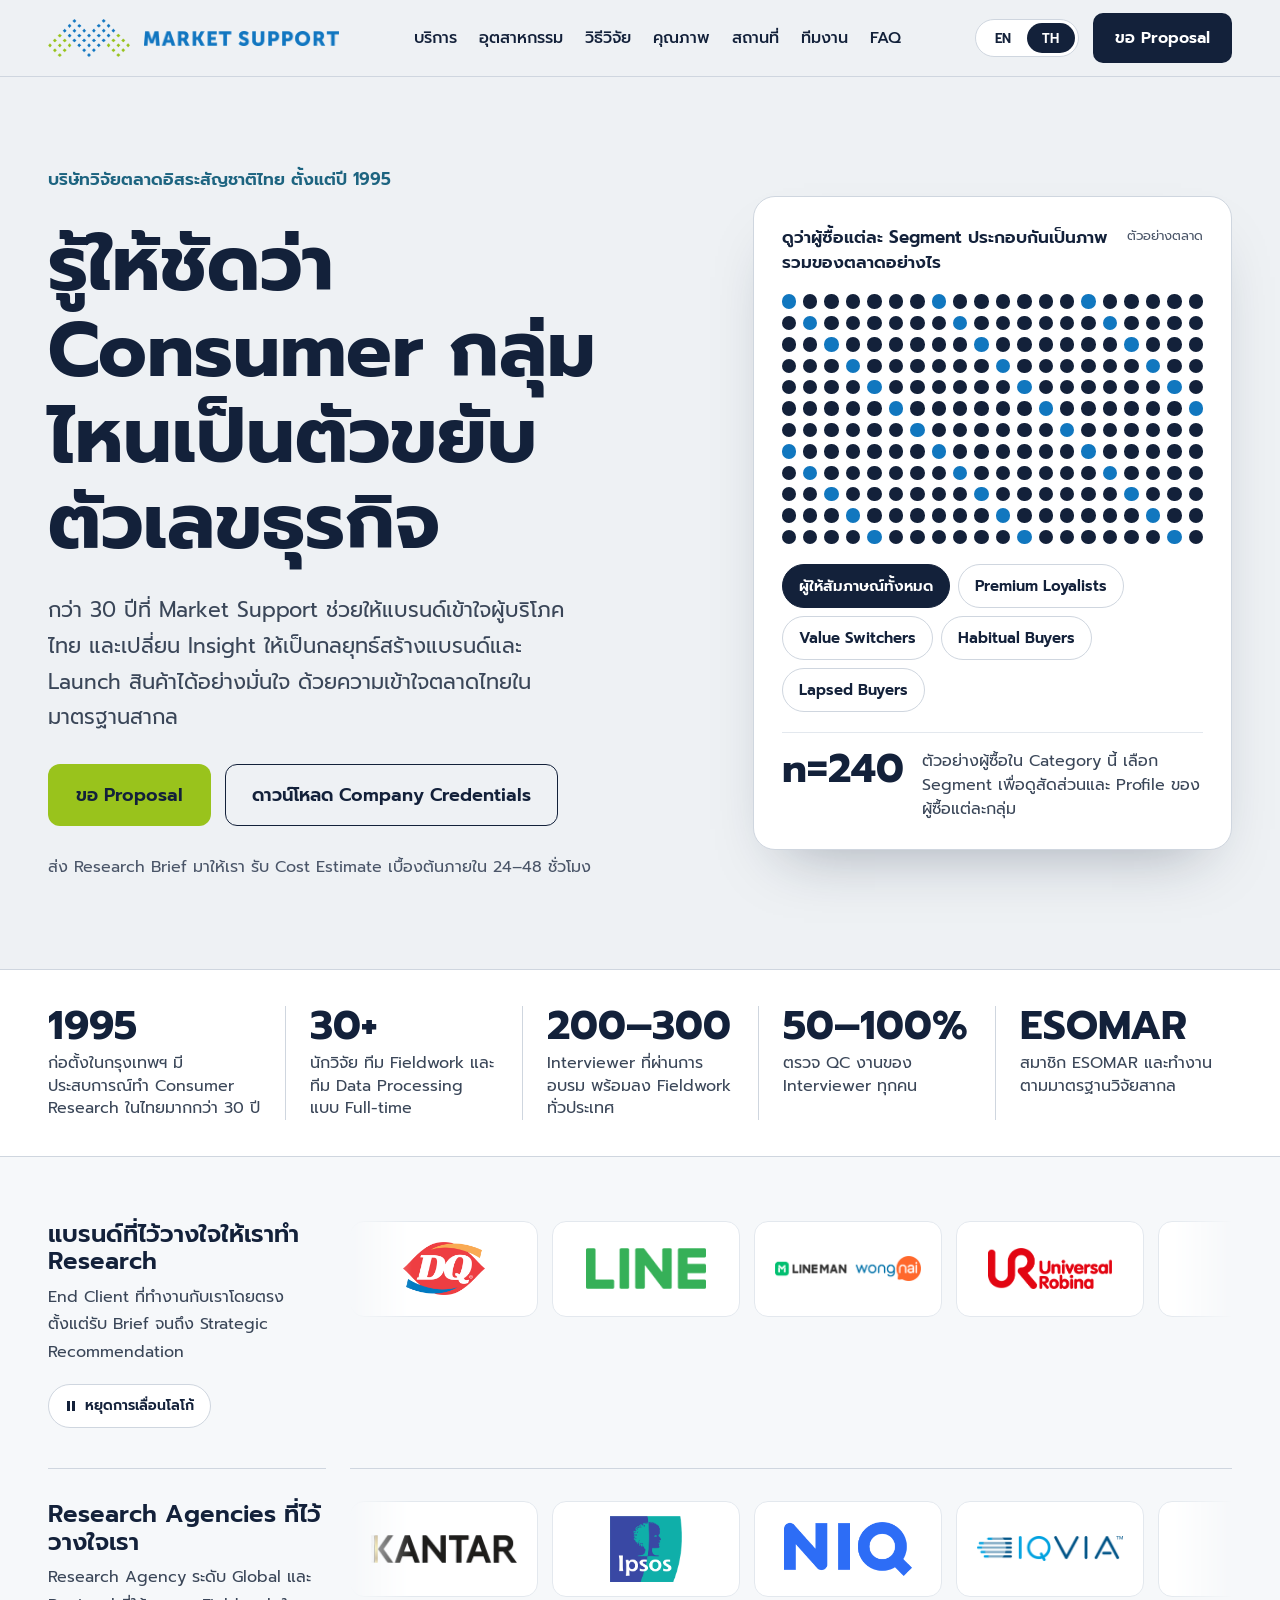
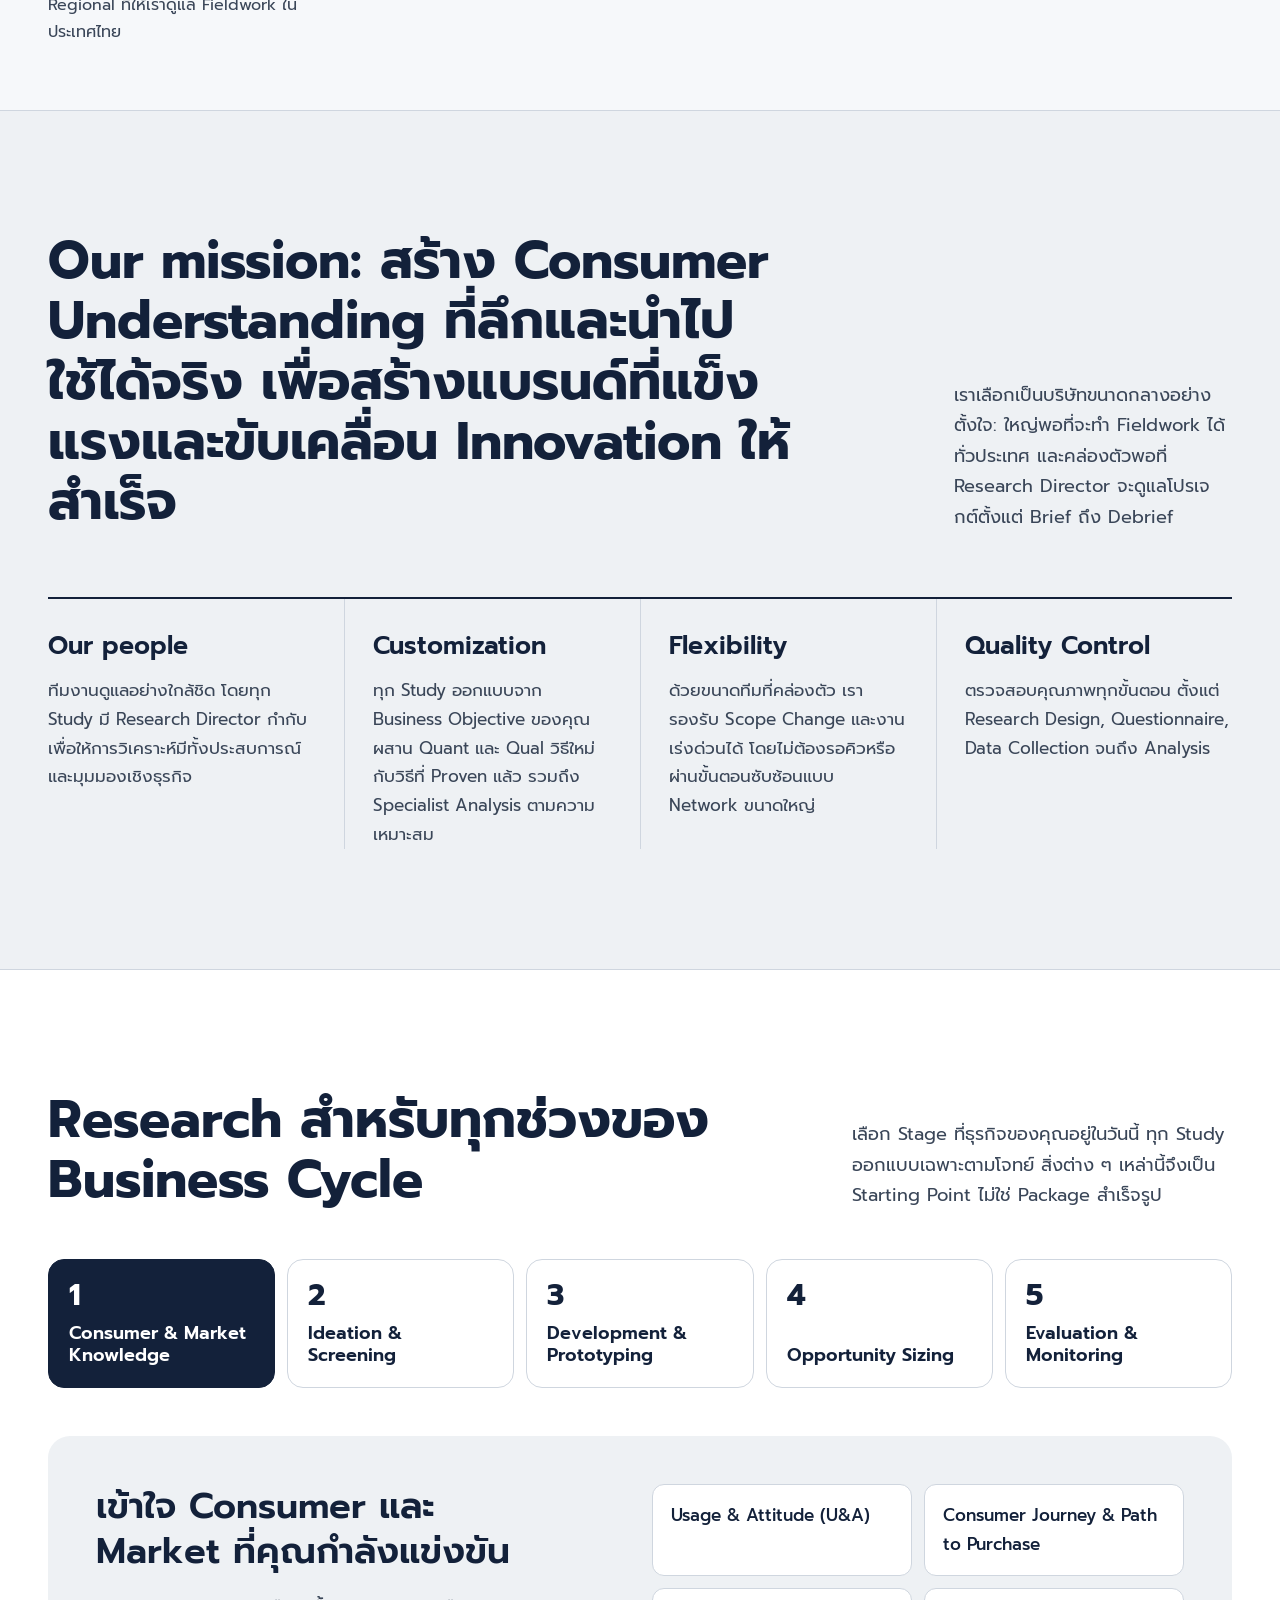
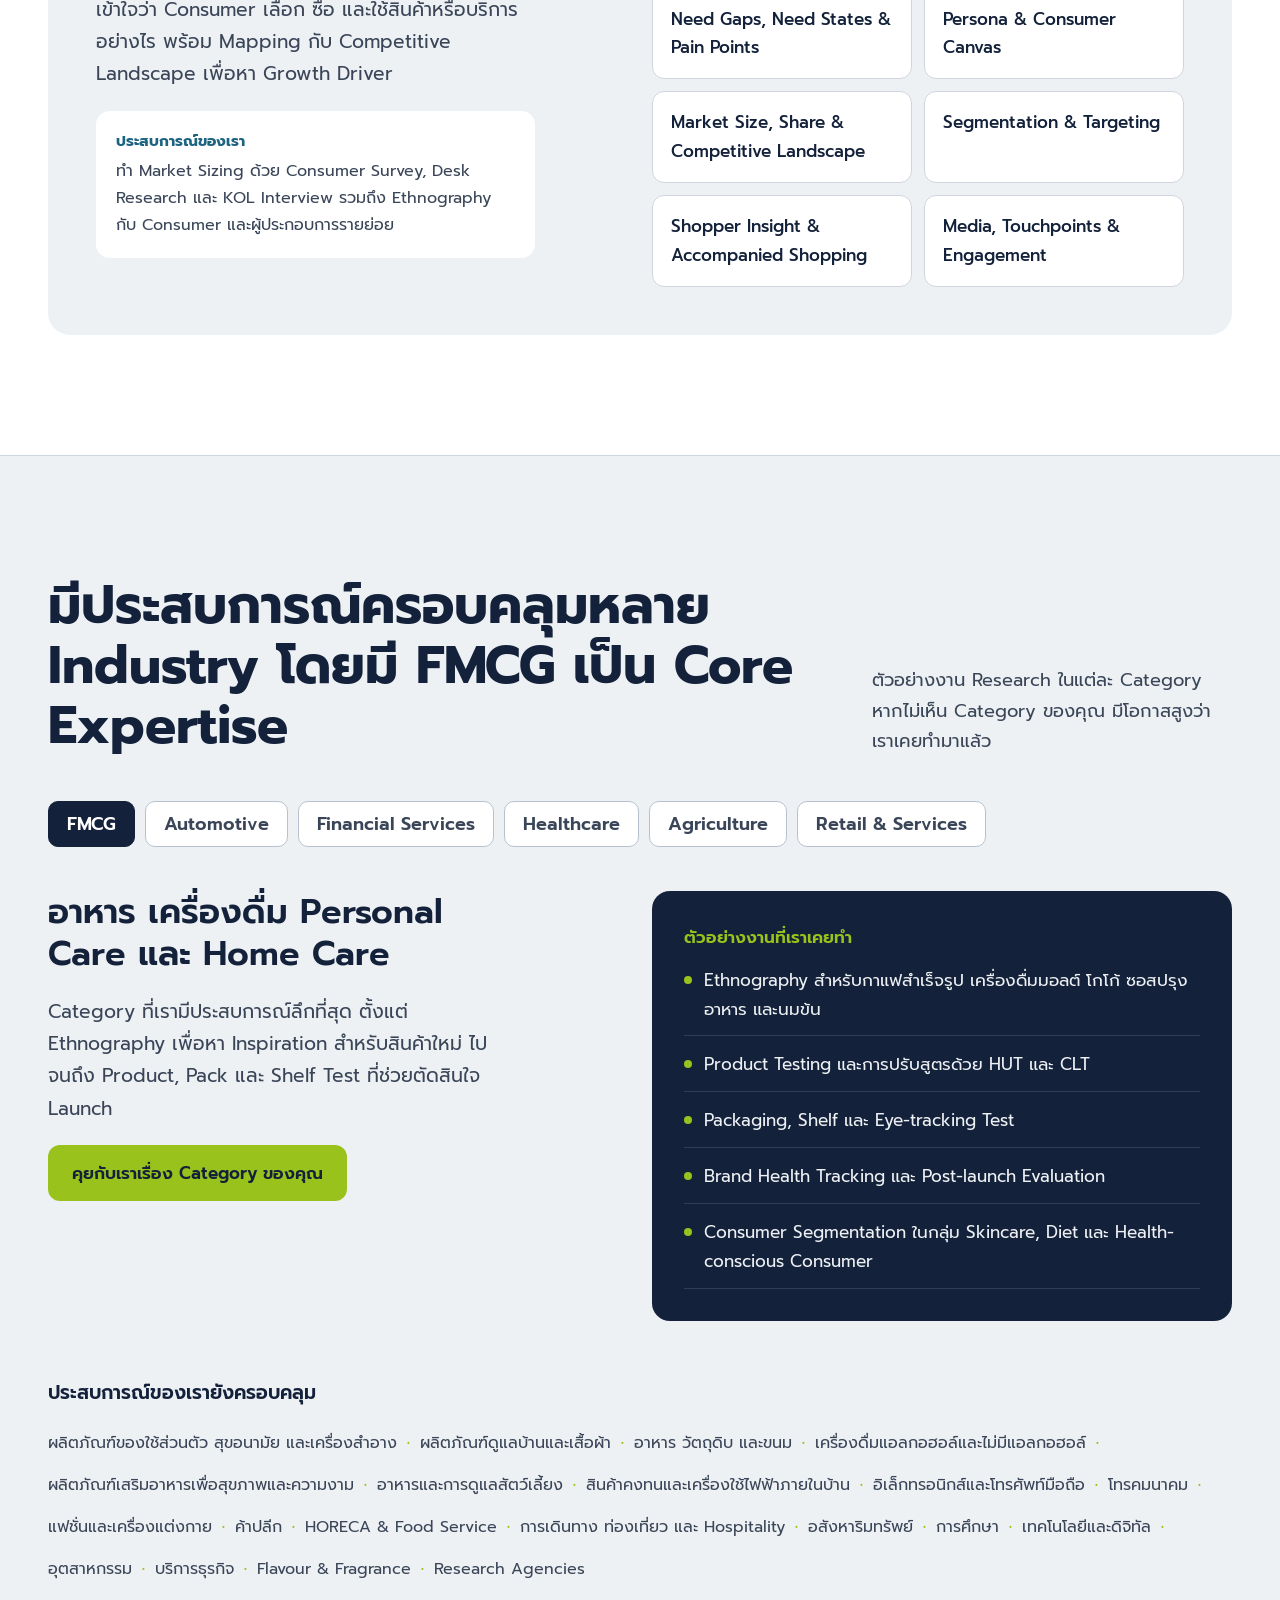
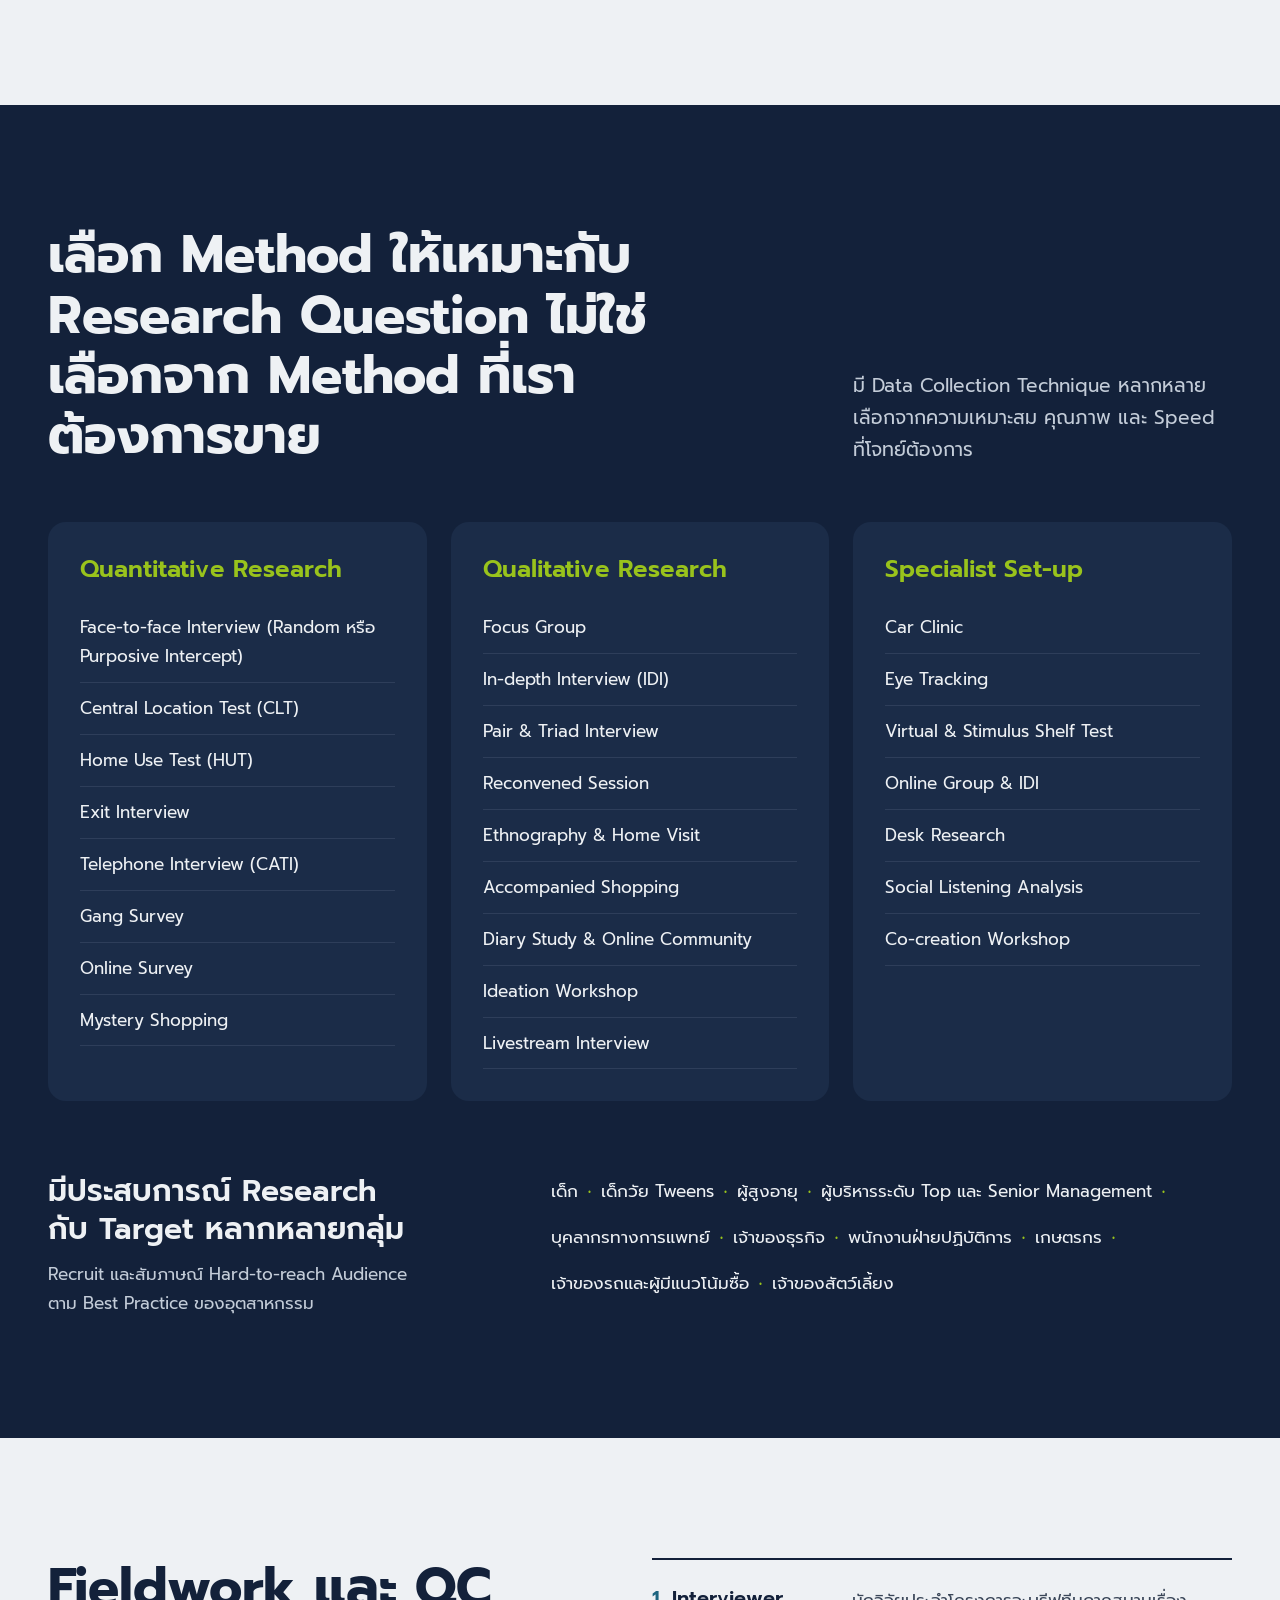
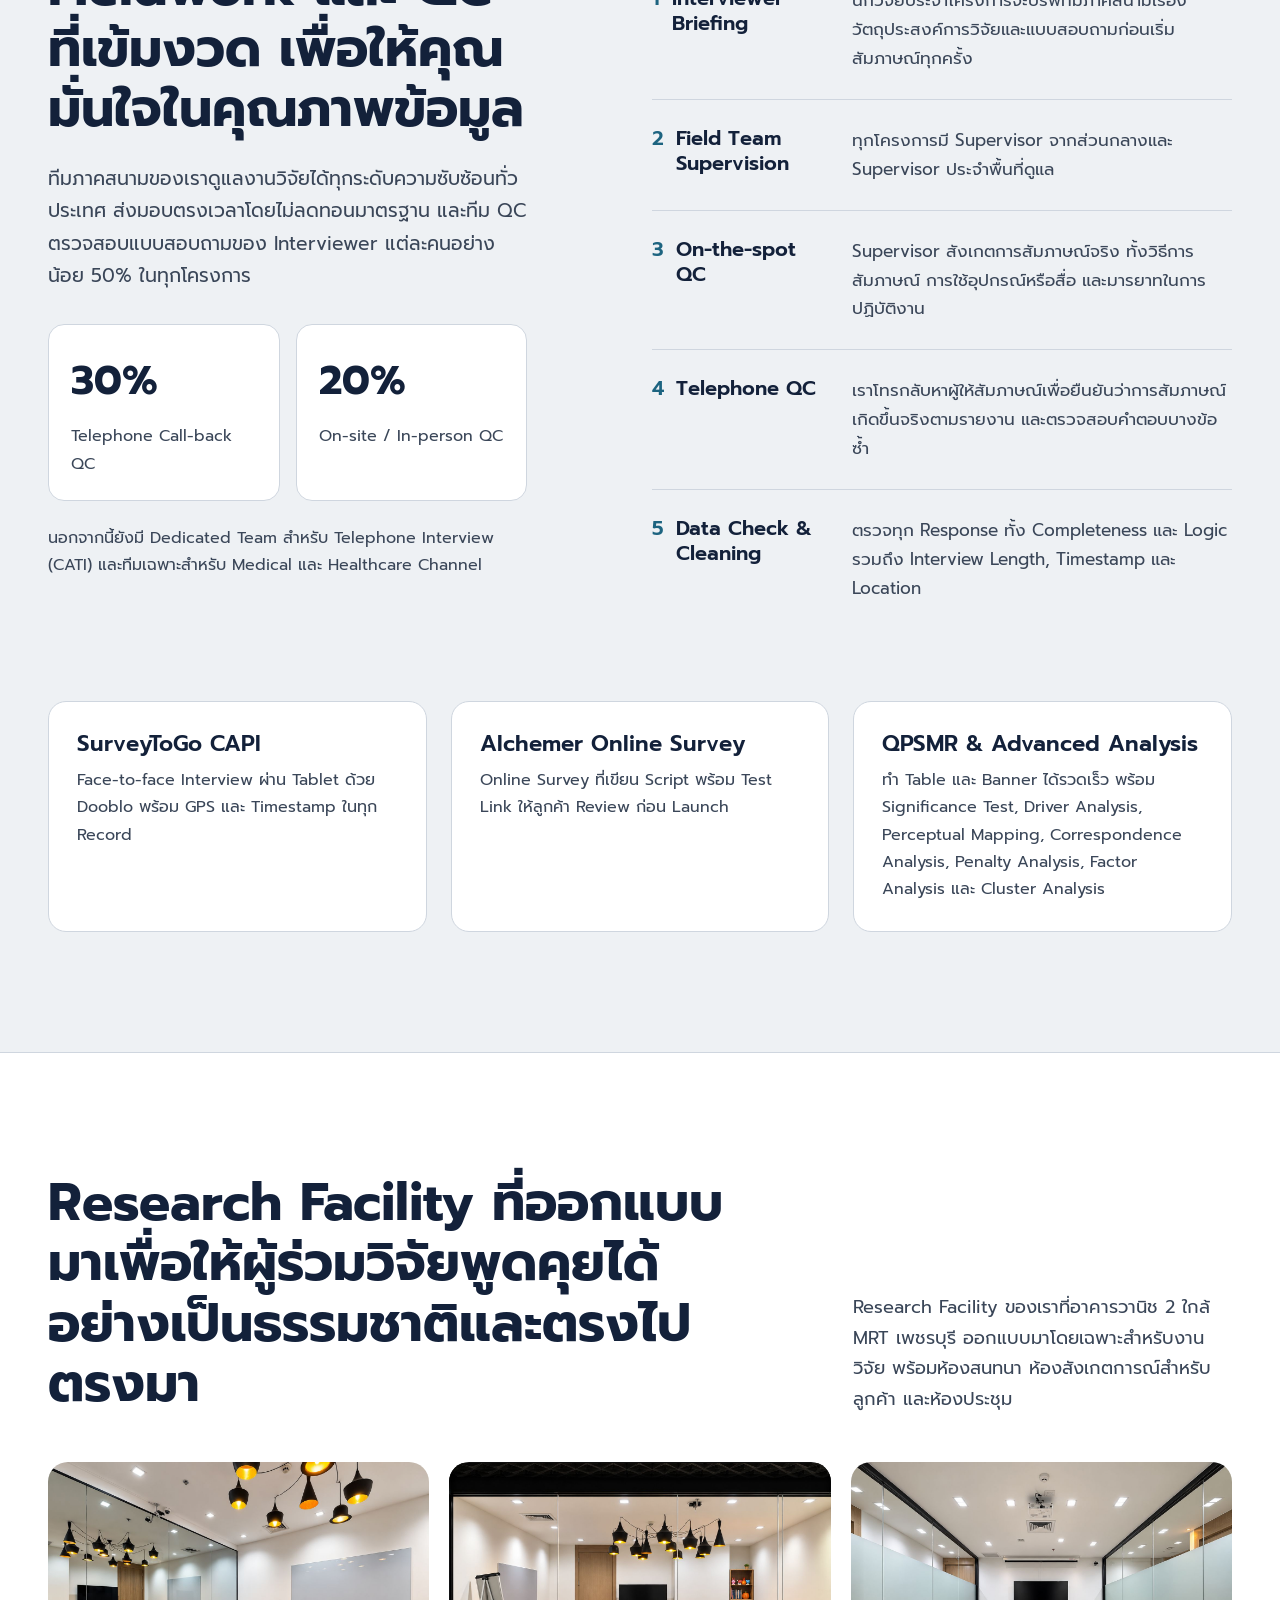
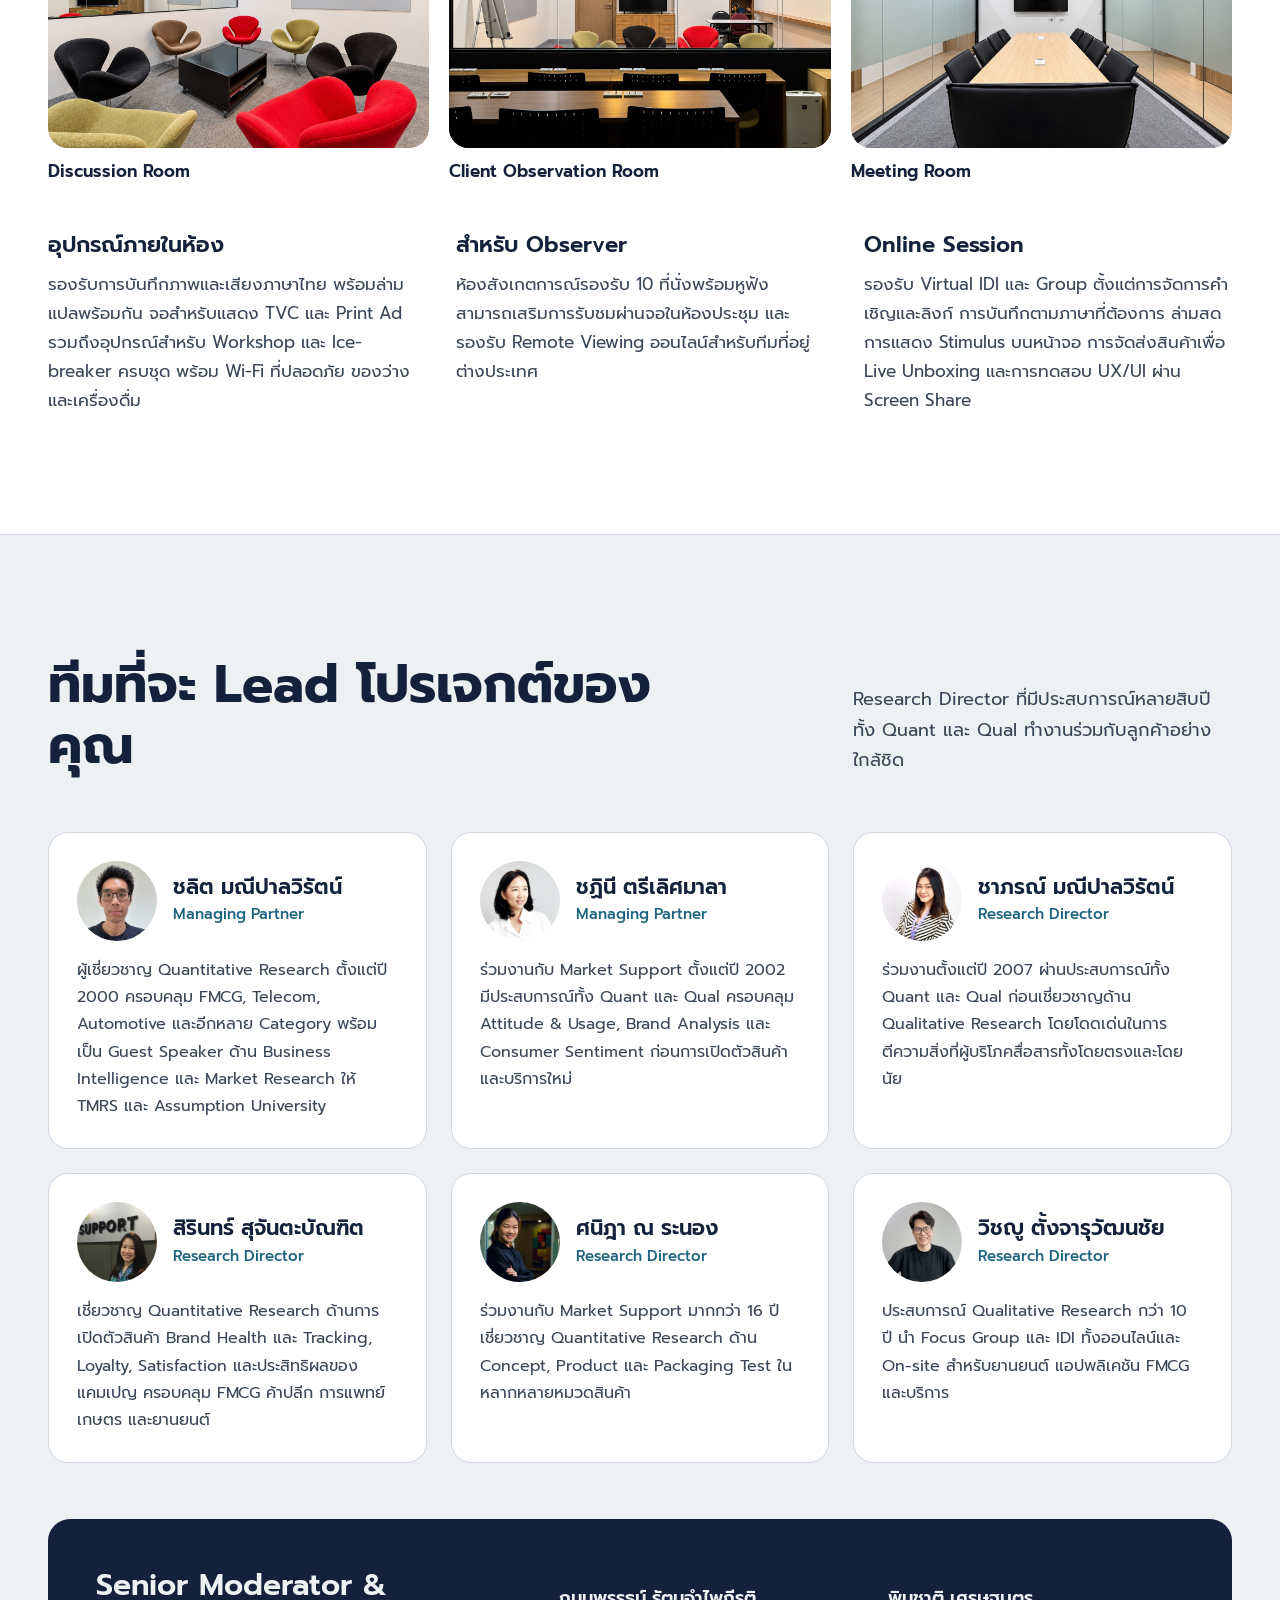
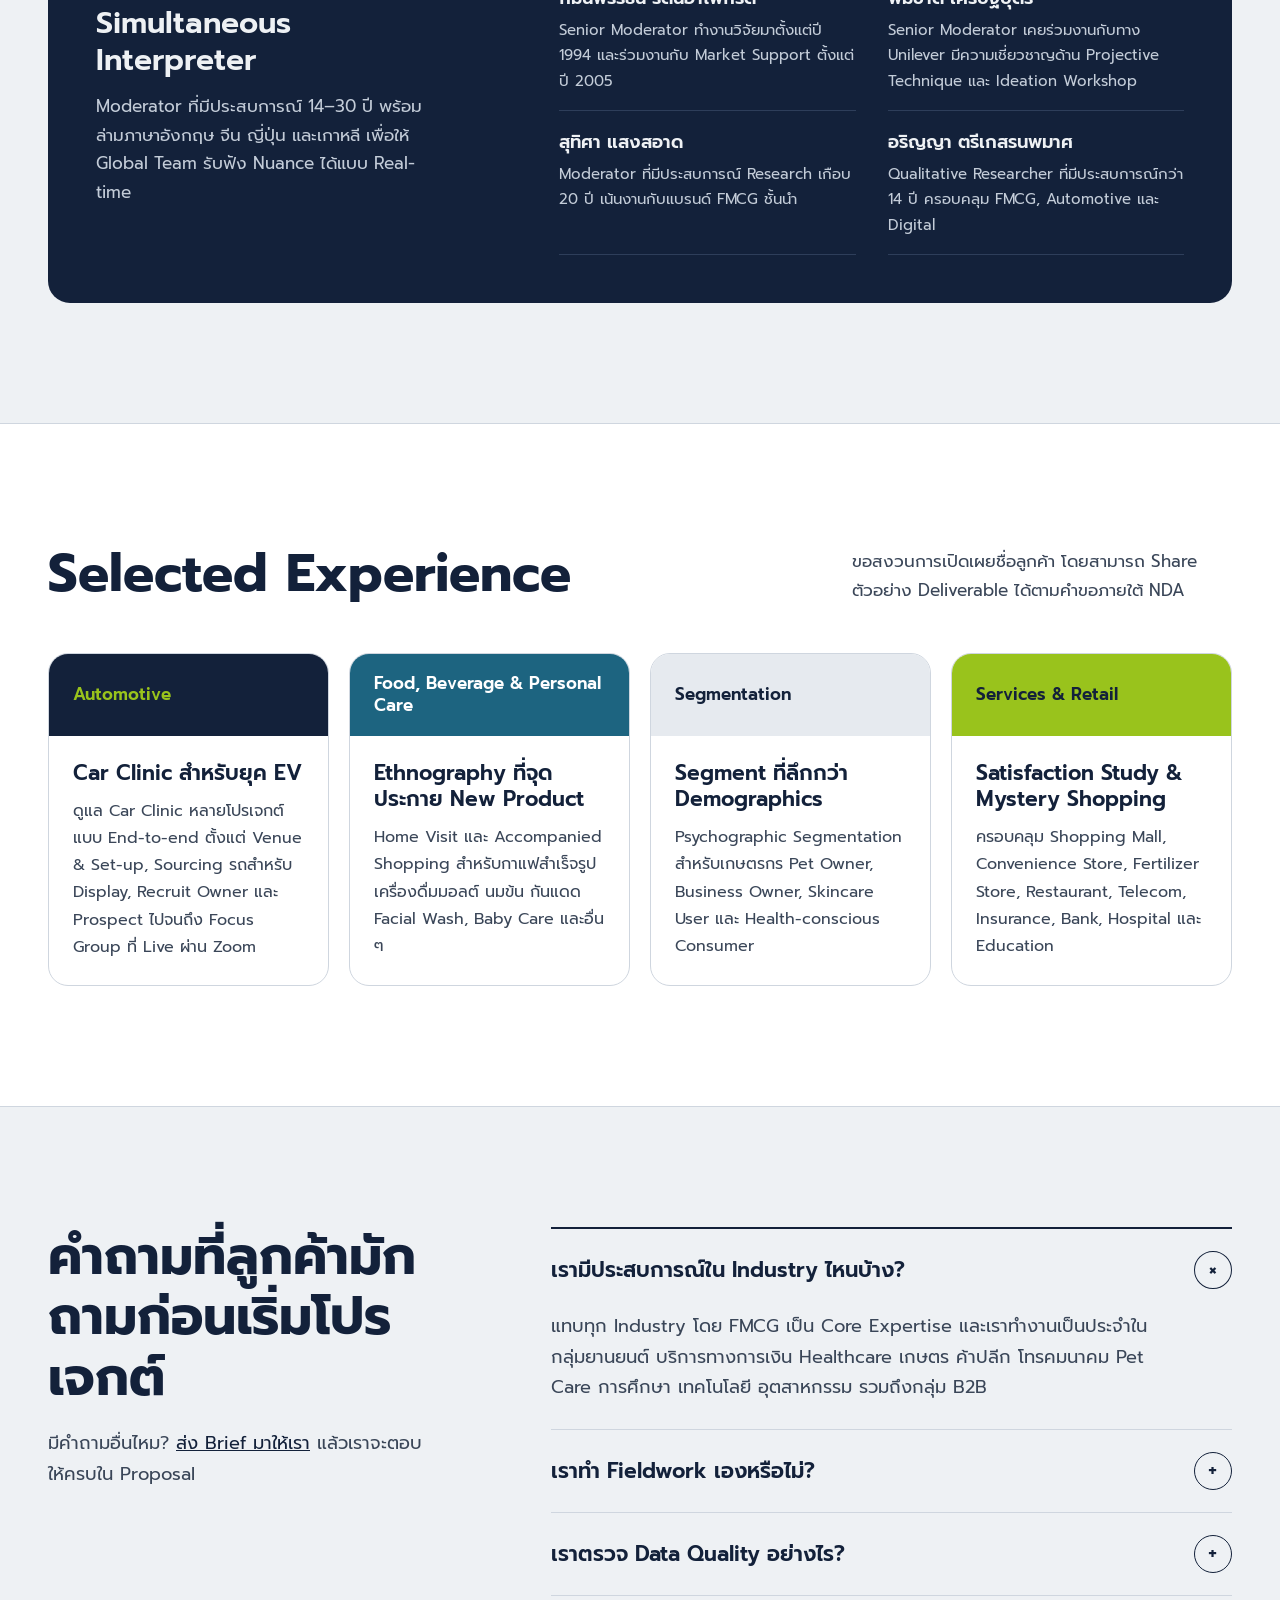
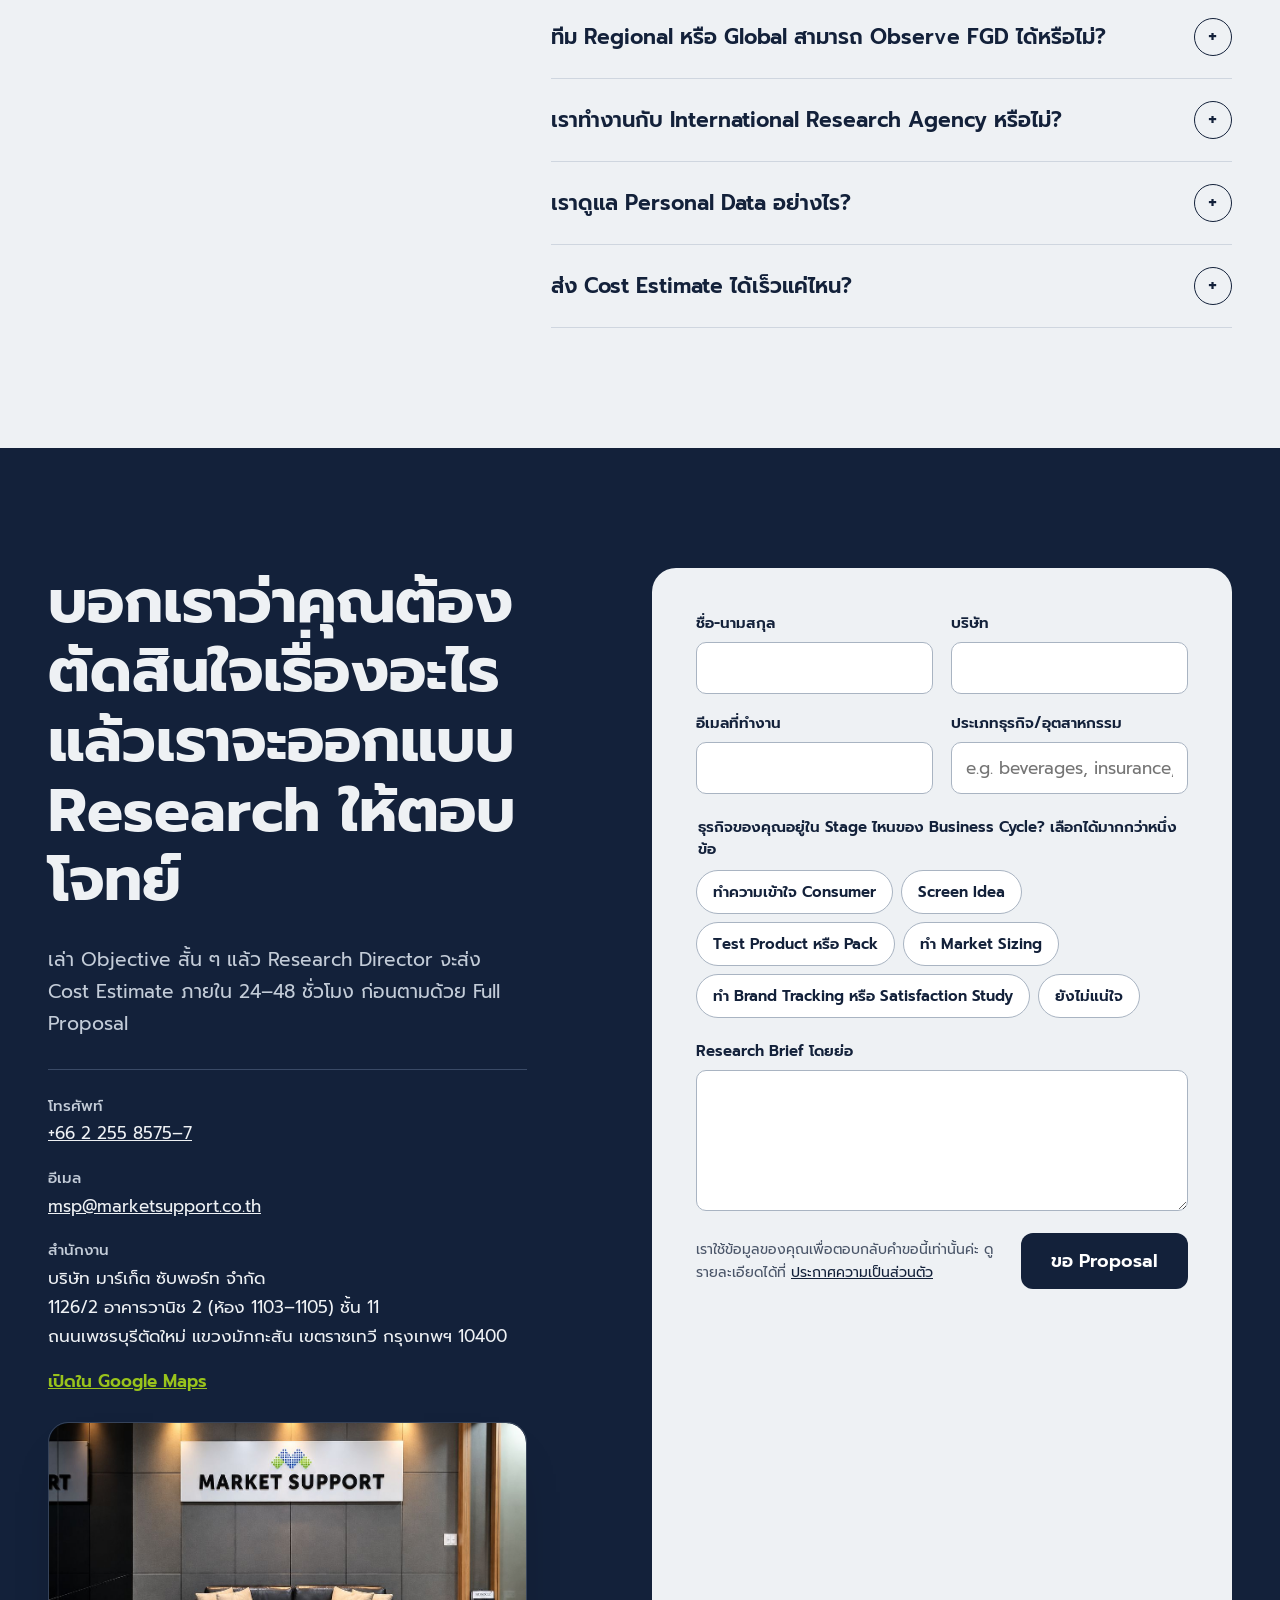
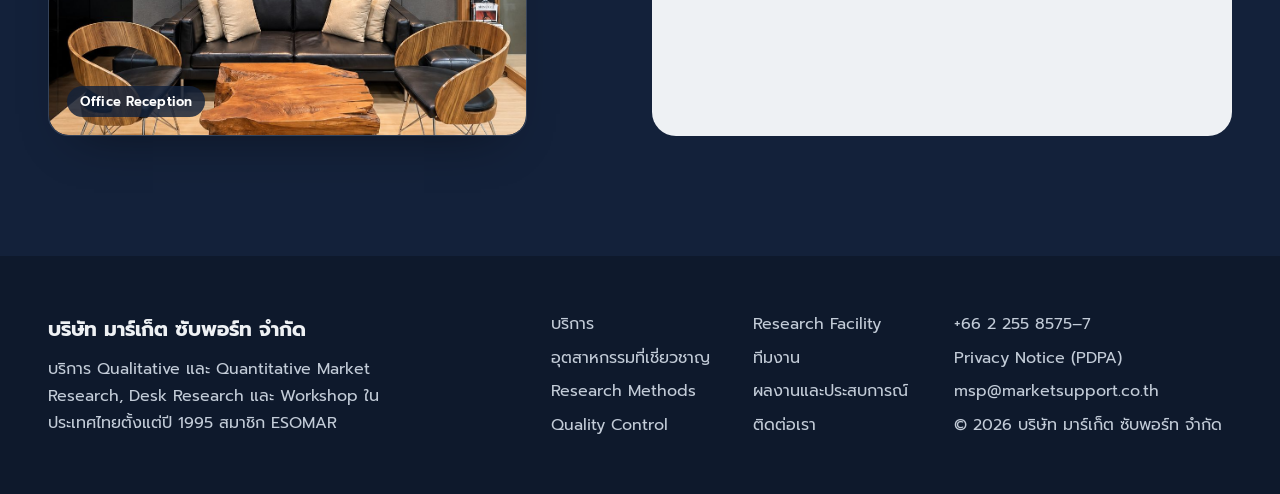
==== th/index.html @ feb3f74a "Update index.html" ====
<!doctype html>
<html lang="th">
<head>
<meta charset="utf-8">
<meta name="viewport" content="width=device-width, initial-scale=1">
<title>Market Support Co., Ltd. — บริษัทวิจัยตลาดในไทยตั้งแต่ปี 1995</title>
<meta name="description" content="มาร์เก็ต ซับพอร์ท บริษัทวิจัยตลาดอิสระสัญชาติไทยตั้งแต่ปี 1995 ให้บริการวิจัยเชิงปริมาณและเชิงคุณภาพ งานภาคสนามทั่วประเทศ และห้องสนทนากลุ่ม">
<link rel="canonical" href="https://u3621195.github.io/th/">
<link rel="alternate" hreflang="en" href="https://u3621195.github.io/">
<link rel="alternate" hreflang="th" href="https://u3621195.github.io/th/">
<link rel="alternate" hreflang="x-default" href="https://u3621195.github.io/">
<meta property="og:type" content="website">
<meta property="og:title" content="Market Support Co., Ltd. — บริษัทวิจัยตลาดในไทยตั้งแต่ปี 1995">
<meta property="og:description" content="มาร์เก็ต ซับพอร์ท บริษัทวิจัยตลาดอิสระสัญชาติไทยตั้งแต่ปี 1995 ให้บริการวิจัยเชิงปริมาณและเชิงคุณภาพ งานภาคสนามทั่วประเทศ และห้องสนทนากลุ่ม">
<meta property="og:url" content="https://u3621195.github.io/th/">
<meta property="og:image" content="https://u3621195.github.io/assets/img/og-image.jpg">
<meta property="og:locale" content="th_TH">
<meta name="theme-color" content="#13213A">
<meta name="robots" content="noindex, nofollow">
<link rel="icon" type="image/png" href="../assets/img/favicon.png">
<link rel="apple-touch-icon" href="../assets/img/apple-touch-icon.png">
<link rel="preload" href="../assets/fonts/prompt-thai-400-normal.woff2" as="font" type="font/woff2" crossorigin>
<link rel="preload" href="../assets/fonts/prompt-thai-600-normal.woff2" as="font" type="font/woff2" crossorigin>
<link rel="stylesheet" href="../assets/css/fonts-th.css">
<link rel="stylesheet" href="../assets/css/home.css">
<link rel="stylesheet" href="../assets/css/site.css">
<link rel="stylesheet" href="../assets/css/lang-th.css">
</head>
<body>
<div id="app">


<div style="width: 100%; min-width: 1200px; background: #EEF1F4; font-family: 'Source Serif 4', Georgia, serif; color: #13213A">


<header style="position: sticky; top: 0; z-index: 20; background: rgba(238,241,244,0.95); border-bottom: 1px solid #CFD6DF">
<nav aria-label="Main" style="max-width: 1240px; margin: 0 auto; padding: 0 48px; height: 76px; display: flex; align-items: center; justify-content: space-between; gap: 28px; font-family: 'Bricolage Grotesque', sans-serif">
<a href="#top" aria-label="Market Support — หน้าหลัก" style="display: flex; align-items: center; gap: 14px; text-decoration: none">
<img src="../assets/img/logo-mark.png" alt="" style="height: 38px; width: auto; display: block">
<img src="../assets/img/logo-wordmark.png" alt="Market Support" style="height: 15px; width: auto; display: block">
</a>
<div class="desktop-nav-links" style="display: flex; gap: 26px; font-size: 16px; font-weight: 500">
<a href="#services" style="text-decoration: none">บริการ</a>
<a href="#industries" style="text-decoration: none">อุตสาหกรรม</a>
<a href="#methods" style="text-decoration: none">วิธีวิจัย</a>
<a href="#quality" style="text-decoration: none">คุณภาพ</a>
<a href="#facilities" style="text-decoration: none">สถานที่</a>
<a href="#team" style="text-decoration: none">ทีมงาน</a>
<a href="#faq" style="text-decoration: none">FAQ</a>
</div>
<div class="lang-toggle" role="group" aria-label="Language / ภาษา"><a href="../index.html" hreflang="en" lang="en" data-lang="en">EN</a><a href="index.html" hreflang="th" lang="th" data-lang="th" aria-current="page">TH</a></div>
<a href="#contact" class="btn-primary" style="text-decoration: none; background: #13213A; color: #FFFFFF; font-size: 16px; font-weight: 600; padding: 13px 22px; border-radius: 10px">ขอ Proposal</a>
<details class="mobile-nav-menu">
<summary aria-label="เปิดเมนู">☰</summary>
<div class="mobile-nav-panel">
<a href="#top">หน้าหลัก</a>
<a href="#services">บริการ</a>
<a href="#industries">อุตสาหกรรมที่เชี่ยวชาญ</a>
<a href="#methods">Research Methods</a>
<a href="#quality">Quality Control</a>
<a href="#facilities">Research Facility</a>
<a href="#team">ทีมงาน</a>
<a href="#faq">คำถามที่พบบ่อย</a>
<a href="#contact">ติดต่อเรา</a>
</div>
</details>
</nav>
</header>


<section id="top" style="max-width: 1240px; margin: 0 auto; padding: 88px 48px 88px; display: grid; grid-template-columns: repeat(12, minmax(0, 1fr)); column-gap: 24px; align-items: center">
<div style="grid-column: span 6; display: flex; flex-direction: column; gap: 28px">
<p style="margin: 0; font-family: 'Bricolage Grotesque', sans-serif; font-size: 17px; font-weight: 600; color: #1D6480">บริษัทวิจัยตลาดอิสระสัญชาติไทย ตั้งแต่ปี 1995</p>
<h1 style="margin: 0; font-family: 'Bricolage Grotesque', sans-serif; font-size: 76px; line-height: 0.98; letter-spacing: -0.035em; font-weight: 700">รู้ให้ชัดว่า Consumer กลุ่มไหนเป็นตัวขยับตัวเลขธุรกิจ</h1>
<p style="margin: 0; font-size: 21px; line-height: 1.55; color: #3A4658; max-width: 540px">กว่า 30 ปีที่ Market Support ช่วยให้แบรนด์เข้าใจผู้บริโภคไทย และเปลี่ยน Insight ให้เป็นกลยุทธ์สร้างแบรนด์และ Launch สินค้าได้อย่างมั่นใจ ด้วยความเข้าใจตลาดไทยในมาตรฐานสากล</p>
<div style="display: flex; gap: 14px; flex-wrap: wrap; font-family: 'Bricolage Grotesque', sans-serif">
<a href="#contact" class="btn-primary" style="text-decoration: none; background: #99C31C; color: #13213A; font-size: 18px; font-weight: 600; padding: 17px 28px; border-radius: 12px">ขอ Proposal</a>
<a href="#contact" class="btn-ghost" style="text-decoration: none; color: #13213A; font-size: 18px; font-weight: 600; padding: 16px 26px; border-radius: 12px; border: 1.5px solid #13213A">ดาวน์โหลด Company Credentials</a>
</div>
<p style="margin: 0; font-size: 16px; color: #4A5568">ส่ง Research Brief มาให้เรา รับ Cost Estimate เบื้องต้นภายใน 24–48 ชั่วโมง</p>
</div>

<div style="grid-column: 8 / span 5; background: #FFFFFF; border: 1px solid #CFD6DF; border-radius: 22px; padding: 28px; display: flex; flex-direction: column; gap: 20px; box-shadow: 0 30px 60px -30px rgba(19,33,58,0.35)">
<div style="display: grid; grid-template-columns: minmax(0, 1fr) auto; gap: 16px; align-items: start; font-family: 'Bricolage Grotesque', sans-serif">
<span style="font-size: 17px; font-weight: 600; line-height: 1.45">ดูว่าผู้ซื้อแต่ละ Segment ประกอบกันเป็นภาพรวมของตลาดอย่างไร</span>
<span style="font-size: 13px; line-height: 1.45; color: #4A5568; white-space: nowrap; padding-top: 2px">ตัวอย่างตลาด</span>
</div>
<div style="display: grid; grid-template-columns: repeat(20, minmax(0, 1fr)); gap: 7px" data-seg-dots="">

<span style="display:block; aspect-ratio:1/1; border-radius:50%; background:#1177BF; transition: background .35s ease 0ms"></span>

<span style="display:block; aspect-ratio:1/1; border-radius:50%; background:#13213A; transition: background .35s ease 12ms"></span>

<span style="display:block; aspect-ratio:1/1; border-radius:50%; background:#13213A; transition: background .35s ease 24ms"></span>

<span style="display:block; aspect-ratio:1/1; border-radius:50%; background:#13213A; transition: background .35s ease 36ms"></span>

<span style="display:block; aspect-ratio:1/1; border-radius:50%; background:#13213A; transition: background .35s ease 48ms"></span>

<span style="display:block; aspect-ratio:1/1; border-radius:50%; background:#13213A; transition: background .35s ease 60ms"></span>

<span style="display:block; aspect-ratio:1/1; border-radius:50%; background:#13213A; transition: background .35s ease 72ms"></span>

<span style="display:block; aspect-ratio:1/1; border-radius:50%; background:#1177BF; transition: background .35s ease 84ms"></span>

<span style="display:block; aspect-ratio:1/1; border-radius:50%; background:#13213A; transition: background .35s ease 96ms"></span>

<span style="display:block; aspect-ratio:1/1; border-radius:50%; background:#13213A; transition: background .35s ease 108ms"></span>

<span style="display:block; aspect-ratio:1/1; border-radius:50%; background:#13213A; transition: background .35s ease 120ms"></span>

<span style="display:block; aspect-ratio:1/1; border-radius:50%; background:#13213A; transition: background .35s ease 132ms"></span>

<span style="display:block; aspect-ratio:1/1; border-radius:50%; background:#13213A; transition: background .35s ease 144ms"></span>

<span style="display:block; aspect-ratio:1/1; border-radius:50%; background:#13213A; transition: background .35s ease 156ms"></span>

<span style="display:block; aspect-ratio:1/1; border-radius:50%; background:#1177BF; transition: background .35s ease 168ms"></span>

<span style="display:block; aspect-ratio:1/1; border-radius:50%; background:#13213A; transition: background .35s ease 180ms"></span>

<span style="display:block; aspect-ratio:1/1; border-radius:50%; background:#13213A; transition: background .35s ease 192ms"></span>

<span style="display:block; aspect-ratio:1/1; border-radius:50%; background:#13213A; transition: background .35s ease 204ms"></span>

<span style="display:block; aspect-ratio:1/1; border-radius:50%; background:#13213A; transition: background .35s ease 216ms"></span>

<span style="display:block; aspect-ratio:1/1; border-radius:50%; background:#13213A; transition: background .35s ease 228ms"></span>

<span style="display:block; aspect-ratio:1/1; border-radius:50%; background:#13213A; transition: background .35s ease 0ms"></span>

<span style="display:block; aspect-ratio:1/1; border-radius:50%; background:#1177BF; transition: background .35s ease 12ms"></span>

<span style="display:block; aspect-ratio:1/1; border-radius:50%; background:#13213A; transition: background .35s ease 24ms"></span>

<span style="display:block; aspect-ratio:1/1; border-radius:50%; background:#13213A; transition: background .35s ease 36ms"></span>

<span style="display:block; aspect-ratio:1/1; border-radius:50%; background:#13213A; transition: background .35s ease 48ms"></span>

<span style="display:block; aspect-ratio:1/1; border-radius:50%; background:#13213A; transition: background .35s ease 60ms"></span>

<span style="display:block; aspect-ratio:1/1; border-radius:50%; background:#13213A; transition: background .35s ease 72ms"></span>

<span style="display:block; aspect-ratio:1/1; border-radius:50%; background:#13213A; transition: background .35s ease 84ms"></span>

<span style="display:block; aspect-ratio:1/1; border-radius:50%; background:#1177BF; transition: background .35s ease 96ms"></span>

<span style="display:block; aspect-ratio:1/1; border-radius:50%; background:#13213A; transition: background .35s ease 108ms"></span>

<span style="display:block; aspect-ratio:1/1; border-radius:50%; background:#13213A; transition: background .35s ease 120ms"></span>

<span style="display:block; aspect-ratio:1/1; border-radius:50%; background:#13213A; transition: background .35s ease 132ms"></span>

<span style="display:block; aspect-ratio:1/1; border-radius:50%; background:#13213A; transition: background .35s ease 144ms"></span>

<span style="display:block; aspect-ratio:1/1; border-radius:50%; background:#13213A; transition: background .35s ease 156ms"></span>

<span style="display:block; aspect-ratio:1/1; border-radius:50%; background:#13213A; transition: background .35s ease 168ms"></span>

<span style="display:block; aspect-ratio:1/1; border-radius:50%; background:#1177BF; transition: background .35s ease 180ms"></span>

<span style="display:block; aspect-ratio:1/1; border-radius:50%; background:#13213A; transition: background .35s ease 192ms"></span>

<span style="display:block; aspect-ratio:1/1; border-radius:50%; background:#13213A; transition: background .35s ease 204ms"></span>

<span style="display:block; aspect-ratio:1/1; border-radius:50%; background:#13213A; transition: background .35s ease 216ms"></span>

<span style="display:block; aspect-ratio:1/1; border-radius:50%; background:#13213A; transition: background .35s ease 228ms"></span>

<span style="display:block; aspect-ratio:1/1; border-radius:50%; background:#13213A; transition: background .35s ease 0ms"></span>

<span style="display:block; aspect-ratio:1/1; border-radius:50%; background:#13213A; transition: background .35s ease 12ms"></span>

<span style="display:block; aspect-ratio:1/1; border-radius:50%; background:#1177BF; transition: background .35s ease 24ms"></span>

<span style="display:block; aspect-ratio:1/1; border-radius:50%; background:#13213A; transition: background .35s ease 36ms"></span>

<span style="display:block; aspect-ratio:1/1; border-radius:50%; background:#13213A; transition: background .35s ease 48ms"></span>

<span style="display:block; aspect-ratio:1/1; border-radius:50%; background:#13213A; transition: background .35s ease 60ms"></span>

<span style="display:block; aspect-ratio:1/1; border-radius:50%; background:#13213A; transition: background .35s ease 72ms"></span>

<span style="display:block; aspect-ratio:1/1; border-radius:50%; background:#13213A; transition: background .35s ease 84ms"></span>

<span style="display:block; aspect-ratio:1/1; border-radius:50%; background:#13213A; transition: background .35s ease 96ms"></span>

<span style="display:block; aspect-ratio:1/1; border-radius:50%; background:#1177BF; transition: background .35s ease 108ms"></span>

<span style="display:block; aspect-ratio:1/1; border-radius:50%; background:#13213A; transition: background .35s ease 120ms"></span>

<span style="display:block; aspect-ratio:1/1; border-radius:50%; background:#13213A; transition: background .35s ease 132ms"></span>

<span style="display:block; aspect-ratio:1/1; border-radius:50%; background:#13213A; transition: background .35s ease 144ms"></span>

<span style="display:block; aspect-ratio:1/1; border-radius:50%; background:#13213A; transition: background .35s ease 156ms"></span>

<span style="display:block; aspect-ratio:1/1; border-radius:50%; background:#13213A; transition: background .35s ease 168ms"></span>

<span style="display:block; aspect-ratio:1/1; border-radius:50%; background:#13213A; transition: background .35s ease 180ms"></span>

<span style="display:block; aspect-ratio:1/1; border-radius:50%; background:#1177BF; transition: background .35s ease 192ms"></span>

<span style="display:block; aspect-ratio:1/1; border-radius:50%; background:#13213A; transition: background .35s ease 204ms"></span>

<span style="display:block; aspect-ratio:1/1; border-radius:50%; background:#13213A; transition: background .35s ease 216ms"></span>

<span style="display:block; aspect-ratio:1/1; border-radius:50%; background:#13213A; transition: background .35s ease 228ms"></span>

<span style="display:block; aspect-ratio:1/1; border-radius:50%; background:#13213A; transition: background .35s ease 0ms"></span>

<span style="display:block; aspect-ratio:1/1; border-radius:50%; background:#13213A; transition: background .35s ease 12ms"></span>

<span style="display:block; aspect-ratio:1/1; border-radius:50%; background:#13213A; transition: background .35s ease 24ms"></span>

<span style="display:block; aspect-ratio:1/1; border-radius:50%; background:#1177BF; transition: background .35s ease 36ms"></span>

<span style="display:block; aspect-ratio:1/1; border-radius:50%; background:#13213A; transition: background .35s ease 48ms"></span>

<span style="display:block; aspect-ratio:1/1; border-radius:50%; background:#13213A; transition: background .35s ease 60ms"></span>

<span style="display:block; aspect-ratio:1/1; border-radius:50%; background:#13213A; transition: background .35s ease 72ms"></span>

<span style="display:block; aspect-ratio:1/1; border-radius:50%; background:#13213A; transition: background .35s ease 84ms"></span>

<span style="display:block; aspect-ratio:1/1; border-radius:50%; background:#13213A; transition: background .35s ease 96ms"></span>

<span style="display:block; aspect-ratio:1/1; border-radius:50%; background:#13213A; transition: background .35s ease 108ms"></span>

<span style="display:block; aspect-ratio:1/1; border-radius:50%; background:#1177BF; transition: background .35s ease 120ms"></span>

<span style="display:block; aspect-ratio:1/1; border-radius:50%; background:#13213A; transition: background .35s ease 132ms"></span>

<span style="display:block; aspect-ratio:1/1; border-radius:50%; background:#13213A; transition: background .35s ease 144ms"></span>

<span style="display:block; aspect-ratio:1/1; border-radius:50%; background:#13213A; transition: background .35s ease 156ms"></span>

<span style="display:block; aspect-ratio:1/1; border-radius:50%; background:#13213A; transition: background .35s ease 168ms"></span>

<span style="display:block; aspect-ratio:1/1; border-radius:50%; background:#13213A; transition: background .35s ease 180ms"></span>

<span style="display:block; aspect-ratio:1/1; border-radius:50%; background:#13213A; transition: background .35s ease 192ms"></span>

<span style="display:block; aspect-ratio:1/1; border-radius:50%; background:#1177BF; transition: background .35s ease 204ms"></span>

<span style="display:block; aspect-ratio:1/1; border-radius:50%; background:#13213A; transition: background .35s ease 216ms"></span>

<span style="display:block; aspect-ratio:1/1; border-radius:50%; background:#13213A; transition: background .35s ease 228ms"></span>

<span style="display:block; aspect-ratio:1/1; border-radius:50%; background:#13213A; transition: background .35s ease 0ms"></span>

<span style="display:block; aspect-ratio:1/1; border-radius:50%; background:#13213A; transition: background .35s ease 12ms"></span>

<span style="display:block; aspect-ratio:1/1; border-radius:50%; background:#13213A; transition: background .35s ease 24ms"></span>

<span style="display:block; aspect-ratio:1/1; border-radius:50%; background:#13213A; transition: background .35s ease 36ms"></span>

<span style="display:block; aspect-ratio:1/1; border-radius:50%; background:#1177BF; transition: background .35s ease 48ms"></span>

<span style="display:block; aspect-ratio:1/1; border-radius:50%; background:#13213A; transition: background .35s ease 60ms"></span>

<span style="display:block; aspect-ratio:1/1; border-radius:50%; background:#13213A; transition: background .35s ease 72ms"></span>

<span style="display:block; aspect-ratio:1/1; border-radius:50%; background:#13213A; transition: background .35s ease 84ms"></span>

<span style="display:block; aspect-ratio:1/1; border-radius:50%; background:#13213A; transition: background .35s ease 96ms"></span>

<span style="display:block; aspect-ratio:1/1; border-radius:50%; background:#13213A; transition: background .35s ease 108ms"></span>

<span style="display:block; aspect-ratio:1/1; border-radius:50%; background:#13213A; transition: background .35s ease 120ms"></span>

<span style="display:block; aspect-ratio:1/1; border-radius:50%; background:#1177BF; transition: background .35s ease 132ms"></span>

<span style="display:block; aspect-ratio:1/1; border-radius:50%; background:#13213A; transition: background .35s ease 144ms"></span>

<span style="display:block; aspect-ratio:1/1; border-radius:50%; background:#13213A; transition: background .35s ease 156ms"></span>

<span style="display:block; aspect-ratio:1/1; border-radius:50%; background:#13213A; transition: background .35s ease 168ms"></span>

<span style="display:block; aspect-ratio:1/1; border-radius:50%; background:#13213A; transition: background .35s ease 180ms"></span>

<span style="display:block; aspect-ratio:1/1; border-radius:50%; background:#13213A; transition: background .35s ease 192ms"></span>

<span style="display:block; aspect-ratio:1/1; border-radius:50%; background:#13213A; transition: background .35s ease 204ms"></span>

<span style="display:block; aspect-ratio:1/1; border-radius:50%; background:#1177BF; transition: background .35s ease 216ms"></span>

<span style="display:block; aspect-ratio:1/1; border-radius:50%; background:#13213A; transition: background .35s ease 228ms"></span>

<span style="display:block; aspect-ratio:1/1; border-radius:50%; background:#13213A; transition: background .35s ease 0ms"></span>

<span style="display:block; aspect-ratio:1/1; border-radius:50%; background:#13213A; transition: background .35s ease 12ms"></span>

<span style="display:block; aspect-ratio:1/1; border-radius:50%; background:#13213A; transition: background .35s ease 24ms"></span>

<span style="display:block; aspect-ratio:1/1; border-radius:50%; background:#13213A; transition: background .35s ease 36ms"></span>

<span style="display:block; aspect-ratio:1/1; border-radius:50%; background:#13213A; transition: background .35s ease 48ms"></span>

<span style="display:block; aspect-ratio:1/1; border-radius:50%; background:#1177BF; transition: background .35s ease 60ms"></span>

<span style="display:block; aspect-ratio:1/1; border-radius:50%; background:#13213A; transition: background .35s ease 72ms"></span>

<span style="display:block; aspect-ratio:1/1; border-radius:50%; background:#13213A; transition: background .35s ease 84ms"></span>

<span style="display:block; aspect-ratio:1/1; border-radius:50%; background:#13213A; transition: background .35s ease 96ms"></span>

<span style="display:block; aspect-ratio:1/1; border-radius:50%; background:#13213A; transition: background .35s ease 108ms"></span>

<span style="display:block; aspect-ratio:1/1; border-radius:50%; background:#13213A; transition: background .35s ease 120ms"></span>

<span style="display:block; aspect-ratio:1/1; border-radius:50%; background:#13213A; transition: background .35s ease 132ms"></span>

<span style="display:block; aspect-ratio:1/1; border-radius:50%; background:#1177BF; transition: background .35s ease 144ms"></span>

<span style="display:block; aspect-ratio:1/1; border-radius:50%; background:#13213A; transition: background .35s ease 156ms"></span>

<span style="display:block; aspect-ratio:1/1; border-radius:50%; background:#13213A; transition: background .35s ease 168ms"></span>

<span style="display:block; aspect-ratio:1/1; border-radius:50%; background:#13213A; transition: background .35s ease 180ms"></span>

<span style="display:block; aspect-ratio:1/1; border-radius:50%; background:#13213A; transition: background .35s ease 192ms"></span>

<span style="display:block; aspect-ratio:1/1; border-radius:50%; background:#13213A; transition: background .35s ease 204ms"></span>

<span style="display:block; aspect-ratio:1/1; border-radius:50%; background:#13213A; transition: background .35s ease 216ms"></span>

<span style="display:block; aspect-ratio:1/1; border-radius:50%; background:#1177BF; transition: background .35s ease 228ms"></span>

<span style="display:block; aspect-ratio:1/1; border-radius:50%; background:#13213A; transition: background .35s ease 0ms"></span>

<span style="display:block; aspect-ratio:1/1; border-radius:50%; background:#13213A; transition: background .35s ease 12ms"></span>

<span style="display:block; aspect-ratio:1/1; border-radius:50%; background:#13213A; transition: background .35s ease 24ms"></span>

<span style="display:block; aspect-ratio:1/1; border-radius:50%; background:#13213A; transition: background .35s ease 36ms"></span>

<span style="display:block; aspect-ratio:1/1; border-radius:50%; background:#13213A; transition: background .35s ease 48ms"></span>

<span style="display:block; aspect-ratio:1/1; border-radius:50%; background:#13213A; transition: background .35s ease 60ms"></span>

<span style="display:block; aspect-ratio:1/1; border-radius:50%; background:#1177BF; transition: background .35s ease 72ms"></span>

<span style="display:block; aspect-ratio:1/1; border-radius:50%; background:#13213A; transition: background .35s ease 84ms"></span>

<span style="display:block; aspect-ratio:1/1; border-radius:50%; background:#13213A; transition: background .35s ease 96ms"></span>

<span style="display:block; aspect-ratio:1/1; border-radius:50%; background:#13213A; transition: background .35s ease 108ms"></span>

<span style="display:block; aspect-ratio:1/1; border-radius:50%; background:#13213A; transition: background .35s ease 120ms"></span>

<span style="display:block; aspect-ratio:1/1; border-radius:50%; background:#13213A; transition: background .35s ease 132ms"></span>

<span style="display:block; aspect-ratio:1/1; border-radius:50%; background:#13213A; transition: background .35s ease 144ms"></span>

<span style="display:block; aspect-ratio:1/1; border-radius:50%; background:#1177BF; transition: background .35s ease 156ms"></span>

<span style="display:block; aspect-ratio:1/1; border-radius:50%; background:#13213A; transition: background .35s ease 168ms"></span>

<span style="display:block; aspect-ratio:1/1; border-radius:50%; background:#13213A; transition: background .35s ease 180ms"></span>

<span style="display:block; aspect-ratio:1/1; border-radius:50%; background:#13213A; transition: background .35s ease 192ms"></span>

<span style="display:block; aspect-ratio:1/1; border-radius:50%; background:#13213A; transition: background .35s ease 204ms"></span>

<span style="display:block; aspect-ratio:1/1; border-radius:50%; background:#13213A; transition: background .35s ease 216ms"></span>

<span style="display:block; aspect-ratio:1/1; border-radius:50%; background:#13213A; transition: background .35s ease 228ms"></span>

<span style="display:block; aspect-ratio:1/1; border-radius:50%; background:#1177BF; transition: background .35s ease 0ms"></span>

<span style="display:block; aspect-ratio:1/1; border-radius:50%; background:#13213A; transition: background .35s ease 12ms"></span>

<span style="display:block; aspect-ratio:1/1; border-radius:50%; background:#13213A; transition: background .35s ease 24ms"></span>

<span style="display:block; aspect-ratio:1/1; border-radius:50%; background:#13213A; transition: background .35s ease 36ms"></span>

<span style="display:block; aspect-ratio:1/1; border-radius:50%; background:#13213A; transition: background .35s ease 48ms"></span>

<span style="display:block; aspect-ratio:1/1; border-radius:50%; background:#13213A; transition: background .35s ease 60ms"></span>

<span style="display:block; aspect-ratio:1/1; border-radius:50%; background:#13213A; transition: background .35s ease 72ms"></span>

<span style="display:block; aspect-ratio:1/1; border-radius:50%; background:#1177BF; transition: background .35s ease 84ms"></span>

<span style="display:block; aspect-ratio:1/1; border-radius:50%; background:#13213A; transition: background .35s ease 96ms"></span>

<span style="display:block; aspect-ratio:1/1; border-radius:50%; background:#13213A; transition: background .35s ease 108ms"></span>

<span style="display:block; aspect-ratio:1/1; border-radius:50%; background:#13213A; transition: background .35s ease 120ms"></span>

<span style="display:block; aspect-ratio:1/1; border-radius:50%; background:#13213A; transition: background .35s ease 132ms"></span>

<span style="display:block; aspect-ratio:1/1; border-radius:50%; background:#13213A; transition: background .35s ease 144ms"></span>

<span style="display:block; aspect-ratio:1/1; border-radius:50%; background:#13213A; transition: background .35s ease 156ms"></span>

<span style="display:block; aspect-ratio:1/1; border-radius:50%; background:#1177BF; transition: background .35s ease 168ms"></span>

<span style="display:block; aspect-ratio:1/1; border-radius:50%; background:#13213A; transition: background .35s ease 180ms"></span>

<span style="display:block; aspect-ratio:1/1; border-radius:50%; background:#13213A; transition: background .35s ease 192ms"></span>

<span style="display:block; aspect-ratio:1/1; border-radius:50%; background:#13213A; transition: background .35s ease 204ms"></span>

<span style="display:block; aspect-ratio:1/1; border-radius:50%; background:#13213A; transition: background .35s ease 216ms"></span>

<span style="display:block; aspect-ratio:1/1; border-radius:50%; background:#13213A; transition: background .35s ease 228ms"></span>

<span style="display:block; aspect-ratio:1/1; border-radius:50%; background:#13213A; transition: background .35s ease 0ms"></span>

<span style="display:block; aspect-ratio:1/1; border-radius:50%; background:#1177BF; transition: background .35s ease 12ms"></span>

<span style="display:block; aspect-ratio:1/1; border-radius:50%; background:#13213A; transition: background .35s ease 24ms"></span>

<span style="display:block; aspect-ratio:1/1; border-radius:50%; background:#13213A; transition: background .35s ease 36ms"></span>

<span style="display:block; aspect-ratio:1/1; border-radius:50%; background:#13213A; transition: background .35s ease 48ms"></span>

<span style="display:block; aspect-ratio:1/1; border-radius:50%; background:#13213A; transition: background .35s ease 60ms"></span>

<span style="display:block; aspect-ratio:1/1; border-radius:50%; background:#13213A; transition: background .35s ease 72ms"></span>

<span style="display:block; aspect-ratio:1/1; border-radius:50%; background:#13213A; transition: background .35s ease 84ms"></span>

<span style="display:block; aspect-ratio:1/1; border-radius:50%; background:#1177BF; transition: background .35s ease 96ms"></span>

<span style="display:block; aspect-ratio:1/1; border-radius:50%; background:#13213A; transition: background .35s ease 108ms"></span>

<span style="display:block; aspect-ratio:1/1; border-radius:50%; background:#13213A; transition: background .35s ease 120ms"></span>

<span style="display:block; aspect-ratio:1/1; border-radius:50%; background:#13213A; transition: background .35s ease 132ms"></span>

<span style="display:block; aspect-ratio:1/1; border-radius:50%; background:#13213A; transition: background .35s ease 144ms"></span>

<span style="display:block; aspect-ratio:1/1; border-radius:50%; background:#13213A; transition: background .35s ease 156ms"></span>

<span style="display:block; aspect-ratio:1/1; border-radius:50%; background:#13213A; transition: background .35s ease 168ms"></span>

<span style="display:block; aspect-ratio:1/1; border-radius:50%; background:#1177BF; transition: background .35s ease 180ms"></span>

<span style="display:block; aspect-ratio:1/1; border-radius:50%; background:#13213A; transition: background .35s ease 192ms"></span>

<span style="display:block; aspect-ratio:1/1; border-radius:50%; background:#13213A; transition: background .35s ease 204ms"></span>

<span style="display:block; aspect-ratio:1/1; border-radius:50%; background:#13213A; transition: background .35s ease 216ms"></span>

<span style="display:block; aspect-ratio:1/1; border-radius:50%; background:#13213A; transition: background .35s ease 228ms"></span>

<span style="display:block; aspect-ratio:1/1; border-radius:50%; background:#13213A; transition: background .35s ease 0ms"></span>

<span style="display:block; aspect-ratio:1/1; border-radius:50%; background:#13213A; transition: background .35s ease 12ms"></span>

<span style="display:block; aspect-ratio:1/1; border-radius:50%; background:#1177BF; transition: background .35s ease 24ms"></span>

<span style="display:block; aspect-ratio:1/1; border-radius:50%; background:#13213A; transition: background .35s ease 36ms"></span>

<span style="display:block; aspect-ratio:1/1; border-radius:50%; background:#13213A; transition: background .35s ease 48ms"></span>

<span style="display:block; aspect-ratio:1/1; border-radius:50%; background:#13213A; transition: background .35s ease 60ms"></span>

<span style="display:block; aspect-ratio:1/1; border-radius:50%; background:#13213A; transition: background .35s ease 72ms"></span>

<span style="display:block; aspect-ratio:1/1; border-radius:50%; background:#13213A; transition: background .35s ease 84ms"></span>

<span style="display:block; aspect-ratio:1/1; border-radius:50%; background:#13213A; transition: background .35s ease 96ms"></span>

<span style="display:block; aspect-ratio:1/1; border-radius:50%; background:#1177BF; transition: background .35s ease 108ms"></span>

<span style="display:block; aspect-ratio:1/1; border-radius:50%; background:#13213A; transition: background .35s ease 120ms"></span>

<span style="display:block; aspect-ratio:1/1; border-radius:50%; background:#13213A; transition: background .35s ease 132ms"></span>

<span style="display:block; aspect-ratio:1/1; border-radius:50%; background:#13213A; transition: background .35s ease 144ms"></span>

<span style="display:block; aspect-ratio:1/1; border-radius:50%; background:#13213A; transition: background .35s ease 156ms"></span>

<span style="display:block; aspect-ratio:1/1; border-radius:50%; background:#13213A; transition: background .35s ease 168ms"></span>

<span style="display:block; aspect-ratio:1/1; border-radius:50%; background:#13213A; transition: background .35s ease 180ms"></span>

<span style="display:block; aspect-ratio:1/1; border-radius:50%; background:#1177BF; transition: background .35s ease 192ms"></span>

<span style="display:block; aspect-ratio:1/1; border-radius:50%; background:#13213A; transition: background .35s ease 204ms"></span>

<span style="display:block; aspect-ratio:1/1; border-radius:50%; background:#13213A; transition: background .35s ease 216ms"></span>

<span style="display:block; aspect-ratio:1/1; border-radius:50%; background:#13213A; transition: background .35s ease 228ms"></span>

<span style="display:block; aspect-ratio:1/1; border-radius:50%; background:#13213A; transition: background .35s ease 0ms"></span>

<span style="display:block; aspect-ratio:1/1; border-radius:50%; background:#13213A; transition: background .35s ease 12ms"></span>

<span style="display:block; aspect-ratio:1/1; border-radius:50%; background:#13213A; transition: background .35s ease 24ms"></span>

<span style="display:block; aspect-ratio:1/1; border-radius:50%; background:#1177BF; transition: background .35s ease 36ms"></span>

<span style="display:block; aspect-ratio:1/1; border-radius:50%; background:#13213A; transition: background .35s ease 48ms"></span>

<span style="display:block; aspect-ratio:1/1; border-radius:50%; background:#13213A; transition: background .35s ease 60ms"></span>

<span style="display:block; aspect-ratio:1/1; border-radius:50%; background:#13213A; transition: background .35s ease 72ms"></span>

<span style="display:block; aspect-ratio:1/1; border-radius:50%; background:#13213A; transition: background .35s ease 84ms"></span>

<span style="display:block; aspect-ratio:1/1; border-radius:50%; background:#13213A; transition: background .35s ease 96ms"></span>

<span style="display:block; aspect-ratio:1/1; border-radius:50%; background:#13213A; transition: background .35s ease 108ms"></span>

<span style="display:block; aspect-ratio:1/1; border-radius:50%; background:#1177BF; transition: background .35s ease 120ms"></span>

<span style="display:block; aspect-ratio:1/1; border-radius:50%; background:#13213A; transition: background .35s ease 132ms"></span>

<span style="display:block; aspect-ratio:1/1; border-radius:50%; background:#13213A; transition: background .35s ease 144ms"></span>

<span style="display:block; aspect-ratio:1/1; border-radius:50%; background:#13213A; transition: background .35s ease 156ms"></span>

<span style="display:block; aspect-ratio:1/1; border-radius:50%; background:#13213A; transition: background .35s ease 168ms"></span>

<span style="display:block; aspect-ratio:1/1; border-radius:50%; background:#13213A; transition: background .35s ease 180ms"></span>

<span style="display:block; aspect-ratio:1/1; border-radius:50%; background:#13213A; transition: background .35s ease 192ms"></span>

<span style="display:block; aspect-ratio:1/1; border-radius:50%; background:#1177BF; transition: background .35s ease 204ms"></span>

<span style="display:block; aspect-ratio:1/1; border-radius:50%; background:#13213A; transition: background .35s ease 216ms"></span>

<span style="display:block; aspect-ratio:1/1; border-radius:50%; background:#13213A; transition: background .35s ease 228ms"></span>

<span style="display:block; aspect-ratio:1/1; border-radius:50%; background:#13213A; transition: background .35s ease 0ms"></span>

<span style="display:block; aspect-ratio:1/1; border-radius:50%; background:#13213A; transition: background .35s ease 12ms"></span>

<span style="display:block; aspect-ratio:1/1; border-radius:50%; background:#13213A; transition: background .35s ease 24ms"></span>

<span style="display:block; aspect-ratio:1/1; border-radius:50%; background:#13213A; transition: background .35s ease 36ms"></span>

<span style="display:block; aspect-ratio:1/1; border-radius:50%; background:#1177BF; transition: background .35s ease 48ms"></span>

<span style="display:block; aspect-ratio:1/1; border-radius:50%; background:#13213A; transition: background .35s ease 60ms"></span>

<span style="display:block; aspect-ratio:1/1; border-radius:50%; background:#13213A; transition: background .35s ease 72ms"></span>

<span style="display:block; aspect-ratio:1/1; border-radius:50%; background:#13213A; transition: background .35s ease 84ms"></span>

<span style="display:block; aspect-ratio:1/1; border-radius:50%; background:#13213A; transition: background .35s ease 96ms"></span>

<span style="display:block; aspect-ratio:1/1; border-radius:50%; background:#13213A; transition: background .35s ease 108ms"></span>

<span style="display:block; aspect-ratio:1/1; border-radius:50%; background:#13213A; transition: background .35s ease 120ms"></span>

<span style="display:block; aspect-ratio:1/1; border-radius:50%; background:#1177BF; transition: background .35s ease 132ms"></span>

<span style="display:block; aspect-ratio:1/1; border-radius:50%; background:#13213A; transition: background .35s ease 144ms"></span>

<span style="display:block; aspect-ratio:1/1; border-radius:50%; background:#13213A; transition: background .35s ease 156ms"></span>

<span style="display:block; aspect-ratio:1/1; border-radius:50%; background:#13213A; transition: background .35s ease 168ms"></span>

<span style="display:block; aspect-ratio:1/1; border-radius:50%; background:#13213A; transition: background .35s ease 180ms"></span>

<span style="display:block; aspect-ratio:1/1; border-radius:50%; background:#13213A; transition: background .35s ease 192ms"></span>

<span style="display:block; aspect-ratio:1/1; border-radius:50%; background:#13213A; transition: background .35s ease 204ms"></span>

<span style="display:block; aspect-ratio:1/1; border-radius:50%; background:#1177BF; transition: background .35s ease 216ms"></span>

<span style="display:block; aspect-ratio:1/1; border-radius:50%; background:#13213A; transition: background .35s ease 228ms"></span>

</div>
<div role="group" aria-label="Choose a segment" style="display: flex; flex-wrap: wrap; gap: 8px; font-family: 'Bricolage Grotesque', sans-serif">

<button type="button" aria-pressed="true" style="min-height:44px; padding:0 16px; border-radius:999px; font-family:inherit; font-size:15px; font-weight:600; cursor:pointer; border:1.5px solid #13213A; background:#13213A; color:#FFFFFF" data-seg="0">ผู้ให้สัมภาษณ์ทั้งหมด</button>

<button type="button" aria-pressed="false" style="min-height:44px; padding:0 16px; border-radius:999px; font-family:inherit; font-size:15px; font-weight:600; cursor:pointer; border:1.5px solid #CFD6DF; background:#FFFFFF; color:#13213A" data-seg="1">Premium Loyalists</button>

<button type="button" aria-pressed="false" style="min-height:44px; padding:0 16px; border-radius:999px; font-family:inherit; font-size:15px; font-weight:600; cursor:pointer; border:1.5px solid #CFD6DF; background:#FFFFFF; color:#13213A" data-seg="2">Value Switchers</button>

<button type="button" aria-pressed="false" style="min-height:44px; padding:0 16px; border-radius:999px; font-family:inherit; font-size:15px; font-weight:600; cursor:pointer; border:1.5px solid #CFD6DF; background:#FFFFFF; color:#13213A" data-seg="3">Habitual Buyers</button>

<button type="button" aria-pressed="false" style="min-height:44px; padding:0 16px; border-radius:999px; font-family:inherit; font-size:15px; font-weight:600; cursor:pointer; border:1.5px solid #CFD6DF; background:#FFFFFF; color:#13213A" data-seg="4">Lapsed Buyers</button>

</div>
<div style="min-height: 72px; border-top: 1px solid #E3E8EE; padding-top: 16px; display: flex; gap: 18px; align-items: flex-start">
<span style="font-family: 'Bricolage Grotesque', sans-serif; font-size: 40px; font-weight: 700; line-height: 1; min-width: 96px; flex-shrink: 0; white-space: nowrap" data-seg-share="">n=240</span>
<span style="font-size: 16px; line-height: 1.5; color: #3A4658" data-seg-text="">ตัวอย่างผู้ซื้อใน Category นี้ เลือก Segment เพื่อดูสัดส่วนและ Profile ของผู้ซื้อแต่ละกลุ่ม</span>
</div>
</div>
</section>


<section aria-label="Market Support at a glance" style="border-top: 1px solid #CFD6DF; border-bottom: 1px solid #CFD6DF; background: #FFFFFF">
<div style="max-width: 1240px; margin: 0 auto; padding: 36px 48px; display: grid; grid-template-columns: repeat(5, minmax(0, 1fr)); gap: 0">
<div style="padding-right: 24px; display: flex; flex-direction: column; gap: 6px">
<span style="font-family: 'Bricolage Grotesque', sans-serif; font-size: 40px; font-weight: 700; line-height: 1">1995</span>
<span style="font-size: 16px; line-height: 1.4; color: #3A4658">ก่อตั้งในกรุงเทพฯ มีประสบการณ์ทำ Consumer Research ในไทยมากกว่า 30 ปี</span>
</div>
<div style="padding: 0 24px; border-left: 1px solid #CFD6DF; display: flex; flex-direction: column; gap: 6px">
<span style="font-family: 'Bricolage Grotesque', sans-serif; font-size: 40px; font-weight: 700; line-height: 1">30+</span>
<span style="font-size: 16px; line-height: 1.4; color: #3A4658">นักวิจัย ทีม Fieldwork และทีม Data Processing แบบ Full-time</span>
</div>
<div style="padding: 0 24px; border-left: 1px solid #CFD6DF; display: flex; flex-direction: column; gap: 6px">
<span style="font-family: 'Bricolage Grotesque', sans-serif; font-size: 40px; font-weight: 700; line-height: 1">200–300</span>
<span style="font-size: 16px; line-height: 1.4; color: #3A4658">Interviewer ที่ผ่านการอบรม พร้อมลง Fieldwork ทั่วประเทศ</span>
</div>
<div style="padding: 0 24px; border-left: 1px solid #CFD6DF; display: flex; flex-direction: column; gap: 6px">
<span style="font-family: 'Bricolage Grotesque', sans-serif; font-size: 40px; font-weight: 700; line-height: 1">50–100%</span>
<span style="font-size: 16px; line-height: 1.4; color: #3A4658">ตรวจ QC งานของ Interviewer ทุกคน</span>
</div>
<div style="padding-left: 24px; border-left: 1px solid #CFD6DF; display: flex; flex-direction: column; gap: 6px">
<span style="font-family: 'Bricolage Grotesque', sans-serif; font-size: 40px; font-weight: 700; line-height: 1">ESOMAR</span>
<span style="font-size: 16px; line-height: 1.4; color: #3A4658">สมาชิก ESOMAR และทำงานตามมาตรฐานวิจัยสากล</span>
</div>
</div>
</section>



<section id="clients" aria-label="Clients" style="background: #F6F8FA; border-bottom: 1px solid #CFD6DF">
<div style="max-width: 1240px; margin: 0 auto; padding: 64px 48px; display: grid; grid-template-columns: repeat(12, minmax(0, 1fr)); column-gap: 24px; row-gap: 40px">
<div style="grid-column: span 3; display: flex; flex-direction: column; gap: 8px">
<h2 style="margin: 0; font-family: 'Bricolage Grotesque', sans-serif; font-size: 24px; font-weight: 600; line-height: 1.2">แบรนด์ที่ไว้วางใจให้เราทำ Research</h2>
<p style="margin: 0; font-size: 16px; line-height: 1.5; color: #3A4658">End Client ที่ทำงานกับเราโดยตรง ตั้งแต่รับ Brief จนถึง Strategic Recommendation</p>
<button type="button" class="mq-toggle" aria-pressed="false" style="align-self: flex-start; margin-top: 10px; min-height: 44px; padding: 0 16px; display: flex; align-items: center; gap: 8px; border: 1.5px solid #CFD6DF; border-radius: 999px; background: #FFFFFF; color: #13213A; font-family: 'Bricolage Grotesque', sans-serif; font-size: 14px; font-weight: 600; cursor: pointer" data-mq-toggle="">

<svg width="12" height="12" viewBox="0 0 12 12" aria-hidden="true"><rect x="2" y="1" width="3" height="10" fill="#13213A"></rect><rect x="7" y="1" width="3" height="10" fill="#13213A"></rect></svg>
<span>หยุดการเลื่อนโลโก้</span>
</button>
</div>
<div class="mq-wrap" role="group" aria-label="แบรนด์ที่ไว้วางใจให้เราทำ Research" style="grid-column: 4 / span 9; min-width: 0">
<div class="mq">
<ul class="mq-track" style="display:flex; list-style:none; margin:0; padding:0; width:max-content; animation-timing-function:linear; animation-iteration-count:infinite; animation-play-state:running; animation-name: mq-rtl; animation-duration: 52s">
<li style="width: 188px; flex-shrink: 0; margin-right: 14px; height: 96px; background: #FFFFFF; border: 1px solid #E3E8EE; border-radius: 14px; display: flex; align-items: center; justify-content: center; padding: 14px 20px; box-sizing: border-box"><img loading="lazy" decoding="async" src="../assets/img/client-dairy-queen.png" alt="Dairy Queen" style="max-height: 54px; max-width: 100%; width: auto; object-fit: contain; display: block"></li>
<li style="width: 188px; flex-shrink: 0; margin-right: 14px; height: 96px; background: #FFFFFF; border: 1px solid #E3E8EE; border-radius: 14px; display: flex; align-items: center; justify-content: center; padding: 14px 20px; box-sizing: border-box"><img loading="lazy" decoding="async" src="../assets/img/client-line.png" alt="LINE" style="max-height: 42px; max-width: 100%; width: auto; object-fit: contain; display: block"></li>
<li style="width: 188px; flex-shrink: 0; margin-right: 14px; height: 96px; background: #FFFFFF; border: 1px solid #E3E8EE; border-radius: 14px; display: flex; align-items: center; justify-content: center; padding: 14px 20px; box-sizing: border-box"><img loading="lazy" decoding="async" src="../assets/img/client-line-man-wongnai.png" alt="LINE MAN Wongnai" style="max-height: 32px; max-width: 100%; width: auto; object-fit: contain; display: block"></li>
<li style="width: 188px; flex-shrink: 0; margin-right: 14px; height: 96px; background: #FFFFFF; border: 1px solid #E3E8EE; border-radius: 14px; display: flex; align-items: center; justify-content: center; padding: 14px 20px; box-sizing: border-box"><img loading="lazy" decoding="async" src="../assets/img/client-universal-robina.png" alt="Universal Robina" style="max-height: 42px; max-width: 100%; width: auto; object-fit: contain; display: block"></li>
<li style="width: 188px; flex-shrink: 0; margin-right: 14px; height: 96px; background: #FFFFFF; border: 1px solid #E3E8EE; border-radius: 14px; display: flex; align-items: center; justify-content: center; padding: 14px 20px; box-sizing: border-box"><img loading="lazy" decoding="async" src="../assets/img/client-fn.png" alt="F&amp;N" style="max-height: 54px; max-width: 100%; width: auto; object-fit: contain; display: block"></li>
<li style="width: 188px; flex-shrink: 0; margin-right: 14px; height: 96px; background: #FFFFFF; border: 1px solid #E3E8EE; border-radius: 14px; display: flex; align-items: center; justify-content: center; padding: 14px 20px; box-sizing: border-box"><img loading="lazy" decoding="async" src="../assets/img/client-bjc-foods.png" alt="BJC Foods" style="max-height: 32px; max-width: 100%; width: auto; object-fit: contain; display: block"></li>
<li style="width: 188px; flex-shrink: 0; margin-right: 14px; height: 96px; background: #FFFFFF; border: 1px solid #E3E8EE; border-radius: 14px; display: flex; align-items: center; justify-content: center; padding: 14px 20px; box-sizing: border-box"><img loading="lazy" decoding="async" src="../assets/img/client-betagro.png" alt="Betagro" style="max-height: 66px; max-width: 100%; width: auto; object-fit: contain; display: block"></li>
<li style="width: 188px; flex-shrink: 0; margin-right: 14px; height: 96px; background: #FFFFFF; border: 1px solid #E3E8EE; border-radius: 14px; display: flex; align-items: center; justify-content: center; padding: 14px 20px; box-sizing: border-box"><img loading="lazy" decoding="async" src="../assets/img/client-dutch-mill.png" alt="Dutch Mill" style="max-height: 66px; max-width: 100%; width: auto; object-fit: contain; display: block"></li>
<li style="width: 188px; flex-shrink: 0; margin-right: 14px; height: 96px; background: #FFFFFF; border: 1px solid #E3E8EE; border-radius: 14px; display: flex; align-items: center; justify-content: center; padding: 14px 20px; box-sizing: border-box"><img loading="lazy" decoding="async" src="../assets/img/client-cpf.png" alt="CPF" style="max-height: 66px; max-width: 100%; width: auto; object-fit: contain; display: block"></li>
<li style="width: 188px; flex-shrink: 0; margin-right: 14px; height: 96px; background: #FFFFFF; border: 1px solid #E3E8EE; border-radius: 14px; display: flex; align-items: center; justify-content: center; padding: 14px 20px; box-sizing: border-box"><img loading="lazy" decoding="async" src="../assets/img/client-syngenta.png" alt="Syngenta" style="max-height: 42px; max-width: 100%; width: auto; object-fit: contain; display: block"></li>
<li style="width: 188px; flex-shrink: 0; margin-right: 14px; height: 96px; background: #FFFFFF; border: 1px solid #E3E8EE; border-radius: 14px; display: flex; align-items: center; justify-content: center; padding: 14px 20px; box-sizing: border-box"><img loading="lazy" decoding="async" src="../assets/img/client-takasago.png" alt="Takasago" style="max-height: 32px; max-width: 100%; width: auto; object-fit: contain; display: block"></li>
<li aria-hidden="true" style="width: 188px; flex-shrink: 0; margin-right: 14px; height: 96px; background: #FFFFFF; border: 1px solid #E3E8EE; border-radius: 14px; display: flex; align-items: center; justify-content: center; padding: 14px 20px; box-sizing: border-box"><img loading="lazy" decoding="async" src="../assets/img/client-dairy-queen.png" alt="" data-alt="Dairy Queen" style="max-height: 54px; max-width: 100%; width: auto; object-fit: contain; display: block"></li>
<li aria-hidden="true" style="width: 188px; flex-shrink: 0; margin-right: 14px; height: 96px; background: #FFFFFF; border: 1px solid #E3E8EE; border-radius: 14px; display: flex; align-items: center; justify-content: center; padding: 14px 20px; box-sizing: border-box"><img loading="lazy" decoding="async" src="../assets/img/client-line.png" alt="" data-alt="LINE" style="max-height: 42px; max-width: 100%; width: auto; object-fit: contain; display: block"></li>
<li aria-hidden="true" style="width: 188px; flex-shrink: 0; margin-right: 14px; height: 96px; background: #FFFFFF; border: 1px solid #E3E8EE; border-radius: 14px; display: flex; align-items: center; justify-content: center; padding: 14px 20px; box-sizing: border-box"><img loading="lazy" decoding="async" src="../assets/img/client-line-man-wongnai.png" alt="" data-alt="LINE MAN Wongnai" style="max-height: 32px; max-width: 100%; width: auto; object-fit: contain; display: block"></li>
<li aria-hidden="true" style="width: 188px; flex-shrink: 0; margin-right: 14px; height: 96px; background: #FFFFFF; border: 1px solid #E3E8EE; border-radius: 14px; display: flex; align-items: center; justify-content: center; padding: 14px 20px; box-sizing: border-box"><img loading="lazy" decoding="async" src="../assets/img/client-universal-robina.png" alt="" data-alt="Universal Robina" style="max-height: 42px; max-width: 100%; width: auto; object-fit: contain; display: block"></li>
<li aria-hidden="true" style="width: 188px; flex-shrink: 0; margin-right: 14px; height: 96px; background: #FFFFFF; border: 1px solid #E3E8EE; border-radius: 14px; display: flex; align-items: center; justify-content: center; padding: 14px 20px; box-sizing: border-box"><img loading="lazy" decoding="async" src="../assets/img/client-fn.png" alt="" data-alt="F&amp;N" style="max-height: 54px; max-width: 100%; width: auto; object-fit: contain; display: block"></li>
<li aria-hidden="true" style="width: 188px; flex-shrink: 0; margin-right: 14px; height: 96px; background: #FFFFFF; border: 1px solid #E3E8EE; border-radius: 14px; display: flex; align-items: center; justify-content: center; padding: 14px 20px; box-sizing: border-box"><img loading="lazy" decoding="async" src="../assets/img/client-bjc-foods.png" alt="" data-alt="BJC Foods" style="max-height: 32px; max-width: 100%; width: auto; object-fit: contain; display: block"></li>
<li aria-hidden="true" style="width: 188px; flex-shrink: 0; margin-right: 14px; height: 96px; background: #FFFFFF; border: 1px solid #E3E8EE; border-radius: 14px; display: flex; align-items: center; justify-content: center; padding: 14px 20px; box-sizing: border-box"><img loading="lazy" decoding="async" src="../assets/img/client-betagro.png" alt="" data-alt="Betagro" style="max-height: 66px; max-width: 100%; width: auto; object-fit: contain; display: block"></li>
<li aria-hidden="true" style="width: 188px; flex-shrink: 0; margin-right: 14px; height: 96px; background: #FFFFFF; border: 1px solid #E3E8EE; border-radius: 14px; display: flex; align-items: center; justify-content: center; padding: 14px 20px; box-sizing: border-box"><img loading="lazy" decoding="async" src="../assets/img/client-dutch-mill.png" alt="" data-alt="Dutch Mill" style="max-height: 66px; max-width: 100%; width: auto; object-fit: contain; display: block"></li>
<li aria-hidden="true" style="width: 188px; flex-shrink: 0; margin-right: 14px; height: 96px; background: #FFFFFF; border: 1px solid #E3E8EE; border-radius: 14px; display: flex; align-items: center; justify-content: center; padding: 14px 20px; box-sizing: border-box"><img loading="lazy" decoding="async" src="../assets/img/client-cpf.png" alt="" data-alt="CPF" style="max-height: 66px; max-width: 100%; width: auto; object-fit: contain; display: block"></li>
<li aria-hidden="true" style="width: 188px; flex-shrink: 0; margin-right: 14px; height: 96px; background: #FFFFFF; border: 1px solid #E3E8EE; border-radius: 14px; display: flex; align-items: center; justify-content: center; padding: 14px 20px; box-sizing: border-box"><img loading="lazy" decoding="async" src="../assets/img/client-syngenta.png" alt="" data-alt="Syngenta" style="max-height: 42px; max-width: 100%; width: auto; object-fit: contain; display: block"></li>
<li aria-hidden="true" style="width: 188px; flex-shrink: 0; margin-right: 14px; height: 96px; background: #FFFFFF; border: 1px solid #E3E8EE; border-radius: 14px; display: flex; align-items: center; justify-content: center; padding: 14px 20px; box-sizing: border-box"><img loading="lazy" decoding="async" src="../assets/img/client-takasago.png" alt="" data-alt="Takasago" style="max-height: 32px; max-width: 100%; width: auto; object-fit: contain; display: block"></li>
</ul>
</div>
</div>
<ul class="mq-static" style="grid-column: 4 / span 9; list-style: none; margin: 0; padding: 0; display: grid; grid-template-columns: repeat(4, minmax(0, 1fr)); gap: 14px">
<li style="height: 96px; background: #FFFFFF; border: 1px solid #E3E8EE; border-radius: 14px; display: flex; align-items: center; justify-content: center; padding: 14px 20px; box-sizing: border-box"><img loading="lazy" decoding="async" src="../assets/img/client-dairy-queen.png" alt="Dairy Queen" style="max-height: 54px; max-width: 100%; width: auto; object-fit: contain; display: block"></li>
<li style="height: 96px; background: #FFFFFF; border: 1px solid #E3E8EE; border-radius: 14px; display: flex; align-items: center; justify-content: center; padding: 14px 20px; box-sizing: border-box"><img loading="lazy" decoding="async" src="../assets/img/client-line.png" alt="LINE" style="max-height: 42px; max-width: 100%; width: auto; object-fit: contain; display: block"></li>
<li style="height: 96px; background: #FFFFFF; border: 1px solid #E3E8EE; border-radius: 14px; display: flex; align-items: center; justify-content: center; padding: 14px 20px; box-sizing: border-box"><img loading="lazy" decoding="async" src="../assets/img/client-line-man-wongnai.png" alt="LINE MAN Wongnai" style="max-height: 32px; max-width: 100%; width: auto; object-fit: contain; display: block"></li>
<li style="height: 96px; background: #FFFFFF; border: 1px solid #E3E8EE; border-radius: 14px; display: flex; align-items: center; justify-content: center; padding: 14px 20px; box-sizing: border-box"><img loading="lazy" decoding="async" src="../assets/img/client-universal-robina.png" alt="Universal Robina" style="max-height: 42px; max-width: 100%; width: auto; object-fit: contain; display: block"></li>
<li style="height: 96px; background: #FFFFFF; border: 1px solid #E3E8EE; border-radius: 14px; display: flex; align-items: center; justify-content: center; padding: 14px 20px; box-sizing: border-box"><img loading="lazy" decoding="async" src="../assets/img/client-fn.png" alt="F&amp;N" style="max-height: 54px; max-width: 100%; width: auto; object-fit: contain; display: block"></li>
<li style="height: 96px; background: #FFFFFF; border: 1px solid #E3E8EE; border-radius: 14px; display: flex; align-items: center; justify-content: center; padding: 14px 20px; box-sizing: border-box"><img loading="lazy" decoding="async" src="../assets/img/client-bjc-foods.png" alt="BJC Foods" style="max-height: 32px; max-width: 100%; width: auto; object-fit: contain; display: block"></li>
<li style="height: 96px; background: #FFFFFF; border: 1px solid #E3E8EE; border-radius: 14px; display: flex; align-items: center; justify-content: center; padding: 14px 20px; box-sizing: border-box"><img loading="lazy" decoding="async" src="../assets/img/client-betagro.png" alt="Betagro" style="max-height: 66px; max-width: 100%; width: auto; object-fit: contain; display: block"></li>
<li style="height: 96px; background: #FFFFFF; border: 1px solid #E3E8EE; border-radius: 14px; display: flex; align-items: center; justify-content: center; padding: 14px 20px; box-sizing: border-box"><img loading="lazy" decoding="async" src="../assets/img/client-dutch-mill.png" alt="Dutch Mill" style="max-height: 66px; max-width: 100%; width: auto; object-fit: contain; display: block"></li>
<li style="height: 96px; background: #FFFFFF; border: 1px solid #E3E8EE; border-radius: 14px; display: flex; align-items: center; justify-content: center; padding: 14px 20px; box-sizing: border-box"><img loading="lazy" decoding="async" src="../assets/img/client-cpf.png" alt="CPF" style="max-height: 66px; max-width: 100%; width: auto; object-fit: contain; display: block"></li>
<li style="height: 96px; background: #FFFFFF; border: 1px solid #E3E8EE; border-radius: 14px; display: flex; align-items: center; justify-content: center; padding: 14px 20px; box-sizing: border-box"><img loading="lazy" decoding="async" src="../assets/img/client-syngenta.png" alt="Syngenta" style="max-height: 42px; max-width: 100%; width: auto; object-fit: contain; display: block"></li>
<li style="height: 96px; background: #FFFFFF; border: 1px solid #E3E8EE; border-radius: 14px; display: flex; align-items: center; justify-content: center; padding: 14px 20px; box-sizing: border-box"><img loading="lazy" decoding="async" src="../assets/img/client-takasago.png" alt="Takasago" style="max-height: 32px; max-width: 100%; width: auto; object-fit: contain; display: block"></li>
</ul>
<div style="grid-column: span 3; display: flex; flex-direction: column; gap: 8px; padding-top: 32px; border-top: 1px solid #CFD6DF">
<h2 style="margin: 0; font-family: 'Bricolage Grotesque', sans-serif; font-size: 24px; font-weight: 600; line-height: 1.2">Research Agencies ที่ไว้วางใจเรา</h2>
<p style="margin: 0; font-size: 16px; line-height: 1.5; color: #3A4658">Research Agency ระดับ Global และ Regional ที่ให้เราดูแล Fieldwork ในประเทศไทย</p>
</div>
<div class="mq-wrap" role="group" aria-label="Research Agencies" style="grid-column: 4 / span 9; padding-top: 32px; border-top: 1px solid #CFD6DF; min-width: 0">
<div class="mq">
<ul class="mq-track" style="display:flex; list-style:none; margin:0; padding:0; width:max-content; animation-timing-function:linear; animation-iteration-count:infinite; animation-play-state:running; animation-name: mq-ltr; animation-duration: 40s">
<li style="width: 188px; flex-shrink: 0; margin-right: 14px; height: 96px; background: #FFFFFF; border: 1px solid #E3E8EE; border-radius: 14px; display: flex; align-items: center; justify-content: center; padding: 14px 20px; box-sizing: border-box"><img loading="lazy" decoding="async" src="../assets/img/client-kantar.png" alt="Kantar" style="max-height: 32px; max-width: 100%; width: auto; object-fit: contain; display: block"></li>
<li style="width: 188px; flex-shrink: 0; margin-right: 14px; height: 96px; background: #FFFFFF; border: 1px solid #E3E8EE; border-radius: 14px; display: flex; align-items: center; justify-content: center; padding: 14px 20px; box-sizing: border-box"><img loading="lazy" decoding="async" src="../assets/img/client-ipsos.png" alt="Ipsos" style="max-height: 66px; max-width: 100%; width: auto; object-fit: contain; display: block"></li>
<li style="width: 188px; flex-shrink: 0; margin-right: 14px; height: 96px; background: #FFFFFF; border: 1px solid #E3E8EE; border-radius: 14px; display: flex; align-items: center; justify-content: center; padding: 14px 20px; box-sizing: border-box"><img loading="lazy" decoding="async" src="../assets/img/client-niq.png" alt="NIQ" style="max-height: 54px; max-width: 100%; width: auto; object-fit: contain; display: block"></li>
<li style="width: 188px; flex-shrink: 0; margin-right: 14px; height: 96px; background: #FFFFFF; border: 1px solid #E3E8EE; border-radius: 14px; display: flex; align-items: center; justify-content: center; padding: 14px 20px; box-sizing: border-box"><img loading="lazy" decoding="async" src="../assets/img/client-iqvia.png" alt="IQVIA" style="max-height: 32px; max-width: 100%; width: auto; object-fit: contain; display: block"></li>
<li style="width: 188px; flex-shrink: 0; margin-right: 14px; height: 96px; background: #FFFFFF; border: 1px solid #E3E8EE; border-radius: 14px; display: flex; align-items: center; justify-content: center; padding: 14px 20px; box-sizing: border-box"><img loading="lazy" decoding="async" src="../assets/img/client-mdi.png" alt="mdi" style="max-height: 42px; max-width: 100%; width: auto; object-fit: contain; display: block"></li>
<li style="width: 188px; flex-shrink: 0; margin-right: 14px; height: 96px; background: #FFFFFF; border: 1px solid #E3E8EE; border-radius: 14px; display: flex; align-items: center; justify-content: center; padding: 14px 20px; box-sizing: border-box"><img loading="lazy" decoding="async" src="../assets/img/client-value-able.png" alt="Value Able" style="max-height: 54px; max-width: 100%; width: auto; object-fit: contain; display: block"></li>
<li style="width: 188px; flex-shrink: 0; margin-right: 14px; height: 96px; background: #FFFFFF; border: 1px solid #E3E8EE; border-radius: 14px; display: flex; align-items: center; justify-content: center; padding: 14px 20px; box-sizing: border-box"><img loading="lazy" decoding="async" src="../assets/img/client-just-worldwide.png" alt="Just Worldwide" style="max-height: 42px; max-width: 100%; width: auto; object-fit: contain; display: block"></li>
<li style="width: 188px; flex-shrink: 0; margin-right: 14px; height: 96px; background: #FFFFFF; border: 1px solid #E3E8EE; border-radius: 14px; display: flex; align-items: center; justify-content: center; padding: 14px 20px; box-sizing: border-box"><img loading="lazy" decoding="async" src="../assets/img/client-cargo-projects.png" alt="Cargo Projects" style="max-height: 46px; max-width: 100%; width: auto; object-fit: contain; display: block"></li>
<li aria-hidden="true" style="width: 188px; flex-shrink: 0; margin-right: 14px; height: 96px; background: #FFFFFF; border: 1px solid #E3E8EE; border-radius: 14px; display: flex; align-items: center; justify-content: center; padding: 14px 20px; box-sizing: border-box"><img loading="lazy" decoding="async" src="../assets/img/client-kantar.png" alt="" data-alt="Kantar" style="max-height: 32px; max-width: 100%; width: auto; object-fit: contain; display: block"></li>
<li aria-hidden="true" style="width: 188px; flex-shrink: 0; margin-right: 14px; height: 96px; background: #FFFFFF; border: 1px solid #E3E8EE; border-radius: 14px; display: flex; align-items: center; justify-content: center; padding: 14px 20px; box-sizing: border-box"><img loading="lazy" decoding="async" src="../assets/img/client-ipsos.png" alt="" data-alt="Ipsos" style="max-height: 66px; max-width: 100%; width: auto; object-fit: contain; display: block"></li>
<li aria-hidden="true" style="width: 188px; flex-shrink: 0; margin-right: 14px; height: 96px; background: #FFFFFF; border: 1px solid #E3E8EE; border-radius: 14px; display: flex; align-items: center; justify-content: center; padding: 14px 20px; box-sizing: border-box"><img loading="lazy" decoding="async" src="../assets/img/client-niq.png" alt="" data-alt="NIQ" style="max-height: 54px; max-width: 100%; width: auto; object-fit: contain; display: block"></li>
<li aria-hidden="true" style="width: 188px; flex-shrink: 0; margin-right: 14px; height: 96px; background: #FFFFFF; border: 1px solid #E3E8EE; border-radius: 14px; display: flex; align-items: center; justify-content: center; padding: 14px 20px; box-sizing: border-box"><img loading="lazy" decoding="async" src="../assets/img/client-iqvia.png" alt="" data-alt="IQVIA" style="max-height: 32px; max-width: 100%; width: auto; object-fit: contain; display: block"></li>
<li aria-hidden="true" style="width: 188px; flex-shrink: 0; margin-right: 14px; height: 96px; background: #FFFFFF; border: 1px solid #E3E8EE; border-radius: 14px; display: flex; align-items: center; justify-content: center; padding: 14px 20px; box-sizing: border-box"><img loading="lazy" decoding="async" src="../assets/img/client-mdi.png" alt="" data-alt="mdi" style="max-height: 42px; max-width: 100%; width: auto; object-fit: contain; display: block"></li>
<li aria-hidden="true" style="width: 188px; flex-shrink: 0; margin-right: 14px; height: 96px; background: #FFFFFF; border: 1px solid #E3E8EE; border-radius: 14px; display: flex; align-items: center; justify-content: center; padding: 14px 20px; box-sizing: border-box"><img loading="lazy" decoding="async" src="../assets/img/client-value-able.png" alt="" data-alt="Value Able" style="max-height: 54px; max-width: 100%; width: auto; object-fit: contain; display: block"></li>
<li aria-hidden="true" style="width: 188px; flex-shrink: 0; margin-right: 14px; height: 96px; background: #FFFFFF; border: 1px solid #E3E8EE; border-radius: 14px; display: flex; align-items: center; justify-content: center; padding: 14px 20px; box-sizing: border-box"><img loading="lazy" decoding="async" src="../assets/img/client-just-worldwide.png" alt="" data-alt="Just Worldwide" style="max-height: 42px; max-width: 100%; width: auto; object-fit: contain; display: block"></li>
<li aria-hidden="true" style="width: 188px; flex-shrink: 0; margin-right: 14px; height: 96px; background: #FFFFFF; border: 1px solid #E3E8EE; border-radius: 14px; display: flex; align-items: center; justify-content: center; padding: 14px 20px; box-sizing: border-box"><img loading="lazy" decoding="async" src="../assets/img/client-cargo-projects.png" alt="" data-alt="Cargo Projects" style="max-height: 46px; max-width: 100%; width: auto; object-fit: contain; display: block"></li>
</ul>
</div>
</div>
<ul class="mq-static" style="grid-column: 4 / span 9; list-style: none; margin: 0; padding: 32px 0 0; border-top: 1px solid #CFD6DF; display: grid; grid-template-columns: repeat(4, minmax(0, 1fr)); gap: 14px">
<li style="height: 96px; background: #FFFFFF; border: 1px solid #E3E8EE; border-radius: 14px; display: flex; align-items: center; justify-content: center; padding: 14px 20px; box-sizing: border-box"><img loading="lazy" decoding="async" src="../assets/img/client-kantar.png" alt="Kantar" style="max-height: 32px; max-width: 100%; width: auto; object-fit: contain; display: block"></li>
<li style="height: 96px; background: #FFFFFF; border: 1px solid #E3E8EE; border-radius: 14px; display: flex; align-items: center; justify-content: center; padding: 14px 20px; box-sizing: border-box"><img loading="lazy" decoding="async" src="../assets/img/client-ipsos.png" alt="Ipsos" style="max-height: 66px; max-width: 100%; width: auto; object-fit: contain; display: block"></li>
<li style="height: 96px; background: #FFFFFF; border: 1px solid #E3E8EE; border-radius: 14px; display: flex; align-items: center; justify-content: center; padding: 14px 20px; box-sizing: border-box"><img loading="lazy" decoding="async" src="../assets/img/client-niq.png" alt="NIQ" style="max-height: 54px; max-width: 100%; width: auto; object-fit: contain; display: block"></li>
<li style="height: 96px; background: #FFFFFF; border: 1px solid #E3E8EE; border-radius: 14px; display: flex; align-items: center; justify-content: center; padding: 14px 20px; box-sizing: border-box"><img loading="lazy" decoding="async" src="../assets/img/client-iqvia.png" alt="IQVIA" style="max-height: 32px; max-width: 100%; width: auto; object-fit: contain; display: block"></li>
<li style="height: 96px; background: #FFFFFF; border: 1px solid #E3E8EE; border-radius: 14px; display: flex; align-items: center; justify-content: center; padding: 14px 20px; box-sizing: border-box"><img loading="lazy" decoding="async" src="../assets/img/client-mdi.png" alt="mdi" style="max-height: 42px; max-width: 100%; width: auto; object-fit: contain; display: block"></li>
<li style="height: 96px; background: #FFFFFF; border: 1px solid #E3E8EE; border-radius: 14px; display: flex; align-items: center; justify-content: center; padding: 14px 20px; box-sizing: border-box"><img loading="lazy" decoding="async" src="../assets/img/client-value-able.png" alt="Value Able" style="max-height: 54px; max-width: 100%; width: auto; object-fit: contain; display: block"></li>
<li style="height: 96px; background: #FFFFFF; border: 1px solid #E3E8EE; border-radius: 14px; display: flex; align-items: center; justify-content: center; padding: 14px 20px; box-sizing: border-box"><img loading="lazy" decoding="async" src="../assets/img/client-just-worldwide.png" alt="Just Worldwide" style="max-height: 42px; max-width: 100%; width: auto; object-fit: contain; display: block"></li>
<li style="height: 96px; background: #FFFFFF; border: 1px solid #E3E8EE; border-radius: 14px; display: flex; align-items: center; justify-content: center; padding: 14px 20px; box-sizing: border-box"><img loading="lazy" decoding="async" src="../assets/img/client-cargo-projects.png" alt="Cargo Projects" style="max-height: 46px; max-width: 100%; width: auto; object-fit: contain; display: block"></li>
</ul>
</div>
</section>


<section style="max-width: 1240px; margin: 0 auto; padding: 120px 48px; display: grid; grid-template-columns: repeat(12, minmax(0, 1fr)); column-gap: 24px; row-gap: 64px">
<div style="grid-column: span 12; display: grid; grid-template-columns: repeat(12, minmax(0, 1fr)); column-gap: 24px; align-items: end">
<h2 style="grid-column: span 8; margin: 0; font-family: 'Bricolage Grotesque', sans-serif; font-size: 52px; line-height: 1.06; letter-spacing: -0.03em; font-weight: 700">Our mission: สร้าง Consumer Understanding ที่ลึกและนำไปใช้ได้จริง เพื่อสร้างแบรนด์ที่แข็งแรงและขับเคลื่อน Innovation ให้สำเร็จ</h2>
<p style="grid-column: 10 / span 3; margin: 0; font-size: 18px; line-height: 1.6; color: #3A4658">เราเลือกเป็นบริษัทขนาดกลางอย่างตั้งใจ: ใหญ่พอที่จะทำ Fieldwork ได้ทั่วประเทศ และคล่องตัวพอที่ Research Director จะดูแลโปรเจกต์ตั้งแต่ Brief ถึง Debrief</p>
</div>
<div style="grid-column: span 12; display: grid; grid-template-columns: repeat(4, minmax(0, 1fr)); gap: 0; border-top: 2px solid #13213A">
<div style="padding: 32px 28px 0 0; display: flex; flex-direction: column; gap: 14px">
<h3 style="margin: 0; font-family: 'Bricolage Grotesque', sans-serif; font-size: 25px; font-weight: 600">Our people</h3>
<p style="margin: 0; font-size: 17px; line-height: 1.6; color: #3A4658">ทีมงานดูแลอย่างใกล้ชิด โดยทุก Study มี Research Director กำกับ เพื่อให้การวิเคราะห์มีทั้งประสบการณ์และมุมมองเชิงธุรกิจ</p>
</div>
<div style="padding: 32px 28px 0; border-left: 1px solid #CFD6DF; display: flex; flex-direction: column; gap: 14px">
<h3 style="margin: 0; font-family: 'Bricolage Grotesque', sans-serif; font-size: 25px; font-weight: 600">Customization</h3>
<p style="margin: 0; font-size: 17px; line-height: 1.6; color: #3A4658">ทุก Study ออกแบบจาก Business Objective ของคุณ ผสาน Quant และ Qual วิธีใหม่กับวิธีที่ Proven แล้ว รวมถึง Specialist Analysis ตามความเหมาะสม</p>
</div>
<div style="padding: 32px 28px 0; border-left: 1px solid #CFD6DF; display: flex; flex-direction: column; gap: 14px">
<h3 style="margin: 0; font-family: 'Bricolage Grotesque', sans-serif; font-size: 25px; font-weight: 600">Flexibility</h3>
<p style="margin: 0; font-size: 17px; line-height: 1.6; color: #3A4658">ด้วยขนาดทีมที่คล่องตัว เรารองรับ Scope Change และงานเร่งด่วนได้ โดยไม่ต้องรอคิวหรือผ่านขั้นตอนซับซ้อนแบบ Network ขนาดใหญ่</p>
</div>
<div style="padding: 32px 0 0 28px; border-left: 1px solid #CFD6DF; display: flex; flex-direction: column; gap: 14px">
<h3 style="margin: 0; font-family: 'Bricolage Grotesque', sans-serif; font-size: 25px; font-weight: 600">Quality Control</h3>
<p style="margin: 0; font-size: 17px; line-height: 1.6; color: #3A4658">ตรวจสอบคุณภาพทุกขั้นตอน ตั้งแต่ Research Design, Questionnaire, Data Collection จนถึง Analysis</p>
</div>
</div>
</section>


<section id="services" style="background: #FFFFFF; border-top: 1px solid #CFD6DF; border-bottom: 1px solid #CFD6DF">
<div style="max-width: 1240px; margin: 0 auto; padding: 120px 48px; display: flex; flex-direction: column; gap: 48px">
<div style="display: flex; justify-content: space-between; align-items: flex-end; gap: 48px">
<h2 style="margin: 0; max-width: 720px; font-family: 'Bricolage Grotesque', sans-serif; font-size: 52px; line-height: 1.04; letter-spacing: -0.03em; font-weight: 700">Research สำหรับทุกช่วงของ Business Cycle</h2>
<p style="margin: 0; max-width: 380px; font-size: 18px; line-height: 1.55; color: #3A4658">เลือก Stage ที่ธุรกิจของคุณอยู่ในวันนี้ ทุก Study ออกแบบเฉพาะตามโจทย์ สิ่งต่าง ๆ เหล่านี้จึงเป็น Starting Point ไม่ใช่ Package สำเร็จรูป</p>
</div>
<div class="stage-tabs" role="tablist" aria-label="Stage ของ Business Cycle" style="display: grid; grid-template-columns: repeat(5, minmax(0, 1fr)); gap: 12px; font-family: 'Bricolage Grotesque', sans-serif" data-tabs="stage">

<button class="stage-tab" type="button" role="tab" aria-selected="true" style="min-height:128px; padding:20px; text-align:left; display:flex; flex-direction:column; justify-content:space-between; gap:12px; border-radius:16px; cursor:pointer; font-family:inherit; border:1.5px solid #13213A; background:#13213A; color:#FFFFFF">
<span style="font-size: 30px; font-weight: 700; line-height: 1">1</span>
<span class="stage-label-full" style="font-size: 18px; font-weight: 600; line-height: 1.25">Consumer &amp; Market Knowledge</span>
<span class="stage-label-mobile">Consumer Understanding</span>
</button>

<button class="stage-tab" type="button" role="tab" aria-selected="false" style="min-height:128px; padding:20px; text-align:left; display:flex; flex-direction:column; justify-content:space-between; gap:12px; border-radius:16px; cursor:pointer; font-family:inherit; border:1.5px solid #CFD6DF; background:#FFFFFF; color:#13213A">
<span style="font-size: 30px; font-weight: 700; line-height: 1">2</span>
<span class="stage-label-full" style="font-size: 18px; font-weight: 600; line-height: 1.25">Ideation &amp; Screening</span>
<span class="stage-label-mobile">Ideation</span>
</button>

<button class="stage-tab" type="button" role="tab" aria-selected="false" style="min-height:128px; padding:20px; text-align:left; display:flex; flex-direction:column; justify-content:space-between; gap:12px; border-radius:16px; cursor:pointer; font-family:inherit; border:1.5px solid #CFD6DF; background:#FFFFFF; color:#13213A">
<span style="font-size: 30px; font-weight: 700; line-height: 1">3</span>
<span class="stage-label-full" style="font-size: 18px; font-weight: 600; line-height: 1.25">Development &amp; Prototyping</span>
<span class="stage-label-mobile">Product Development</span>
</button>

<button class="stage-tab" type="button" role="tab" aria-selected="false" style="min-height:128px; padding:20px; text-align:left; display:flex; flex-direction:column; justify-content:space-between; gap:12px; border-radius:16px; cursor:pointer; font-family:inherit; border:1.5px solid #CFD6DF; background:#FFFFFF; color:#13213A">
<span style="font-size: 30px; font-weight: 700; line-height: 1">4</span>
<span class="stage-label-full" style="font-size: 18px; font-weight: 600; line-height: 1.25">Opportunity Sizing</span>
<span class="stage-label-mobile">Opportunity Sizing</span>
</button>

<button class="stage-tab" type="button" role="tab" aria-selected="false" style="min-height:128px; padding:20px; text-align:left; display:flex; flex-direction:column; justify-content:space-between; gap:12px; border-radius:16px; cursor:pointer; font-family:inherit; border:1.5px solid #CFD6DF; background:#FFFFFF; color:#13213A">
<span style="font-size: 30px; font-weight: 700; line-height: 1">5</span>
<span class="stage-label-full" style="font-size: 18px; font-weight: 600; line-height: 1.25">Evaluation &amp; Monitoring</span>
<span class="stage-label-mobile">Performance Evaluation</span>
</button>

</div>
<div style="display: grid; grid-template-columns: repeat(12, minmax(0, 1fr)); column-gap: 24px; min-height: 360px; background: #EEF1F4; border-radius: 22px; padding: 48px" data-panel="stage-0" id="stage-panel-0" role="tabpanel">
<div style="grid-column: span 5; display: flex; flex-direction: column; gap: 20px">
<h3 style="margin: 0; font-family: 'Bricolage Grotesque', sans-serif; font-size: 36px; line-height: 1.1; letter-spacing: -0.02em; font-weight: 600">เข้าใจ Consumer และ Market ที่คุณกำลังแข่งขัน</h3>
<p style="margin: 0; font-size: 19px; line-height: 1.6; color: #3A4658">เข้าใจว่า Consumer เลือก ซื้อ และใช้สินค้าหรือบริการอย่างไร พร้อม Mapping กับ Competitive Landscape เพื่อหา Growth Driver</p>
<p style="margin: 0; padding: 18px 20px; background: #FFFFFF; border-radius: 14px; font-size: 16px; line-height: 1.55; color: #3A4658"><strong style="display: block; font-family: 'Bricolage Grotesque', sans-serif; font-size: 15px; color: #1D6480; margin-bottom: 4px">ประสบการณ์ของเรา</strong>ทำ Market Sizing ด้วย Consumer Survey, Desk Research และ KOL Interview รวมถึง Ethnography กับ Consumer และผู้ประกอบการรายย่อย</p>
</div>
<div style="grid-column: 7 / span 6; display: grid; grid-template-columns: repeat(2, minmax(0, 1fr)); gap: 12px; align-content: start">

<p style="margin: 0; min-height: 60px; box-sizing: border-box; padding: 16px 18px; background: #FFFFFF; border: 1px solid #CFD6DF; border-radius: 12px; font-family: 'Bricolage Grotesque', sans-serif; font-size: 17px; font-weight: 500; line-height: 1.35">Usage &amp; Attitude (U&amp;A)</p>

<p style="margin: 0; min-height: 60px; box-sizing: border-box; padding: 16px 18px; background: #FFFFFF; border: 1px solid #CFD6DF; border-radius: 12px; font-family: 'Bricolage Grotesque', sans-serif; font-size: 17px; font-weight: 500; line-height: 1.35">Consumer Journey &amp; Path to Purchase</p>

<p style="margin: 0; min-height: 60px; box-sizing: border-box; padding: 16px 18px; background: #FFFFFF; border: 1px solid #CFD6DF; border-radius: 12px; font-family: 'Bricolage Grotesque', sans-serif; font-size: 17px; font-weight: 500; line-height: 1.35">Need Gaps, Need States &amp; Pain Points</p>

<p style="margin: 0; min-height: 60px; box-sizing: border-box; padding: 16px 18px; background: #FFFFFF; border: 1px solid #CFD6DF; border-radius: 12px; font-family: 'Bricolage Grotesque', sans-serif; font-size: 17px; font-weight: 500; line-height: 1.35">Persona &amp; Consumer Canvas</p>

<p style="margin: 0; min-height: 60px; box-sizing: border-box; padding: 16px 18px; background: #FFFFFF; border: 1px solid #CFD6DF; border-radius: 12px; font-family: 'Bricolage Grotesque', sans-serif; font-size: 17px; font-weight: 500; line-height: 1.35">Market Size, Share &amp; Competitive Landscape</p>

<p style="margin: 0; min-height: 60px; box-sizing: border-box; padding: 16px 18px; background: #FFFFFF; border: 1px solid #CFD6DF; border-radius: 12px; font-family: 'Bricolage Grotesque', sans-serif; font-size: 17px; font-weight: 500; line-height: 1.35">Segmentation &amp; Targeting</p>

<p style="margin: 0; min-height: 60px; box-sizing: border-box; padding: 16px 18px; background: #FFFFFF; border: 1px solid #CFD6DF; border-radius: 12px; font-family: 'Bricolage Grotesque', sans-serif; font-size: 17px; font-weight: 500; line-height: 1.35">Shopper Insight &amp; Accompanied Shopping</p>

<p style="margin: 0; min-height: 60px; box-sizing: border-box; padding: 16px 18px; background: #FFFFFF; border: 1px solid #CFD6DF; border-radius: 12px; font-family: 'Bricolage Grotesque', sans-serif; font-size: 17px; font-weight: 500; line-height: 1.35">Media, Touchpoints &amp; Engagement</p>

</div>
</div><div style="display: grid; grid-template-columns: repeat(12, minmax(0, 1fr)); column-gap: 24px; min-height: 360px; background: #EEF1F4; border-radius: 22px; padding: 48px" hidden="" data-panel="stage-1" id="stage-panel-1" role="tabpanel">
<div style="grid-column: span 5; display: flex; flex-direction: column; gap: 20px">
<h3 style="margin: 0; font-family: 'Bricolage Grotesque', sans-serif; font-size: 36px; line-height: 1.1; letter-spacing: -0.02em; font-weight: 600">หา Idea ที่มีศักยภาพและคุ้มค่าที่จะพัฒนาต่อ</h3>
<p style="margin: 0; font-size: 19px; line-height: 1.6; color: #3A4658">สำรวจและ Screen Product/Service Idea เทียบกับ Consumer Need จริง ก่อนลงทุนพัฒนา</p>
<p style="margin: 0; padding: 18px 20px; background: #FFFFFF; border-radius: 14px; font-size: 16px; line-height: 1.55; color: #3A4658"><strong style="display: block; font-family: 'Bricolage Grotesque', sans-serif; font-size: 15px; color: #1D6480; margin-bottom: 4px">ประสบการณ์ของเรา</strong>ใช้ Projective Techniques และ Co-creation Workshop เพื่อจุดประกาย Benefit ใหม่ ๆ แล้วทำ Concept Screening โดยดู Insight, Reason to Believe และ Trigger</p>
</div>
<div style="grid-column: 7 / span 6; display: grid; grid-template-columns: repeat(2, minmax(0, 1fr)); gap: 12px; align-content: start">

<p style="margin: 0; min-height: 60px; box-sizing: border-box; padding: 16px 18px; background: #FFFFFF; border: 1px solid #CFD6DF; border-radius: 12px; font-family: 'Bricolage Grotesque', sans-serif; font-size: 17px; font-weight: 500; line-height: 1.35">Idea Generation Workshop</p>

<p style="margin: 0; min-height: 60px; box-sizing: border-box; padding: 16px 18px; background: #FFFFFF; border: 1px solid #CFD6DF; border-radius: 12px; font-family: 'Bricolage Grotesque', sans-serif; font-size: 17px; font-weight: 500; line-height: 1.35">Consumer Co-creation</p>

<p style="margin: 0; min-height: 60px; box-sizing: border-box; padding: 16px 18px; background: #FFFFFF; border: 1px solid #CFD6DF; border-radius: 12px; font-family: 'Bricolage Grotesque', sans-serif; font-size: 17px; font-weight: 500; line-height: 1.35">NPD &amp; Idea Screening</p>

<p style="margin: 0; min-height: 60px; box-sizing: border-box; padding: 16px 18px; background: #FFFFFF; border: 1px solid #CFD6DF; border-radius: 12px; font-family: 'Bricolage Grotesque', sans-serif; font-size: 17px; font-weight: 500; line-height: 1.35">Concept Testing</p>

<p style="margin: 0; min-height: 60px; box-sizing: border-box; padding: 16px 18px; background: #FFFFFF; border: 1px solid #CFD6DF; border-radius: 12px; font-family: 'Bricolage Grotesque', sans-serif; font-size: 17px; font-weight: 500; line-height: 1.35">Communication Idea Testing</p>

<p style="margin: 0; min-height: 60px; box-sizing: border-box; padding: 16px 18px; background: #FFFFFF; border: 1px solid #CFD6DF; border-radius: 12px; font-family: 'Bricolage Grotesque', sans-serif; font-size: 17px; font-weight: 500; line-height: 1.35">Needs-to-Product Matching</p>

</div>
</div><div style="display: grid; grid-template-columns: repeat(12, minmax(0, 1fr)); column-gap: 24px; min-height: 360px; background: #EEF1F4; border-radius: 22px; padding: 48px" hidden="" data-panel="stage-2" id="stage-panel-2" role="tabpanel">
<div style="grid-column: span 5; display: flex; flex-direction: column; gap: 20px">
<h3 style="margin: 0; font-family: 'Bricolage Grotesque', sans-serif; font-size: 36px; line-height: 1.1; letter-spacing: -0.02em; font-weight: 600">Fine-tune ให้ลงตัวก่อน Launch หรือ Reformulate</h3>
<p style="margin: 0; font-size: 19px; line-height: 1.6; color: #3A4658">วัด Acceptance ของ Product, Pack, Price และ Message พร้อมชี้ชัดว่าควรปรับตรงไหน</p>
<p style="margin: 0; padding: 18px 20px; background: #FFFFFF; border-radius: 14px; font-size: 16px; line-height: 1.55; color: #3A4658"><strong style="display: block; font-family: 'Bricolage Grotesque', sans-serif; font-size: 15px; color: #1D6480; margin-bottom: 4px">ประสบการณ์ของเรา</strong>มีประสบการณ์ทำ Product Test ในกลุ่ม Personal Care และ Food &amp; Beverage ทั้ง B2C และ B2B โดยใช้ Directional Rating, Penalty Analysis และ Benchmarking</p>
</div>
<div style="grid-column: 7 / span 6; display: grid; grid-template-columns: repeat(2, minmax(0, 1fr)); gap: 12px; align-content: start">

<p style="margin: 0; min-height: 60px; box-sizing: border-box; padding: 16px 18px; background: #FFFFFF; border: 1px solid #CFD6DF; border-radius: 12px; font-family: 'Bricolage Grotesque', sans-serif; font-size: 17px; font-weight: 500; line-height: 1.35">Product Test (HUT, CLT)</p>

<p style="margin: 0; min-height: 60px; box-sizing: border-box; padding: 16px 18px; background: #FFFFFF; border: 1px solid #CFD6DF; border-radius: 12px; font-family: 'Bricolage Grotesque', sans-serif; font-size: 17px; font-weight: 500; line-height: 1.35">Reformulation Test</p>

<p style="margin: 0; min-height: 60px; box-sizing: border-box; padding: 16px 18px; background: #FFFFFF; border: 1px solid #CFD6DF; border-radius: 12px; font-family: 'Bricolage Grotesque', sans-serif; font-size: 17px; font-weight: 500; line-height: 1.35">Packaging &amp; Shelf Test</p>

<p style="margin: 0; min-height: 60px; box-sizing: border-box; padding: 16px 18px; background: #FFFFFF; border: 1px solid #CFD6DF; border-radius: 12px; font-family: 'Bricolage Grotesque', sans-serif; font-size: 17px; font-weight: 500; line-height: 1.35">Eye Tracking</p>

<p style="margin: 0; min-height: 60px; box-sizing: border-box; padding: 16px 18px; background: #FFFFFF; border: 1px solid #CFD6DF; border-radius: 12px; font-family: 'Bricolage Grotesque', sans-serif; font-size: 17px; font-weight: 500; line-height: 1.35">Ad &amp; Storyboard Test</p>

<p style="margin: 0; min-height: 60px; box-sizing: border-box; padding: 16px 18px; background: #FFFFFF; border: 1px solid #CFD6DF; border-radius: 12px; font-family: 'Bricolage Grotesque', sans-serif; font-size: 17px; font-weight: 500; line-height: 1.35">In-store Communication Test</p>

<p style="margin: 0; min-height: 60px; box-sizing: border-box; padding: 16px 18px; background: #FFFFFF; border: 1px solid #CFD6DF; border-radius: 12px; font-family: 'Bricolage Grotesque', sans-serif; font-size: 17px; font-weight: 500; line-height: 1.35">Pricing &amp; Price Sensitivity</p>

<p style="margin: 0; min-height: 60px; box-sizing: border-box; padding: 16px 18px; background: #FFFFFF; border: 1px solid #CFD6DF; border-radius: 12px; font-family: 'Bricolage Grotesque', sans-serif; font-size: 17px; font-weight: 500; line-height: 1.35">Car Clinic</p>

</div>
</div><div style="display: grid; grid-template-columns: repeat(12, minmax(0, 1fr)); column-gap: 24px; min-height: 360px; background: #EEF1F4; border-radius: 22px; padding: 48px" hidden="" data-panel="stage-3" id="stage-panel-3" role="tabpanel">
<div style="grid-column: span 5; display: flex; flex-direction: column; gap: 20px">
<h3 style="margin: 0; font-family: 'Bricolage Grotesque', sans-serif; font-size: 36px; line-height: 1.1; letter-spacing: -0.02em; font-weight: 600">ประเมินขนาด Opportunity และ Return</h3>
<p style="margin: 0; font-size: 19px; line-height: 1.6; color: #3A4658">ประเมิน Market Potential และผลตอบแทนที่เป็นไปได้ พร้อมหา Target และ Positioning ที่เหมาะสมก่อน Go-to-Market</p>
<p style="margin: 0; padding: 18px 20px; background: #FFFFFF; border-radius: 14px; font-size: 16px; line-height: 1.55; color: #3A4658"><strong style="display: block; font-family: 'Bricolage Grotesque', sans-serif; font-size: 15px; color: #1D6480; margin-bottom: 4px">ประสบการณ์ของเรา</strong>ทำ Bundle Test ที่รวม Concept, Product, Pack และ Intended Price พร้อม Conjoint, Market Simulation และ Financial Return Estimate โดยอ้างอิงสถิติระดับประเทศ</p>
</div>
<div style="grid-column: 7 / span 6; display: grid; grid-template-columns: repeat(2, minmax(0, 1fr)); gap: 12px; align-content: start">

<p style="margin: 0; min-height: 60px; box-sizing: border-box; padding: 16px 18px; background: #FFFFFF; border: 1px solid #CFD6DF; border-radius: 12px; font-family: 'Bricolage Grotesque', sans-serif; font-size: 17px; font-weight: 500; line-height: 1.35">Market Potential &amp; Volume Estimation</p>

<p style="margin: 0; min-height: 60px; box-sizing: border-box; padding: 16px 18px; background: #FFFFFF; border: 1px solid #CFD6DF; border-radius: 12px; font-family: 'Bricolage Grotesque', sans-serif; font-size: 17px; font-weight: 500; line-height: 1.35">Bundle Testing</p>

<p style="margin: 0; min-height: 60px; box-sizing: border-box; padding: 16px 18px; background: #FFFFFF; border: 1px solid #CFD6DF; border-radius: 12px; font-family: 'Bricolage Grotesque', sans-serif; font-size: 17px; font-weight: 500; line-height: 1.35">Conjoint &amp; Market Simulation</p>

<p style="margin: 0; min-height: 60px; box-sizing: border-box; padding: 16px 18px; background: #FFFFFF; border: 1px solid #CFD6DF; border-radius: 12px; font-family: 'Bricolage Grotesque', sans-serif; font-size: 17px; font-weight: 500; line-height: 1.35">Go-to-Market &amp; Market Entry Study</p>

<p style="margin: 0; min-height: 60px; box-sizing: border-box; padding: 16px 18px; background: #FFFFFF; border: 1px solid #CFD6DF; border-radius: 12px; font-family: 'Bricolage Grotesque', sans-serif; font-size: 17px; font-weight: 500; line-height: 1.35">Product Segmentation &amp; Market Mapping</p>

<p style="margin: 0; min-height: 60px; box-sizing: border-box; padding: 16px 18px; background: #FFFFFF; border: 1px solid #CFD6DF; border-radius: 12px; font-family: 'Bricolage Grotesque', sans-serif; font-size: 17px; font-weight: 500; line-height: 1.35">Brand Image &amp; Positioning</p>

<p style="margin: 0; min-height: 60px; box-sizing: border-box; padding: 16px 18px; background: #FFFFFF; border: 1px solid #CFD6DF; border-radius: 12px; font-family: 'Bricolage Grotesque', sans-serif; font-size: 17px; font-weight: 500; line-height: 1.35">Trend &amp; Opportunity Study</p>

</div>
</div><div style="display: grid; grid-template-columns: repeat(12, minmax(0, 1fr)); column-gap: 24px; min-height: 360px; background: #EEF1F4; border-radius: 22px; padding: 48px" hidden="" data-panel="stage-4" id="stage-panel-4" role="tabpanel">
<div style="grid-column: span 5; display: flex; flex-direction: column; gap: 20px">
<h3 style="margin: 0; font-family: 'Bricolage Grotesque', sans-serif; font-size: 36px; line-height: 1.1; letter-spacing: -0.02em; font-weight: 600">รักษาความสามารถในการแข่งขันหลัง Launch</h3>
<p style="margin: 0; font-size: 19px; line-height: 1.6; color: #3A4658">Track การตอบรับของตลาดและ Diagnose ว่าทำไมผลลัพธ์จึงเปลี่ยน เพื่อปรับ Strategy ได้เร็ว</p>
<p style="margin: 0; padding: 18px 20px; background: #FFFFFF; border-radius: 14px; font-size: 16px; line-height: 1.55; color: #3A4658"><strong style="display: block; font-family: 'Bricolage Grotesque', sans-serif; font-size: 15px; color: #1D6480; margin-bottom: 4px">ประสบการณ์ของเรา</strong>ทำ Satisfaction Study ในธุรกิจ Retail, Restaurant, Telecom, Insurance, Education, Hospital, Event และ Automotive รวมถึง Mystery Shopping สำหรับ Bank, Insurance, Retail และ Beauty</p>
</div>
<div style="grid-column: 7 / span 6; display: grid; grid-template-columns: repeat(2, minmax(0, 1fr)); gap: 12px; align-content: start">

<p style="margin: 0; min-height: 60px; box-sizing: border-box; padding: 16px 18px; background: #FFFFFF; border: 1px solid #CFD6DF; border-radius: 12px; font-family: 'Bricolage Grotesque', sans-serif; font-size: 17px; font-weight: 500; line-height: 1.35">Brand Health Tracking &amp; Brand Funnel</p>

<p style="margin: 0; min-height: 60px; box-sizing: border-box; padding: 16px 18px; background: #FFFFFF; border: 1px solid #CFD6DF; border-radius: 12px; font-family: 'Bricolage Grotesque', sans-serif; font-size: 17px; font-weight: 500; line-height: 1.35">Brand Preference Driver</p>

<p style="margin: 0; min-height: 60px; box-sizing: border-box; padding: 16px 18px; background: #FFFFFF; border: 1px solid #CFD6DF; border-radius: 12px; font-family: 'Bricolage Grotesque', sans-serif; font-size: 17px; font-weight: 500; line-height: 1.35">Post-launch &amp; Campaign Evaluation</p>

<p style="margin: 0; min-height: 60px; box-sizing: border-box; padding: 16px 18px; background: #FFFFFF; border: 1px solid #CFD6DF; border-radius: 12px; font-family: 'Bricolage Grotesque', sans-serif; font-size: 17px; font-weight: 500; line-height: 1.35">Sales Drop Diagnostic</p>

<p style="margin: 0; min-height: 60px; box-sizing: border-box; padding: 16px 18px; background: #FFFFFF; border: 1px solid #CFD6DF; border-radius: 12px; font-family: 'Bricolage Grotesque', sans-serif; font-size: 17px; font-weight: 500; line-height: 1.35">Customer Satisfaction, NPS &amp; VOC</p>

<p style="margin: 0; min-height: 60px; box-sizing: border-box; padding: 16px 18px; background: #FFFFFF; border: 1px solid #CFD6DF; border-radius: 12px; font-family: 'Bricolage Grotesque', sans-serif; font-size: 17px; font-weight: 500; line-height: 1.35">Retention &amp; Churn Driver</p>

<p style="margin: 0; min-height: 60px; box-sizing: border-box; padding: 16px 18px; background: #FFFFFF; border: 1px solid #CFD6DF; border-radius: 12px; font-family: 'Bricolage Grotesque', sans-serif; font-size: 17px; font-weight: 500; line-height: 1.35">Benchmarking &amp; Shelf Impact</p>

<p style="margin: 0; min-height: 60px; box-sizing: border-box; padding: 16px 18px; background: #FFFFFF; border: 1px solid #CFD6DF; border-radius: 12px; font-family: 'Bricolage Grotesque', sans-serif; font-size: 17px; font-weight: 500; line-height: 1.35">Mystery Shopping</p>

</div>
</div>
</div>
</section>


<section id="industries" style="max-width: 1240px; margin: 0 auto; padding: 120px 48px; display: flex; flex-direction: column; gap: 44px">
<div style="display: flex; justify-content: space-between; align-items: flex-end; gap: 48px">
<h2 style="margin: 0; max-width: 760px; font-family: 'Bricolage Grotesque', sans-serif; font-size: 52px; line-height: 1.04; letter-spacing: -0.03em; font-weight: 700">มีประสบการณ์ครอบคลุมหลาย Industry โดยมี FMCG เป็น Core Expertise</h2>
<p style="margin: 0; max-width: 360px; font-size: 18px; line-height: 1.55; color: #3A4658">ตัวอย่างงาน Research ในแต่ละ Category หากไม่เห็น Category ของคุณ มีโอกาสสูงว่าเราเคยทำมาแล้ว</p>
</div>
<div role="tablist" aria-label="ประเภทธุรกิจ/อุตสาหกรรม examples" style="display: flex; flex-wrap: wrap; gap: 4px; border-bottom: 1px solid #CFD6DF; font-family: 'Bricolage Grotesque', sans-serif" data-tabs="ind">

<button type="button" role="tab" aria-selected="true" style="min-height:52px; padding:0 20px; background:none; border:none; cursor:pointer; font-family:inherit; font-size:18px; font-weight:600; margin-bottom:-1px; border-bottom:3px solid #13213A; color:#13213A">FMCG</button>

<button type="button" role="tab" aria-selected="false" style="min-height:52px; padding:0 20px; background:none; border:none; cursor:pointer; font-family:inherit; font-size:18px; font-weight:600; margin-bottom:-1px; border-bottom:3px solid transparent; color:#4A5568">Automotive</button>

<button type="button" role="tab" aria-selected="false" style="min-height:52px; padding:0 20px; background:none; border:none; cursor:pointer; font-family:inherit; font-size:18px; font-weight:600; margin-bottom:-1px; border-bottom:3px solid transparent; color:#4A5568">Financial Services</button>

<button type="button" role="tab" aria-selected="false" style="min-height:52px; padding:0 20px; background:none; border:none; cursor:pointer; font-family:inherit; font-size:18px; font-weight:600; margin-bottom:-1px; border-bottom:3px solid transparent; color:#4A5568">Healthcare</button>

<button type="button" role="tab" aria-selected="false" style="min-height:52px; padding:0 20px; background:none; border:none; cursor:pointer; font-family:inherit; font-size:18px; font-weight:600; margin-bottom:-1px; border-bottom:3px solid transparent; color:#4A5568">Agriculture</button>

<button type="button" role="tab" aria-selected="false" style="min-height:52px; padding:0 20px; background:none; border:none; cursor:pointer; font-family:inherit; font-size:18px; font-weight:600; margin-bottom:-1px; border-bottom:3px solid transparent; color:#4A5568">Retail &amp; Services</button>

</div>
<div style="display: grid; grid-template-columns: repeat(12, minmax(0, 1fr)); column-gap: 24px; min-height: 340px" data-panel="ind-0" id="ind-panel-0" role="tabpanel">
<div style="grid-column: span 5; display: flex; flex-direction: column; gap: 20px">
<h3 style="margin: 0; font-family: 'Bricolage Grotesque', sans-serif; font-size: 34px; line-height: 1.12; letter-spacing: -0.02em; font-weight: 600">อาหาร เครื่องดื่ม Personal Care และ Home Care</h3>
<p style="margin: 0; font-size: 19px; line-height: 1.6; color: #3A4658">Category ที่เรามีประสบการณ์ลึกที่สุด ตั้งแต่ Ethnography เพื่อหา Inspiration สำหรับสินค้าใหม่ ไปจนถึง Product, Pack และ Shelf Test ที่ช่วยตัดสินใจ Launch</p>
<a href="#contact" class="btn-primary" style="align-self: flex-start; text-decoration: none; background: #99C31C; color: #13213A; font-family: 'Bricolage Grotesque', sans-serif; font-size: 17px; font-weight: 600; padding: 15px 24px; border-radius: 12px">คุยกับเราเรื่อง Category ของคุณ</a>
</div>
<div style="grid-column: 7 / span 6; background: #13213A; color: #EEF1F4; border-radius: 18px; padding: 32px; display: flex; flex-direction: column; gap: 14px">
<p style="margin: 0; font-family: 'Bricolage Grotesque', sans-serif; font-size: 17px; font-weight: 600; color: #99C31C">ตัวอย่างงานที่เราเคยทำ</p>

<p style="margin: 0; font-size: 17px; line-height: 1.5; display: flex; gap: 12px; align-items: baseline; padding-bottom: 12px; border-bottom: 1px solid #2E3E5A"><span style="width: 8px; height: 8px; border-radius: 50%; background: #99C31C; flex-shrink: 0; transform: translateY(-2px)"></span>Ethnography สำหรับกาแฟสำเร็จรูป เครื่องดื่มมอลต์ โกโก้ ซอสปรุงอาหาร และนมข้น</p>

<p style="margin: 0; font-size: 17px; line-height: 1.5; display: flex; gap: 12px; align-items: baseline; padding-bottom: 12px; border-bottom: 1px solid #2E3E5A"><span style="width: 8px; height: 8px; border-radius: 50%; background: #99C31C; flex-shrink: 0; transform: translateY(-2px)"></span>Product Testing และการปรับสูตรด้วย HUT และ CLT</p>

<p style="margin: 0; font-size: 17px; line-height: 1.5; display: flex; gap: 12px; align-items: baseline; padding-bottom: 12px; border-bottom: 1px solid #2E3E5A"><span style="width: 8px; height: 8px; border-radius: 50%; background: #99C31C; flex-shrink: 0; transform: translateY(-2px)"></span>Packaging, Shelf และ Eye-tracking Test</p>

<p style="margin: 0; font-size: 17px; line-height: 1.5; display: flex; gap: 12px; align-items: baseline; padding-bottom: 12px; border-bottom: 1px solid #2E3E5A"><span style="width: 8px; height: 8px; border-radius: 50%; background: #99C31C; flex-shrink: 0; transform: translateY(-2px)"></span>Brand Health Tracking และ Post-launch Evaluation</p>

<p style="margin: 0; font-size: 17px; line-height: 1.5; display: flex; gap: 12px; align-items: baseline; padding-bottom: 12px; border-bottom: 1px solid #2E3E5A"><span style="width: 8px; height: 8px; border-radius: 50%; background: #99C31C; flex-shrink: 0; transform: translateY(-2px)"></span>Consumer Segmentation ในกลุ่ม Skincare, Diet และ Health-conscious Consumer</p>

</div>
</div><div style="display: grid; grid-template-columns: repeat(12, minmax(0, 1fr)); column-gap: 24px; min-height: 340px" hidden="" data-panel="ind-1" id="ind-panel-1" role="tabpanel">
<div style="grid-column: span 5; display: flex; flex-direction: column; gap: 20px">
<h3 style="margin: 0; font-family: 'Bricolage Grotesque', sans-serif; font-size: 34px; line-height: 1.12; letter-spacing: -0.02em; font-weight: 600">รถยนต์ รถจักรยานยนต์ และยางรถยนต์</h3>
<p style="margin: 0; font-size: 19px; line-height: 1.6; color: #3A4658">ดูแล Car Clinic แบบ End-to-end รวมถึง Study ล่าสุดในช่วงที่ EV กำลัง Reshape ตลาด ตลอดจน Research กับ Owner และ Prospect</p>
<a href="#contact" class="btn-primary" style="align-self: flex-start; text-decoration: none; background: #99C31C; color: #13213A; font-family: 'Bricolage Grotesque', sans-serif; font-size: 17px; font-weight: 600; padding: 15px 24px; border-radius: 12px">คุยกับเราเรื่อง Category ของคุณ</a>
</div>
<div style="grid-column: 7 / span 6; background: #13213A; color: #EEF1F4; border-radius: 18px; padding: 32px; display: flex; flex-direction: column; gap: 14px">
<p style="margin: 0; font-family: 'Bricolage Grotesque', sans-serif; font-size: 17px; font-weight: 600; color: #99C31C">ตัวอย่างงานที่เราเคยทำ</p>

<p style="margin: 0; font-size: 17px; line-height: 1.5; display: flex; gap: 12px; align-items: baseline; padding-bottom: 12px; border-bottom: 1px solid #2E3E5A"><span style="width: 8px; height: 8px; border-radius: 50%; background: #99C31C; flex-shrink: 0; transform: translateY(-2px)"></span>Car Clinic: สถานที่ จัดหารถ Recruit ผู้เข้าร่วม และถ่ายทอดสด</p>

<p style="margin: 0; font-size: 17px; line-height: 1.5; display: flex; gap: 12px; align-items: baseline; padding-bottom: 12px; border-bottom: 1px solid #2E3E5A"><span style="width: 8px; height: 8px; border-radius: 50%; background: #99C31C; flex-shrink: 0; transform: translateY(-2px)"></span>Focus Group กับเจ้าของรถและผู้มีแนวโน้มซื้อ</p>

<p style="margin: 0; font-size: 17px; line-height: 1.5; display: flex; gap: 12px; align-items: baseline; padding-bottom: 12px; border-bottom: 1px solid #2E3E5A"><span style="width: 8px; height: 8px; border-radius: 50%; background: #99C31C; flex-shrink: 0; transform: translateY(-2px)"></span>Consumer Journey และปัจจัยในการพิจารณาเลือกซื้อ</p>

<p style="margin: 0; font-size: 17px; line-height: 1.5; display: flex; gap: 12px; align-items: baseline; padding-bottom: 12px; border-bottom: 1px solid #2E3E5A"><span style="width: 8px; height: 8px; border-radius: 50%; background: #99C31C; flex-shrink: 0; transform: translateY(-2px)"></span>Satisfaction Study ของเจ้าของรถ</p>

<p style="margin: 0; font-size: 17px; line-height: 1.5; display: flex; gap: 12px; align-items: baseline; padding-bottom: 12px; border-bottom: 1px solid #2E3E5A"><span style="width: 8px; height: 8px; border-radius: 50%; background: #99C31C; flex-shrink: 0; transform: translateY(-2px)"></span>การวิจัย Trade-off ระหว่างคุณสมบัติและราคา</p>

</div>
</div><div style="display: grid; grid-template-columns: repeat(12, minmax(0, 1fr)); column-gap: 24px; min-height: 340px" hidden="" data-panel="ind-2" id="ind-panel-2" role="tabpanel">
<div style="grid-column: span 5; display: flex; flex-direction: column; gap: 20px">
<h3 style="margin: 0; font-family: 'Bricolage Grotesque', sans-serif; font-size: 34px; line-height: 1.12; letter-spacing: -0.02em; font-weight: 600">Banking, Insurance และ Fintech</h3>
<p style="margin: 0; font-size: 19px; line-height: 1.6; color: #3A4658">ศึกษา Perception และ Decision Journey ในการเลือกผลิตภัณฑ์การเงิน ตั้งแต่ Ethnography เพื่อพัฒนา New Proposition ไปจนถึงการวัด Service Experience</p>
<a href="#contact" class="btn-primary" style="align-self: flex-start; text-decoration: none; background: #99C31C; color: #13213A; font-family: 'Bricolage Grotesque', sans-serif; font-size: 17px; font-weight: 600; padding: 15px 24px; border-radius: 12px">คุยกับเราเรื่อง Category ของคุณ</a>
</div>
<div style="grid-column: 7 / span 6; background: #13213A; color: #EEF1F4; border-radius: 18px; padding: 32px; display: flex; flex-direction: column; gap: 14px">
<p style="margin: 0; font-family: 'Bricolage Grotesque', sans-serif; font-size: 17px; font-weight: 600; color: #99C31C">ตัวอย่างงานที่เราเคยทำ</p>

<p style="margin: 0; font-size: 17px; line-height: 1.5; display: flex; gap: 12px; align-items: baseline; padding-bottom: 12px; border-bottom: 1px solid #2E3E5A"><span style="width: 8px; height: 8px; border-radius: 50%; background: #99C31C; flex-shrink: 0; transform: translateY(-2px)"></span>Ethnography เพื่อพัฒนาผลิตภัณฑ์ทางการเงิน</p>

<p style="margin: 0; font-size: 17px; line-height: 1.5; display: flex; gap: 12px; align-items: baseline; padding-bottom: 12px; border-bottom: 1px solid #2E3E5A"><span style="width: 8px; height: 8px; border-radius: 50%; background: #99C31C; flex-shrink: 0; transform: translateY(-2px)"></span>Satisfaction Study ด้านประกันและ Focus Group</p>

<p style="margin: 0; font-size: 17px; line-height: 1.5; display: flex; gap: 12px; align-items: baseline; padding-bottom: 12px; border-bottom: 1px solid #2E3E5A"><span style="width: 8px; height: 8px; border-radius: 50%; background: #99C31C; flex-shrink: 0; transform: translateY(-2px)"></span>Mystery Shopping สำหรับธนาคารและประกัน</p>

<p style="margin: 0; font-size: 17px; line-height: 1.5; display: flex; gap: 12px; align-items: baseline; padding-bottom: 12px; border-bottom: 1px solid #2E3E5A"><span style="width: 8px; height: 8px; border-radius: 50%; background: #99C31C; flex-shrink: 0; transform: translateY(-2px)"></span>การทดสอบ Proposition และ Concept</p>

<p style="margin: 0; font-size: 17px; line-height: 1.5; display: flex; gap: 12px; align-items: baseline; padding-bottom: 12px; border-bottom: 1px solid #2E3E5A"><span style="width: 8px; height: 8px; border-radius: 50%; background: #99C31C; flex-shrink: 0; transform: translateY(-2px)"></span>การวิจัย Customer Journey และช่องทางบริการ</p>

</div>
</div><div style="display: grid; grid-template-columns: repeat(12, minmax(0, 1fr)); column-gap: 24px; min-height: 340px" hidden="" data-panel="ind-3" id="ind-panel-3" role="tabpanel">
<div style="grid-column: span 5; display: flex; flex-direction: column; gap: 20px">
<h3 style="margin: 0; font-family: 'Bricolage Grotesque', sans-serif; font-size: 34px; line-height: 1.12; letter-spacing: -0.02em; font-weight: 600">Healthcare, Pharma และ Wellness</h3>
<p style="margin: 0; font-size: 19px; line-height: 1.6; color: #3A4658">มี Dedicated Field Team สำหรับ Medical และ Healthcare Channel เข้าถึงทั้ง Healthcare Professional, Patient และ Consumer</p>
<a href="#contact" class="btn-primary" style="align-self: flex-start; text-decoration: none; background: #99C31C; color: #13213A; font-family: 'Bricolage Grotesque', sans-serif; font-size: 17px; font-weight: 600; padding: 15px 24px; border-radius: 12px">คุยกับเราเรื่อง Category ของคุณ</a>
</div>
<div style="grid-column: 7 / span 6; background: #13213A; color: #EEF1F4; border-radius: 18px; padding: 32px; display: flex; flex-direction: column; gap: 14px">
<p style="margin: 0; font-family: 'Bricolage Grotesque', sans-serif; font-size: 17px; font-weight: 600; color: #99C31C">ตัวอย่างงานที่เราเคยทำ</p>

<p style="margin: 0; font-size: 17px; line-height: 1.5; display: flex; gap: 12px; align-items: baseline; padding-bottom: 12px; border-bottom: 1px solid #2E3E5A"><span style="width: 8px; height: 8px; border-radius: 50%; background: #99C31C; flex-shrink: 0; transform: translateY(-2px)"></span>สัมภาษณ์บุคลากรทางการแพทย์</p>

<p style="margin: 0; font-size: 17px; line-height: 1.5; display: flex; gap: 12px; align-items: baseline; padding-bottom: 12px; border-bottom: 1px solid #2E3E5A"><span style="width: 8px; height: 8px; border-radius: 50%; background: #99C31C; flex-shrink: 0; transform: translateY(-2px)"></span>ความพึงพอใจต่อบริการโรงพยาบาล</p>

<p style="margin: 0; font-size: 17px; line-height: 1.5; display: flex; gap: 12px; align-items: baseline; padding-bottom: 12px; border-bottom: 1px solid #2E3E5A"><span style="width: 8px; height: 8px; border-radius: 50%; background: #99C31C; flex-shrink: 0; transform: translateY(-2px)"></span>วิจัยผลิตภัณฑ์เสริมอาหารด้านสุขภาพและความงาม</p>

<p style="margin: 0; font-size: 17px; line-height: 1.5; display: flex; gap: 12px; align-items: baseline; padding-bottom: 12px; border-bottom: 1px solid #2E3E5A"><span style="width: 8px; height: 8px; border-radius: 50%; background: #99C31C; flex-shrink: 0; transform: translateY(-2px)"></span>Segmentation ผู้บริโภคที่ใส่ใจสุขภาพ</p>

<p style="margin: 0; font-size: 17px; line-height: 1.5; display: flex; gap: 12px; align-items: baseline; padding-bottom: 12px; border-bottom: 1px solid #2E3E5A"><span style="width: 8px; height: 8px; border-radius: 50%; background: #99C31C; flex-shrink: 0; transform: translateY(-2px)"></span>พันธมิตรงานวิจัยสำหรับบริษัทที่เชี่ยวชาญ Healthcare Insight</p>

</div>
</div><div style="display: grid; grid-template-columns: repeat(12, minmax(0, 1fr)); column-gap: 24px; min-height: 340px" hidden="" data-panel="ind-4" id="ind-panel-4" role="tabpanel">
<div style="grid-column: span 5; display: flex; flex-direction: column; gap: 20px">
<h3 style="margin: 0; font-family: 'Bricolage Grotesque', sans-serif; font-size: 34px; line-height: 1.12; letter-spacing: -0.02em; font-weight: 600">ผลิตภัณฑ์การเกษตรและเกษตรกร</h3>
<p style="margin: 0; font-size: 19px; line-height: 1.6; color: #3A4658">ทำ Face-to-face Research กับเกษตรกรทั่วประเทศ ทั้งในพื้นที่เพาะปลูกและหน้าร้าน</p>
<a href="#contact" class="btn-primary" style="align-self: flex-start; text-decoration: none; background: #99C31C; color: #13213A; font-family: 'Bricolage Grotesque', sans-serif; font-size: 17px; font-weight: 600; padding: 15px 24px; border-radius: 12px">คุยกับเราเรื่อง Category ของคุณ</a>
</div>
<div style="grid-column: 7 / span 6; background: #13213A; color: #EEF1F4; border-radius: 18px; padding: 32px; display: flex; flex-direction: column; gap: 14px">
<p style="margin: 0; font-family: 'Bricolage Grotesque', sans-serif; font-size: 17px; font-weight: 600; color: #99C31C">ตัวอย่างงานที่เราเคยทำ</p>

<p style="margin: 0; font-size: 17px; line-height: 1.5; display: flex; gap: 12px; align-items: baseline; padding-bottom: 12px; border-bottom: 1px solid #2E3E5A"><span style="width: 8px; height: 8px; border-radius: 50%; background: #99C31C; flex-shrink: 0; transform: translateY(-2px)"></span>Segmentation เกษตรกร</p>

<p style="margin: 0; font-size: 17px; line-height: 1.5; display: flex; gap: 12px; align-items: baseline; padding-bottom: 12px; border-bottom: 1px solid #2E3E5A"><span style="width: 8px; height: 8px; border-radius: 50%; background: #99C31C; flex-shrink: 0; transform: translateY(-2px)"></span>วิจัยสินค้าและราคาก่อนเปิดตัว</p>

<p style="margin: 0; font-size: 17px; line-height: 1.5; display: flex; gap: 12px; align-items: baseline; padding-bottom: 12px; border-bottom: 1px solid #2E3E5A"><span style="width: 8px; height: 8px; border-radius: 50%; background: #99C31C; flex-shrink: 0; transform: translateY(-2px)"></span>Satisfaction Study ของร้านค้าปุ๋ย</p>

<p style="margin: 0; font-size: 17px; line-height: 1.5; display: flex; gap: 12px; align-items: baseline; padding-bottom: 12px; border-bottom: 1px solid #2E3E5A"><span style="width: 8px; height: 8px; border-radius: 50%; background: #99C31C; flex-shrink: 0; transform: translateY(-2px)"></span>วิจัยอุปกรณ์การเกษตรและเมล็ดพันธุ์</p>

<p style="margin: 0; font-size: 17px; line-height: 1.5; display: flex; gap: 12px; align-items: baseline; padding-bottom: 12px; border-bottom: 1px solid #2E3E5A"><span style="width: 8px; height: 8px; border-radius: 50%; background: #99C31C; flex-shrink: 0; transform: translateY(-2px)"></span>สัมภาษณ์ร้านค้าและตัวแทนจำหน่าย</p>

</div>
</div><div style="display: grid; grid-template-columns: repeat(12, minmax(0, 1fr)); column-gap: 24px; min-height: 340px" hidden="" data-panel="ind-5" id="ind-panel-5" role="tabpanel">
<div style="grid-column: span 5; display: flex; flex-direction: column; gap: 20px">
<h3 style="margin: 0; font-family: 'Bricolage Grotesque', sans-serif; font-size: 34px; line-height: 1.12; letter-spacing: -0.02em; font-weight: 600">Retail, Telecom, Food Service และอื่น ๆ</h3>
<p style="margin: 0; font-size: 19px; line-height: 1.6; color: #3A4658">ทำ Customer Experience และ Satisfaction Research สำหรับธุรกิจที่ Service คือ Product</p>
<a href="#contact" class="btn-primary" style="align-self: flex-start; text-decoration: none; background: #99C31C; color: #13213A; font-family: 'Bricolage Grotesque', sans-serif; font-size: 17px; font-weight: 600; padding: 15px 24px; border-radius: 12px">คุยกับเราเรื่อง Category ของคุณ</a>
</div>
<div style="grid-column: 7 / span 6; background: #13213A; color: #EEF1F4; border-radius: 18px; padding: 32px; display: flex; flex-direction: column; gap: 14px">
<p style="margin: 0; font-family: 'Bricolage Grotesque', sans-serif; font-size: 17px; font-weight: 600; color: #99C31C">ตัวอย่างงานที่เราเคยทำ</p>

<p style="margin: 0; font-size: 17px; line-height: 1.5; display: flex; gap: 12px; align-items: baseline; padding-bottom: 12px; border-bottom: 1px solid #2E3E5A"><span style="width: 8px; height: 8px; border-radius: 50%; background: #99C31C; flex-shrink: 0; transform: translateY(-2px)"></span>ความพึงพอใจต่อศูนย์การค้าและร้านสะดวกซื้อ</p>

<p style="margin: 0; font-size: 17px; line-height: 1.5; display: flex; gap: 12px; align-items: baseline; padding-bottom: 12px; border-bottom: 1px solid #2E3E5A"><span style="width: 8px; height: 8px; border-radius: 50%; background: #99C31C; flex-shrink: 0; transform: translateY(-2px)"></span>สำรวจผู้เช่าและ Mystery Shopping</p>

<p style="margin: 0; font-size: 17px; line-height: 1.5; display: flex; gap: 12px; align-items: baseline; padding-bottom: 12px; border-bottom: 1px solid #2E3E5A"><span style="width: 8px; height: 8px; border-radius: 50%; background: #99C31C; flex-shrink: 0; transform: translateY(-2px)"></span>วิจัยร้านอาหารและ Food Service</p>

<p style="margin: 0; font-size: 17px; line-height: 1.5; display: flex; gap: 12px; align-items: baseline; padding-bottom: 12px; border-bottom: 1px solid #2E3E5A"><span style="width: 8px; height: 8px; border-radius: 50%; background: #99C31C; flex-shrink: 0; transform: translateY(-2px)"></span>ความพึงพอใจและการยกเลิกบริการโทรคมนาคม</p>

<p style="margin: 0; font-size: 17px; line-height: 1.5; display: flex; gap: 12px; align-items: baseline; padding-bottom: 12px; border-bottom: 1px solid #2E3E5A"><span style="width: 8px; height: 8px; border-radius: 50%; background: #99C31C; flex-shrink: 0; transform: translateY(-2px)"></span>การประเมินหลักสูตรการศึกษาและอีเวนต์</p>

</div>
</div>
<div style="display: flex; flex-direction: column; gap: 18px; padding-top: 12px">
<p style="margin: 0; font-family: 'Bricolage Grotesque', sans-serif; font-size: 19px; font-weight: 600">ประสบการณ์ของเรายังครอบคลุม</p>
<div style="display: flex; flex-wrap: wrap; gap: 10px">

<span class="info-tag industry-info-tag" style="padding: 10px 16px; border-radius: 999px; background: #FFFFFF; border: 1px solid #CFD6DF; font-family: 'Bricolage Grotesque', sans-serif; font-size: 16px">ผลิตภัณฑ์ของใช้ส่วนตัว สุขอนามัย และเครื่องสำอาง</span>

<span class="info-tag industry-info-tag" style="padding: 10px 16px; border-radius: 999px; background: #FFFFFF; border: 1px solid #CFD6DF; font-family: 'Bricolage Grotesque', sans-serif; font-size: 16px">ผลิตภัณฑ์ดูแลบ้านและเสื้อผ้า</span>

<span class="info-tag industry-info-tag" style="padding: 10px 16px; border-radius: 999px; background: #FFFFFF; border: 1px solid #CFD6DF; font-family: 'Bricolage Grotesque', sans-serif; font-size: 16px">อาหาร วัตถุดิบ และขนม</span>

<span class="info-tag industry-info-tag" style="padding: 10px 16px; border-radius: 999px; background: #FFFFFF; border: 1px solid #CFD6DF; font-family: 'Bricolage Grotesque', sans-serif; font-size: 16px">เครื่องดื่มแอลกอฮอล์และไม่มีแอลกอฮอล์</span>

<span class="info-tag industry-info-tag" style="padding: 10px 16px; border-radius: 999px; background: #FFFFFF; border: 1px solid #CFD6DF; font-family: 'Bricolage Grotesque', sans-serif; font-size: 16px">ผลิตภัณฑ์เสริมอาหารเพื่อสุขภาพและความงาม</span>

<span class="info-tag industry-info-tag" style="padding: 10px 16px; border-radius: 999px; background: #FFFFFF; border: 1px solid #CFD6DF; font-family: 'Bricolage Grotesque', sans-serif; font-size: 16px">อาหารและการดูแลสัตว์เลี้ยง</span>

<span class="info-tag industry-info-tag" style="padding: 10px 16px; border-radius: 999px; background: #FFFFFF; border: 1px solid #CFD6DF; font-family: 'Bricolage Grotesque', sans-serif; font-size: 16px">สินค้าคงทนและเครื่องใช้ไฟฟ้าภายในบ้าน</span>

<span class="info-tag industry-info-tag" style="padding: 10px 16px; border-radius: 999px; background: #FFFFFF; border: 1px solid #CFD6DF; font-family: 'Bricolage Grotesque', sans-serif; font-size: 16px">อิเล็กทรอนิกส์และโทรศัพท์มือถือ</span>

<span class="info-tag industry-info-tag" style="padding: 10px 16px; border-radius: 999px; background: #FFFFFF; border: 1px solid #CFD6DF; font-family: 'Bricolage Grotesque', sans-serif; font-size: 16px">โทรคมนาคม</span>

<span class="info-tag industry-info-tag" style="padding: 10px 16px; border-radius: 999px; background: #FFFFFF; border: 1px solid #CFD6DF; font-family: 'Bricolage Grotesque', sans-serif; font-size: 16px">แฟชั่นและเครื่องแต่งกาย</span>

<span class="info-tag industry-info-tag" style="padding: 10px 16px; border-radius: 999px; background: #FFFFFF; border: 1px solid #CFD6DF; font-family: 'Bricolage Grotesque', sans-serif; font-size: 16px">ค้าปลีก</span>

<span class="info-tag industry-info-tag" style="padding: 10px 16px; border-radius: 999px; background: #FFFFFF; border: 1px solid #CFD6DF; font-family: 'Bricolage Grotesque', sans-serif; font-size: 16px">HORECA &amp; Food Service</span>

<span class="info-tag industry-info-tag" style="padding: 10px 16px; border-radius: 999px; background: #FFFFFF; border: 1px solid #CFD6DF; font-family: 'Bricolage Grotesque', sans-serif; font-size: 16px">การเดินทาง ท่องเที่ยว และ Hospitality</span>

<span class="info-tag industry-info-tag" style="padding: 10px 16px; border-radius: 999px; background: #FFFFFF; border: 1px solid #CFD6DF; font-family: 'Bricolage Grotesque', sans-serif; font-size: 16px">อสังหาริมทรัพย์</span>

<span class="info-tag industry-info-tag" style="padding: 10px 16px; border-radius: 999px; background: #FFFFFF; border: 1px solid #CFD6DF; font-family: 'Bricolage Grotesque', sans-serif; font-size: 16px">การศึกษา</span>

<span class="info-tag industry-info-tag" style="padding: 10px 16px; border-radius: 999px; background: #FFFFFF; border: 1px solid #CFD6DF; font-family: 'Bricolage Grotesque', sans-serif; font-size: 16px">เทคโนโลยีและดิจิทัล</span>

<span class="info-tag industry-info-tag" style="padding: 10px 16px; border-radius: 999px; background: #FFFFFF; border: 1px solid #CFD6DF; font-family: 'Bricolage Grotesque', sans-serif; font-size: 16px">อุตสาหกรรม</span>

<span class="info-tag industry-info-tag" style="padding: 10px 16px; border-radius: 999px; background: #FFFFFF; border: 1px solid #CFD6DF; font-family: 'Bricolage Grotesque', sans-serif; font-size: 16px">บริการธุรกิจ</span>

<span class="info-tag industry-info-tag" style="padding: 10px 16px; border-radius: 999px; background: #FFFFFF; border: 1px solid #CFD6DF; font-family: 'Bricolage Grotesque', sans-serif; font-size: 16px">Flavour &amp; Fragrance</span>

<span class="info-tag industry-info-tag" style="padding: 10px 16px; border-radius: 999px; background: #FFFFFF; border: 1px solid #CFD6DF; font-family: 'Bricolage Grotesque', sans-serif; font-size: 16px">Research Agencies</span>

</div>
</div>
</section>


<section id="methods" style="background: #13213A; color: #EEF1F4">
<div style="max-width: 1240px; margin: 0 auto; padding: 120px 48px; display: flex; flex-direction: column; gap: 56px">
<div style="display: grid; grid-template-columns: repeat(12, minmax(0, 1fr)); column-gap: 24px">
<h2 style="grid-column: span 7; margin: 0; font-family: 'Bricolage Grotesque', sans-serif; font-size: 52px; line-height: 1.04; letter-spacing: -0.03em; font-weight: 700">เลือก Method ให้เหมาะกับ Research Question ไม่ใช่เลือกจาก Method ที่เราต้องการขาย</h2>
<p style="grid-column: 9 / span 4; margin: 0; align-self: end; font-size: 19px; line-height: 1.6; color: #C3CCD8">มี Data Collection Technique หลากหลาย เลือกจากความเหมาะสม คุณภาพ และ Speed ที่โจทย์ต้องการ</p>
</div>
<div style="display: grid; grid-template-columns: repeat(3, minmax(0, 1fr)); gap: 24px">

<div style="background: #1B2C48; border-radius: 18px; padding: 32px; display: flex; flex-direction: column; gap: 18px">
<h3 style="margin: 0; font-family: 'Bricolage Grotesque', sans-serif; font-size: 24px; font-weight: 600; color: #99C31C">Quantitative Research</h3>
<div style="display: flex; flex-direction: column; gap: 0">

<p style="margin: 0; padding: 11px 0; border-bottom: 1px solid #2E3E5A; font-size: 17px; line-height: 1.4">Face-to-face Interview (Random หรือ Purposive Intercept)</p>

<p style="margin: 0; padding: 11px 0; border-bottom: 1px solid #2E3E5A; font-size: 17px; line-height: 1.4">Central Location Test (CLT)</p>

<p style="margin: 0; padding: 11px 0; border-bottom: 1px solid #2E3E5A; font-size: 17px; line-height: 1.4">Home Use Test (HUT)</p>

<p style="margin: 0; padding: 11px 0; border-bottom: 1px solid #2E3E5A; font-size: 17px; line-height: 1.4">Exit Interview</p>

<p style="margin: 0; padding: 11px 0; border-bottom: 1px solid #2E3E5A; font-size: 17px; line-height: 1.4">Telephone Interview (CATI)</p>

<p style="margin: 0; padding: 11px 0; border-bottom: 1px solid #2E3E5A; font-size: 17px; line-height: 1.4">Gang Survey</p>

<p style="margin: 0; padding: 11px 0; border-bottom: 1px solid #2E3E5A; font-size: 17px; line-height: 1.4">Online Survey</p>

<p style="margin: 0; padding: 11px 0; border-bottom: 1px solid #2E3E5A; font-size: 17px; line-height: 1.4">Mystery Shopping</p>

</div>
</div>

<div style="background: #1B2C48; border-radius: 18px; padding: 32px; display: flex; flex-direction: column; gap: 18px">
<h3 style="margin: 0; font-family: 'Bricolage Grotesque', sans-serif; font-size: 24px; font-weight: 600; color: #99C31C">Qualitative Research</h3>
<div style="display: flex; flex-direction: column; gap: 0">

<p style="margin: 0; padding: 11px 0; border-bottom: 1px solid #2E3E5A; font-size: 17px; line-height: 1.4">Focus Group</p>

<p style="margin: 0; padding: 11px 0; border-bottom: 1px solid #2E3E5A; font-size: 17px; line-height: 1.4">In-depth Interview (IDI)</p>

<p style="margin: 0; padding: 11px 0; border-bottom: 1px solid #2E3E5A; font-size: 17px; line-height: 1.4">Pair &amp; Triad Interview</p>

<p style="margin: 0; padding: 11px 0; border-bottom: 1px solid #2E3E5A; font-size: 17px; line-height: 1.4">Reconvened Session</p>

<p style="margin: 0; padding: 11px 0; border-bottom: 1px solid #2E3E5A; font-size: 17px; line-height: 1.4">Ethnography &amp; Home Visit</p>

<p style="margin: 0; padding: 11px 0; border-bottom: 1px solid #2E3E5A; font-size: 17px; line-height: 1.4">Accompanied Shopping</p>

<p style="margin: 0; padding: 11px 0; border-bottom: 1px solid #2E3E5A; font-size: 17px; line-height: 1.4">Diary Study &amp; Online Community</p>

<p style="margin: 0; padding: 11px 0; border-bottom: 1px solid #2E3E5A; font-size: 17px; line-height: 1.4">Ideation Workshop</p>

<p style="margin: 0; padding: 11px 0; border-bottom: 1px solid #2E3E5A; font-size: 17px; line-height: 1.4">Livestream Interview</p>

</div>
</div>

<div style="background: #1B2C48; border-radius: 18px; padding: 32px; display: flex; flex-direction: column; gap: 18px">
<h3 style="margin: 0; font-family: 'Bricolage Grotesque', sans-serif; font-size: 24px; font-weight: 600; color: #99C31C">Specialist Set-up</h3>
<div style="display: flex; flex-direction: column; gap: 0">

<p style="margin: 0; padding: 11px 0; border-bottom: 1px solid #2E3E5A; font-size: 17px; line-height: 1.4">Car Clinic</p>

<p style="margin: 0; padding: 11px 0; border-bottom: 1px solid #2E3E5A; font-size: 17px; line-height: 1.4">Eye Tracking</p>

<p style="margin: 0; padding: 11px 0; border-bottom: 1px solid #2E3E5A; font-size: 17px; line-height: 1.4">Virtual &amp; Stimulus Shelf Test</p>

<p style="margin: 0; padding: 11px 0; border-bottom: 1px solid #2E3E5A; font-size: 17px; line-height: 1.4">Online Group &amp; IDI</p>

<p style="margin: 0; padding: 11px 0; border-bottom: 1px solid #2E3E5A; font-size: 17px; line-height: 1.4">Desk Research</p>

<p style="margin: 0; padding: 11px 0; border-bottom: 1px solid #2E3E5A; font-size: 17px; line-height: 1.4">Social Listening Analysis</p>

<p style="margin: 0; padding: 11px 0; border-bottom: 1px solid #2E3E5A; font-size: 17px; line-height: 1.4">Co-creation Workshop</p>

</div>
</div>

</div>
<div style="display: grid; grid-template-columns: repeat(12, minmax(0, 1fr)); column-gap: 24px; align-items: start; padding-top: 16px">
<div style="grid-column: span 4; display: flex; flex-direction: column; gap: 12px">
<h3 style="margin: 0; font-family: 'Bricolage Grotesque', sans-serif; font-size: 30px; line-height: 1.15; font-weight: 600">มีประสบการณ์ Research กับ Target หลากหลายกลุ่ม</h3>
<p style="margin: 0; font-size: 17px; line-height: 1.6; color: #C3CCD8">Recruit และสัมภาษณ์ Hard-to-reach Audience ตาม Best Practice ของอุตสาหกรรม</p>
</div>
<div style="grid-column: 6 / span 7; display: flex; flex-wrap: wrap; gap: 10px">

<span class="info-tag audience-info-tag" style="padding: 12px 18px; border-radius: 999px; border: 1px solid #3A4A66; font-family: 'Bricolage Grotesque', sans-serif; font-size: 17px">เด็ก</span>

<span class="info-tag audience-info-tag" style="padding: 12px 18px; border-radius: 999px; border: 1px solid #3A4A66; font-family: 'Bricolage Grotesque', sans-serif; font-size: 17px">เด็กวัย Tweens</span>

<span class="info-tag audience-info-tag" style="padding: 12px 18px; border-radius: 999px; border: 1px solid #3A4A66; font-family: 'Bricolage Grotesque', sans-serif; font-size: 17px">ผู้สูงอายุ</span>

<span class="info-tag audience-info-tag" style="padding: 12px 18px; border-radius: 999px; border: 1px solid #3A4A66; font-family: 'Bricolage Grotesque', sans-serif; font-size: 17px">ผู้บริหารระดับ Top และ Senior Management</span>

<span class="info-tag audience-info-tag" style="padding: 12px 18px; border-radius: 999px; border: 1px solid #3A4A66; font-family: 'Bricolage Grotesque', sans-serif; font-size: 17px">บุคลากรทางการแพทย์</span>

<span class="info-tag audience-info-tag" style="padding: 12px 18px; border-radius: 999px; border: 1px solid #3A4A66; font-family: 'Bricolage Grotesque', sans-serif; font-size: 17px">เจ้าของธุรกิจ</span>

<span class="info-tag audience-info-tag" style="padding: 12px 18px; border-radius: 999px; border: 1px solid #3A4A66; font-family: 'Bricolage Grotesque', sans-serif; font-size: 17px">พนักงานฝ่ายปฏิบัติการ</span>

<span class="info-tag audience-info-tag" style="padding: 12px 18px; border-radius: 999px; border: 1px solid #3A4A66; font-family: 'Bricolage Grotesque', sans-serif; font-size: 17px">เกษตรกร</span>

<span class="info-tag audience-info-tag" style="padding: 12px 18px; border-radius: 999px; border: 1px solid #3A4A66; font-family: 'Bricolage Grotesque', sans-serif; font-size: 17px">เจ้าของรถและผู้มีแนวโน้มซื้อ</span>

<span class="info-tag audience-info-tag" style="padding: 12px 18px; border-radius: 999px; border: 1px solid #3A4A66; font-family: 'Bricolage Grotesque', sans-serif; font-size: 17px">เจ้าของสัตว์เลี้ยง</span>

</div>
</div>
</div>
</section>


<section id="quality" style="max-width: 1240px; margin: 0 auto; padding: 120px 48px; display: grid; grid-template-columns: repeat(12, minmax(0, 1fr)); column-gap: 24px; row-gap: 48px; align-items: start">
<div style="grid-column: span 5; display: flex; flex-direction: column; gap: 24px">
<h2 style="margin: 0; font-family: 'Bricolage Grotesque', sans-serif; font-size: 52px; line-height: 1.04; letter-spacing: -0.03em; font-weight: 700">Fieldwork และ QC ที่เข้มงวด เพื่อให้คุณมั่นใจในคุณภาพข้อมูล</h2>
<p style="margin: 0; font-size: 19px; line-height: 1.6; color: #3A4658">ทีมภาคสนามของเราดูแลงานวิจัยได้ทุกระดับความซับซ้อนทั่วประเทศ ส่งมอบตรงเวลาโดยไม่ลดทอนมาตรฐาน และทีม QC ตรวจสอบแบบสอบถามของ Interviewer แต่ละคนอย่างน้อย 50% ในทุกโครงการ</p>
<div style="display: grid; grid-template-columns: repeat(2, minmax(0, 1fr)); gap: 16px; margin-top: 8px">
<div style="background: #FFFFFF; border: 1px solid #CFD6DF; border-radius: 16px; padding: 22px">
<p style="margin: 0; font-family: 'Bricolage Grotesque', sans-serif; font-size: 40px; font-weight: 700; line-height: 1">30%</p>
<p style="margin: 8px 0 0; font-size: 16px; color: #3A4658">Telephone Call-back QC</p>
</div>
<div style="background: #FFFFFF; border: 1px solid #CFD6DF; border-radius: 16px; padding: 22px">
<p style="margin: 0; font-family: 'Bricolage Grotesque', sans-serif; font-size: 40px; font-weight: 700; line-height: 1">20%</p>
<p style="margin: 8px 0 0; font-size: 16px; color: #3A4658">On-site / In-person QC</p>
</div>
</div>
<p style="margin: 0; font-size: 16px; line-height: 1.6; color: #3A4658">นอกจากนี้ยังมี Dedicated Team สำหรับ Telephone Interview (CATI) และทีมเฉพาะสำหรับ Medical และ Healthcare Channel</p>
</div>
<ol style="grid-column: 7 / span 6; list-style: none; margin: 0; padding: 0; border-top: 2px solid #13213A">
<li style="padding: 26px 0; border-bottom: 1px solid #CFD6DF; display: grid; grid-template-columns: repeat(6, minmax(0, 1fr)); gap: 20px">
<h3 style="grid-column: span 2; margin: 0; font-family: 'Bricolage Grotesque', sans-serif; font-size: 20px; font-weight: 600; display: flex; gap: 12px"><span style="color: #1D6480">1</span>Interviewer Briefing</h3>
<p style="grid-column: span 4; margin: 0; font-size: 17px; line-height: 1.6; color: #3A4658">นักวิจัยประจำโครงการจะบรีฟทีมภาคสนามเรื่องวัตถุประสงค์การวิจัยและแบบสอบถามก่อนเริ่มสัมภาษณ์ทุกครั้ง</p>
</li>
<li style="padding: 26px 0; border-bottom: 1px solid #CFD6DF; display: grid; grid-template-columns: repeat(6, minmax(0, 1fr)); gap: 20px">
<h3 style="grid-column: span 2; margin: 0; font-family: 'Bricolage Grotesque', sans-serif; font-size: 20px; font-weight: 600; display: flex; gap: 12px"><span style="color: #1D6480">2</span>Field Team Supervision</h3>
<p style="grid-column: span 4; margin: 0; font-size: 17px; line-height: 1.6; color: #3A4658">ทุกโครงการมี Supervisor จากส่วนกลางและ Supervisor ประจำพื้นที่ดูแล</p>
</li>
<li style="padding: 26px 0; border-bottom: 1px solid #CFD6DF; display: grid; grid-template-columns: repeat(6, minmax(0, 1fr)); gap: 20px">
<h3 style="grid-column: span 2; margin: 0; font-family: 'Bricolage Grotesque', sans-serif; font-size: 20px; font-weight: 600; display: flex; gap: 12px"><span style="color: #1D6480">3</span>On-the-spot QC</h3>
<p style="grid-column: span 4; margin: 0; font-size: 17px; line-height: 1.6; color: #3A4658">Supervisor สังเกตการสัมภาษณ์จริง ทั้งวิธีการสัมภาษณ์ การใช้อุปกรณ์หรือสื่อ และมารยาทในการปฏิบัติงาน</p>
</li>
<li style="padding: 26px 0; border-bottom: 1px solid #CFD6DF; display: grid; grid-template-columns: repeat(6, minmax(0, 1fr)); gap: 20px">
<h3 style="grid-column: span 2; margin: 0; font-family: 'Bricolage Grotesque', sans-serif; font-size: 20px; font-weight: 600; display: flex; gap: 12px"><span style="color: #1D6480">4</span>Telephone QC</h3>
<p style="grid-column: span 4; margin: 0; font-size: 17px; line-height: 1.6; color: #3A4658">เราโทรกลับหาผู้ให้สัมภาษณ์เพื่อยืนยันว่าการสัมภาษณ์เกิดขึ้นจริงตามรายงาน และตรวจสอบคำตอบบางข้อซ้ำ</p>
</li>
<li style="padding: 26px 0; display: grid; grid-template-columns: repeat(6, minmax(0, 1fr)); gap: 20px">
<h3 style="grid-column: span 2; margin: 0; font-family: 'Bricolage Grotesque', sans-serif; font-size: 20px; font-weight: 600; display: flex; gap: 12px"><span style="color: #1D6480">5</span>Data Check &amp; Cleaning</h3>
<p style="grid-column: span 4; margin: 0; font-size: 17px; line-height: 1.6; color: #3A4658">ตรวจทุก Response ทั้ง Completeness และ Logic รวมถึง Interview Length, Timestamp และ Location</p>
</li>
</ol>

<div style="grid-column: span 12; display: grid; grid-template-columns: repeat(3, minmax(0, 1fr)); gap: 24px; padding-top: 24px">
<div style="background: #FFFFFF; border: 1px solid #CFD6DF; border-radius: 18px; padding: 28px; display: flex; flex-direction: column; gap: 10px">
<h3 style="margin: 0; font-family: 'Bricolage Grotesque', sans-serif; font-size: 22px; font-weight: 600">SurveyToGo CAPI</h3>
<p style="margin: 0; font-size: 16px; line-height: 1.6; color: #3A4658">Face-to-face Interview ผ่าน Tablet ด้วย Dooblo พร้อม GPS และ Timestamp ในทุก Record</p>
</div>
<div style="background: #FFFFFF; border: 1px solid #CFD6DF; border-radius: 18px; padding: 28px; display: flex; flex-direction: column; gap: 10px">
<h3 style="margin: 0; font-family: 'Bricolage Grotesque', sans-serif; font-size: 22px; font-weight: 600">Alchemer Online Survey</h3>
<p style="margin: 0; font-size: 16px; line-height: 1.6; color: #3A4658">Online Survey ที่เขียน Script พร้อม Test Link ให้ลูกค้า Review ก่อน Launch</p>
</div>
<div style="background: #FFFFFF; border: 1px solid #CFD6DF; border-radius: 18px; padding: 28px; display: flex; flex-direction: column; gap: 10px">
<h3 style="margin: 0; font-family: 'Bricolage Grotesque', sans-serif; font-size: 22px; font-weight: 600">QPSMR &amp; Advanced Analysis</h3>
<p style="margin: 0; font-size: 16px; line-height: 1.6; color: #3A4658">ทำ Table และ Banner ได้รวดเร็ว พร้อม Significance Test, Driver Analysis, Perceptual Mapping, Correspondence Analysis, Penalty Analysis, Factor Analysis และ Cluster Analysis</p>
</div>
</div>
</section>


<section id="facilities" style="background: #FFFFFF; border-top: 1px solid #CFD6DF; border-bottom: 1px solid #CFD6DF">
<div style="max-width: 1240px; margin: 0 auto; padding: 120px 48px; display: flex; flex-direction: column; gap: 48px">
<div style="display: grid; grid-template-columns: repeat(12, minmax(0, 1fr)); column-gap: 24px">
<h2 style="grid-column: span 7; margin: 0; font-family: 'Bricolage Grotesque', sans-serif; font-size: 52px; line-height: 1.04; letter-spacing: -0.03em; font-weight: 700">Research Facility ที่ออกแบบมาเพื่อให้ผู้ร่วมวิจัยพูดคุยได้อย่างเป็นธรรมชาติและตรงไปตรงมา</h2>
<p style="grid-column: 9 / span 4; margin: 0; align-self: end; font-size: 18px; line-height: 1.6; color: #3A4658">Research Facility ของเราที่อาคารวานิช 2 ใกล้ MRT เพชรบุรี ออกแบบมาโดยเฉพาะสำหรับงานวิจัย พร้อมห้องสนทนา ห้องสังเกตการณ์สำหรับลูกค้า และห้องประชุม</p>
</div>
<div class="facility-gallery">
<figure class="facility-gallery-item">
<div class="facility-gallery-image"><img loading="lazy" decoding="async" src="../assets/img/facility-discussion-room.jpg" alt="Market Support discussion room with lounge chairs around a low table"></div>
<figcaption>Discussion Room</figcaption>
</figure>
<figure class="facility-gallery-item facility-observation-item">
<div class="facility-gallery-image"><img loading="lazy" decoding="async" src="../assets/img/facility-observation-room.jpg" alt="Client observation room with desks facing the one-way viewing window into the discussion room"></div>
<figcaption>Client Observation Room</figcaption>
</figure>
<figure class="facility-gallery-item">
<div class="facility-gallery-image"><img loading="lazy" decoding="async" src="../assets/img/facility-meeting-room.jpg" alt="Market Support meeting room with conference table and display screen"></div>
<figcaption>Meeting Room</figcaption>
</figure>
</div>
<div style="display: grid; grid-template-columns: repeat(3, minmax(0, 1fr)); gap: 40px">
<div style="display: flex; flex-direction: column; gap: 12px">
<h3 style="margin: 0; font-family: 'Bricolage Grotesque', sans-serif; font-size: 22px; font-weight: 600">อุปกรณ์ภายในห้อง</h3>
<p style="margin: 0; font-size: 17px; line-height: 1.6; color: #3A4658">รองรับการบันทึกภาพและเสียงภาษาไทย พร้อมล่ามแปลพร้อมกัน จอสำหรับแสดง TVC และ Print Ad รวมถึงอุปกรณ์สำหรับ Workshop และ Ice-breaker ครบชุด พร้อม Wi-Fi ที่ปลอดภัย ของว่าง และเครื่องดื่ม</p>
</div>
<div style="display: flex; flex-direction: column; gap: 12px">
<h3 style="margin: 0; font-family: 'Bricolage Grotesque', sans-serif; font-size: 22px; font-weight: 600">สำหรับ Observer</h3>
<p style="margin: 0; font-size: 17px; line-height: 1.6; color: #3A4658">ห้องสังเกตการณ์รองรับ 10 ที่นั่งพร้อมหูฟัง สามารถเสริมการรับชมผ่านจอในห้องประชุม และรองรับ Remote Viewing ออนไลน์สำหรับทีมที่อยู่ต่างประเทศ</p>
</div>
<div style="display: flex; flex-direction: column; gap: 12px">
<h3 style="margin: 0; font-family: 'Bricolage Grotesque', sans-serif; font-size: 22px; font-weight: 600">Online Session</h3>
<p style="margin: 0; font-size: 17px; line-height: 1.6; color: #3A4658">รองรับ Virtual IDI และ Group ตั้งแต่การจัดการคำเชิญและลิงก์ การบันทึกตามภาษาที่ต้องการ ล่ามสด การแสดง Stimulus บนหน้าจอ การจัดส่งสินค้าเพื่อ Live Unboxing และการทดสอบ UX/UI ผ่าน Screen Share</p>
</div>
</div>
</div>
</section>


<section id="team" style="max-width: 1240px; margin: 0 auto; padding: 120px 48px; display: flex; flex-direction: column; gap: 56px">
<div style="display: grid; grid-template-columns: repeat(12, minmax(0, 1fr)); column-gap: 24px">
<h2 style="grid-column: span 7; margin: 0; font-family: 'Bricolage Grotesque', sans-serif; font-size: 52px; line-height: 1.04; letter-spacing: -0.03em; font-weight: 700">ทีมที่จะ Lead โปรเจกต์ของคุณ</h2>
<p style="grid-column: 9 / span 4; margin: 0; align-self: end; font-size: 18px; line-height: 1.6; color: #3A4658">Research Director ที่มีประสบการณ์หลายสิบปีทั้ง Quant และ Qual ทำงานร่วมกับลูกค้าอย่างใกล้ชิด</p>
</div>
<div style="display: grid; grid-template-columns: repeat(3, minmax(0, 1fr)); gap: 24px">

<article style="background: #FFFFFF; border: 1px solid #CFD6DF; border-radius: 20px; padding: 28px; display: flex; flex-direction: column; gap: 16px">
<div style="display: flex; gap: 16px; align-items: center">
<img loading="lazy" decoding="async" src="../assets/img/team-chalit-manipalviratn.jpg" alt="ชลิต มณีปาลวิรัตน์" style="width: 80px; height: 80px; border-radius: 50%; object-fit: cover; flex-shrink: 0; background: #E3E8EE">
<div style="display: flex; flex-direction: column; gap: 2px; font-family: 'Bricolage Grotesque', sans-serif">
<h3 style="margin: 0; font-size: 21px; font-weight: 600; line-height: 1.2">ชลิต มณีปาลวิรัตน์</h3>
<p style="margin: 0; font-size: 15px; font-weight: 500; color: #1D6480">Managing Partner</p>
</div>
</div>
<p style="margin: 0; font-size: 16px; line-height: 1.6; color: #3A4658">ผู้เชี่ยวชาญ Quantitative Research ตั้งแต่ปี 2000 ครอบคลุม FMCG, Telecom, Automotive และอีกหลาย Category พร้อมเป็น Guest Speaker ด้าน Business Intelligence และ Market Research ให้ TMRS และ Assumption University</p>
</article>

<article style="background: #FFFFFF; border: 1px solid #CFD6DF; border-radius: 20px; padding: 28px; display: flex; flex-direction: column; gap: 16px">
<div style="display: flex; gap: 16px; align-items: center">
<img loading="lazy" decoding="async" src="../assets/img/team-chatinee-trilertmala.jpg" alt="ชฏินี ตรีเลิศมาลา" style="width: 80px; height: 80px; border-radius: 50%; object-fit: cover; flex-shrink: 0; background: #E3E8EE">
<div style="display: flex; flex-direction: column; gap: 2px; font-family: 'Bricolage Grotesque', sans-serif">
<h3 style="margin: 0; font-size: 21px; font-weight: 600; line-height: 1.2">ชฏินี ตรีเลิศมาลา</h3>
<p style="margin: 0; font-size: 15px; font-weight: 500; color: #1D6480">Managing Partner</p>
</div>
</div>
<p style="margin: 0; font-size: 16px; line-height: 1.6; color: #3A4658">ร่วมงานกับ Market Support ตั้งแต่ปี 2002 มีประสบการณ์ทั้ง Quant และ Qual ครอบคลุม Attitude &amp; Usage, Brand Analysis และ Consumer Sentiment ก่อนการเปิดตัวสินค้าและบริการใหม่</p>
</article>

<article style="background: #FFFFFF; border: 1px solid #CFD6DF; border-radius: 20px; padding: 28px; display: flex; flex-direction: column; gap: 16px">
<div style="display: flex; gap: 16px; align-items: center">
<img loading="lazy" decoding="async" src="../assets/img/team-chaporn-manipalviratn.jpg" alt="ชาภรณ์ มณีปาลวิรัตน์" style="width: 80px; height: 80px; border-radius: 50%; object-fit: cover; flex-shrink: 0; background: #E3E8EE">
<div style="display: flex; flex-direction: column; gap: 2px; font-family: 'Bricolage Grotesque', sans-serif">
<h3 style="margin: 0; font-size: 21px; font-weight: 600; line-height: 1.2">ชาภรณ์ มณีปาลวิรัตน์</h3>
<p style="margin: 0; font-size: 15px; font-weight: 500; color: #1D6480">Research Director</p>
</div>
</div>
<p style="margin: 0; font-size: 16px; line-height: 1.6; color: #3A4658">ร่วมงานตั้งแต่ปี 2007 ผ่านประสบการณ์ทั้ง Quant และ Qual ก่อนเชี่ยวชาญด้าน Qualitative Research โดยโดดเด่นในการตีความสิ่งที่ผู้บริโภคสื่อสารทั้งโดยตรงและโดยนัย</p>
</article>

<article style="background: #FFFFFF; border: 1px solid #CFD6DF; border-radius: 20px; padding: 28px; display: flex; flex-direction: column; gap: 16px">
<div style="display: flex; gap: 16px; align-items: center">
<img loading="lazy" decoding="async" src="../assets/img/team-sirin-suchintabandid.jpg" alt="สิรินทร์ สุจันตะบัณฑิต" style="width: 80px; height: 80px; border-radius: 50%; object-fit: cover; flex-shrink: 0; background: #E3E8EE">
<div style="display: flex; flex-direction: column; gap: 2px; font-family: 'Bricolage Grotesque', sans-serif">
<h3 style="margin: 0; font-size: 21px; font-weight: 600; line-height: 1.2">สิรินทร์ สุจันตะบัณฑิต</h3>
<p style="margin: 0; font-size: 15px; font-weight: 500; color: #1D6480">Research Director</p>
</div>
</div>
<p style="margin: 0; font-size: 16px; line-height: 1.6; color: #3A4658">เชี่ยวชาญ Quantitative Research ด้านการเปิดตัวสินค้า Brand Health และ Tracking, Loyalty, Satisfaction และประสิทธิผลของแคมเปญ ครอบคลุม FMCG ค้าปลีก การแพทย์ เกษตร และยานยนต์</p>
</article>

<article style="background: #FFFFFF; border: 1px solid #CFD6DF; border-radius: 20px; padding: 28px; display: flex; flex-direction: column; gap: 16px">
<div style="display: flex; gap: 16px; align-items: center">
<img loading="lazy" decoding="async" src="../assets/img/team-sanida-na-ranong.jpg" alt="ศนิฎา ณ ระนอง" style="width: 80px; height: 80px; border-radius: 50%; object-fit: cover; flex-shrink: 0; background: #E3E8EE">
<div style="display: flex; flex-direction: column; gap: 2px; font-family: 'Bricolage Grotesque', sans-serif">
<h3 style="margin: 0; font-size: 21px; font-weight: 600; line-height: 1.2">ศนิฎา ณ ระนอง</h3>
<p style="margin: 0; font-size: 15px; font-weight: 500; color: #1D6480">Research Director</p>
</div>
</div>
<p style="margin: 0; font-size: 16px; line-height: 1.6; color: #3A4658">ร่วมงานกับ Market Support มากกว่า 16 ปี เชี่ยวชาญ Quantitative Research ด้าน Concept, Product และ Packaging Test ในหลากหลายหมวดสินค้า</p>
</article>

<article style="background: #FFFFFF; border: 1px solid #CFD6DF; border-radius: 20px; padding: 28px; display: flex; flex-direction: column; gap: 16px">
<div style="display: flex; gap: 16px; align-items: center">
<img loading="lazy" decoding="async" src="../assets/img/team-wichayu-tangajaruwattanachai.jpg" alt="วิชญู ตั้งจารุวัฒนชัย" style="width: 80px; height: 80px; border-radius: 50%; object-fit: cover; flex-shrink: 0; background: #E3E8EE">
<div style="display: flex; flex-direction: column; gap: 2px; font-family: 'Bricolage Grotesque', sans-serif">
<h3 style="margin: 0; font-size: 21px; font-weight: 600; line-height: 1.2">วิชญู ตั้งจารุวัฒนชัย</h3>
<p style="margin: 0; font-size: 15px; font-weight: 500; color: #1D6480">Research Director</p>
</div>
</div>
<p style="margin: 0; font-size: 16px; line-height: 1.6; color: #3A4658">ประสบการณ์ Qualitative Research กว่า 10 ปี นำ Focus Group และ IDI ทั้งออนไลน์และ On-site สำหรับยานยนต์ แอปพลิเคชัน FMCG และบริการ</p>
</article>

</div>
<div style="display: grid; grid-template-columns: repeat(12, minmax(0, 1fr)); column-gap: 24px; row-gap: 24px; background: #13213A; color: #EEF1F4; border-radius: 22px; padding: 48px">
<div style="grid-column: span 4; display: flex; flex-direction: column; gap: 12px">
<h3 style="margin: 0; font-family: 'Bricolage Grotesque', sans-serif; font-size: 30px; line-height: 1.15; font-weight: 600">Senior Moderator &amp; Simultaneous Interpreter</h3>
<p style="margin: 0; font-size: 17px; line-height: 1.6; color: #C3CCD8">Moderator ที่มีประสบการณ์ 14–30 ปี พร้อมล่ามภาษาอังกฤษ จีน ญี่ปุ่น และเกาหลี เพื่อให้ Global Team รับฟัง Nuance ได้แบบ Real-time</p>
</div>
<div style="grid-column: 6 / span 7; display: grid; grid-template-columns: repeat(2, minmax(0, 1fr)); gap: 0 32px">

<div style="padding: 16px 0; border-bottom: 1px solid #2E3E5A; display: flex; flex-direction: column; gap: 4px">
<p style="margin: 0; font-family: 'Bricolage Grotesque', sans-serif; font-size: 18px; font-weight: 600">กมนพรรธน์ รัตนอำไพกีรติ</p>
<p style="margin: 0; font-size: 15px; line-height: 1.5; color: #C3CCD8">Senior Moderator ทำงานวิจัยมาตั้งแต่ปี 1994 และร่วมงานกับ Market Support ตั้งแต่ปี 2005</p>
</div>

<div style="padding: 16px 0; border-bottom: 1px solid #2E3E5A; display: flex; flex-direction: column; gap: 4px">
<p style="margin: 0; font-family: 'Bricolage Grotesque', sans-serif; font-size: 18px; font-weight: 600">พิมชาติ เศรษฐบุตร</p>
<p style="margin: 0; font-size: 15px; line-height: 1.5; color: #C3CCD8">Senior Moderator เคยร่วมงานกับทาง Unilever มีความเชี่ยวชาญด้าน Projective Technique และ Ideation Workshop</p>
</div>

<div style="padding: 16px 0; border-bottom: 1px solid #2E3E5A; display: flex; flex-direction: column; gap: 4px">
<p style="margin: 0; font-family: 'Bricolage Grotesque', sans-serif; font-size: 18px; font-weight: 600">สุทิศา แสงสอาด</p>
<p style="margin: 0; font-size: 15px; line-height: 1.5; color: #C3CCD8">Moderator ที่มีประสบการณ์ Research เกือบ 20 ปี เน้นงานกับแบรนด์ FMCG ชั้นนำ</p>
</div>

<div style="padding: 16px 0; border-bottom: 1px solid #2E3E5A; display: flex; flex-direction: column; gap: 4px">
<p style="margin: 0; font-family: 'Bricolage Grotesque', sans-serif; font-size: 18px; font-weight: 600">อริญญา ตรีเกสรนพมาศ</p>
<p style="margin: 0; font-size: 15px; line-height: 1.5; color: #C3CCD8">Qualitative Researcher ที่มีประสบการณ์กว่า 14 ปี ครอบคลุม FMCG, Automotive และ Digital</p>
</div>

</div>
</div>
</section>


<section id="work" style="background: #FFFFFF; border-top: 1px solid #CFD6DF; border-bottom: 1px solid #CFD6DF">
<div style="max-width: 1240px; margin: 0 auto; padding: 120px 48px; display: flex; flex-direction: column; gap: 48px">
<div style="display: flex; justify-content: space-between; align-items: flex-end; gap: 48px">
<h2 style="margin: 0; max-width: 700px; font-family: 'Bricolage Grotesque', sans-serif; font-size: 52px; line-height: 1.04; letter-spacing: -0.03em; font-weight: 700">Selected Experience</h2>
<p style="margin: 0; max-width: 380px; font-size: 17px; line-height: 1.55; color: #3A4658">ขอสงวนการเปิดเผยชื่อลูกค้า โดยสามารถ Share ตัวอย่าง Deliverable ได้ตามคำขอภายใต้ NDA</p>
</div>
<div style="display: grid; grid-template-columns: repeat(4, minmax(0, 1fr)); gap: 20px">
<article style="border: 1px solid #CFD6DF; border-radius: 20px; overflow: hidden; display: flex; flex-direction: column">
<div style="height: 120px; background: #13213A; padding: 24px; box-sizing: border-box; display: flex; align-items: flex-end"><span style="font-family: 'Bricolage Grotesque', sans-serif; font-size: 15px; font-weight: 600; color: #99C31C">Automotive</span></div>
<div style="padding: 24px; display: flex; flex-direction: column; gap: 12px; flex-grow: 1">
<h3 style="margin: 0; font-family: 'Bricolage Grotesque', sans-serif; font-size: 21px; font-weight: 600; line-height: 1.25">Car Clinic สำหรับยุค EV</h3>
<p style="margin: 0; font-size: 16px; line-height: 1.6; color: #3A4658">ดูแล Car Clinic หลายโปรเจกต์แบบ End-to-end ตั้งแต่ Venue &amp; Set-up, Sourcing รถสำหรับ Display, Recruit Owner และ Prospect ไปจนถึง Focus Group ที่ Live ผ่าน Zoom</p>
</div>
</article>
<article style="border: 1px solid #CFD6DF; border-radius: 20px; overflow: hidden; display: flex; flex-direction: column">
<div style="height: 120px; background: #1D6480; padding: 24px; box-sizing: border-box; display: flex; align-items: flex-end"><span style="font-family: 'Bricolage Grotesque', sans-serif; font-size: 15px; font-weight: 600; color: #FFFFFF">Food, Beverage &amp; Personal Care</span></div>
<div style="padding: 24px; display: flex; flex-direction: column; gap: 12px; flex-grow: 1">
<h3 style="margin: 0; font-family: 'Bricolage Grotesque', sans-serif; font-size: 21px; font-weight: 600; line-height: 1.25">Ethnography ที่จุดประกาย New Product</h3>
<p style="margin: 0; font-size: 16px; line-height: 1.6; color: #3A4658">Home Visit และ Accompanied Shopping สำหรับกาแฟสำเร็จรูป เครื่องดื่มมอลต์ นมข้น กันแดด Facial Wash, Baby Care และอื่น ๆ</p>
</div>
</article>
<article style="border: 1px solid #CFD6DF; border-radius: 20px; overflow: hidden; display: flex; flex-direction: column">
<div style="height: 120px; background: #E6EAEF; padding: 24px; box-sizing: border-box; display: flex; align-items: flex-end"><span style="font-family: 'Bricolage Grotesque', sans-serif; font-size: 15px; font-weight: 600; color: #13213A">Segmentation</span></div>
<div style="padding: 24px; display: flex; flex-direction: column; gap: 12px; flex-grow: 1">
<h3 style="margin: 0; font-family: 'Bricolage Grotesque', sans-serif; font-size: 21px; font-weight: 600; line-height: 1.25">Segment ที่ลึกกว่า Demographics</h3>
<p style="margin: 0; font-size: 16px; line-height: 1.6; color: #3A4658">Psychographic Segmentation สำหรับเกษตรกร Pet Owner, Business Owner, Skincare User และ Health-conscious Consumer</p>
</div>
</article>
<article style="border: 1px solid #CFD6DF; border-radius: 20px; overflow: hidden; display: flex; flex-direction: column">
<div style="height: 120px; background: #99C31C; padding: 24px; box-sizing: border-box; display: flex; align-items: flex-end"><span style="font-family: 'Bricolage Grotesque', sans-serif; font-size: 15px; font-weight: 600; color: #13213A">Services &amp; Retail</span></div>
<div style="padding: 24px; display: flex; flex-direction: column; gap: 12px; flex-grow: 1">
<h3 style="margin: 0; font-family: 'Bricolage Grotesque', sans-serif; font-size: 21px; font-weight: 600; line-height: 1.25">Satisfaction Study &amp; Mystery Shopping</h3>
<p style="margin: 0; font-size: 16px; line-height: 1.6; color: #3A4658">ครอบคลุม Shopping Mall, Convenience Store, Fertilizer Store, Restaurant, Telecom, Insurance, Bank, Hospital และ Education</p>
</div>
</article>
</div>
</div>
</section>


<section id="faq" style="max-width: 1240px; margin: 0 auto; padding: 120px 48px; display: grid; grid-template-columns: repeat(12, minmax(0, 1fr)); column-gap: 24px">
<div style="grid-column: span 4; display: flex; flex-direction: column; gap: 20px">
<h2 style="margin: 0; font-family: 'Bricolage Grotesque', sans-serif; font-size: 52px; line-height: 1.04; letter-spacing: -0.03em; font-weight: 700">คำถามที่ลูกค้ามักถามก่อนเริ่มโปรเจกต์</h2>
<p style="margin: 0; font-size: 18px; line-height: 1.6; color: #3A4658">มีคำถามอื่นไหม? <a href="#contact">ส่ง Brief มาให้เรา</a> แล้วเราจะตอบให้ครบใน Proposal</p>
</div>
<div style="grid-column: 6 / span 7; border-top: 2px solid #13213A">

<div style="border-bottom: 1px solid #CFD6DF" data-faq="0">
<button type="button" aria-expanded="true" style="width: 100%; min-height: 72px; padding: 22px 0; background: none; border: none; cursor: pointer; display: flex; justify-content: space-between; align-items: center; gap: 24px; text-align: left; font-family: 'Bricolage Grotesque', sans-serif; font-size: 21px; font-weight: 600; color: #13213A">
<span>เรามีประสบการณ์ใน Industry ไหนบ้าง?</span>
<span aria-hidden="true" style="flex-shrink:0; width:36px; height:36px; border-radius:50%; border:1.5px solid #13213A; display:flex; align-items:center; justify-content:center; font-size:22px; font-weight:500; line-height:1; transition: transform .25s ease; transform: rotate(45deg)">+</span>
</button>

<p style="margin: 0; padding: 0 64px 26px 0; font-size: 18px; line-height: 1.6; color: #3A4658">แทบทุก Industry โดย FMCG เป็น Core Expertise และเราทำงานเป็นประจำในกลุ่มยานยนต์ บริการทางการเงิน Healthcare เกษตร ค้าปลีก โทรคมนาคม Pet Care การศึกษา เทคโนโลยี อุตสาหกรรม รวมถึงกลุ่ม B2B</p>

</div>

<div style="border-bottom: 1px solid #CFD6DF" data-faq="1">
<button type="button" aria-expanded="false" style="width: 100%; min-height: 72px; padding: 22px 0; background: none; border: none; cursor: pointer; display: flex; justify-content: space-between; align-items: center; gap: 24px; text-align: left; font-family: 'Bricolage Grotesque', sans-serif; font-size: 21px; font-weight: 600; color: #13213A">
<span>เราทำ Fieldwork เองหรือไม่?</span>
<span aria-hidden="true" style="flex-shrink:0; width:36px; height:36px; border-radius:50%; border:1.5px solid #13213A; display:flex; align-items:center; justify-content:center; font-size:22px; font-weight:500; line-height:1; transition: transform .25s ease; transform: rotate(0deg)">+</span>
</button>

<p style="margin: 0; padding: 0 64px 26px 0; font-size: 18px; line-height: 1.6; color: #3A4658" hidden="">ใช่ เรามีทีมภาคสนามของเราเอง โดยมี Supervisor จากส่วนกลางและประจำพื้นที่ ครอบคลุมทั่วประเทศ พร้อมพนักงานสัมภาษณ์ที่ผ่านการฝึกอบรม 200–300 คน ทีมสัมภาษณ์ทางโทรศัพท์แยกต่างหาก และทีมเฉพาะด้านการแพทย์และ Healthcare</p>

</div>

<div style="border-bottom: 1px solid #CFD6DF" data-faq="2">
<button type="button" aria-expanded="false" style="width: 100%; min-height: 72px; padding: 22px 0; background: none; border: none; cursor: pointer; display: flex; justify-content: space-between; align-items: center; gap: 24px; text-align: left; font-family: 'Bricolage Grotesque', sans-serif; font-size: 21px; font-weight: 600; color: #13213A">
<span>เราตรวจ Data Quality อย่างไร?</span>
<span aria-hidden="true" style="flex-shrink:0; width:36px; height:36px; border-radius:50%; border:1.5px solid #13213A; display:flex; align-items:center; justify-content:center; font-size:22px; font-weight:500; line-height:1; transition: transform .25s ease; transform: rotate(0deg)">+</span>
</button>

<p style="margin: 0; padding: 0 64px 26px 0; font-size: 18px; line-height: 1.6; color: #3A4658" hidden="">QC ครอบคลุม 50–100% ของงาน เราตรวจสอบแบบสอบถามของพนักงานสัมภาษณ์แต่ละคนอย่างน้อย 50% ผ่านการโทรกลับ การ Back-check แบบพบตัว หรือการสังเกตหน้างาน จากนั้นตรวจสอบระยะเวลาสัมภาษณ์ เวลา และสถานที่จากข้อมูล</p>

</div>

<div style="border-bottom: 1px solid #CFD6DF" data-faq="3">
<button type="button" aria-expanded="false" style="width: 100%; min-height: 72px; padding: 22px 0; background: none; border: none; cursor: pointer; display: flex; justify-content: space-between; align-items: center; gap: 24px; text-align: left; font-family: 'Bricolage Grotesque', sans-serif; font-size: 21px; font-weight: 600; color: #13213A">
<span>ทีม Regional หรือ Global สามารถ Observe FGD ได้หรือไม่?</span>
<span aria-hidden="true" style="flex-shrink:0; width:36px; height:36px; border-radius:50%; border:1.5px solid #13213A; display:flex; align-items:center; justify-content:center; font-size:22px; font-weight:500; line-height:1; transition: transform .25s ease; transform: rotate(0deg)">+</span>
</button>

<p style="margin: 0; padding: 0 64px 26px 0; font-size: 18px; line-height: 1.6; color: #3A4658" hidden="">ได้ Observation room ของเราสามารถรองรับได้ 10 ที่นั่งพร้อมหูฟัง และสามารถ Remote Viewing ออนไลน์ได้ พร้อมล่ามแปลสำหรับภาษาอังกฤษ จีน ญี่ปุ่น และเกาหลี</p>

</div>

<div style="border-bottom: 1px solid #CFD6DF" data-faq="4">
<button type="button" aria-expanded="false" style="width: 100%; min-height: 72px; padding: 22px 0; background: none; border: none; cursor: pointer; display: flex; justify-content: space-between; align-items: center; gap: 24px; text-align: left; font-family: 'Bricolage Grotesque', sans-serif; font-size: 21px; font-weight: 600; color: #13213A">
<span>เราทำงานกับ International Research Agency หรือไม่?</span>
<span aria-hidden="true" style="flex-shrink:0; width:36px; height:36px; border-radius:50%; border:1.5px solid #13213A; display:flex; align-items:center; justify-content:center; font-size:22px; font-weight:500; line-height:1; transition: transform .25s ease; transform: rotate(0deg)">+</span>
</button>

<p style="margin: 0; padding: 0 64px 26px 0; font-size: 18px; line-height: 1.6; color: #3A4658" hidden="">ใช่ Research Agency เป็นหนึ่งในกลุ่มลูกค้าของเรา เราดูแลงานในประเทศไทยตามข้อกำหนดของคุณ ตั้งแต่การแปลและเขียน Script ไปจนถึง Fieldwork และข้อมูล</p>

</div>

<div style="border-bottom: 1px solid #CFD6DF" data-faq="5">
<button type="button" aria-expanded="false" style="width: 100%; min-height: 72px; padding: 22px 0; background: none; border: none; cursor: pointer; display: flex; justify-content: space-between; align-items: center; gap: 24px; text-align: left; font-family: 'Bricolage Grotesque', sans-serif; font-size: 21px; font-weight: 600; color: #13213A">
<span>เราดูแล Personal Data อย่างไร?</span>
<span aria-hidden="true" style="flex-shrink:0; width:36px; height:36px; border-radius:50%; border:1.5px solid #13213A; display:flex; align-items:center; justify-content:center; font-size:22px; font-weight:500; line-height:1; transition: transform .25s ease; transform: rotate(0deg)">+</span>
</button>

<p style="margin: 0; padding: 0 64px 26px 0; font-size: 18px; line-height: 1.6; color: #3A4658" hidden="">เราเป็นสมาชิก ESOMAR และจัดการข้อมูลส่วนบุคคลทั้งหมดภายใต้พระราชบัญญัติคุ้มครองข้อมูลส่วนบุคคล พ.ศ. 2562 (PDPA) ผู้ให้สัมภาษณ์เข้าร่วมโดยสมัครใจ ข้อมูลระบุตัวตนจะถูกเก็บเป็นความลับ และลูกค้าจะได้รับผลที่ไม่ระบุตัวบุคคล เว้นแต่ผู้ให้สัมภาษณ์ได้ให้ความยินยอมเป็นอย่างอื่น โดยมี Privacy Notice ฉบับเต็มที่ลิงก์ไว้ในส่วนท้ายของเว็บไซต์</p>

</div>

<div style="border-bottom: 1px solid #CFD6DF" data-faq="6">
<button type="button" aria-expanded="false" style="width: 100%; min-height: 72px; padding: 22px 0; background: none; border: none; cursor: pointer; display: flex; justify-content: space-between; align-items: center; gap: 24px; text-align: left; font-family: 'Bricolage Grotesque', sans-serif; font-size: 21px; font-weight: 600; color: #13213A">
<span>ส่ง Cost Estimate ได้เร็วแค่ไหน?</span>
<span aria-hidden="true" style="flex-shrink:0; width:36px; height:36px; border-radius:50%; border:1.5px solid #13213A; display:flex; align-items:center; justify-content:center; font-size:22px; font-weight:500; line-height:1; transition: transform .25s ease; transform: rotate(0deg)">+</span>
</button>

<p style="margin: 0; padding: 0 64px 26px 0; font-size: 18px; line-height: 1.6; color: #3A4658" hidden="">ภายใน 24–48 ชั่วโมงหลังได้รับบรีฟ จากนั้นจะส่ง Proposal ฉบับเต็มพร้อมรายละเอียด Research Design โดยระยะเวลาขึ้นอยู่กับความซับซ้อนของโครงการ</p>

</div>

</div>
</section>


<section id="contact" style="background: #13213A; color: #EEF1F4">
<div style="max-width: 1240px; margin: 0 auto; padding: 120px 48px; display: grid; grid-template-columns: repeat(12, minmax(0, 1fr)); column-gap: 24px">
<div style="grid-column: span 5; display: flex; flex-direction: column; gap: 28px">
<h2 style="margin: 0; font-family: 'Bricolage Grotesque', sans-serif; font-size: 60px; line-height: 1; letter-spacing: -0.035em; font-weight: 700">บอกเราว่าคุณต้องตัดสินใจเรื่องอะไร แล้วเราจะออกแบบ Research ให้ตอบโจทย์</h2>
<p style="margin: 0; font-size: 19px; line-height: 1.6; color: #C3CCD8">เล่า Objective สั้น ๆ แล้ว Research Director จะส่ง Cost Estimate ภายใน 24–48 ชั่วโมง ก่อนตามด้วย Full Proposal</p>
<div style="display: flex; flex-direction: column; gap: 18px; padding-top: 24px; border-top: 1px solid #3A4A66; font-size: 17px; line-height: 1.5">
<p style="margin: 0"><strong style="display: block; font-family: 'Bricolage Grotesque', sans-serif; font-size: 15px; font-weight: 500; color: #C3CCD8">โทรศัพท์</strong><a href="tel:+6622558575" style="color: #EEF1F4">+66 2 255 8575–7</a></p>
<p style="margin: 0"><strong style="display: block; font-family: 'Bricolage Grotesque', sans-serif; font-size: 15px; font-weight: 500; color: #C3CCD8">อีเมล</strong><a href="mailto:msp@marketsupport.co.th" style="color: #EEF1F4">msp@marketsupport.co.th</a></p>
<p style="margin: 0"><strong style="display: block; font-family: 'Bricolage Grotesque', sans-serif; font-size: 15px; font-weight: 500; color: #C3CCD8">สำนักงาน</strong>บริษัท มาร์เก็ต ซับพอร์ท จำกัด<br>1126/2 อาคารวานิช 2 (ห้อง 1103–1105) ชั้น 11<br>ถนนเพชรบุรีตัดใหม่ แขวงมักกะสัน เขตราชเทวี กรุงเทพฯ 10400</p>
<a href="https://goo.gl/maps/BrptdmpKo4R2" style="color: #99C31C; font-family: 'Bricolage Grotesque', sans-serif; font-weight: 600">เปิดใน Google Maps</a>
<div class="contact-photo-card" style="margin-top: 10px; border-radius: 20px; border: 1px solid rgba(195,204,216,0.2); box-shadow: 0 24px 50px -28px rgba(0,0,0,0.45)">
<img loading="lazy" decoding="async" src="../assets/img/office-reception.jpg" alt="Market Support office reception area with sofa seating and logo wall" style="width: 100%; height: auto; aspect-ratio: 1.53 / 1; object-fit: cover; object-position: center 35%; border-radius: 20px; display: block">
<span class="contact-photo-caption">Office Reception</span>
</div>
</div>
</div>

<div style="grid-column: 7 / span 6; background: #EEF1F4; color: #13213A; border-radius: 24px; padding: 44px">

<form style="display: flex; flex-direction: column; gap: 22px" aria-label="ขอ Proposal" id="contact-form" novalidate="">
<div style="display: grid; grid-template-columns: repeat(2, minmax(0, 1fr)); gap: 18px">
<label style="display: flex; flex-direction: column; gap: 8px; font-family: 'Bricolage Grotesque', sans-serif; font-size: 15px; font-weight: 600">ชื่อ-นามสกุล
<input type="text" name="name" autocomplete="name" style="height: 50px; border: 1px solid #A9B4C2; border-radius: 10px; padding: 0 14px; font-size: 17px; background: #FFFFFF; color: #13213A">
</label>
<label style="display: flex; flex-direction: column; gap: 8px; font-family: 'Bricolage Grotesque', sans-serif; font-size: 15px; font-weight: 600">บริษัท
<input type="text" name="company" autocomplete="organization" style="height: 50px; border: 1px solid #A9B4C2; border-radius: 10px; padding: 0 14px; font-size: 17px; background: #FFFFFF; color: #13213A">
</label>
<label style="display: flex; flex-direction: column; gap: 8px; font-family: 'Bricolage Grotesque', sans-serif; font-size: 15px; font-weight: 600">อีเมลที่ทำงาน
<input type="email" name="email" autocomplete="email" style="height: 50px; border: 1px solid #A9B4C2; border-radius: 10px; padding: 0 14px; font-size: 17px; background: #FFFFFF; color: #13213A">
</label>
<label style="display: flex; flex-direction: column; gap: 8px; font-family: 'Bricolage Grotesque', sans-serif; font-size: 15px; font-weight: 600">ประเภทธุรกิจ/อุตสาหกรรม
<input type="text" name="industry" placeholder="e.g. beverages, insurance, pet care" style="height: 50px; border: 1px solid #A9B4C2; border-radius: 10px; padding: 0 14px; font-size: 17px; background: #FFFFFF; color: #13213A">
</label>
</div>
<fieldset style="border: none; margin: 0; padding: 0; display: flex; flex-direction: column; gap: 10px">
<legend style="font-family: 'Bricolage Grotesque', sans-serif; font-size: 15px; font-weight: 600; margin-bottom: 10px">ธุรกิจของคุณอยู่ใน Stage ไหนของ Business Cycle? เลือกได้มากกว่าหนึ่งข้อ</legend>
<div style="display: flex; flex-wrap: wrap; gap: 8px; font-family: 'Bricolage Grotesque', sans-serif">

<button type="button" aria-pressed="false" style="min-height:44px; padding:0 16px; border-radius:999px; font-family:inherit; font-size:15px; font-weight:600; cursor:pointer; border:1.5px solid #A9B4C2; background:#FFFFFF; color:#13213A" data-need="0" data-label="ทำความเข้าใจ Consumer">ทำความเข้าใจ Consumer</button>

<button type="button" aria-pressed="false" style="min-height:44px; padding:0 16px; border-radius:999px; font-family:inherit; font-size:15px; font-weight:600; cursor:pointer; border:1.5px solid #A9B4C2; background:#FFFFFF; color:#13213A" data-need="1" data-label="Screen Idea">Screen Idea</button>

<button type="button" aria-pressed="false" style="min-height:44px; padding:0 16px; border-radius:999px; font-family:inherit; font-size:15px; font-weight:600; cursor:pointer; border:1.5px solid #A9B4C2; background:#FFFFFF; color:#13213A" data-need="2" data-label="Test Product หรือ Pack">Test Product หรือ Pack</button>

<button type="button" aria-pressed="false" style="min-height:44px; padding:0 16px; border-radius:999px; font-family:inherit; font-size:15px; font-weight:600; cursor:pointer; border:1.5px solid #A9B4C2; background:#FFFFFF; color:#13213A" data-need="3" data-label="ทำ Market Sizing">ทำ Market Sizing</button>

<button type="button" aria-pressed="false" style="min-height:44px; padding:0 16px; border-radius:999px; font-family:inherit; font-size:15px; font-weight:600; cursor:pointer; border:1.5px solid #A9B4C2; background:#FFFFFF; color:#13213A" data-need="4" data-label="ทำ Brand Tracking หรือ Satisfaction Study">ทำ Brand Tracking หรือ Satisfaction Study</button>

<button type="button" aria-pressed="false" style="min-height:44px; padding:0 16px; border-radius:999px; font-family:inherit; font-size:15px; font-weight:600; cursor:pointer; border:1.5px solid #A9B4C2; background:#FFFFFF; color:#13213A" data-need="5" data-label="ยังไม่แน่ใจ">ยังไม่แน่ใจ</button>

</div>
</fieldset>
<label style="display: flex; flex-direction: column; gap: 8px; font-family: 'Bricolage Grotesque', sans-serif; font-size: 15px; font-weight: 600">Research Brief โดยย่อ
<textarea name="brief" rows="4" style="border: 1px solid #A9B4C2; border-radius: 10px; padding: 12px 14px; font-size: 17px; line-height: 1.5; background: #FFFFFF; color: #13213A; resize: vertical"></textarea>
</label>
<div style="display: flex; align-items: center; justify-content: space-between; gap: 20px">
<p style="margin: 0; font-size: 14px; line-height: 1.5; color: #4A5568; max-width: 300px">เราใช้ข้อมูลของคุณเพื่อตอบกลับคำขอนี้เท่านั้นค่ะ ดูรายละเอียดได้ที่ <a href="privacy.html">ประกาศความเป็นส่วนตัว</a></p>
<button type="submit" class="btn-primary" style="height: 56px; padding: 0 30px; flex-shrink: 0; border: none; border-radius: 12px; background: #13213A; color: #FFFFFF; font-family: 'Bricolage Grotesque', sans-serif; font-size: 18px; font-weight: 600; cursor: pointer">ขอ Proposal</button>
</div>
</form>


<div data-sent="" hidden="">


<div style="min-height: 520px; display: flex; flex-direction: column; justify-content: center; gap: 20px" role="status">
<span style="width: 64px; height: 64px; border-radius: 50%; background: #1D6480; display: flex; align-items: center; justify-content: center">
<svg width="30" height="30" viewBox="0 0 24 24" fill="none" stroke="#FFFFFF" stroke-width="2.5" stroke-linecap="round" stroke-linejoin="round" aria-hidden="true"><path d="M5 12.5l4.5 4.5L19 7.5"></path></svg>
</span>
<h3 style="margin: 0; font-family: 'Bricolage Grotesque', sans-serif; font-size: 36px; font-weight: 700; letter-spacing: -0.02em">ส่งคำขอ Proposal เรียบร้อยแล้ว</h3>
<p style="margin: 0; font-size: 19px; line-height: 1.6; color: #3A4658; max-width: 440px">Research Director จะส่ง Cost Estimate ภายใน 24–48 ชั่วโมง หาก Timeline เร่งด่วน โทรหาเราได้ที่ +66 2 255 8575</p>
<button type="button" class="btn-ghost" style="align-self: flex-start; height: 50px; padding: 0 22px; border: 1.5px solid #13213A; border-radius: 12px; background: transparent; color: #13213A; font-family: 'Bricolage Grotesque', sans-serif; font-size: 16px; font-weight: 600; cursor: pointer" data-reset="">ส่ง Request ใหม่</button>
</div>

</div></div>
</div>
</section>


<footer style="background: #0E192C; color: #C3CCD8">
<div style="max-width: 1240px; margin: 0 auto; padding: 56px 48px; display: grid; grid-template-columns: repeat(12, minmax(0, 1fr)); column-gap: 24px; row-gap: 32px; font-size: 16px; line-height: 1.6">
<div style="grid-column: span 4; display: flex; flex-direction: column; gap: 10px">
<p style="margin: 0; font-family: 'Bricolage Grotesque', sans-serif; font-size: 20px; font-weight: 700; color: #EEF1F4">บริษัท มาร์เก็ต ซับพอร์ท จำกัด</p>
<p style="margin: 0; max-width: 340px">บริการ Qualitative และ Quantitative Market Research, Desk Research และ Workshop ในประเทศไทยตั้งแต่ปี 1995 สมาชิก ESOMAR</p>
</div>
<div style="grid-column: 6 / span 2; display: flex; flex-direction: column; gap: 8px; font-family: 'Bricolage Grotesque', sans-serif">
<a href="#services" style="color: #C3CCD8; text-decoration: none">บริการ</a>
<a href="#industries" style="color: #C3CCD8; text-decoration: none">อุตสาหกรรมที่เชี่ยวชาญ</a>
<a href="#methods" style="color: #C3CCD8; text-decoration: none">Research Methods</a>
<a href="#quality" style="color: #C3CCD8; text-decoration: none">Quality Control</a>
</div>
<div style="grid-column: span 2; display: flex; flex-direction: column; gap: 8px; font-family: 'Bricolage Grotesque', sans-serif">
<a href="#facilities" style="color: #C3CCD8; text-decoration: none">Research Facility</a>
<a href="#team" style="color: #C3CCD8; text-decoration: none">ทีมงาน</a>
<a href="#work" style="color: #C3CCD8; text-decoration: none">ผลงานและประสบการณ์</a>
<a href="#contact" style="color: #C3CCD8; text-decoration: none">ติดต่อเรา</a>
</div>
<div style="grid-column: span 3; display: flex; flex-direction: column; gap: 8px; font-family: 'Bricolage Grotesque', sans-serif">
<span>+66 2 255 8575–7</span>
<a href="privacy.html" style="color: #C3CCD8; text-decoration: none">Privacy Notice (PDPA)</a>
<a href="mailto:msp@marketsupport.co.th" style="color: #C3CCD8; text-decoration: none">msp@marketsupport.co.th</a>
<span>© 2026 บริษัท มาร์เก็ต ซับพอร์ท จำกัด</span>
</div>
</div>
</footer>

</div>
</div>
<button type="button" class="back-to-top" aria-label="กลับขึ้นด้านบน" title="กลับขึ้นด้านบน">↑</button>

<script type="application/json" id="ui-data">{"seg":[{"chips":["min-height:44px; padding:0 16px; border-radius:999px; font-family:inherit; font-size:15px; font-weight:600; cursor:pointer; border:1.5px solid #13213A; background:#13213A; color:#FFFFFF","min-height:44px; padding:0 16px; border-radius:999px; font-family:inherit; font-size:15px; font-weight:600; cursor:pointer; border:1.5px solid #CFD6DF; background:#FFFFFF; color:#13213A","min-height:44px; padding:0 16px; border-radius:999px; font-family:inherit; font-size:15px; font-weight:600; cursor:pointer; border:1.5px solid #CFD6DF; background:#FFFFFF; color:#13213A","min-height:44px; padding:0 16px; border-radius:999px; font-family:inherit; font-size:15px; font-weight:600; cursor:pointer; border:1.5px solid #CFD6DF; background:#FFFFFF; color:#13213A","min-height:44px; padding:0 16px; border-radius:999px; font-family:inherit; font-size:15px; font-weight:600; cursor:pointer; border:1.5px solid #CFD6DF; background:#FFFFFF; color:#13213A"],"dots":["#1177BF","#13213A","#13213A","#13213A","#13213A","#13213A","#13213A","#1177BF","#13213A","#13213A","#13213A","#13213A","#13213A","#13213A","#1177BF","#13213A","#13213A","#13213A","#13213A","#13213A","#13213A","#1177BF","#13213A","#13213A","#13213A","#13213A","#13213A","#13213A","#1177BF","#13213A","#13213A","#13213A","#13213A","#13213A","#13213A","#1177BF","#13213A","#13213A","#13213A","#13213A","#13213A","#13213A","#1177BF","#13213A","#13213A","#13213A","#13213A","#13213A","#13213A","#1177BF","#13213A","#13213A","#13213A","#13213A","#13213A","#13213A","#1177BF","#13213A","#13213A","#13213A","#13213A","#13213A","#13213A","#1177BF","#13213A","#13213A","#13213A","#13213A","#13213A","#13213A","#1177BF","#13213A","#13213A","#13213A","#13213A","#13213A","#13213A","#1177BF","#13213A","#13213A","#13213A","#13213A","#13213A","#13213A","#1177BF","#13213A","#13213A","#13213A","#13213A","#13213A","#13213A","#1177BF","#13213A","#13213A","#13213A","#13213A","#13213A","#13213A","#1177BF","#13213A","#13213A","#13213A","#13213A","#13213A","#13213A","#1177BF","#13213A","#13213A","#13213A","#13213A","#13213A","#13213A","#1177BF","#13213A","#13213A","#13213A","#13213A","#13213A","#13213A","#1177BF","#13213A","#13213A","#13213A","#13213A","#13213A","#13213A","#1177BF","#13213A","#13213A","#13213A","#13213A","#13213A","#13213A","#1177BF","#13213A","#13213A","#13213A","#13213A","#13213A","#13213A","#1177BF","#13213A","#13213A","#13213A","#13213A","#13213A","#13213A","#1177BF","#13213A","#13213A","#13213A","#13213A","#13213A","#13213A","#1177BF","#13213A","#13213A","#13213A","#13213A","#13213A","#13213A","#1177BF","#13213A","#13213A","#13213A","#13213A","#13213A","#13213A","#1177BF","#13213A","#13213A","#13213A","#13213A","#13213A","#13213A","#1177BF","#13213A","#13213A","#13213A","#13213A","#13213A","#13213A","#1177BF","#13213A","#13213A","#13213A","#13213A","#13213A","#13213A","#1177BF","#13213A","#13213A","#13213A","#13213A","#13213A","#13213A","#1177BF","#13213A","#13213A","#13213A","#13213A","#13213A","#13213A","#1177BF","#13213A","#13213A","#13213A","#13213A","#13213A","#13213A","#1177BF","#13213A","#13213A","#13213A","#13213A","#13213A","#13213A","#1177BF","#13213A","#13213A","#13213A","#13213A","#13213A","#13213A","#1177BF","#13213A","#13213A","#13213A","#13213A","#13213A","#13213A","#1177BF","#13213A","#13213A","#13213A","#13213A","#13213A","#13213A","#1177BF","#13213A"],"share":"n=240","text":"ตัวอย่างผู้ซื้อใน Category นี้ เลือก Segment เพื่อดูสัดส่วนและ Profile ของผู้ซื้อแต่ละกลุ่ม"},{"chips":["min-height:44px; padding:0 16px; border-radius:999px; font-family:inherit; font-size:15px; font-weight:600; cursor:pointer; border:1.5px solid #CFD6DF; background:#FFFFFF; color:#13213A","min-height:44px; padding:0 16px; border-radius:999px; font-family:inherit; font-size:15px; font-weight:600; cursor:pointer; border:1.5px solid #99C31C; background:#99C31C; color:#FFFFFF","min-height:44px; padding:0 16px; border-radius:999px; font-family:inherit; font-size:15px; font-weight:600; cursor:pointer; border:1.5px solid #CFD6DF; background:#FFFFFF; color:#13213A","min-height:44px; padding:0 16px; border-radius:999px; font-family:inherit; font-size:15px; font-weight:600; cursor:pointer; border:1.5px solid #CFD6DF; background:#FFFFFF; color:#13213A","min-height:44px; padding:0 16px; border-radius:999px; font-family:inherit; font-size:15px; font-weight:600; cursor:pointer; border:1.5px solid #CFD6DF; background:#FFFFFF; color:#13213A"],"dots":["#99C31C","#D3DAE3","#D3DAE3","#99C31C","#D3DAE3","#D3DAE3","#D3DAE3","#D3DAE3","#99C31C","#D3DAE3","#D3DAE3","#99C31C","#D3DAE3","#D3DAE3","#D3DAE3","#D3DAE3","#99C31C","#D3DAE3","#D3DAE3","#99C31C","#D3DAE3","#D3DAE3","#99C31C","#D3DAE3","#D3DAE3","#D3DAE3","#D3DAE3","#99C31C","#D3DAE3","#D3DAE3","#99C31C","#D3DAE3","#D3DAE3","#D3DAE3","#D3DAE3","#99C31C","#D3DAE3","#D3DAE3","#99C31C","#D3DAE3","#D3DAE3","#D3DAE3","#D3DAE3","#99C31C","#D3DAE3","#D3DAE3","#99C31C","#D3DAE3","#D3DAE3","#99C31C","#D3DAE3","#D3DAE3","#D3DAE3","#D3DAE3","#99C31C","#D3DAE3","#D3DAE3","#99C31C","#D3DAE3","#D3DAE3","#D3DAE3","#D3DAE3","#99C31C","#D3DAE3","#D3DAE3","#99C31C","#D3DAE3","#D3DAE3","#99C31C","#D3DAE3","#99C31C","#D3DAE3","#D3DAE3","#99C31C","#D3DAE3","#D3DAE3","#99C31C","#D3DAE3","#D3DAE3","#D3DAE3","#D3DAE3","#99C31C","#D3DAE3","#D3DAE3","#99C31C","#D3DAE3","#D3DAE3","#D3DAE3","#D3DAE3","#99C31C","#D3DAE3","#D3DAE3","#99C31C","#D3DAE3","#D3DAE3","#99C31C","#D3DAE3","#99C31C","#D3DAE3","#D3DAE3","#99C31C","#D3DAE3","#D3DAE3","#99C31C","#D3DAE3","#D3DAE3","#D3DAE3","#D3DAE3","#99C31C","#D3DAE3","#D3DAE3","#99C31C","#D3DAE3","#D3DAE3","#D3DAE3","#D3DAE3","#99C31C","#D3DAE3","#D3DAE3","#99C31C","#D3DAE3","#D3DAE3","#99C31C","#D3DAE3","#D3DAE3","#D3DAE3","#D3DAE3","#99C31C","#D3DAE3","#D3DAE3","#99C31C","#D3DAE3","#D3DAE3","#D3DAE3","#D3DAE3","#99C31C","#D3DAE3","#D3DAE3","#99C31C","#D3DAE3","#D3DAE3","#D3DAE3","#D3DAE3","#99C31C","#D3DAE3","#D3DAE3","#99C31C","#D3DAE3","#D3DAE3","#99C31C","#D3DAE3","#D3DAE3","#D3DAE3","#D3DAE3","#99C31C","#D3DAE3","#D3DAE3","#99C31C","#D3DAE3","#D3DAE3","#D3DAE3","#D3DAE3","#99C31C","#D3DAE3","#D3DAE3","#99C31C","#D3DAE3","#D3DAE3","#99C31C","#D3DAE3","#99C31C","#D3DAE3","#D3DAE3","#99C31C","#D3DAE3","#D3DAE3","#99C31C","#D3DAE3","#D3DAE3","#D3DAE3","#D3DAE3","#99C31C","#D3DAE3","#D3DAE3","#99C31C","#D3DAE3","#D3DAE3","#D3DAE3","#D3DAE3","#99C31C","#D3DAE3","#D3DAE3","#99C31C","#D3DAE3","#D3DAE3","#99C31C","#D3DAE3","#99C31C","#D3DAE3","#D3DAE3","#99C31C","#D3DAE3","#D3DAE3","#99C31C","#D3DAE3","#D3DAE3","#D3DAE3","#D3DAE3","#99C31C","#D3DAE3","#D3DAE3","#99C31C","#D3DAE3","#D3DAE3","#D3DAE3","#D3DAE3","#99C31C","#D3DAE3","#D3DAE3","#99C31C","#D3DAE3","#D3DAE3","#99C31C","#D3DAE3","#D3DAE3","#D3DAE3","#D3DAE3","#99C31C","#D3DAE3","#D3DAE3","#99C31C","#D3DAE3","#D3DAE3","#D3DAE3","#D3DAE3","#99C31C","#D3DAE3","#D3DAE3","#99C31C","#D3DAE3"],"share":"28%","text":"เลือกซื้อเพราะ Quality และแทบไม่ Switch แบรนด์ เป็น Segment ที่ช่วยปกป้อง Margin ให้คุณ"},{"chips":["min-height:44px; padding:0 16px; border-radius:999px; font-family:inherit; font-size:15px; font-weight:600; cursor:pointer; border:1.5px solid #CFD6DF; background:#FFFFFF; color:#13213A","min-height:44px; padding:0 16px; border-radius:999px; font-family:inherit; font-size:15px; font-weight:600; cursor:pointer; border:1.5px solid #CFD6DF; background:#FFFFFF; color:#13213A","min-height:44px; padding:0 16px; border-radius:999px; font-family:inherit; font-size:15px; font-weight:600; cursor:pointer; border:1.5px solid #1177BF; background:#1177BF; color:#FFFFFF","min-height:44px; padding:0 16px; border-radius:999px; font-family:inherit; font-size:15px; font-weight:600; cursor:pointer; border:1.5px solid #CFD6DF; background:#FFFFFF; color:#13213A","min-height:44px; padding:0 16px; border-radius:999px; font-family:inherit; font-size:15px; font-weight:600; cursor:pointer; border:1.5px solid #CFD6DF; background:#FFFFFF; color:#13213A"],"dots":["#D3DAE3","#1177BF","#D3DAE3","#D3DAE3","#D3DAE3","#D3DAE3","#1177BF","#D3DAE3","#D3DAE3","#1177BF","#D3DAE3","#D3DAE3","#D3DAE3","#D3DAE3","#1177BF","#D3DAE3","#D3DAE3","#1177BF","#D3DAE3","#D3DAE3","#1177BF","#D3DAE3","#D3DAE3","#D3DAE3","#D3DAE3","#1177BF","#D3DAE3","#D3DAE3","#1177BF","#D3DAE3","#D3DAE3","#D3DAE3","#D3DAE3","#1177BF","#D3DAE3","#D3DAE3","#1177BF","#D3DAE3","#D3DAE3","#1177BF","#D3DAE3","#1177BF","#D3DAE3","#D3DAE3","#1177BF","#D3DAE3","#D3DAE3","#1177BF","#D3DAE3","#D3DAE3","#D3DAE3","#D3DAE3","#1177BF","#D3DAE3","#D3DAE3","#1177BF","#D3DAE3","#D3DAE3","#D3DAE3","#D3DAE3","#1177BF","#D3DAE3","#D3DAE3","#1177BF","#D3DAE3","#D3DAE3","#1177BF","#D3DAE3","#D3DAE3","#D3DAE3","#D3DAE3","#1177BF","#D3DAE3","#D3DAE3","#1177BF","#D3DAE3","#D3DAE3","#D3DAE3","#D3DAE3","#1177BF","#D3DAE3","#D3DAE3","#1177BF","#D3DAE3","#D3DAE3","#D3DAE3","#D3DAE3","#1177BF","#D3DAE3","#D3DAE3","#1177BF","#D3DAE3","#D3DAE3","#1177BF","#D3DAE3","#D3DAE3","#D3DAE3","#D3DAE3","#1177BF","#D3DAE3","#D3DAE3","#1177BF","#D3DAE3","#D3DAE3","#D3DAE3","#D3DAE3","#1177BF","#D3DAE3","#D3DAE3","#1177BF","#D3DAE3","#D3DAE3","#D3DAE3","#D3DAE3","#1177BF","#D3DAE3","#D3DAE3","#1177BF","#D3DAE3","#D3DAE3","#1177BF","#D3DAE3","#D3DAE3","#D3DAE3","#D3DAE3","#1177BF","#D3DAE3","#D3DAE3","#1177BF","#D3DAE3","#D3DAE3","#D3DAE3","#D3DAE3","#1177BF","#D3DAE3","#D3DAE3","#1177BF","#D3DAE3","#D3DAE3","#1177BF","#D3DAE3","#1177BF","#D3DAE3","#D3DAE3","#1177BF","#D3DAE3","#D3DAE3","#1177BF","#D3DAE3","#D3DAE3","#D3DAE3","#D3DAE3","#1177BF","#D3DAE3","#D3DAE3","#1177BF","#D3DAE3","#D3DAE3","#D3DAE3","#D3DAE3","#1177BF","#D3DAE3","#D3DAE3","#1177BF","#D3DAE3","#D3DAE3","#1177BF","#D3DAE3","#D3DAE3","#D3DAE3","#D3DAE3","#1177BF","#D3DAE3","#D3DAE3","#1177BF","#D3DAE3","#D3DAE3","#D3DAE3","#D3DAE3","#1177BF","#D3DAE3","#D3DAE3","#1177BF","#D3DAE3","#D3DAE3","#D3DAE3","#D3DAE3","#1177BF","#D3DAE3","#D3DAE3","#1177BF","#D3DAE3","#D3DAE3","#1177BF","#D3DAE3","#D3DAE3","#D3DAE3","#D3DAE3","#1177BF","#D3DAE3","#D3DAE3","#1177BF","#D3DAE3","#D3DAE3","#D3DAE3","#D3DAE3","#1177BF","#D3DAE3","#D3DAE3","#1177BF","#D3DAE3","#D3DAE3","#D3DAE3","#D3DAE3","#1177BF","#D3DAE3","#D3DAE3","#1177BF","#D3DAE3","#D3DAE3","#1177BF","#D3DAE3","#D3DAE3","#D3DAE3","#D3DAE3","#1177BF","#D3DAE3","#D3DAE3","#1177BF","#D3DAE3","#D3DAE3","#D3DAE3","#D3DAE3","#1177BF","#D3DAE3","#D3DAE3","#1177BF","#D3DAE3","#D3DAE3","#1177BF"],"share":"27%","text":"ตัดสินใจตาม Promotion และไม่ยึดติดกับแบรนด์ เป็น Segment ที่คู่แข่งมีโอกาสแย่ง Share จากคุณ"},{"chips":["min-height:44px; padding:0 16px; border-radius:999px; font-family:inherit; font-size:15px; font-weight:600; cursor:pointer; border:1.5px solid #CFD6DF; background:#FFFFFF; color:#13213A","min-height:44px; padding:0 16px; border-radius:999px; font-family:inherit; font-size:15px; font-weight:600; cursor:pointer; border:1.5px solid #CFD6DF; background:#FFFFFF; color:#13213A","min-height:44px; padding:0 16px; border-radius:999px; font-family:inherit; font-size:15px; font-weight:600; cursor:pointer; border:1.5px solid #CFD6DF; background:#FFFFFF; color:#13213A","min-height:44px; padding:0 16px; border-radius:999px; font-family:inherit; font-size:15px; font-weight:600; cursor:pointer; border:1.5px solid #1D6480; background:#1D6480; color:#FFFFFF","min-height:44px; padding:0 16px; border-radius:999px; font-family:inherit; font-size:15px; font-weight:600; cursor:pointer; border:1.5px solid #CFD6DF; background:#FFFFFF; color:#13213A"],"dots":["#D3DAE3","#D3DAE3","#D3DAE3","#D3DAE3","#1D6480","#D3DAE3","#D3DAE3","#1D6480","#D3DAE3","#D3DAE3","#D3DAE3","#D3DAE3","#1D6480","#D3DAE3","#D3DAE3","#1D6480","#D3DAE3","#D3DAE3","#1D6480","#D3DAE3","#D3DAE3","#D3DAE3","#D3DAE3","#1D6480","#D3DAE3","#D3DAE3","#1D6480","#D3DAE3","#D3DAE3","#D3DAE3","#D3DAE3","#1D6480","#D3DAE3","#D3DAE3","#1D6480","#D3DAE3","#D3DAE3","#D3DAE3","#D3DAE3","#D3DAE3","#D3DAE3","#D3DAE3","#1D6480","#D3DAE3","#D3DAE3","#1D6480","#D3DAE3","#D3DAE3","#D3DAE3","#D3DAE3","#1D6480","#D3DAE3","#D3DAE3","#1D6480","#D3DAE3","#D3DAE3","#D3DAE3","#D3DAE3","#1D6480","#D3DAE3","#D3DAE3","#1D6480","#D3DAE3","#D3DAE3","#1D6480","#D3DAE3","#D3DAE3","#D3DAE3","#D3DAE3","#1D6480","#D3DAE3","#D3DAE3","#1D6480","#D3DAE3","#D3DAE3","#D3DAE3","#D3DAE3","#1D6480","#D3DAE3","#D3DAE3","#1D6480","#D3DAE3","#D3DAE3","#D3DAE3","#D3DAE3","#1D6480","#D3DAE3","#D3DAE3","#1D6480","#D3DAE3","#D3DAE3","#1D6480","#D3DAE3","#D3DAE3","#D3DAE3","#D3DAE3","#1D6480","#D3DAE3","#D3DAE3","#1D6480","#D3DAE3","#D3DAE3","#D3DAE3","#D3DAE3","#1D6480","#D3DAE3","#D3DAE3","#1D6480","#D3DAE3","#D3DAE3","#D3DAE3","#D3DAE3","#1D6480","#D3DAE3","#D3DAE3","#1D6480","#D3DAE3","#D3DAE3","#1D6480","#D3DAE3","#D3DAE3","#D3DAE3","#D3DAE3","#1D6480","#D3DAE3","#D3DAE3","#1D6480","#D3DAE3","#D3DAE3","#D3DAE3","#D3DAE3","#1D6480","#D3DAE3","#D3DAE3","#1D6480","#D3DAE3","#D3DAE3","#D3DAE3","#D3DAE3","#D3DAE3","#D3DAE3","#D3DAE3","#1D6480","#D3DAE3","#D3DAE3","#1D6480","#D3DAE3","#D3DAE3","#D3DAE3","#D3DAE3","#1D6480","#D3DAE3","#D3DAE3","#1D6480","#D3DAE3","#D3DAE3","#D3DAE3","#D3DAE3","#1D6480","#D3DAE3","#D3DAE3","#1D6480","#D3DAE3","#D3DAE3","#1D6480","#D3DAE3","#D3DAE3","#D3DAE3","#D3DAE3","#1D6480","#D3DAE3","#D3DAE3","#1D6480","#D3DAE3","#D3DAE3","#D3DAE3","#D3DAE3","#1D6480","#D3DAE3","#D3DAE3","#1D6480","#D3DAE3","#D3DAE3","#D3DAE3","#D3DAE3","#1D6480","#D3DAE3","#D3DAE3","#1D6480","#D3DAE3","#D3DAE3","#1D6480","#D3DAE3","#D3DAE3","#D3DAE3","#D3DAE3","#1D6480","#D3DAE3","#D3DAE3","#1D6480","#D3DAE3","#D3DAE3","#D3DAE3","#D3DAE3","#1D6480","#D3DAE3","#D3DAE3","#1D6480","#D3DAE3","#D3DAE3","#D3DAE3","#D3DAE3","#1D6480","#D3DAE3","#D3DAE3","#1D6480","#D3DAE3","#D3DAE3","#1D6480","#D3DAE3","#D3DAE3","#D3DAE3","#D3DAE3","#1D6480","#D3DAE3","#D3DAE3","#1D6480","#D3DAE3","#D3DAE3","#D3DAE3","#D3DAE3","#1D6480","#D3DAE3","#D3DAE3","#1D6480","#D3DAE3","#D3DAE3","#D3DAE3","#D3DAE3","#D3DAE3"],"share":"25%","text":"ซื้อแบรนด์เดิมเพราะความเคยชิน ไม่ใช่ Brand Love หากสินค้าและ Visibility บน Shelf เปลี่ยน กลุ่มนี้ก็พร้อม Switch"},{"chips":["min-height:44px; padding:0 16px; border-radius:999px; font-family:inherit; font-size:15px; font-weight:600; cursor:pointer; border:1.5px solid #CFD6DF; background:#FFFFFF; color:#13213A","min-height:44px; padding:0 16px; border-radius:999px; font-family:inherit; font-size:15px; font-weight:600; cursor:pointer; border:1.5px solid #CFD6DF; background:#FFFFFF; color:#13213A","min-height:44px; padding:0 16px; border-radius:999px; font-family:inherit; font-size:15px; font-weight:600; cursor:pointer; border:1.5px solid #CFD6DF; background:#FFFFFF; color:#13213A","min-height:44px; padding:0 16px; border-radius:999px; font-family:inherit; font-size:15px; font-weight:600; cursor:pointer; border:1.5px solid #CFD6DF; background:#FFFFFF; color:#13213A","min-height:44px; padding:0 16px; border-radius:999px; font-family:inherit; font-size:15px; font-weight:600; cursor:pointer; border:1.5px solid #B85C38; background:#B85C38; color:#FFFFFF"],"dots":["#D3DAE3","#D3DAE3","#B85C38","#D3DAE3","#D3DAE3","#B85C38","#D3DAE3","#D3DAE3","#D3DAE3","#D3DAE3","#B85C38","#D3DAE3","#D3DAE3","#B85C38","#D3DAE3","#D3DAE3","#D3DAE3","#D3DAE3","#D3DAE3","#D3DAE3","#D3DAE3","#B85C38","#D3DAE3","#D3DAE3","#B85C38","#D3DAE3","#D3DAE3","#D3DAE3","#D3DAE3","#B85C38","#D3DAE3","#D3DAE3","#B85C38","#D3DAE3","#D3DAE3","#D3DAE3","#D3DAE3","#B85C38","#D3DAE3","#D3DAE3","#B85C38","#D3DAE3","#D3DAE3","#D3DAE3","#D3DAE3","#D3DAE3","#D3DAE3","#D3DAE3","#B85C38","#D3DAE3","#D3DAE3","#B85C38","#D3DAE3","#D3DAE3","#D3DAE3","#D3DAE3","#B85C38","#D3DAE3","#D3DAE3","#B85C38","#D3DAE3","#D3DAE3","#D3DAE3","#D3DAE3","#D3DAE3","#D3DAE3","#D3DAE3","#B85C38","#D3DAE3","#D3DAE3","#D3DAE3","#D3DAE3","#D3DAE3","#D3DAE3","#D3DAE3","#B85C38","#D3DAE3","#D3DAE3","#B85C38","#D3DAE3","#D3DAE3","#D3DAE3","#D3DAE3","#B85C38","#D3DAE3","#D3DAE3","#B85C38","#D3DAE3","#D3DAE3","#D3DAE3","#D3DAE3","#D3DAE3","#D3DAE3","#D3DAE3","#B85C38","#D3DAE3","#D3DAE3","#D3DAE3","#D3DAE3","#D3DAE3","#D3DAE3","#D3DAE3","#B85C38","#D3DAE3","#D3DAE3","#B85C38","#D3DAE3","#D3DAE3","#D3DAE3","#D3DAE3","#B85C38","#D3DAE3","#D3DAE3","#B85C38","#D3DAE3","#D3DAE3","#D3DAE3","#D3DAE3","#D3DAE3","#D3DAE3","#D3DAE3","#B85C38","#D3DAE3","#D3DAE3","#B85C38","#D3DAE3","#D3DAE3","#D3DAE3","#D3DAE3","#B85C38","#D3DAE3","#D3DAE3","#B85C38","#D3DAE3","#D3DAE3","#D3DAE3","#D3DAE3","#B85C38","#D3DAE3","#D3DAE3","#B85C38","#D3DAE3","#D3DAE3","#D3DAE3","#D3DAE3","#D3DAE3","#D3DAE3","#D3DAE3","#B85C38","#D3DAE3","#D3DAE3","#B85C38","#D3DAE3","#D3DAE3","#D3DAE3","#D3DAE3","#B85C38","#D3DAE3","#D3DAE3","#B85C38","#D3DAE3","#D3DAE3","#D3DAE3","#D3DAE3","#D3DAE3","#D3DAE3","#D3DAE3","#B85C38","#D3DAE3","#D3DAE3","#D3DAE3","#D3DAE3","#D3DAE3","#D3DAE3","#D3DAE3","#B85C38","#D3DAE3","#D3DAE3","#B85C38","#D3DAE3","#D3DAE3","#D3DAE3","#D3DAE3","#B85C38","#D3DAE3","#D3DAE3","#B85C38","#D3DAE3","#D3DAE3","#D3DAE3","#D3DAE3","#D3DAE3","#D3DAE3","#D3DAE3","#B85C38","#D3DAE3","#D3DAE3","#D3DAE3","#D3DAE3","#D3DAE3","#D3DAE3","#D3DAE3","#B85C38","#D3DAE3","#D3DAE3","#B85C38","#D3DAE3","#D3DAE3","#D3DAE3","#D3DAE3","#B85C38","#D3DAE3","#D3DAE3","#B85C38","#D3DAE3","#D3DAE3","#D3DAE3","#D3DAE3","#D3DAE3","#D3DAE3","#D3DAE3","#B85C38","#D3DAE3","#D3DAE3","#B85C38","#D3DAE3","#D3DAE3","#D3DAE3","#D3DAE3","#B85C38","#D3DAE3","#D3DAE3","#B85C38","#D3DAE3","#D3DAE3","#D3DAE3","#D3DAE3","#B85C38","#D3DAE3","#D3DAE3"],"share":"20%","text":"เลิกซื้อไปแล้ว ไม่ว่าจะออกจาก Category หรือเปลี่ยนจากแบรนด์คุณ ควรเจาะให้ชัดว่าเกิดจากอะไร"}],"stage":{"tabs":["\n\n<button class=\"stage-tab\" type=\"button\" role=\"tab\" aria-selected=\"true\" style=\"min-height:128px; padding:20px; text-align:left; display:flex; flex-direction:column; justify-content:space-between; gap:12px; border-radius:16px; cursor:pointer; font-family:inherit; border:1.5px solid #13213A; background:#13213A; color:#FFFFFF\">\n<span style=\"font-size: 30px; font-weight: 700; line-height: 1\">1</span>\n<span class=\"stage-label-full\" style=\"font-size: 18px; font-weight: 600; line-height: 1.25\">Consumer &amp; Market Knowledge</span>\n<span class=\"stage-label-mobile\">Consumer Understanding</span>\n</button>\n\n<button class=\"stage-tab\" type=\"button\" role=\"tab\" aria-selected=\"false\" style=\"min-height:128px; padding:20px; text-align:left; display:flex; flex-direction:column; justify-content:space-between; gap:12px; border-radius:16px; cursor:pointer; font-family:inherit; border:1.5px solid #CFD6DF; background:#FFFFFF; color:#13213A\">\n<span style=\"font-size: 30px; font-weight: 700; line-height: 1\">2</span>\n<span class=\"stage-label-full\" style=\"font-size: 18px; font-weight: 600; line-height: 1.25\">Ideation &amp; Screening</span>\n<span class=\"stage-label-mobile\">Ideation</span>\n</button>\n\n<button class=\"stage-tab\" type=\"button\" role=\"tab\" aria-selected=\"false\" style=\"min-height:128px; padding:20px; text-align:left; display:flex; flex-direction:column; justify-content:space-between; gap:12px; border-radius:16px; cursor:pointer; font-family:inherit; border:1.5px solid #CFD6DF; background:#FFFFFF; color:#13213A\">\n<span style=\"font-size: 30px; font-weight: 700; line-height: 1\">3</span>\n<span class=\"stage-label-full\" style=\"font-size: 18px; font-weight: 600; line-height: 1.25\">Development &amp; Prototyping</span>\n<span class=\"stage-label-mobile\">Product Development</span>\n</button>\n\n<button class=\"stage-tab\" type=\"button\" role=\"tab\" aria-selected=\"false\" style=\"min-height:128px; padding:20px; text-align:left; display:flex; flex-direction:column; justify-content:space-between; gap:12px; border-radius:16px; cursor:pointer; font-family:inherit; border:1.5px solid #CFD6DF; background:#FFFFFF; color:#13213A\">\n<span style=\"font-size: 30px; font-weight: 700; line-height: 1\">4</span>\n<span class=\"stage-label-full\" style=\"font-size: 18px; font-weight: 600; line-height: 1.25\">Opportunity Sizing</span>\n<span class=\"stage-label-mobile\">Opportunity Sizing</span>\n</button>\n\n<button class=\"stage-tab\" type=\"button\" role=\"tab\" aria-selected=\"false\" style=\"min-height:128px; padding:20px; text-align:left; display:flex; flex-direction:column; justify-content:space-between; gap:12px; border-radius:16px; cursor:pointer; font-family:inherit; border:1.5px solid #CFD6DF; background:#FFFFFF; color:#13213A\">\n<span style=\"font-size: 30px; font-weight: 700; line-height: 1\">5</span>\n<span class=\"stage-label-full\" style=\"font-size: 18px; font-weight: 600; line-height: 1.25\">Evaluation &amp; Monitoring</span>\n<span class=\"stage-label-mobile\">Performance Evaluation</span>\n</button>\n\n","\n\n<button class=\"stage-tab\" type=\"button\" role=\"tab\" aria-selected=\"false\" style=\"min-height:128px; padding:20px; text-align:left; display:flex; flex-direction:column; justify-content:space-between; gap:12px; border-radius:16px; cursor:pointer; font-family:inherit; border:1.5px solid #CFD6DF; background:#FFFFFF; color:#13213A\">\n<span style=\"font-size: 30px; font-weight: 700; line-height: 1\">1</span>\n<span class=\"stage-label-full\" style=\"font-size: 18px; font-weight: 600; line-height: 1.25\">Consumer &amp; Market Knowledge</span>\n<span class=\"stage-label-mobile\">Consumer Understanding</span>\n</button>\n\n<button class=\"stage-tab\" type=\"button\" role=\"tab\" aria-selected=\"true\" style=\"min-height:128px; padding:20px; text-align:left; display:flex; flex-direction:column; justify-content:space-between; gap:12px; border-radius:16px; cursor:pointer; font-family:inherit; border:1.5px solid #13213A; background:#13213A; color:#FFFFFF\">\n<span style=\"font-size: 30px; font-weight: 700; line-height: 1\">2</span>\n<span class=\"stage-label-full\" style=\"font-size: 18px; font-weight: 600; line-height: 1.25\">Ideation &amp; Screening</span>\n<span class=\"stage-label-mobile\">Ideation</span>\n</button>\n\n<button class=\"stage-tab\" type=\"button\" role=\"tab\" aria-selected=\"false\" style=\"min-height:128px; padding:20px; text-align:left; display:flex; flex-direction:column; justify-content:space-between; gap:12px; border-radius:16px; cursor:pointer; font-family:inherit; border:1.5px solid #CFD6DF; background:#FFFFFF; color:#13213A\">\n<span style=\"font-size: 30px; font-weight: 700; line-height: 1\">3</span>\n<span class=\"stage-label-full\" style=\"font-size: 18px; font-weight: 600; line-height: 1.25\">Development &amp; Prototyping</span>\n<span class=\"stage-label-mobile\">Product Development</span>\n</button>\n\n<button class=\"stage-tab\" type=\"button\" role=\"tab\" aria-selected=\"false\" style=\"min-height:128px; padding:20px; text-align:left; display:flex; flex-direction:column; justify-content:space-between; gap:12px; border-radius:16px; cursor:pointer; font-family:inherit; border:1.5px solid #CFD6DF; background:#FFFFFF; color:#13213A\">\n<span style=\"font-size: 30px; font-weight: 700; line-height: 1\">4</span>\n<span class=\"stage-label-full\" style=\"font-size: 18px; font-weight: 600; line-height: 1.25\">Opportunity Sizing</span>\n<span class=\"stage-label-mobile\">Opportunity Sizing</span>\n</button>\n\n<button class=\"stage-tab\" type=\"button\" role=\"tab\" aria-selected=\"false\" style=\"min-height:128px; padding:20px; text-align:left; display:flex; flex-direction:column; justify-content:space-between; gap:12px; border-radius:16px; cursor:pointer; font-family:inherit; border:1.5px solid #CFD6DF; background:#FFFFFF; color:#13213A\">\n<span style=\"font-size: 30px; font-weight: 700; line-height: 1\">5</span>\n<span class=\"stage-label-full\" style=\"font-size: 18px; font-weight: 600; line-height: 1.25\">Evaluation &amp; Monitoring</span>\n<span class=\"stage-label-mobile\">Performance Evaluation</span>\n</button>\n\n","\n\n<button class=\"stage-tab\" type=\"button\" role=\"tab\" aria-selected=\"false\" style=\"min-height:128px; padding:20px; text-align:left; display:flex; flex-direction:column; justify-content:space-between; gap:12px; border-radius:16px; cursor:pointer; font-family:inherit; border:1.5px solid #CFD6DF; background:#FFFFFF; color:#13213A\">\n<span style=\"font-size: 30px; font-weight: 700; line-height: 1\">1</span>\n<span class=\"stage-label-full\" style=\"font-size: 18px; font-weight: 600; line-height: 1.25\">Consumer &amp; Market Knowledge</span>\n<span class=\"stage-label-mobile\">Consumer Understanding</span>\n</button>\n\n<button class=\"stage-tab\" type=\"button\" role=\"tab\" aria-selected=\"false\" style=\"min-height:128px; padding:20px; text-align:left; display:flex; flex-direction:column; justify-content:space-between; gap:12px; border-radius:16px; cursor:pointer; font-family:inherit; border:1.5px solid #CFD6DF; background:#FFFFFF; color:#13213A\">\n<span style=\"font-size: 30px; font-weight: 700; line-height: 1\">2</span>\n<span class=\"stage-label-full\" style=\"font-size: 18px; font-weight: 600; line-height: 1.25\">Ideation &amp; Screening</span>\n<span class=\"stage-label-mobile\">Ideation</span>\n</button>\n\n<button class=\"stage-tab\" type=\"button\" role=\"tab\" aria-selected=\"true\" style=\"min-height:128px; padding:20px; text-align:left; display:flex; flex-direction:column; justify-content:space-between; gap:12px; border-radius:16px; cursor:pointer; font-family:inherit; border:1.5px solid #13213A; background:#13213A; color:#FFFFFF\">\n<span style=\"font-size: 30px; font-weight: 700; line-height: 1\">3</span>\n<span class=\"stage-label-full\" style=\"font-size: 18px; font-weight: 600; line-height: 1.25\">Development &amp; Prototyping</span>\n<span class=\"stage-label-mobile\">Product Development</span>\n</button>\n\n<button class=\"stage-tab\" type=\"button\" role=\"tab\" aria-selected=\"false\" style=\"min-height:128px; padding:20px; text-align:left; display:flex; flex-direction:column; justify-content:space-between; gap:12px; border-radius:16px; cursor:pointer; font-family:inherit; border:1.5px solid #CFD6DF; background:#FFFFFF; color:#13213A\">\n<span style=\"font-size: 30px; font-weight: 700; line-height: 1\">4</span>\n<span class=\"stage-label-full\" style=\"font-size: 18px; font-weight: 600; line-height: 1.25\">Opportunity Sizing</span>\n<span class=\"stage-label-mobile\">Opportunity Sizing</span>\n</button>\n\n<button class=\"stage-tab\" type=\"button\" role=\"tab\" aria-selected=\"false\" style=\"min-height:128px; padding:20px; text-align:left; display:flex; flex-direction:column; justify-content:space-between; gap:12px; border-radius:16px; cursor:pointer; font-family:inherit; border:1.5px solid #CFD6DF; background:#FFFFFF; color:#13213A\">\n<span style=\"font-size: 30px; font-weight: 700; line-height: 1\">5</span>\n<span class=\"stage-label-full\" style=\"font-size: 18px; font-weight: 600; line-height: 1.25\">Evaluation &amp; Monitoring</span>\n<span class=\"stage-label-mobile\">Performance Evaluation</span>\n</button>\n\n","\n\n<button class=\"stage-tab\" type=\"button\" role=\"tab\" aria-selected=\"false\" style=\"min-height:128px; padding:20px; text-align:left; display:flex; flex-direction:column; justify-content:space-between; gap:12px; border-radius:16px; cursor:pointer; font-family:inherit; border:1.5px solid #CFD6DF; background:#FFFFFF; color:#13213A\">\n<span style=\"font-size: 30px; font-weight: 700; line-height: 1\">1</span>\n<span class=\"stage-label-full\" style=\"font-size: 18px; font-weight: 600; line-height: 1.25\">Consumer &amp; Market Knowledge</span>\n<span class=\"stage-label-mobile\">Consumer Understanding</span>\n</button>\n\n<button class=\"stage-tab\" type=\"button\" role=\"tab\" aria-selected=\"false\" style=\"min-height:128px; padding:20px; text-align:left; display:flex; flex-direction:column; justify-content:space-between; gap:12px; border-radius:16px; cursor:pointer; font-family:inherit; border:1.5px solid #CFD6DF; background:#FFFFFF; color:#13213A\">\n<span style=\"font-size: 30px; font-weight: 700; line-height: 1\">2</span>\n<span class=\"stage-label-full\" style=\"font-size: 18px; font-weight: 600; line-height: 1.25\">Ideation &amp; Screening</span>\n<span class=\"stage-label-mobile\">Ideation</span>\n</button>\n\n<button class=\"stage-tab\" type=\"button\" role=\"tab\" aria-selected=\"false\" style=\"min-height:128px; padding:20px; text-align:left; display:flex; flex-direction:column; justify-content:space-between; gap:12px; border-radius:16px; cursor:pointer; font-family:inherit; border:1.5px solid #CFD6DF; background:#FFFFFF; color:#13213A\">\n<span style=\"font-size: 30px; font-weight: 700; line-height: 1\">3</span>\n<span class=\"stage-label-full\" style=\"font-size: 18px; font-weight: 600; line-height: 1.25\">Development &amp; Prototyping</span>\n<span class=\"stage-label-mobile\">Product Development</span>\n</button>\n\n<button class=\"stage-tab\" type=\"button\" role=\"tab\" aria-selected=\"true\" style=\"min-height:128px; padding:20px; text-align:left; display:flex; flex-direction:column; justify-content:space-between; gap:12px; border-radius:16px; cursor:pointer; font-family:inherit; border:1.5px solid #13213A; background:#13213A; color:#FFFFFF\">\n<span style=\"font-size: 30px; font-weight: 700; line-height: 1\">4</span>\n<span class=\"stage-label-full\" style=\"font-size: 18px; font-weight: 600; line-height: 1.25\">Opportunity Sizing</span>\n<span class=\"stage-label-mobile\">Opportunity Sizing</span>\n</button>\n\n<button class=\"stage-tab\" type=\"button\" role=\"tab\" aria-selected=\"false\" style=\"min-height:128px; padding:20px; text-align:left; display:flex; flex-direction:column; justify-content:space-between; gap:12px; border-radius:16px; cursor:pointer; font-family:inherit; border:1.5px solid #CFD6DF; background:#FFFFFF; color:#13213A\">\n<span style=\"font-size: 30px; font-weight: 700; line-height: 1\">5</span>\n<span class=\"stage-label-full\" style=\"font-size: 18px; font-weight: 600; line-height: 1.25\">Evaluation &amp; Monitoring</span>\n<span class=\"stage-label-mobile\">Performance Evaluation</span>\n</button>\n\n","\n\n<button class=\"stage-tab\" type=\"button\" role=\"tab\" aria-selected=\"false\" style=\"min-height:128px; padding:20px; text-align:left; display:flex; flex-direction:column; justify-content:space-between; gap:12px; border-radius:16px; cursor:pointer; font-family:inherit; border:1.5px solid #CFD6DF; background:#FFFFFF; color:#13213A\">\n<span style=\"font-size: 30px; font-weight: 700; line-height: 1\">1</span>\n<span class=\"stage-label-full\" style=\"font-size: 18px; font-weight: 600; line-height: 1.25\">Consumer &amp; Market Knowledge</span>\n<span class=\"stage-label-mobile\">Consumer Understanding</span>\n</button>\n\n<button class=\"stage-tab\" type=\"button\" role=\"tab\" aria-selected=\"false\" style=\"min-height:128px; padding:20px; text-align:left; display:flex; flex-direction:column; justify-content:space-between; gap:12px; border-radius:16px; cursor:pointer; font-family:inherit; border:1.5px solid #CFD6DF; background:#FFFFFF; color:#13213A\">\n<span style=\"font-size: 30px; font-weight: 700; line-height: 1\">2</span>\n<span class=\"stage-label-full\" style=\"font-size: 18px; font-weight: 600; line-height: 1.25\">Ideation &amp; Screening</span>\n<span class=\"stage-label-mobile\">Ideation</span>\n</button>\n\n<button class=\"stage-tab\" type=\"button\" role=\"tab\" aria-selected=\"false\" style=\"min-height:128px; padding:20px; text-align:left; display:flex; flex-direction:column; justify-content:space-between; gap:12px; border-radius:16px; cursor:pointer; font-family:inherit; border:1.5px solid #CFD6DF; background:#FFFFFF; color:#13213A\">\n<span style=\"font-size: 30px; font-weight: 700; line-height: 1\">3</span>\n<span class=\"stage-label-full\" style=\"font-size: 18px; font-weight: 600; line-height: 1.25\">Development &amp; Prototyping</span>\n<span class=\"stage-label-mobile\">Product Development</span>\n</button>\n\n<button class=\"stage-tab\" type=\"button\" role=\"tab\" aria-selected=\"false\" style=\"min-height:128px; padding:20px; text-align:left; display:flex; flex-direction:column; justify-content:space-between; gap:12px; border-radius:16px; cursor:pointer; font-family:inherit; border:1.5px solid #CFD6DF; background:#FFFFFF; color:#13213A\">\n<span style=\"font-size: 30px; font-weight: 700; line-height: 1\">4</span>\n<span class=\"stage-label-full\" style=\"font-size: 18px; font-weight: 600; line-height: 1.25\">Opportunity Sizing</span>\n<span class=\"stage-label-mobile\">Opportunity Sizing</span>\n</button>\n\n<button class=\"stage-tab\" type=\"button\" role=\"tab\" aria-selected=\"true\" style=\"min-height:128px; padding:20px; text-align:left; display:flex; flex-direction:column; justify-content:space-between; gap:12px; border-radius:16px; cursor:pointer; font-family:inherit; border:1.5px solid #13213A; background:#13213A; color:#FFFFFF\">\n<span style=\"font-size: 30px; font-weight: 700; line-height: 1\">5</span>\n<span class=\"stage-label-full\" style=\"font-size: 18px; font-weight: 600; line-height: 1.25\">Evaluation &amp; Monitoring</span>\n<span class=\"stage-label-mobile\">Performance Evaluation</span>\n</button>\n\n"]},"ind":{"tabs":["\n\n<button type=\"button\" role=\"tab\" aria-selected=\"true\" style=\"min-height:52px; padding:0 20px; background:none; border:none; cursor:pointer; font-family:inherit; font-size:18px; font-weight:600; margin-bottom:-1px; border-bottom:3px solid #13213A; color:#13213A\">FMCG</button>\n\n<button type=\"button\" role=\"tab\" aria-selected=\"false\" style=\"min-height:52px; padding:0 20px; background:none; border:none; cursor:pointer; font-family:inherit; font-size:18px; font-weight:600; margin-bottom:-1px; border-bottom:3px solid transparent; color:#4A5568\">Automotive</button>\n\n<button type=\"button\" role=\"tab\" aria-selected=\"false\" style=\"min-height:52px; padding:0 20px; background:none; border:none; cursor:pointer; font-family:inherit; font-size:18px; font-weight:600; margin-bottom:-1px; border-bottom:3px solid transparent; color:#4A5568\">Financial Services</button>\n\n<button type=\"button\" role=\"tab\" aria-selected=\"false\" style=\"min-height:52px; padding:0 20px; background:none; border:none; cursor:pointer; font-family:inherit; font-size:18px; font-weight:600; margin-bottom:-1px; border-bottom:3px solid transparent; color:#4A5568\">Healthcare</button>\n\n<button type=\"button\" role=\"tab\" aria-selected=\"false\" style=\"min-height:52px; padding:0 20px; background:none; border:none; cursor:pointer; font-family:inherit; font-size:18px; font-weight:600; margin-bottom:-1px; border-bottom:3px solid transparent; color:#4A5568\">Agriculture</button>\n\n<button type=\"button\" role=\"tab\" aria-selected=\"false\" style=\"min-height:52px; padding:0 20px; background:none; border:none; cursor:pointer; font-family:inherit; font-size:18px; font-weight:600; margin-bottom:-1px; border-bottom:3px solid transparent; color:#4A5568\">Retail &amp; Services</button>\n\n","\n\n<button type=\"button\" role=\"tab\" aria-selected=\"false\" style=\"min-height:52px; padding:0 20px; background:none; border:none; cursor:pointer; font-family:inherit; font-size:18px; font-weight:600; margin-bottom:-1px; border-bottom:3px solid transparent; color:#4A5568\">FMCG</button>\n\n<button type=\"button\" role=\"tab\" aria-selected=\"true\" style=\"min-height:52px; padding:0 20px; background:none; border:none; cursor:pointer; font-family:inherit; font-size:18px; font-weight:600; margin-bottom:-1px; border-bottom:3px solid #13213A; color:#13213A\">Automotive</button>\n\n<button type=\"button\" role=\"tab\" aria-selected=\"false\" style=\"min-height:52px; padding:0 20px; background:none; border:none; cursor:pointer; font-family:inherit; font-size:18px; font-weight:600; margin-bottom:-1px; border-bottom:3px solid transparent; color:#4A5568\">Financial Services</button>\n\n<button type=\"button\" role=\"tab\" aria-selected=\"false\" style=\"min-height:52px; padding:0 20px; background:none; border:none; cursor:pointer; font-family:inherit; font-size:18px; font-weight:600; margin-bottom:-1px; border-bottom:3px solid transparent; color:#4A5568\">Healthcare</button>\n\n<button type=\"button\" role=\"tab\" aria-selected=\"false\" style=\"min-height:52px; padding:0 20px; background:none; border:none; cursor:pointer; font-family:inherit; font-size:18px; font-weight:600; margin-bottom:-1px; border-bottom:3px solid transparent; color:#4A5568\">Agriculture</button>\n\n<button type=\"button\" role=\"tab\" aria-selected=\"false\" style=\"min-height:52px; padding:0 20px; background:none; border:none; cursor:pointer; font-family:inherit; font-size:18px; font-weight:600; margin-bottom:-1px; border-bottom:3px solid transparent; color:#4A5568\">Retail &amp; Services</button>\n\n","\n\n<button type=\"button\" role=\"tab\" aria-selected=\"false\" style=\"min-height:52px; padding:0 20px; background:none; border:none; cursor:pointer; font-family:inherit; font-size:18px; font-weight:600; margin-bottom:-1px; border-bottom:3px solid transparent; color:#4A5568\">FMCG</button>\n\n<button type=\"button\" role=\"tab\" aria-selected=\"false\" style=\"min-height:52px; padding:0 20px; background:none; border:none; cursor:pointer; font-family:inherit; font-size:18px; font-weight:600; margin-bottom:-1px; border-bottom:3px solid transparent; color:#4A5568\">Automotive</button>\n\n<button type=\"button\" role=\"tab\" aria-selected=\"true\" style=\"min-height:52px; padding:0 20px; background:none; border:none; cursor:pointer; font-family:inherit; font-size:18px; font-weight:600; margin-bottom:-1px; border-bottom:3px solid #13213A; color:#13213A\">Financial Services</button>\n\n<button type=\"button\" role=\"tab\" aria-selected=\"false\" style=\"min-height:52px; padding:0 20px; background:none; border:none; cursor:pointer; font-family:inherit; font-size:18px; font-weight:600; margin-bottom:-1px; border-bottom:3px solid transparent; color:#4A5568\">Healthcare</button>\n\n<button type=\"button\" role=\"tab\" aria-selected=\"false\" style=\"min-height:52px; padding:0 20px; background:none; border:none; cursor:pointer; font-family:inherit; font-size:18px; font-weight:600; margin-bottom:-1px; border-bottom:3px solid transparent; color:#4A5568\">Agriculture</button>\n\n<button type=\"button\" role=\"tab\" aria-selected=\"false\" style=\"min-height:52px; padding:0 20px; background:none; border:none; cursor:pointer; font-family:inherit; font-size:18px; font-weight:600; margin-bottom:-1px; border-bottom:3px solid transparent; color:#4A5568\">Retail &amp; Services</button>\n\n","\n\n<button type=\"button\" role=\"tab\" aria-selected=\"false\" style=\"min-height:52px; padding:0 20px; background:none; border:none; cursor:pointer; font-family:inherit; font-size:18px; font-weight:600; margin-bottom:-1px; border-bottom:3px solid transparent; color:#4A5568\">FMCG</button>\n\n<button type=\"button\" role=\"tab\" aria-selected=\"false\" style=\"min-height:52px; padding:0 20px; background:none; border:none; cursor:pointer; font-family:inherit; font-size:18px; font-weight:600; margin-bottom:-1px; border-bottom:3px solid transparent; color:#4A5568\">Automotive</button>\n\n<button type=\"button\" role=\"tab\" aria-selected=\"false\" style=\"min-height:52px; padding:0 20px; background:none; border:none; cursor:pointer; font-family:inherit; font-size:18px; font-weight:600; margin-bottom:-1px; border-bottom:3px solid transparent; color:#4A5568\">Financial Services</button>\n\n<button type=\"button\" role=\"tab\" aria-selected=\"true\" style=\"min-height:52px; padding:0 20px; background:none; border:none; cursor:pointer; font-family:inherit; font-size:18px; font-weight:600; margin-bottom:-1px; border-bottom:3px solid #13213A; color:#13213A\">Healthcare</button>\n\n<button type=\"button\" role=\"tab\" aria-selected=\"false\" style=\"min-height:52px; padding:0 20px; background:none; border:none; cursor:pointer; font-family:inherit; font-size:18px; font-weight:600; margin-bottom:-1px; border-bottom:3px solid transparent; color:#4A5568\">Agriculture</button>\n\n<button type=\"button\" role=\"tab\" aria-selected=\"false\" style=\"min-height:52px; padding:0 20px; background:none; border:none; cursor:pointer; font-family:inherit; font-size:18px; font-weight:600; margin-bottom:-1px; border-bottom:3px solid transparent; color:#4A5568\">Retail &amp; Services</button>\n\n","\n\n<button type=\"button\" role=\"tab\" aria-selected=\"false\" style=\"min-height:52px; padding:0 20px; background:none; border:none; cursor:pointer; font-family:inherit; font-size:18px; font-weight:600; margin-bottom:-1px; border-bottom:3px solid transparent; color:#4A5568\">FMCG</button>\n\n<button type=\"button\" role=\"tab\" aria-selected=\"false\" style=\"min-height:52px; padding:0 20px; background:none; border:none; cursor:pointer; font-family:inherit; font-size:18px; font-weight:600; margin-bottom:-1px; border-bottom:3px solid transparent; color:#4A5568\">Automotive</button>\n\n<button type=\"button\" role=\"tab\" aria-selected=\"false\" style=\"min-height:52px; padding:0 20px; background:none; border:none; cursor:pointer; font-family:inherit; font-size:18px; font-weight:600; margin-bottom:-1px; border-bottom:3px solid transparent; color:#4A5568\">Financial Services</button>\n\n<button type=\"button\" role=\"tab\" aria-selected=\"false\" style=\"min-height:52px; padding:0 20px; background:none; border:none; cursor:pointer; font-family:inherit; font-size:18px; font-weight:600; margin-bottom:-1px; border-bottom:3px solid transparent; color:#4A5568\">Healthcare</button>\n\n<button type=\"button\" role=\"tab\" aria-selected=\"true\" style=\"min-height:52px; padding:0 20px; background:none; border:none; cursor:pointer; font-family:inherit; font-size:18px; font-weight:600; margin-bottom:-1px; border-bottom:3px solid #13213A; color:#13213A\">Agriculture</button>\n\n<button type=\"button\" role=\"tab\" aria-selected=\"false\" style=\"min-height:52px; padding:0 20px; background:none; border:none; cursor:pointer; font-family:inherit; font-size:18px; font-weight:600; margin-bottom:-1px; border-bottom:3px solid transparent; color:#4A5568\">Retail &amp; Services</button>\n\n","\n\n<button type=\"button\" role=\"tab\" aria-selected=\"false\" style=\"min-height:52px; padding:0 20px; background:none; border:none; cursor:pointer; font-family:inherit; font-size:18px; font-weight:600; margin-bottom:-1px; border-bottom:3px solid transparent; color:#4A5568\">FMCG</button>\n\n<button type=\"button\" role=\"tab\" aria-selected=\"false\" style=\"min-height:52px; padding:0 20px; background:none; border:none; cursor:pointer; font-family:inherit; font-size:18px; font-weight:600; margin-bottom:-1px; border-bottom:3px solid transparent; color:#4A5568\">Automotive</button>\n\n<button type=\"button\" role=\"tab\" aria-selected=\"false\" style=\"min-height:52px; padding:0 20px; background:none; border:none; cursor:pointer; font-family:inherit; font-size:18px; font-weight:600; margin-bottom:-1px; border-bottom:3px solid transparent; color:#4A5568\">Financial Services</button>\n\n<button type=\"button\" role=\"tab\" aria-selected=\"false\" style=\"min-height:52px; padding:0 20px; background:none; border:none; cursor:pointer; font-family:inherit; font-size:18px; font-weight:600; margin-bottom:-1px; border-bottom:3px solid transparent; color:#4A5568\">Healthcare</button>\n\n<button type=\"button\" role=\"tab\" aria-selected=\"false\" style=\"min-height:52px; padding:0 20px; background:none; border:none; cursor:pointer; font-family:inherit; font-size:18px; font-weight:600; margin-bottom:-1px; border-bottom:3px solid transparent; color:#4A5568\">Agriculture</button>\n\n<button type=\"button\" role=\"tab\" aria-selected=\"true\" style=\"min-height:52px; padding:0 20px; background:none; border:none; cursor:pointer; font-family:inherit; font-size:18px; font-weight:600; margin-bottom:-1px; border-bottom:3px solid #13213A; color:#13213A\">Retail &amp; Services</button>\n\n"]},"faq":{"iconOpen":"flex-shrink:0; width:36px; height:36px; border-radius:50%; border:1.5px solid #13213A; display:flex; align-items:center; justify-content:center; font-size:22px; font-weight:500; line-height:1; transition: transform .25s ease; transform: rotate(45deg)","iconClosed":"flex-shrink:0; width:36px; height:36px; border-radius:50%; border:1.5px solid #13213A; display:flex; align-items:center; justify-content:center; font-size:22px; font-weight:500; line-height:1; transition: transform .25s ease; transform: rotate(0deg)"},"need":{"on":"min-height:44px; padding:0 16px; border-radius:999px; font-family:inherit; font-size:15px; font-weight:600; cursor:pointer; border:1.5px solid #1D6480; background:#1D6480; color:#FFFFFF","off":"min-height:44px; padding:0 16px; border-radius:999px; font-family:inherit; font-size:15px; font-weight:600; cursor:pointer; border:1.5px solid #A9B4C2; background:#FFFFFF; color:#13213A"},"mq":{"playHTML":"\n\n<svg width=\"12\" height=\"12\" viewBox=\"0 0 12 12\" aria-hidden=\"true\"><rect x=\"2\" y=\"1\" width=\"3\" height=\"10\" fill=\"#13213A\"></rect><rect x=\"7\" y=\"1\" width=\"3\" height=\"10\" fill=\"#13213A\"></rect></svg>\n<span>หยุดการเลื่อนโลโก้</span>\n","pausedHTML":"\n<svg width=\"12\" height=\"12\" viewBox=\"0 0 12 12\" aria-hidden=\"true\"><path d=\"M2 1l9 5-9 5z\" fill=\"#13213A\"></path></svg>\n\n<span>เริ่มการเลื่อนโลโก้</span>\n"}}</script>
<script src="../assets/js/site.js" defer></script>
</body>
</html>
---- assets/css/fonts-th.css ----
@font-face{font-family:'Prompt';font-style:normal;font-weight:300;font-display:swap;src:url(../fonts/prompt-thai-300-normal.woff2) format('woff2');unicode-range:U+02D7,U+0303,U+0331,U+0E01-0E5B,U+200C-200D,U+25CC}
@font-face{font-family:'Prompt';font-style:normal;font-weight:300;font-display:swap;src:url(../fonts/prompt-latin-300-normal.woff2) format('woff2');unicode-range:U+0000-00FF,U+0131,U+0152-0153,U+02BB-02BC,U+02C6,U+02DA,U+02DC,U+0304,U+0308,U+0329,U+2000-206F,U+20AC,U+2122,U+2191,U+2193,U+2212,U+2215,U+FEFF,U+FFFD}
@font-face{font-family:'Prompt';font-style:normal;font-weight:400;font-display:swap;src:url(../fonts/prompt-thai-400-normal.woff2) format('woff2');unicode-range:U+02D7,U+0303,U+0331,U+0E01-0E5B,U+200C-200D,U+25CC}
@font-face{font-family:'Prompt';font-style:normal;font-weight:400;font-display:swap;src:url(../fonts/prompt-latin-400-normal.woff2) format('woff2');unicode-range:U+0000-00FF,U+0131,U+0152-0153,U+02BB-02BC,U+02C6,U+02DA,U+02DC,U+0304,U+0308,U+0329,U+2000-206F,U+20AC,U+2122,U+2191,U+2193,U+2212,U+2215,U+FEFF,U+FFFD}
@font-face{font-family:'Prompt';font-style:normal;font-weight:500;font-display:swap;src:url(../fonts/prompt-thai-500-normal.woff2) format('woff2');unicode-range:U+02D7,U+0303,U+0331,U+0E01-0E5B,U+200C-200D,U+25CC}
@font-face{font-family:'Prompt';font-style:normal;font-weight:500;font-display:swap;src:url(../fonts/prompt-latin-500-normal.woff2) format('woff2');unicode-range:U+0000-00FF,U+0131,U+0152-0153,U+02BB-02BC,U+02C6,U+02DA,U+02DC,U+0304,U+0308,U+0329,U+2000-206F,U+20AC,U+2122,U+2191,U+2193,U+2212,U+2215,U+FEFF,U+FFFD}
@font-face{font-family:'Prompt';font-style:normal;font-weight:600;font-display:swap;src:url(../fonts/prompt-thai-600-normal.woff2) format('woff2');unicode-range:U+02D7,U+0303,U+0331,U+0E01-0E5B,U+200C-200D,U+25CC}
@font-face{font-family:'Prompt';font-style:normal;font-weight:600;font-display:swap;src:url(../fonts/prompt-latin-600-normal.woff2) format('woff2');unicode-range:U+0000-00FF,U+0131,U+0152-0153,U+02BB-02BC,U+02C6,U+02DA,U+02DC,U+0304,U+0308,U+0329,U+2000-206F,U+20AC,U+2122,U+2191,U+2193,U+2212,U+2215,U+FEFF,U+FFFD}
@font-face{font-family:'Prompt';font-style:normal;font-weight:700;font-display:swap;src:url(../fonts/prompt-thai-700-normal.woff2) format('woff2');unicode-range:U+02D7,U+0303,U+0331,U+0E01-0E5B,U+200C-200D,U+25CC}
@font-face{font-family:'Prompt';font-style:normal;font-weight:700;font-display:swap;src:url(../fonts/prompt-latin-700-normal.woff2) format('woff2');unicode-range:U+0000-00FF,U+0131,U+0152-0153,U+02BB-02BC,U+02C6,U+02DA,U+02DC,U+0304,U+0308,U+0329,U+2000-206F,U+20AC,U+2122,U+2191,U+2193,U+2212,U+2215,U+FEFF,U+FFFD}
---- assets/css/home.css ----
body{margin:0;background:#EEF1F4;color:#13213A;font-family:'Source Serif 4',Georgia,serif}
a{color:#13213A}a:hover{color:#1D6480}
.btn-primary:hover{filter:brightness(1.08)}
.btn-ghost:hover{background:rgba(19,33,58,.06) !important}
a:focus-visible,button:focus-visible,input:focus-visible,select:focus-visible,textarea:focus-visible{outline:3px solid #1177BF;outline-offset:2px}
input,select,textarea{font-family:'Source Serif 4',Georgia,serif}
.mq{overflow:hidden;-webkit-mask-image:linear-gradient(90deg,transparent 0,#000 7%,#000 93%,transparent 100%);mask-image:linear-gradient(90deg,transparent 0,#000 7%,#000 93%,transparent 100%)}
.mq:hover .mq-track{animation-play-state:paused !important}
@keyframes mq-rtl{from{transform:translateX(0)}to{transform:translateX(-50%)}}
@keyframes mq-ltr{from{transform:translateX(-50%)}to{transform:translateX(0)}}
.mq-static{display:none !important}
@media (prefers-reduced-motion: reduce){.mq-wrap{display:none !important}.mq-static{display:grid !important}.mq-toggle{display:none !important}}
/* ---------- Responsive: tablet & mobile ---------- */
@media (max-width: 960px){
[style*="min-width: 1200px"]{min-width:0 !important}
[style*="max-width: 1240px"]{padding-left:24px !important;padding-right:24px !important}
[style*="padding: 120px 48px"]{padding-top:72px !important;padding-bottom:72px !important}
[style*="padding: 88px 48px"]{padding-top:48px !important;padding-bottom:64px !important}
[style*="padding: 64px 48px"],[style*="padding: 56px 48px"]{padding-top:48px !important;padding-bottom:48px !important}
[style*="repeat(12"]{grid-template-columns:minmax(0,1fr) !important;row-gap:28px !important}
[style*="grid-column"]{grid-column:1 / -1 !important}
[style*="repeat(6"]{grid-template-columns:minmax(0,1fr) !important;gap:6px !important}
[style*="repeat(5"],[style*="repeat(4"],[style*="repeat(3"]{grid-template-columns:repeat(2,minmax(0,1fr)) !important}
[style*="justify-content: space-between; align-items: flex-end"]{flex-direction:column !important;align-items:flex-start !important;gap:16px !important}
[style*="font-size: 76px"]{font-size:52px !important}
[style*="font-size: 60px"]{font-size:44px !important}
[style*="font-size: 52px"]{font-size:38px !important}
[style*="padding: 48px"],[style*="padding: 56px"]{padding:28px !important}
[style*="padding: 44px"]{padding:24px !important}
nav[aria-label="Main"]{height:auto !important;flex-wrap:wrap !important;row-gap:4px !important;padding-top:12px !important;padding-bottom:4px !important}
nav[aria-label="Main"] > div{order:3;width:100%;overflow-x:auto;-webkit-overflow-scrolling:touch;scrollbar-width:none;white-space:nowrap;padding:8px 0 10px;gap:22px !important}
nav[aria-label="Main"] > div::-webkit-scrollbar{display:none}
html{scroll-padding-top:120px}
aside[style*="sticky"]{display:none !important}
[style*="repeat(5, minmax(0, 1fr)); gap: 0"]{grid-template-columns:repeat(2,minmax(0,1fr)) !important;row-gap:24px !important;column-gap:16px !important}
[style*="repeat(5"] > [style*="border-left: 1px solid"],[style*="repeat(4"] > [style*="border-left: 1px solid"],[style*="repeat(3"] > [style*="border-left: 1px solid"]{border-left:none !important;padding-left:0 !important}
[style*="repeat(5"] > [style*="padding-right: 24px"],[style*="repeat(4"] > [style*="padding: 32px 28px 0 0"]{padding-right:0 !important}
[style*="repeat(4"][style*="gap: 0"] > *{padding-top:24px !important}
[style*="grid-column: 8 / span 5"]{max-width:520px;width:100%;box-sizing:border-box}
}
@media (max-width: 600px){
[style*="max-width: 1240px"]{padding-left:18px !important;padding-right:18px !important}
[style*="repeat(5"],[style*="repeat(4"],[style*="repeat(3"],[style*="repeat(2,"]{grid-template-columns:minmax(0,1fr) !important}
#top [style*="repeat(20"]{gap:5px !important}
[style*="font-size: 76px"]{font-size:44px !important}
[style*="font-size: 60px"]{font-size:38px !important}
[style*="font-size: 52px"]{font-size:32px !important}
[style*="font-size: 44px"],[style*="font-size: 40px"]{font-size:32px !important}
[style*="font-size: 36px"],[style*="font-size: 34px"]{font-size:27px !important}
[style*="font-size: 30px"]{font-size:23px !important}
[style*="font-size: 21px"]{font-size:19px !important}
[style*="min-height: 128px"]{min-height:0 !important}
nav[aria-label="Main"]{column-gap:10px !important}
nav[aria-label="Main"] > a:last-child{padding:10px 12px !important;font-size:13px !important;white-space:nowrap}
[style*="align-items: center; justify-content: space-between; gap: 20px"]{flex-direction:column-reverse !important;align-items:stretch !important;gap:14px !important}
nav[aria-label="Main"] img[alt="Market Support"]{height:10px !important}
nav[aria-label="Main"] img[alt=""]{height:24px !important}
nav[aria-label="Main"] > a:first-child{gap:8px !important}
.mq-track li{width:150px !important;height:80px !important}
[style*="padding: 0 64px 26px 0"]{padding-right:0 !important}
}

/* ---------- Mobile navigation ---------- */
.mobile-nav-menu{display:none}
.stage-label-mobile{display:none}
@media (max-width: 600px){
  nav[aria-label="Main"]{flex-wrap:nowrap !important;padding-top:10px !important;padding-bottom:10px !important;position:relative}
  nav[aria-label="Main"] > .desktop-nav-links{display:none !important}
  nav[aria-label="Main"] > a:last-of-type{margin-left:auto;padding:10px 12px !important;font-size:13px !important;white-space:nowrap}
  .mobile-nav-menu{display:block;position:relative;flex-shrink:0}
  .mobile-nav-menu > summary{list-style:none;width:42px;height:42px;border:1.5px solid #13213A;border-radius:10px;display:flex;align-items:center;justify-content:center;cursor:pointer;font-family:'Bricolage Grotesque',sans-serif;font-size:24px;font-weight:600;line-height:1;background:#EEF1F4;color:#13213A}
  .mobile-nav-menu > summary::-webkit-details-marker{display:none}
  .mobile-nav-menu[open] > summary{background:#13213A;color:#FFFFFF}
  .mobile-nav-panel{position:absolute;right:0;top:50px;min-width:220px;padding:10px;background:#FFFFFF;border:1px solid #CFD6DF;border-radius:14px;box-shadow:0 18px 40px rgba(19,33,58,.18);display:flex;flex-direction:column;gap:2px;z-index:40}
  .mobile-nav-panel a{padding:11px 12px;border-radius:9px;text-decoration:none;font-family:'Bricolage Grotesque',sans-serif;font-size:16px;font-weight:600;color:#13213A}
  .mobile-nav-panel a:active{background:#EEF1F4}
  html{scroll-padding-top:76px !important}

  /* Business-cycle tabs: compact horizontal selector with content directly below */
  #services .stage-tabs{display:flex !important;grid-template-columns:none !important;overflow-x:auto;-webkit-overflow-scrolling:touch;scroll-snap-type:x proximity;gap:8px !important;padding:2px 0 8px;scrollbar-width:none}
  #services .stage-tabs::-webkit-scrollbar{display:none}
  #services .stage-tab{flex:0 0 126px !important;min-width:126px !important;min-height:76px !important;padding:13px 14px !important;gap:8px !important;scroll-snap-align:start;border-radius:14px !important}
  #services .stage-label-full{display:none !important}
  #services .stage-label-mobile{display:block !important;font-size:15px !important;font-weight:600;line-height:1.15}
  #services .stage-tab > span:first-child{font-size:20px !important}
  #services > div{gap:28px !important}
  #services [style*="min-height: 360px"]{margin-top:-4px}
}

.facility-photo-card,.contact-photo-card{position:relative;overflow:hidden}
.facility-photo-card img,.contact-photo-card img{display:block;width:100%}
.facility-label{position:absolute;left:16px;bottom:16px;background:rgba(19,33,58,.82);color:#FFFFFF;padding:8px 12px;border-radius:999px;font-family:'Bricolage Grotesque',sans-serif;font-size:13px;font-weight:600;letter-spacing:.01em;line-height:1}
.contact-photo-caption{position:absolute;left:18px;bottom:18px;background:rgba(19,33,58,.82);color:#FFFFFF;padding:9px 13px;border-radius:999px;font-family:'Bricolage Grotesque',sans-serif;font-size:13px;font-weight:600;letter-spacing:.01em;line-height:1}
@media (max-width: 960px){
  .facility-label,.contact-photo-caption{left:12px;bottom:12px;font-size:12px;padding:7px 11px}
}

/* ---------- v2.1 usability refinements ---------- */
/* Featured industries are interactive: make that affordance explicit. */
#industries [data-tabs="ind"]{gap:10px !important;border-bottom:none !important}
#industries [data-tabs="ind"] [role="tab"]{
  min-height:46px !important;padding:0 18px !important;margin-bottom:0 !important;
  border:1px solid #B8C2CE !important;border-radius:10px !important;
  background:#FFFFFF !important;color:#3A4658 !important;
  transition:background .18s ease,border-color .18s ease,color .18s ease,transform .18s ease;
}
#industries [data-tabs="ind"] [role="tab"]:hover{border-color:#13213A !important;color:#13213A !important;background:#F7F9FA !important}
#industries [data-tabs="ind"] [role="tab"][aria-selected="true"]{background:#13213A !important;border-color:#13213A !important;color:#FFFFFF !important}

/* Informational lists must not resemble controls. */
#industries .industry-info-tag{
  padding:4px 0 !important;border:0 !important;border-radius:0 !important;background:transparent !important;
  color:#3A4658;display:inline-flex;align-items:center;
}
#industries .industry-info-tag:not(:last-child)::after{content:"·";margin-left:10px;color:#99C31C;font-weight:700}
#methods .audience-info-tag{
  padding:5px 0 !important;border:0 !important;border-radius:0 !important;background:transparent !important;
  color:#EEF1F4;display:inline-flex;align-items:center;
}
#methods .audience-info-tag:not(:last-child)::after{content:"·";margin-left:10px;color:#99C31C;font-weight:700}

/* Selected-experience card headers: tighter field, stronger category label. */
#work article > div:first-child{height:82px !important;padding:20px 24px !important;align-items:center !important}
#work article > div:first-child > span{font-size:17px !important;line-height:1.25 !important}

/* Desktop-only back-to-top shortcut. */
.back-to-top{position:fixed;right:24px;bottom:24px;z-index:18;width:46px;height:46px;border-radius:50%;border:1px solid #A9B4C2;background:rgba(255,255,255,.94);color:#13213A;font:600 23px/1 'Bricolage Grotesque',sans-serif;box-shadow:0 8px 24px rgba(19,33,58,.14);cursor:pointer;opacity:0;visibility:hidden;transform:translateY(8px);transition:opacity .2s ease,transform .2s ease,visibility .2s ease}
.back-to-top.is-visible{opacity:1;visibility:visible;transform:translateY(0)}
.back-to-top:hover{background:#13213A;color:#FFFFFF;border-color:#13213A}

@media (max-width:600px){
  #industries [data-tabs="ind"]{display:grid !important;grid-template-columns:repeat(2,minmax(0,1fr)) !important;gap:8px !important}
  #industries [data-tabs="ind"] [role="tab"]{width:100%;min-height:48px !important;padding:7px 10px !important;font-size:16px !important;line-height:1.15}
  #industries .industry-info-tag,#methods .audience-info-tag{font-size:16px !important;padding:4px 0 !important}
  #facilities .facility-photo-card{height:auto !important;aspect-ratio:16/10 !important}
  #facilities .facility-photo-card img{height:100% !important;width:100% !important;object-fit:cover !important}
  #facilities .facility-observation-card{background:#13213A !important}
  #facilities .facility-observation-card img{object-fit:contain !important;object-position:center center !important}
  #work article > div:first-child{height:78px !important;padding:18px 24px !important}
  #work article > div:first-child > span{font-size:18px !important}
  .back-to-top{display:none !important}
}


/* ---------- v2.3 facilities editorial gallery ---------- */
#facilities .facility-gallery{display:grid;grid-template-columns:repeat(3,minmax(0,1fr));gap:20px;align-items:start}
#facilities .facility-gallery-item{margin:0;min-width:0}
#facilities .facility-gallery-image{width:100%;aspect-ratio:4/3;border-radius:20px;overflow:hidden;background:#EEF1F4}
#facilities .facility-gallery-image img{display:block;width:100%;height:100%;object-fit:cover;object-position:center}
#facilities .facility-observation-item .facility-gallery-image img{object-fit:contain;object-position:center;background:#111}
#facilities .facility-gallery-item figcaption{margin-top:12px;font-family:'Bricolage Grotesque',sans-serif;font-size:17px;line-height:1.3;font-weight:600;color:#13213A}
@media (max-width:600px){
  #facilities .facility-gallery{grid-template-columns:1fr;gap:28px}
  #facilities .facility-gallery-image{aspect-ratio:4/3;border-radius:18px}
  #facilities .facility-gallery-item figcaption{margin-top:10px;font-size:17px}
}
---- assets/css/site.css ----
/* Market Support — shared site rules (loaded after page CSS) */
[hidden]{display:none !important}
html{scroll-behavior:smooth;scroll-padding-top:84px}
.form-error{margin:0;padding:12px 14px;border-radius:10px;background:#FDECEC;color:#8A1C1C;font-size:15px;line-height:1.5}
#clients.is-paused .mq-track{animation-play-state:paused !important}

/* Language toggle */
.lang-toggle{display:flex;align-items:center;border:1.5px solid #CFD6DF;border-radius:999px;padding:3px;background:#FFFFFF;flex-shrink:0;font-family:'Bricolage Grotesque','Prompt',sans-serif}
.lang-toggle a{display:flex;align-items:center;justify-content:center;min-width:30px;height:30px;padding:0 9px;border-radius:999px;font-size:13px;font-weight:600;text-decoration:none;color:#13213A;letter-spacing:.02em}
.lang-toggle a[aria-current="page"]{background:#13213A;color:#FFFFFF}
.lang-toggle a:not([aria-current]):hover{background:#EEF1F4;color:#13213A}

/* Header layout: logo | links (centred) | EN/TH + CTA */
nav[aria-label="Main"] .desktop-nav-links a,nav[aria-label="Main"] > a.btn-primary{white-space:nowrap}
nav[aria-label="Main"] > .lang-toggle{margin-left:auto}
@media (min-width: 961px){
  nav[aria-label="Main"]{gap:20px !important}
  nav[aria-label="Main"] > .desktop-nav-links{margin-left:auto;gap:22px !important}
  nav[aria-label="Main"] > .lang-toggle + a.btn-primary{margin-left:-6px}
}
@media (max-width: 1240px) and (min-width: 961px){
  nav[aria-label="Main"] > .desktop-nav-links{gap:16px !important;font-size:15px !important}
}
@media (max-width: 960px){
  nav[aria-label="Main"] > .lang-toggle{order:0 !important;width:auto !important;overflow:visible !important;white-space:nowrap !important;padding:3px !important;gap:0 !important;margin-left:auto !important}
}
@media (max-width: 600px){
  nav[aria-label="Main"] > a.btn-primary{display:none !important}
  nav[aria-label="Main"] > .lang-toggle{order:1 !important}
  nav[aria-label="Main"] > .mobile-nav-menu{order:2}
  nav[aria-label="Main"] > .lang-toggle + a:not(.btn-primary){display:none !important}
}
@media (max-width: 960px){ nav[aria-label="Main"] > .lang-toggle + a:not(.btn-primary){margin-left:10px} }
---- assets/css/lang-th.css ----
html[lang="th"] body,html[lang="th"] body *{font-family:'Prompt',Tahoma,sans-serif !important;}
html[lang="th"] h1,html[lang="th"] h2,html[lang="th"] h3,html[lang="th"] h4,html[lang="th"] button,html[lang="th"] a,html[lang="th"] label,html[lang="th"] strong{letter-spacing:0 !important;}
html[lang="th"] h1{line-height:1.13 !important;}
html[lang="th"] h2{line-height:1.16 !important;}
html[lang="th"] h3{line-height:1.25 !important;}
html[lang="th"] p,html[lang="th"] li,html[lang="th"] input,html[lang="th"] select,html[lang="th"] textarea{line-height:1.7 !important;}
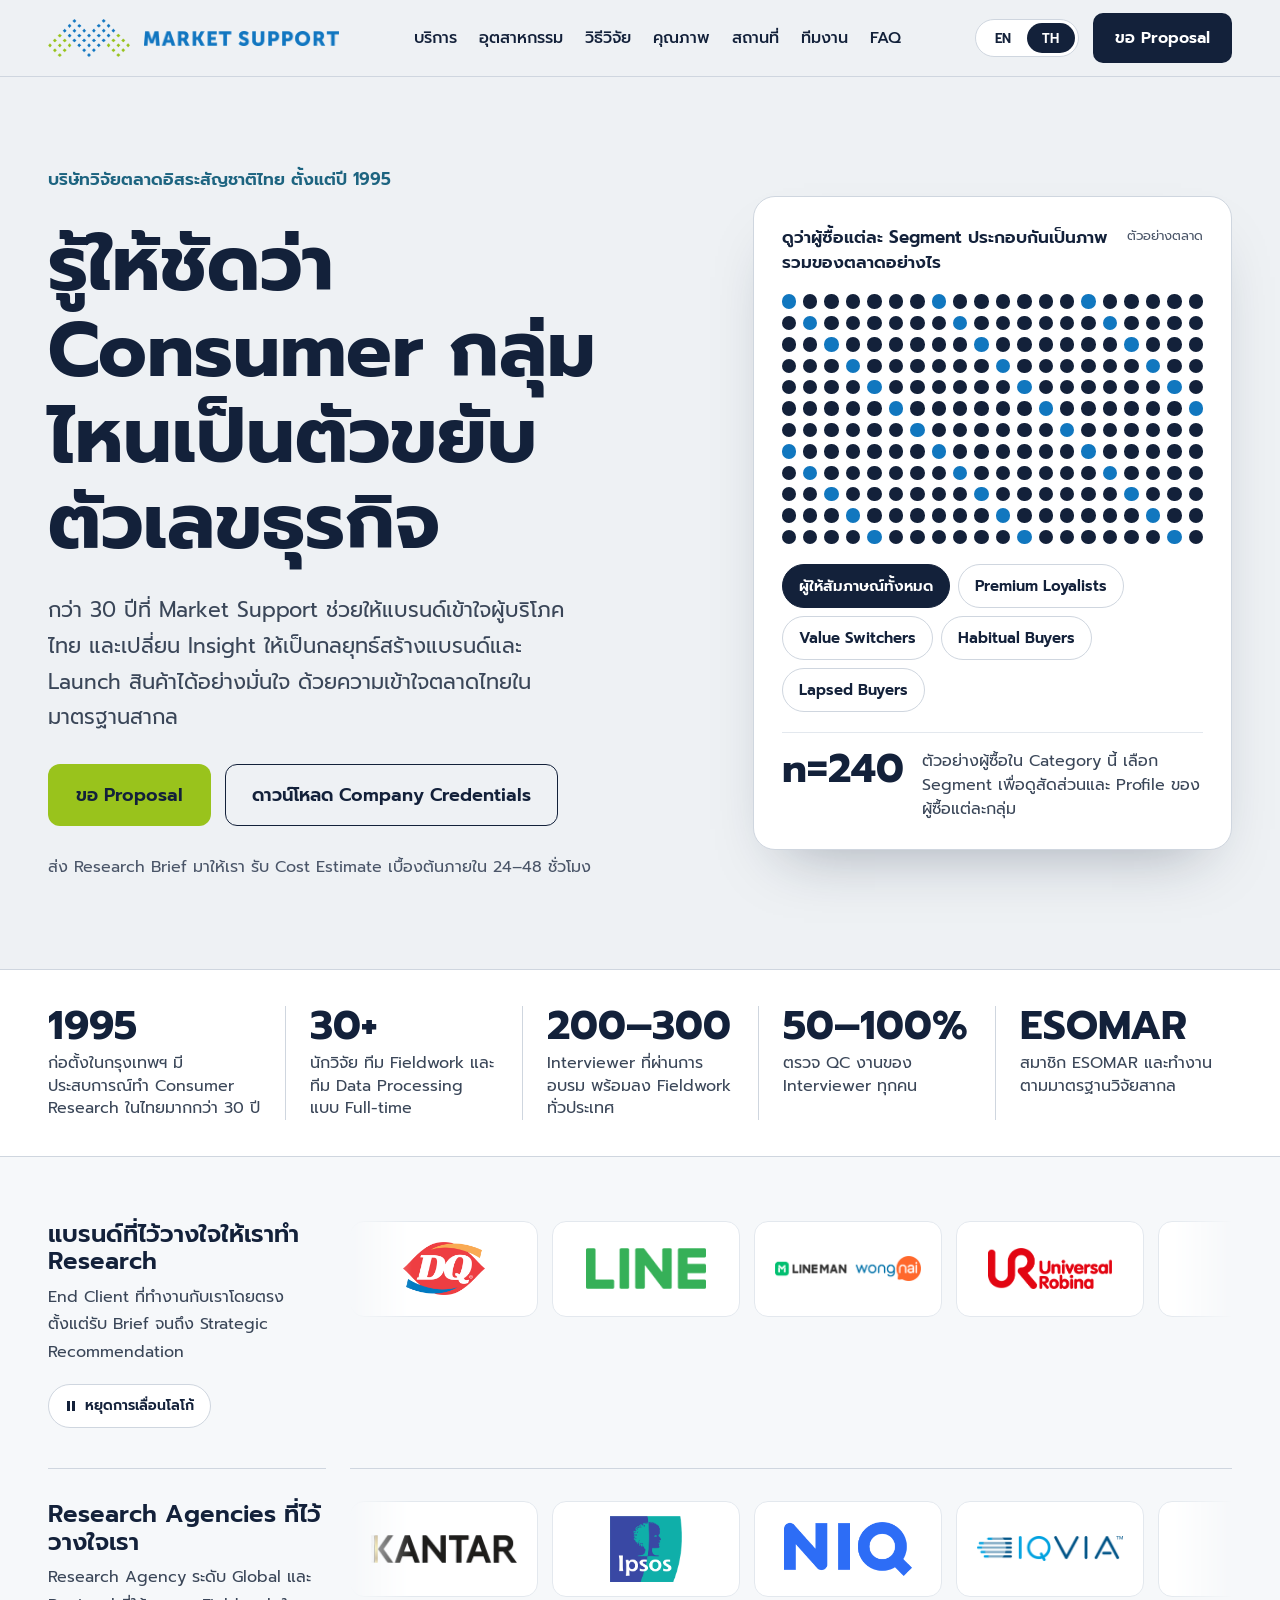
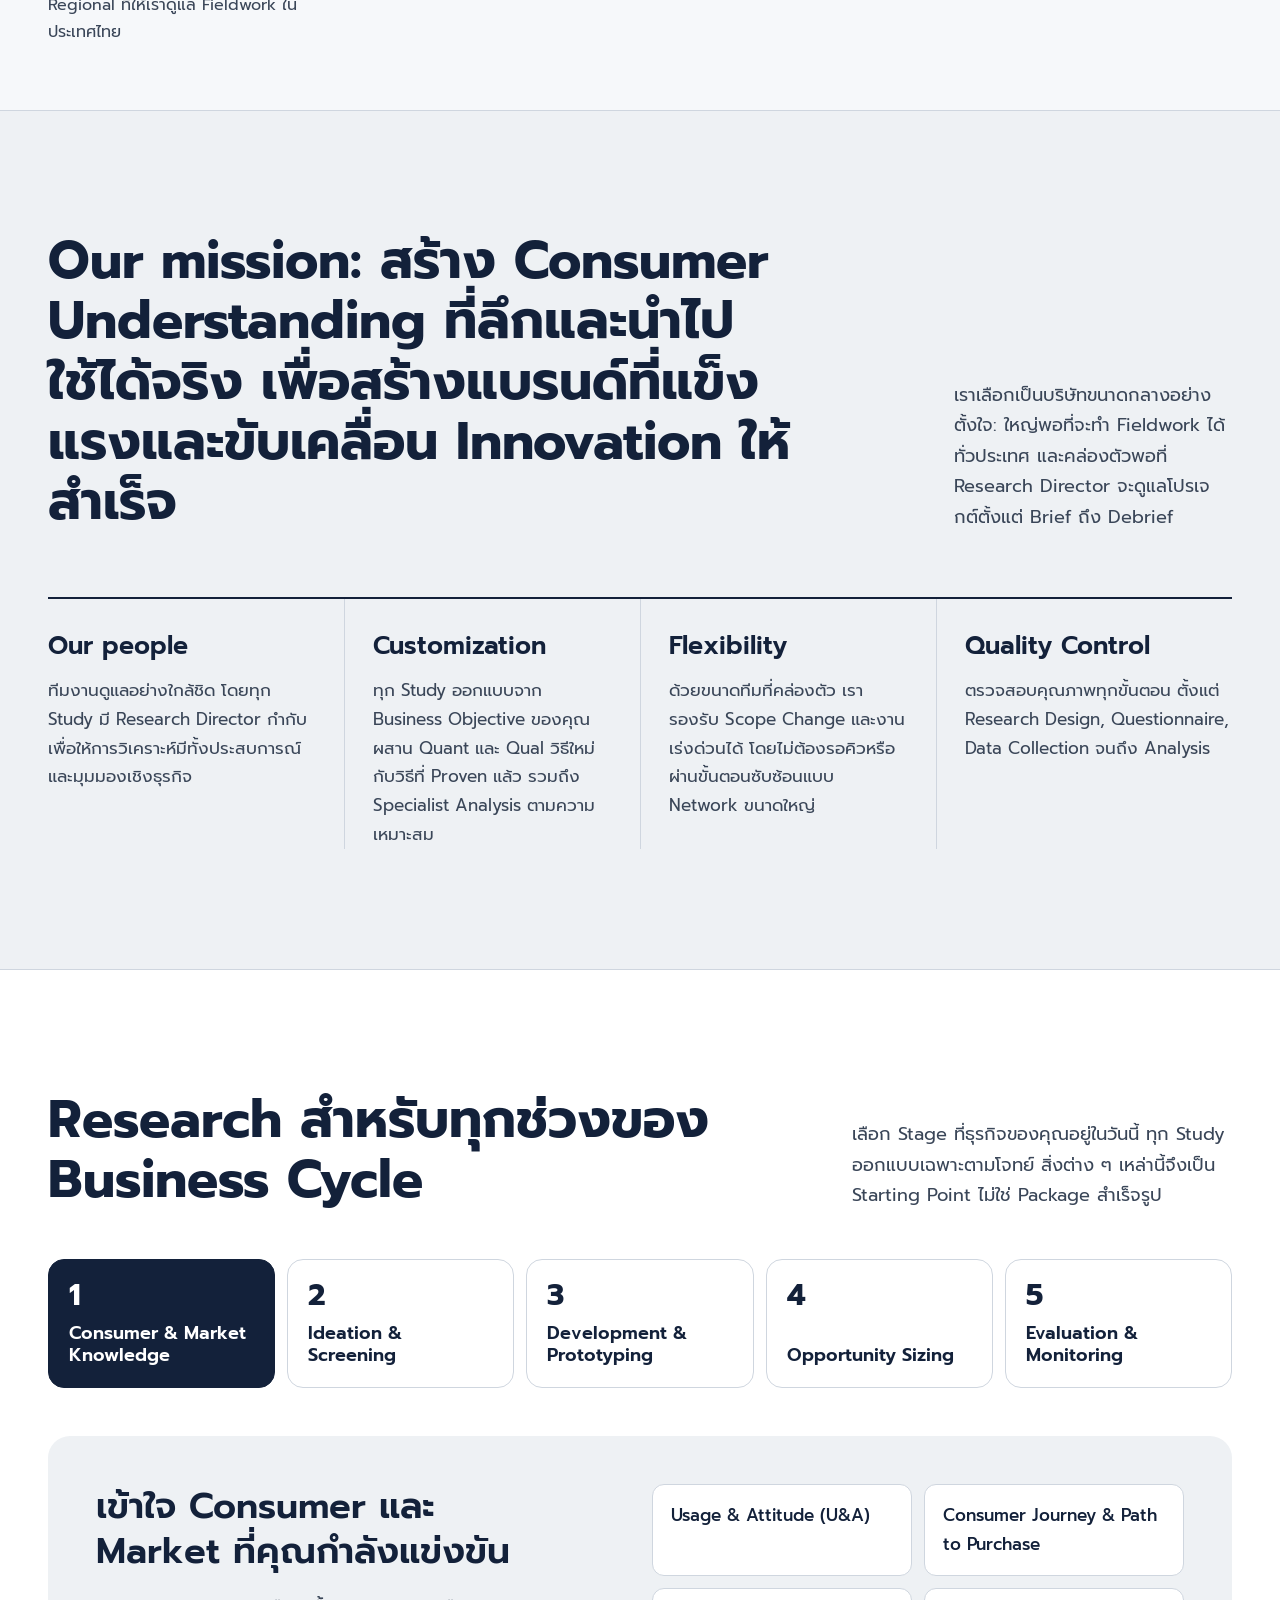
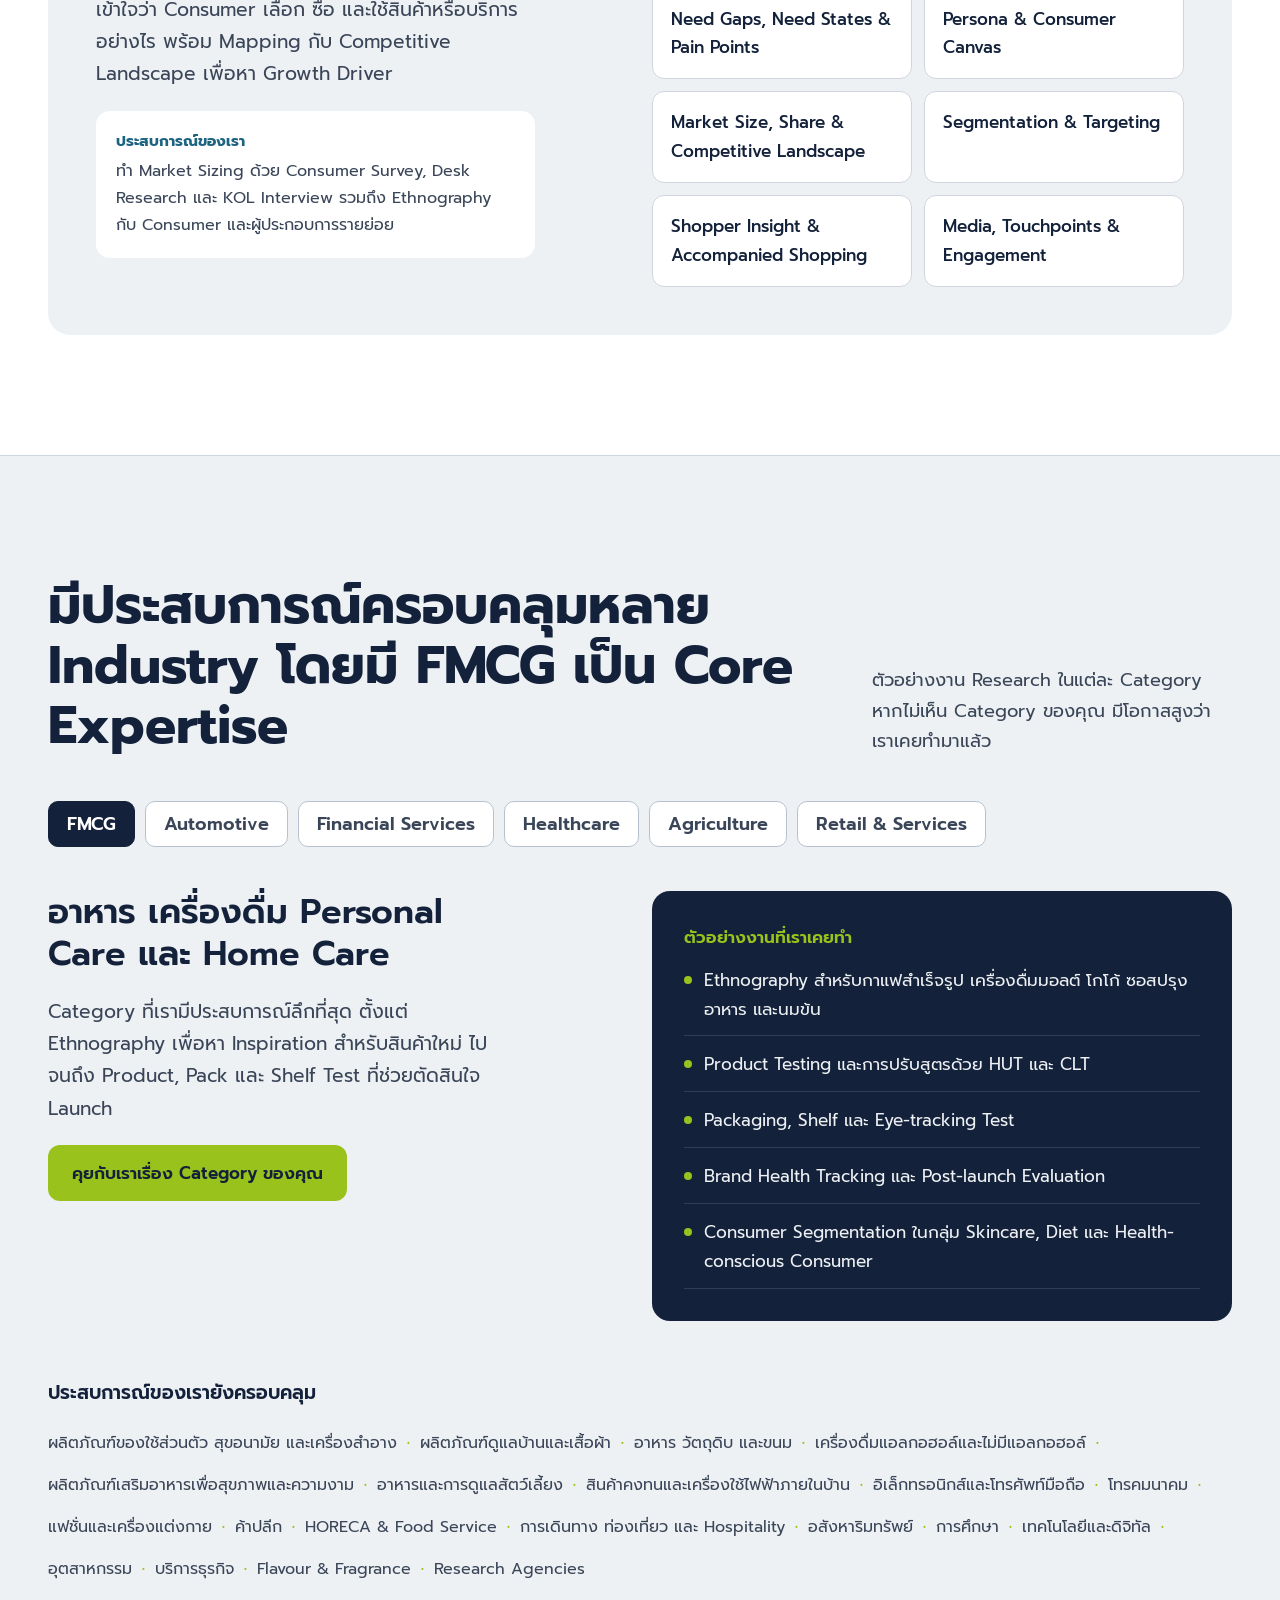
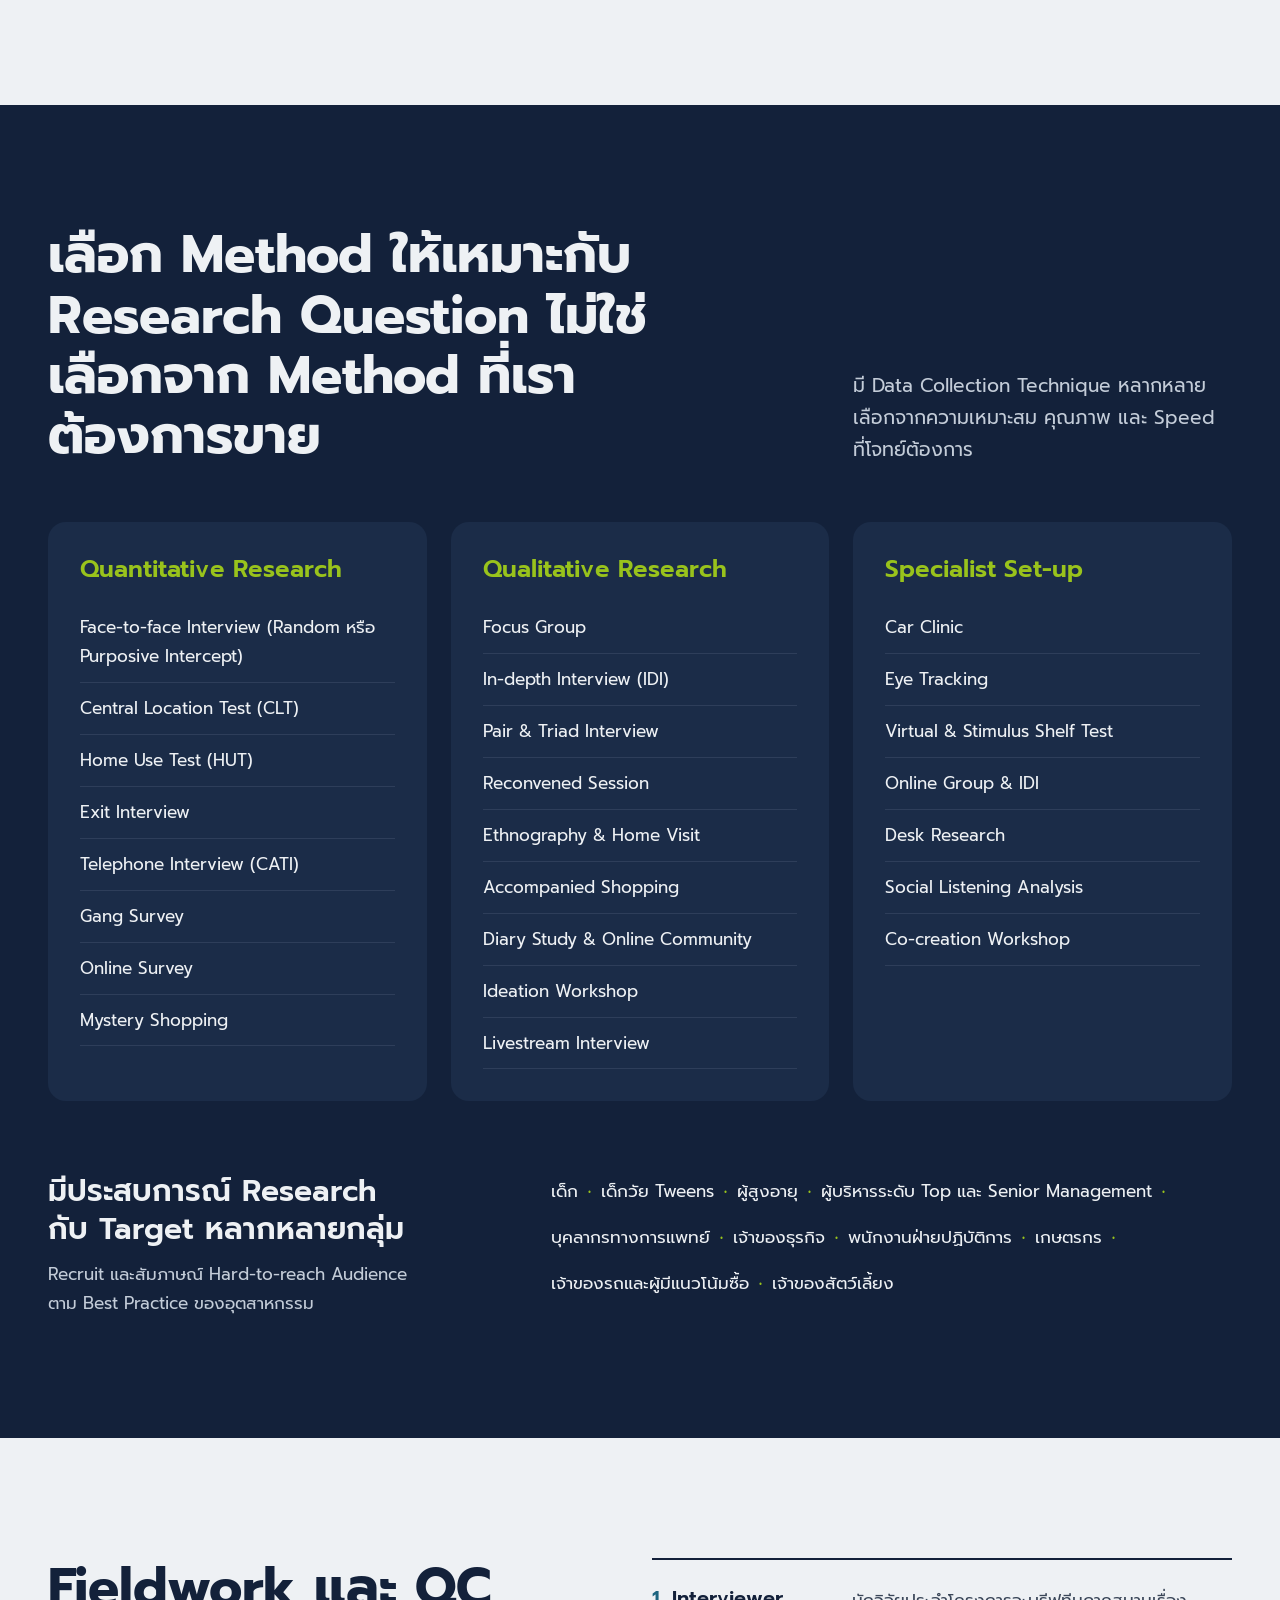
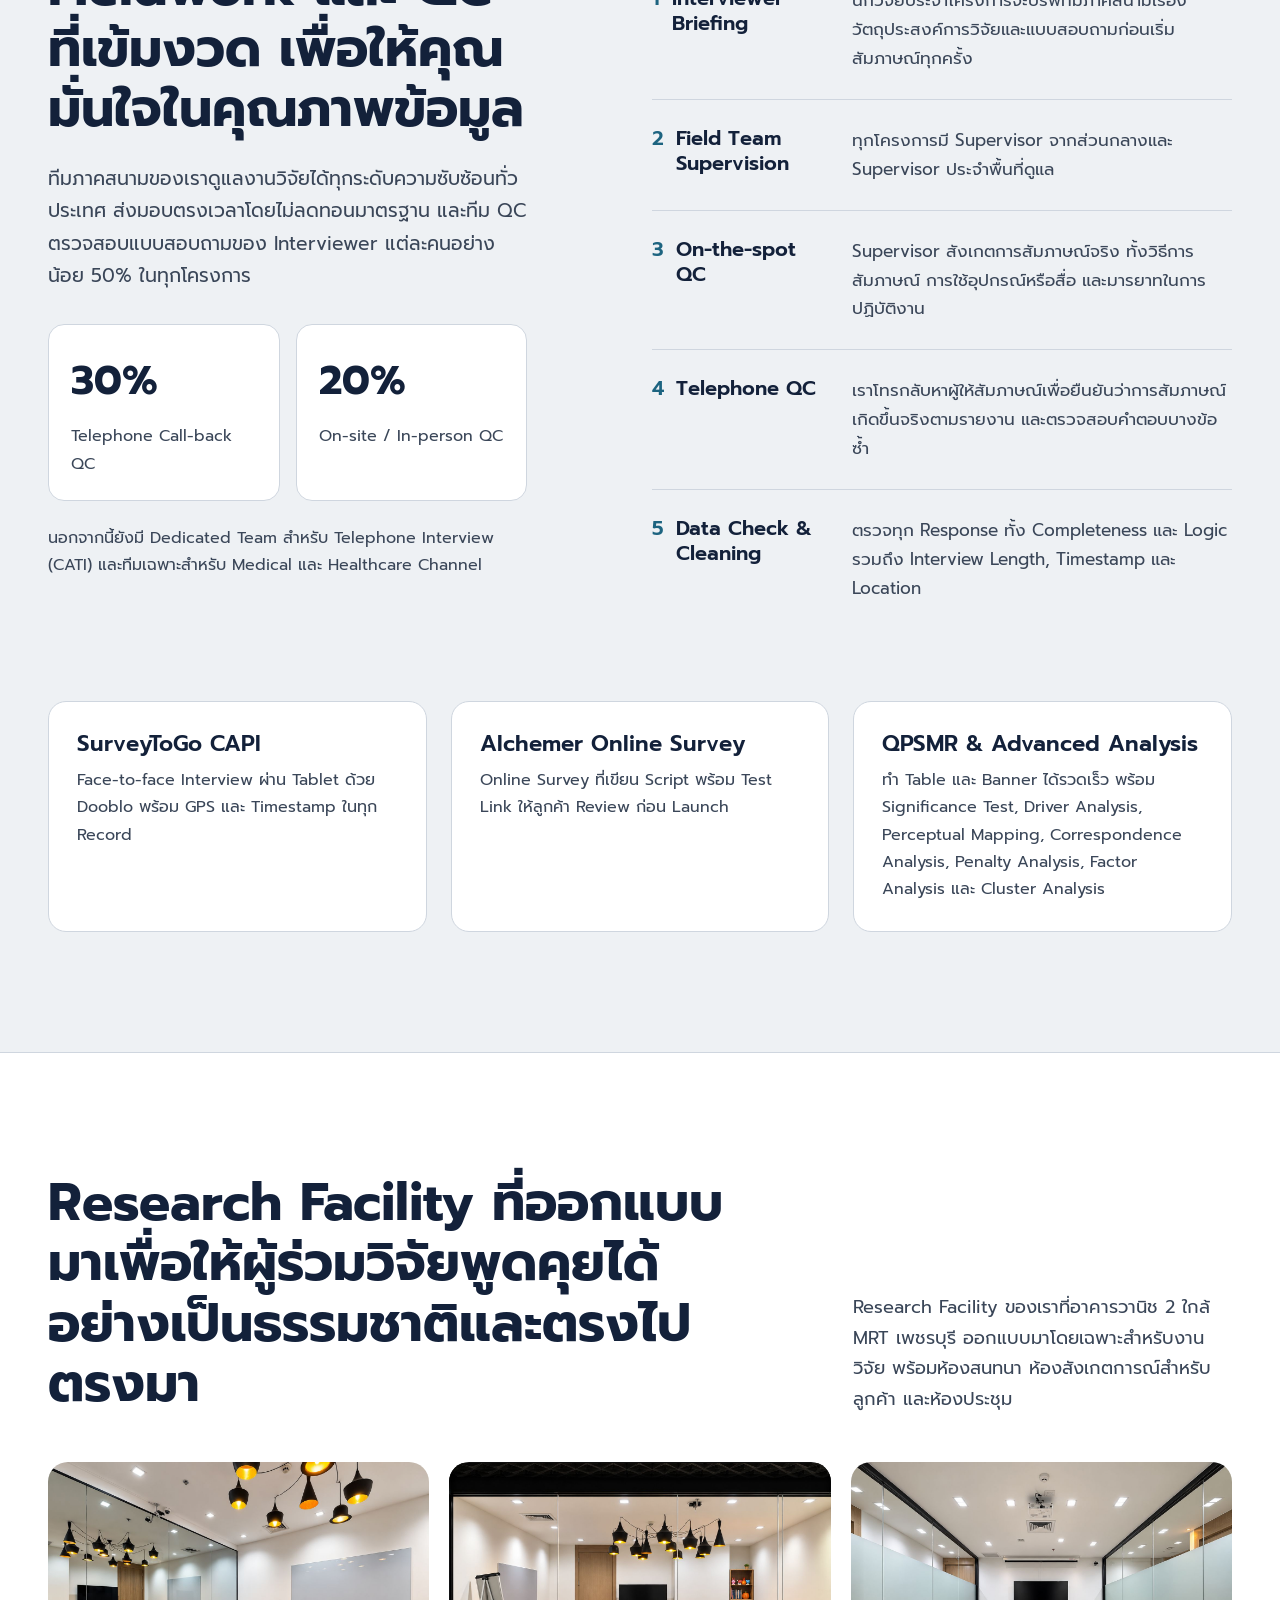
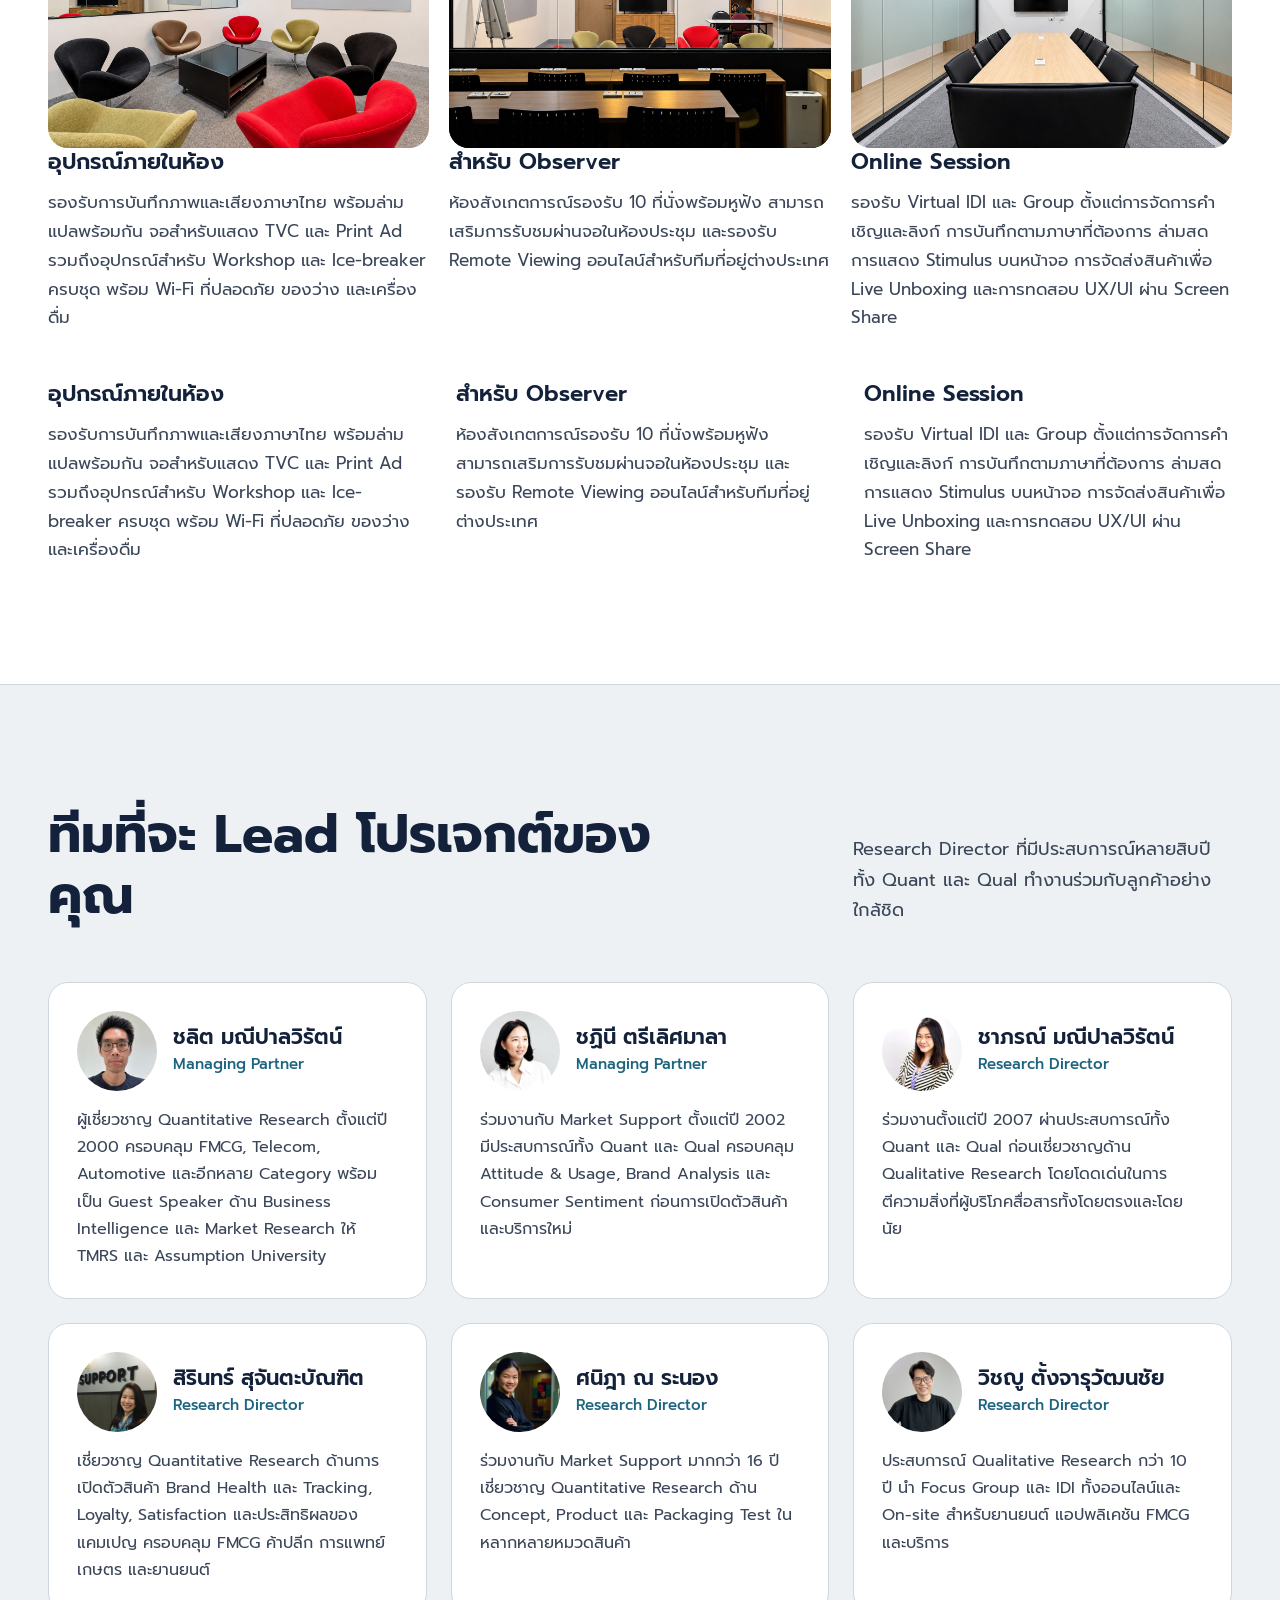
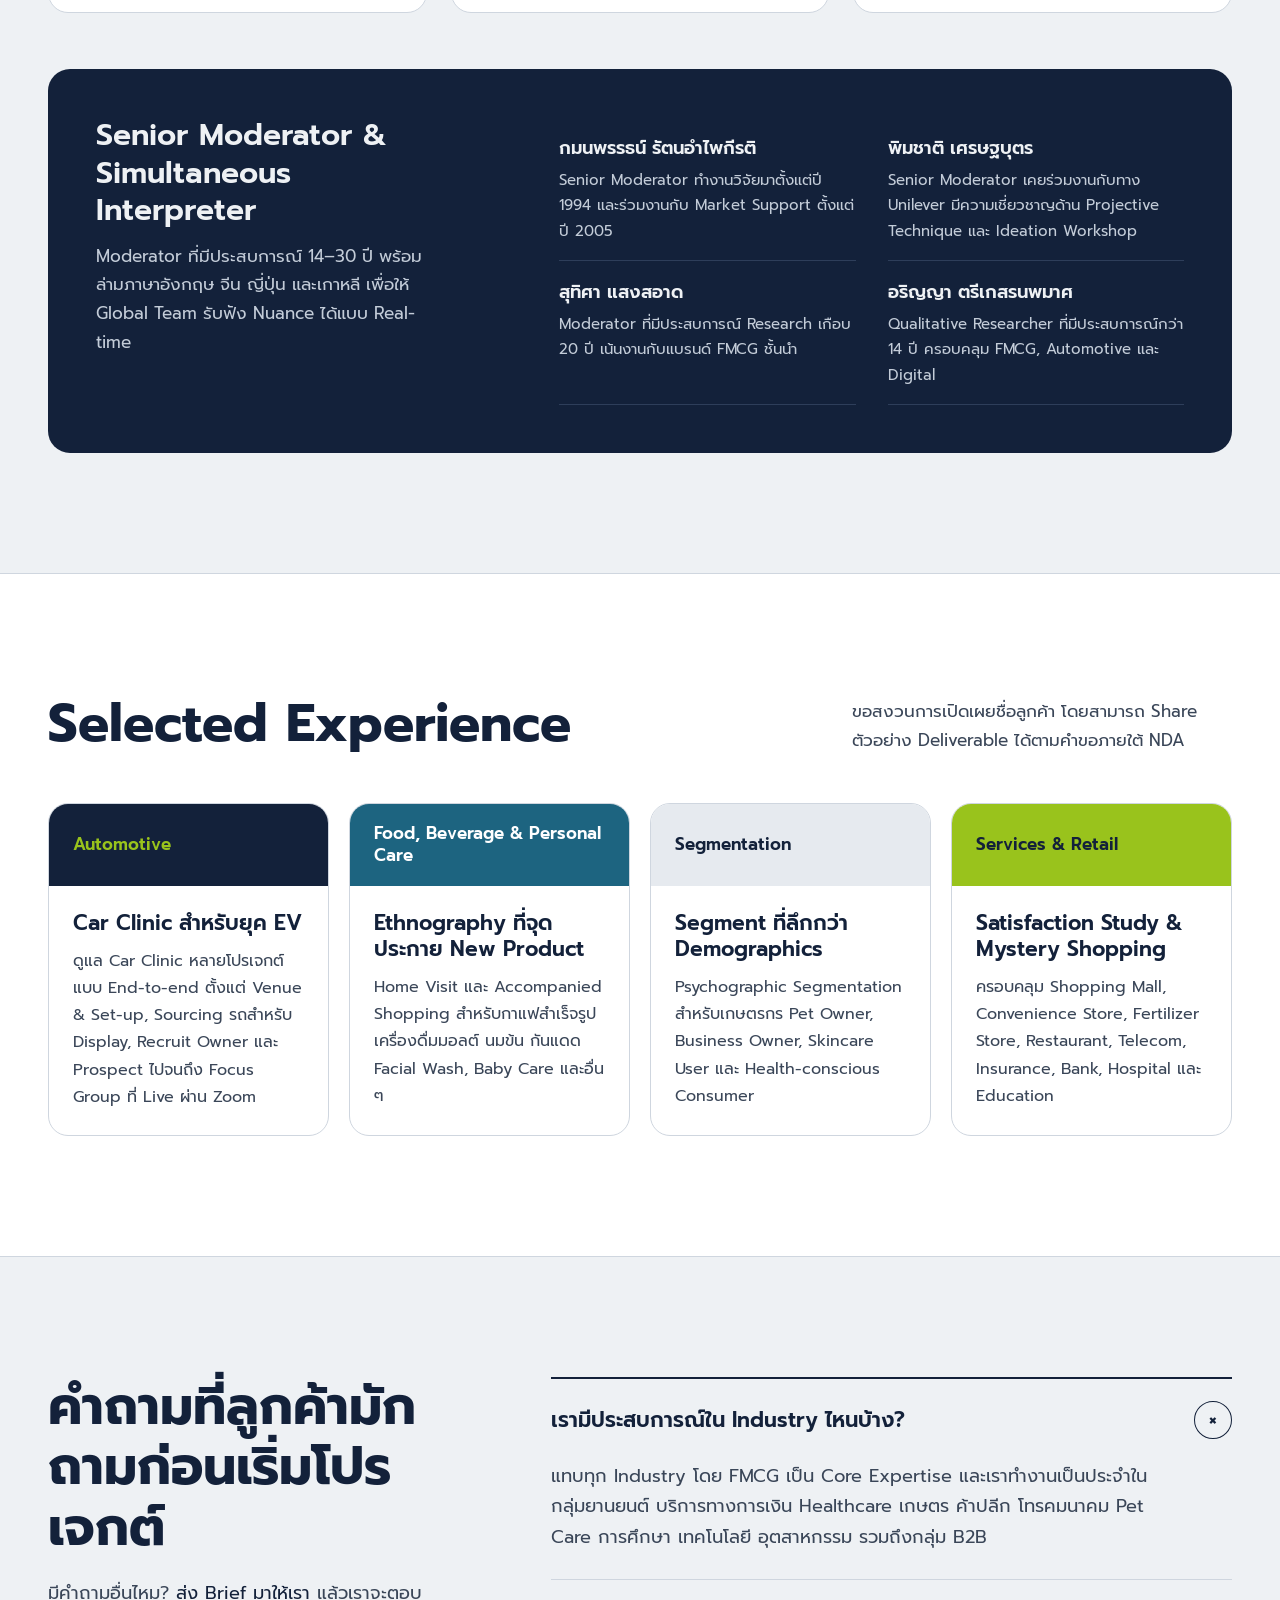
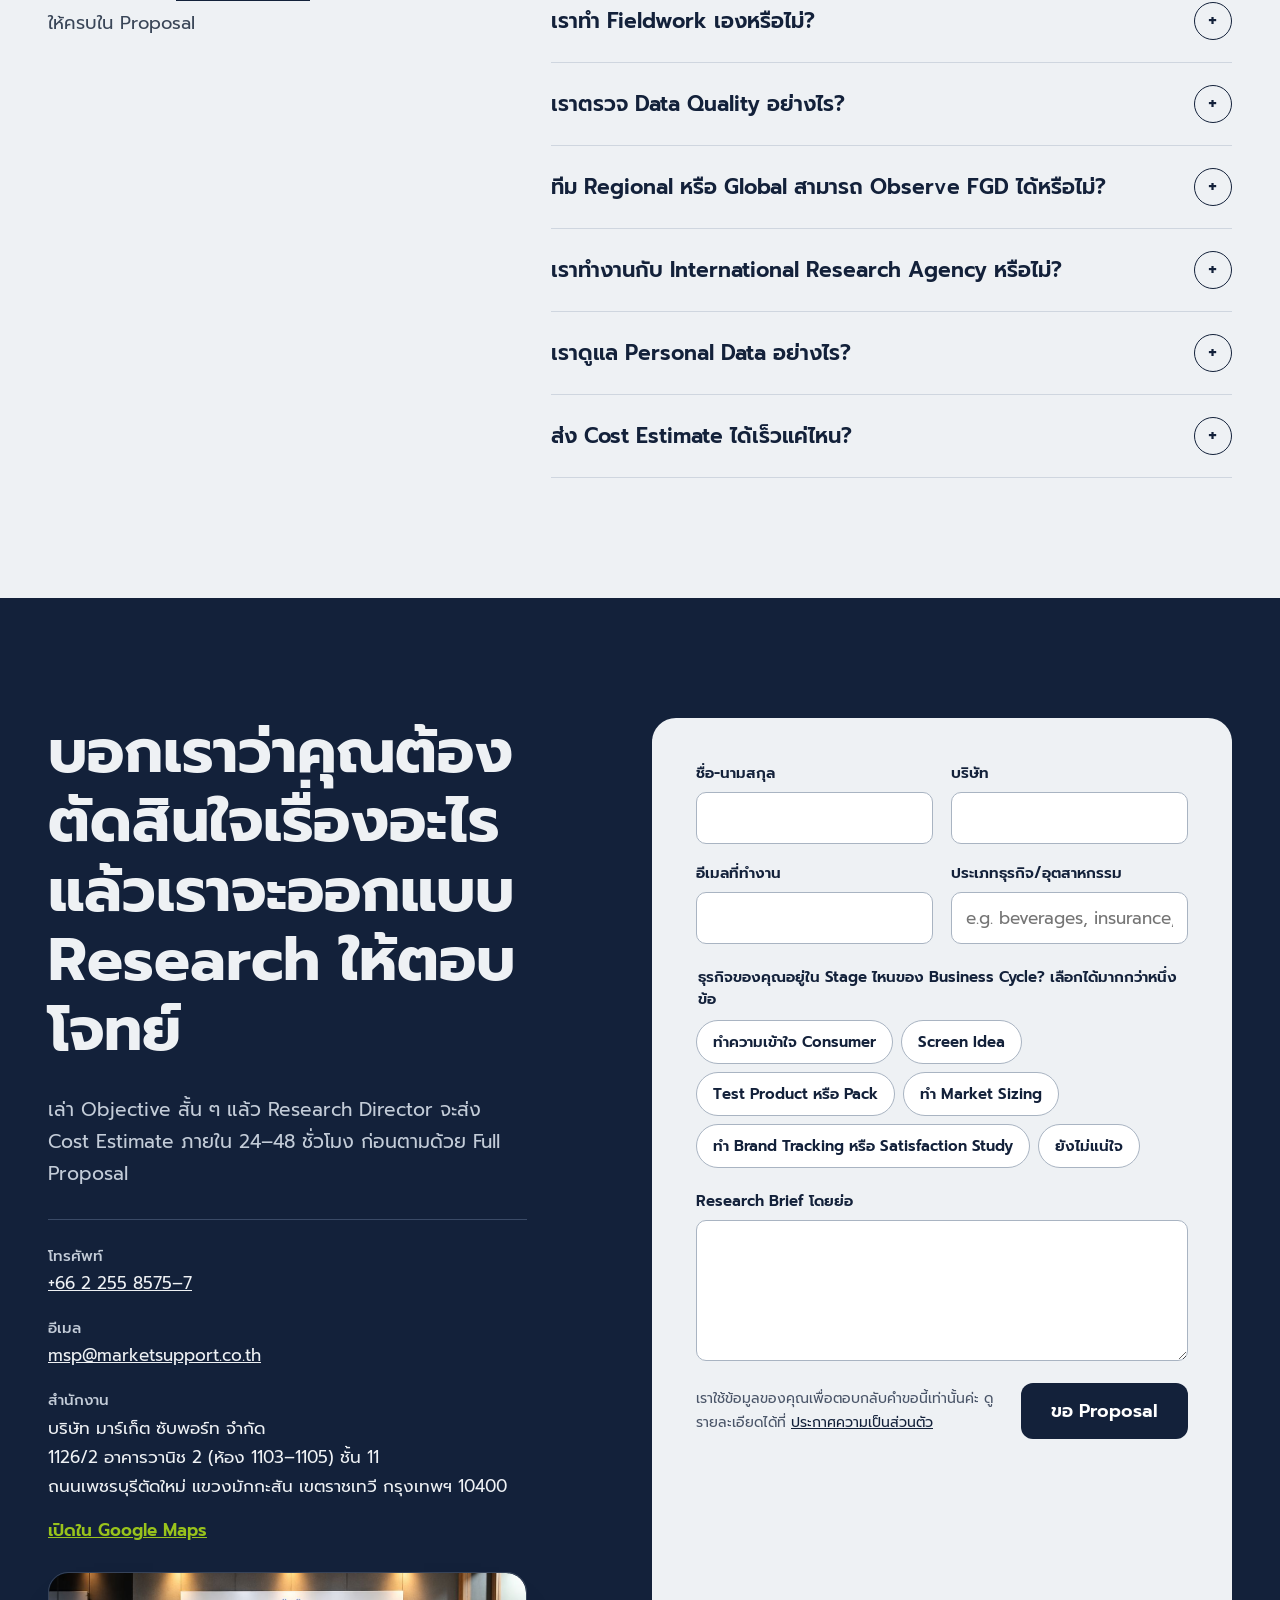
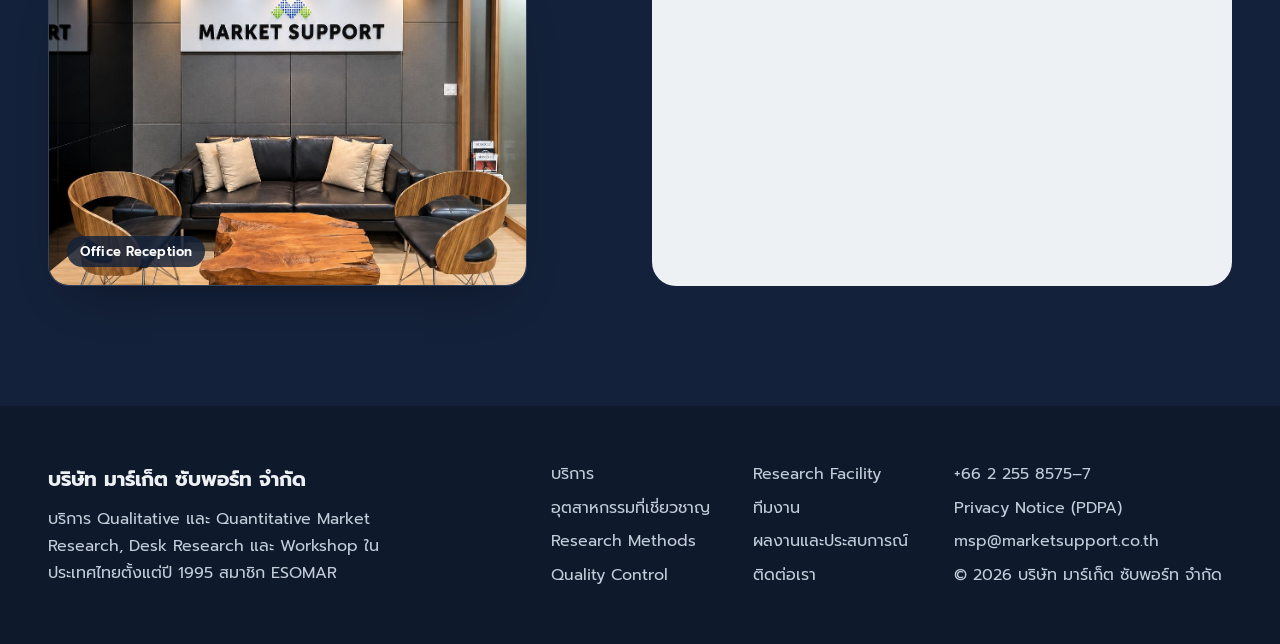
==== commit b3b4d130: "Add files via upload" ====
--- a/th/index.html
+++ b/th/index.html
@@ -1262,19 +1262,28 @@
 </div>
 <div class="facility-gallery">
 <figure class="facility-gallery-item">
-<div class="facility-gallery-image"><img loading="lazy" decoding="async" src="../assets/img/facility-discussion-room.jpg" alt="Market Support discussion room with lounge chairs around a low table"></div>
-<figcaption>Discussion Room</figcaption>
+<div class="facility-gallery-image"><img loading="lazy" decoding="async" src="../assets/img/facility-discussion-room.jpg" alt="Market Support discussion room with lounge chairs around a low table"><figcaption>Discussion Room</figcaption></div>
+<div class="facility-mobile-description" style="display: flex; flex-direction: column; gap: 12px">
+<h3 style="margin: 0; font-family: 'Bricolage Grotesque', sans-serif; font-size: 22px; font-weight: 600">อุปกรณ์ภายในห้อง</h3>
+<p style="margin: 0; font-size: 17px; line-height: 1.6; color: #3A4658">รองรับการบันทึกภาพและเสียงภาษาไทย พร้อมล่ามแปลพร้อมกัน จอสำหรับแสดง TVC และ Print Ad รวมถึงอุปกรณ์สำหรับ Workshop และ Ice-breaker ครบชุด พร้อม Wi-Fi ที่ปลอดภัย ของว่าง และเครื่องดื่ม</p>
+</div>
 </figure>
 <figure class="facility-gallery-item facility-observation-item">
-<div class="facility-gallery-image"><img loading="lazy" decoding="async" src="../assets/img/facility-observation-room.jpg" alt="Client observation room with desks facing the one-way viewing window into the discussion room"></div>
-<figcaption>Client Observation Room</figcaption>
+<div class="facility-gallery-image"><img loading="lazy" decoding="async" src="../assets/img/facility-observation-room.jpg" alt="Client observation room with desks facing the one-way viewing window into the discussion room"><figcaption>Client Observation Room</figcaption></div>
+<div class="facility-mobile-description" style="display: flex; flex-direction: column; gap: 12px">
+<h3 style="margin: 0; font-family: 'Bricolage Grotesque', sans-serif; font-size: 22px; font-weight: 600">สำหรับ Observer</h3>
+<p style="margin: 0; font-size: 17px; line-height: 1.6; color: #3A4658">ห้องสังเกตการณ์รองรับ 10 ที่นั่งพร้อมหูฟัง สามารถเสริมการรับชมผ่านจอในห้องประชุม และรองรับ Remote Viewing ออนไลน์สำหรับทีมที่อยู่ต่างประเทศ</p>
+</div>
 </figure>
 <figure class="facility-gallery-item">
-<div class="facility-gallery-image"><img loading="lazy" decoding="async" src="../assets/img/facility-meeting-room.jpg" alt="Market Support meeting room with conference table and display screen"></div>
-<figcaption>Meeting Room</figcaption>
+<div class="facility-gallery-image"><img loading="lazy" decoding="async" src="../assets/img/facility-meeting-room.jpg" alt="Market Support meeting room with conference table and display screen"><figcaption>Meeting Room</figcaption></div>
+<div class="facility-mobile-description" style="display: flex; flex-direction: column; gap: 12px">
+<h3 style="margin: 0; font-family: 'Bricolage Grotesque', sans-serif; font-size: 22px; font-weight: 600">Online Session</h3>
+<p style="margin: 0; font-size: 17px; line-height: 1.6; color: #3A4658">รองรับ Virtual IDI และ Group ตั้งแต่การจัดการคำเชิญและลิงก์ การบันทึกตามภาษาที่ต้องการ ล่ามสด การแสดง Stimulus บนหน้าจอ การจัดส่งสินค้าเพื่อ Live Unboxing และการทดสอบ UX/UI ผ่าน Screen Share</p>
+</div>
 </figure>
 </div>
-<div style="display: grid; grid-template-columns: repeat(3, minmax(0, 1fr)); gap: 40px">
+<div class="facility-descriptions-desktop" style="display: grid; grid-template-columns: repeat(3, minmax(0, 1fr)); gap: 40px">
 <div style="display: flex; flex-direction: column; gap: 12px">
 <h3 style="margin: 0; font-family: 'Bricolage Grotesque', sans-serif; font-size: 22px; font-weight: 600">อุปกรณ์ภายในห้อง</h3>
 <p style="margin: 0; font-size: 17px; line-height: 1.6; color: #3A4658">รองรับการบันทึกภาพและเสียงภาษาไทย พร้อมล่ามแปลพร้อมกัน จอสำหรับแสดง TVC และ Print Ad รวมถึงอุปกรณ์สำหรับ Workshop และ Ice-breaker ครบชุด พร้อม Wi-Fi ที่ปลอดภัย ของว่าง และเครื่องดื่ม</p>
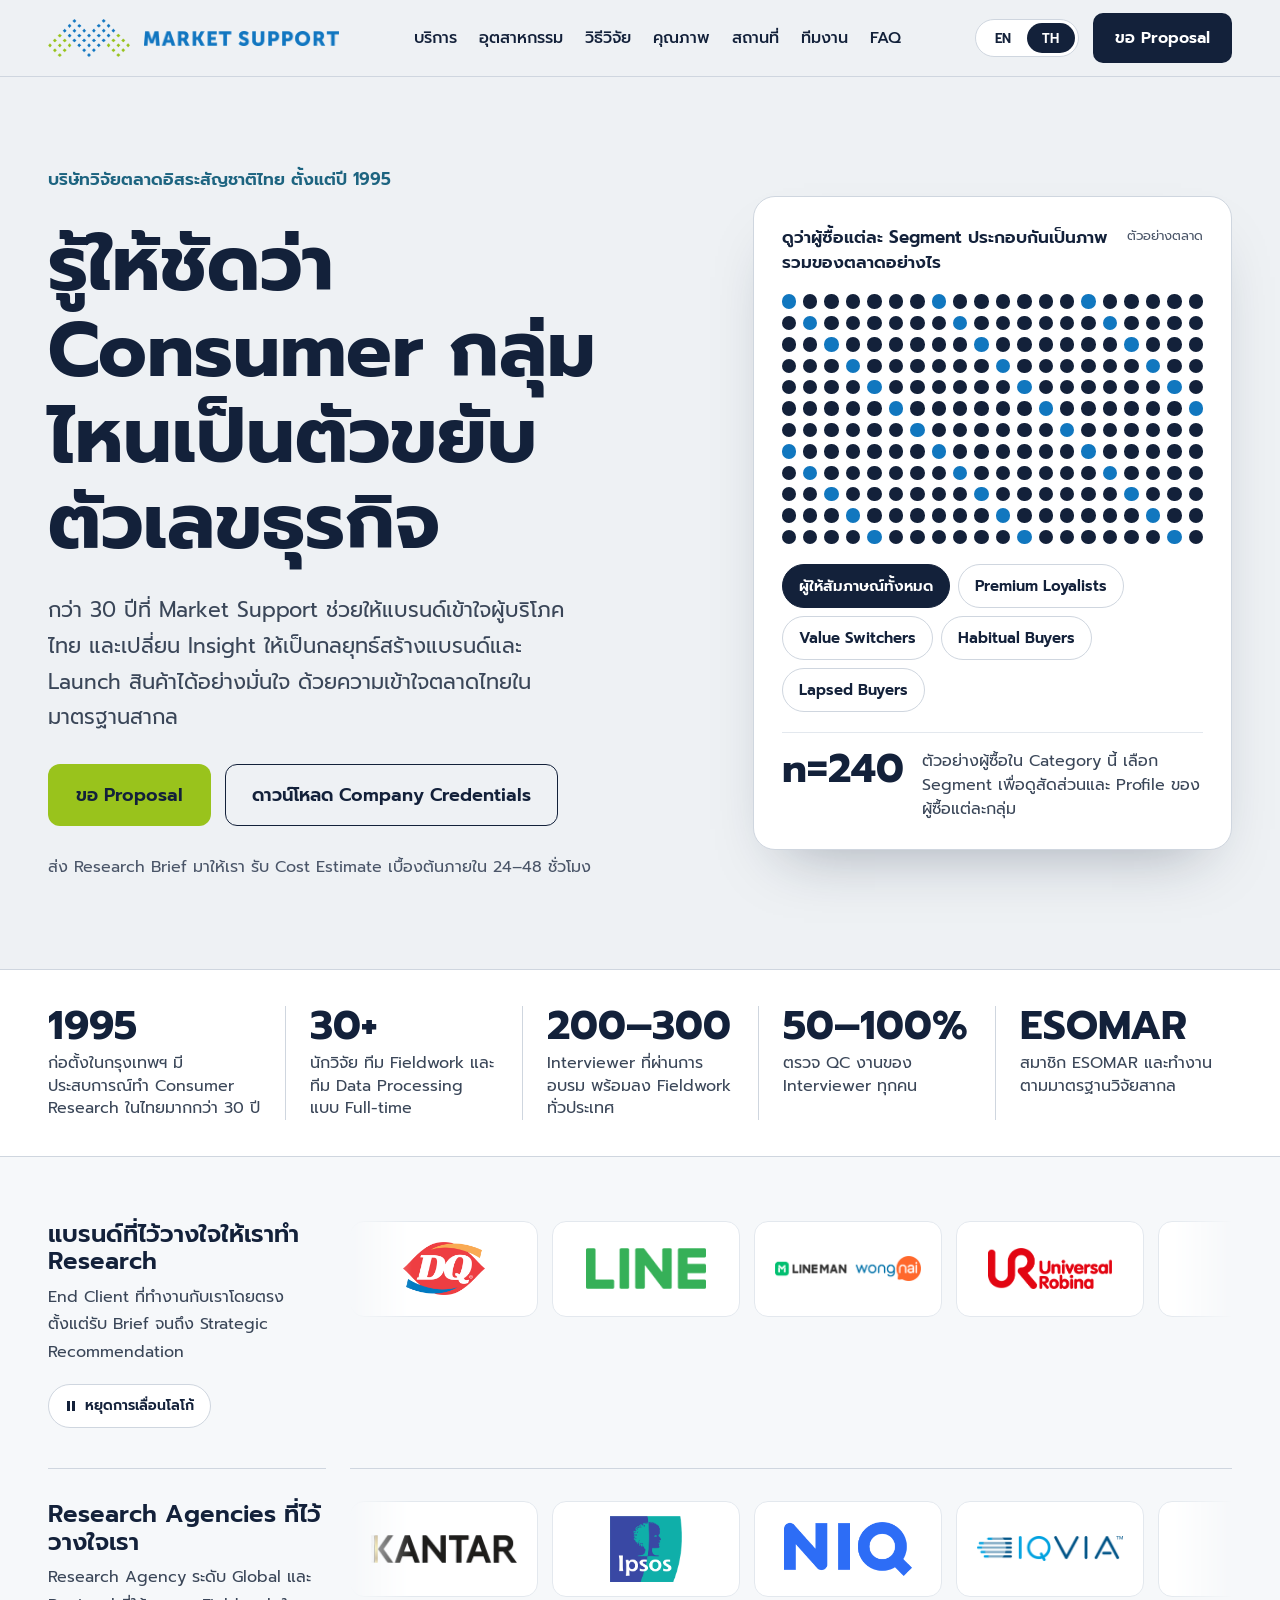
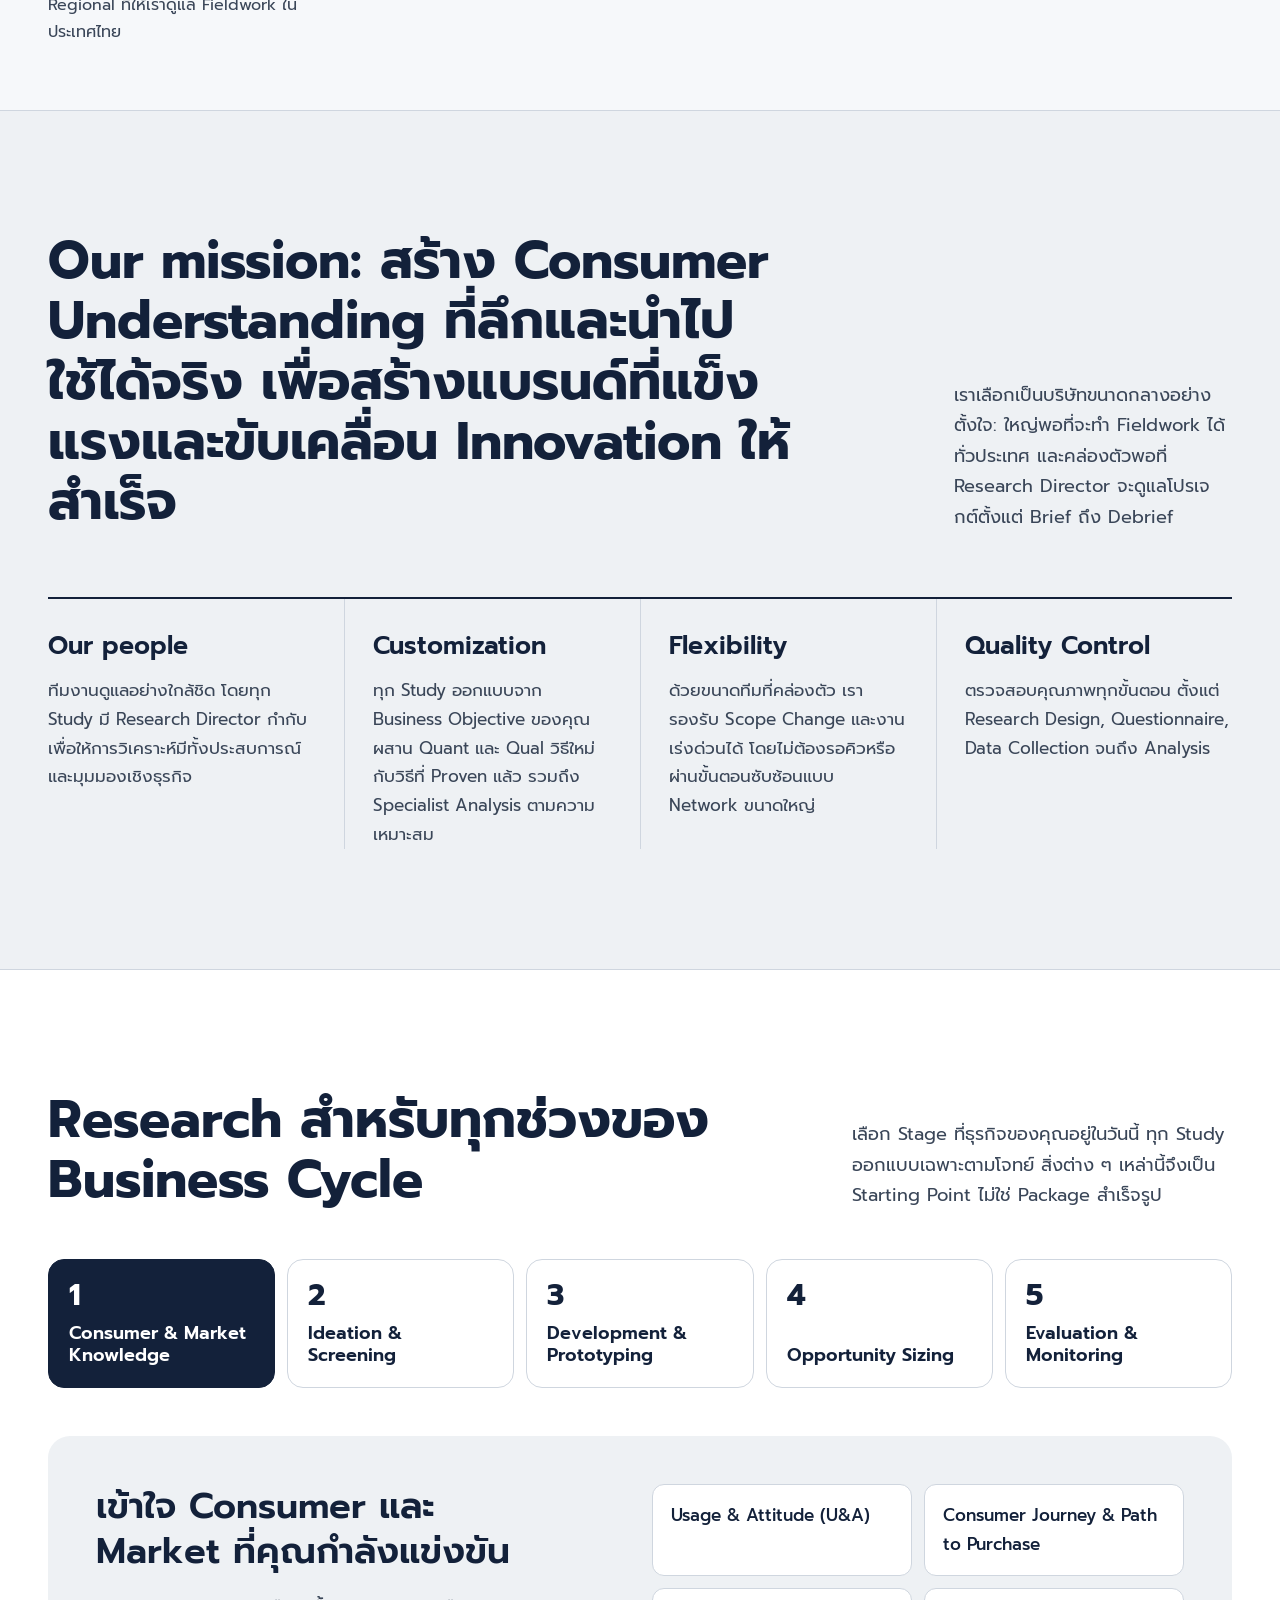
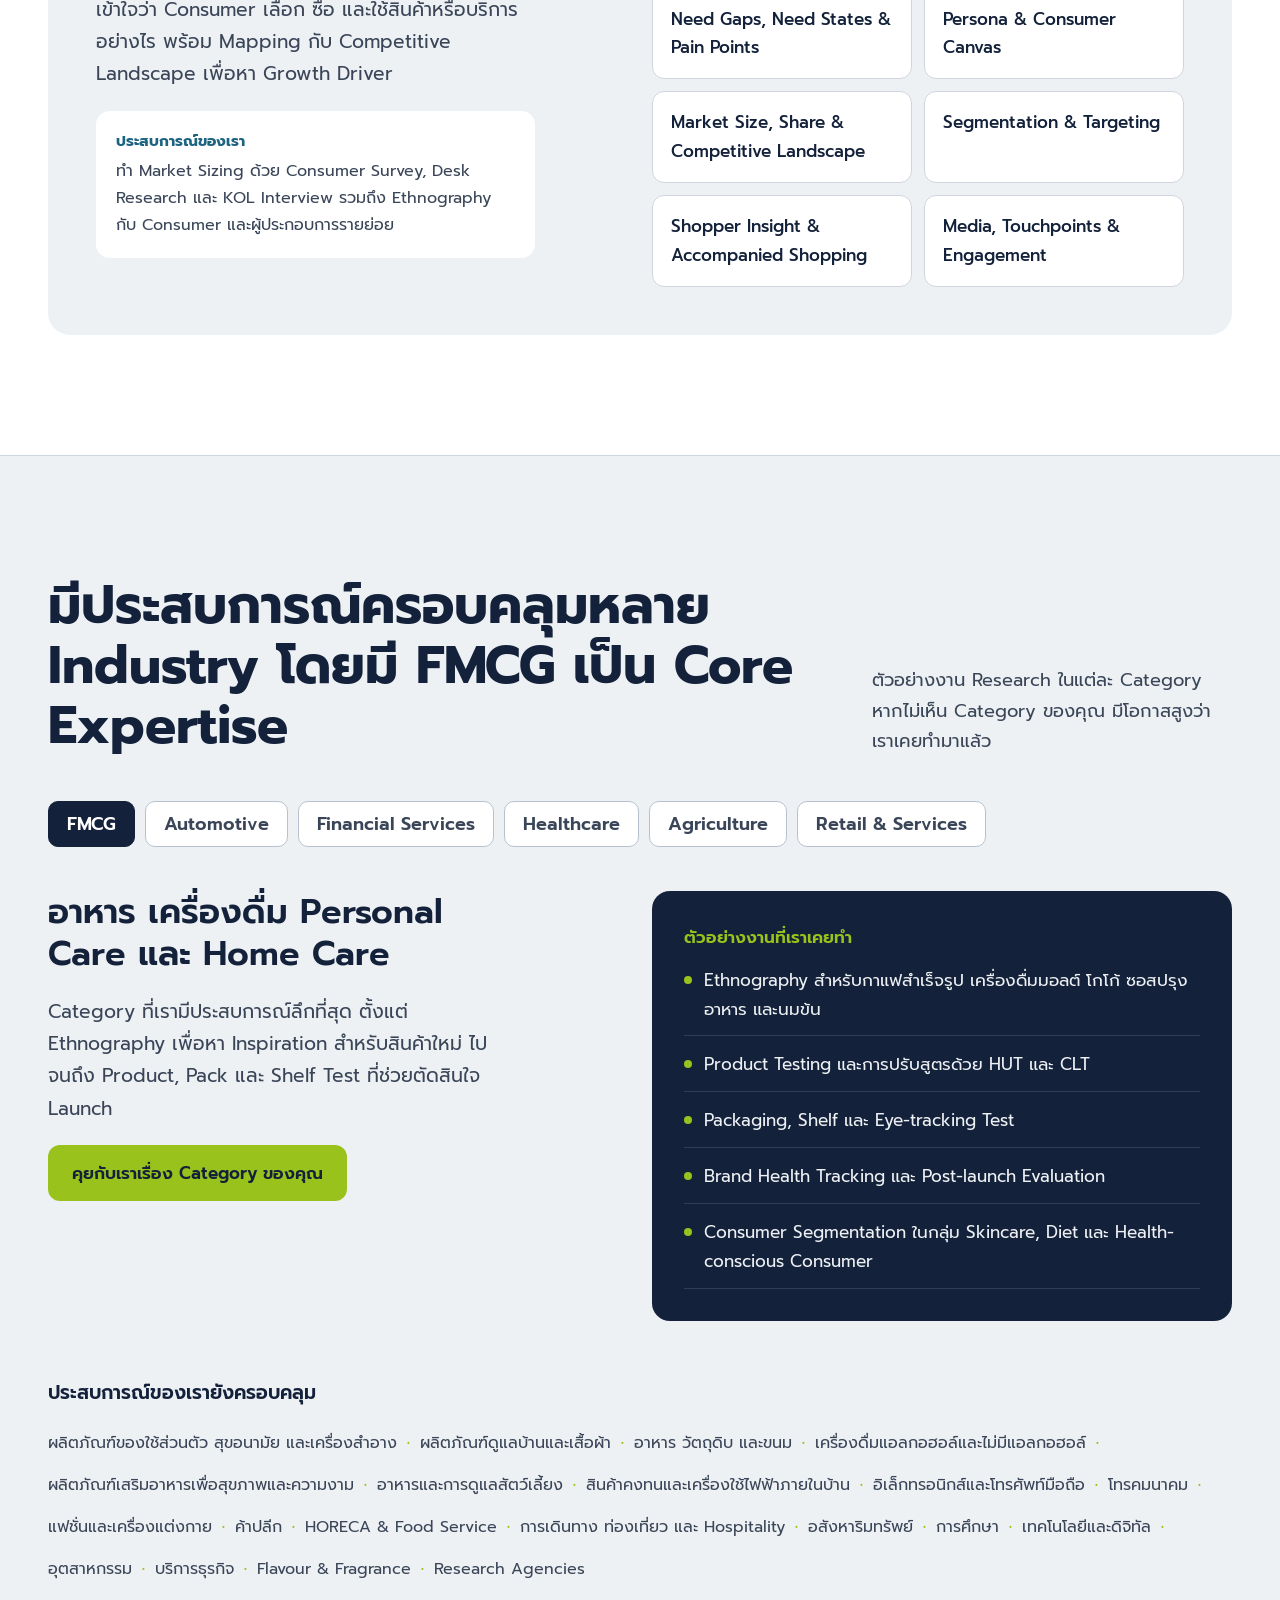
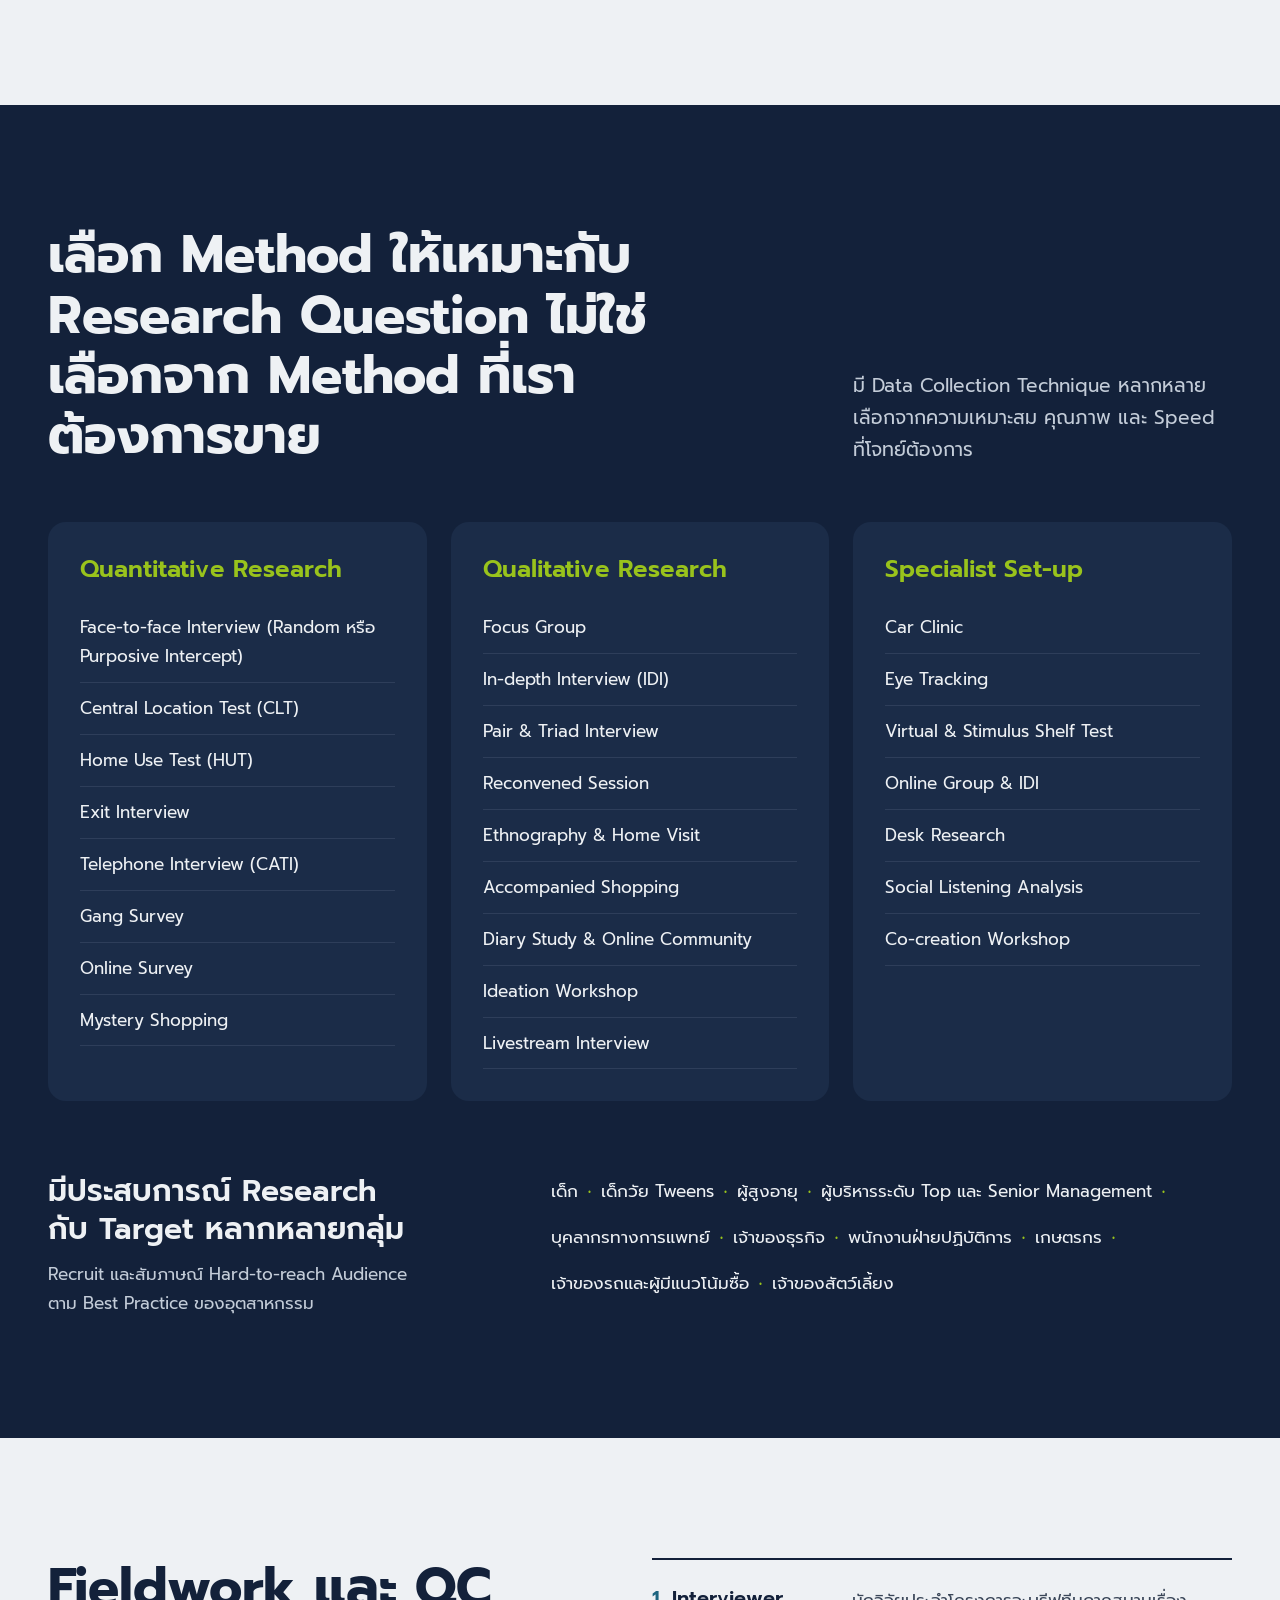
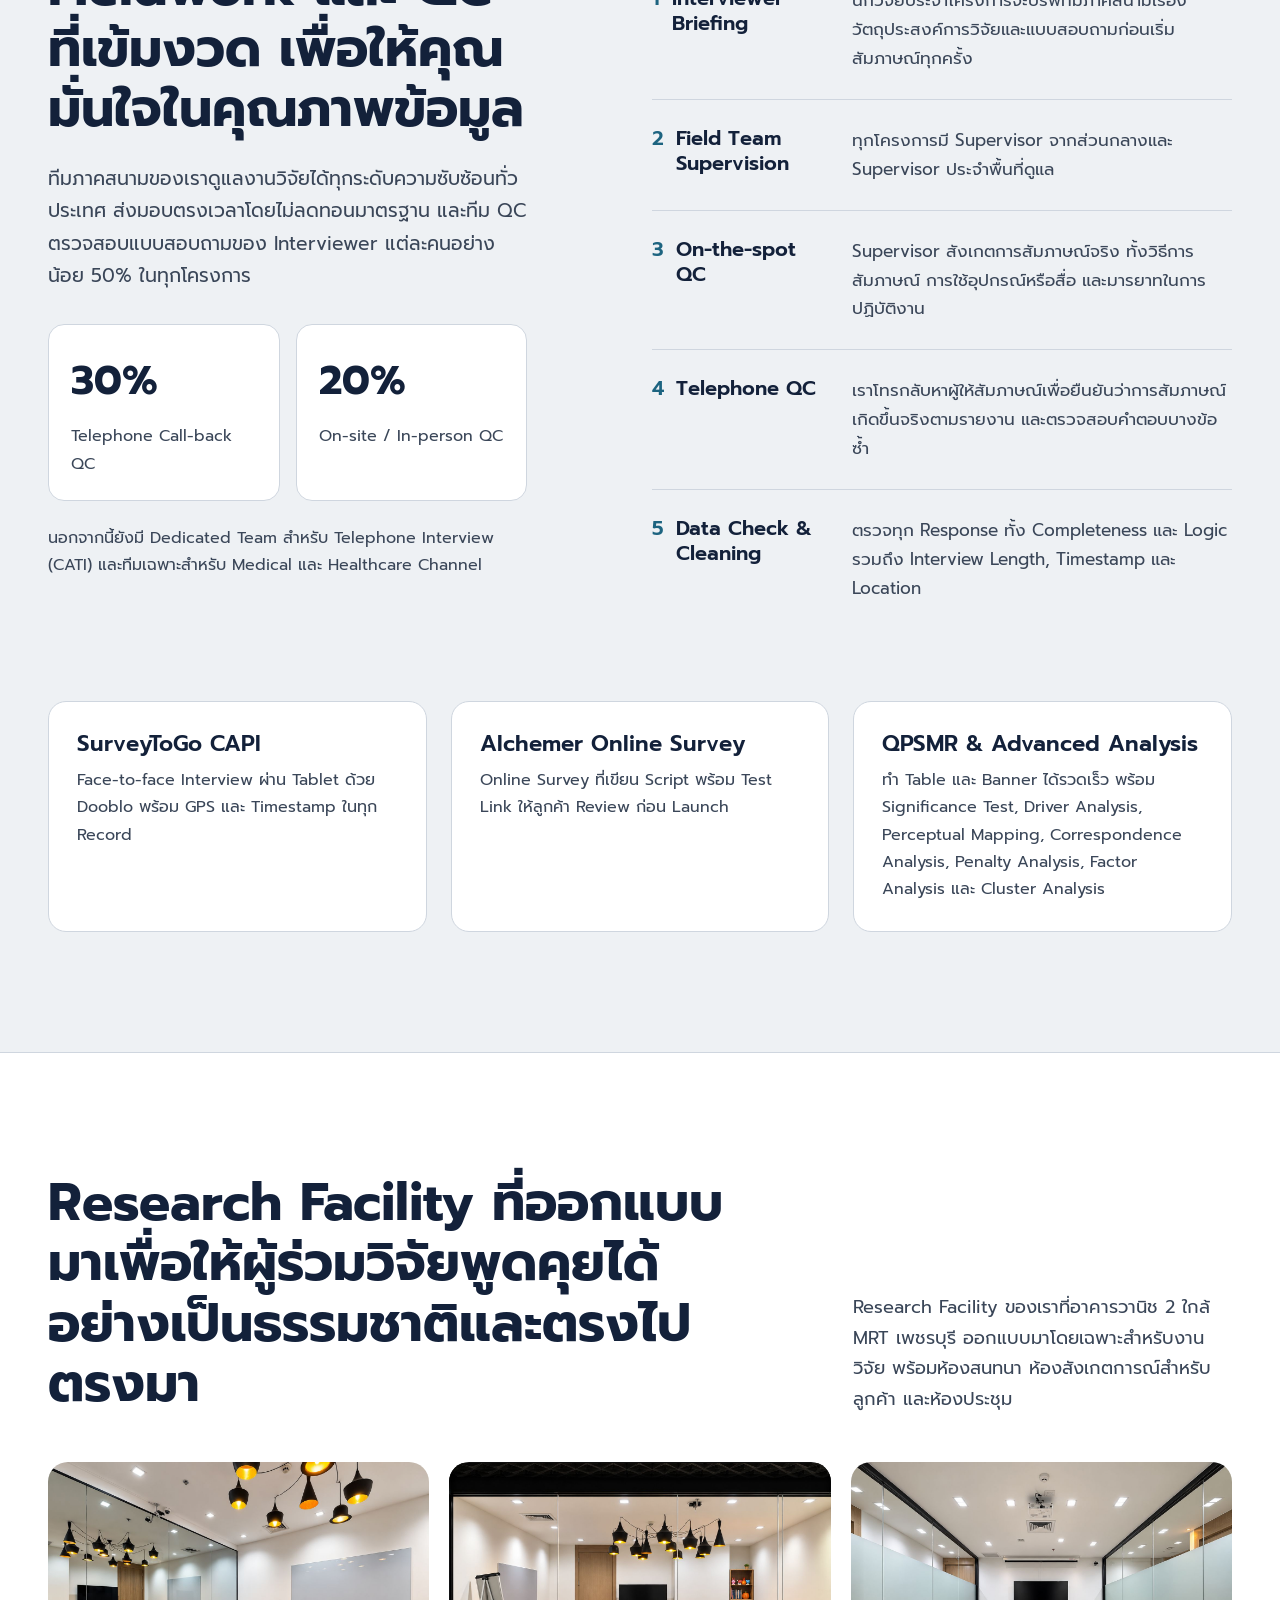
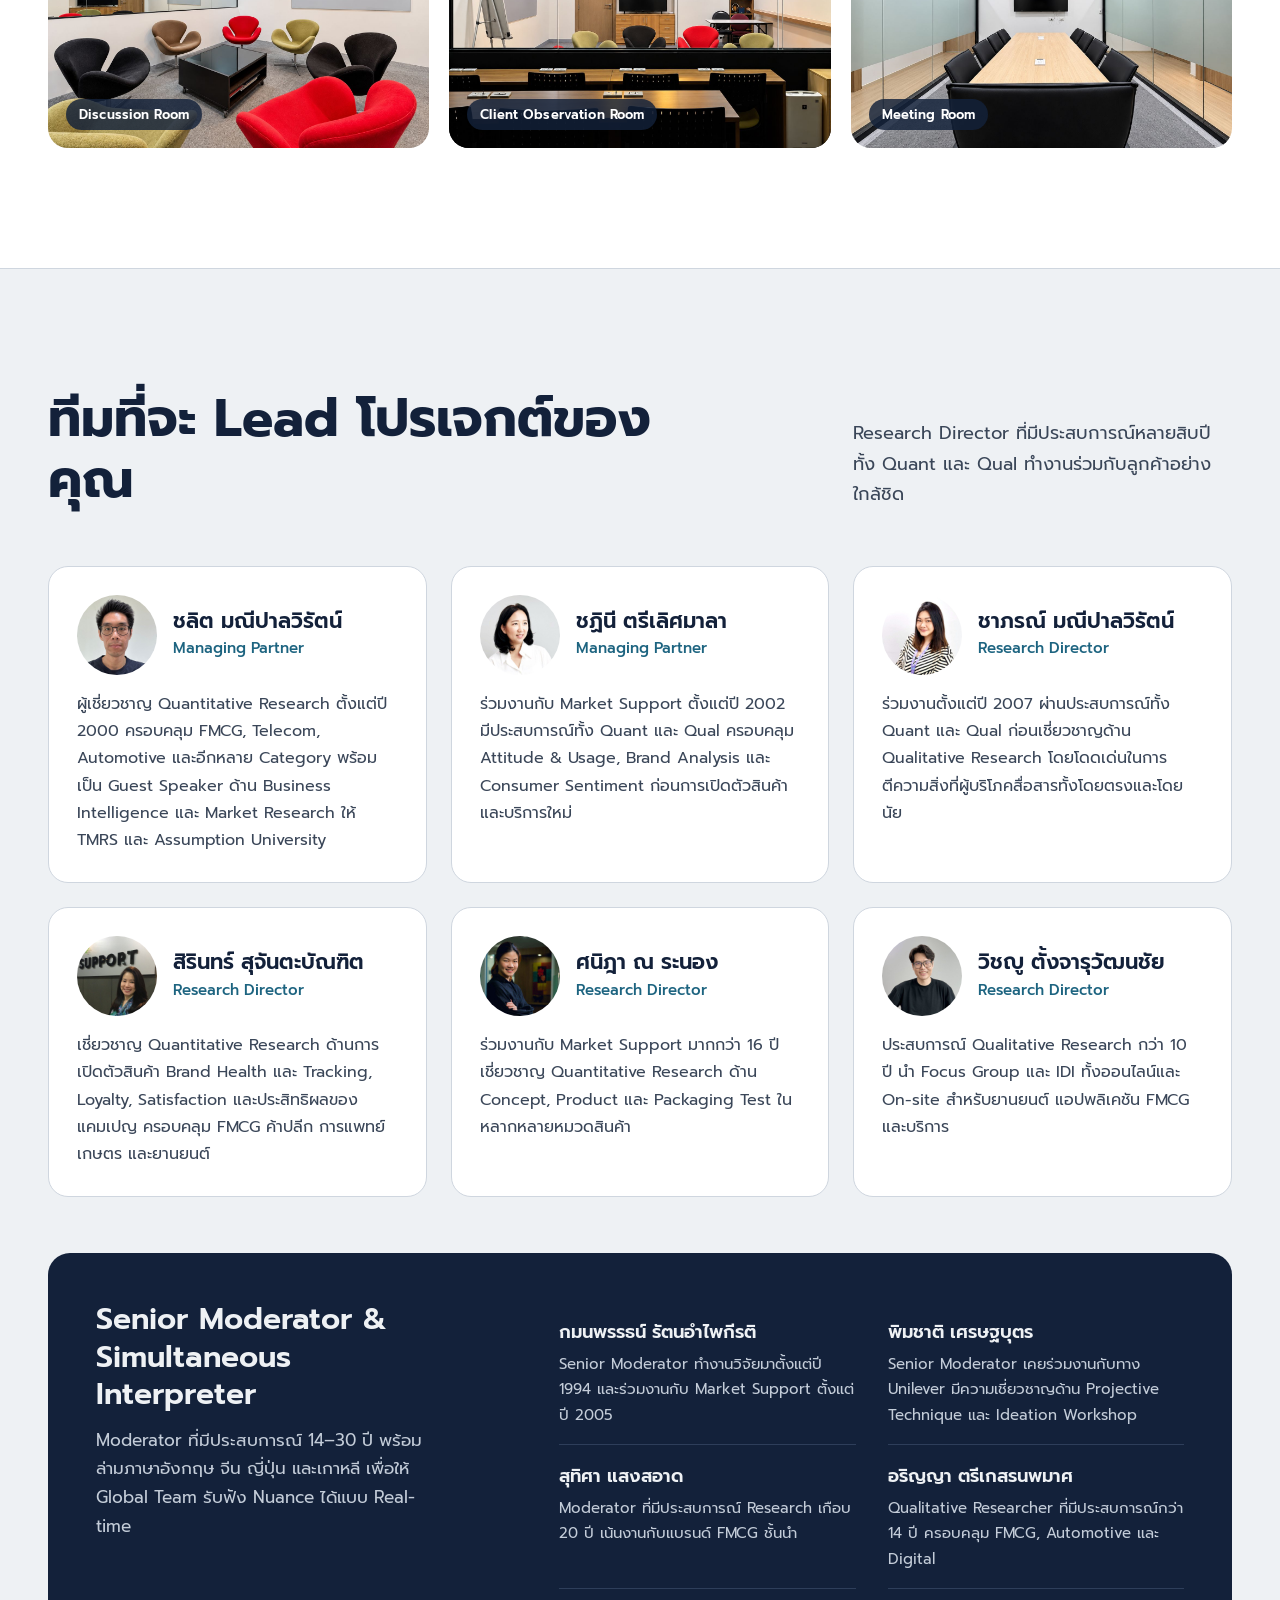
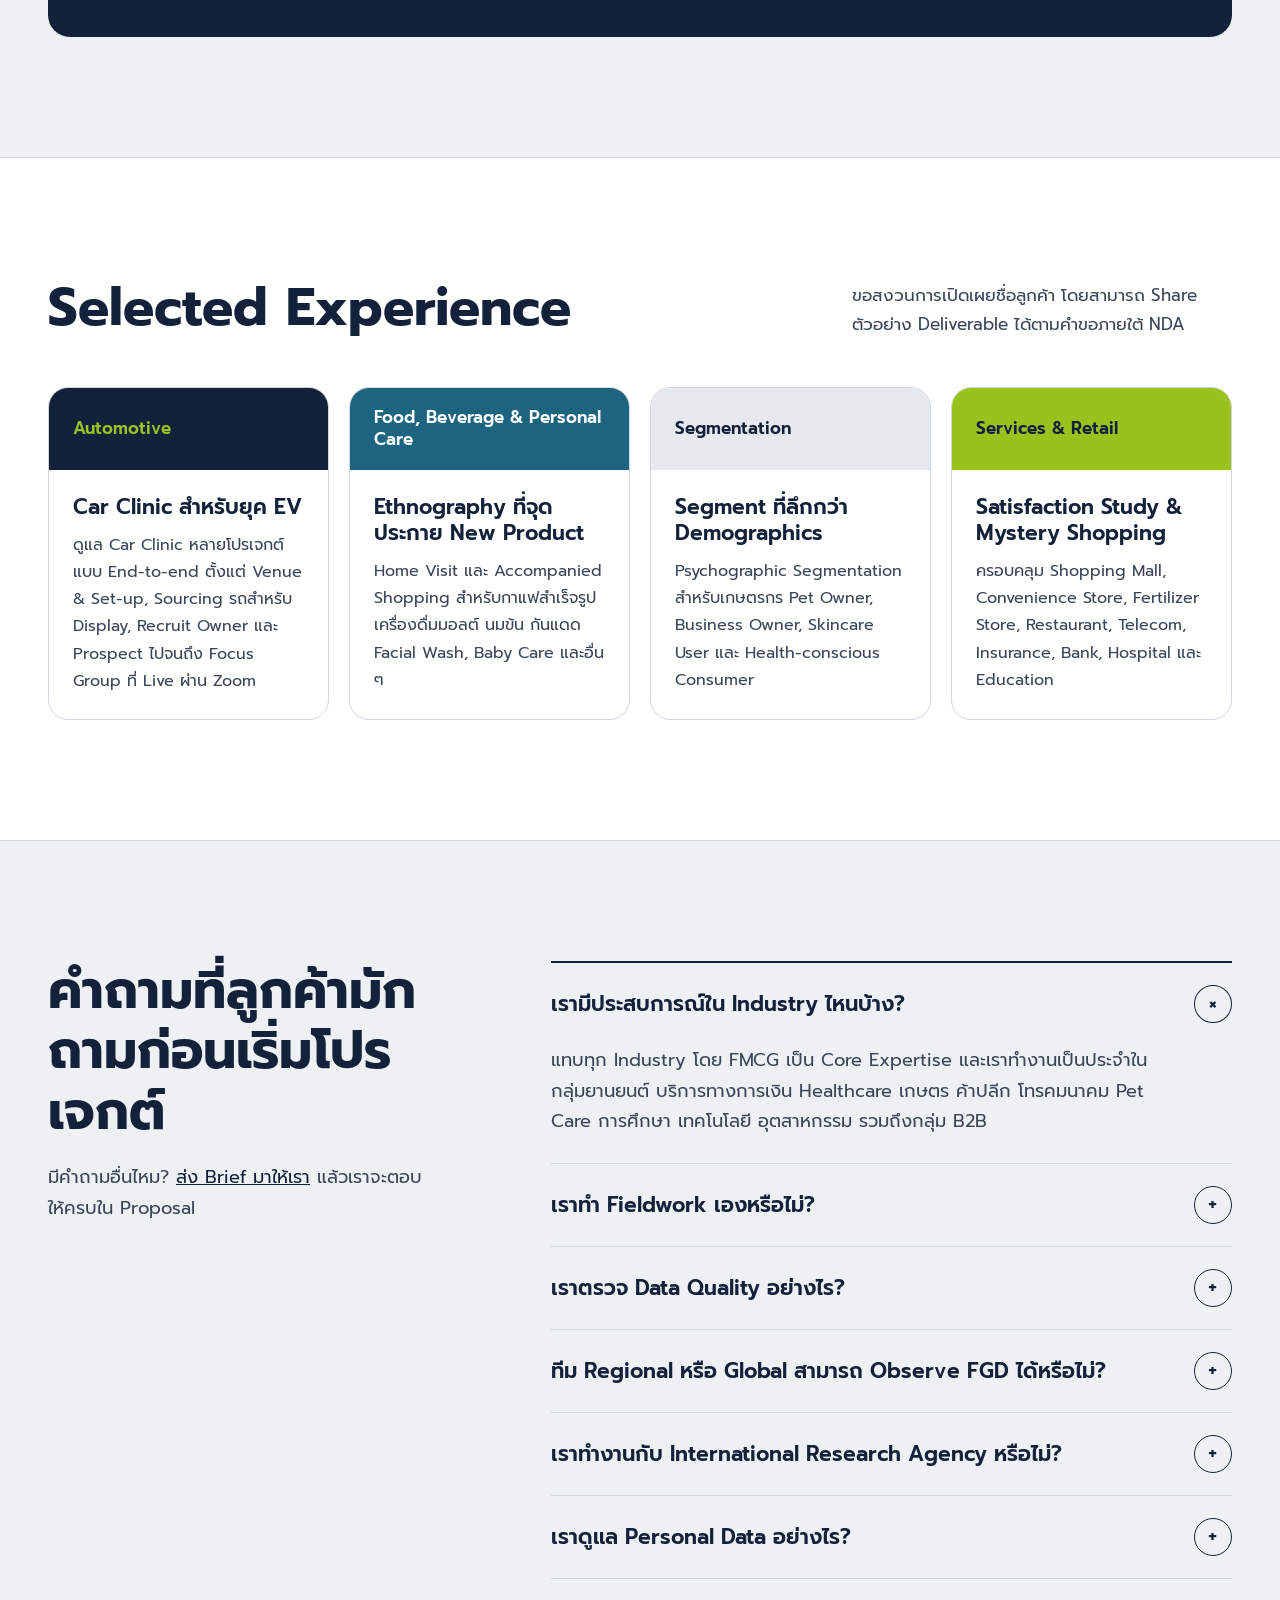
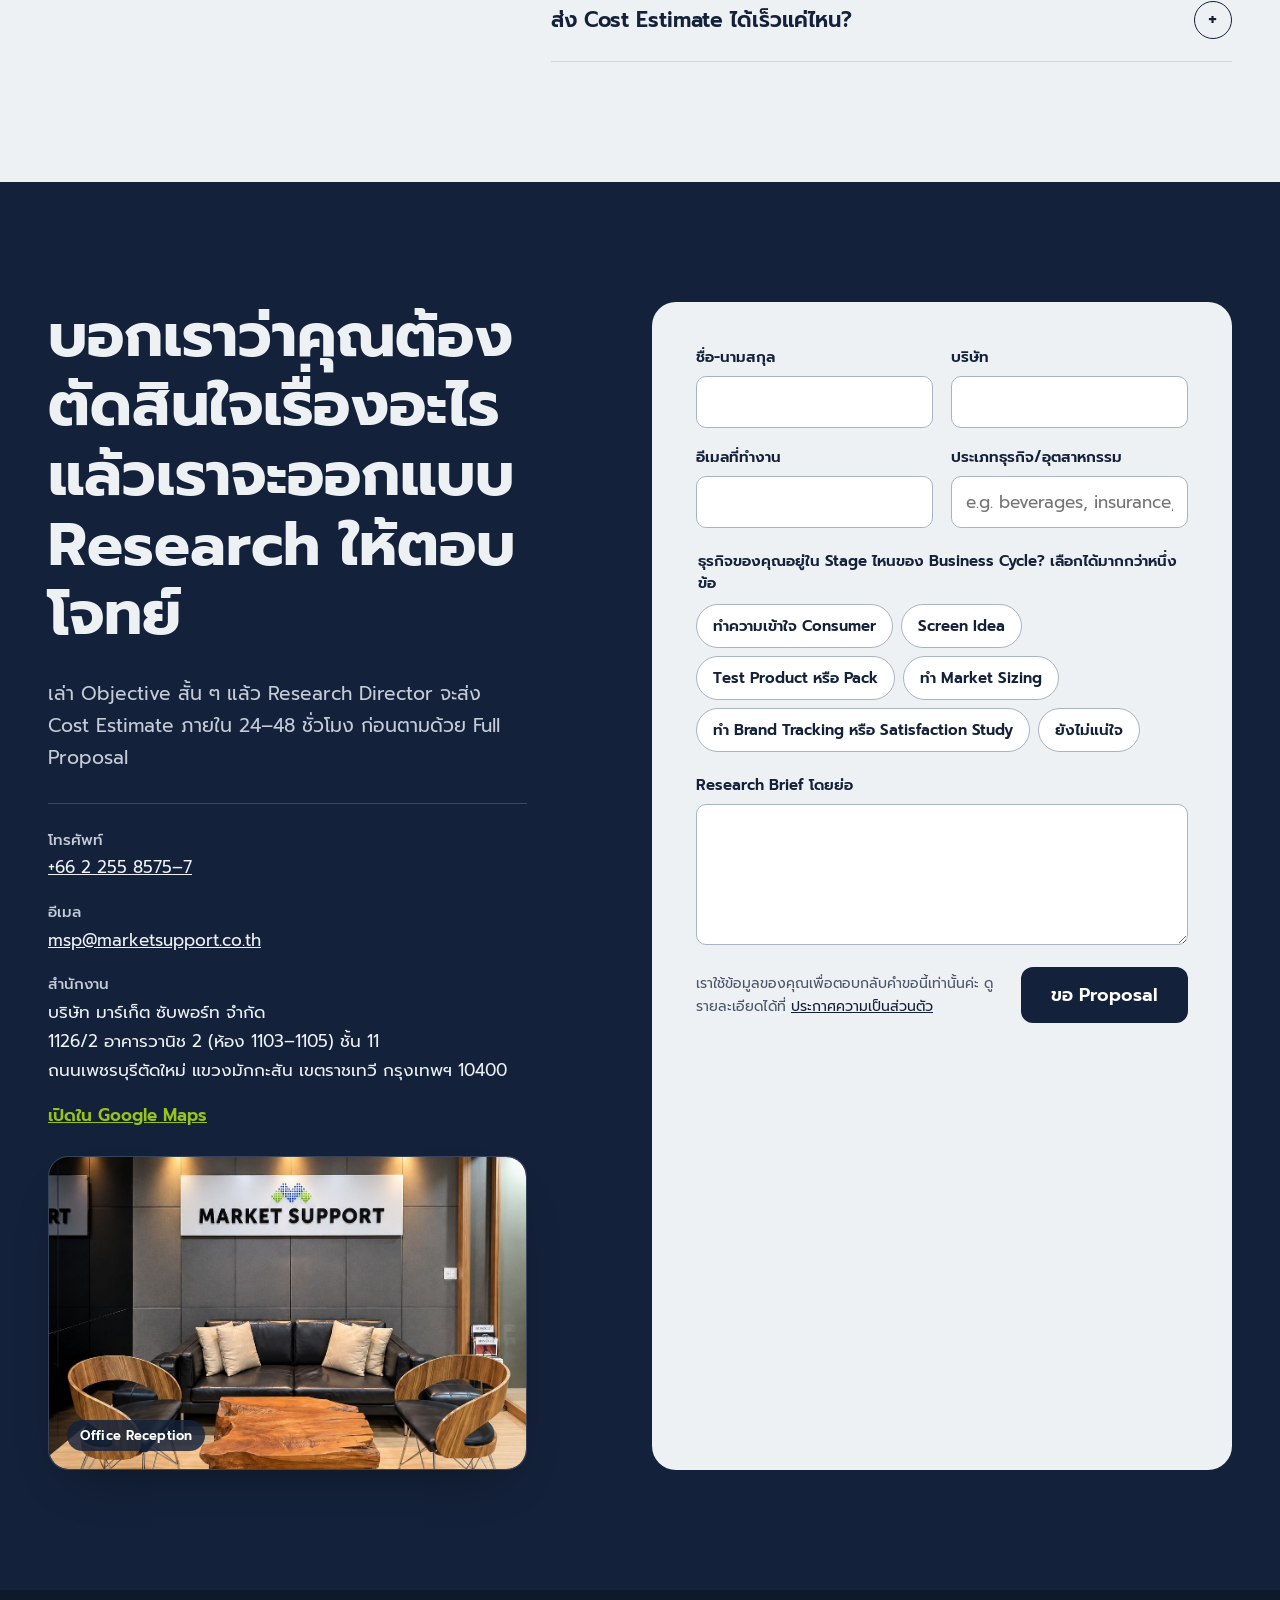
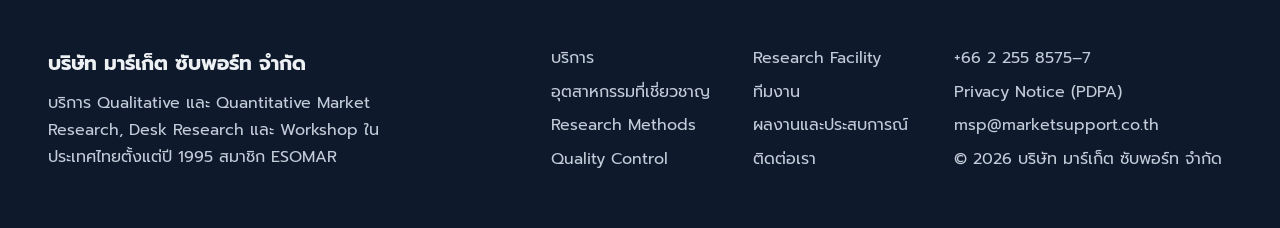
==== commit 8111ef75: "Add files via upload" ====
--- a/th/index.html
+++ b/th/index.html
@@ -1262,40 +1262,26 @@
 </div>
 <div class="facility-gallery">
 <figure class="facility-gallery-item">
-<div class="facility-gallery-image"><img loading="lazy" decoding="async" src="../assets/img/facility-discussion-room.jpg" alt="Market Support discussion room with lounge chairs around a low table"><figcaption>Discussion Room</figcaption></div>
-<div class="facility-mobile-description" style="display: flex; flex-direction: column; gap: 12px">
+<div class="facility-gallery-image"><img loading="lazy" decoding="async" src="../assets/img/facility-discussion-room.jpg" alt="Market Support discussion room with lounge chairs around a low table"><figcaption style="position:absolute;left:18px;bottom:18px;margin:0;background:rgba(19,33,58,.82);color:#fff;padding:9px 13px;border-radius:999px;font-family:'Bricolage Grotesque',sans-serif;font-size:13px;line-height:1;font-weight:600;letter-spacing:.01em">Discussion Room</figcaption></div>
+<div class="facility-mobile-description" style="display: flex; flex-direction: column; gap: 12px; margin-top: 20px">
 <h3 style="margin: 0; font-family: 'Bricolage Grotesque', sans-serif; font-size: 22px; font-weight: 600">อุปกรณ์ภายในห้อง</h3>
 <p style="margin: 0; font-size: 17px; line-height: 1.6; color: #3A4658">รองรับการบันทึกภาพและเสียงภาษาไทย พร้อมล่ามแปลพร้อมกัน จอสำหรับแสดง TVC และ Print Ad รวมถึงอุปกรณ์สำหรับ Workshop และ Ice-breaker ครบชุด พร้อม Wi-Fi ที่ปลอดภัย ของว่าง และเครื่องดื่ม</p>
 </div>
 </figure>
 <figure class="facility-gallery-item facility-observation-item">
-<div class="facility-gallery-image"><img loading="lazy" decoding="async" src="../assets/img/facility-observation-room.jpg" alt="Client observation room with desks facing the one-way viewing window into the discussion room"><figcaption>Client Observation Room</figcaption></div>
-<div class="facility-mobile-description" style="display: flex; flex-direction: column; gap: 12px">
+<div class="facility-gallery-image"><img loading="lazy" decoding="async" src="../assets/img/facility-observation-room.jpg" alt="Client observation room with desks facing the one-way viewing window into the discussion room"><figcaption style="position:absolute;left:18px;bottom:18px;margin:0;background:rgba(19,33,58,.82);color:#fff;padding:9px 13px;border-radius:999px;font-family:'Bricolage Grotesque',sans-serif;font-size:13px;line-height:1;font-weight:600;letter-spacing:.01em">Client Observation Room</figcaption></div>
+<div class="facility-mobile-description" style="display: flex; flex-direction: column; gap: 12px; margin-top: 20px">
 <h3 style="margin: 0; font-family: 'Bricolage Grotesque', sans-serif; font-size: 22px; font-weight: 600">สำหรับ Observer</h3>
 <p style="margin: 0; font-size: 17px; line-height: 1.6; color: #3A4658">ห้องสังเกตการณ์รองรับ 10 ที่นั่งพร้อมหูฟัง สามารถเสริมการรับชมผ่านจอในห้องประชุม และรองรับ Remote Viewing ออนไลน์สำหรับทีมที่อยู่ต่างประเทศ</p>
 </div>
 </figure>
 <figure class="facility-gallery-item">
-<div class="facility-gallery-image"><img loading="lazy" decoding="async" src="../assets/img/facility-meeting-room.jpg" alt="Market Support meeting room with conference table and display screen"><figcaption>Meeting Room</figcaption></div>
-<div class="facility-mobile-description" style="display: flex; flex-direction: column; gap: 12px">
+<div class="facility-gallery-image"><img loading="lazy" decoding="async" src="../assets/img/facility-meeting-room.jpg" alt="Market Support meeting room with conference table and display screen"><figcaption style="position:absolute;left:18px;bottom:18px;margin:0;background:rgba(19,33,58,.82);color:#fff;padding:9px 13px;border-radius:999px;font-family:'Bricolage Grotesque',sans-serif;font-size:13px;line-height:1;font-weight:600;letter-spacing:.01em">Meeting Room</figcaption></div>
+<div class="facility-mobile-description" style="display: flex; flex-direction: column; gap: 12px; margin-top: 20px">
 <h3 style="margin: 0; font-family: 'Bricolage Grotesque', sans-serif; font-size: 22px; font-weight: 600">Online Session</h3>
 <p style="margin: 0; font-size: 17px; line-height: 1.6; color: #3A4658">รองรับ Virtual IDI และ Group ตั้งแต่การจัดการคำเชิญและลิงก์ การบันทึกตามภาษาที่ต้องการ ล่ามสด การแสดง Stimulus บนหน้าจอ การจัดส่งสินค้าเพื่อ Live Unboxing และการทดสอบ UX/UI ผ่าน Screen Share</p>
 </div>
 </figure>
-</div>
-<div class="facility-descriptions-desktop" style="display: grid; grid-template-columns: repeat(3, minmax(0, 1fr)); gap: 40px">
-<div style="display: flex; flex-direction: column; gap: 12px">
-<h3 style="margin: 0; font-family: 'Bricolage Grotesque', sans-serif; font-size: 22px; font-weight: 600">อุปกรณ์ภายในห้อง</h3>
-<p style="margin: 0; font-size: 17px; line-height: 1.6; color: #3A4658">รองรับการบันทึกภาพและเสียงภาษาไทย พร้อมล่ามแปลพร้อมกัน จอสำหรับแสดง TVC และ Print Ad รวมถึงอุปกรณ์สำหรับ Workshop และ Ice-breaker ครบชุด พร้อม Wi-Fi ที่ปลอดภัย ของว่าง และเครื่องดื่ม</p>
-</div>
-<div style="display: flex; flex-direction: column; gap: 12px">
-<h3 style="margin: 0; font-family: 'Bricolage Grotesque', sans-serif; font-size: 22px; font-weight: 600">สำหรับ Observer</h3>
-<p style="margin: 0; font-size: 17px; line-height: 1.6; color: #3A4658">ห้องสังเกตการณ์รองรับ 10 ที่นั่งพร้อมหูฟัง สามารถเสริมการรับชมผ่านจอในห้องประชุม และรองรับ Remote Viewing ออนไลน์สำหรับทีมที่อยู่ต่างประเทศ</p>
-</div>
-<div style="display: flex; flex-direction: column; gap: 12px">
-<h3 style="margin: 0; font-family: 'Bricolage Grotesque', sans-serif; font-size: 22px; font-weight: 600">Online Session</h3>
-<p style="margin: 0; font-size: 17px; line-height: 1.6; color: #3A4658">รองรับ Virtual IDI และ Group ตั้งแต่การจัดการคำเชิญและลิงก์ การบันทึกตามภาษาที่ต้องการ ล่ามสด การแสดง Stimulus บนหน้าจอ การจัดส่งสินค้าเพื่อ Live Unboxing และการทดสอบ UX/UI ผ่าน Screen Share</p>
-</div>
 </div>
 </div>
 </section>
--- a/assets/css/home.css
+++ b/assets/css/home.css
@@ -145,12 +145,15 @@
 /* ---------- v2.3 facilities editorial gallery ---------- */
 #facilities .facility-gallery{display:grid;grid-template-columns:repeat(3,minmax(0,1fr));gap:20px;align-items:start}
 #facilities .facility-gallery-item{margin:0;min-width:0}
-#facilities .facility-gallery-image{width:100%;aspect-ratio:4/3;border-radius:20px;overflow:hidden;background:#EEF1F4}
+#facilities .facility-gallery-image{position:relative;width:100%;aspect-ratio:4/3;border-radius:20px;overflow:hidden;background:#EEF1F4}
 #facilities .facility-gallery-image img{display:block;width:100%;height:100%;object-fit:cover;object-position:center}
 #facilities .facility-observation-item .facility-gallery-image img{object-fit:contain;object-position:center;background:#111}
-#facilities .facility-gallery-item figcaption{margin-top:12px;font-family:'Bricolage Grotesque',sans-serif;font-size:17px;line-height:1.3;font-weight:600;color:#13213A}
+#facilities .facility-gallery-item figcaption{position:absolute;left:18px;bottom:18px;margin:0;background:rgba(19,33,58,.82);color:#fff;padding:9px 13px;border-radius:999px;font-family:'Bricolage Grotesque',sans-serif;font-size:13px;line-height:1;font-weight:600;letter-spacing:.01em}
+#facilities .facility-mobile-description{display:none !important}
 @media (max-width:600px){
-  #facilities .facility-gallery{grid-template-columns:1fr;gap:28px}
+  #facilities .facility-gallery{grid-template-columns:1fr;gap:36px}
   #facilities .facility-gallery-image{aspect-ratio:4/3;border-radius:18px}
-  #facilities .facility-gallery-item figcaption{margin-top:10px;font-size:17px}
+  #facilities .facility-gallery-item figcaption{left:12px;bottom:12px;font-size:12px;padding:7px 11px}
+  #facilities .facility-mobile-description{display:flex !important;margin-top:20px}
+  #facilities .facility-descriptions-desktop{display:none !important}
 }
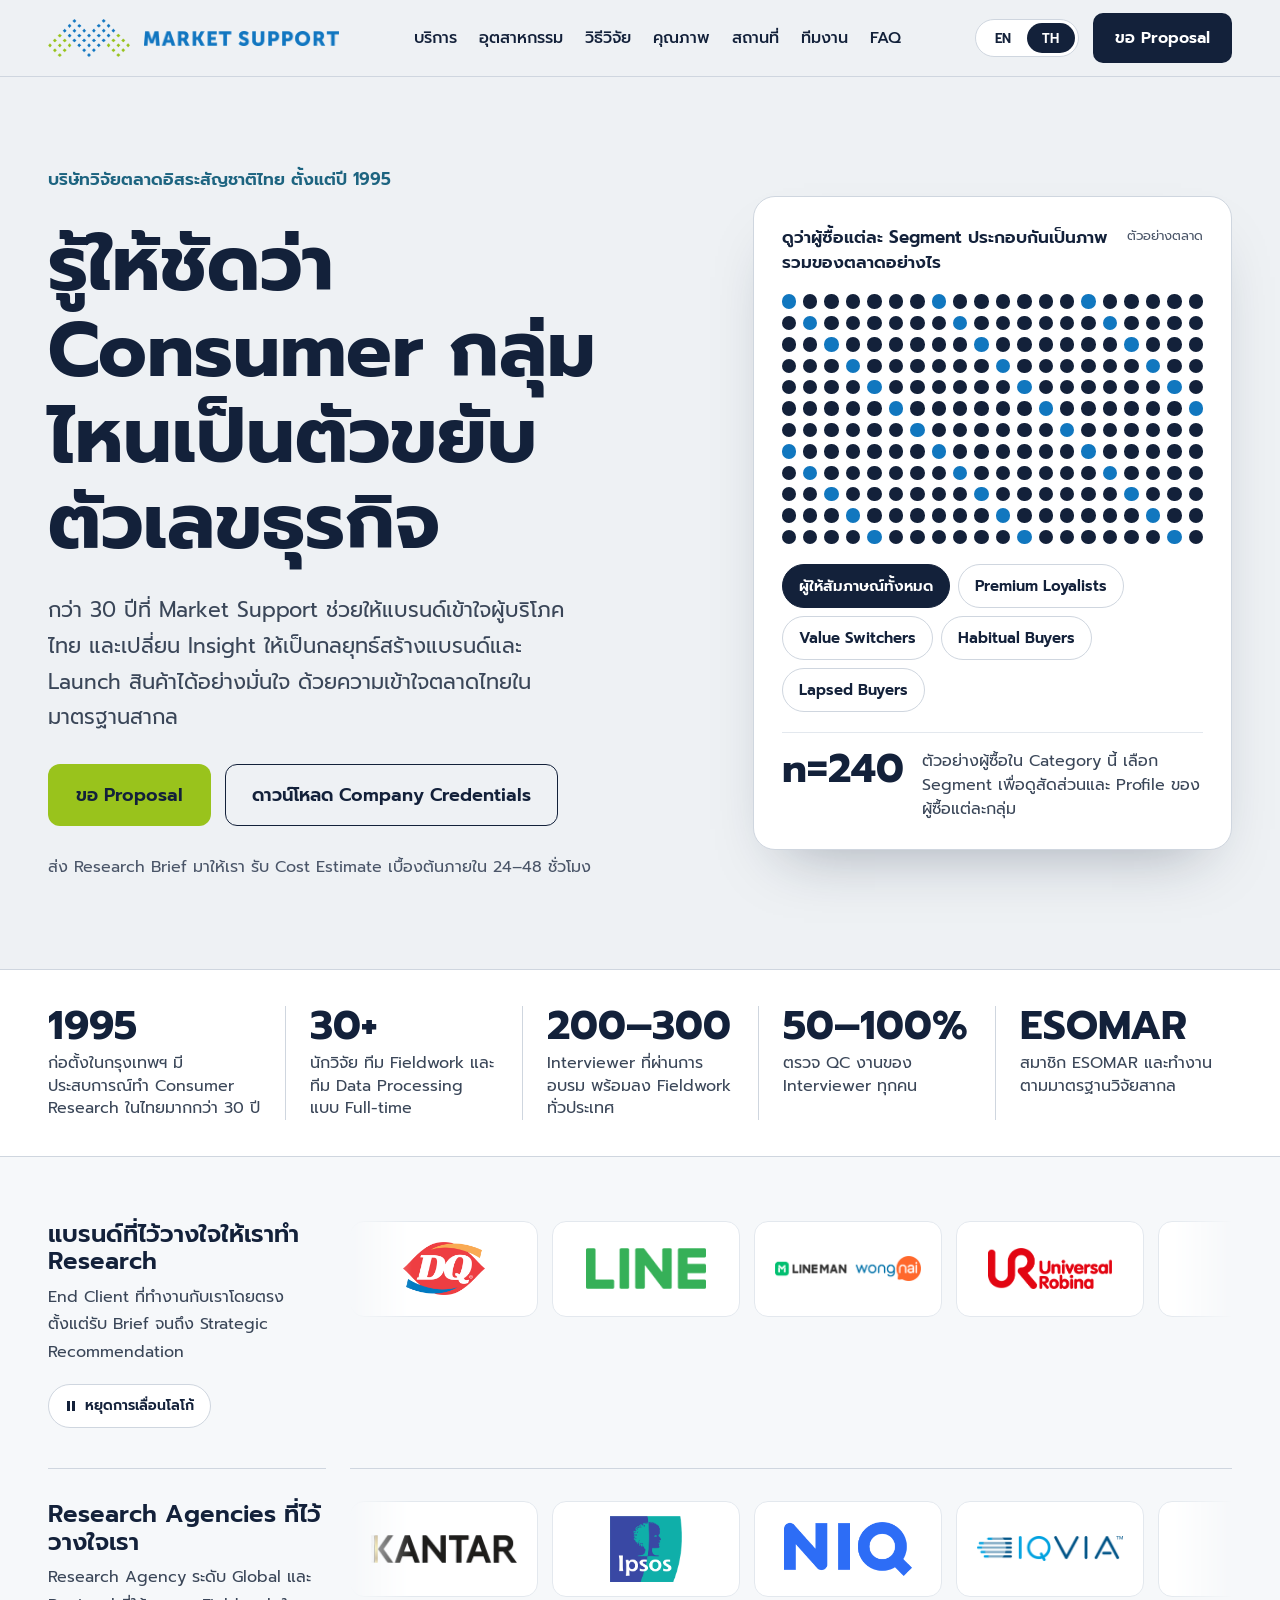
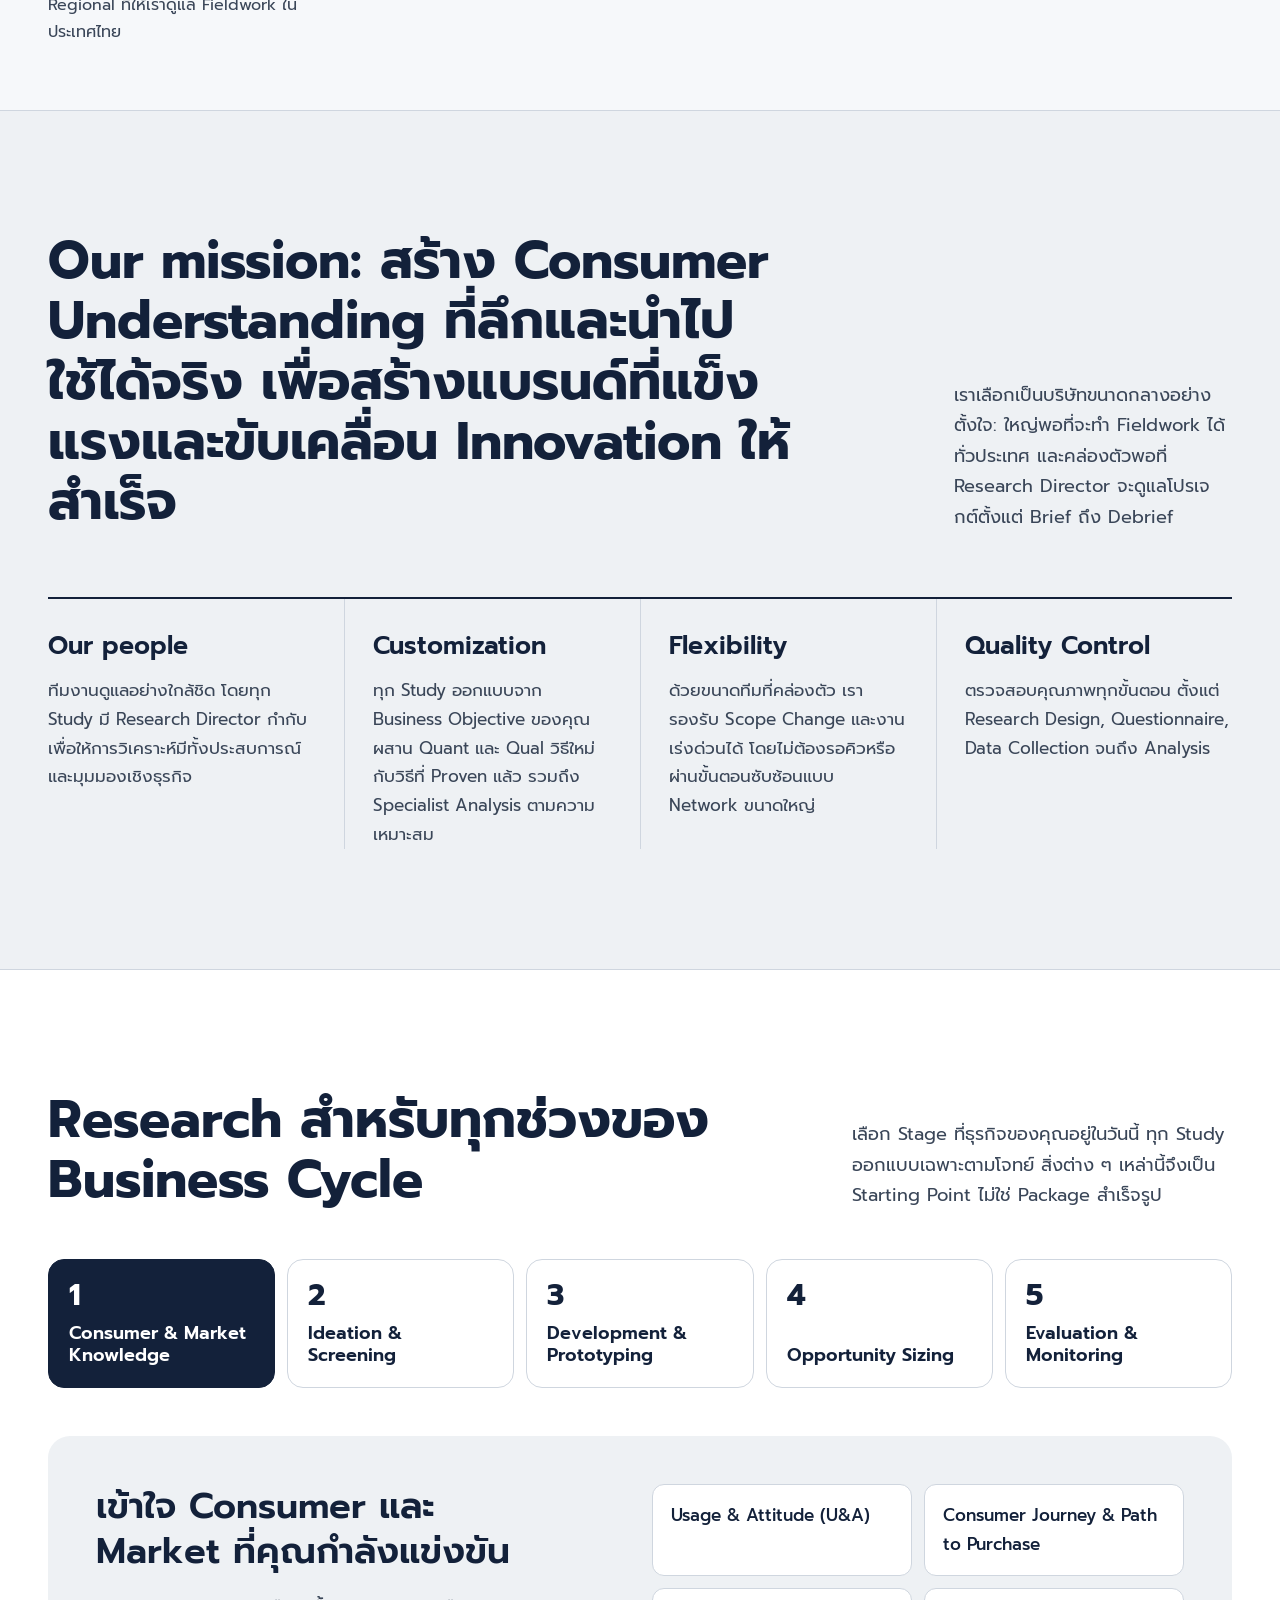
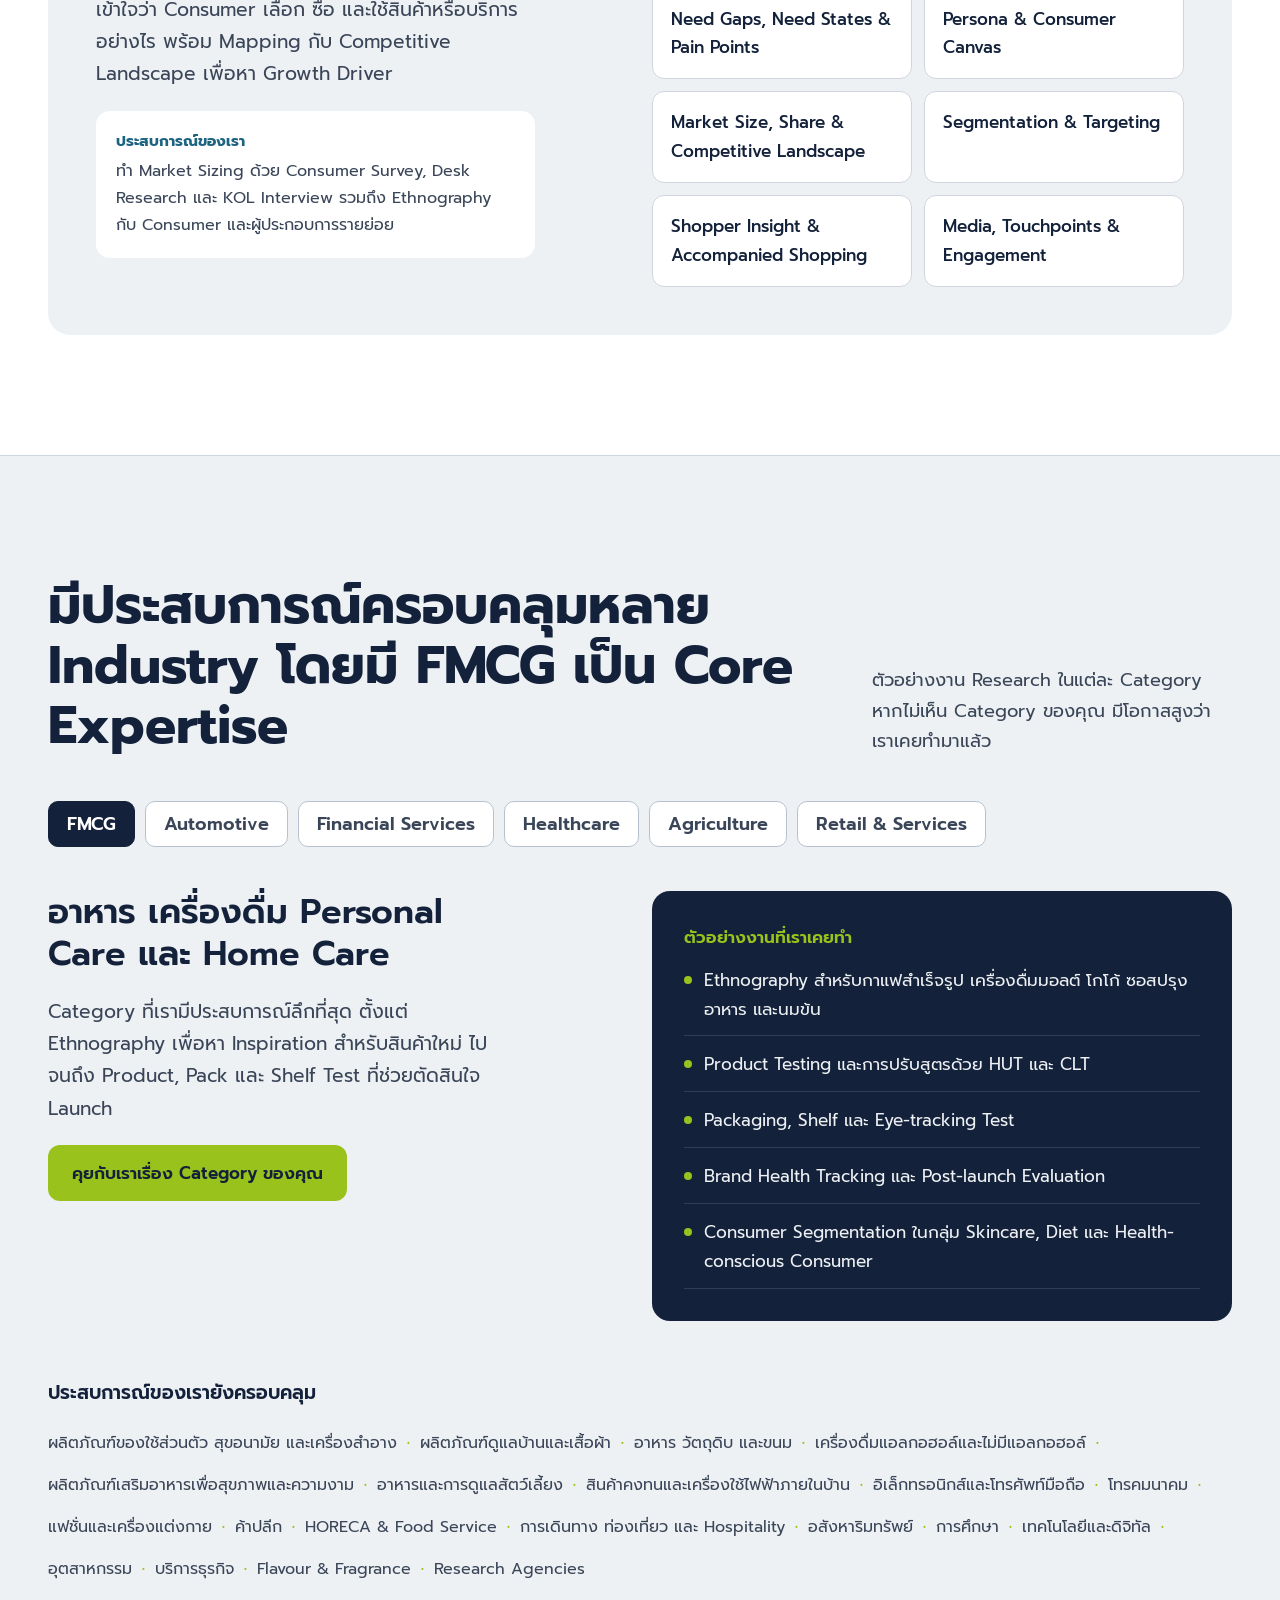
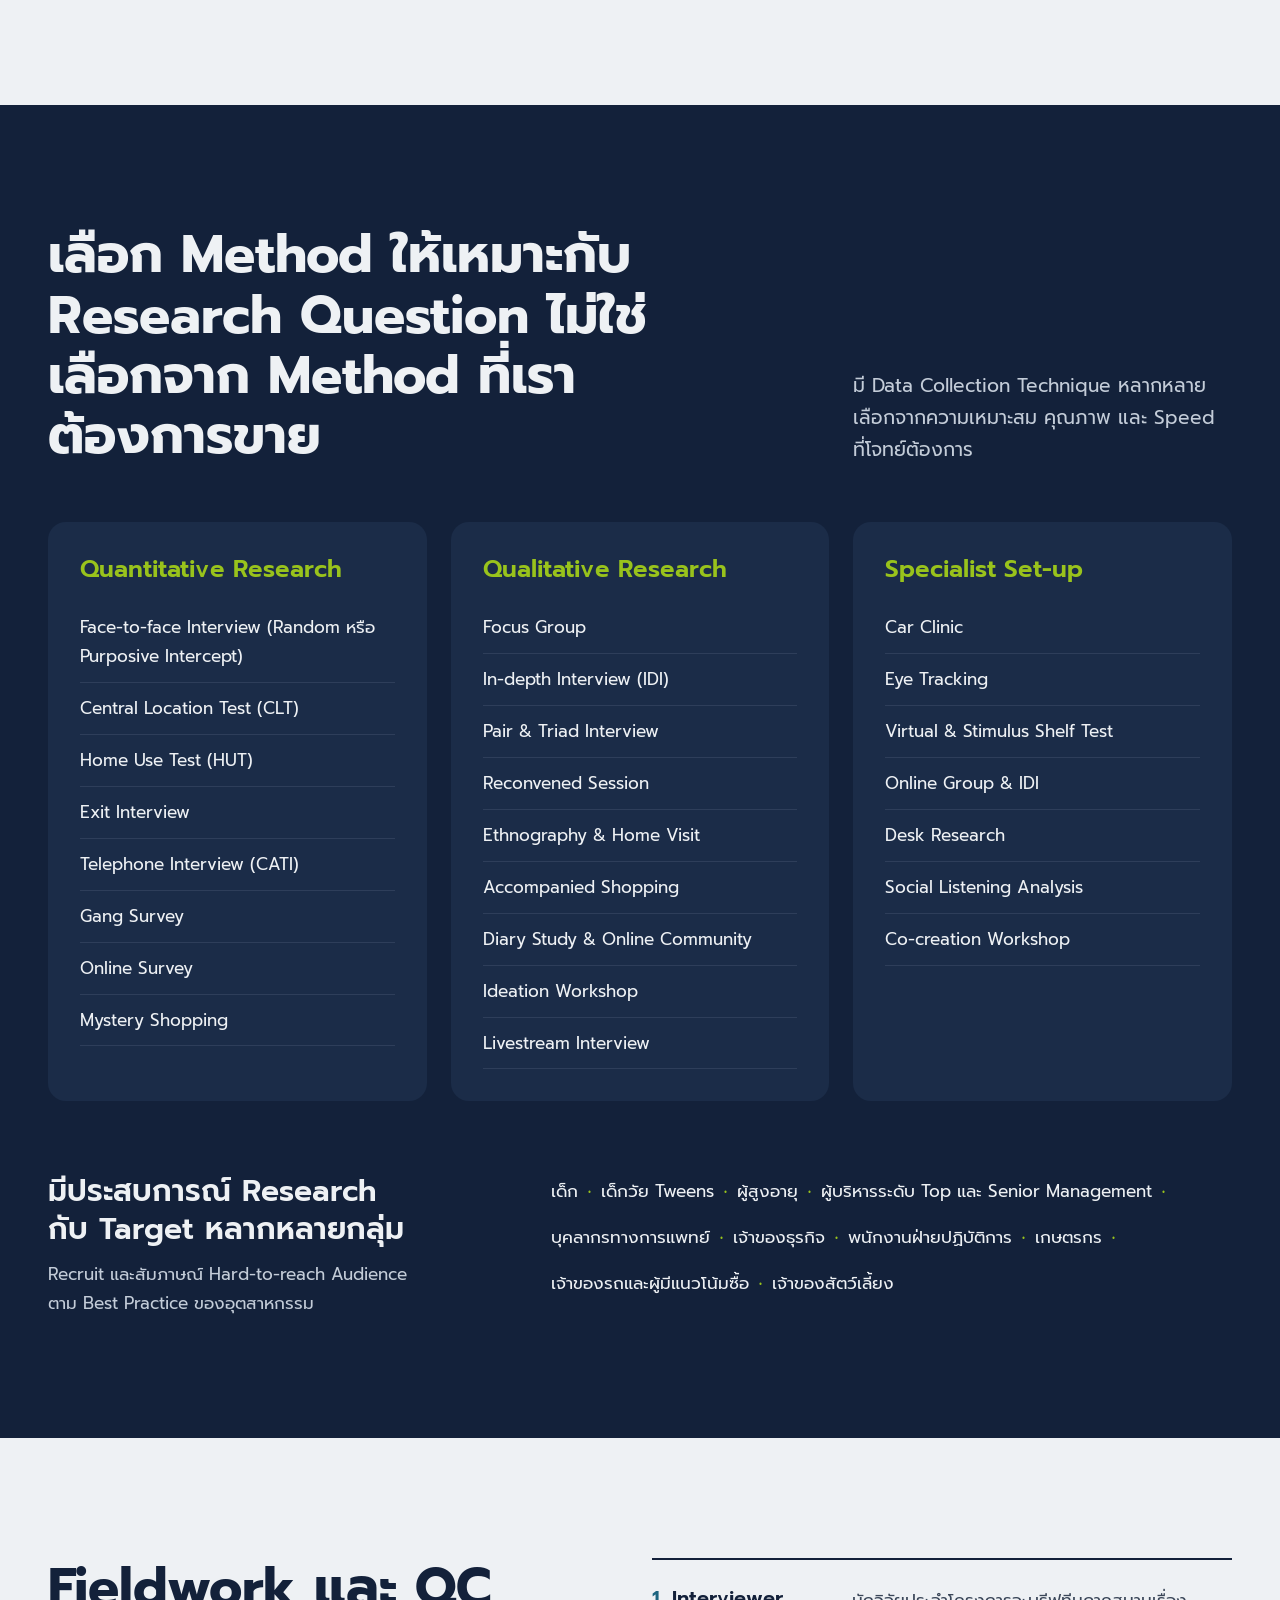
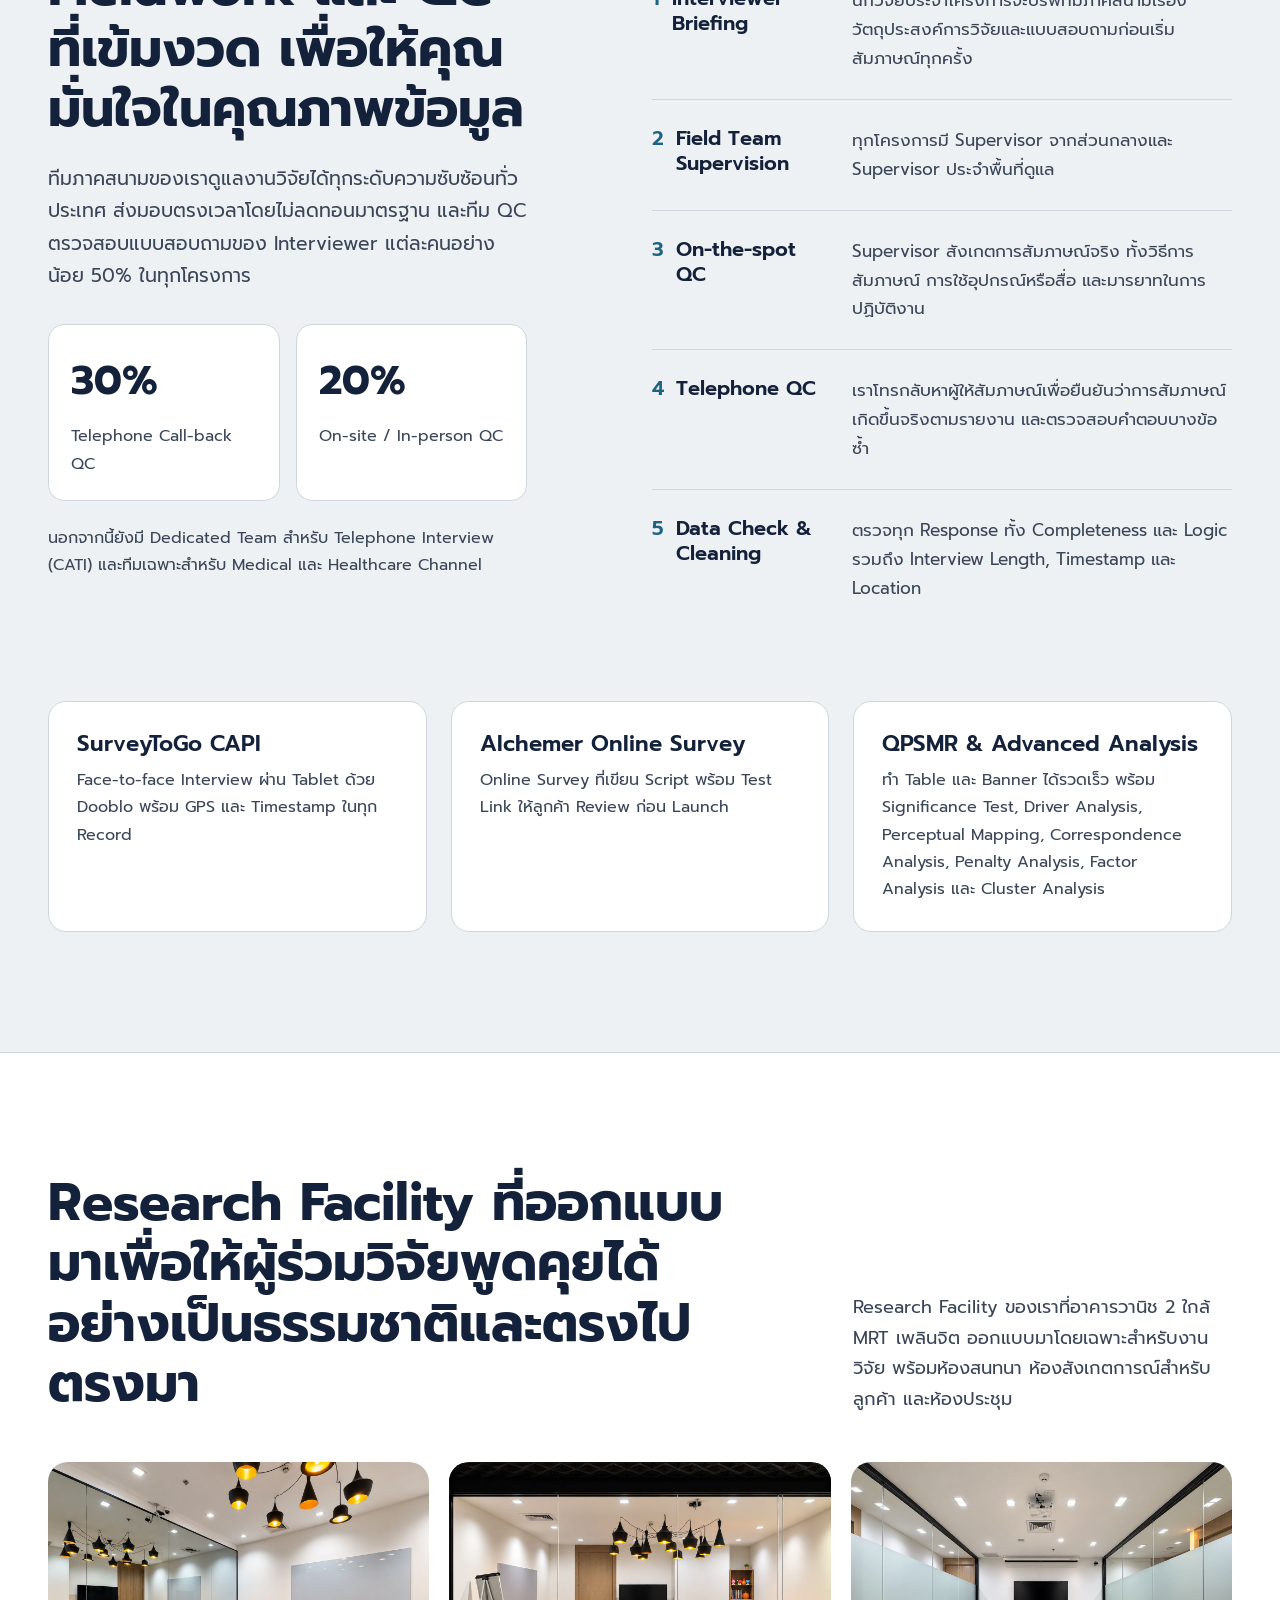
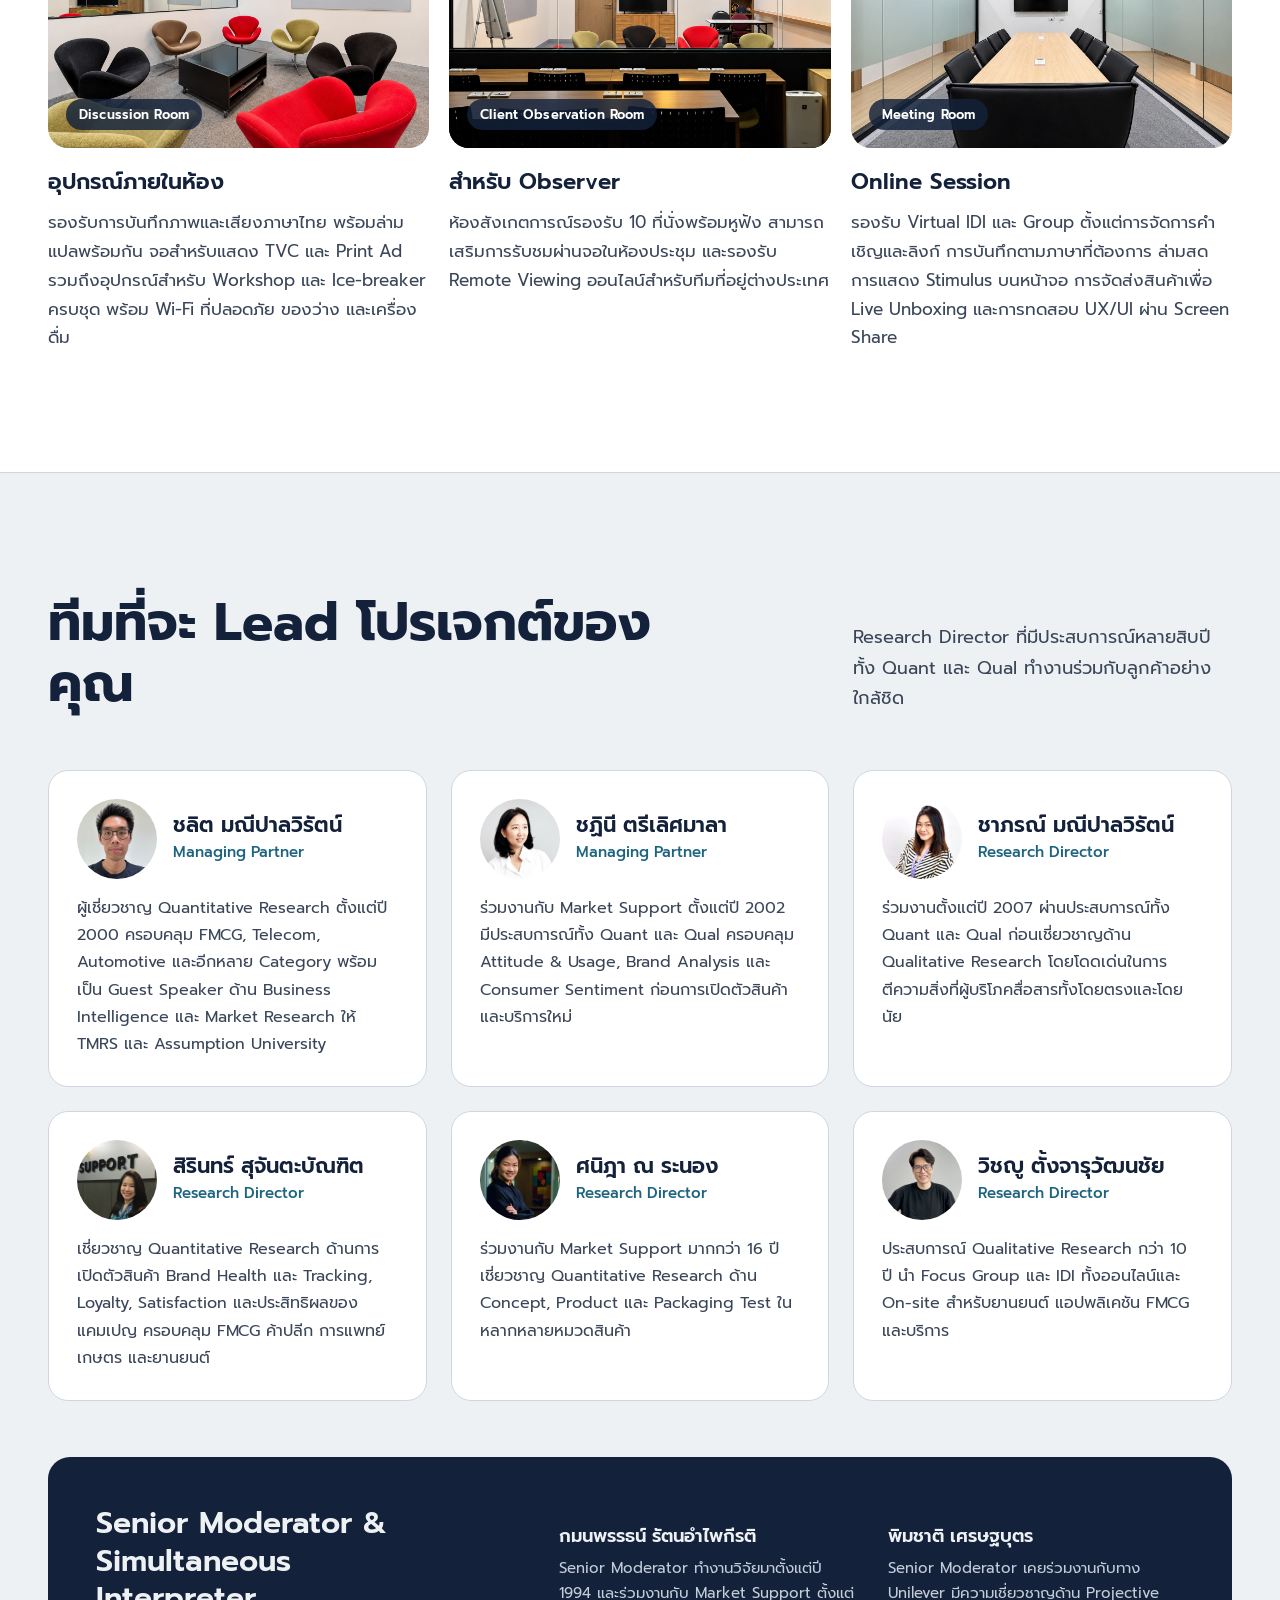
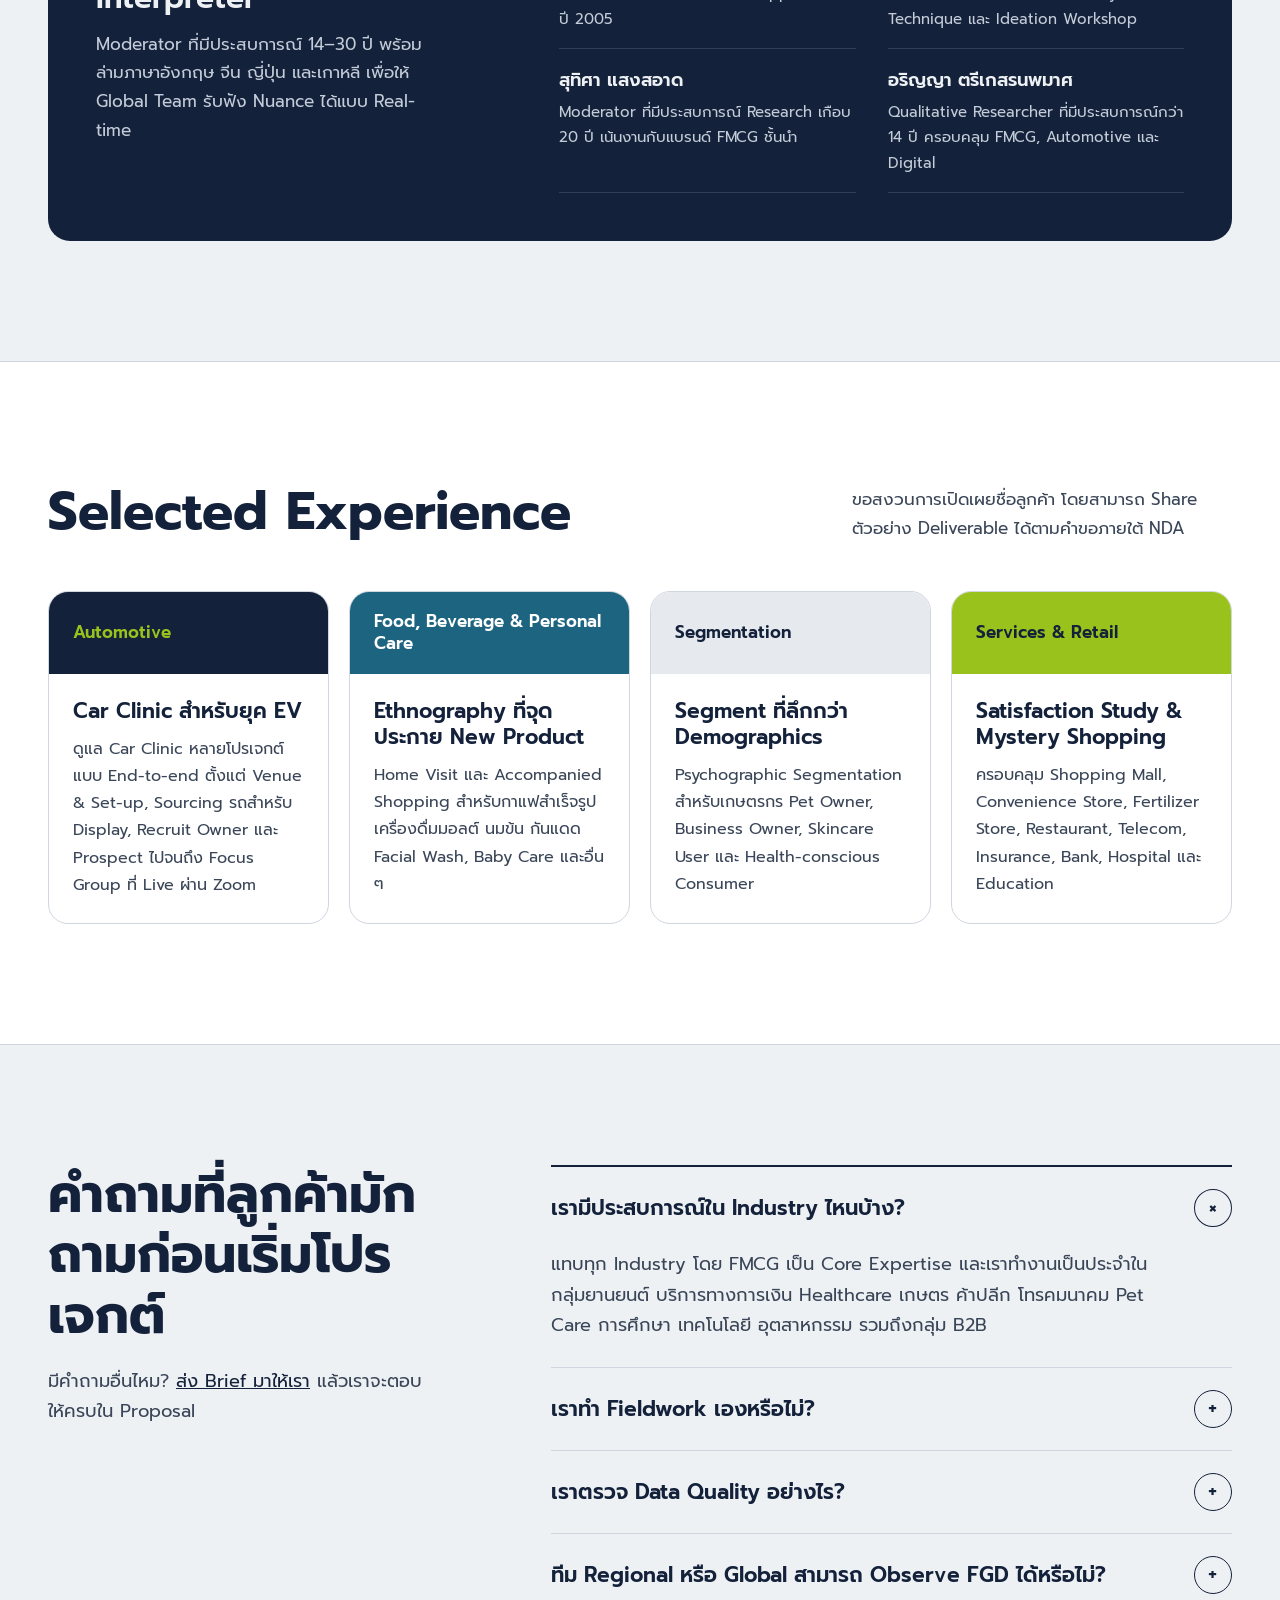
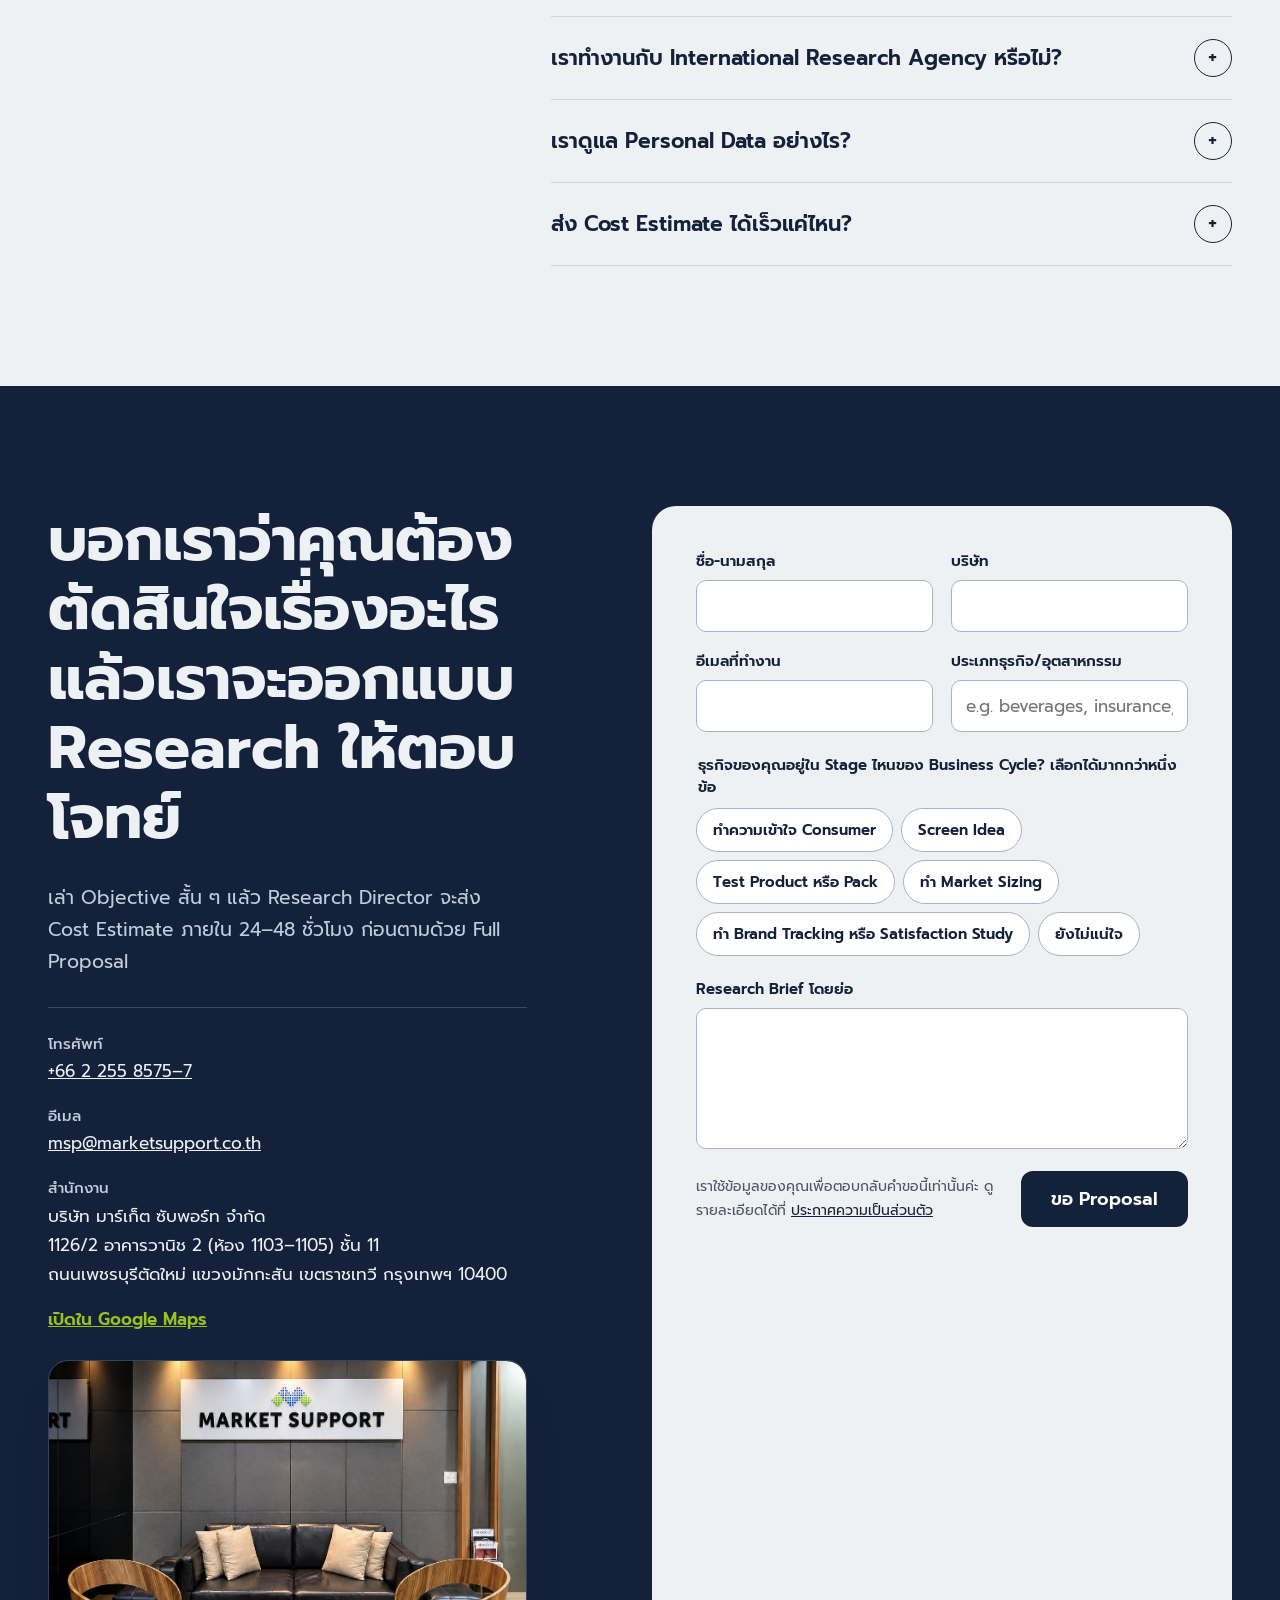
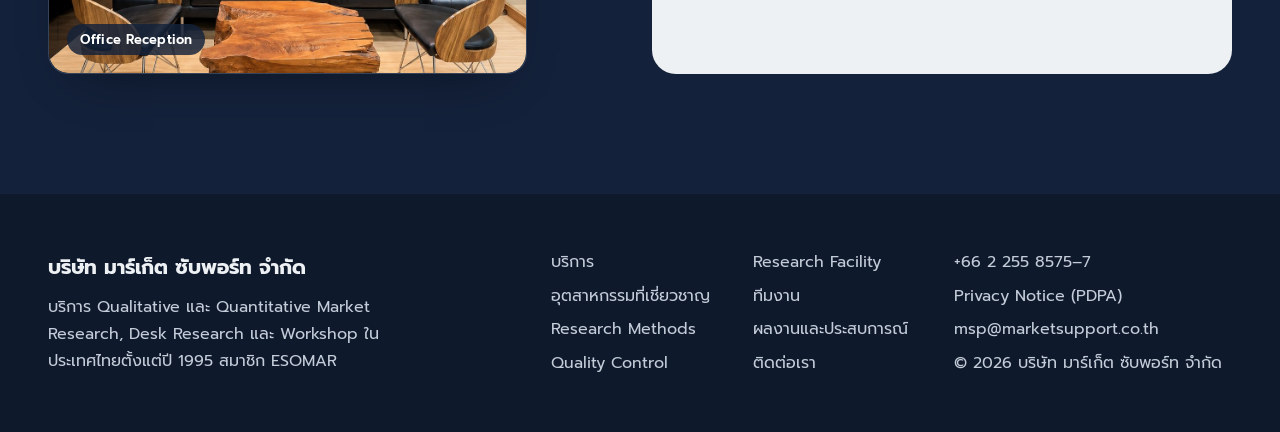
==== commit ad42e37f: "Update location reference in research facility description" ====
--- a/th/index.html
+++ b/th/index.html
@@ -1258,7 +1258,7 @@
 <div style="max-width: 1240px; margin: 0 auto; padding: 120px 48px; display: flex; flex-direction: column; gap: 48px">
 <div style="display: grid; grid-template-columns: repeat(12, minmax(0, 1fr)); column-gap: 24px">
 <h2 style="grid-column: span 7; margin: 0; font-family: 'Bricolage Grotesque', sans-serif; font-size: 52px; line-height: 1.04; letter-spacing: -0.03em; font-weight: 700">Research Facility ที่ออกแบบมาเพื่อให้ผู้ร่วมวิจัยพูดคุยได้อย่างเป็นธรรมชาติและตรงไปตรงมา</h2>
-<p style="grid-column: 9 / span 4; margin: 0; align-self: end; font-size: 18px; line-height: 1.6; color: #3A4658">Research Facility ของเราที่อาคารวานิช 2 ใกล้ MRT เพชรบุรี ออกแบบมาโดยเฉพาะสำหรับงานวิจัย พร้อมห้องสนทนา ห้องสังเกตการณ์สำหรับลูกค้า และห้องประชุม</p>
+<p style="grid-column: 9 / span 4; margin: 0; align-self: end; font-size: 18px; line-height: 1.6; color: #3A4658">Research Facility ของเราที่อาคารวานิช 2 ใกล้ MRT เพลินจิต ออกแบบมาโดยเฉพาะสำหรับงานวิจัย พร้อมห้องสนทนา ห้องสังเกตการณ์สำหรับลูกค้า และห้องประชุม</p>
 </div>
 <div class="facility-gallery">
 <figure class="facility-gallery-item">
--- a/assets/css/home.css
+++ b/assets/css/home.css
@@ -149,11 +149,8 @@
 #facilities .facility-gallery-image img{display:block;width:100%;height:100%;object-fit:cover;object-position:center}
 #facilities .facility-observation-item .facility-gallery-image img{object-fit:contain;object-position:center;background:#111}
 #facilities .facility-gallery-item figcaption{position:absolute;left:18px;bottom:18px;margin:0;background:rgba(19,33,58,.82);color:#fff;padding:9px 13px;border-radius:999px;font-family:'Bricolage Grotesque',sans-serif;font-size:13px;line-height:1;font-weight:600;letter-spacing:.01em}
-#facilities .facility-mobile-description{display:none !important}
 @media (max-width:600px){
   #facilities .facility-gallery{grid-template-columns:1fr;gap:36px}
   #facilities .facility-gallery-image{aspect-ratio:4/3;border-radius:18px}
   #facilities .facility-gallery-item figcaption{left:12px;bottom:12px;font-size:12px;padding:7px 11px}
-  #facilities .facility-mobile-description{display:flex !important;margin-top:20px}
-  #facilities .facility-descriptions-desktop{display:none !important}
 }
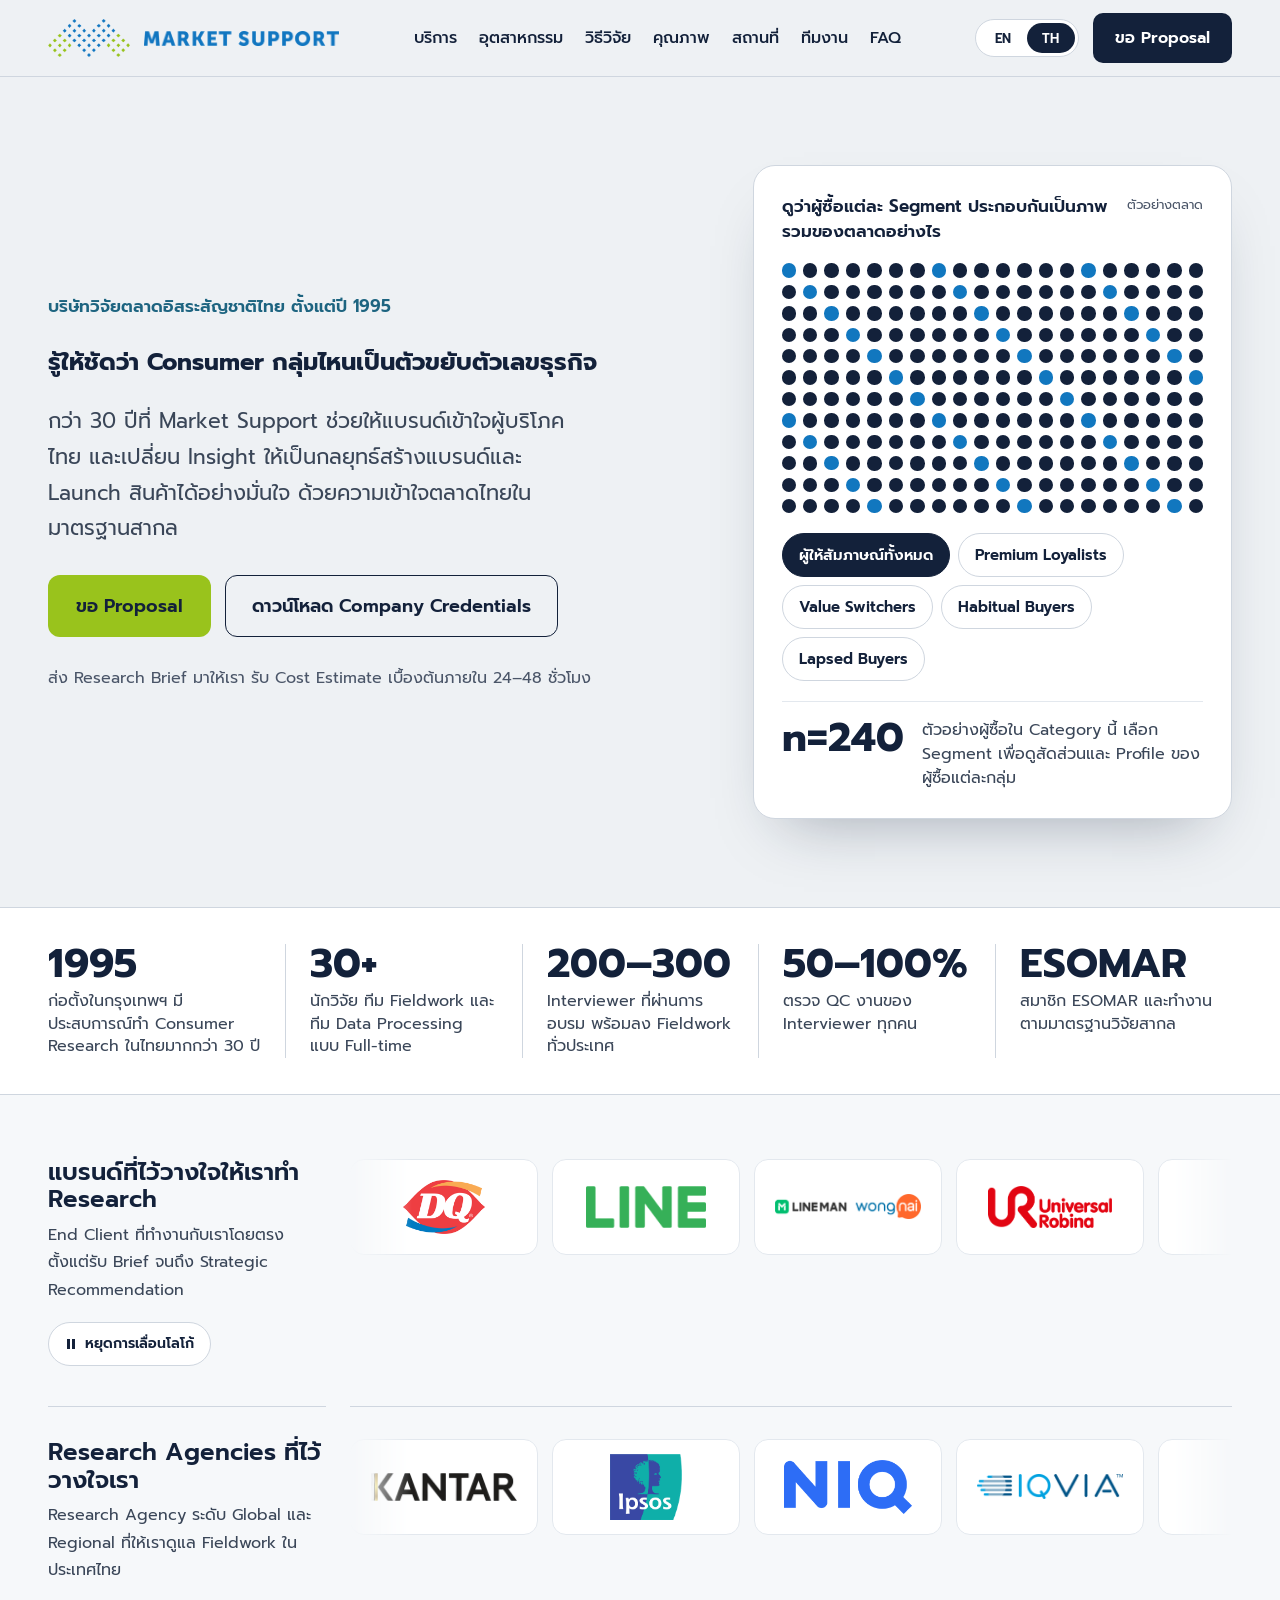
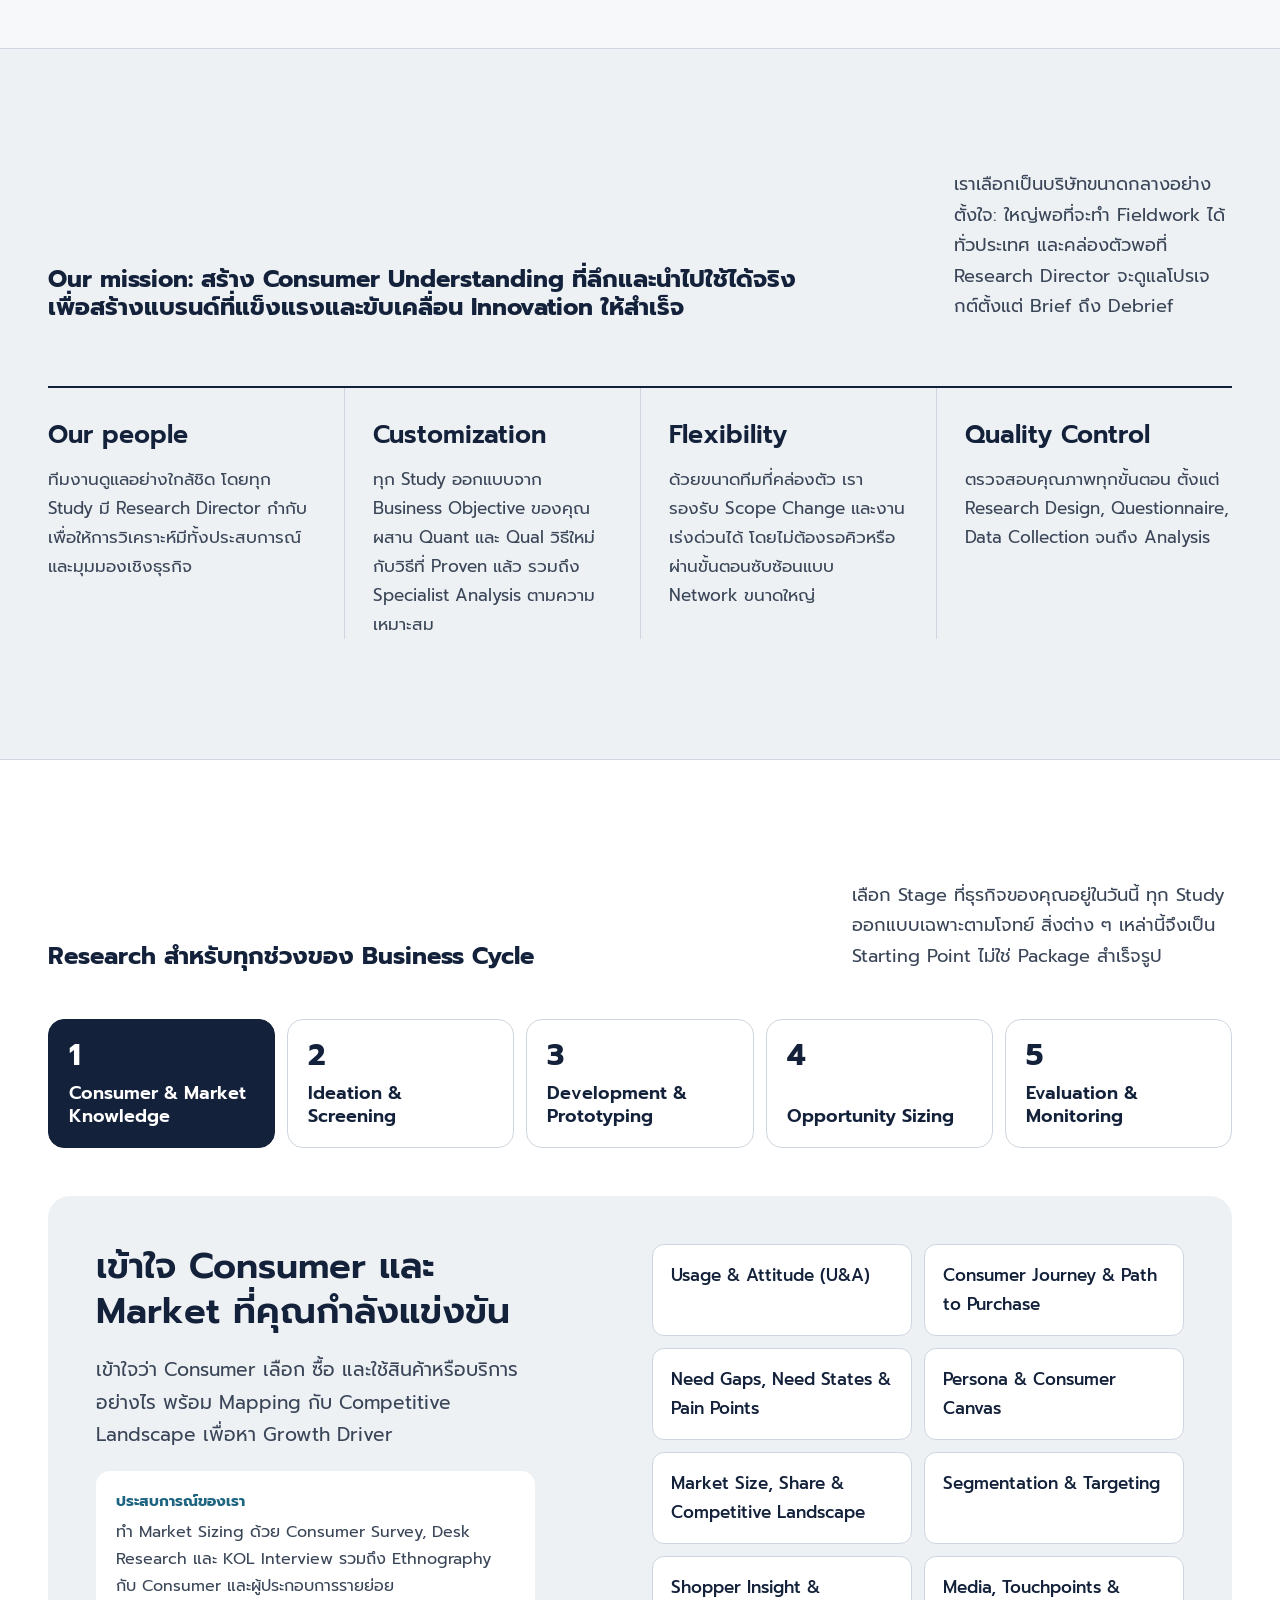
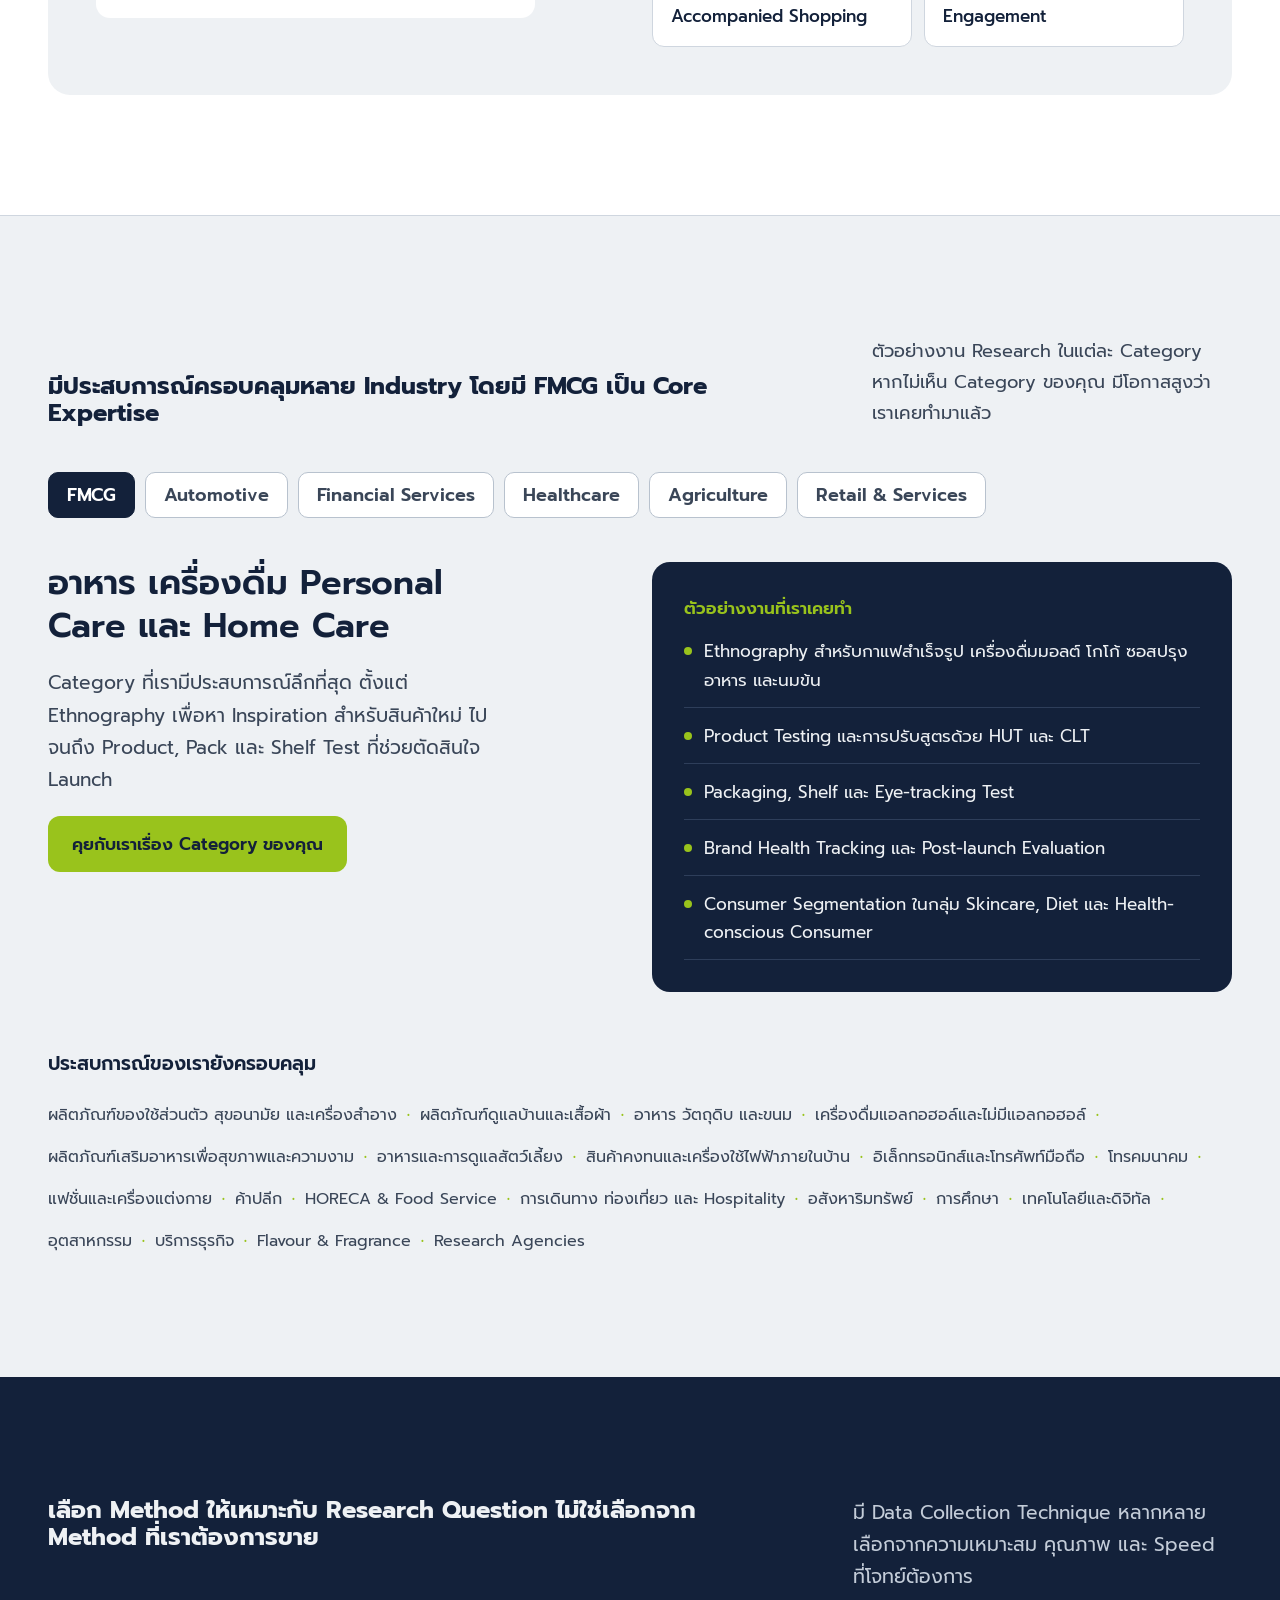
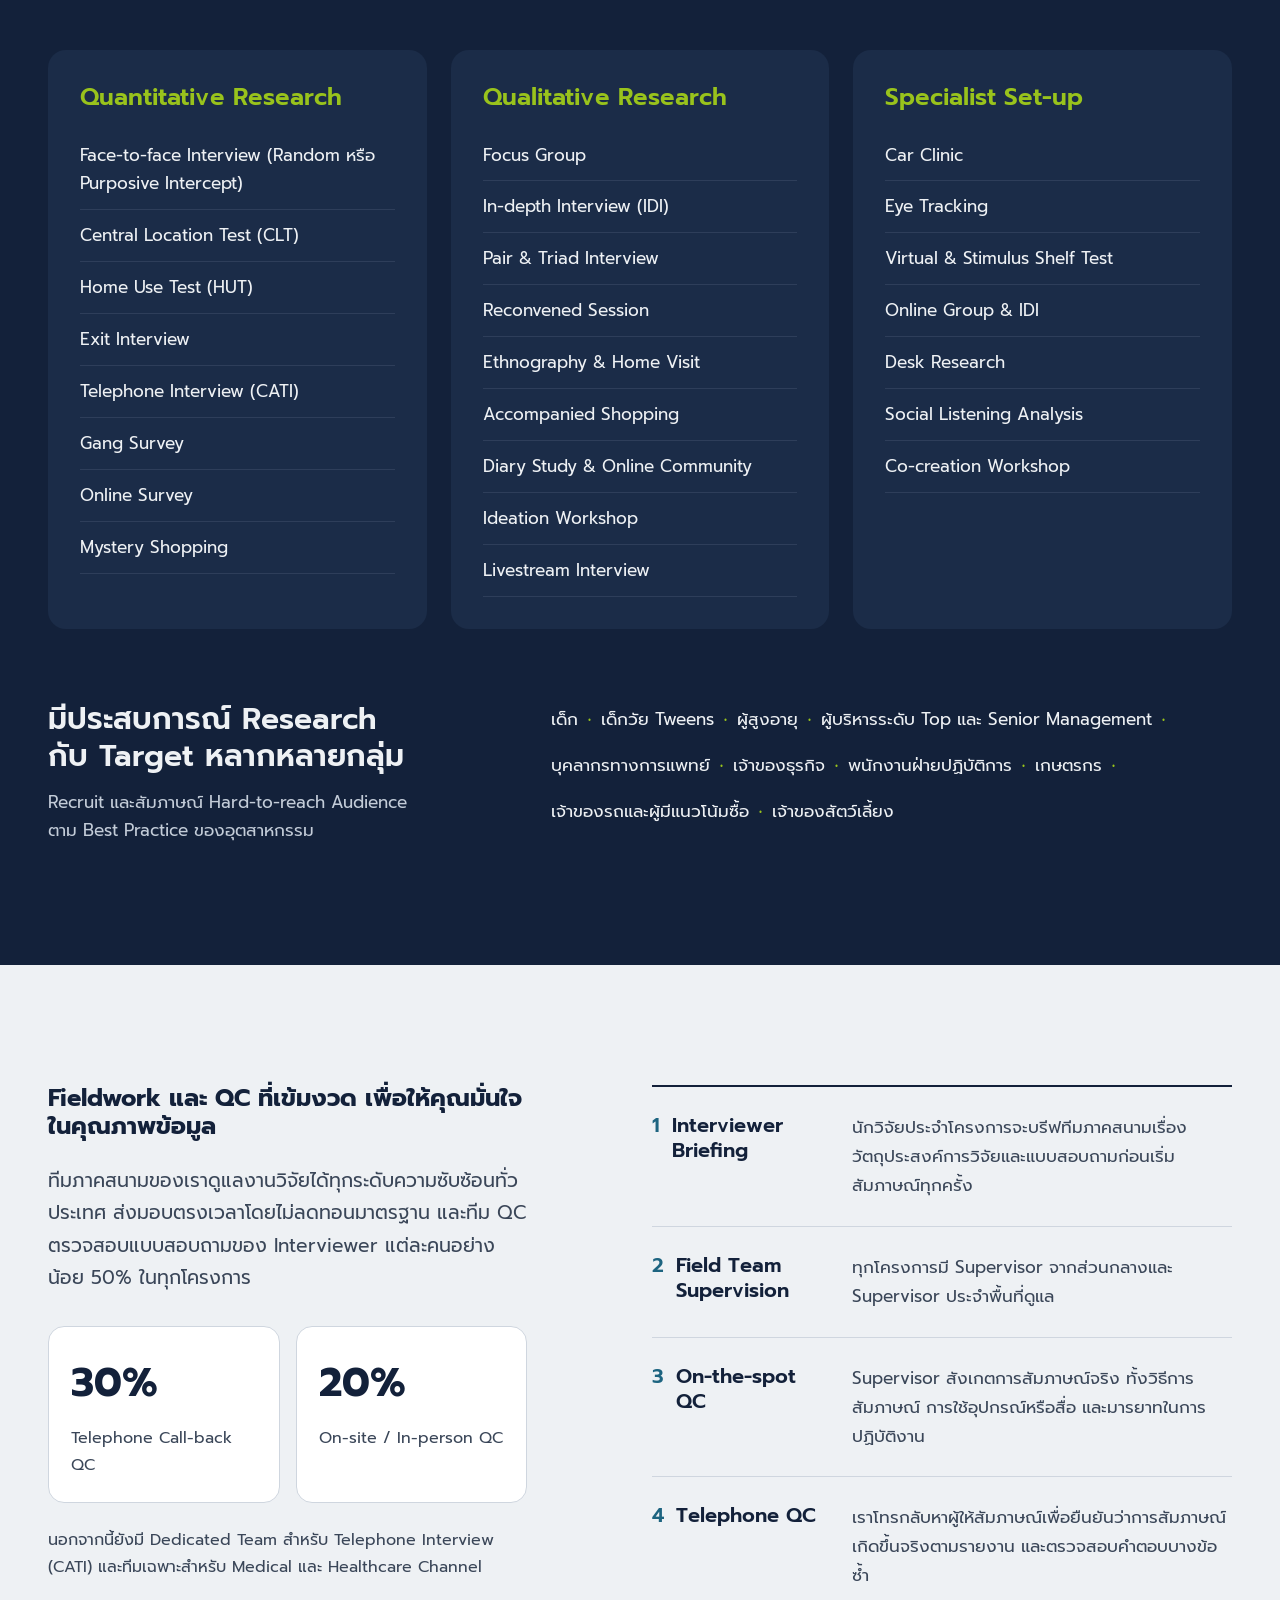
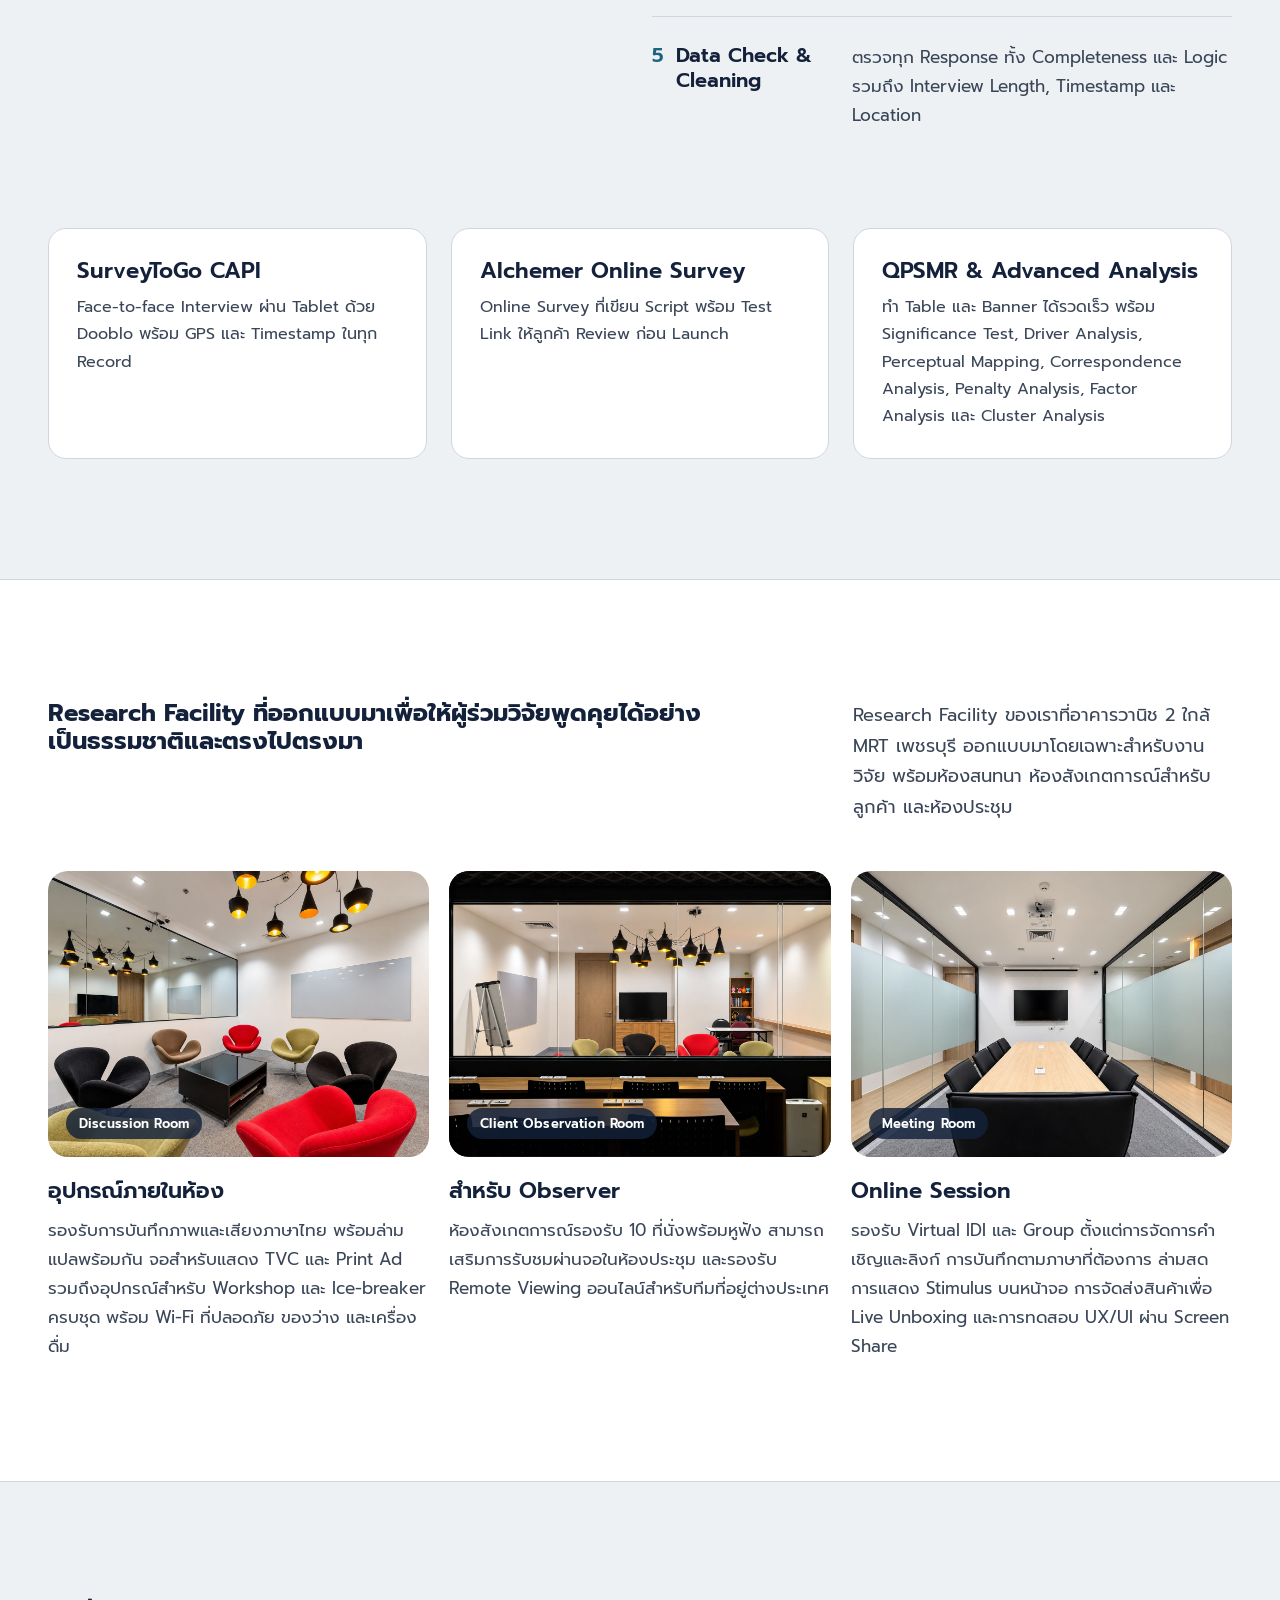
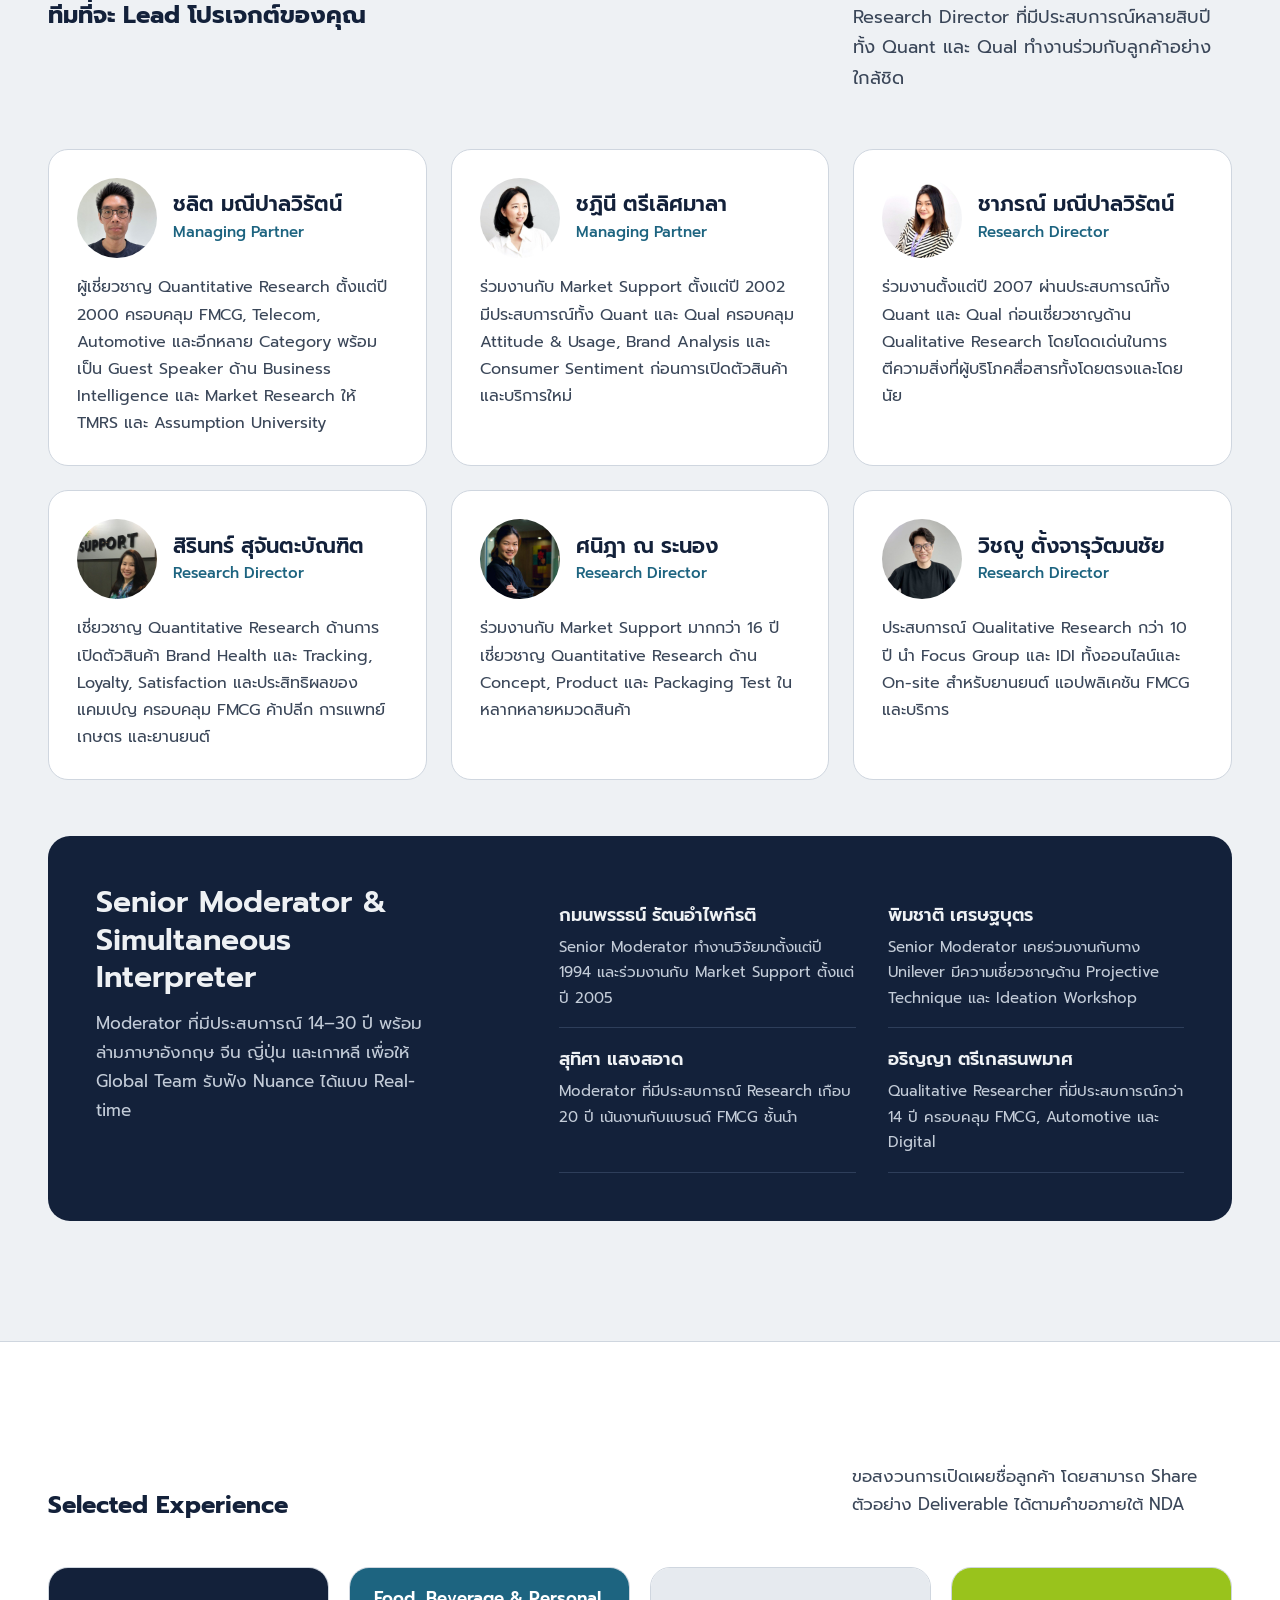
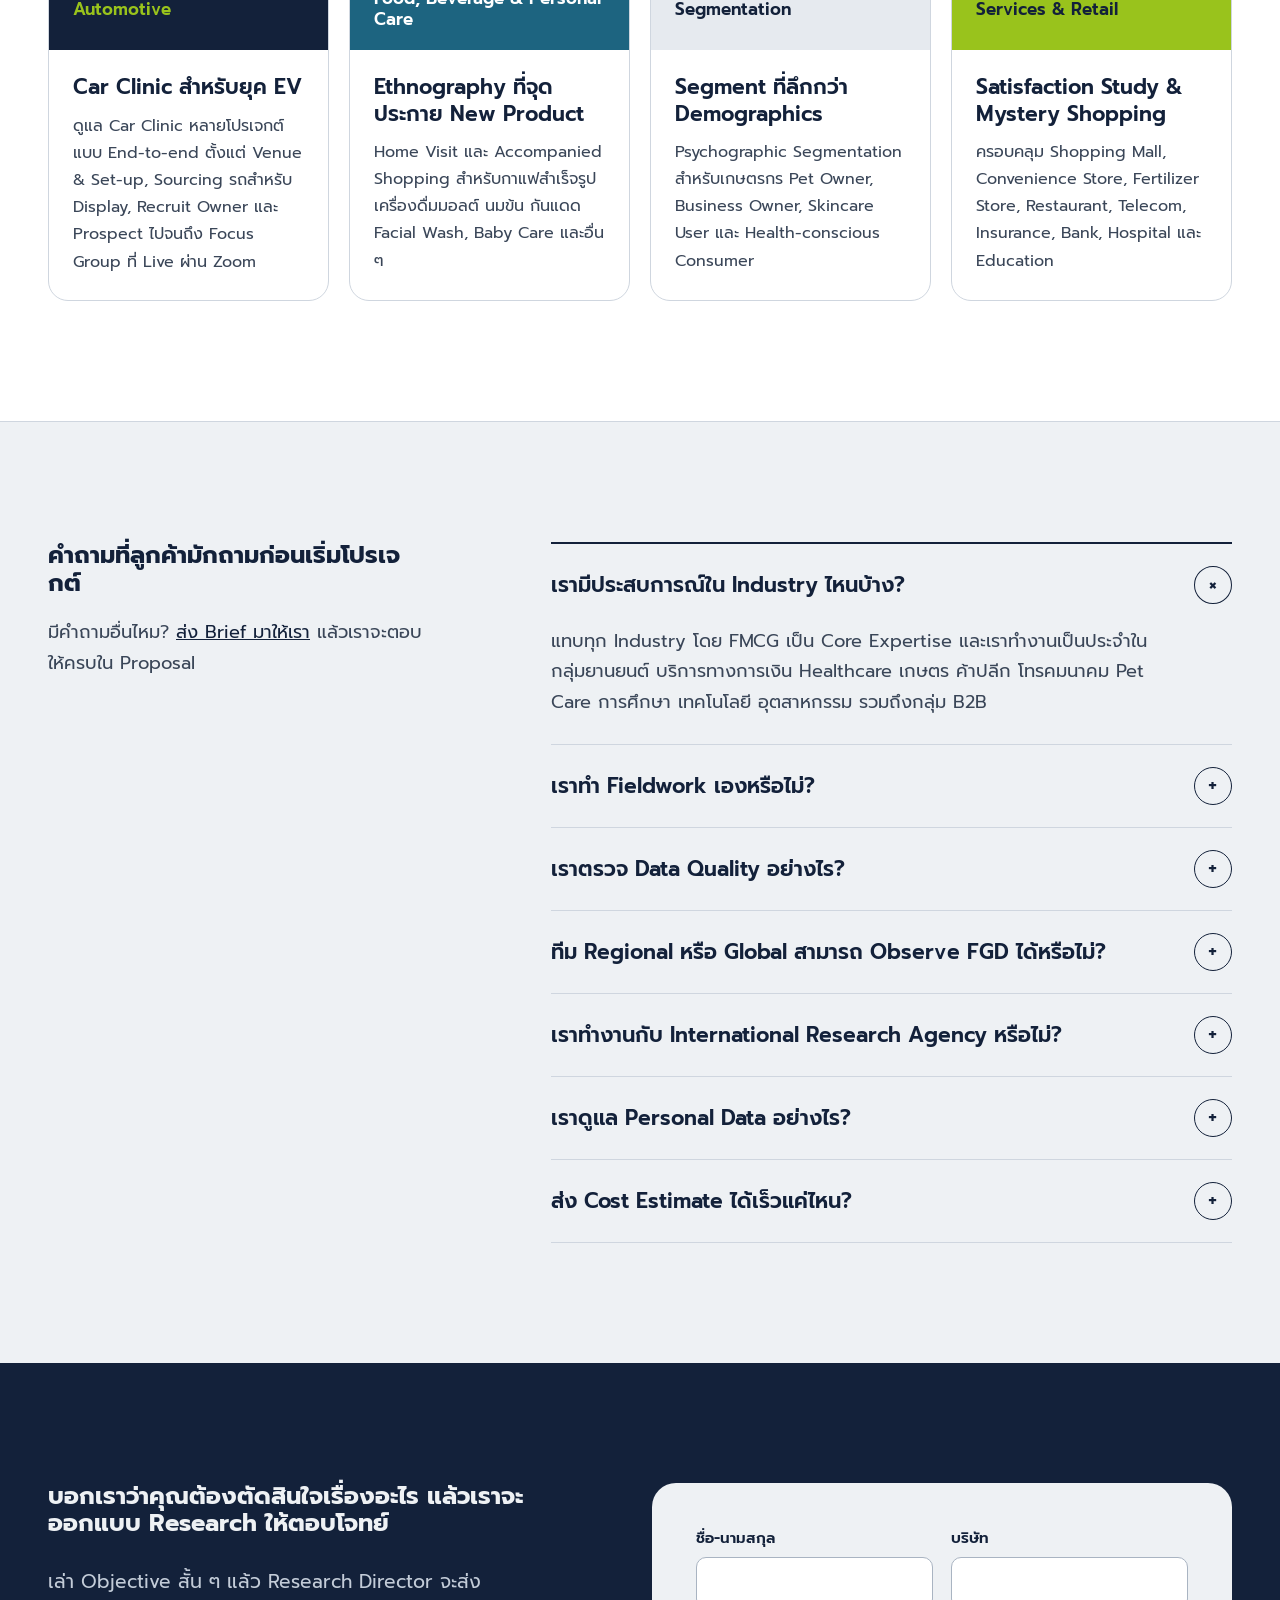
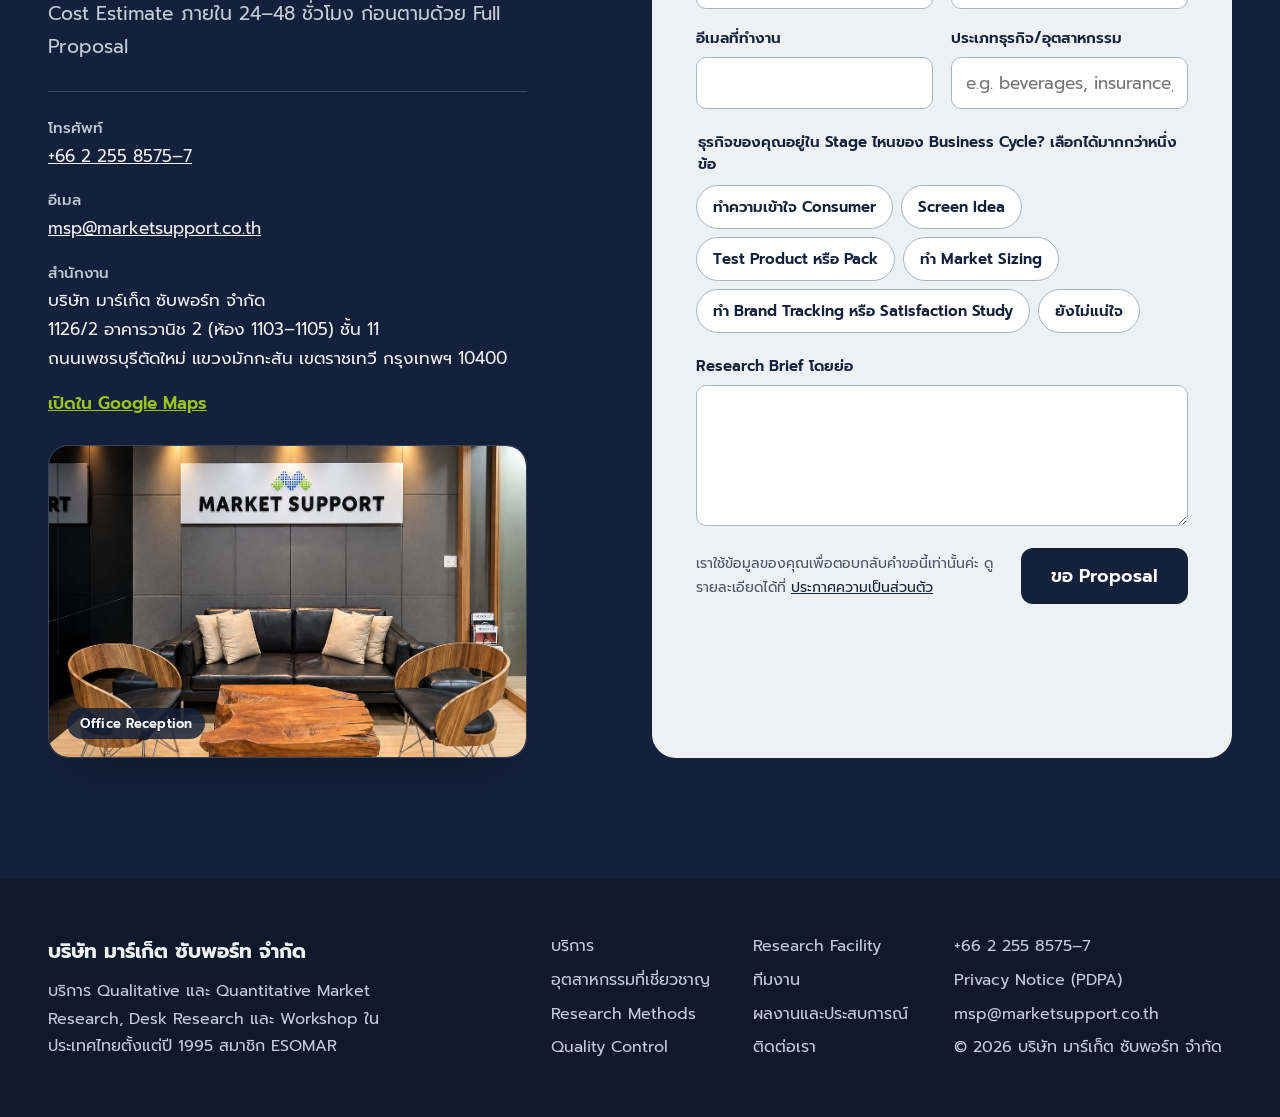
==== commit 5a66f8cb: "Add files via upload" ====
--- a/th/index.html
+++ b/th/index.html
@@ -71,7 +71,7 @@
 <section id="top" style="max-width: 1240px; margin: 0 auto; padding: 88px 48px 88px; display: grid; grid-template-columns: repeat(12, minmax(0, 1fr)); column-gap: 24px; align-items: center">
 <div style="grid-column: span 6; display: flex; flex-direction: column; gap: 28px">
 <p style="margin: 0; font-family: 'Bricolage Grotesque', sans-serif; font-size: 17px; font-weight: 600; color: #1D6480">บริษัทวิจัยตลาดอิสระสัญชาติไทย ตั้งแต่ปี 1995</p>
-<h1 style="margin: 0; font-family: 'Bricolage Grotesque', sans-serif; font-size: 76px; line-height: 0.98; letter-spacing: -0.035em; font-weight: 700">รู้ให้ชัดว่า Consumer กลุ่มไหนเป็นตัวขยับตัวเลขธุรกิจ</h1>
+<h1 class="hero-title" style="margin: 0; font-family: 'Bricolage Grotesque', sans-serif; line-height: 0.98; letter-spacing: -0.035em; font-weight: 700">รู้ให้ชัดว่า Consumer กลุ่มไหนเป็นตัวขยับตัวเลขธุรกิจ</h1>
 <p style="margin: 0; font-size: 21px; line-height: 1.55; color: #3A4658; max-width: 540px">กว่า 30 ปีที่ Market Support ช่วยให้แบรนด์เข้าใจผู้บริโภคไทย และเปลี่ยน Insight ให้เป็นกลยุทธ์สร้างแบรนด์และ Launch สินค้าได้อย่างมั่นใจ ด้วยความเข้าใจตลาดไทยในมาตรฐานสากล</p>
 <div style="display: flex; gap: 14px; flex-wrap: wrap; font-family: 'Bricolage Grotesque', sans-serif">
 <a href="#contact" class="btn-primary" style="text-decoration: none; background: #99C31C; color: #13213A; font-size: 18px; font-weight: 600; padding: 17px 28px; border-radius: 12px">ขอ Proposal</a>
@@ -710,7 +710,7 @@
 
 <section style="max-width: 1240px; margin: 0 auto; padding: 120px 48px; display: grid; grid-template-columns: repeat(12, minmax(0, 1fr)); column-gap: 24px; row-gap: 64px">
 <div style="grid-column: span 12; display: grid; grid-template-columns: repeat(12, minmax(0, 1fr)); column-gap: 24px; align-items: end">
-<h2 style="grid-column: span 8; margin: 0; font-family: 'Bricolage Grotesque', sans-serif; font-size: 52px; line-height: 1.06; letter-spacing: -0.03em; font-weight: 700">Our mission: สร้าง Consumer Understanding ที่ลึกและนำไปใช้ได้จริง เพื่อสร้างแบรนด์ที่แข็งแรงและขับเคลื่อน Innovation ให้สำเร็จ</h2>
+<h2 class="section-title" style="grid-column: span 8; margin: 0; font-family: 'Bricolage Grotesque', sans-serif; line-height: 1.06; letter-spacing: -0.03em; font-weight: 700">Our mission: สร้าง Consumer Understanding ที่ลึกและนำไปใช้ได้จริง เพื่อสร้างแบรนด์ที่แข็งแรงและขับเคลื่อน Innovation ให้สำเร็จ</h2>
 <p style="grid-column: 10 / span 3; margin: 0; font-size: 18px; line-height: 1.6; color: #3A4658">เราเลือกเป็นบริษัทขนาดกลางอย่างตั้งใจ: ใหญ่พอที่จะทำ Fieldwork ได้ทั่วประเทศ และคล่องตัวพอที่ Research Director จะดูแลโปรเจกต์ตั้งแต่ Brief ถึง Debrief</p>
 </div>
 <div style="grid-column: span 12; display: grid; grid-template-columns: repeat(4, minmax(0, 1fr)); gap: 0; border-top: 2px solid #13213A">
@@ -737,7 +737,7 @@
 <section id="services" style="background: #FFFFFF; border-top: 1px solid #CFD6DF; border-bottom: 1px solid #CFD6DF">
 <div style="max-width: 1240px; margin: 0 auto; padding: 120px 48px; display: flex; flex-direction: column; gap: 48px">
 <div style="display: flex; justify-content: space-between; align-items: flex-end; gap: 48px">
-<h2 style="margin: 0; max-width: 720px; font-family: 'Bricolage Grotesque', sans-serif; font-size: 52px; line-height: 1.04; letter-spacing: -0.03em; font-weight: 700">Research สำหรับทุกช่วงของ Business Cycle</h2>
+<h2 class="section-title" style="margin: 0; max-width: 720px; font-family: 'Bricolage Grotesque', sans-serif; line-height: 1.04; letter-spacing: -0.03em; font-weight: 700">Research สำหรับทุกช่วงของ Business Cycle</h2>
 <p style="margin: 0; max-width: 380px; font-size: 18px; line-height: 1.55; color: #3A4658">เลือก Stage ที่ธุรกิจของคุณอยู่ในวันนี้ ทุก Study ออกแบบเฉพาะตามโจทย์ สิ่งต่าง ๆ เหล่านี้จึงเป็น Starting Point ไม่ใช่ Package สำเร็จรูป</p>
 </div>
 <div class="stage-tabs" role="tablist" aria-label="Stage ของ Business Cycle" style="display: grid; grid-template-columns: repeat(5, minmax(0, 1fr)); gap: 12px; font-family: 'Bricolage Grotesque', sans-serif" data-tabs="stage">
@@ -899,7 +899,7 @@
 
 <section id="industries" style="max-width: 1240px; margin: 0 auto; padding: 120px 48px; display: flex; flex-direction: column; gap: 44px">
 <div style="display: flex; justify-content: space-between; align-items: flex-end; gap: 48px">
-<h2 style="margin: 0; max-width: 760px; font-family: 'Bricolage Grotesque', sans-serif; font-size: 52px; line-height: 1.04; letter-spacing: -0.03em; font-weight: 700">มีประสบการณ์ครอบคลุมหลาย Industry โดยมี FMCG เป็น Core Expertise</h2>
+<h2 class="section-title" style="margin: 0; max-width: 760px; font-family: 'Bricolage Grotesque', sans-serif; line-height: 1.04; letter-spacing: -0.03em; font-weight: 700">มีประสบการณ์ครอบคลุมหลาย Industry โดยมี FMCG เป็น Core Expertise</h2>
 <p style="margin: 0; max-width: 360px; font-size: 18px; line-height: 1.55; color: #3A4658">ตัวอย่างงาน Research ในแต่ละ Category หากไม่เห็น Category ของคุณ มีโอกาสสูงว่าเราเคยทำมาแล้ว</p>
 </div>
 <div role="tablist" aria-label="ประเภทธุรกิจ/อุตสาหกรรม examples" style="display: flex; flex-wrap: wrap; gap: 4px; border-bottom: 1px solid #CFD6DF; font-family: 'Bricolage Grotesque', sans-serif" data-tabs="ind">
@@ -1090,7 +1090,7 @@
 <section id="methods" style="background: #13213A; color: #EEF1F4">
 <div style="max-width: 1240px; margin: 0 auto; padding: 120px 48px; display: flex; flex-direction: column; gap: 56px">
 <div style="display: grid; grid-template-columns: repeat(12, minmax(0, 1fr)); column-gap: 24px">
-<h2 style="grid-column: span 7; margin: 0; font-family: 'Bricolage Grotesque', sans-serif; font-size: 52px; line-height: 1.04; letter-spacing: -0.03em; font-weight: 700">เลือก Method ให้เหมาะกับ Research Question ไม่ใช่เลือกจาก Method ที่เราต้องการขาย</h2>
+<h2 class="section-title" style="grid-column: span 7; margin: 0; font-family: 'Bricolage Grotesque', sans-serif; line-height: 1.04; letter-spacing: -0.03em; font-weight: 700">เลือก Method ให้เหมาะกับ Research Question ไม่ใช่เลือกจาก Method ที่เราต้องการขาย</h2>
 <p style="grid-column: 9 / span 4; margin: 0; align-self: end; font-size: 19px; line-height: 1.6; color: #C3CCD8">มี Data Collection Technique หลากหลาย เลือกจากความเหมาะสม คุณภาพ และ Speed ที่โจทย์ต้องการ</p>
 </div>
 <div style="display: grid; grid-template-columns: repeat(3, minmax(0, 1fr)); gap: 24px">
@@ -1200,7 +1200,7 @@
 
 <section id="quality" style="max-width: 1240px; margin: 0 auto; padding: 120px 48px; display: grid; grid-template-columns: repeat(12, minmax(0, 1fr)); column-gap: 24px; row-gap: 48px; align-items: start">
 <div style="grid-column: span 5; display: flex; flex-direction: column; gap: 24px">
-<h2 style="margin: 0; font-family: 'Bricolage Grotesque', sans-serif; font-size: 52px; line-height: 1.04; letter-spacing: -0.03em; font-weight: 700">Fieldwork และ QC ที่เข้มงวด เพื่อให้คุณมั่นใจในคุณภาพข้อมูล</h2>
+<h2 class="section-title" style="margin: 0; font-family: 'Bricolage Grotesque', sans-serif; line-height: 1.04; letter-spacing: -0.03em; font-weight: 700">Fieldwork และ QC ที่เข้มงวด เพื่อให้คุณมั่นใจในคุณภาพข้อมูล</h2>
 <p style="margin: 0; font-size: 19px; line-height: 1.6; color: #3A4658">ทีมภาคสนามของเราดูแลงานวิจัยได้ทุกระดับความซับซ้อนทั่วประเทศ ส่งมอบตรงเวลาโดยไม่ลดทอนมาตรฐาน และทีม QC ตรวจสอบแบบสอบถามของ Interviewer แต่ละคนอย่างน้อย 50% ในทุกโครงการ</p>
 <div style="display: grid; grid-template-columns: repeat(2, minmax(0, 1fr)); gap: 16px; margin-top: 8px">
 <div style="background: #FFFFFF; border: 1px solid #CFD6DF; border-radius: 16px; padding: 22px">
@@ -1257,8 +1257,8 @@
 <section id="facilities" style="background: #FFFFFF; border-top: 1px solid #CFD6DF; border-bottom: 1px solid #CFD6DF">
 <div style="max-width: 1240px; margin: 0 auto; padding: 120px 48px; display: flex; flex-direction: column; gap: 48px">
 <div style="display: grid; grid-template-columns: repeat(12, minmax(0, 1fr)); column-gap: 24px">
-<h2 style="grid-column: span 7; margin: 0; font-family: 'Bricolage Grotesque', sans-serif; font-size: 52px; line-height: 1.04; letter-spacing: -0.03em; font-weight: 700">Research Facility ที่ออกแบบมาเพื่อให้ผู้ร่วมวิจัยพูดคุยได้อย่างเป็นธรรมชาติและตรงไปตรงมา</h2>
-<p style="grid-column: 9 / span 4; margin: 0; align-self: end; font-size: 18px; line-height: 1.6; color: #3A4658">Research Facility ของเราที่อาคารวานิช 2 ใกล้ MRT เพลินจิต ออกแบบมาโดยเฉพาะสำหรับงานวิจัย พร้อมห้องสนทนา ห้องสังเกตการณ์สำหรับลูกค้า และห้องประชุม</p>
+<h2 class="section-title" style="grid-column: span 7; margin: 0; font-family: 'Bricolage Grotesque', sans-serif; line-height: 1.04; letter-spacing: -0.03em; font-weight: 700">Research Facility ที่ออกแบบมาเพื่อให้ผู้ร่วมวิจัยพูดคุยได้อย่างเป็นธรรมชาติและตรงไปตรงมา</h2>
+<p style="grid-column: 9 / span 4; margin: 0; align-self: end; font-size: 18px; line-height: 1.6; color: #3A4658">Research Facility ของเราที่อาคารวานิช 2 ใกล้ MRT เพชรบุรี ออกแบบมาโดยเฉพาะสำหรับงานวิจัย พร้อมห้องสนทนา ห้องสังเกตการณ์สำหรับลูกค้า และห้องประชุม</p>
 </div>
 <div class="facility-gallery">
 <figure class="facility-gallery-item">
@@ -1289,7 +1289,7 @@
 
 <section id="team" style="max-width: 1240px; margin: 0 auto; padding: 120px 48px; display: flex; flex-direction: column; gap: 56px">
 <div style="display: grid; grid-template-columns: repeat(12, minmax(0, 1fr)); column-gap: 24px">
-<h2 style="grid-column: span 7; margin: 0; font-family: 'Bricolage Grotesque', sans-serif; font-size: 52px; line-height: 1.04; letter-spacing: -0.03em; font-weight: 700">ทีมที่จะ Lead โปรเจกต์ของคุณ</h2>
+<h2 class="section-title" style="grid-column: span 7; margin: 0; font-family: 'Bricolage Grotesque', sans-serif; line-height: 1.04; letter-spacing: -0.03em; font-weight: 700">ทีมที่จะ Lead โปรเจกต์ของคุณ</h2>
 <p style="grid-column: 9 / span 4; margin: 0; align-self: end; font-size: 18px; line-height: 1.6; color: #3A4658">Research Director ที่มีประสบการณ์หลายสิบปีทั้ง Quant และ Qual ทำงานร่วมกับลูกค้าอย่างใกล้ชิด</p>
 </div>
 <div style="display: grid; grid-template-columns: repeat(3, minmax(0, 1fr)); gap: 24px">
@@ -1396,7 +1396,7 @@
 <section id="work" style="background: #FFFFFF; border-top: 1px solid #CFD6DF; border-bottom: 1px solid #CFD6DF">
 <div style="max-width: 1240px; margin: 0 auto; padding: 120px 48px; display: flex; flex-direction: column; gap: 48px">
 <div style="display: flex; justify-content: space-between; align-items: flex-end; gap: 48px">
-<h2 style="margin: 0; max-width: 700px; font-family: 'Bricolage Grotesque', sans-serif; font-size: 52px; line-height: 1.04; letter-spacing: -0.03em; font-weight: 700">Selected Experience</h2>
+<h2 class="section-title" style="margin: 0; max-width: 700px; font-family: 'Bricolage Grotesque', sans-serif; line-height: 1.04; letter-spacing: -0.03em; font-weight: 700">Selected Experience</h2>
 <p style="margin: 0; max-width: 380px; font-size: 17px; line-height: 1.55; color: #3A4658">ขอสงวนการเปิดเผยชื่อลูกค้า โดยสามารถ Share ตัวอย่าง Deliverable ได้ตามคำขอภายใต้ NDA</p>
 </div>
 <div style="display: grid; grid-template-columns: repeat(4, minmax(0, 1fr)); gap: 20px">
@@ -1435,7 +1435,7 @@
 
 <section id="faq" style="max-width: 1240px; margin: 0 auto; padding: 120px 48px; display: grid; grid-template-columns: repeat(12, minmax(0, 1fr)); column-gap: 24px">
 <div style="grid-column: span 4; display: flex; flex-direction: column; gap: 20px">
-<h2 style="margin: 0; font-family: 'Bricolage Grotesque', sans-serif; font-size: 52px; line-height: 1.04; letter-spacing: -0.03em; font-weight: 700">คำถามที่ลูกค้ามักถามก่อนเริ่มโปรเจกต์</h2>
+<h2 class="section-title" style="margin: 0; font-family: 'Bricolage Grotesque', sans-serif; line-height: 1.04; letter-spacing: -0.03em; font-weight: 700">คำถามที่ลูกค้ามักถามก่อนเริ่มโปรเจกต์</h2>
 <p style="margin: 0; font-size: 18px; line-height: 1.6; color: #3A4658">มีคำถามอื่นไหม? <a href="#contact">ส่ง Brief มาให้เรา</a> แล้วเราจะตอบให้ครบใน Proposal</p>
 </div>
 <div style="grid-column: 6 / span 7; border-top: 2px solid #13213A">
@@ -1517,7 +1517,7 @@
 <section id="contact" style="background: #13213A; color: #EEF1F4">
 <div style="max-width: 1240px; margin: 0 auto; padding: 120px 48px; display: grid; grid-template-columns: repeat(12, minmax(0, 1fr)); column-gap: 24px">
 <div style="grid-column: span 5; display: flex; flex-direction: column; gap: 28px">
-<h2 style="margin: 0; font-family: 'Bricolage Grotesque', sans-serif; font-size: 60px; line-height: 1; letter-spacing: -0.035em; font-weight: 700">บอกเราว่าคุณต้องตัดสินใจเรื่องอะไร แล้วเราจะออกแบบ Research ให้ตอบโจทย์</h2>
+<h2 class="cta-title" style="margin: 0; font-family: 'Bricolage Grotesque', sans-serif; line-height: 1; letter-spacing: -0.035em; font-weight: 700">บอกเราว่าคุณต้องตัดสินใจเรื่องอะไร แล้วเราจะออกแบบ Research ให้ตอบโจทย์</h2>
 <p style="margin: 0; font-size: 19px; line-height: 1.6; color: #C3CCD8">เล่า Objective สั้น ๆ แล้ว Research Director จะส่ง Cost Estimate ภายใน 24–48 ชั่วโมง ก่อนตามด้วย Full Proposal</p>
 <div style="display: flex; flex-direction: column; gap: 18px; padding-top: 24px; border-top: 1px solid #3A4A66; font-size: 17px; line-height: 1.5">
 <p style="margin: 0"><strong style="display: block; font-family: 'Bricolage Grotesque', sans-serif; font-size: 15px; font-weight: 500; color: #C3CCD8">โทรศัพท์</strong><a href="tel:+6622558575" style="color: #EEF1F4">+66 2 255 8575–7</a></p>
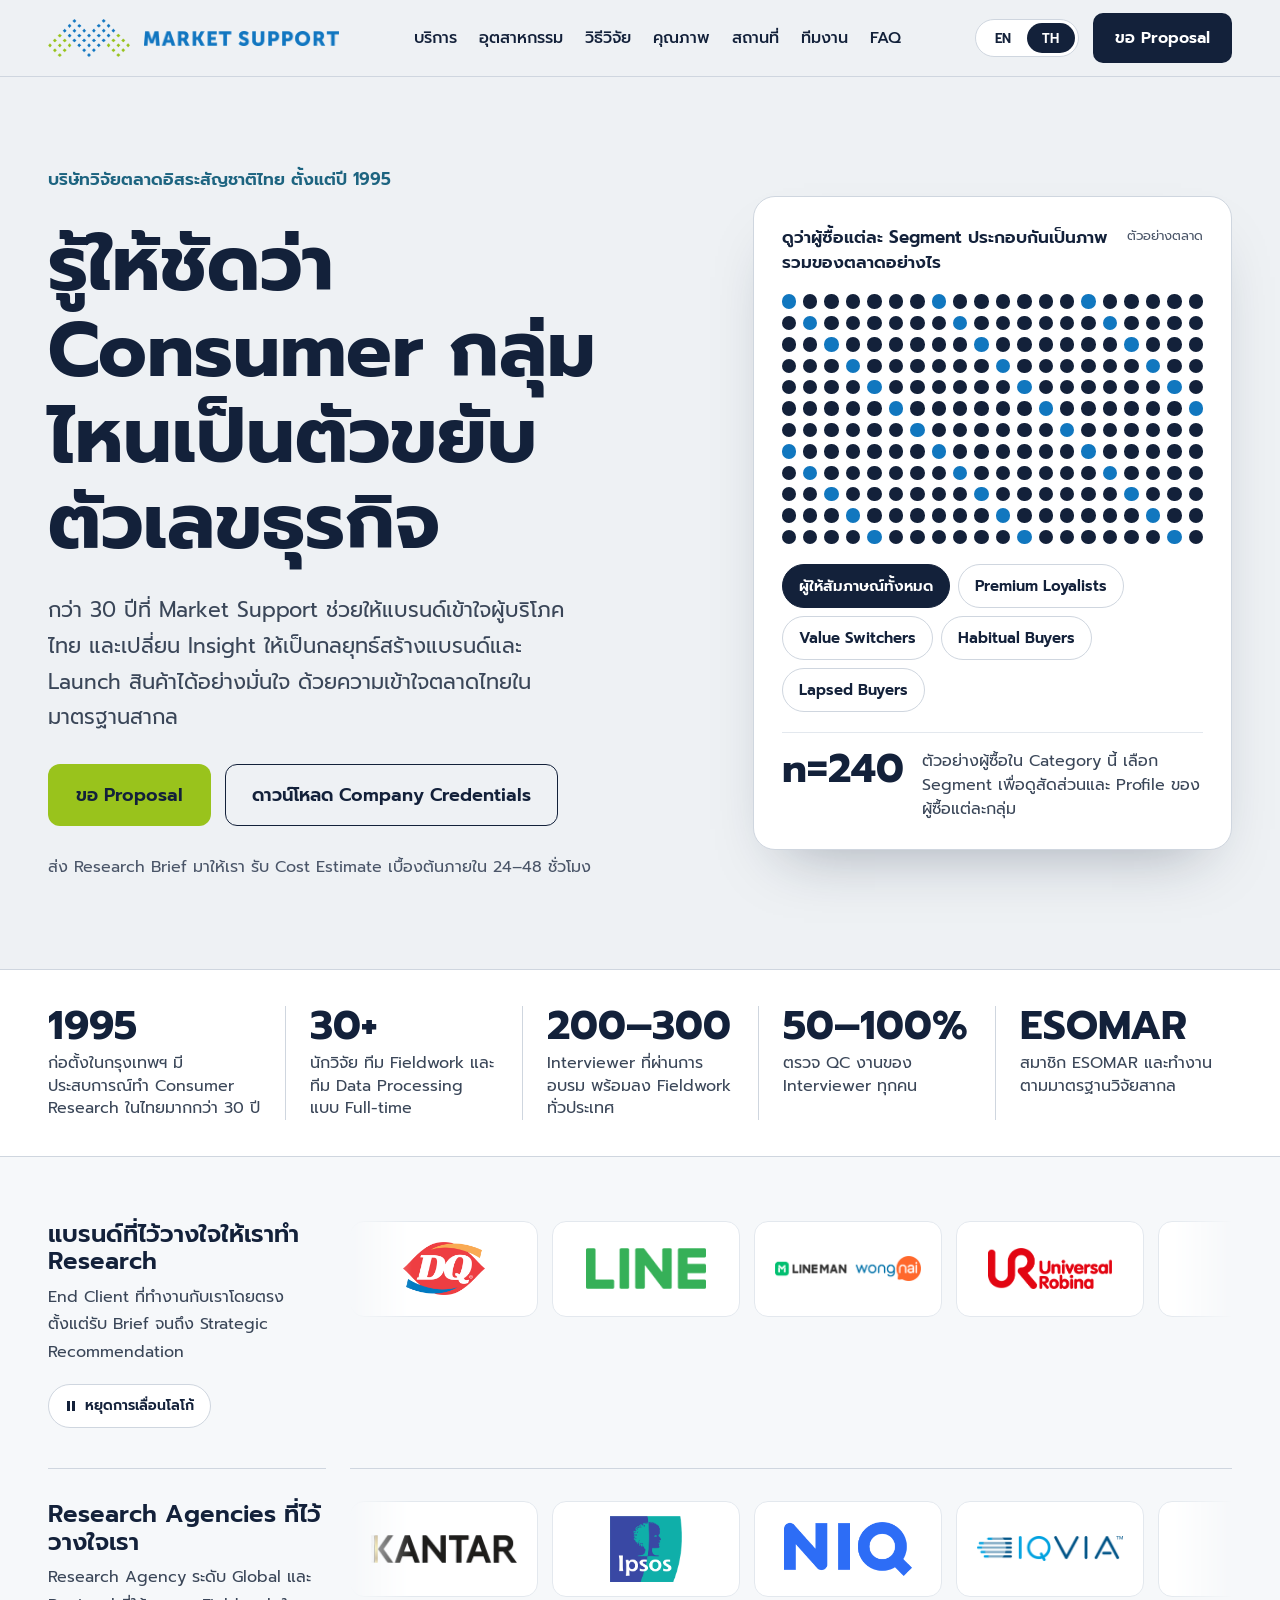
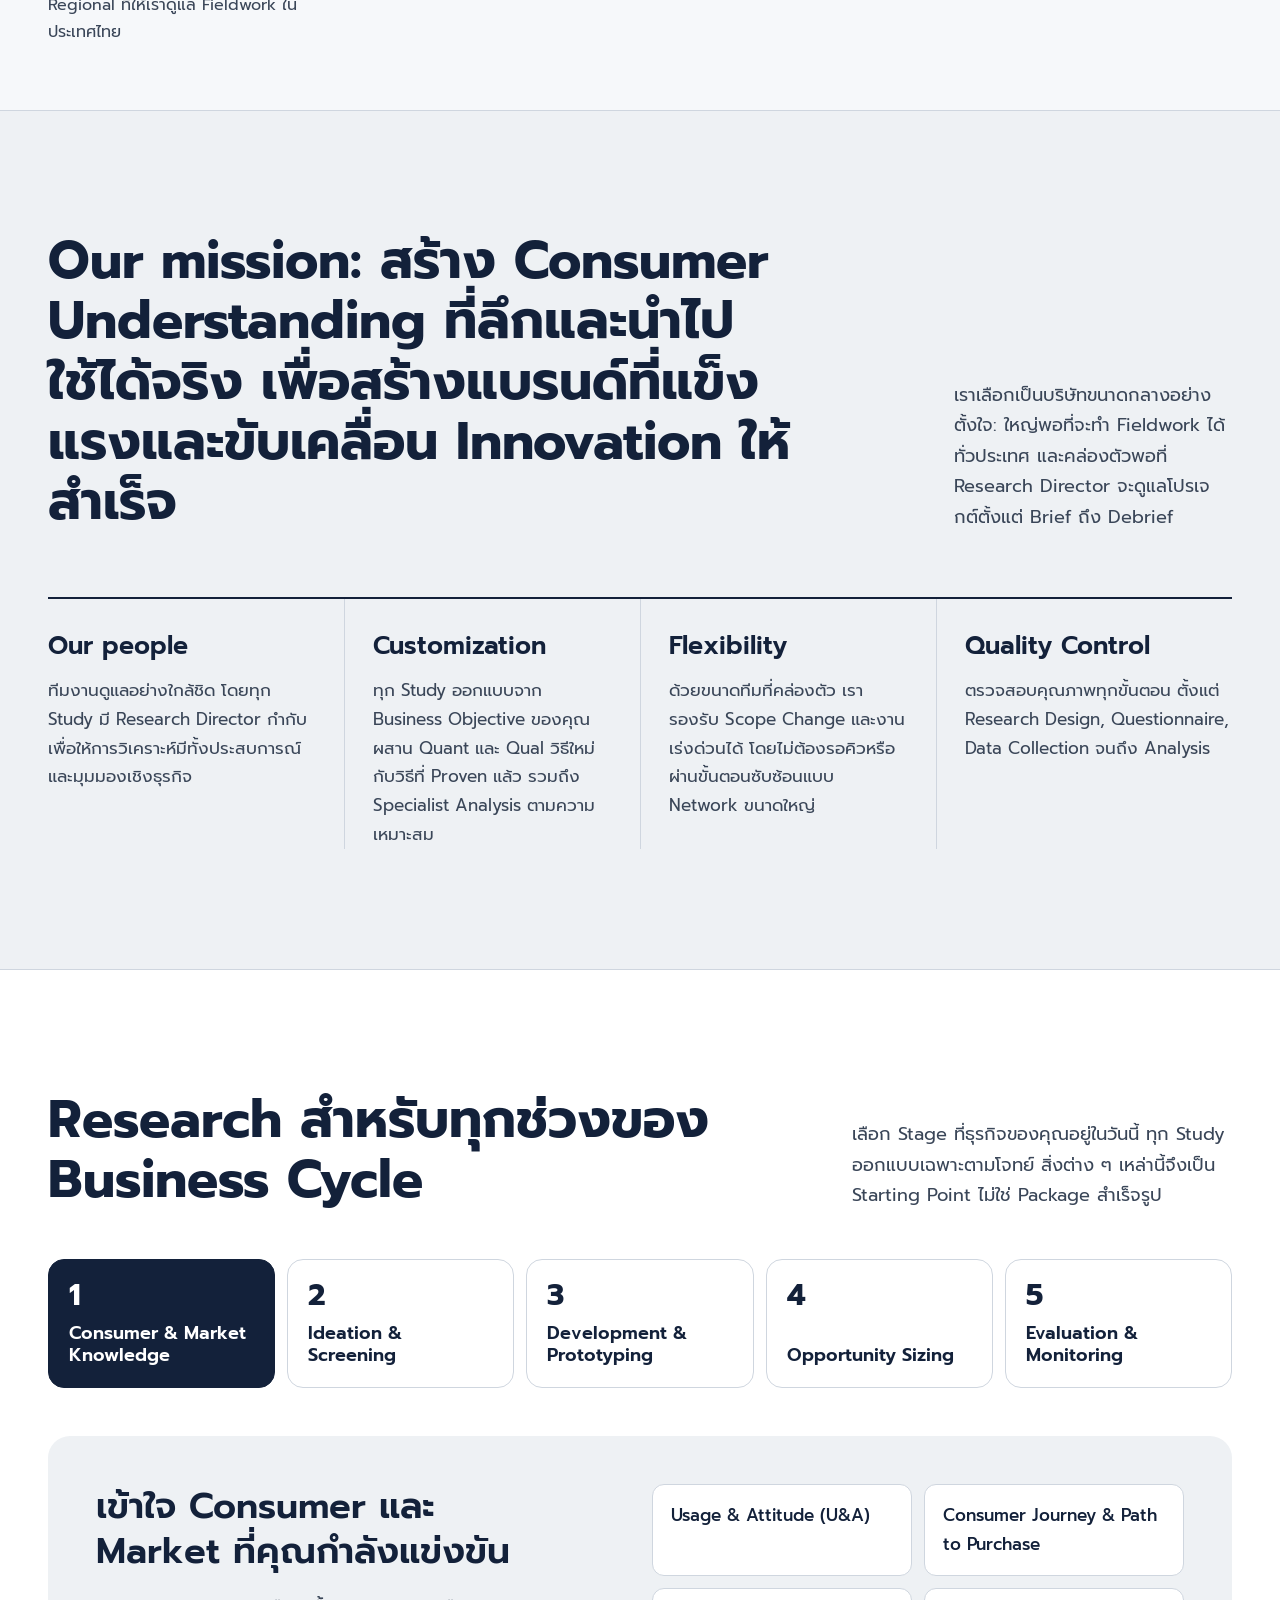
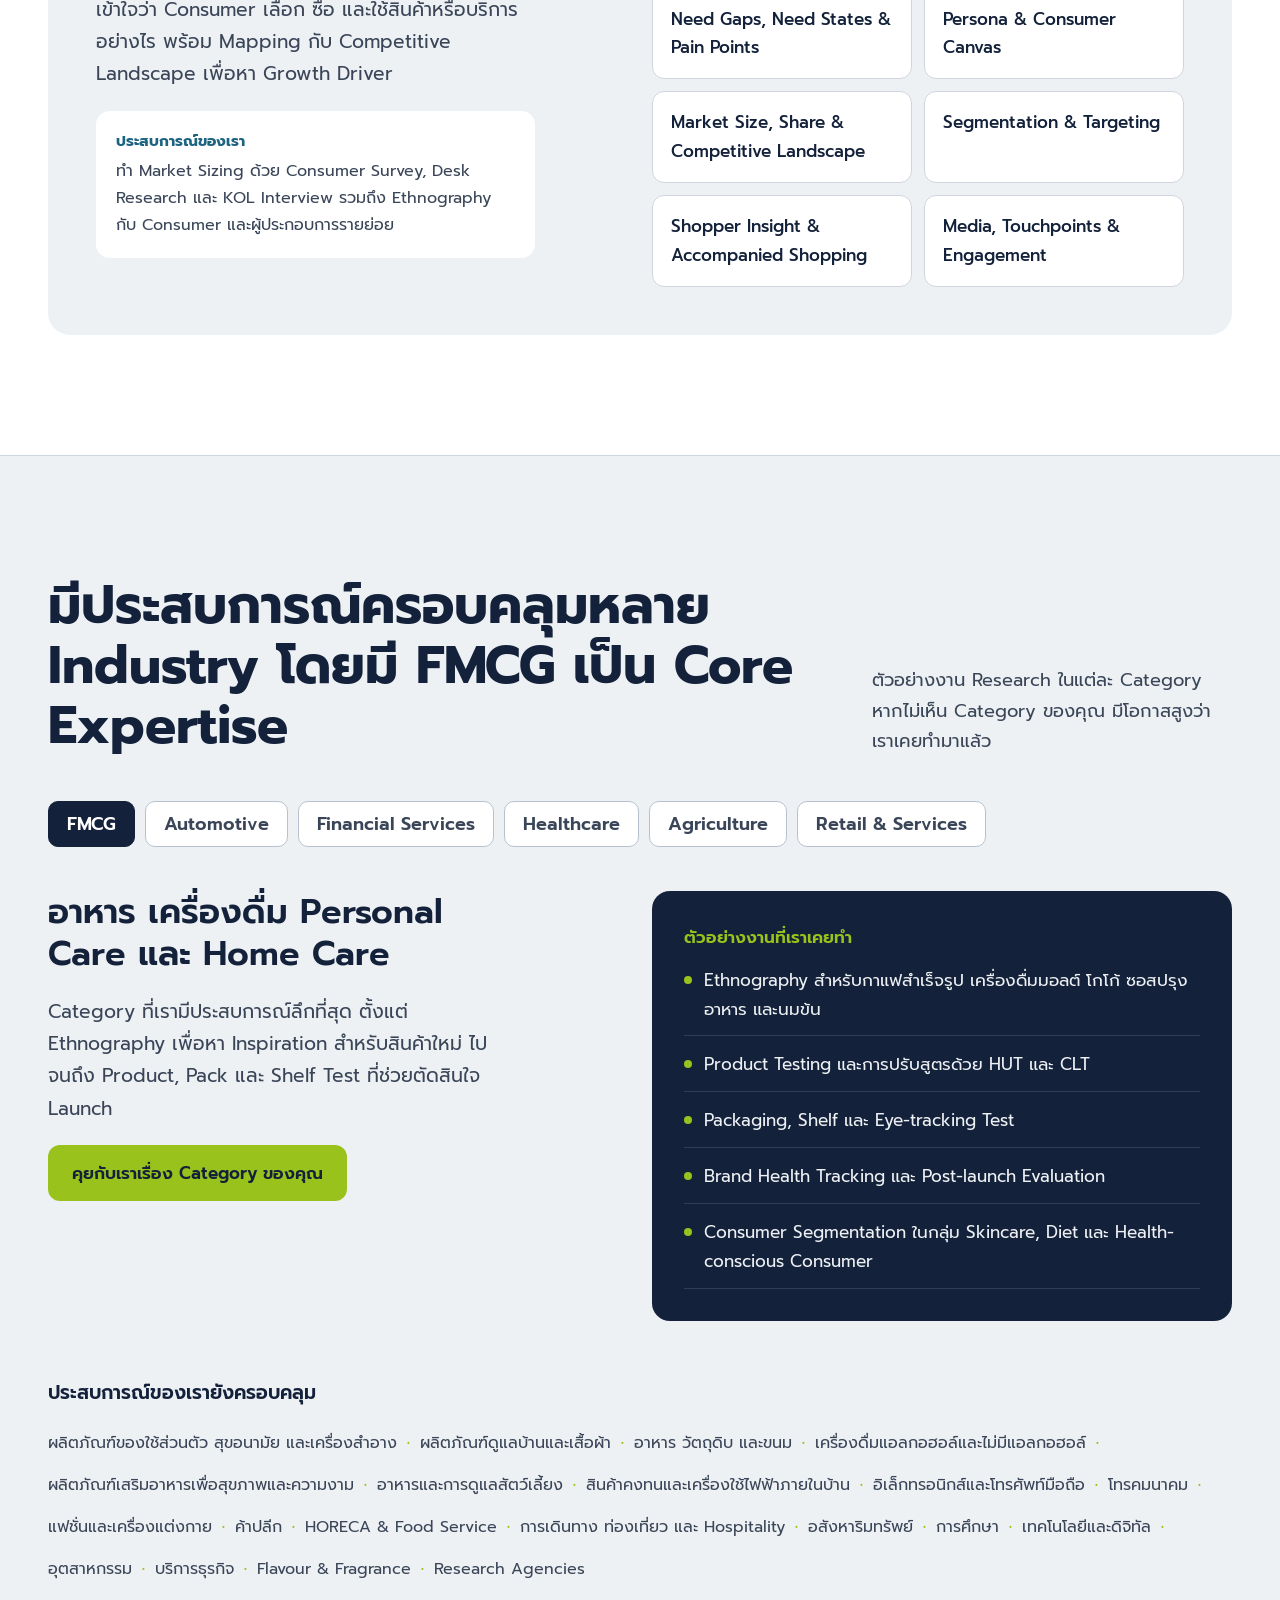
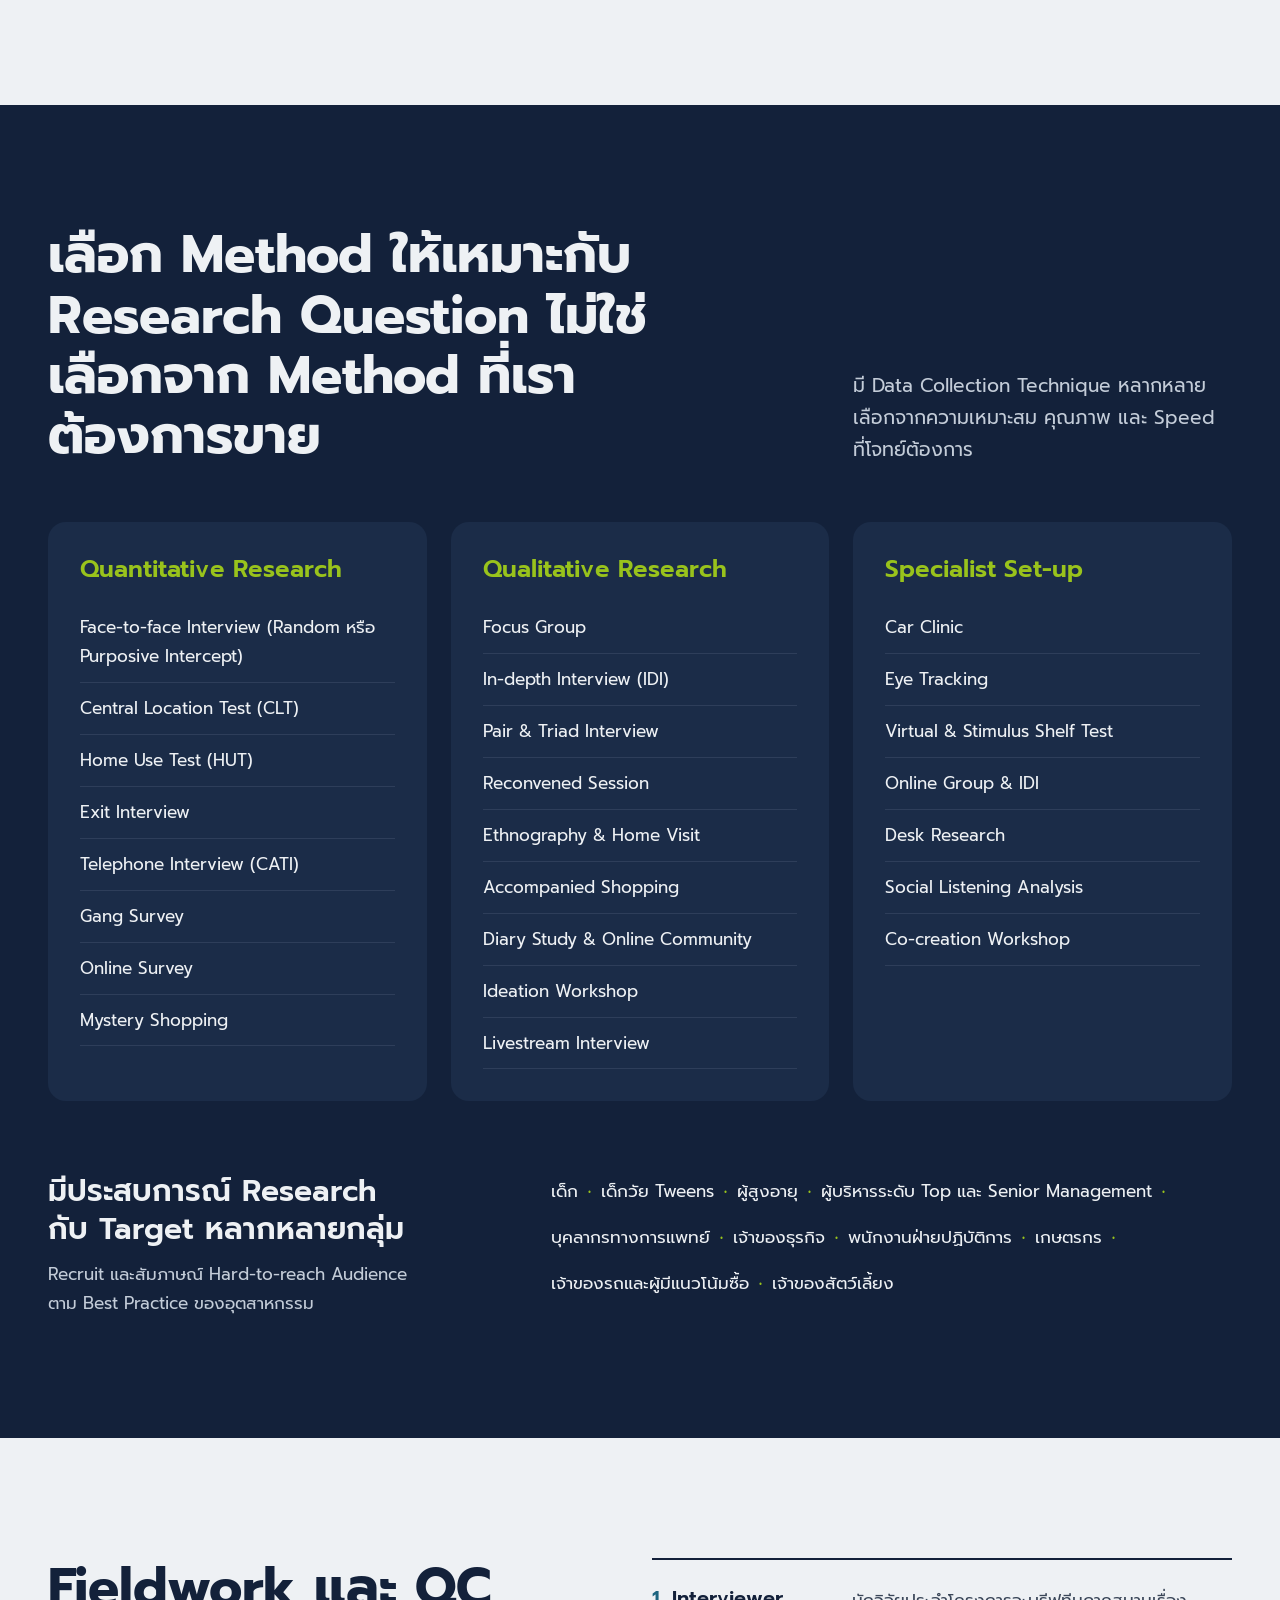
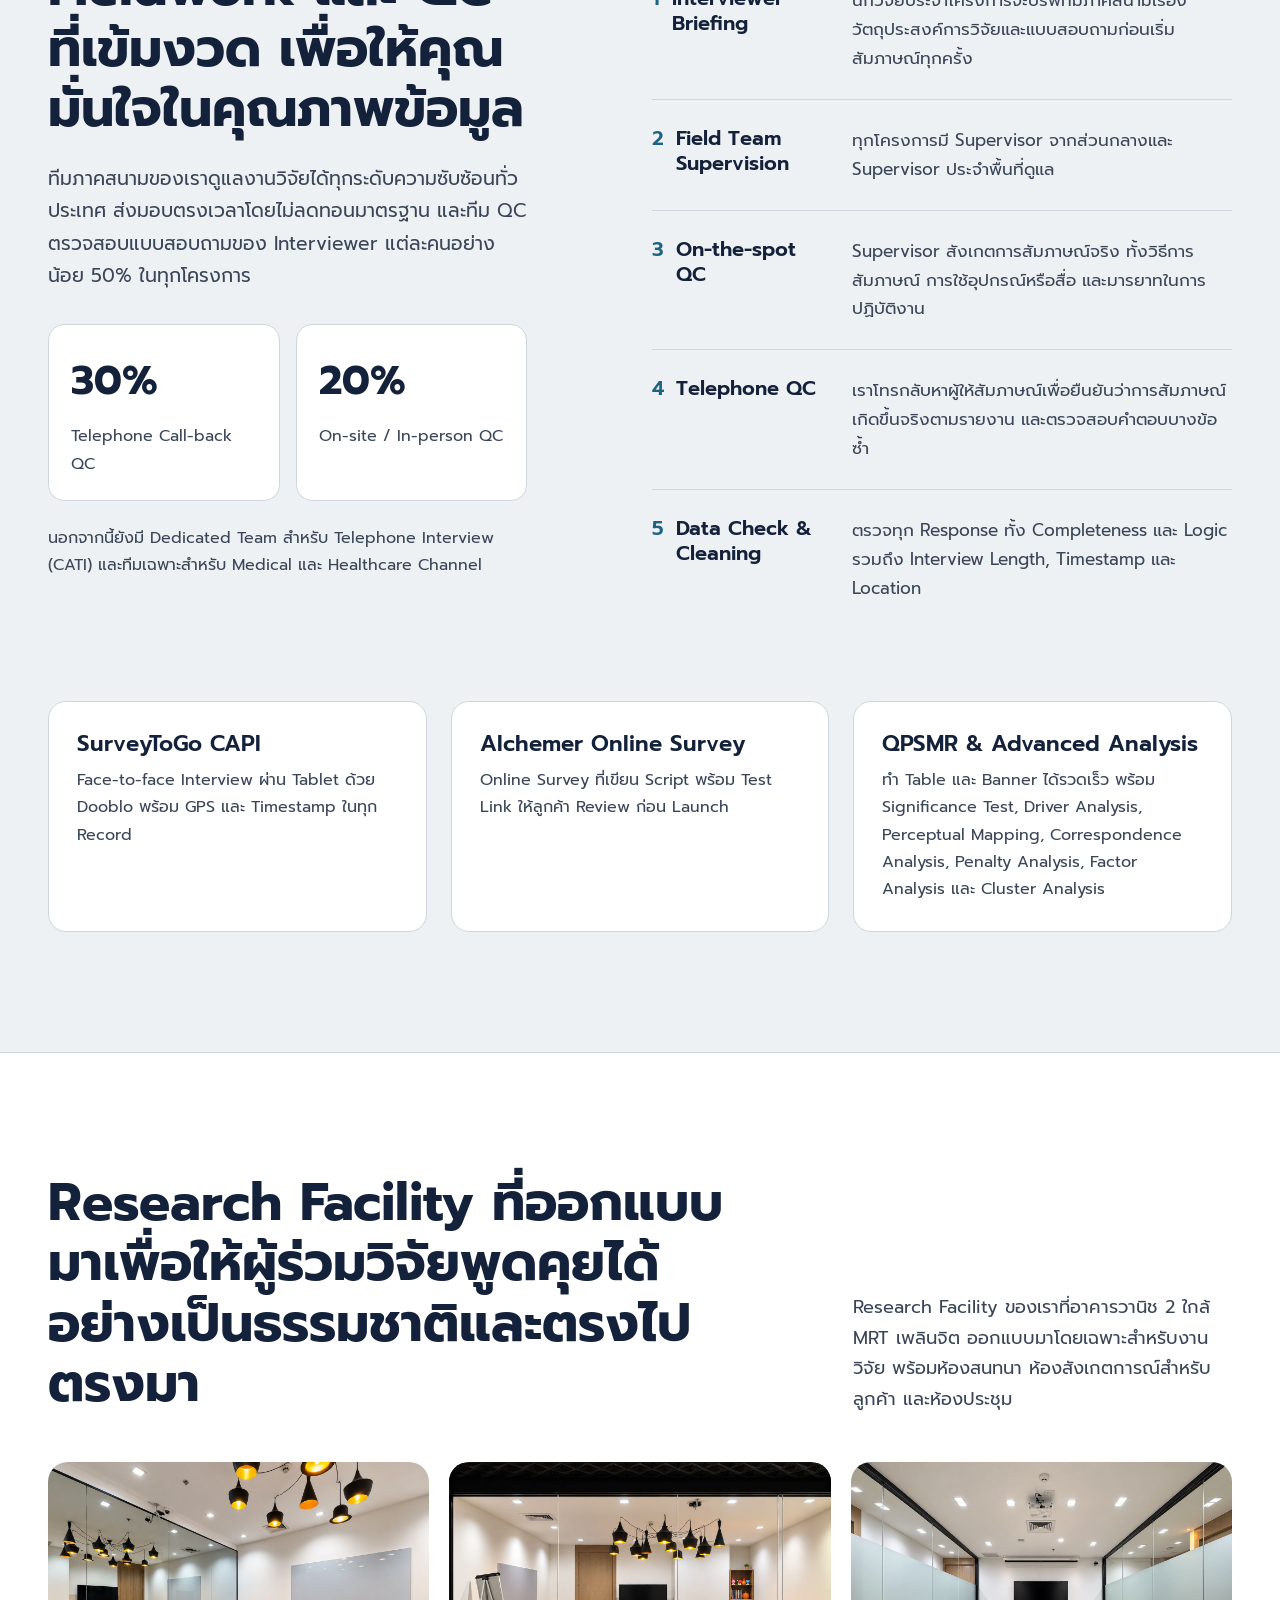
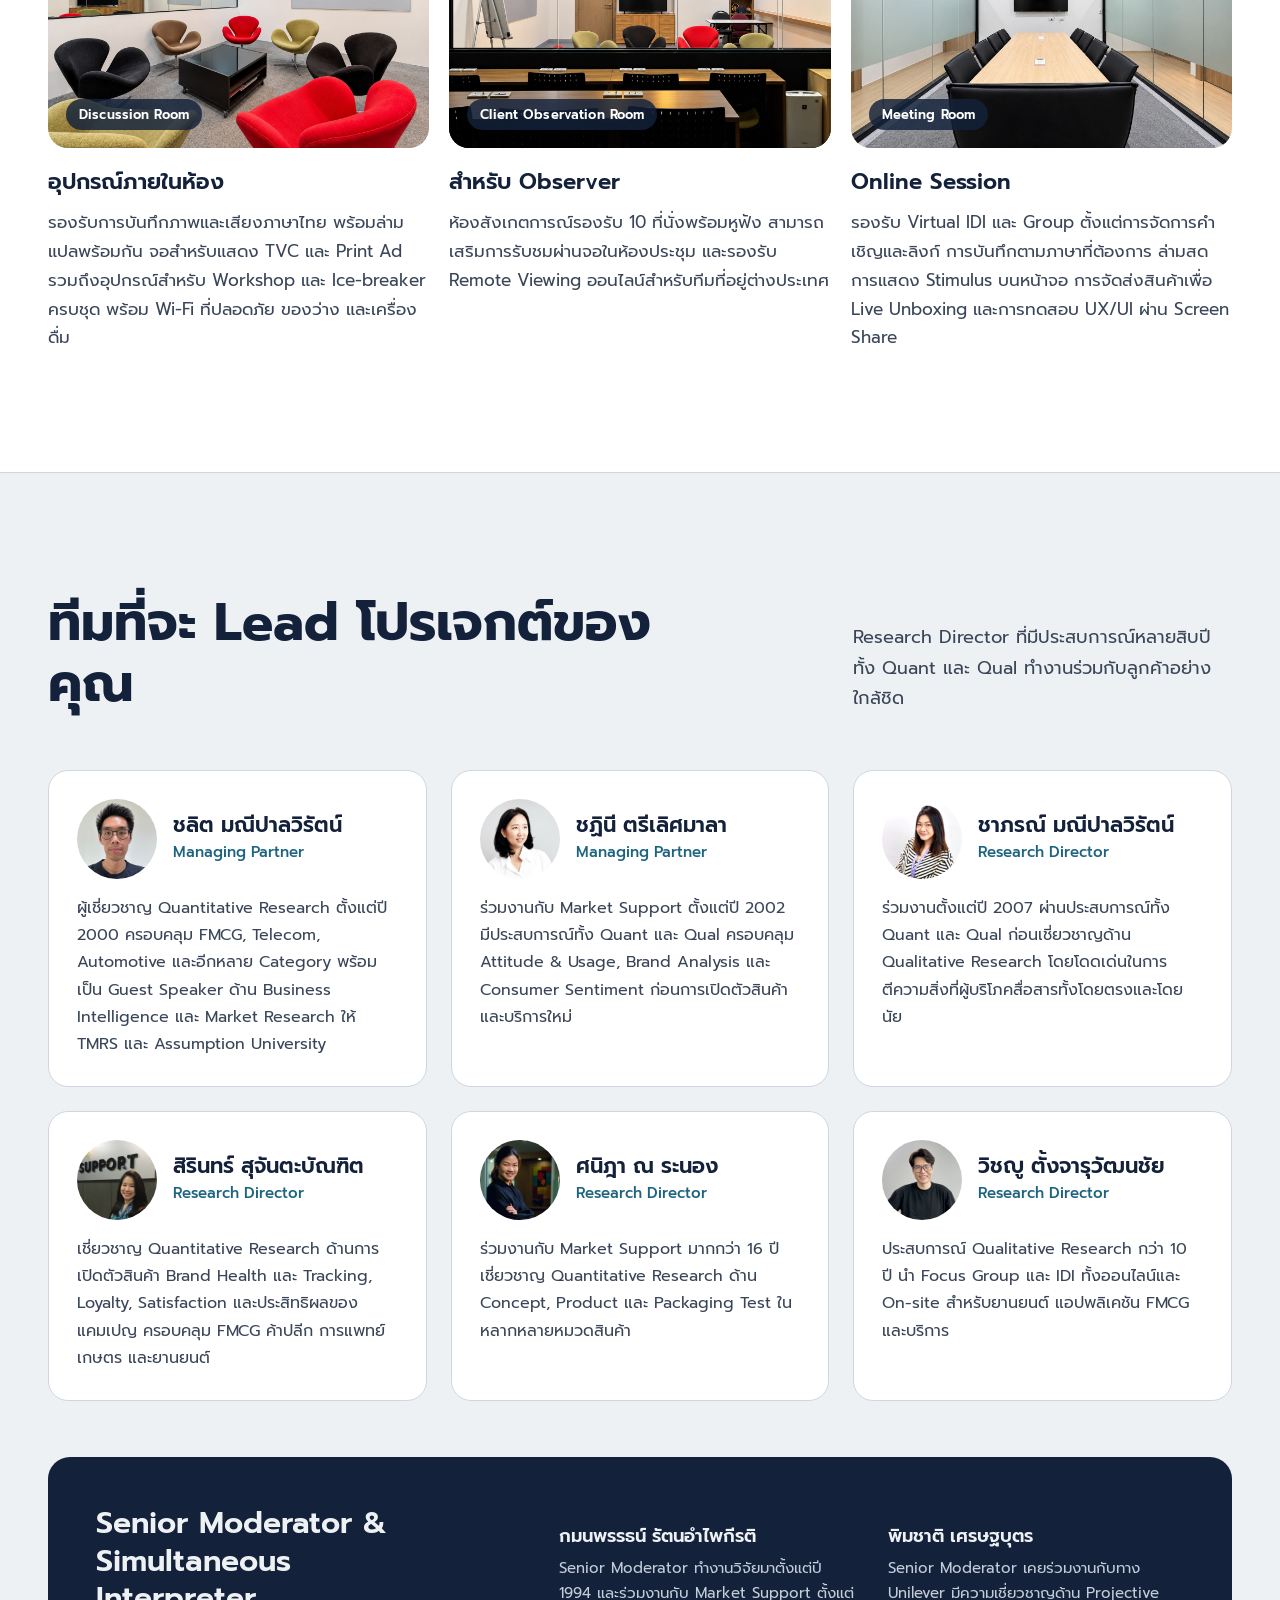
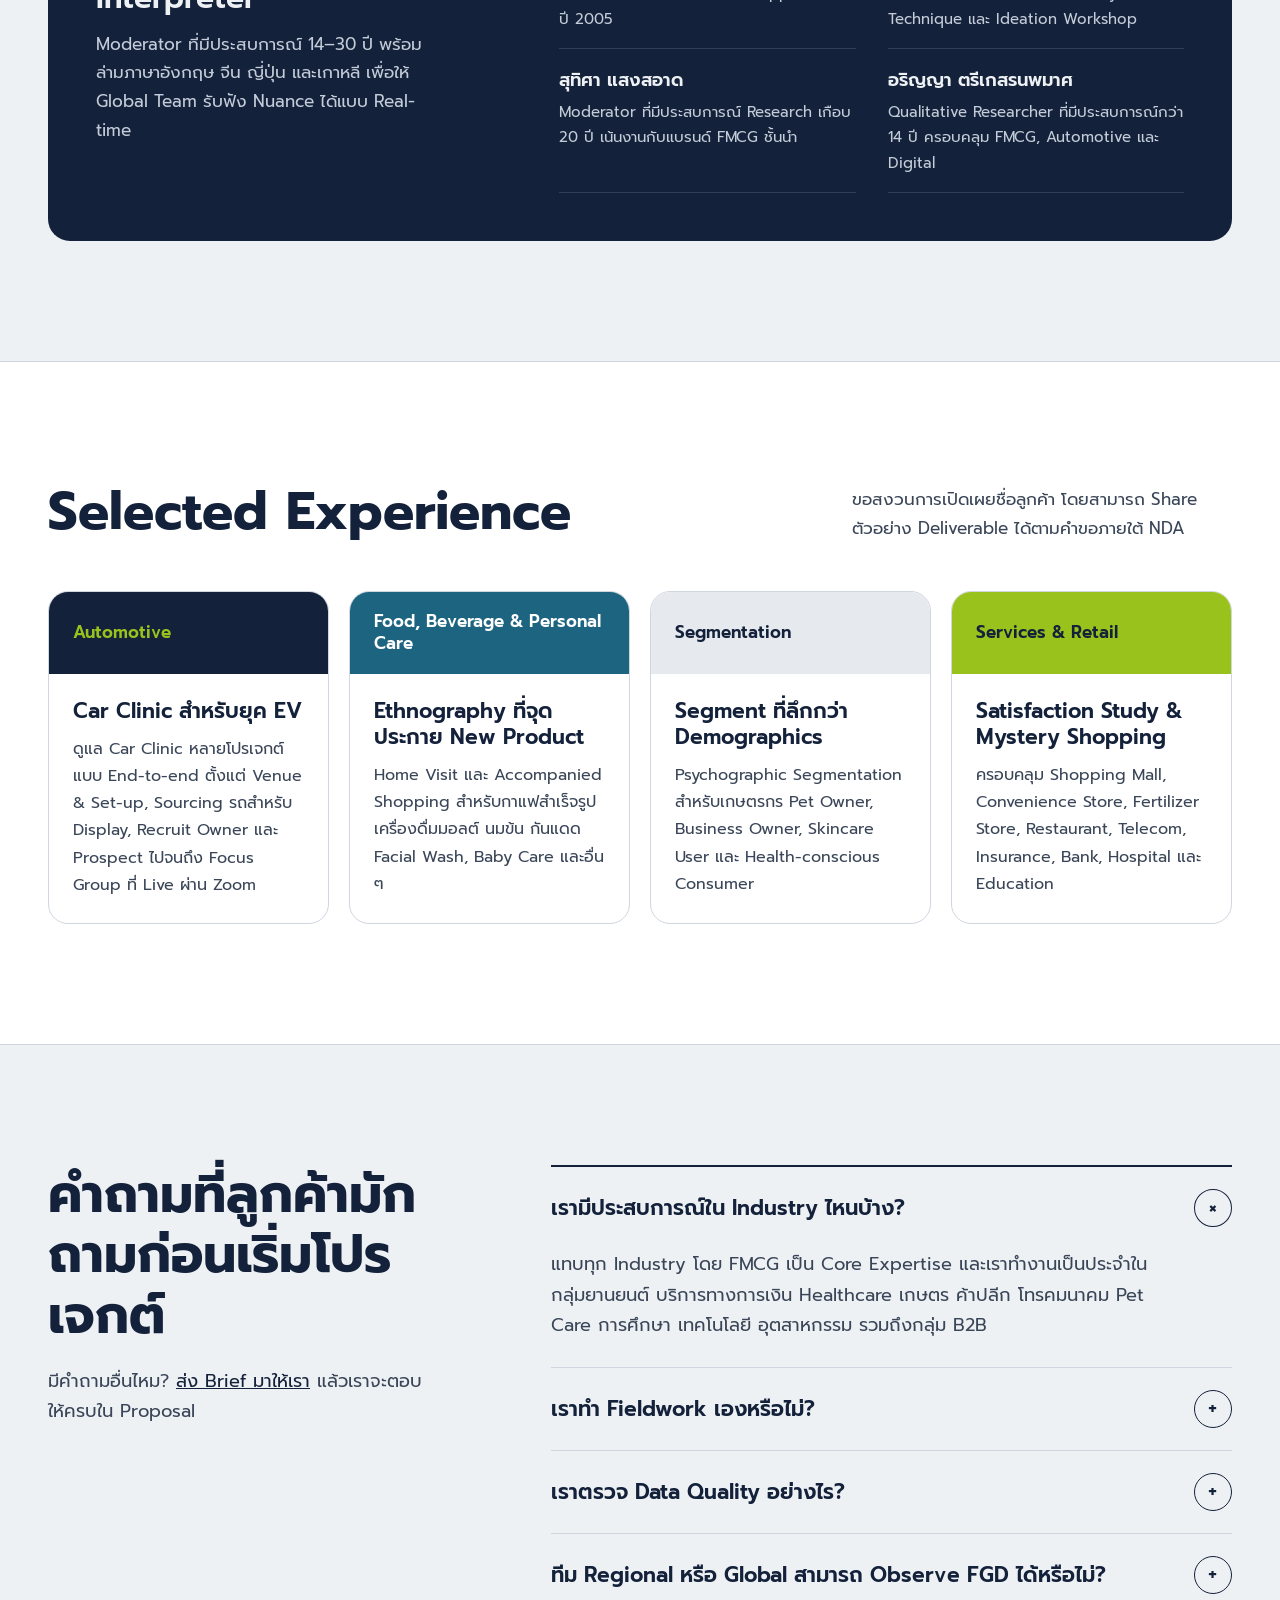
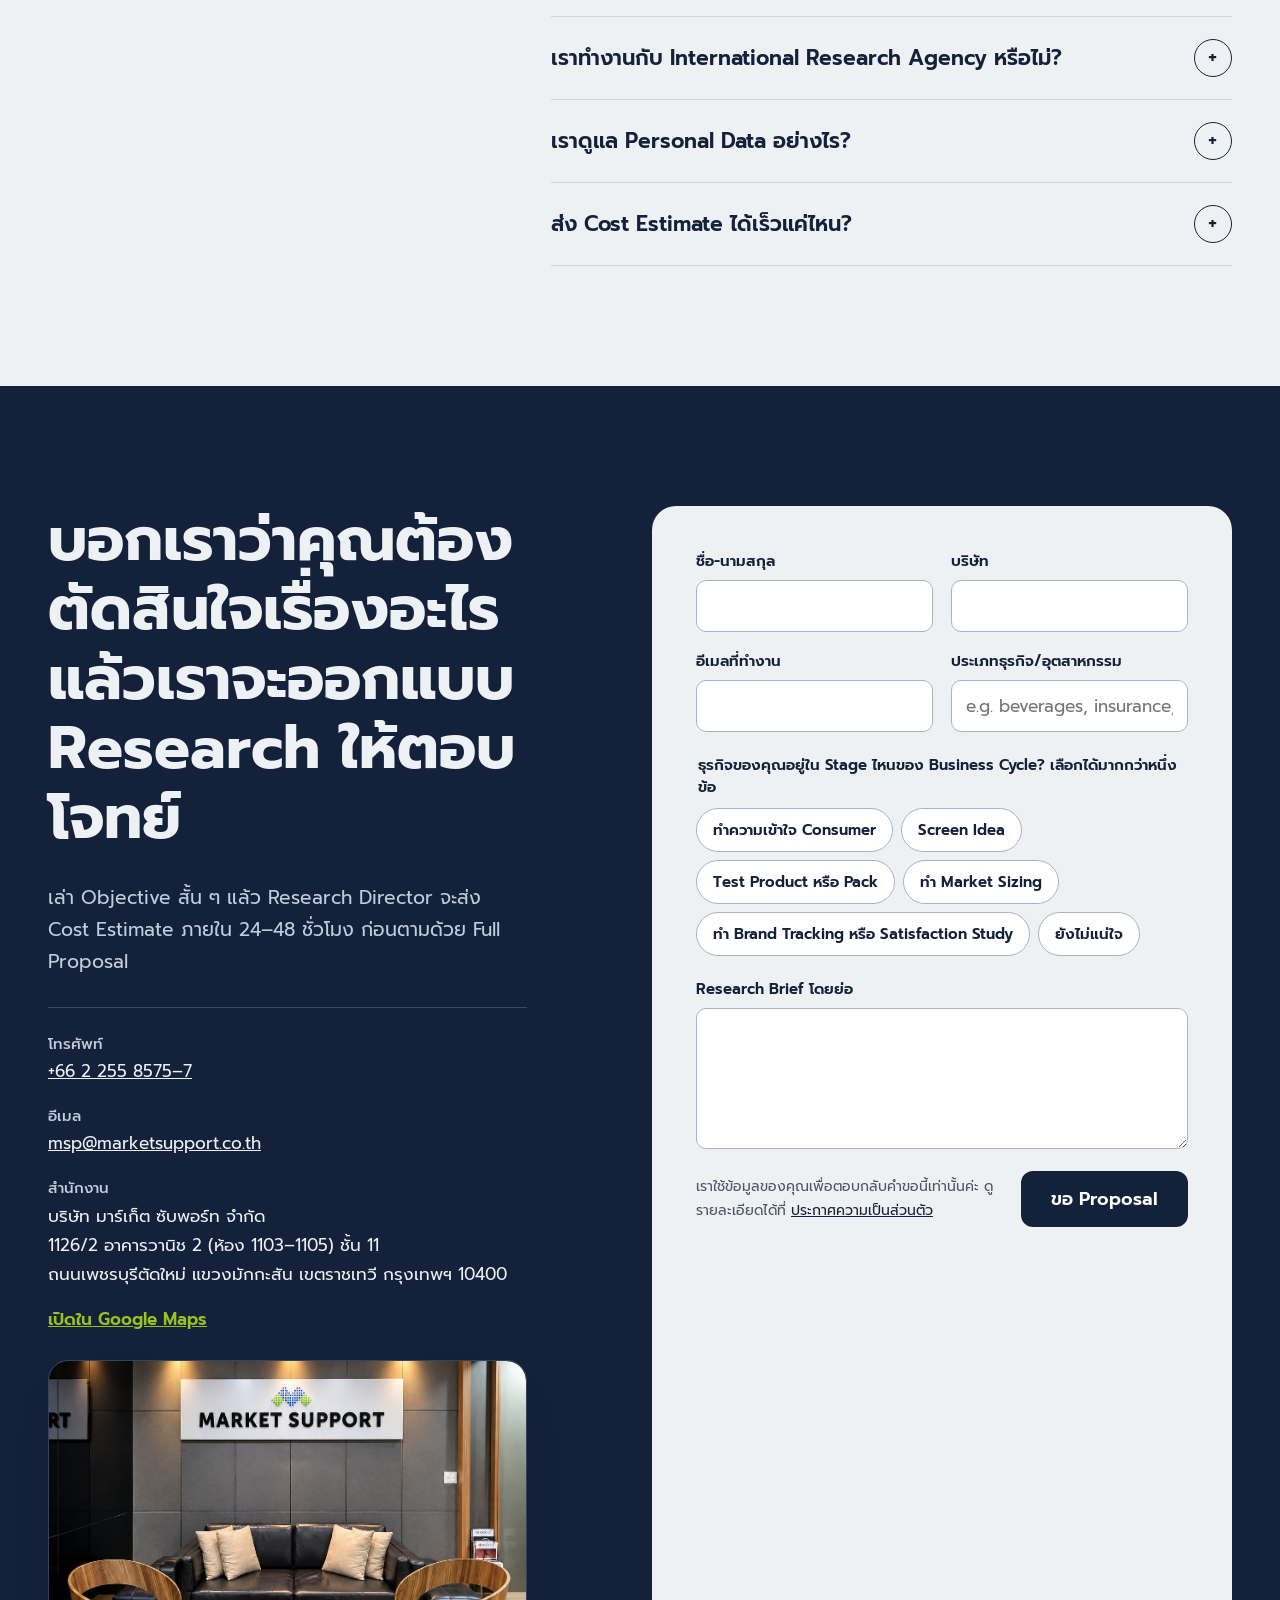
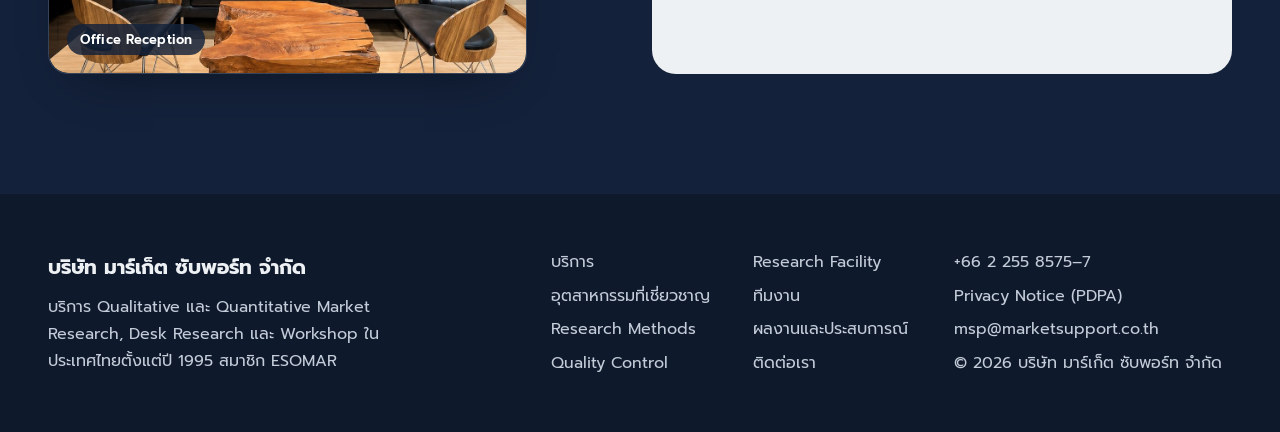
==== commit 9c5cf892: "Update index.html" ====
--- a/th/index.html
+++ b/th/index.html
@@ -1258,7 +1258,7 @@
 <div style="max-width: 1240px; margin: 0 auto; padding: 120px 48px; display: flex; flex-direction: column; gap: 48px">
 <div style="display: grid; grid-template-columns: repeat(12, minmax(0, 1fr)); column-gap: 24px">
 <h2 class="section-title" style="grid-column: span 7; margin: 0; font-family: 'Bricolage Grotesque', sans-serif; line-height: 1.04; letter-spacing: -0.03em; font-weight: 700">Research Facility ที่ออกแบบมาเพื่อให้ผู้ร่วมวิจัยพูดคุยได้อย่างเป็นธรรมชาติและตรงไปตรงมา</h2>
-<p style="grid-column: 9 / span 4; margin: 0; align-self: end; font-size: 18px; line-height: 1.6; color: #3A4658">Research Facility ของเราที่อาคารวานิช 2 ใกล้ MRT เพชรบุรี ออกแบบมาโดยเฉพาะสำหรับงานวิจัย พร้อมห้องสนทนา ห้องสังเกตการณ์สำหรับลูกค้า และห้องประชุม</p>
+<p style="grid-column: 9 / span 4; margin: 0; align-self: end; font-size: 18px; line-height: 1.6; color: #3A4658">Research Facility ของเราที่อาคารวานิช 2 ใกล้ MRT เพลินจิต ออกแบบมาโดยเฉพาะสำหรับงานวิจัย พร้อมห้องสนทนา ห้องสังเกตการณ์สำหรับลูกค้า และห้องประชุม</p>
 </div>
 <div class="facility-gallery">
 <figure class="facility-gallery-item">
--- a/assets/css/home.css
+++ b/assets/css/home.css
@@ -154,3 +154,46 @@
   #facilities .facility-gallery-image{aspect-ratio:4/3;border-radius:18px}
   #facilities .facility-gallery-item figcaption{left:12px;bottom:12px;font-size:12px;padding:7px 11px}
 }
+
+
+/* ---------- Heading size controls ----------
+   English and Thai are separated so each language can be tuned independently.
+   Current values reproduce the existing design exactly.
+   Change only the values in the screen-size group you want to test. */
+
+/* ===== DESKTOP / DEFAULT ===== */
+/* English */
+html[lang="en"] .hero-title{font-size:76px !important}
+html[lang="en"] .section-title{font-size:52px !important}
+html[lang="en"] .cta-title{font-size:60px !important}
+
+/* Thai */
+html[lang="th"] .hero-title{font-size:76px !important}
+html[lang="th"] .section-title{font-size:52px !important}
+html[lang="th"] .cta-title{font-size:60px !important}
+
+/* ===== TABLET / SMALL DESKTOP ===== */
+@media (max-width:960px){
+  /* English */
+  html[lang="en"] .hero-title{font-size:52px !important}
+  html[lang="en"] .section-title{font-size:38px !important}
+  html[lang="en"] .cta-title{font-size:44px !important}
+
+  /* Thai */
+  html[lang="th"] .hero-title{font-size:52px !important}
+  html[lang="th"] .section-title{font-size:38px !important}
+  html[lang="th"] .cta-title{font-size:44px !important}
+}
+
+/* ===== MOBILE ===== */
+@media (max-width:600px){
+  /* English */
+  html[lang="en"] .hero-title{font-size:44px !important}
+  html[lang="en"] .section-title{font-size:32px !important}
+  html[lang="en"] .cta-title{font-size:38px !important}
+
+  /* Thai */
+  html[lang="th"] .hero-title{font-size:44px !important}
+  html[lang="th"] .section-title{font-size:32px !important}
+  html[lang="th"] .cta-title{font-size:38px !important}
+}
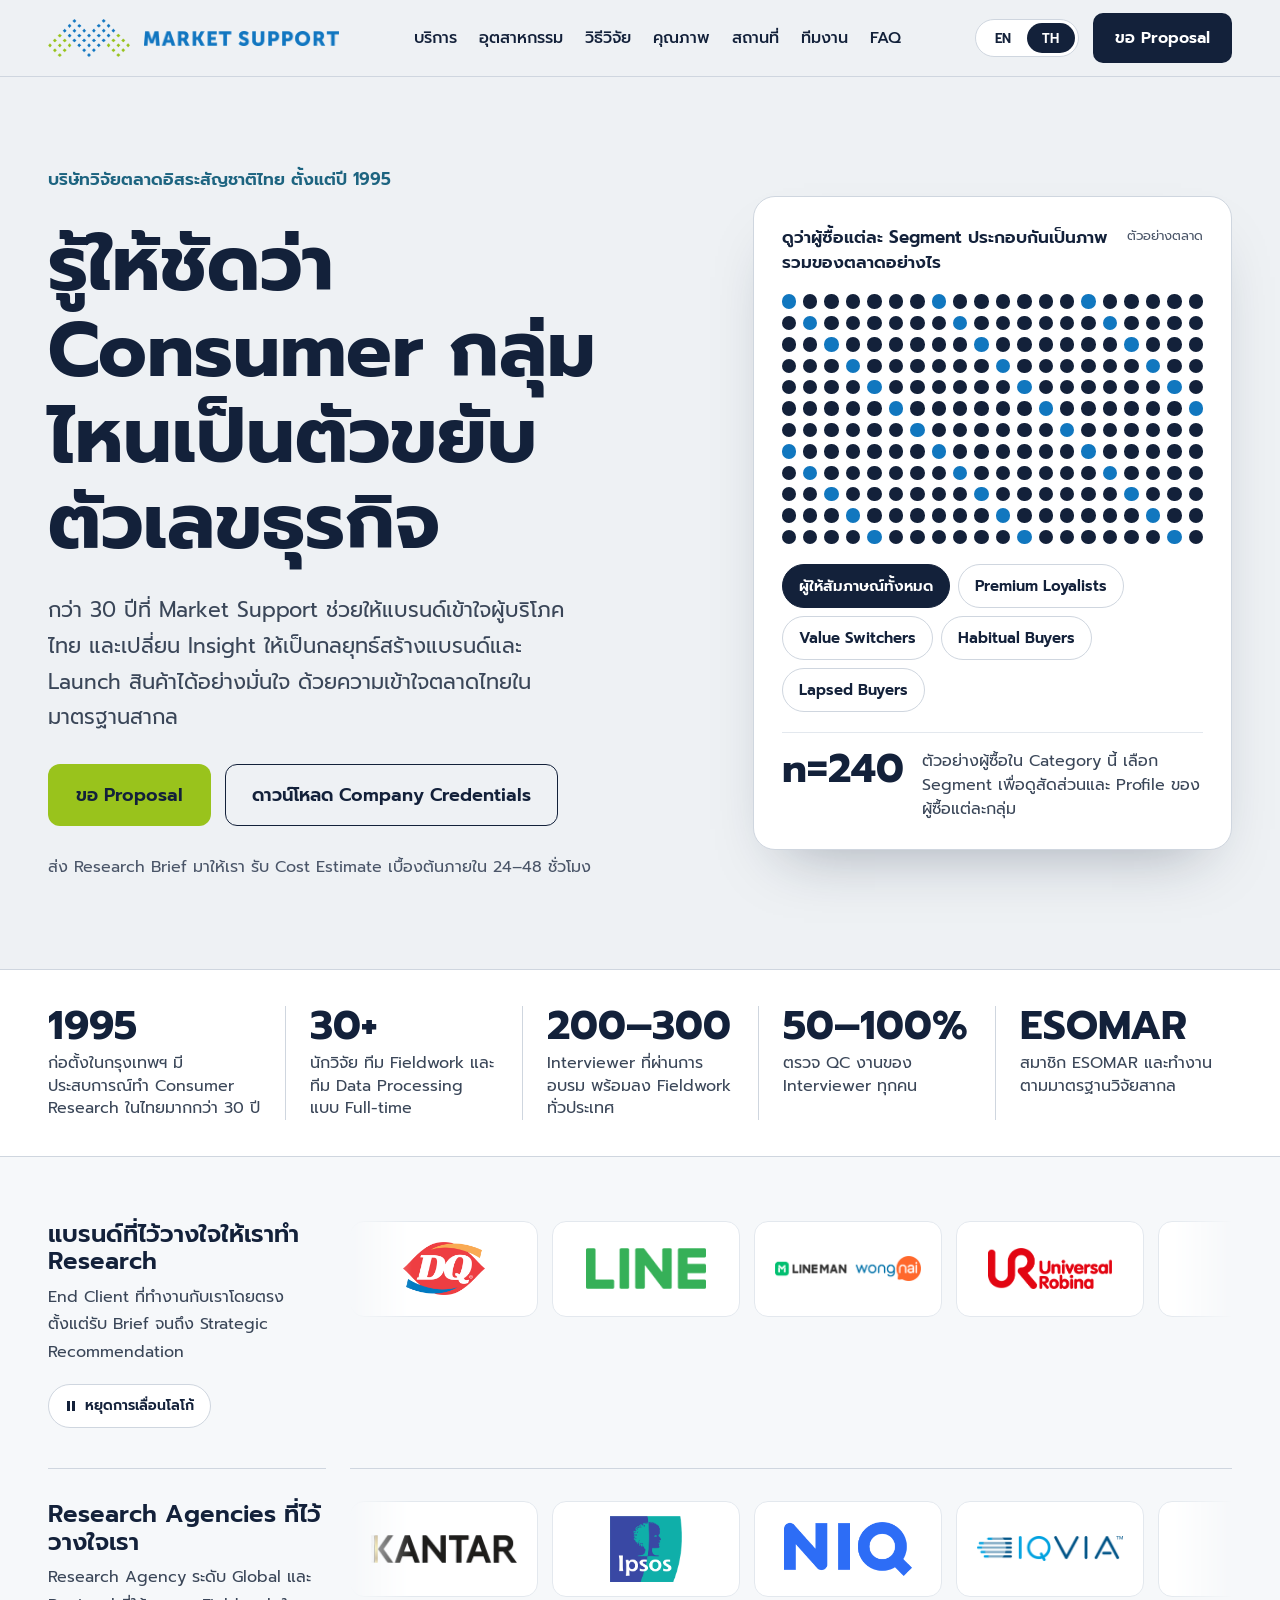
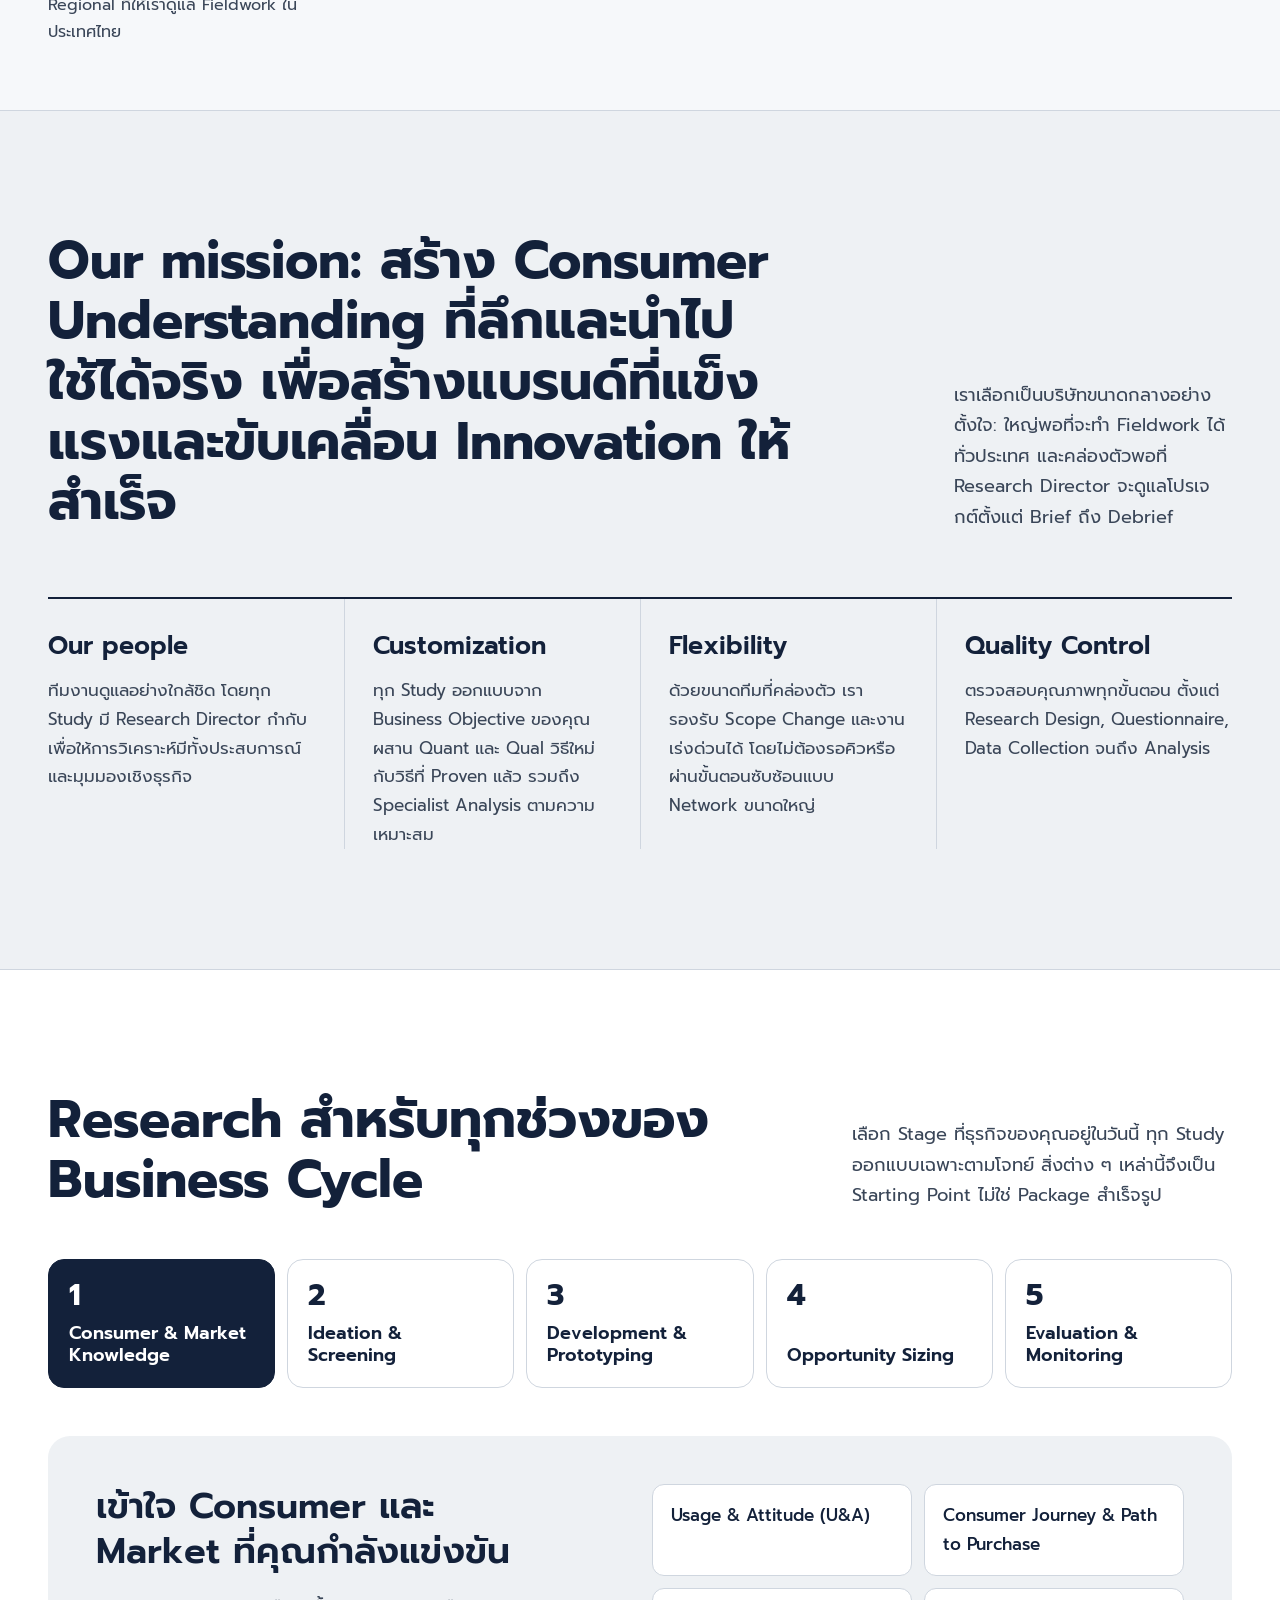
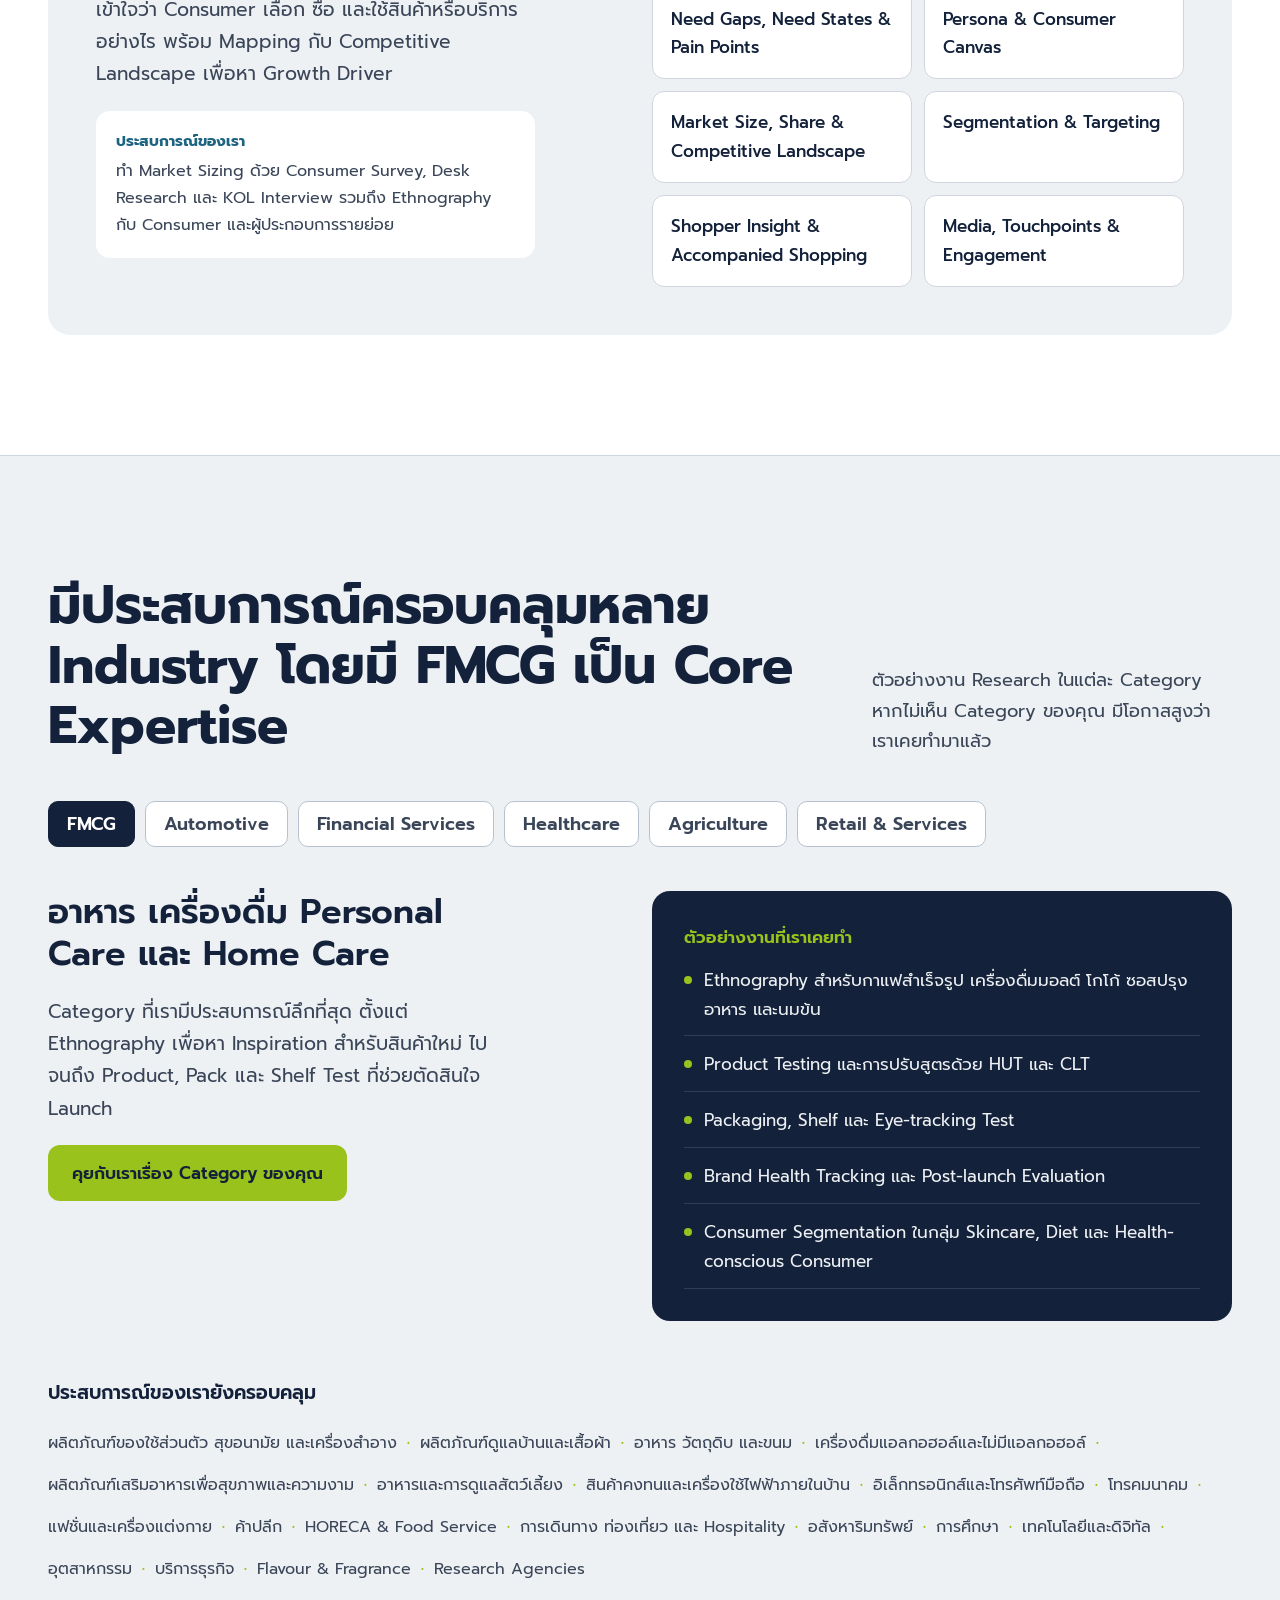
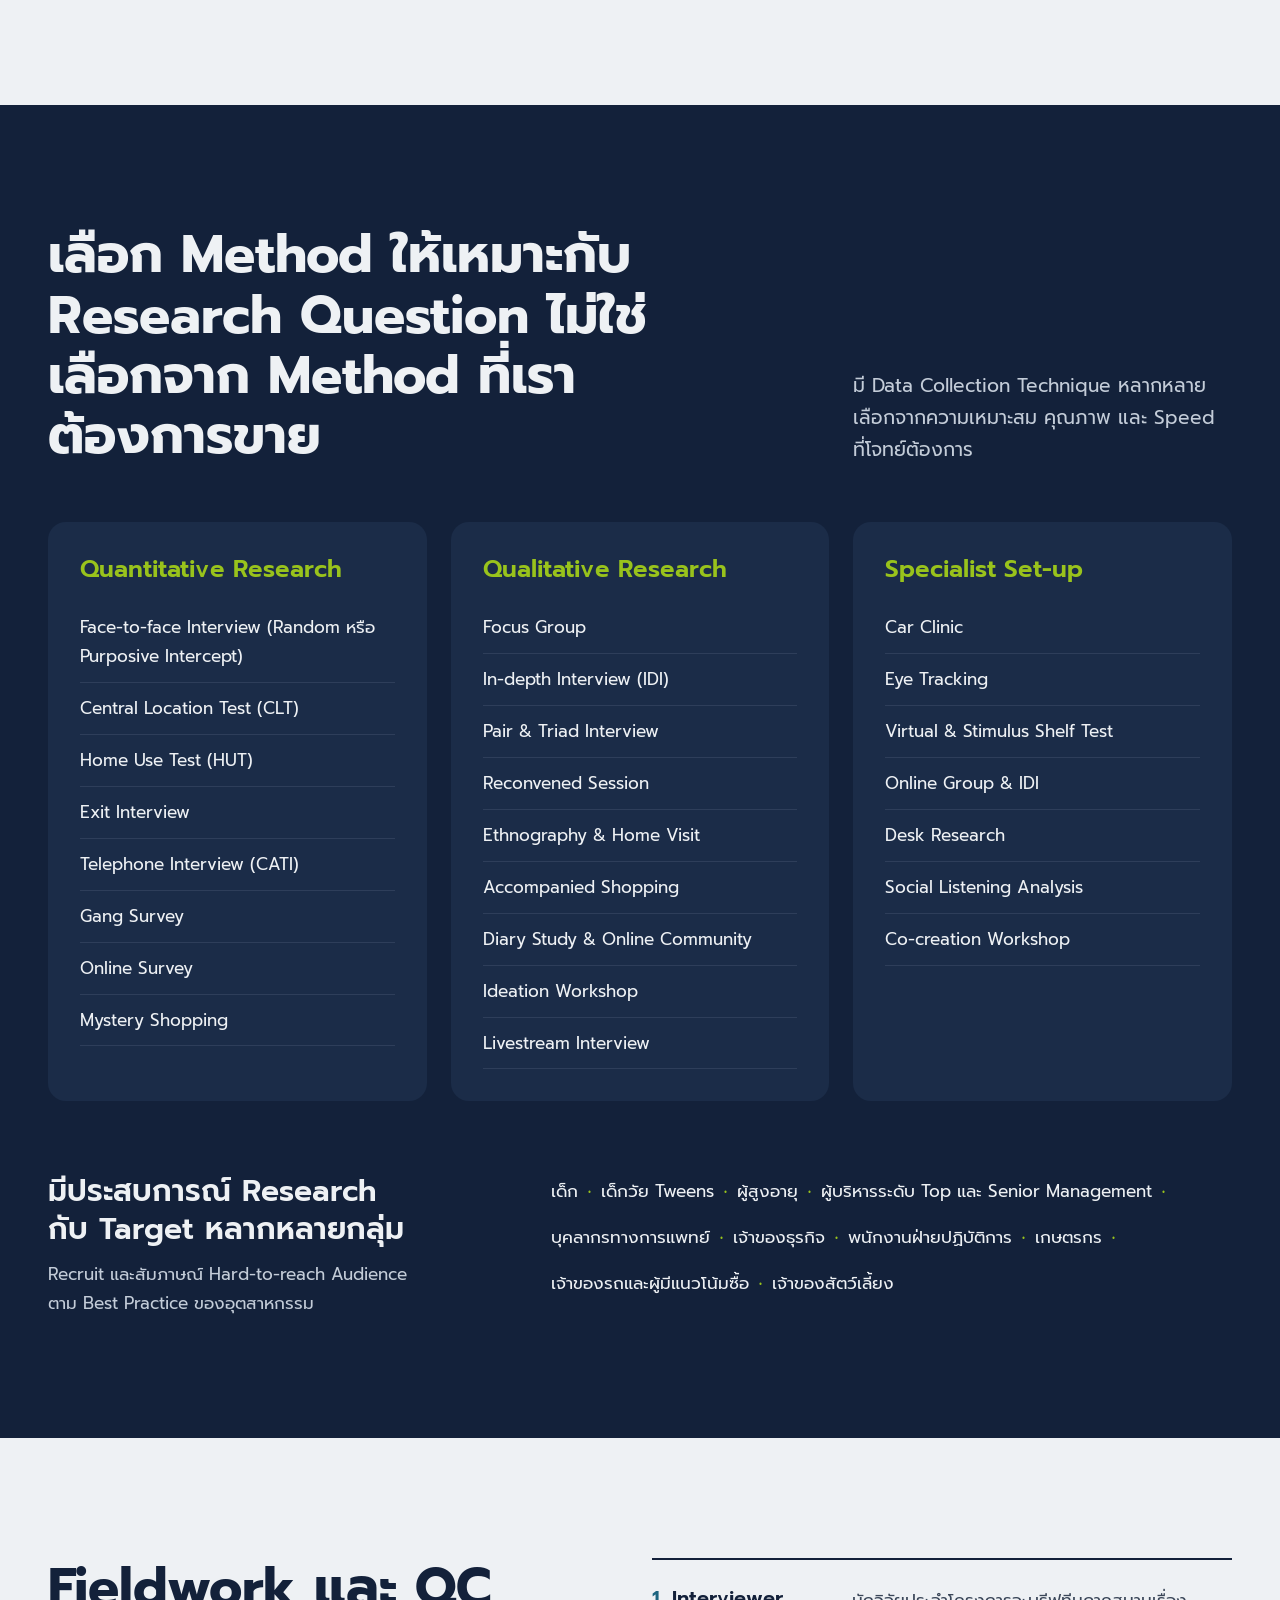
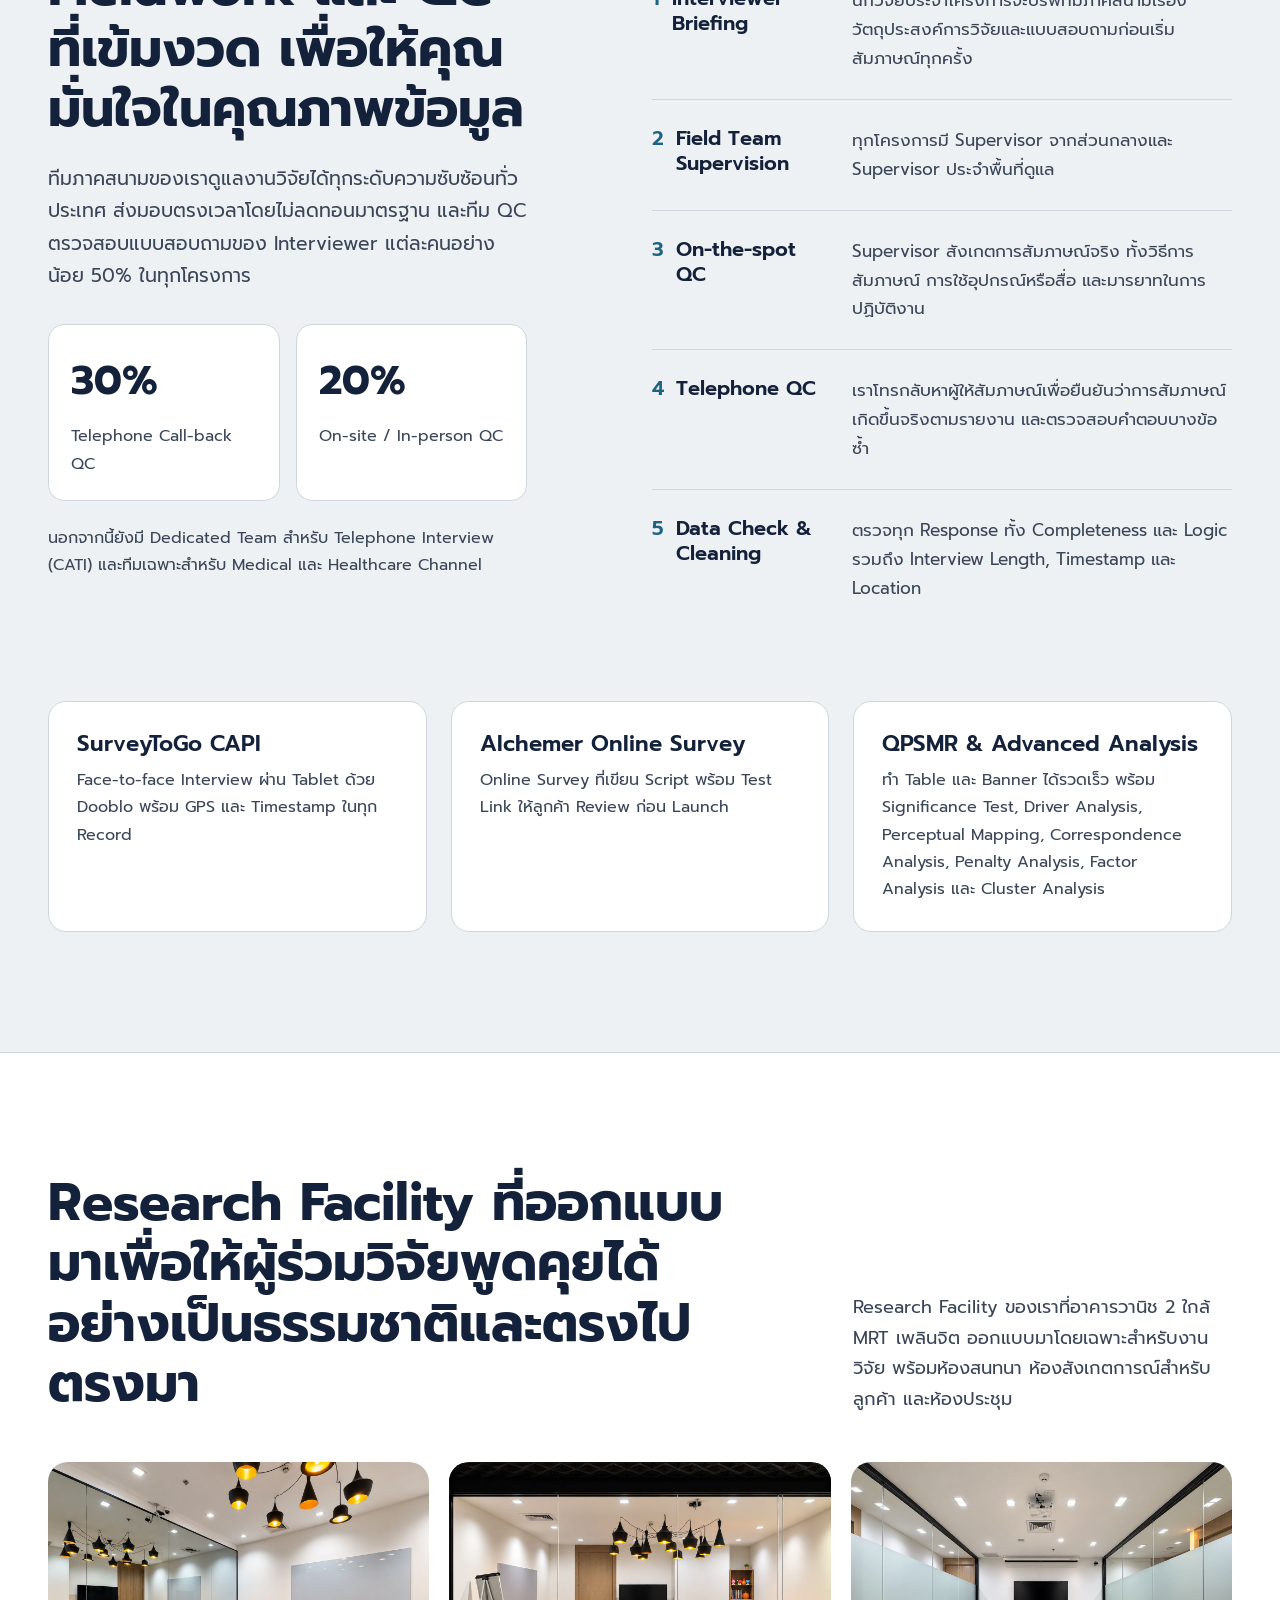
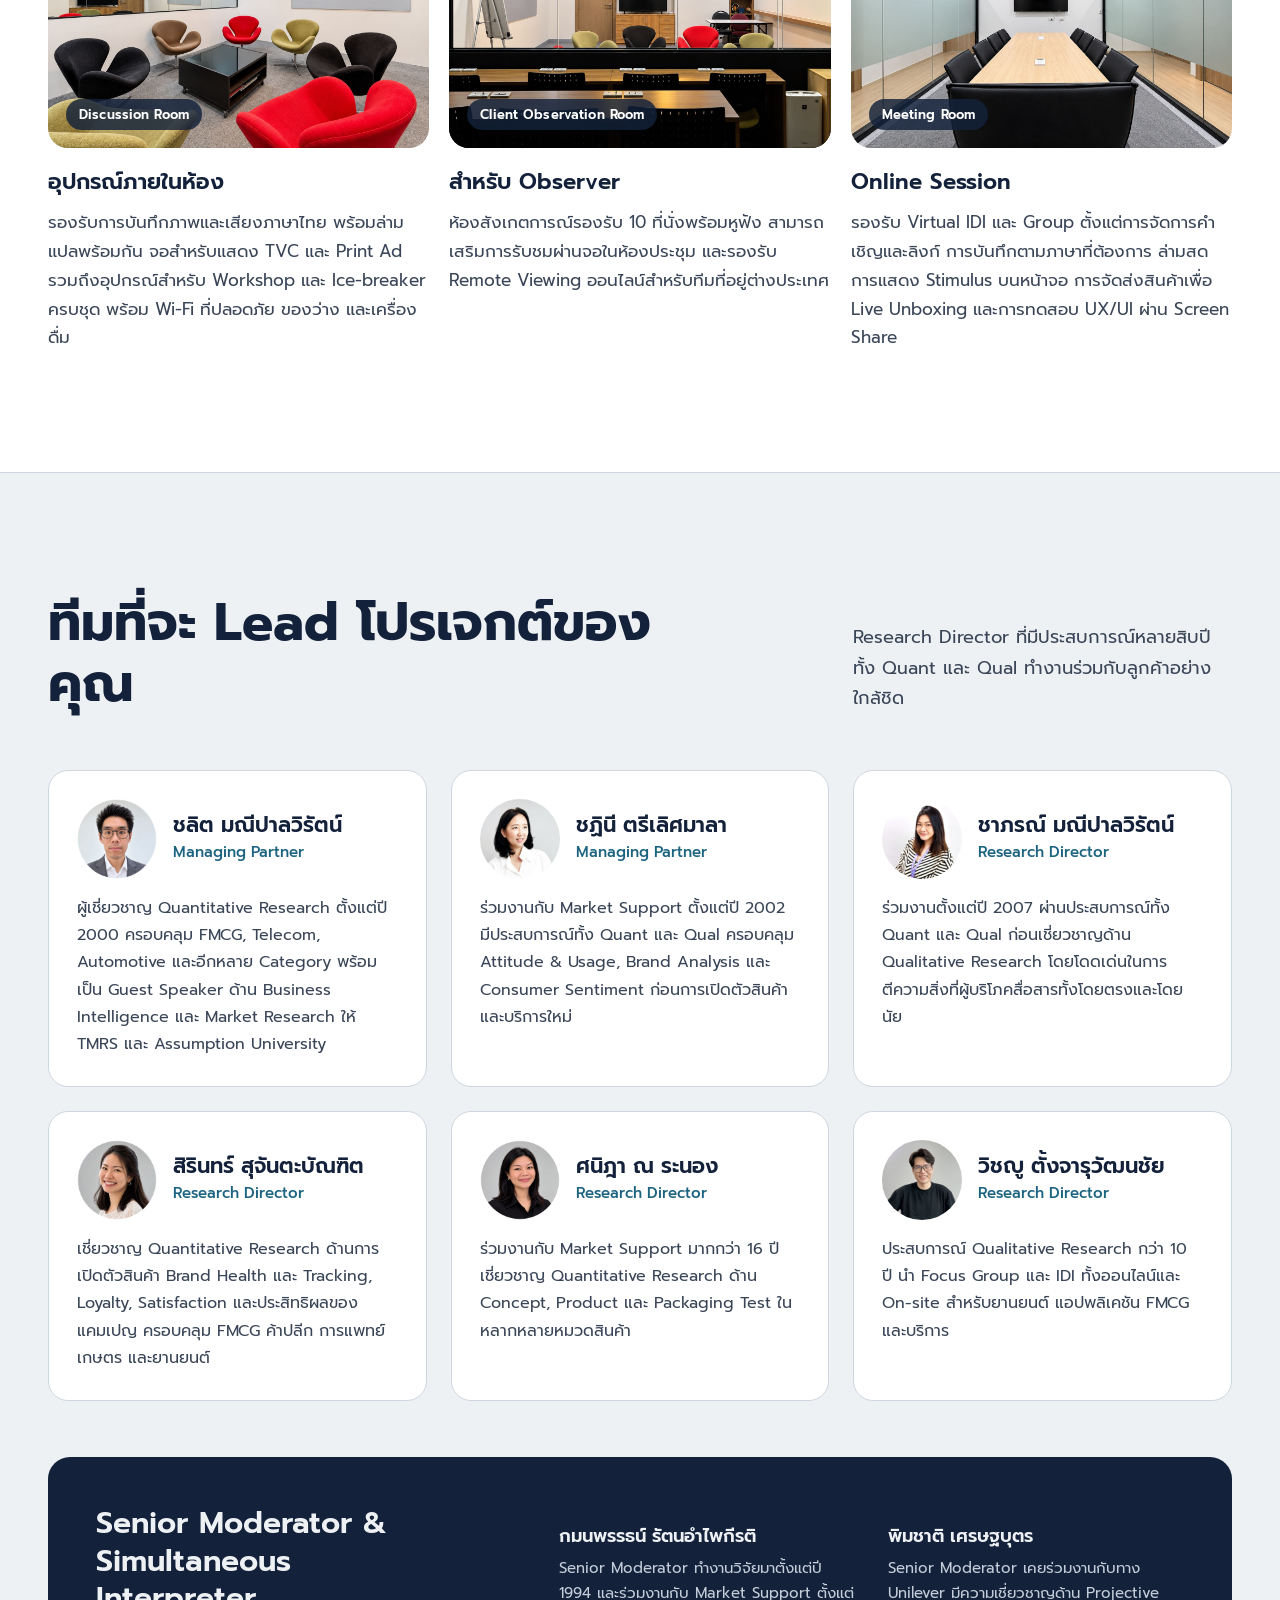
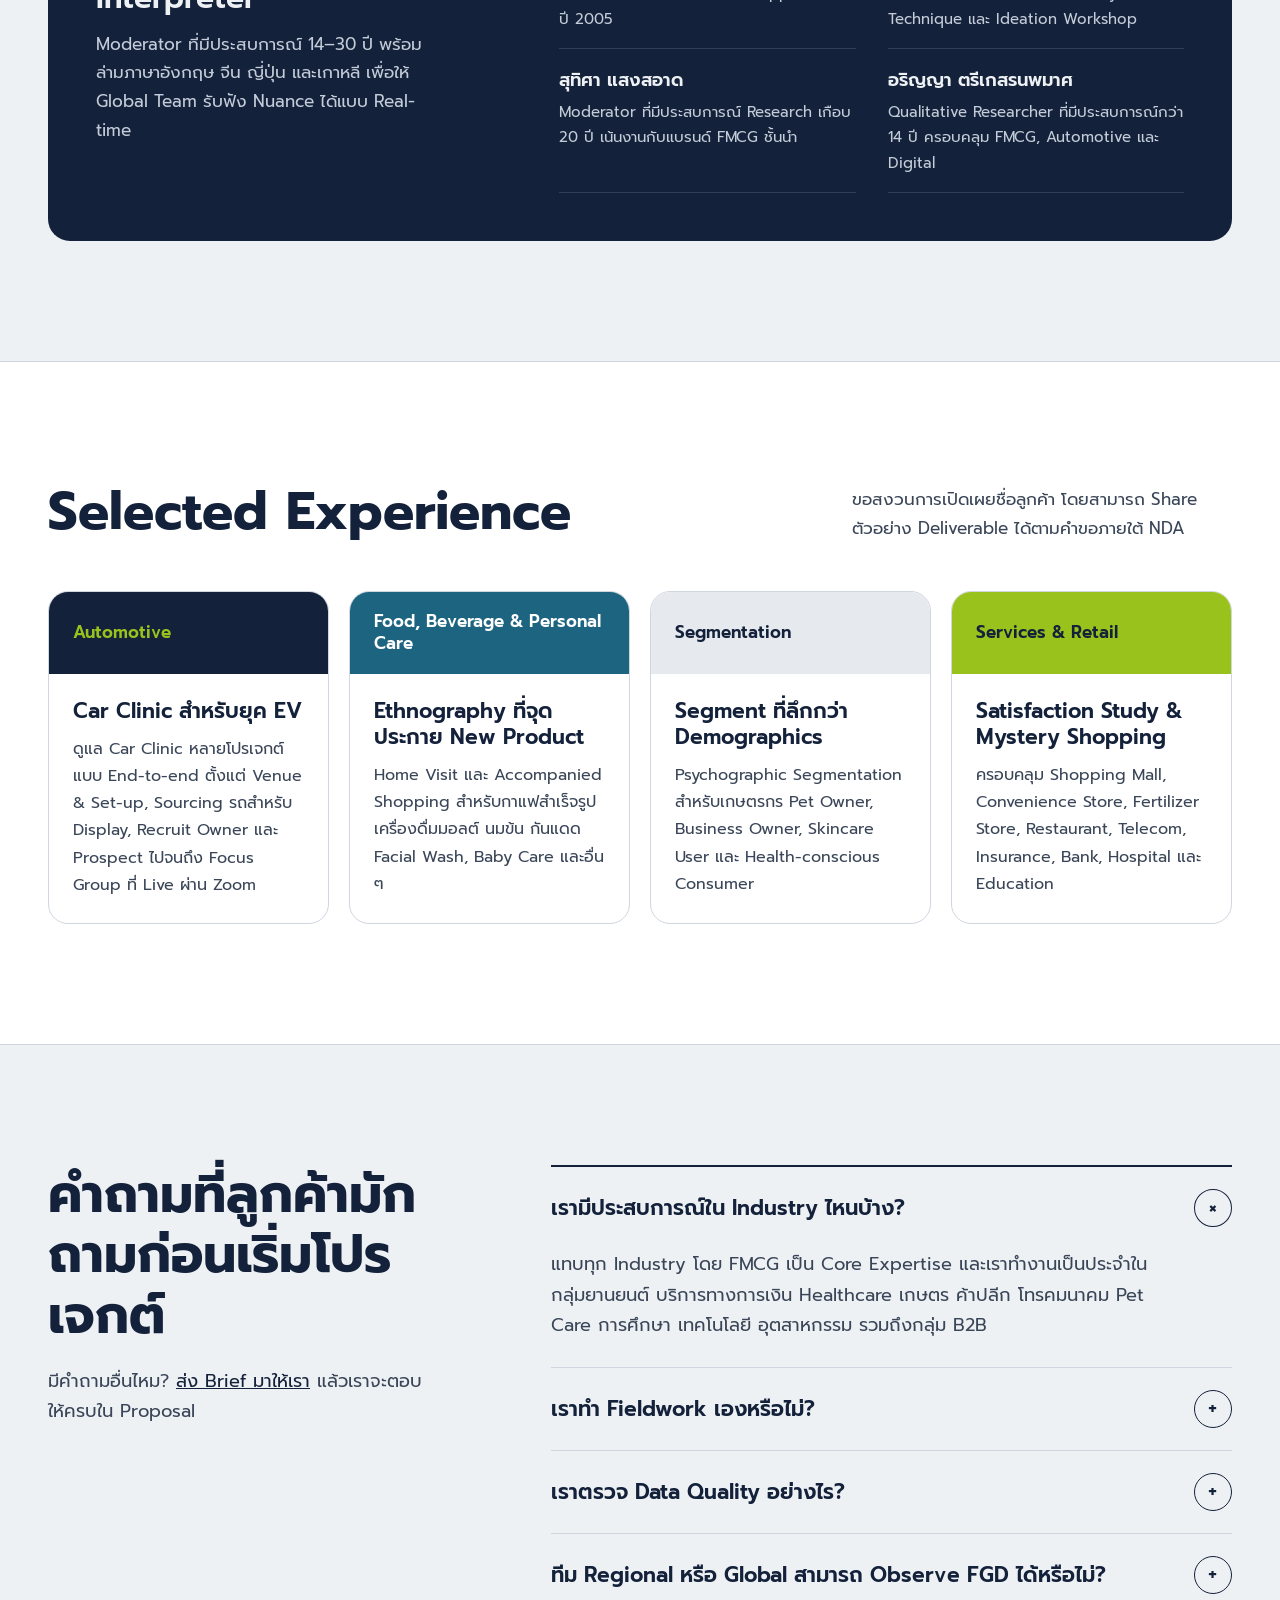
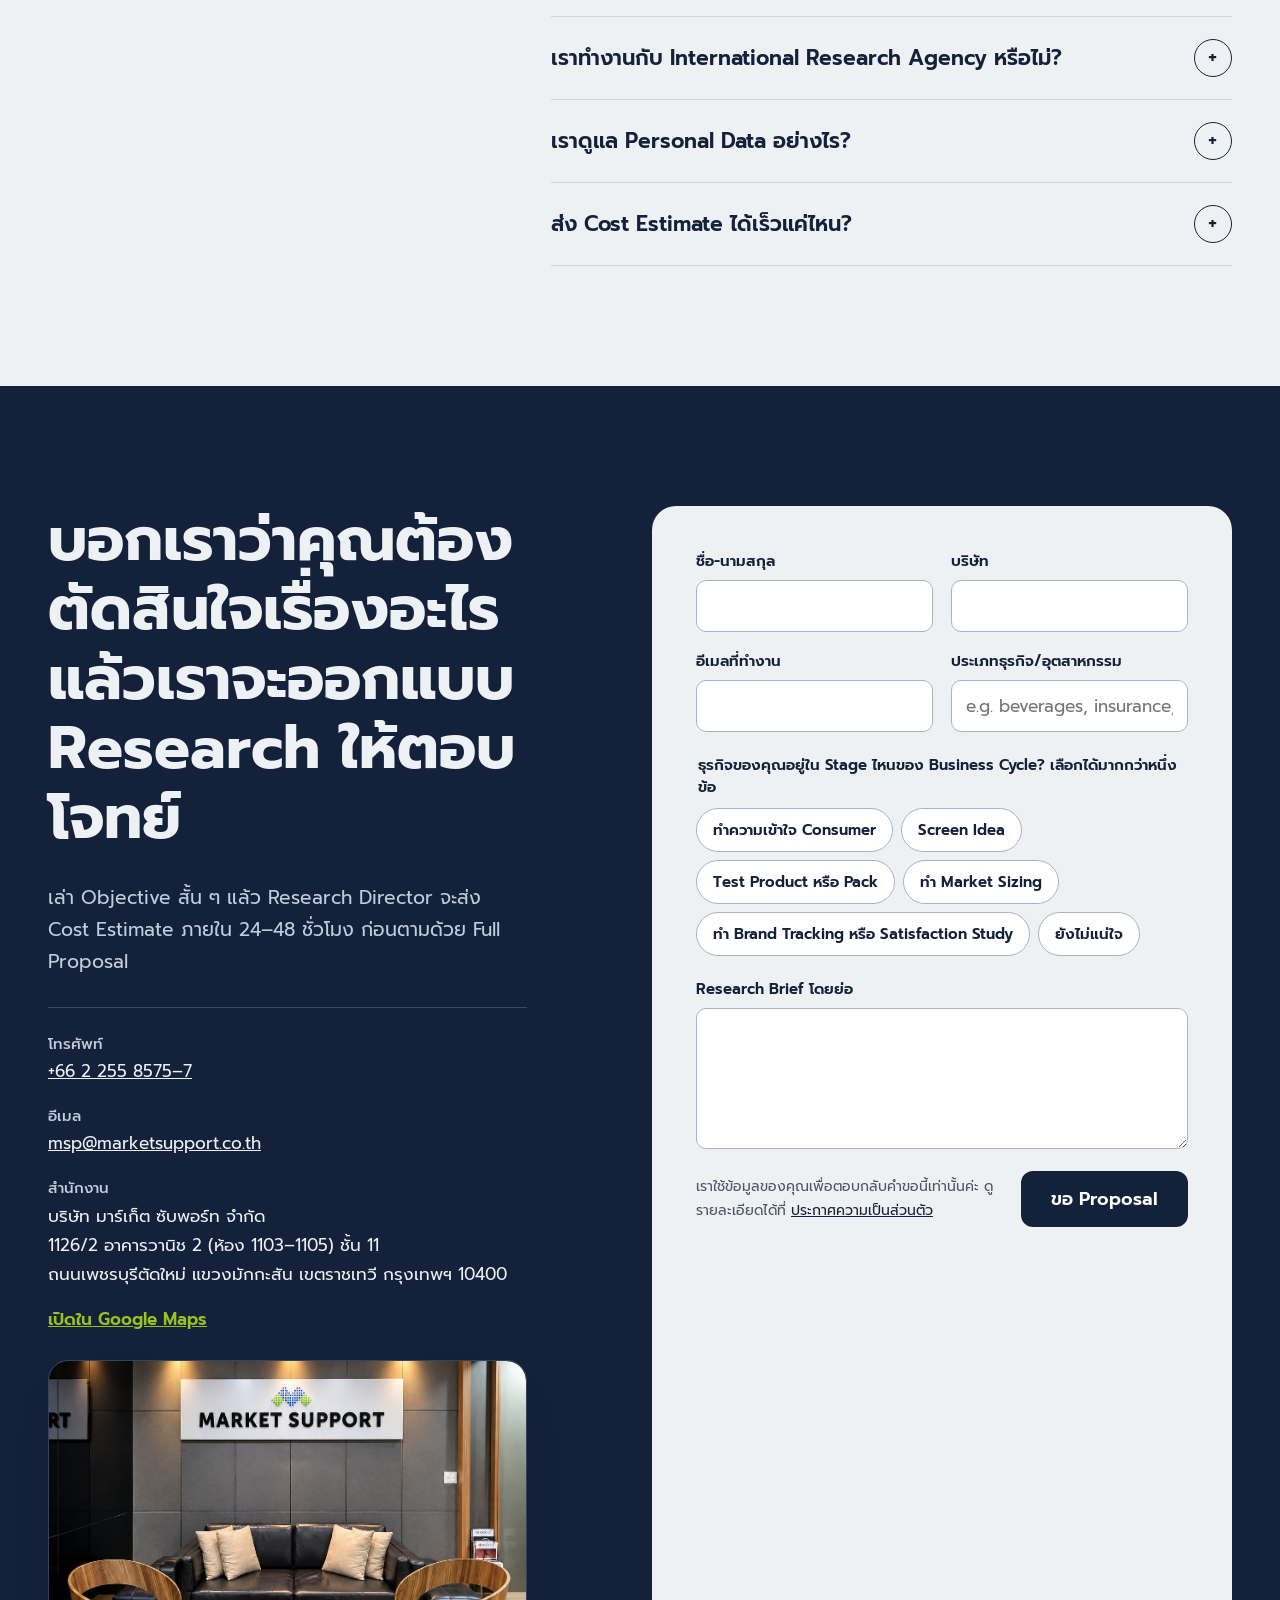
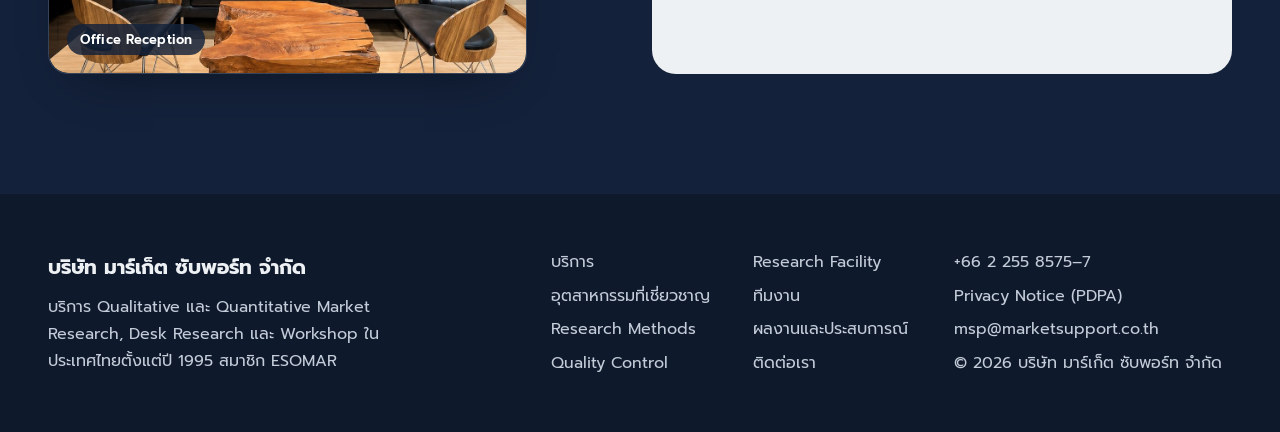
==== commit ec4d2684: "Fix typo in alt attribute for team member image" ====
--- a/th/index.html
+++ b/th/index.html
@@ -1329,7 +1329,7 @@
 
 <article style="background: #FFFFFF; border: 1px solid #CFD6DF; border-radius: 20px; padding: 28px; display: flex; flex-direction: column; gap: 16px">
 <div style="display: flex; gap: 16px; align-items: center">
-<img loading="lazy" decoding="async" src="../assets/img/team-sirin-suchintabandid.jpg" alt="สิรินทร์ สุจันตะบัณฑิต" style="width: 80px; height: 80px; border-radius: 50%; object-fit: cover; flex-shrink: 0; background: #E3E8EE">
+<img loading="lazy" decoding="async" src="../assets/img/team-sirin-suchintabandid.jpg" alt="สิรินทร์ สุจินตะบัณฑิต" style="width: 80px; height: 80px; border-radius: 50%; object-fit: cover; flex-shrink: 0; background: #E3E8EE">
 <div style="display: flex; flex-direction: column; gap: 2px; font-family: 'Bricolage Grotesque', sans-serif">
 <h3 style="margin: 0; font-size: 21px; font-weight: 600; line-height: 1.2">สิรินทร์ สุจันตะบัณฑิต</h3>
 <p style="margin: 0; font-size: 15px; font-weight: 500; color: #1D6480">Research Director</p>
--- a/assets/css/home.css
+++ b/assets/css/home.css
@@ -197,3 +197,44 @@
   html[lang="th"] .section-title{font-size:32px !important}
   html[lang="th"] .cta-title{font-size:38px !important}
 }
+
+/* ---------- v2.7 compact desktop / tablet landscape ----------
+   Covers the gap between the tablet layout (<=960px) and full desktop.
+   Keeps the desktop two-column content layout, but removes the forced
+   1200px page width and gives the header/hero more room to breathe. */
+@media (min-width:961px) and (max-width:1150px){
+  /* Prevent the desktop wrapper from forcing horizontal page overflow. */
+  [style*="min-width: 1200px"]{min-width:0 !important}
+
+  /* Slightly tighter page gutters at this width. */
+  [style*="max-width: 1240px"]{padding-left:32px !important;padding-right:32px !important}
+
+  /* Header: keep logo/language/CTA on the first row and navigation below. */
+  nav[aria-label="Main"]{
+    height:auto !important;
+    flex-wrap:wrap !important;
+    column-gap:18px !important;
+    row-gap:2px !important;
+    padding-top:12px !important;
+    padding-bottom:5px !important;
+  }
+  nav[aria-label="Main"] > .desktop-nav-links{
+    order:3;
+    width:100%;
+    justify-content:flex-start;
+    overflow-x:auto;
+    -webkit-overflow-scrolling:touch;
+    scrollbar-width:none;
+    white-space:nowrap;
+    padding:8px 0 10px;
+    gap:26px !important;
+  }
+  nav[aria-label="Main"] > .desktop-nav-links::-webkit-scrollbar{display:none}
+  html{scroll-padding-top:120px}
+
+  /* Hero: retain two columns, but use a size suited to tablet landscape. */
+  #top{column-gap:20px !important}
+  html[lang="en"] .hero-title{font-size:60px !important}
+  html[lang="th"] .hero-title{font-size:60px !important}
+  #top [style*="grid-column: 8 / span 5"]{padding:24px !important}
+}
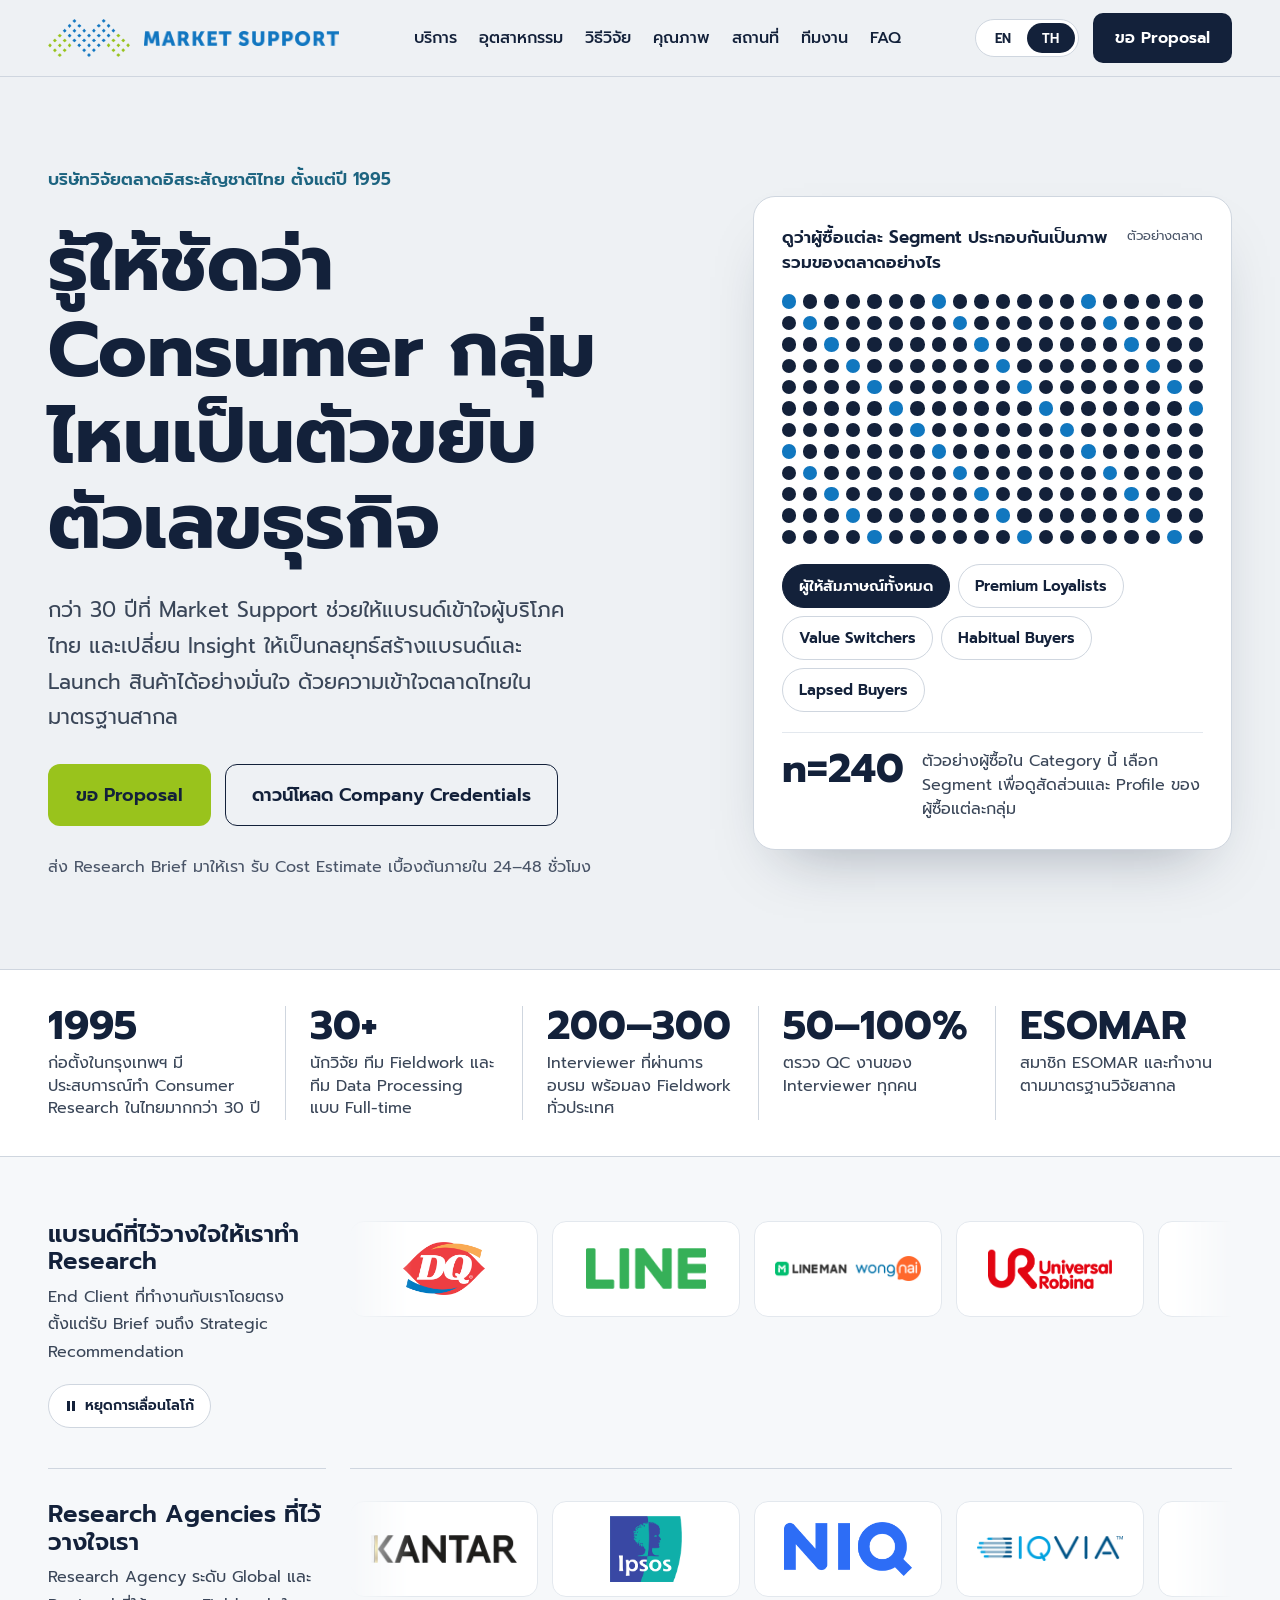
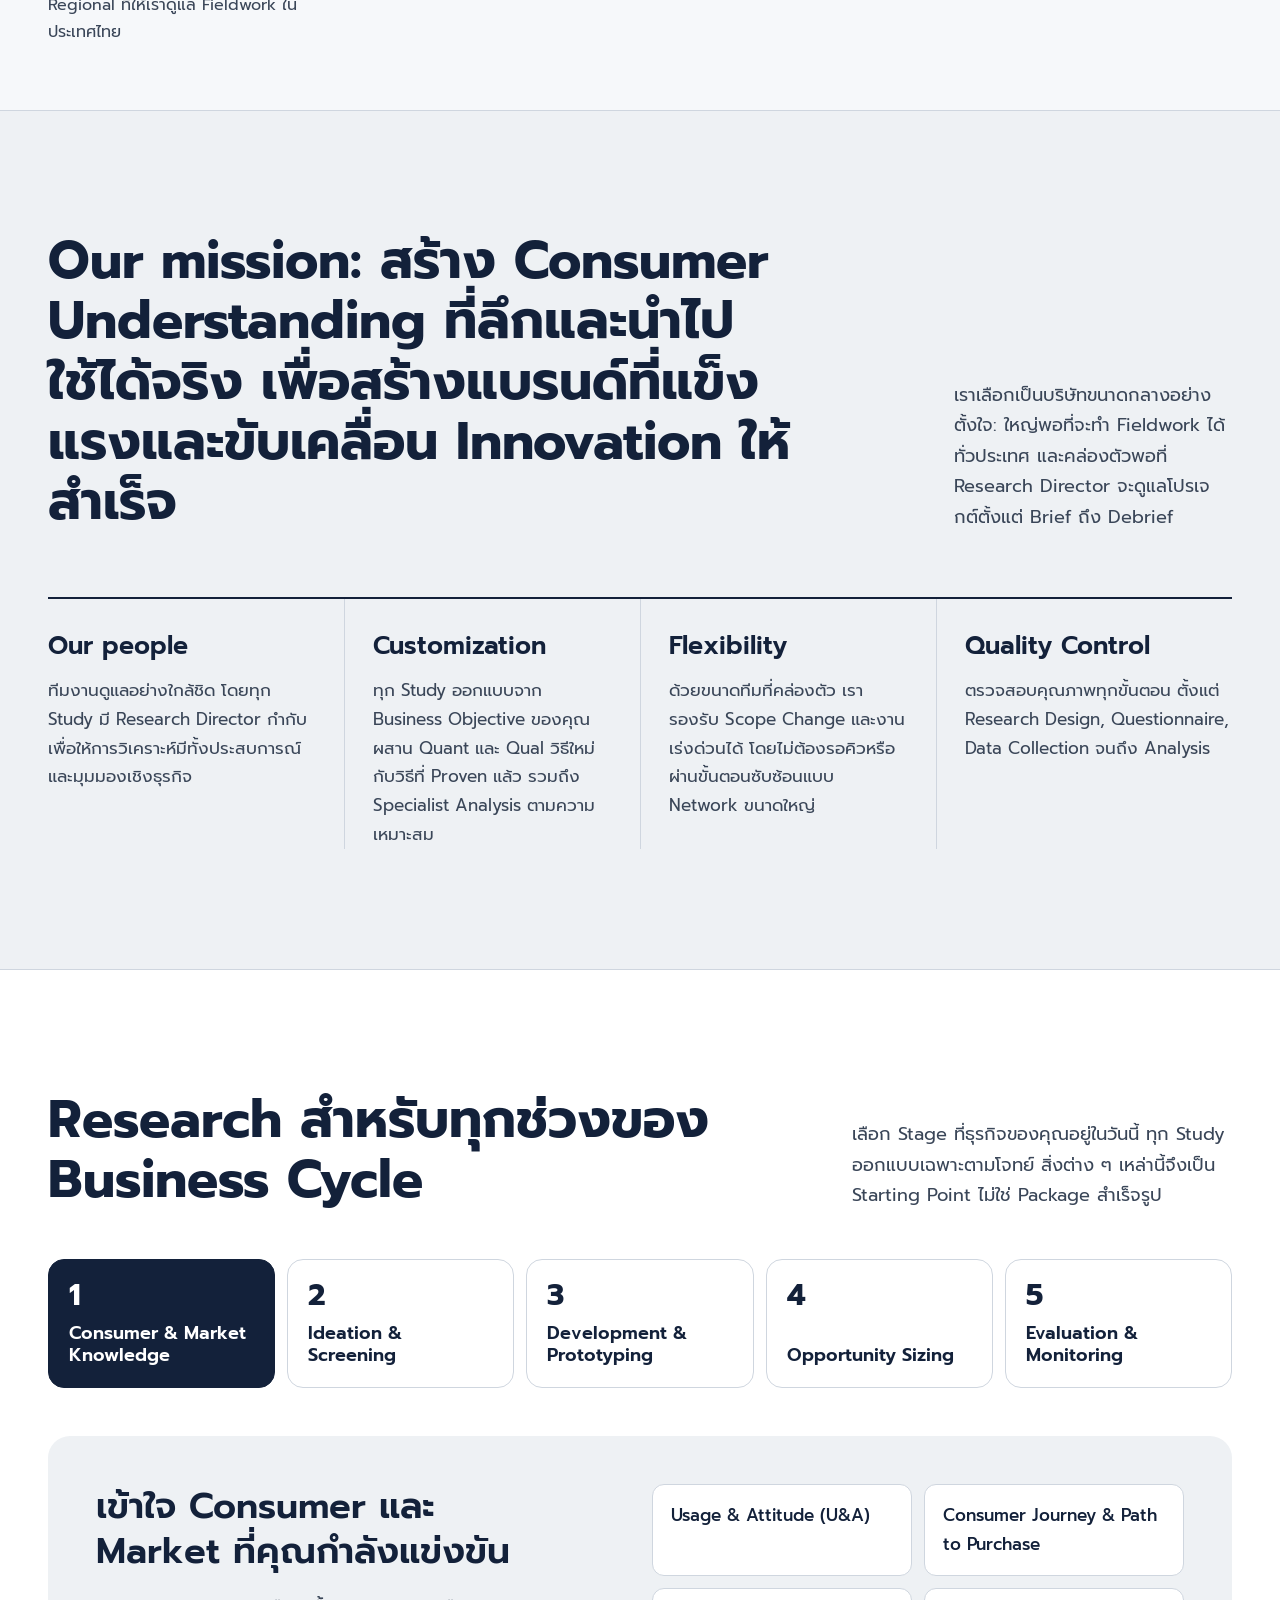
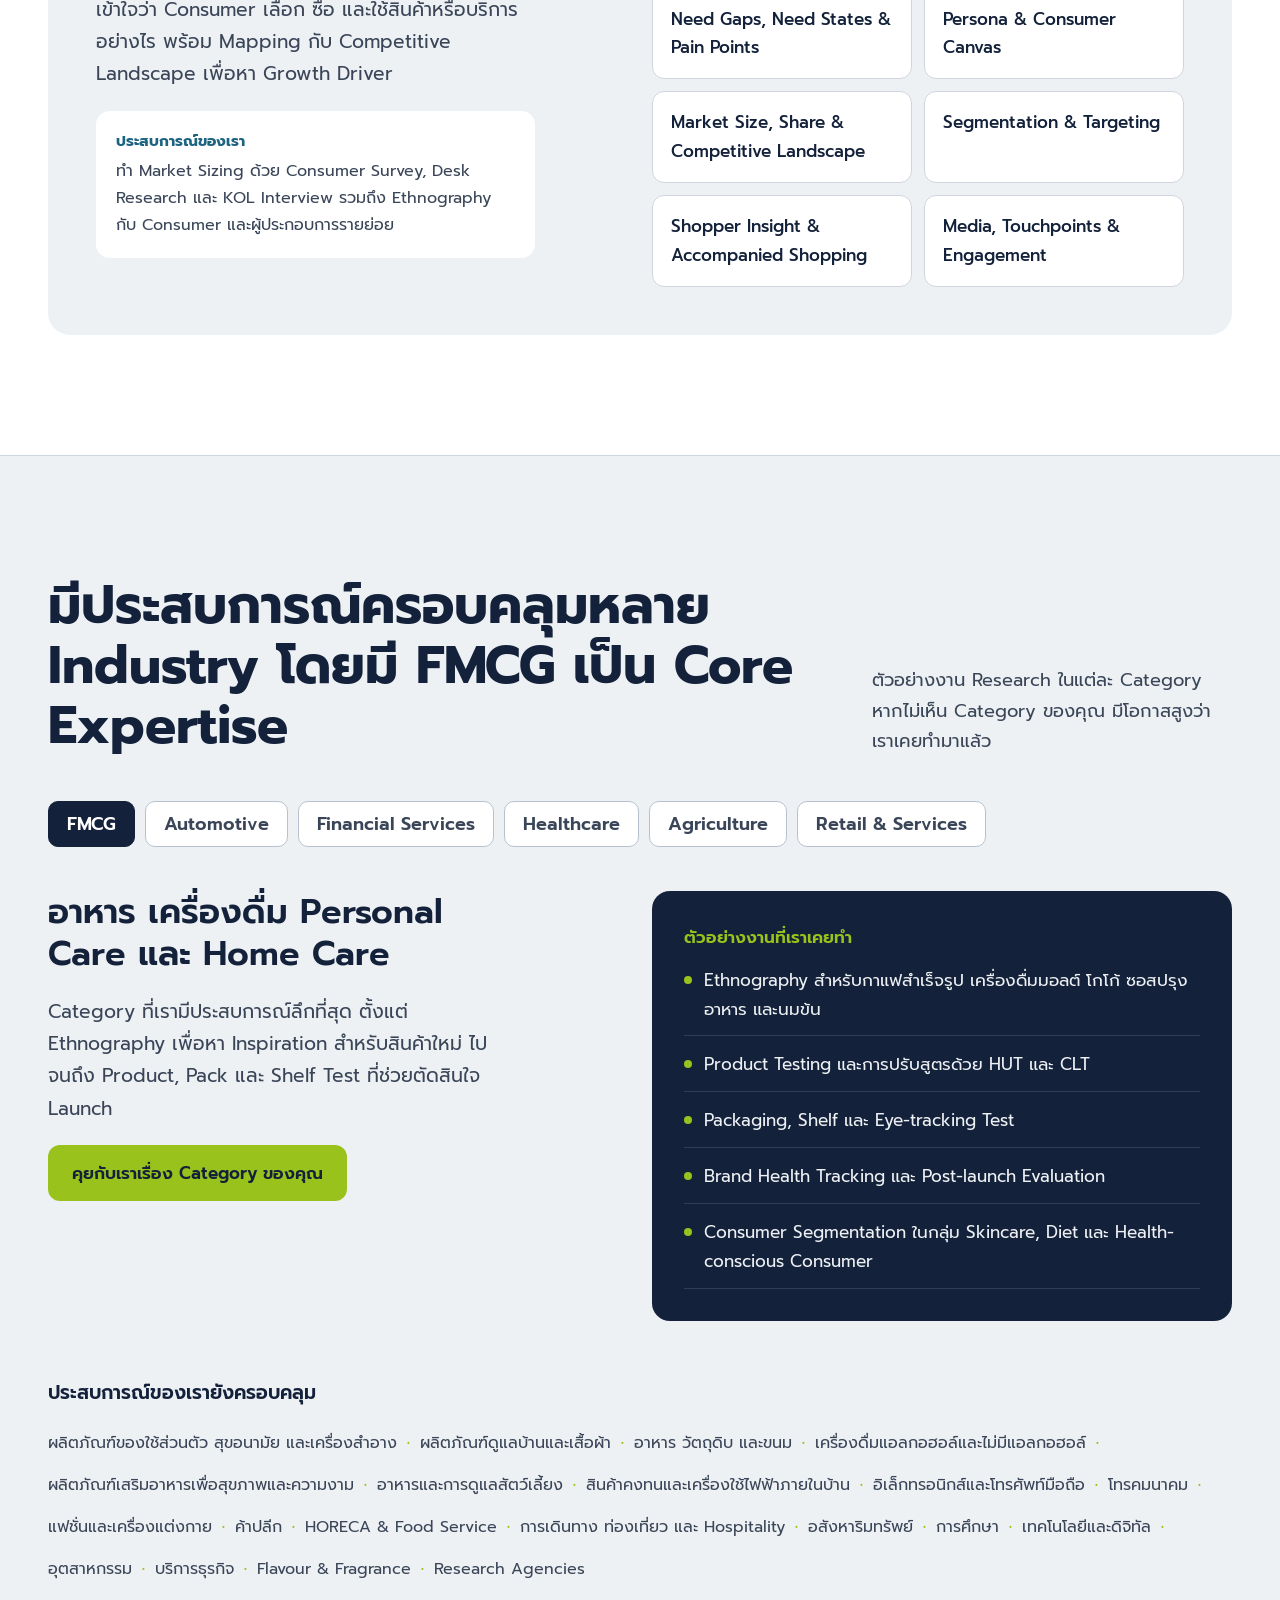
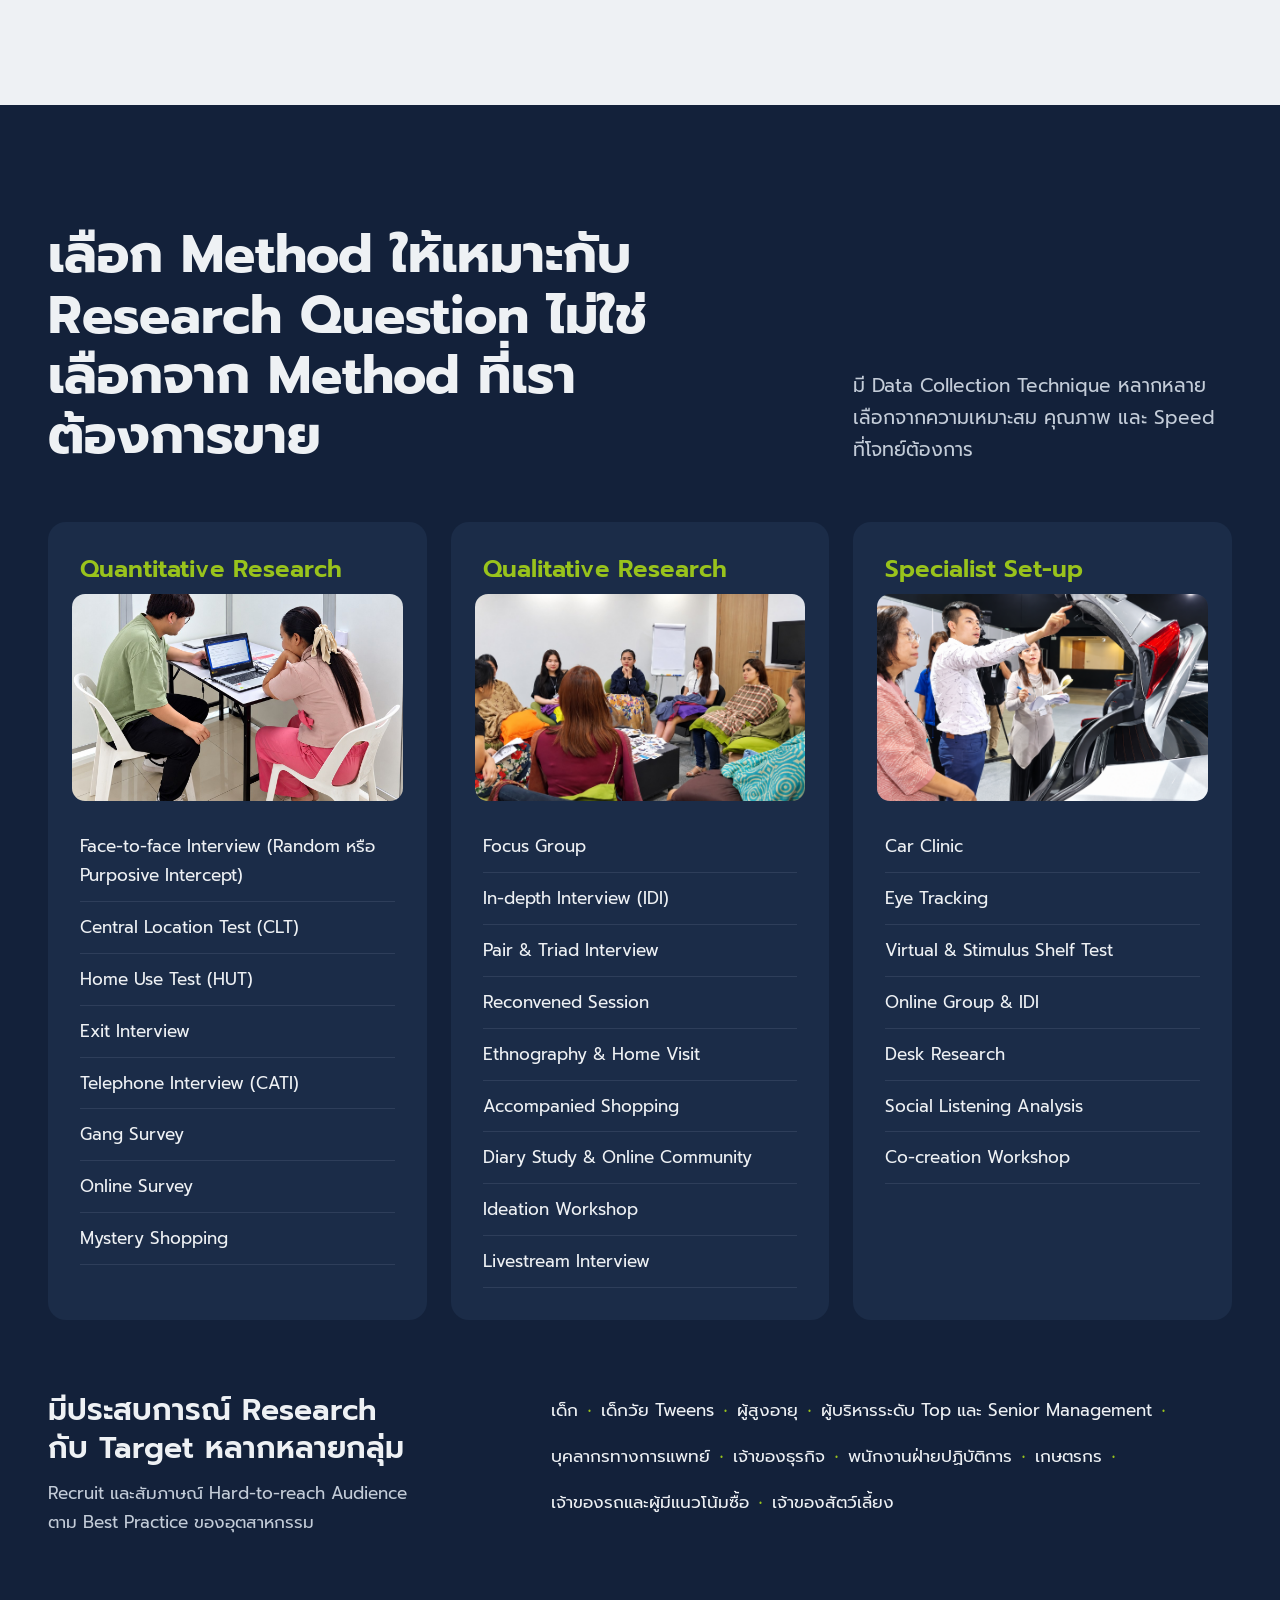
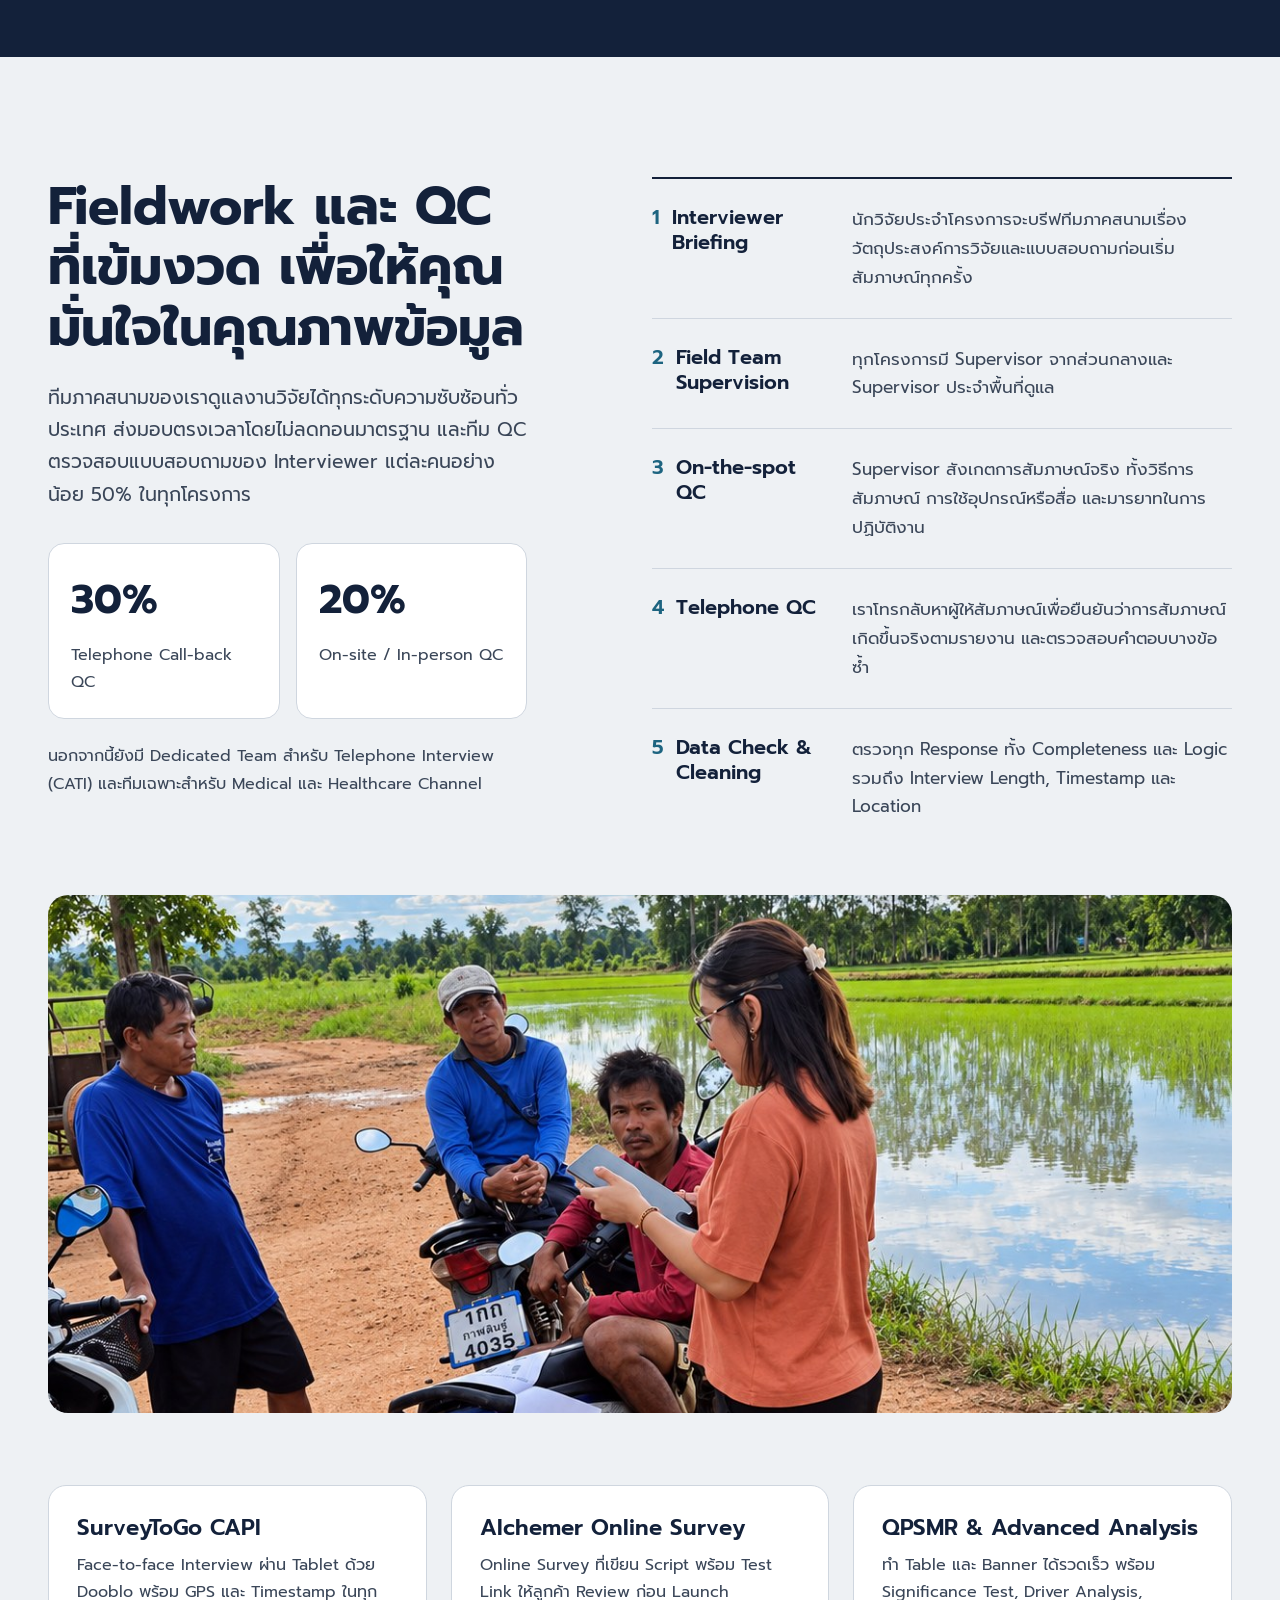
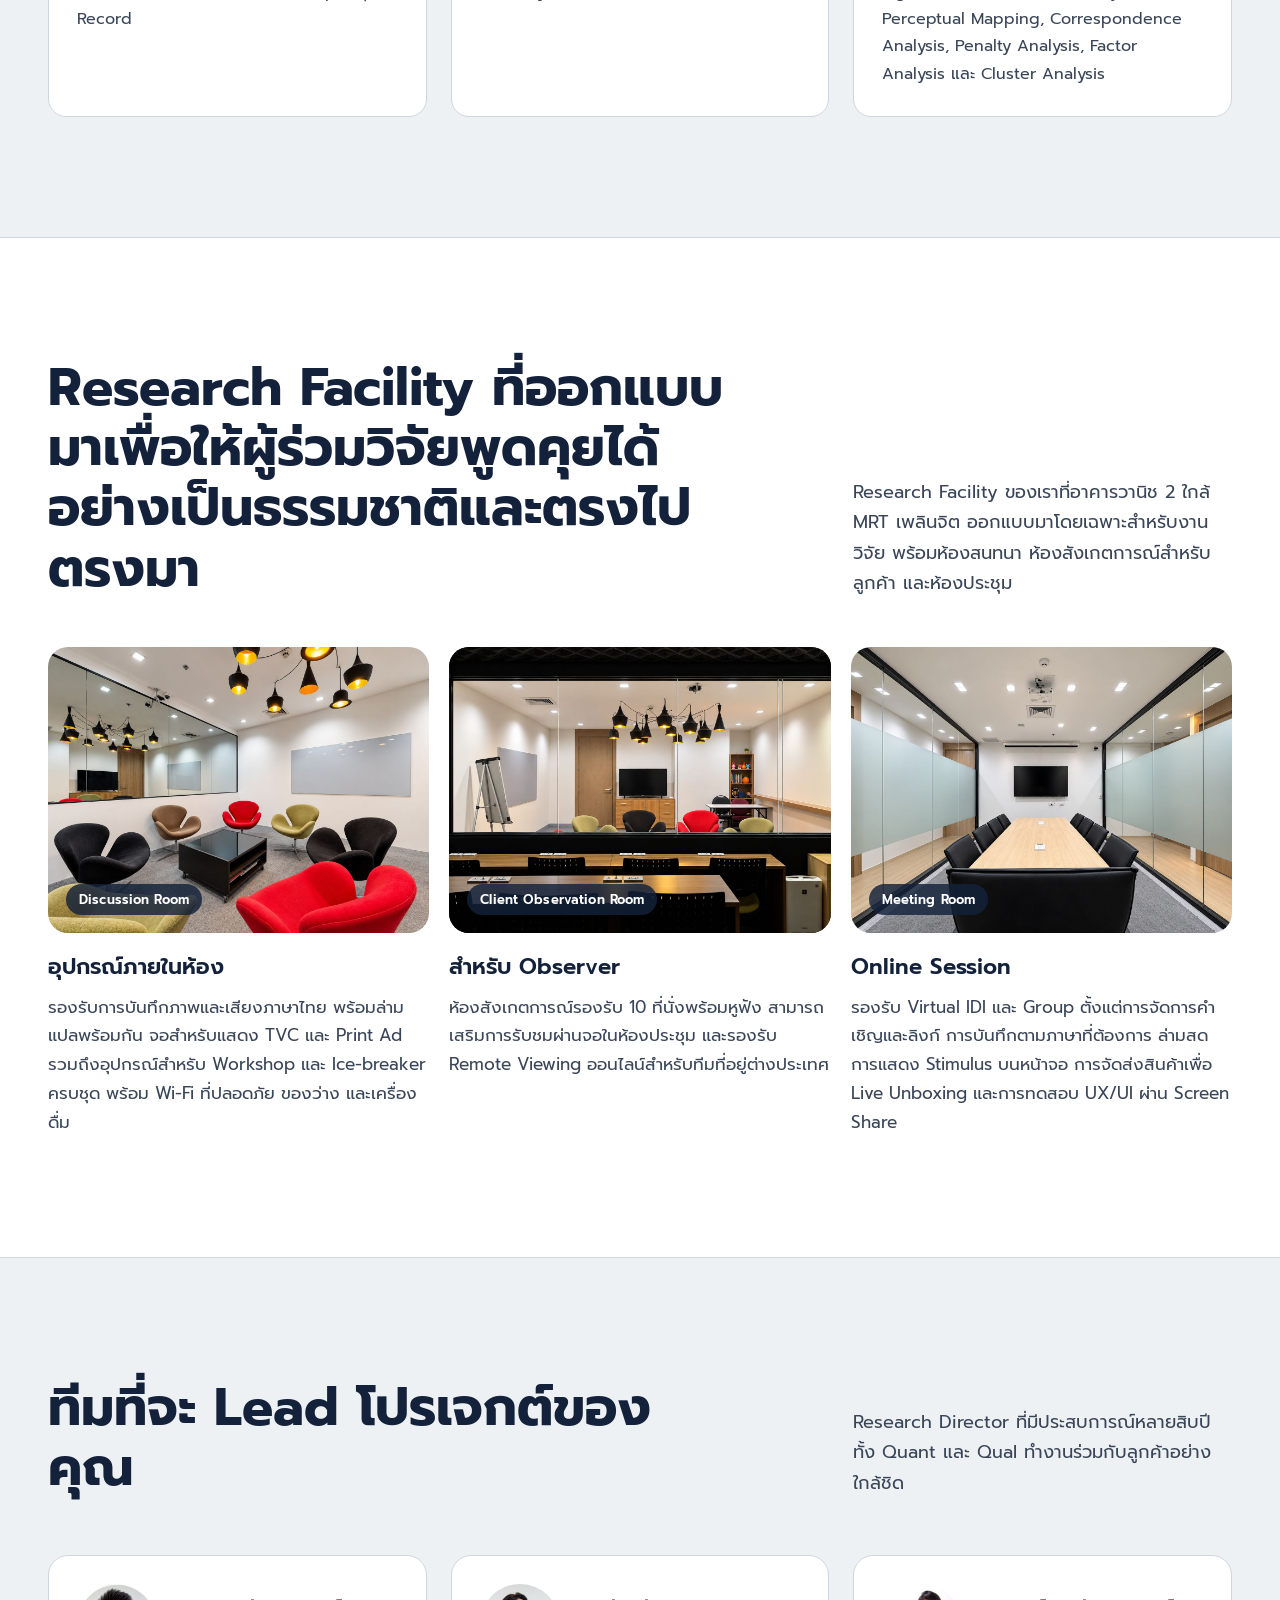
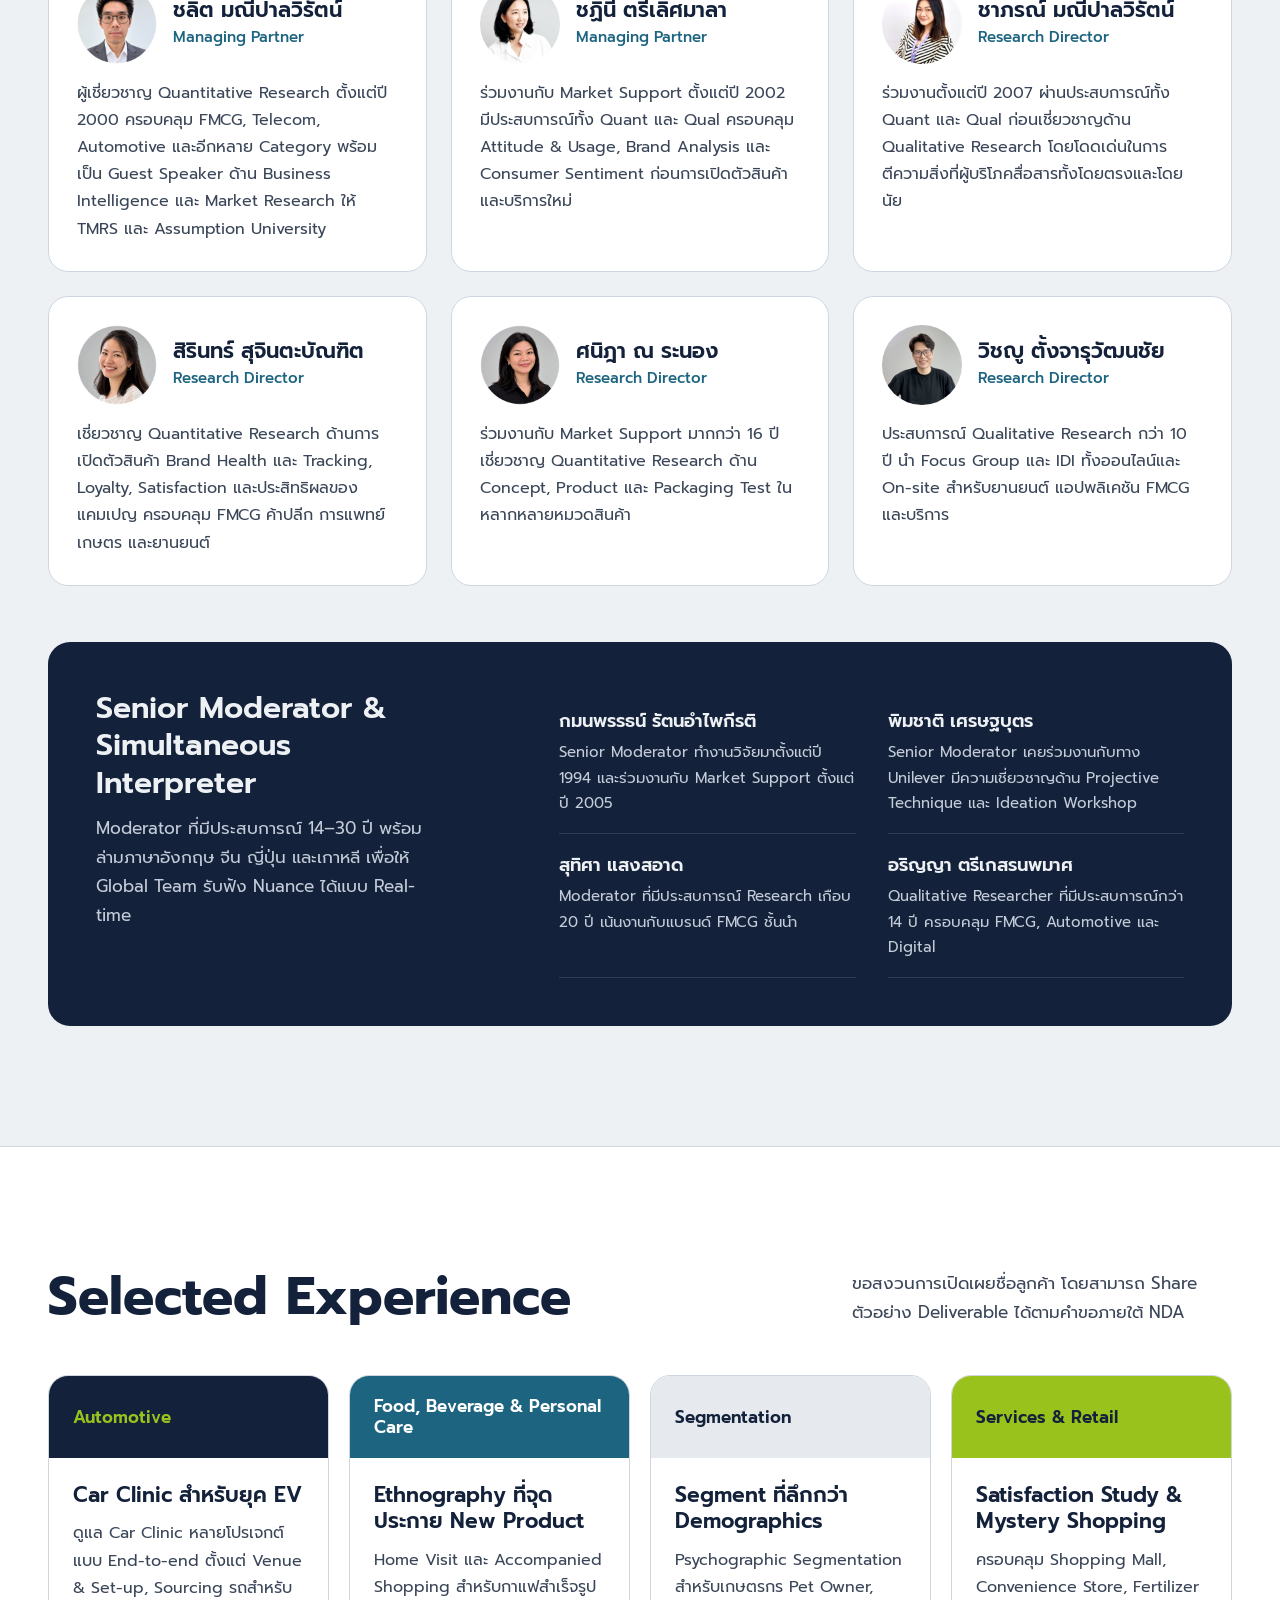
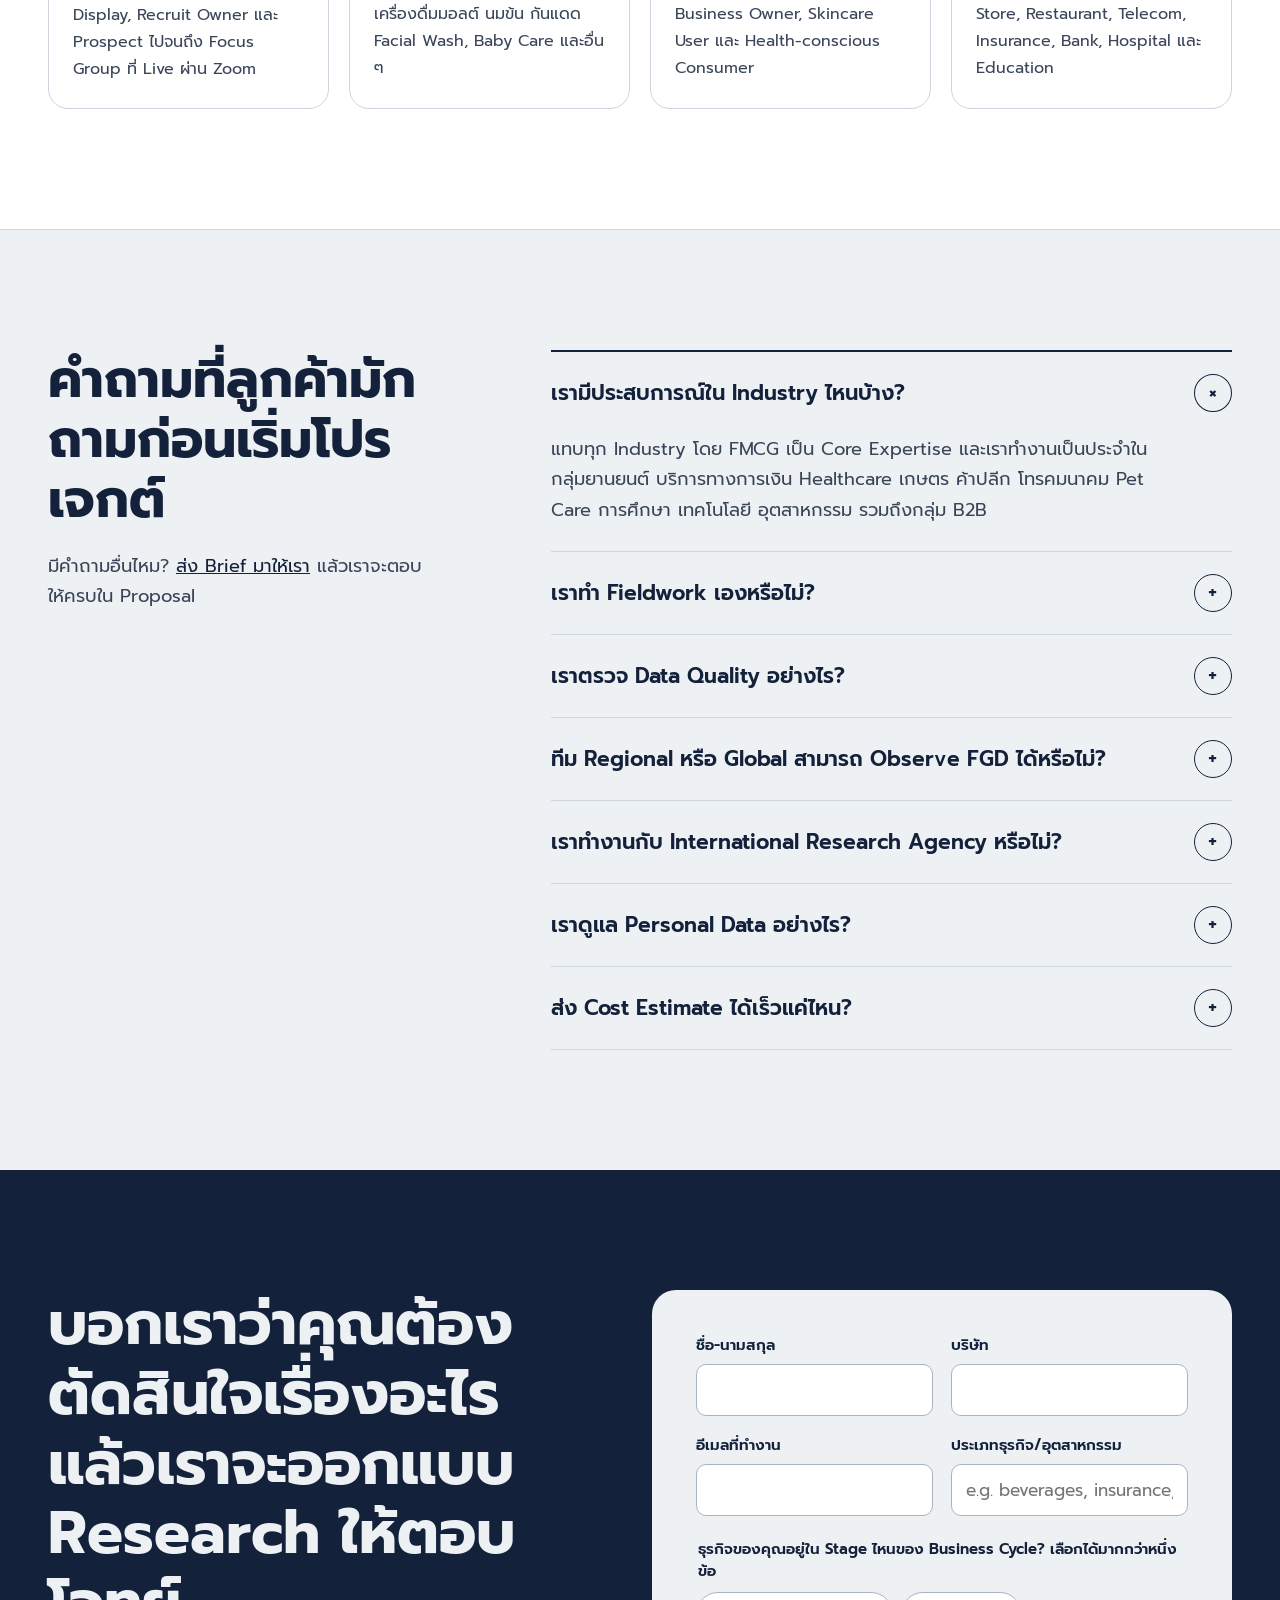
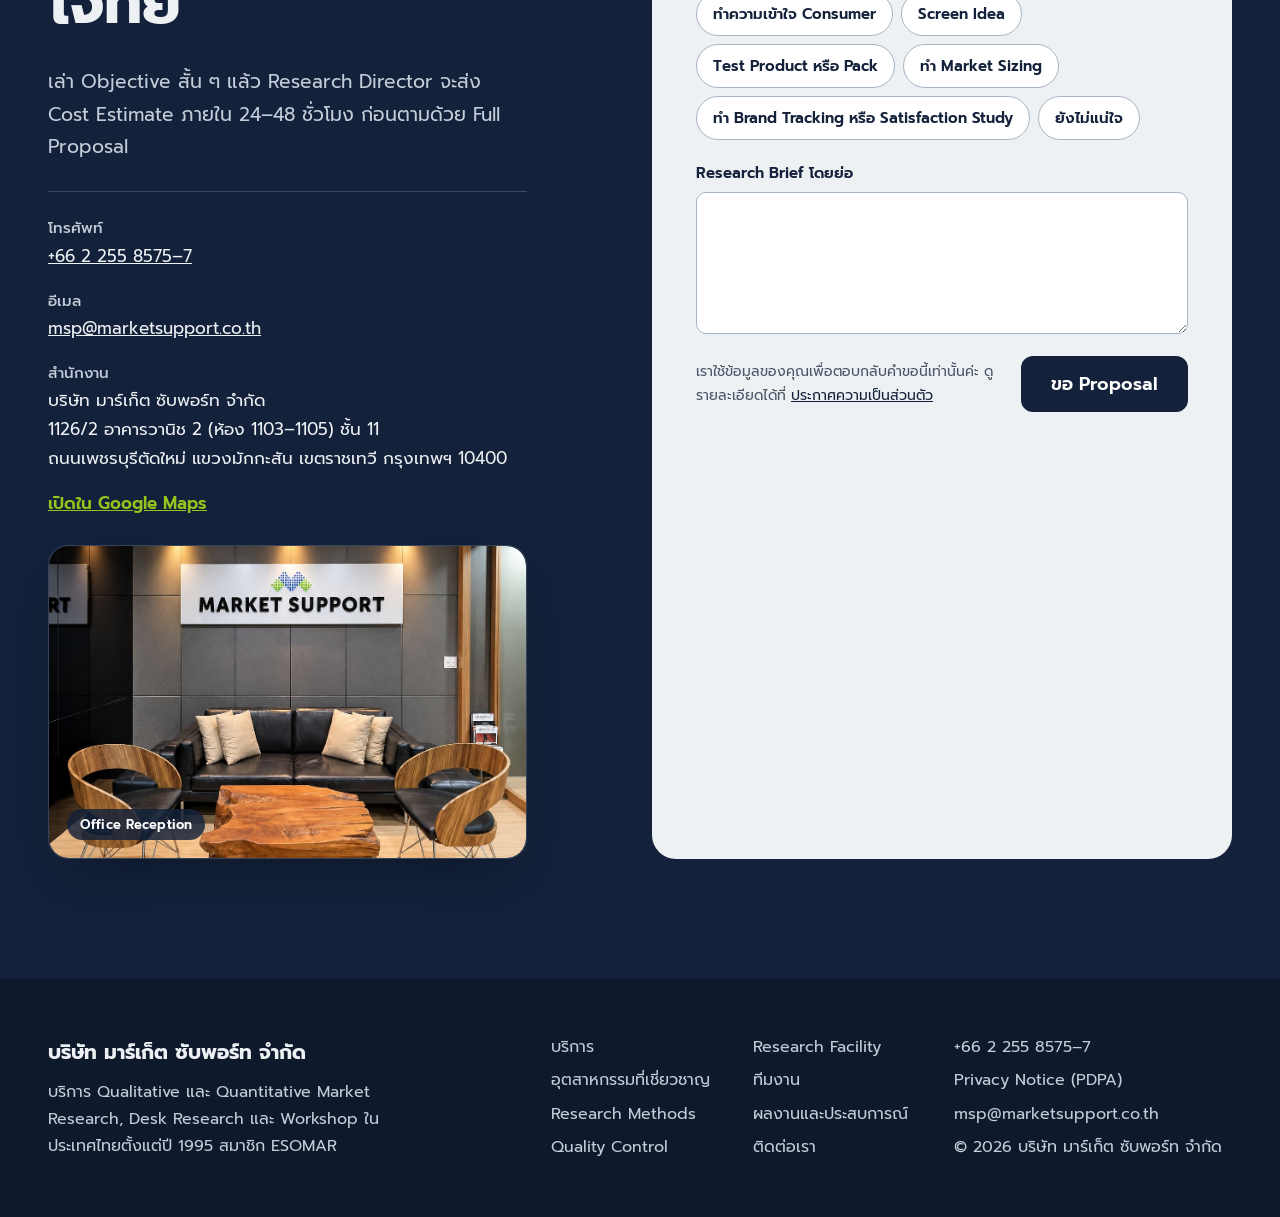
==== commit 87348194: "Add files via upload" ====
--- a/th/index.html
+++ b/th/index.html
@@ -1,43 +1,40 @@
-<!doctype html>
+<!DOCTYPE html>
+
 <html lang="th">
 <head>
-<meta charset="utf-8">
-<meta name="viewport" content="width=device-width, initial-scale=1">
+<meta charset="utf-8"/>
+<meta content="width=device-width, initial-scale=1" name="viewport"/>
 <title>Market Support Co., Ltd. — บริษัทวิจัยตลาดในไทยตั้งแต่ปี 1995</title>
-<meta name="description" content="มาร์เก็ต ซับพอร์ท บริษัทวิจัยตลาดอิสระสัญชาติไทยตั้งแต่ปี 1995 ให้บริการวิจัยเชิงปริมาณและเชิงคุณภาพ งานภาคสนามทั่วประเทศ และห้องสนทนากลุ่ม">
-<link rel="canonical" href="https://u3621195.github.io/th/">
-<link rel="alternate" hreflang="en" href="https://u3621195.github.io/">
-<link rel="alternate" hreflang="th" href="https://u3621195.github.io/th/">
-<link rel="alternate" hreflang="x-default" href="https://u3621195.github.io/">
-<meta property="og:type" content="website">
-<meta property="og:title" content="Market Support Co., Ltd. — บริษัทวิจัยตลาดในไทยตั้งแต่ปี 1995">
-<meta property="og:description" content="มาร์เก็ต ซับพอร์ท บริษัทวิจัยตลาดอิสระสัญชาติไทยตั้งแต่ปี 1995 ให้บริการวิจัยเชิงปริมาณและเชิงคุณภาพ งานภาคสนามทั่วประเทศ และห้องสนทนากลุ่ม">
-<meta property="og:url" content="https://u3621195.github.io/th/">
-<meta property="og:image" content="https://u3621195.github.io/assets/img/og-image.jpg">
-<meta property="og:locale" content="th_TH">
-<meta name="theme-color" content="#13213A">
-<meta name="robots" content="noindex, nofollow">
-<link rel="icon" type="image/png" href="../assets/img/favicon.png">
-<link rel="apple-touch-icon" href="../assets/img/apple-touch-icon.png">
-<link rel="preload" href="../assets/fonts/prompt-thai-400-normal.woff2" as="font" type="font/woff2" crossorigin>
-<link rel="preload" href="../assets/fonts/prompt-thai-600-normal.woff2" as="font" type="font/woff2" crossorigin>
-<link rel="stylesheet" href="../assets/css/fonts-th.css">
-<link rel="stylesheet" href="../assets/css/home.css">
-<link rel="stylesheet" href="../assets/css/site.css">
-<link rel="stylesheet" href="../assets/css/lang-th.css">
+<meta content="มาร์เก็ต ซับพอร์ท บริษัทวิจัยตลาดอิสระสัญชาติไทยตั้งแต่ปี 1995 ให้บริการวิจัยเชิงปริมาณและเชิงคุณภาพ งานภาคสนามทั่วประเทศ และห้องสนทนากลุ่ม" name="description"/>
+<link href="https://u3621195.github.io/th/" rel="canonical"/>
+<link href="https://u3621195.github.io/" hreflang="en" rel="alternate"/>
+<link href="https://u3621195.github.io/th/" hreflang="th" rel="alternate"/>
+<link href="https://u3621195.github.io/" hreflang="x-default" rel="alternate"/>
+<meta content="website" property="og:type"/>
+<meta content="Market Support Co., Ltd. — บริษัทวิจัยตลาดในไทยตั้งแต่ปี 1995" property="og:title"/>
+<meta content="มาร์เก็ต ซับพอร์ท บริษัทวิจัยตลาดอิสระสัญชาติไทยตั้งแต่ปี 1995 ให้บริการวิจัยเชิงปริมาณและเชิงคุณภาพ งานภาคสนามทั่วประเทศ และห้องสนทนากลุ่ม" property="og:description"/>
+<meta content="https://u3621195.github.io/th/" property="og:url"/>
+<meta content="https://u3621195.github.io/assets/img/og-image.jpg" property="og:image"/>
+<meta content="th_TH" property="og:locale"/>
+<meta content="#13213A" name="theme-color"/>
+<meta content="noindex, nofollow" name="robots"/>
+<link href="../assets/img/favicon.png" rel="icon" type="image/png"/>
+<link href="../assets/img/apple-touch-icon.png" rel="apple-touch-icon"/>
+<link as="font" crossorigin="" href="../assets/fonts/prompt-thai-400-normal.woff2" rel="preload" type="font/woff2"/>
+<link as="font" crossorigin="" href="../assets/fonts/prompt-thai-600-normal.woff2" rel="preload" type="font/woff2"/>
+<link href="../assets/css/fonts-th.css" rel="stylesheet"/>
+<link href="../assets/css/home.css" rel="stylesheet"/>
+<link href="../assets/css/site.css" rel="stylesheet"/>
+<link href="../assets/css/lang-th.css" rel="stylesheet"/>
 </head>
 <body>
 <div id="app">
-
-
 <div style="width: 100%; min-width: 1200px; background: #EEF1F4; font-family: 'Source Serif 4', Georgia, serif; color: #13213A">
-
-
 <header style="position: sticky; top: 0; z-index: 20; background: rgba(238,241,244,0.95); border-bottom: 1px solid #CFD6DF">
 <nav aria-label="Main" style="max-width: 1240px; margin: 0 auto; padding: 0 48px; height: 76px; display: flex; align-items: center; justify-content: space-between; gap: 28px; font-family: 'Bricolage Grotesque', sans-serif">
-<a href="#top" aria-label="Market Support — หน้าหลัก" style="display: flex; align-items: center; gap: 14px; text-decoration: none">
-<img src="../assets/img/logo-mark.png" alt="" style="height: 38px; width: auto; display: block">
-<img src="../assets/img/logo-wordmark.png" alt="Market Support" style="height: 15px; width: auto; display: block">
+<a aria-label="Market Support — หน้าหลัก" href="#top" style="display: flex; align-items: center; gap: 14px; text-decoration: none">
+<img alt="" src="../assets/img/logo-mark.png" style="height: 38px; width: auto; display: block"/>
+<img alt="Market Support" src="../assets/img/logo-wordmark.png" style="height: 15px; width: auto; display: block"/>
 </a>
 <div class="desktop-nav-links" style="display: flex; gap: 26px; font-size: 16px; font-weight: 500">
 <a href="#services" style="text-decoration: none">บริการ</a>
@@ -48,8 +45,8 @@
 <a href="#team" style="text-decoration: none">ทีมงาน</a>
 <a href="#faq" style="text-decoration: none">FAQ</a>
 </div>
-<div class="lang-toggle" role="group" aria-label="Language / ภาษา"><a href="../index.html" hreflang="en" lang="en" data-lang="en">EN</a><a href="index.html" hreflang="th" lang="th" data-lang="th" aria-current="page">TH</a></div>
-<a href="#contact" class="btn-primary" style="text-decoration: none; background: #13213A; color: #FFFFFF; font-size: 16px; font-weight: 600; padding: 13px 22px; border-radius: 10px">ขอ Proposal</a>
+<div aria-label="Language / ภาษา" class="lang-toggle" role="group"><a data-lang="en" href="../index.html" hreflang="en" lang="en">EN</a><a aria-current="page" data-lang="th" href="index.html" hreflang="th" lang="th">TH</a></div>
+<a class="btn-primary" href="#contact" style="text-decoration: none; background: #13213A; color: #FFFFFF; font-size: 16px; font-weight: 600; padding: 13px 22px; border-radius: 10px">ขอ Proposal</a>
 <details class="mobile-nav-menu">
 <summary aria-label="เปิดเมนู">☰</summary>
 <div class="mobile-nav-panel">
@@ -66,529 +63,277 @@
 </details>
 </nav>
 </header>
-
-
 <section id="top" style="max-width: 1240px; margin: 0 auto; padding: 88px 48px 88px; display: grid; grid-template-columns: repeat(12, minmax(0, 1fr)); column-gap: 24px; align-items: center">
 <div style="grid-column: span 6; display: flex; flex-direction: column; gap: 28px">
 <p style="margin: 0; font-family: 'Bricolage Grotesque', sans-serif; font-size: 17px; font-weight: 600; color: #1D6480">บริษัทวิจัยตลาดอิสระสัญชาติไทย ตั้งแต่ปี 1995</p>
 <h1 class="hero-title" style="margin: 0; font-family: 'Bricolage Grotesque', sans-serif; line-height: 0.98; letter-spacing: -0.035em; font-weight: 700">รู้ให้ชัดว่า Consumer กลุ่มไหนเป็นตัวขยับตัวเลขธุรกิจ</h1>
 <p style="margin: 0; font-size: 21px; line-height: 1.55; color: #3A4658; max-width: 540px">กว่า 30 ปีที่ Market Support ช่วยให้แบรนด์เข้าใจผู้บริโภคไทย และเปลี่ยน Insight ให้เป็นกลยุทธ์สร้างแบรนด์และ Launch สินค้าได้อย่างมั่นใจ ด้วยความเข้าใจตลาดไทยในมาตรฐานสากล</p>
 <div style="display: flex; gap: 14px; flex-wrap: wrap; font-family: 'Bricolage Grotesque', sans-serif">
-<a href="#contact" class="btn-primary" style="text-decoration: none; background: #99C31C; color: #13213A; font-size: 18px; font-weight: 600; padding: 17px 28px; border-radius: 12px">ขอ Proposal</a>
-<a href="#contact" class="btn-ghost" style="text-decoration: none; color: #13213A; font-size: 18px; font-weight: 600; padding: 16px 26px; border-radius: 12px; border: 1.5px solid #13213A">ดาวน์โหลด Company Credentials</a>
+<a class="btn-primary" href="#contact" style="text-decoration: none; background: #99C31C; color: #13213A; font-size: 18px; font-weight: 600; padding: 17px 28px; border-radius: 12px">ขอ Proposal</a>
+<a class="btn-ghost" href="../Market_Support_Credentials_2026.pdf" target="_blank" rel="noopener noreferrer" style="text-decoration: none; color: #13213A; font-size: 18px; font-weight: 600; padding: 16px 26px; border-radius: 12px; border: 1.5px solid #13213A">ดาวน์โหลด Company Credentials</a>
 </div>
 <p style="margin: 0; font-size: 16px; color: #4A5568">ส่ง Research Brief มาให้เรา รับ Cost Estimate เบื้องต้นภายใน 24–48 ชั่วโมง</p>
 </div>
-
 <div style="grid-column: 8 / span 5; background: #FFFFFF; border: 1px solid #CFD6DF; border-radius: 22px; padding: 28px; display: flex; flex-direction: column; gap: 20px; box-shadow: 0 30px 60px -30px rgba(19,33,58,0.35)">
 <div style="display: grid; grid-template-columns: minmax(0, 1fr) auto; gap: 16px; align-items: start; font-family: 'Bricolage Grotesque', sans-serif">
 <span style="font-size: 17px; font-weight: 600; line-height: 1.45">ดูว่าผู้ซื้อแต่ละ Segment ประกอบกันเป็นภาพรวมของตลาดอย่างไร</span>
 <span style="font-size: 13px; line-height: 1.45; color: #4A5568; white-space: nowrap; padding-top: 2px">ตัวอย่างตลาด</span>
 </div>
-<div style="display: grid; grid-template-columns: repeat(20, minmax(0, 1fr)); gap: 7px" data-seg-dots="">
-
+<div data-seg-dots="" style="display: grid; grid-template-columns: repeat(20, minmax(0, 1fr)); gap: 7px">
 <span style="display:block; aspect-ratio:1/1; border-radius:50%; background:#1177BF; transition: background .35s ease 0ms"></span>
-
 <span style="display:block; aspect-ratio:1/1; border-radius:50%; background:#13213A; transition: background .35s ease 12ms"></span>
-
 <span style="display:block; aspect-ratio:1/1; border-radius:50%; background:#13213A; transition: background .35s ease 24ms"></span>
-
 <span style="display:block; aspect-ratio:1/1; border-radius:50%; background:#13213A; transition: background .35s ease 36ms"></span>
-
 <span style="display:block; aspect-ratio:1/1; border-radius:50%; background:#13213A; transition: background .35s ease 48ms"></span>
-
 <span style="display:block; aspect-ratio:1/1; border-radius:50%; background:#13213A; transition: background .35s ease 60ms"></span>
-
 <span style="display:block; aspect-ratio:1/1; border-radius:50%; background:#13213A; transition: background .35s ease 72ms"></span>
-
 <span style="display:block; aspect-ratio:1/1; border-radius:50%; background:#1177BF; transition: background .35s ease 84ms"></span>
-
 <span style="display:block; aspect-ratio:1/1; border-radius:50%; background:#13213A; transition: background .35s ease 96ms"></span>
-
 <span style="display:block; aspect-ratio:1/1; border-radius:50%; background:#13213A; transition: background .35s ease 108ms"></span>
-
 <span style="display:block; aspect-ratio:1/1; border-radius:50%; background:#13213A; transition: background .35s ease 120ms"></span>
-
 <span style="display:block; aspect-ratio:1/1; border-radius:50%; background:#13213A; transition: background .35s ease 132ms"></span>
-
 <span style="display:block; aspect-ratio:1/1; border-radius:50%; background:#13213A; transition: background .35s ease 144ms"></span>
-
 <span style="display:block; aspect-ratio:1/1; border-radius:50%; background:#13213A; transition: background .35s ease 156ms"></span>
-
 <span style="display:block; aspect-ratio:1/1; border-radius:50%; background:#1177BF; transition: background .35s ease 168ms"></span>
-
 <span style="display:block; aspect-ratio:1/1; border-radius:50%; background:#13213A; transition: background .35s ease 180ms"></span>
-
 <span style="display:block; aspect-ratio:1/1; border-radius:50%; background:#13213A; transition: background .35s ease 192ms"></span>
-
 <span style="display:block; aspect-ratio:1/1; border-radius:50%; background:#13213A; transition: background .35s ease 204ms"></span>
-
 <span style="display:block; aspect-ratio:1/1; border-radius:50%; background:#13213A; transition: background .35s ease 216ms"></span>
-
 <span style="display:block; aspect-ratio:1/1; border-radius:50%; background:#13213A; transition: background .35s ease 228ms"></span>
-
 <span style="display:block; aspect-ratio:1/1; border-radius:50%; background:#13213A; transition: background .35s ease 0ms"></span>
-
 <span style="display:block; aspect-ratio:1/1; border-radius:50%; background:#1177BF; transition: background .35s ease 12ms"></span>
-
 <span style="display:block; aspect-ratio:1/1; border-radius:50%; background:#13213A; transition: background .35s ease 24ms"></span>
-
 <span style="display:block; aspect-ratio:1/1; border-radius:50%; background:#13213A; transition: background .35s ease 36ms"></span>
-
 <span style="display:block; aspect-ratio:1/1; border-radius:50%; background:#13213A; transition: background .35s ease 48ms"></span>
-
 <span style="display:block; aspect-ratio:1/1; border-radius:50%; background:#13213A; transition: background .35s ease 60ms"></span>
-
 <span style="display:block; aspect-ratio:1/1; border-radius:50%; background:#13213A; transition: background .35s ease 72ms"></span>
-
 <span style="display:block; aspect-ratio:1/1; border-radius:50%; background:#13213A; transition: background .35s ease 84ms"></span>
-
 <span style="display:block; aspect-ratio:1/1; border-radius:50%; background:#1177BF; transition: background .35s ease 96ms"></span>
-
 <span style="display:block; aspect-ratio:1/1; border-radius:50%; background:#13213A; transition: background .35s ease 108ms"></span>
-
 <span style="display:block; aspect-ratio:1/1; border-radius:50%; background:#13213A; transition: background .35s ease 120ms"></span>
-
 <span style="display:block; aspect-ratio:1/1; border-radius:50%; background:#13213A; transition: background .35s ease 132ms"></span>
-
 <span style="display:block; aspect-ratio:1/1; border-radius:50%; background:#13213A; transition: background .35s ease 144ms"></span>
-
 <span style="display:block; aspect-ratio:1/1; border-radius:50%; background:#13213A; transition: background .35s ease 156ms"></span>
-
 <span style="display:block; aspect-ratio:1/1; border-radius:50%; background:#13213A; transition: background .35s ease 168ms"></span>
-
 <span style="display:block; aspect-ratio:1/1; border-radius:50%; background:#1177BF; transition: background .35s ease 180ms"></span>
-
 <span style="display:block; aspect-ratio:1/1; border-radius:50%; background:#13213A; transition: background .35s ease 192ms"></span>
-
 <span style="display:block; aspect-ratio:1/1; border-radius:50%; background:#13213A; transition: background .35s ease 204ms"></span>
-
 <span style="display:block; aspect-ratio:1/1; border-radius:50%; background:#13213A; transition: background .35s ease 216ms"></span>
-
 <span style="display:block; aspect-ratio:1/1; border-radius:50%; background:#13213A; transition: background .35s ease 228ms"></span>
-
 <span style="display:block; aspect-ratio:1/1; border-radius:50%; background:#13213A; transition: background .35s ease 0ms"></span>
-
 <span style="display:block; aspect-ratio:1/1; border-radius:50%; background:#13213A; transition: background .35s ease 12ms"></span>
-
 <span style="display:block; aspect-ratio:1/1; border-radius:50%; background:#1177BF; transition: background .35s ease 24ms"></span>
-
 <span style="display:block; aspect-ratio:1/1; border-radius:50%; background:#13213A; transition: background .35s ease 36ms"></span>
-
 <span style="display:block; aspect-ratio:1/1; border-radius:50%; background:#13213A; transition: background .35s ease 48ms"></span>
-
 <span style="display:block; aspect-ratio:1/1; border-radius:50%; background:#13213A; transition: background .35s ease 60ms"></span>
-
 <span style="display:block; aspect-ratio:1/1; border-radius:50%; background:#13213A; transition: background .35s ease 72ms"></span>
-
 <span style="display:block; aspect-ratio:1/1; border-radius:50%; background:#13213A; transition: background .35s ease 84ms"></span>
-
 <span style="display:block; aspect-ratio:1/1; border-radius:50%; background:#13213A; transition: background .35s ease 96ms"></span>
-
 <span style="display:block; aspect-ratio:1/1; border-radius:50%; background:#1177BF; transition: background .35s ease 108ms"></span>
-
 <span style="display:block; aspect-ratio:1/1; border-radius:50%; background:#13213A; transition: background .35s ease 120ms"></span>
-
 <span style="display:block; aspect-ratio:1/1; border-radius:50%; background:#13213A; transition: background .35s ease 132ms"></span>
-
 <span style="display:block; aspect-ratio:1/1; border-radius:50%; background:#13213A; transition: background .35s ease 144ms"></span>
-
 <span style="display:block; aspect-ratio:1/1; border-radius:50%; background:#13213A; transition: background .35s ease 156ms"></span>
-
 <span style="display:block; aspect-ratio:1/1; border-radius:50%; background:#13213A; transition: background .35s ease 168ms"></span>
-
 <span style="display:block; aspect-ratio:1/1; border-radius:50%; background:#13213A; transition: background .35s ease 180ms"></span>
-
 <span style="display:block; aspect-ratio:1/1; border-radius:50%; background:#1177BF; transition: background .35s ease 192ms"></span>
-
 <span style="display:block; aspect-ratio:1/1; border-radius:50%; background:#13213A; transition: background .35s ease 204ms"></span>
-
 <span style="display:block; aspect-ratio:1/1; border-radius:50%; background:#13213A; transition: background .35s ease 216ms"></span>
-
 <span style="display:block; aspect-ratio:1/1; border-radius:50%; background:#13213A; transition: background .35s ease 228ms"></span>
-
 <span style="display:block; aspect-ratio:1/1; border-radius:50%; background:#13213A; transition: background .35s ease 0ms"></span>
-
 <span style="display:block; aspect-ratio:1/1; border-radius:50%; background:#13213A; transition: background .35s ease 12ms"></span>
-
 <span style="display:block; aspect-ratio:1/1; border-radius:50%; background:#13213A; transition: background .35s ease 24ms"></span>
-
 <span style="display:block; aspect-ratio:1/1; border-radius:50%; background:#1177BF; transition: background .35s ease 36ms"></span>
-
 <span style="display:block; aspect-ratio:1/1; border-radius:50%; background:#13213A; transition: background .35s ease 48ms"></span>
-
 <span style="display:block; aspect-ratio:1/1; border-radius:50%; background:#13213A; transition: background .35s ease 60ms"></span>
-
 <span style="display:block; aspect-ratio:1/1; border-radius:50%; background:#13213A; transition: background .35s ease 72ms"></span>
-
 <span style="display:block; aspect-ratio:1/1; border-radius:50%; background:#13213A; transition: background .35s ease 84ms"></span>
-
 <span style="display:block; aspect-ratio:1/1; border-radius:50%; background:#13213A; transition: background .35s ease 96ms"></span>
-
 <span style="display:block; aspect-ratio:1/1; border-radius:50%; background:#13213A; transition: background .35s ease 108ms"></span>
-
 <span style="display:block; aspect-ratio:1/1; border-radius:50%; background:#1177BF; transition: background .35s ease 120ms"></span>
-
 <span style="display:block; aspect-ratio:1/1; border-radius:50%; background:#13213A; transition: background .35s ease 132ms"></span>
-
 <span style="display:block; aspect-ratio:1/1; border-radius:50%; background:#13213A; transition: background .35s ease 144ms"></span>
-
 <span style="display:block; aspect-ratio:1/1; border-radius:50%; background:#13213A; transition: background .35s ease 156ms"></span>
-
 <span style="display:block; aspect-ratio:1/1; border-radius:50%; background:#13213A; transition: background .35s ease 168ms"></span>
-
 <span style="display:block; aspect-ratio:1/1; border-radius:50%; background:#13213A; transition: background .35s ease 180ms"></span>
-
 <span style="display:block; aspect-ratio:1/1; border-radius:50%; background:#13213A; transition: background .35s ease 192ms"></span>
-
 <span style="display:block; aspect-ratio:1/1; border-radius:50%; background:#1177BF; transition: background .35s ease 204ms"></span>
-
 <span style="display:block; aspect-ratio:1/1; border-radius:50%; background:#13213A; transition: background .35s ease 216ms"></span>
-
 <span style="display:block; aspect-ratio:1/1; border-radius:50%; background:#13213A; transition: background .35s ease 228ms"></span>
-
 <span style="display:block; aspect-ratio:1/1; border-radius:50%; background:#13213A; transition: background .35s ease 0ms"></span>
-
 <span style="display:block; aspect-ratio:1/1; border-radius:50%; background:#13213A; transition: background .35s ease 12ms"></span>
-
 <span style="display:block; aspect-ratio:1/1; border-radius:50%; background:#13213A; transition: background .35s ease 24ms"></span>
-
 <span style="display:block; aspect-ratio:1/1; border-radius:50%; background:#13213A; transition: background .35s ease 36ms"></span>
-
 <span style="display:block; aspect-ratio:1/1; border-radius:50%; background:#1177BF; transition: background .35s ease 48ms"></span>
-
 <span style="display:block; aspect-ratio:1/1; border-radius:50%; background:#13213A; transition: background .35s ease 60ms"></span>
-
 <span style="display:block; aspect-ratio:1/1; border-radius:50%; background:#13213A; transition: background .35s ease 72ms"></span>
-
 <span style="display:block; aspect-ratio:1/1; border-radius:50%; background:#13213A; transition: background .35s ease 84ms"></span>
-
 <span style="display:block; aspect-ratio:1/1; border-radius:50%; background:#13213A; transition: background .35s ease 96ms"></span>
-
 <span style="display:block; aspect-ratio:1/1; border-radius:50%; background:#13213A; transition: background .35s ease 108ms"></span>
-
 <span style="display:block; aspect-ratio:1/1; border-radius:50%; background:#13213A; transition: background .35s ease 120ms"></span>
-
 <span style="display:block; aspect-ratio:1/1; border-radius:50%; background:#1177BF; transition: background .35s ease 132ms"></span>
-
 <span style="display:block; aspect-ratio:1/1; border-radius:50%; background:#13213A; transition: background .35s ease 144ms"></span>
-
 <span style="display:block; aspect-ratio:1/1; border-radius:50%; background:#13213A; transition: background .35s ease 156ms"></span>
-
 <span style="display:block; aspect-ratio:1/1; border-radius:50%; background:#13213A; transition: background .35s ease 168ms"></span>
-
 <span style="display:block; aspect-ratio:1/1; border-radius:50%; background:#13213A; transition: background .35s ease 180ms"></span>
-
 <span style="display:block; aspect-ratio:1/1; border-radius:50%; background:#13213A; transition: background .35s ease 192ms"></span>
-
 <span style="display:block; aspect-ratio:1/1; border-radius:50%; background:#13213A; transition: background .35s ease 204ms"></span>
-
 <span style="display:block; aspect-ratio:1/1; border-radius:50%; background:#1177BF; transition: background .35s ease 216ms"></span>
-
 <span style="display:block; aspect-ratio:1/1; border-radius:50%; background:#13213A; transition: background .35s ease 228ms"></span>
-
 <span style="display:block; aspect-ratio:1/1; border-radius:50%; background:#13213A; transition: background .35s ease 0ms"></span>
-
 <span style="display:block; aspect-ratio:1/1; border-radius:50%; background:#13213A; transition: background .35s ease 12ms"></span>
-
 <span style="display:block; aspect-ratio:1/1; border-radius:50%; background:#13213A; transition: background .35s ease 24ms"></span>
-
 <span style="display:block; aspect-ratio:1/1; border-radius:50%; background:#13213A; transition: background .35s ease 36ms"></span>
-
 <span style="display:block; aspect-ratio:1/1; border-radius:50%; background:#13213A; transition: background .35s ease 48ms"></span>
-
 <span style="display:block; aspect-ratio:1/1; border-radius:50%; background:#1177BF; transition: background .35s ease 60ms"></span>
-
 <span style="display:block; aspect-ratio:1/1; border-radius:50%; background:#13213A; transition: background .35s ease 72ms"></span>
-
 <span style="display:block; aspect-ratio:1/1; border-radius:50%; background:#13213A; transition: background .35s ease 84ms"></span>
-
 <span style="display:block; aspect-ratio:1/1; border-radius:50%; background:#13213A; transition: background .35s ease 96ms"></span>
-
 <span style="display:block; aspect-ratio:1/1; border-radius:50%; background:#13213A; transition: background .35s ease 108ms"></span>
-
 <span style="display:block; aspect-ratio:1/1; border-radius:50%; background:#13213A; transition: background .35s ease 120ms"></span>
-
 <span style="display:block; aspect-ratio:1/1; border-radius:50%; background:#13213A; transition: background .35s ease 132ms"></span>
-
 <span style="display:block; aspect-ratio:1/1; border-radius:50%; background:#1177BF; transition: background .35s ease 144ms"></span>
-
 <span style="display:block; aspect-ratio:1/1; border-radius:50%; background:#13213A; transition: background .35s ease 156ms"></span>
-
 <span style="display:block; aspect-ratio:1/1; border-radius:50%; background:#13213A; transition: background .35s ease 168ms"></span>
-
 <span style="display:block; aspect-ratio:1/1; border-radius:50%; background:#13213A; transition: background .35s ease 180ms"></span>
-
 <span style="display:block; aspect-ratio:1/1; border-radius:50%; background:#13213A; transition: background .35s ease 192ms"></span>
-
 <span style="display:block; aspect-ratio:1/1; border-radius:50%; background:#13213A; transition: background .35s ease 204ms"></span>
-
 <span style="display:block; aspect-ratio:1/1; border-radius:50%; background:#13213A; transition: background .35s ease 216ms"></span>
-
 <span style="display:block; aspect-ratio:1/1; border-radius:50%; background:#1177BF; transition: background .35s ease 228ms"></span>
-
 <span style="display:block; aspect-ratio:1/1; border-radius:50%; background:#13213A; transition: background .35s ease 0ms"></span>
-
 <span style="display:block; aspect-ratio:1/1; border-radius:50%; background:#13213A; transition: background .35s ease 12ms"></span>
-
 <span style="display:block; aspect-ratio:1/1; border-radius:50%; background:#13213A; transition: background .35s ease 24ms"></span>
-
 <span style="display:block; aspect-ratio:1/1; border-radius:50%; background:#13213A; transition: background .35s ease 36ms"></span>
-
 <span style="display:block; aspect-ratio:1/1; border-radius:50%; background:#13213A; transition: background .35s ease 48ms"></span>
-
 <span style="display:block; aspect-ratio:1/1; border-radius:50%; background:#13213A; transition: background .35s ease 60ms"></span>
-
 <span style="display:block; aspect-ratio:1/1; border-radius:50%; background:#1177BF; transition: background .35s ease 72ms"></span>
-
 <span style="display:block; aspect-ratio:1/1; border-radius:50%; background:#13213A; transition: background .35s ease 84ms"></span>
-
 <span style="display:block; aspect-ratio:1/1; border-radius:50%; background:#13213A; transition: background .35s ease 96ms"></span>
-
 <span style="display:block; aspect-ratio:1/1; border-radius:50%; background:#13213A; transition: background .35s ease 108ms"></span>
-
 <span style="display:block; aspect-ratio:1/1; border-radius:50%; background:#13213A; transition: background .35s ease 120ms"></span>
-
 <span style="display:block; aspect-ratio:1/1; border-radius:50%; background:#13213A; transition: background .35s ease 132ms"></span>
-
 <span style="display:block; aspect-ratio:1/1; border-radius:50%; background:#13213A; transition: background .35s ease 144ms"></span>
-
 <span style="display:block; aspect-ratio:1/1; border-radius:50%; background:#1177BF; transition: background .35s ease 156ms"></span>
-
 <span style="display:block; aspect-ratio:1/1; border-radius:50%; background:#13213A; transition: background .35s ease 168ms"></span>
-
 <span style="display:block; aspect-ratio:1/1; border-radius:50%; background:#13213A; transition: background .35s ease 180ms"></span>
-
 <span style="display:block; aspect-ratio:1/1; border-radius:50%; background:#13213A; transition: background .35s ease 192ms"></span>
-
 <span style="display:block; aspect-ratio:1/1; border-radius:50%; background:#13213A; transition: background .35s ease 204ms"></span>
-
 <span style="display:block; aspect-ratio:1/1; border-radius:50%; background:#13213A; transition: background .35s ease 216ms"></span>
-
 <span style="display:block; aspect-ratio:1/1; border-radius:50%; background:#13213A; transition: background .35s ease 228ms"></span>
-
 <span style="display:block; aspect-ratio:1/1; border-radius:50%; background:#1177BF; transition: background .35s ease 0ms"></span>
-
 <span style="display:block; aspect-ratio:1/1; border-radius:50%; background:#13213A; transition: background .35s ease 12ms"></span>
-
 <span style="display:block; aspect-ratio:1/1; border-radius:50%; background:#13213A; transition: background .35s ease 24ms"></span>
-
 <span style="display:block; aspect-ratio:1/1; border-radius:50%; background:#13213A; transition: background .35s ease 36ms"></span>
-
 <span style="display:block; aspect-ratio:1/1; border-radius:50%; background:#13213A; transition: background .35s ease 48ms"></span>
-
 <span style="display:block; aspect-ratio:1/1; border-radius:50%; background:#13213A; transition: background .35s ease 60ms"></span>
-
 <span style="display:block; aspect-ratio:1/1; border-radius:50%; background:#13213A; transition: background .35s ease 72ms"></span>
-
 <span style="display:block; aspect-ratio:1/1; border-radius:50%; background:#1177BF; transition: background .35s ease 84ms"></span>
-
 <span style="display:block; aspect-ratio:1/1; border-radius:50%; background:#13213A; transition: background .35s ease 96ms"></span>
-
 <span style="display:block; aspect-ratio:1/1; border-radius:50%; background:#13213A; transition: background .35s ease 108ms"></span>
-
 <span style="display:block; aspect-ratio:1/1; border-radius:50%; background:#13213A; transition: background .35s ease 120ms"></span>
-
 <span style="display:block; aspect-ratio:1/1; border-radius:50%; background:#13213A; transition: background .35s ease 132ms"></span>
-
 <span style="display:block; aspect-ratio:1/1; border-radius:50%; background:#13213A; transition: background .35s ease 144ms"></span>
-
 <span style="display:block; aspect-ratio:1/1; border-radius:50%; background:#13213A; transition: background .35s ease 156ms"></span>
-
 <span style="display:block; aspect-ratio:1/1; border-radius:50%; background:#1177BF; transition: background .35s ease 168ms"></span>
-
 <span style="display:block; aspect-ratio:1/1; border-radius:50%; background:#13213A; transition: background .35s ease 180ms"></span>
-
 <span style="display:block; aspect-ratio:1/1; border-radius:50%; background:#13213A; transition: background .35s ease 192ms"></span>
-
 <span style="display:block; aspect-ratio:1/1; border-radius:50%; background:#13213A; transition: background .35s ease 204ms"></span>
-
 <span style="display:block; aspect-ratio:1/1; border-radius:50%; background:#13213A; transition: background .35s ease 216ms"></span>
-
 <span style="display:block; aspect-ratio:1/1; border-radius:50%; background:#13213A; transition: background .35s ease 228ms"></span>
-
 <span style="display:block; aspect-ratio:1/1; border-radius:50%; background:#13213A; transition: background .35s ease 0ms"></span>
-
 <span style="display:block; aspect-ratio:1/1; border-radius:50%; background:#1177BF; transition: background .35s ease 12ms"></span>
-
 <span style="display:block; aspect-ratio:1/1; border-radius:50%; background:#13213A; transition: background .35s ease 24ms"></span>
-
 <span style="display:block; aspect-ratio:1/1; border-radius:50%; background:#13213A; transition: background .35s ease 36ms"></span>
-
 <span style="display:block; aspect-ratio:1/1; border-radius:50%; background:#13213A; transition: background .35s ease 48ms"></span>
-
 <span style="display:block; aspect-ratio:1/1; border-radius:50%; background:#13213A; transition: background .35s ease 60ms"></span>
-
 <span style="display:block; aspect-ratio:1/1; border-radius:50%; background:#13213A; transition: background .35s ease 72ms"></span>
-
 <span style="display:block; aspect-ratio:1/1; border-radius:50%; background:#13213A; transition: background .35s ease 84ms"></span>
-
 <span style="display:block; aspect-ratio:1/1; border-radius:50%; background:#1177BF; transition: background .35s ease 96ms"></span>
-
 <span style="display:block; aspect-ratio:1/1; border-radius:50%; background:#13213A; transition: background .35s ease 108ms"></span>
-
 <span style="display:block; aspect-ratio:1/1; border-radius:50%; background:#13213A; transition: background .35s ease 120ms"></span>
-
 <span style="display:block; aspect-ratio:1/1; border-radius:50%; background:#13213A; transition: background .35s ease 132ms"></span>
-
 <span style="display:block; aspect-ratio:1/1; border-radius:50%; background:#13213A; transition: background .35s ease 144ms"></span>
-
 <span style="display:block; aspect-ratio:1/1; border-radius:50%; background:#13213A; transition: background .35s ease 156ms"></span>
-
 <span style="display:block; aspect-ratio:1/1; border-radius:50%; background:#13213A; transition: background .35s ease 168ms"></span>
-
 <span style="display:block; aspect-ratio:1/1; border-radius:50%; background:#1177BF; transition: background .35s ease 180ms"></span>
-
 <span style="display:block; aspect-ratio:1/1; border-radius:50%; background:#13213A; transition: background .35s ease 192ms"></span>
-
 <span style="display:block; aspect-ratio:1/1; border-radius:50%; background:#13213A; transition: background .35s ease 204ms"></span>
-
 <span style="display:block; aspect-ratio:1/1; border-radius:50%; background:#13213A; transition: background .35s ease 216ms"></span>
-
 <span style="display:block; aspect-ratio:1/1; border-radius:50%; background:#13213A; transition: background .35s ease 228ms"></span>
-
 <span style="display:block; aspect-ratio:1/1; border-radius:50%; background:#13213A; transition: background .35s ease 0ms"></span>
-
 <span style="display:block; aspect-ratio:1/1; border-radius:50%; background:#13213A; transition: background .35s ease 12ms"></span>
-
 <span style="display:block; aspect-ratio:1/1; border-radius:50%; background:#1177BF; transition: background .35s ease 24ms"></span>
-
 <span style="display:block; aspect-ratio:1/1; border-radius:50%; background:#13213A; transition: background .35s ease 36ms"></span>
-
 <span style="display:block; aspect-ratio:1/1; border-radius:50%; background:#13213A; transition: background .35s ease 48ms"></span>
-
 <span style="display:block; aspect-ratio:1/1; border-radius:50%; background:#13213A; transition: background .35s ease 60ms"></span>
-
 <span style="display:block; aspect-ratio:1/1; border-radius:50%; background:#13213A; transition: background .35s ease 72ms"></span>
-
 <span style="display:block; aspect-ratio:1/1; border-radius:50%; background:#13213A; transition: background .35s ease 84ms"></span>
-
 <span style="display:block; aspect-ratio:1/1; border-radius:50%; background:#13213A; transition: background .35s ease 96ms"></span>
-
 <span style="display:block; aspect-ratio:1/1; border-radius:50%; background:#1177BF; transition: background .35s ease 108ms"></span>
-
 <span style="display:block; aspect-ratio:1/1; border-radius:50%; background:#13213A; transition: background .35s ease 120ms"></span>
-
 <span style="display:block; aspect-ratio:1/1; border-radius:50%; background:#13213A; transition: background .35s ease 132ms"></span>
-
 <span style="display:block; aspect-ratio:1/1; border-radius:50%; background:#13213A; transition: background .35s ease 144ms"></span>
-
 <span style="display:block; aspect-ratio:1/1; border-radius:50%; background:#13213A; transition: background .35s ease 156ms"></span>
-
 <span style="display:block; aspect-ratio:1/1; border-radius:50%; background:#13213A; transition: background .35s ease 168ms"></span>
-
 <span style="display:block; aspect-ratio:1/1; border-radius:50%; background:#13213A; transition: background .35s ease 180ms"></span>
-
 <span style="display:block; aspect-ratio:1/1; border-radius:50%; background:#1177BF; transition: background .35s ease 192ms"></span>
-
 <span style="display:block; aspect-ratio:1/1; border-radius:50%; background:#13213A; transition: background .35s ease 204ms"></span>
-
 <span style="display:block; aspect-ratio:1/1; border-radius:50%; background:#13213A; transition: background .35s ease 216ms"></span>
-
 <span style="display:block; aspect-ratio:1/1; border-radius:50%; background:#13213A; transition: background .35s ease 228ms"></span>
-
 <span style="display:block; aspect-ratio:1/1; border-radius:50%; background:#13213A; transition: background .35s ease 0ms"></span>
-
 <span style="display:block; aspect-ratio:1/1; border-radius:50%; background:#13213A; transition: background .35s ease 12ms"></span>
-
 <span style="display:block; aspect-ratio:1/1; border-radius:50%; background:#13213A; transition: background .35s ease 24ms"></span>
-
 <span style="display:block; aspect-ratio:1/1; border-radius:50%; background:#1177BF; transition: background .35s ease 36ms"></span>
-
 <span style="display:block; aspect-ratio:1/1; border-radius:50%; background:#13213A; transition: background .35s ease 48ms"></span>
-
 <span style="display:block; aspect-ratio:1/1; border-radius:50%; background:#13213A; transition: background .35s ease 60ms"></span>
-
 <span style="display:block; aspect-ratio:1/1; border-radius:50%; background:#13213A; transition: background .35s ease 72ms"></span>
-
 <span style="display:block; aspect-ratio:1/1; border-radius:50%; background:#13213A; transition: background .35s ease 84ms"></span>
-
 <span style="display:block; aspect-ratio:1/1; border-radius:50%; background:#13213A; transition: background .35s ease 96ms"></span>
-
 <span style="display:block; aspect-ratio:1/1; border-radius:50%; background:#13213A; transition: background .35s ease 108ms"></span>
-
 <span style="display:block; aspect-ratio:1/1; border-radius:50%; background:#1177BF; transition: background .35s ease 120ms"></span>
-
 <span style="display:block; aspect-ratio:1/1; border-radius:50%; background:#13213A; transition: background .35s ease 132ms"></span>
-
 <span style="display:block; aspect-ratio:1/1; border-radius:50%; background:#13213A; transition: background .35s ease 144ms"></span>
-
 <span style="display:block; aspect-ratio:1/1; border-radius:50%; background:#13213A; transition: background .35s ease 156ms"></span>
-
 <span style="display:block; aspect-ratio:1/1; border-radius:50%; background:#13213A; transition: background .35s ease 168ms"></span>
-
 <span style="display:block; aspect-ratio:1/1; border-radius:50%; background:#13213A; transition: background .35s ease 180ms"></span>
-
 <span style="display:block; aspect-ratio:1/1; border-radius:50%; background:#13213A; transition: background .35s ease 192ms"></span>
-
 <span style="display:block; aspect-ratio:1/1; border-radius:50%; background:#1177BF; transition: background .35s ease 204ms"></span>
-
 <span style="display:block; aspect-ratio:1/1; border-radius:50%; background:#13213A; transition: background .35s ease 216ms"></span>
-
 <span style="display:block; aspect-ratio:1/1; border-radius:50%; background:#13213A; transition: background .35s ease 228ms"></span>
-
 <span style="display:block; aspect-ratio:1/1; border-radius:50%; background:#13213A; transition: background .35s ease 0ms"></span>
-
 <span style="display:block; aspect-ratio:1/1; border-radius:50%; background:#13213A; transition: background .35s ease 12ms"></span>
-
 <span style="display:block; aspect-ratio:1/1; border-radius:50%; background:#13213A; transition: background .35s ease 24ms"></span>
-
 <span style="display:block; aspect-ratio:1/1; border-radius:50%; background:#13213A; transition: background .35s ease 36ms"></span>
-
 <span style="display:block; aspect-ratio:1/1; border-radius:50%; background:#1177BF; transition: background .35s ease 48ms"></span>
-
 <span style="display:block; aspect-ratio:1/1; border-radius:50%; background:#13213A; transition: background .35s ease 60ms"></span>
-
 <span style="display:block; aspect-ratio:1/1; border-radius:50%; background:#13213A; transition: background .35s ease 72ms"></span>
-
 <span style="display:block; aspect-ratio:1/1; border-radius:50%; background:#13213A; transition: background .35s ease 84ms"></span>
-
 <span style="display:block; aspect-ratio:1/1; border-radius:50%; background:#13213A; transition: background .35s ease 96ms"></span>
-
 <span style="display:block; aspect-ratio:1/1; border-radius:50%; background:#13213A; transition: background .35s ease 108ms"></span>
-
 <span style="display:block; aspect-ratio:1/1; border-radius:50%; background:#13213A; transition: background .35s ease 120ms"></span>
-
 <span style="display:block; aspect-ratio:1/1; border-radius:50%; background:#1177BF; transition: background .35s ease 132ms"></span>
-
 <span style="display:block; aspect-ratio:1/1; border-radius:50%; background:#13213A; transition: background .35s ease 144ms"></span>
-
 <span style="display:block; aspect-ratio:1/1; border-radius:50%; background:#13213A; transition: background .35s ease 156ms"></span>
-
 <span style="display:block; aspect-ratio:1/1; border-radius:50%; background:#13213A; transition: background .35s ease 168ms"></span>
-
 <span style="display:block; aspect-ratio:1/1; border-radius:50%; background:#13213A; transition: background .35s ease 180ms"></span>
-
 <span style="display:block; aspect-ratio:1/1; border-radius:50%; background:#13213A; transition: background .35s ease 192ms"></span>
-
 <span style="display:block; aspect-ratio:1/1; border-radius:50%; background:#13213A; transition: background .35s ease 204ms"></span>
-
 <span style="display:block; aspect-ratio:1/1; border-radius:50%; background:#1177BF; transition: background .35s ease 216ms"></span>
-
 <span style="display:block; aspect-ratio:1/1; border-radius:50%; background:#13213A; transition: background .35s ease 228ms"></span>
-
-</div>
-<div role="group" aria-label="Choose a segment" style="display: flex; flex-wrap: wrap; gap: 8px; font-family: 'Bricolage Grotesque', sans-serif">
-
-<button type="button" aria-pressed="true" style="min-height:44px; padding:0 16px; border-radius:999px; font-family:inherit; font-size:15px; font-weight:600; cursor:pointer; border:1.5px solid #13213A; background:#13213A; color:#FFFFFF" data-seg="0">ผู้ให้สัมภาษณ์ทั้งหมด</button>
-
-<button type="button" aria-pressed="false" style="min-height:44px; padding:0 16px; border-radius:999px; font-family:inherit; font-size:15px; font-weight:600; cursor:pointer; border:1.5px solid #CFD6DF; background:#FFFFFF; color:#13213A" data-seg="1">Premium Loyalists</button>
-
-<button type="button" aria-pressed="false" style="min-height:44px; padding:0 16px; border-radius:999px; font-family:inherit; font-size:15px; font-weight:600; cursor:pointer; border:1.5px solid #CFD6DF; background:#FFFFFF; color:#13213A" data-seg="2">Value Switchers</button>
-
-<button type="button" aria-pressed="false" style="min-height:44px; padding:0 16px; border-radius:999px; font-family:inherit; font-size:15px; font-weight:600; cursor:pointer; border:1.5px solid #CFD6DF; background:#FFFFFF; color:#13213A" data-seg="3">Habitual Buyers</button>
-
-<button type="button" aria-pressed="false" style="min-height:44px; padding:0 16px; border-radius:999px; font-family:inherit; font-size:15px; font-weight:600; cursor:pointer; border:1.5px solid #CFD6DF; background:#FFFFFF; color:#13213A" data-seg="4">Lapsed Buyers</button>
-
+</div>
+<div aria-label="Choose a segment" role="group" style="display: flex; flex-wrap: wrap; gap: 8px; font-family: 'Bricolage Grotesque', sans-serif">
+<button aria-pressed="true" data-seg="0" style="min-height:44px; padding:0 16px; border-radius:999px; font-family:inherit; font-size:15px; font-weight:600; cursor:pointer; border:1.5px solid #13213A; background:#13213A; color:#FFFFFF" type="button">ผู้ให้สัมภาษณ์ทั้งหมด</button>
+<button aria-pressed="false" data-seg="1" style="min-height:44px; padding:0 16px; border-radius:999px; font-family:inherit; font-size:15px; font-weight:600; cursor:pointer; border:1.5px solid #CFD6DF; background:#FFFFFF; color:#13213A" type="button">Premium Loyalists</button>
+<button aria-pressed="false" data-seg="2" style="min-height:44px; padding:0 16px; border-radius:999px; font-family:inherit; font-size:15px; font-weight:600; cursor:pointer; border:1.5px solid #CFD6DF; background:#FFFFFF; color:#13213A" type="button">Value Switchers</button>
+<button aria-pressed="false" data-seg="3" style="min-height:44px; padding:0 16px; border-radius:999px; font-family:inherit; font-size:15px; font-weight:600; cursor:pointer; border:1.5px solid #CFD6DF; background:#FFFFFF; color:#13213A" type="button">Habitual Buyers</button>
+<button aria-pressed="false" data-seg="4" style="min-height:44px; padding:0 16px; border-radius:999px; font-family:inherit; font-size:15px; font-weight:600; cursor:pointer; border:1.5px solid #CFD6DF; background:#FFFFFF; color:#13213A" type="button">Lapsed Buyers</button>
 </div>
 <div style="min-height: 72px; border-top: 1px solid #E3E8EE; padding-top: 16px; display: flex; gap: 18px; align-items: flex-start">
-<span style="font-family: 'Bricolage Grotesque', sans-serif; font-size: 40px; font-weight: 700; line-height: 1; min-width: 96px; flex-shrink: 0; white-space: nowrap" data-seg-share="">n=240</span>
-<span style="font-size: 16px; line-height: 1.5; color: #3A4658" data-seg-text="">ตัวอย่างผู้ซื้อใน Category นี้ เลือก Segment เพื่อดูสัดส่วนและ Profile ของผู้ซื้อแต่ละกลุ่ม</span>
-</div>
-</div>
-</section>
-
-
+<span data-seg-share="" style="font-family: 'Bricolage Grotesque', sans-serif; font-size: 40px; font-weight: 700; line-height: 1; min-width: 96px; flex-shrink: 0; white-space: nowrap">n=240</span>
+<span data-seg-text="" style="font-size: 16px; line-height: 1.5; color: #3A4658">ตัวอย่างผู้ซื้อใน Category นี้ เลือก Segment เพื่อดูสัดส่วนและ Profile ของผู้ซื้อแต่ละกลุ่ม</span>
+</div>
+</div>
+</section>
 <section aria-label="Market Support at a glance" style="border-top: 1px solid #CFD6DF; border-bottom: 1px solid #CFD6DF; background: #FFFFFF">
 <div style="max-width: 1240px; margin: 0 auto; padding: 36px 48px; display: grid; grid-template-columns: repeat(5, minmax(0, 1fr)); gap: 0">
 <div style="padding-right: 24px; display: flex; flex-direction: column; gap: 6px">
@@ -613,101 +358,95 @@
 </div>
 </div>
 </section>
-
-
-
-<section id="clients" aria-label="Clients" style="background: #F6F8FA; border-bottom: 1px solid #CFD6DF">
+<section aria-label="Clients" id="clients" style="background: #F6F8FA; border-bottom: 1px solid #CFD6DF">
 <div style="max-width: 1240px; margin: 0 auto; padding: 64px 48px; display: grid; grid-template-columns: repeat(12, minmax(0, 1fr)); column-gap: 24px; row-gap: 40px">
 <div style="grid-column: span 3; display: flex; flex-direction: column; gap: 8px">
 <h2 style="margin: 0; font-family: 'Bricolage Grotesque', sans-serif; font-size: 24px; font-weight: 600; line-height: 1.2">แบรนด์ที่ไว้วางใจให้เราทำ Research</h2>
 <p style="margin: 0; font-size: 16px; line-height: 1.5; color: #3A4658">End Client ที่ทำงานกับเราโดยตรง ตั้งแต่รับ Brief จนถึง Strategic Recommendation</p>
-<button type="button" class="mq-toggle" aria-pressed="false" style="align-self: flex-start; margin-top: 10px; min-height: 44px; padding: 0 16px; display: flex; align-items: center; gap: 8px; border: 1.5px solid #CFD6DF; border-radius: 999px; background: #FFFFFF; color: #13213A; font-family: 'Bricolage Grotesque', sans-serif; font-size: 14px; font-weight: 600; cursor: pointer" data-mq-toggle="">
-
-<svg width="12" height="12" viewBox="0 0 12 12" aria-hidden="true"><rect x="2" y="1" width="3" height="10" fill="#13213A"></rect><rect x="7" y="1" width="3" height="10" fill="#13213A"></rect></svg>
+<button aria-pressed="false" class="mq-toggle" data-mq-toggle="" style="align-self: flex-start; margin-top: 10px; min-height: 44px; padding: 0 16px; display: flex; align-items: center; gap: 8px; border: 1.5px solid #CFD6DF; border-radius: 999px; background: #FFFFFF; color: #13213A; font-family: 'Bricolage Grotesque', sans-serif; font-size: 14px; font-weight: 600; cursor: pointer" type="button">
+<svg aria-hidden="true" height="12" viewbox="0 0 12 12" width="12"><rect fill="#13213A" height="10" width="3" x="2" y="1"></rect><rect fill="#13213A" height="10" width="3" x="7" y="1"></rect></svg>
 <span>หยุดการเลื่อนโลโก้</span>
 </button>
 </div>
-<div class="mq-wrap" role="group" aria-label="แบรนด์ที่ไว้วางใจให้เราทำ Research" style="grid-column: 4 / span 9; min-width: 0">
+<div aria-label="แบรนด์ที่ไว้วางใจให้เราทำ Research" class="mq-wrap" role="group" style="grid-column: 4 / span 9; min-width: 0">
 <div class="mq">
 <ul class="mq-track" style="display:flex; list-style:none; margin:0; padding:0; width:max-content; animation-timing-function:linear; animation-iteration-count:infinite; animation-play-state:running; animation-name: mq-rtl; animation-duration: 52s">
-<li style="width: 188px; flex-shrink: 0; margin-right: 14px; height: 96px; background: #FFFFFF; border: 1px solid #E3E8EE; border-radius: 14px; display: flex; align-items: center; justify-content: center; padding: 14px 20px; box-sizing: border-box"><img loading="lazy" decoding="async" src="../assets/img/client-dairy-queen.png" alt="Dairy Queen" style="max-height: 54px; max-width: 100%; width: auto; object-fit: contain; display: block"></li>
-<li style="width: 188px; flex-shrink: 0; margin-right: 14px; height: 96px; background: #FFFFFF; border: 1px solid #E3E8EE; border-radius: 14px; display: flex; align-items: center; justify-content: center; padding: 14px 20px; box-sizing: border-box"><img loading="lazy" decoding="async" src="../assets/img/client-line.png" alt="LINE" style="max-height: 42px; max-width: 100%; width: auto; object-fit: contain; display: block"></li>
-<li style="width: 188px; flex-shrink: 0; margin-right: 14px; height: 96px; background: #FFFFFF; border: 1px solid #E3E8EE; border-radius: 14px; display: flex; align-items: center; justify-content: center; padding: 14px 20px; box-sizing: border-box"><img loading="lazy" decoding="async" src="../assets/img/client-line-man-wongnai.png" alt="LINE MAN Wongnai" style="max-height: 32px; max-width: 100%; width: auto; object-fit: contain; display: block"></li>
-<li style="width: 188px; flex-shrink: 0; margin-right: 14px; height: 96px; background: #FFFFFF; border: 1px solid #E3E8EE; border-radius: 14px; display: flex; align-items: center; justify-content: center; padding: 14px 20px; box-sizing: border-box"><img loading="lazy" decoding="async" src="../assets/img/client-universal-robina.png" alt="Universal Robina" style="max-height: 42px; max-width: 100%; width: auto; object-fit: contain; display: block"></li>
-<li style="width: 188px; flex-shrink: 0; margin-right: 14px; height: 96px; background: #FFFFFF; border: 1px solid #E3E8EE; border-radius: 14px; display: flex; align-items: center; justify-content: center; padding: 14px 20px; box-sizing: border-box"><img loading="lazy" decoding="async" src="../assets/img/client-fn.png" alt="F&amp;N" style="max-height: 54px; max-width: 100%; width: auto; object-fit: contain; display: block"></li>
-<li style="width: 188px; flex-shrink: 0; margin-right: 14px; height: 96px; background: #FFFFFF; border: 1px solid #E3E8EE; border-radius: 14px; display: flex; align-items: center; justify-content: center; padding: 14px 20px; box-sizing: border-box"><img loading="lazy" decoding="async" src="../assets/img/client-bjc-foods.png" alt="BJC Foods" style="max-height: 32px; max-width: 100%; width: auto; object-fit: contain; display: block"></li>
-<li style="width: 188px; flex-shrink: 0; margin-right: 14px; height: 96px; background: #FFFFFF; border: 1px solid #E3E8EE; border-radius: 14px; display: flex; align-items: center; justify-content: center; padding: 14px 20px; box-sizing: border-box"><img loading="lazy" decoding="async" src="../assets/img/client-betagro.png" alt="Betagro" style="max-height: 66px; max-width: 100%; width: auto; object-fit: contain; display: block"></li>
-<li style="width: 188px; flex-shrink: 0; margin-right: 14px; height: 96px; background: #FFFFFF; border: 1px solid #E3E8EE; border-radius: 14px; display: flex; align-items: center; justify-content: center; padding: 14px 20px; box-sizing: border-box"><img loading="lazy" decoding="async" src="../assets/img/client-dutch-mill.png" alt="Dutch Mill" style="max-height: 66px; max-width: 100%; width: auto; object-fit: contain; display: block"></li>
-<li style="width: 188px; flex-shrink: 0; margin-right: 14px; height: 96px; background: #FFFFFF; border: 1px solid #E3E8EE; border-radius: 14px; display: flex; align-items: center; justify-content: center; padding: 14px 20px; box-sizing: border-box"><img loading="lazy" decoding="async" src="../assets/img/client-cpf.png" alt="CPF" style="max-height: 66px; max-width: 100%; width: auto; object-fit: contain; display: block"></li>
-<li style="width: 188px; flex-shrink: 0; margin-right: 14px; height: 96px; background: #FFFFFF; border: 1px solid #E3E8EE; border-radius: 14px; display: flex; align-items: center; justify-content: center; padding: 14px 20px; box-sizing: border-box"><img loading="lazy" decoding="async" src="../assets/img/client-syngenta.png" alt="Syngenta" style="max-height: 42px; max-width: 100%; width: auto; object-fit: contain; display: block"></li>
-<li style="width: 188px; flex-shrink: 0; margin-right: 14px; height: 96px; background: #FFFFFF; border: 1px solid #E3E8EE; border-radius: 14px; display: flex; align-items: center; justify-content: center; padding: 14px 20px; box-sizing: border-box"><img loading="lazy" decoding="async" src="../assets/img/client-takasago.png" alt="Takasago" style="max-height: 32px; max-width: 100%; width: auto; object-fit: contain; display: block"></li>
-<li aria-hidden="true" style="width: 188px; flex-shrink: 0; margin-right: 14px; height: 96px; background: #FFFFFF; border: 1px solid #E3E8EE; border-radius: 14px; display: flex; align-items: center; justify-content: center; padding: 14px 20px; box-sizing: border-box"><img loading="lazy" decoding="async" src="../assets/img/client-dairy-queen.png" alt="" data-alt="Dairy Queen" style="max-height: 54px; max-width: 100%; width: auto; object-fit: contain; display: block"></li>
-<li aria-hidden="true" style="width: 188px; flex-shrink: 0; margin-right: 14px; height: 96px; background: #FFFFFF; border: 1px solid #E3E8EE; border-radius: 14px; display: flex; align-items: center; justify-content: center; padding: 14px 20px; box-sizing: border-box"><img loading="lazy" decoding="async" src="../assets/img/client-line.png" alt="" data-alt="LINE" style="max-height: 42px; max-width: 100%; width: auto; object-fit: contain; display: block"></li>
-<li aria-hidden="true" style="width: 188px; flex-shrink: 0; margin-right: 14px; height: 96px; background: #FFFFFF; border: 1px solid #E3E8EE; border-radius: 14px; display: flex; align-items: center; justify-content: center; padding: 14px 20px; box-sizing: border-box"><img loading="lazy" decoding="async" src="../assets/img/client-line-man-wongnai.png" alt="" data-alt="LINE MAN Wongnai" style="max-height: 32px; max-width: 100%; width: auto; object-fit: contain; display: block"></li>
-<li aria-hidden="true" style="width: 188px; flex-shrink: 0; margin-right: 14px; height: 96px; background: #FFFFFF; border: 1px solid #E3E8EE; border-radius: 14px; display: flex; align-items: center; justify-content: center; padding: 14px 20px; box-sizing: border-box"><img loading="lazy" decoding="async" src="../assets/img/client-universal-robina.png" alt="" data-alt="Universal Robina" style="max-height: 42px; max-width: 100%; width: auto; object-fit: contain; display: block"></li>
-<li aria-hidden="true" style="width: 188px; flex-shrink: 0; margin-right: 14px; height: 96px; background: #FFFFFF; border: 1px solid #E3E8EE; border-radius: 14px; display: flex; align-items: center; justify-content: center; padding: 14px 20px; box-sizing: border-box"><img loading="lazy" decoding="async" src="../assets/img/client-fn.png" alt="" data-alt="F&amp;N" style="max-height: 54px; max-width: 100%; width: auto; object-fit: contain; display: block"></li>
-<li aria-hidden="true" style="width: 188px; flex-shrink: 0; margin-right: 14px; height: 96px; background: #FFFFFF; border: 1px solid #E3E8EE; border-radius: 14px; display: flex; align-items: center; justify-content: center; padding: 14px 20px; box-sizing: border-box"><img loading="lazy" decoding="async" src="../assets/img/client-bjc-foods.png" alt="" data-alt="BJC Foods" style="max-height: 32px; max-width: 100%; width: auto; object-fit: contain; display: block"></li>
-<li aria-hidden="true" style="width: 188px; flex-shrink: 0; margin-right: 14px; height: 96px; background: #FFFFFF; border: 1px solid #E3E8EE; border-radius: 14px; display: flex; align-items: center; justify-content: center; padding: 14px 20px; box-sizing: border-box"><img loading="lazy" decoding="async" src="../assets/img/client-betagro.png" alt="" data-alt="Betagro" style="max-height: 66px; max-width: 100%; width: auto; object-fit: contain; display: block"></li>
-<li aria-hidden="true" style="width: 188px; flex-shrink: 0; margin-right: 14px; height: 96px; background: #FFFFFF; border: 1px solid #E3E8EE; border-radius: 14px; display: flex; align-items: center; justify-content: center; padding: 14px 20px; box-sizing: border-box"><img loading="lazy" decoding="async" src="../assets/img/client-dutch-mill.png" alt="" data-alt="Dutch Mill" style="max-height: 66px; max-width: 100%; width: auto; object-fit: contain; display: block"></li>
-<li aria-hidden="true" style="width: 188px; flex-shrink: 0; margin-right: 14px; height: 96px; background: #FFFFFF; border: 1px solid #E3E8EE; border-radius: 14px; display: flex; align-items: center; justify-content: center; padding: 14px 20px; box-sizing: border-box"><img loading="lazy" decoding="async" src="../assets/img/client-cpf.png" alt="" data-alt="CPF" style="max-height: 66px; max-width: 100%; width: auto; object-fit: contain; display: block"></li>
-<li aria-hidden="true" style="width: 188px; flex-shrink: 0; margin-right: 14px; height: 96px; background: #FFFFFF; border: 1px solid #E3E8EE; border-radius: 14px; display: flex; align-items: center; justify-content: center; padding: 14px 20px; box-sizing: border-box"><img loading="lazy" decoding="async" src="../assets/img/client-syngenta.png" alt="" data-alt="Syngenta" style="max-height: 42px; max-width: 100%; width: auto; object-fit: contain; display: block"></li>
-<li aria-hidden="true" style="width: 188px; flex-shrink: 0; margin-right: 14px; height: 96px; background: #FFFFFF; border: 1px solid #E3E8EE; border-radius: 14px; display: flex; align-items: center; justify-content: center; padding: 14px 20px; box-sizing: border-box"><img loading="lazy" decoding="async" src="../assets/img/client-takasago.png" alt="" data-alt="Takasago" style="max-height: 32px; max-width: 100%; width: auto; object-fit: contain; display: block"></li>
+<li style="width: 188px; flex-shrink: 0; margin-right: 14px; height: 96px; background: #FFFFFF; border: 1px solid #E3E8EE; border-radius: 14px; display: flex; align-items: center; justify-content: center; padding: 14px 20px; box-sizing: border-box"><img alt="Dairy Queen" decoding="async" loading="lazy" src="../assets/img/client-dairy-queen.png" style="max-height: 54px; max-width: 100%; width: auto; object-fit: contain; display: block"/></li>
+<li style="width: 188px; flex-shrink: 0; margin-right: 14px; height: 96px; background: #FFFFFF; border: 1px solid #E3E8EE; border-radius: 14px; display: flex; align-items: center; justify-content: center; padding: 14px 20px; box-sizing: border-box"><img alt="LINE" decoding="async" loading="lazy" src="../assets/img/client-line.png" style="max-height: 42px; max-width: 100%; width: auto; object-fit: contain; display: block"/></li>
+<li style="width: 188px; flex-shrink: 0; margin-right: 14px; height: 96px; background: #FFFFFF; border: 1px solid #E3E8EE; border-radius: 14px; display: flex; align-items: center; justify-content: center; padding: 14px 20px; box-sizing: border-box"><img alt="LINE MAN Wongnai" decoding="async" loading="lazy" src="../assets/img/client-line-man-wongnai.png" style="max-height: 32px; max-width: 100%; width: auto; object-fit: contain; display: block"/></li>
+<li style="width: 188px; flex-shrink: 0; margin-right: 14px; height: 96px; background: #FFFFFF; border: 1px solid #E3E8EE; border-radius: 14px; display: flex; align-items: center; justify-content: center; padding: 14px 20px; box-sizing: border-box"><img alt="Universal Robina" decoding="async" loading="lazy" src="../assets/img/client-universal-robina.png" style="max-height: 42px; max-width: 100%; width: auto; object-fit: contain; display: block"/></li>
+<li style="width: 188px; flex-shrink: 0; margin-right: 14px; height: 96px; background: #FFFFFF; border: 1px solid #E3E8EE; border-radius: 14px; display: flex; align-items: center; justify-content: center; padding: 14px 20px; box-sizing: border-box"><img alt="F&amp;N" decoding="async" loading="lazy" src="../assets/img/client-fn.png" style="max-height: 54px; max-width: 100%; width: auto; object-fit: contain; display: block"/></li>
+<li style="width: 188px; flex-shrink: 0; margin-right: 14px; height: 96px; background: #FFFFFF; border: 1px solid #E3E8EE; border-radius: 14px; display: flex; align-items: center; justify-content: center; padding: 14px 20px; box-sizing: border-box"><img alt="BJC Foods" decoding="async" loading="lazy" src="../assets/img/client-bjc-foods.png" style="max-height: 32px; max-width: 100%; width: auto; object-fit: contain; display: block"/></li>
+<li style="width: 188px; flex-shrink: 0; margin-right: 14px; height: 96px; background: #FFFFFF; border: 1px solid #E3E8EE; border-radius: 14px; display: flex; align-items: center; justify-content: center; padding: 14px 20px; box-sizing: border-box"><img alt="Betagro" decoding="async" loading="lazy" src="../assets/img/client-betagro.png" style="max-height: 66px; max-width: 100%; width: auto; object-fit: contain; display: block"/></li>
+<li style="width: 188px; flex-shrink: 0; margin-right: 14px; height: 96px; background: #FFFFFF; border: 1px solid #E3E8EE; border-radius: 14px; display: flex; align-items: center; justify-content: center; padding: 14px 20px; box-sizing: border-box"><img alt="Dutch Mill" decoding="async" loading="lazy" src="../assets/img/client-dutch-mill.png" style="max-height: 66px; max-width: 100%; width: auto; object-fit: contain; display: block"/></li>
+<li style="width: 188px; flex-shrink: 0; margin-right: 14px; height: 96px; background: #FFFFFF; border: 1px solid #E3E8EE; border-radius: 14px; display: flex; align-items: center; justify-content: center; padding: 14px 20px; box-sizing: border-box"><img alt="CPF" decoding="async" loading="lazy" src="../assets/img/client-cpf.png" style="max-height: 66px; max-width: 100%; width: auto; object-fit: contain; display: block"/></li>
+<li style="width: 188px; flex-shrink: 0; margin-right: 14px; height: 96px; background: #FFFFFF; border: 1px solid #E3E8EE; border-radius: 14px; display: flex; align-items: center; justify-content: center; padding: 14px 20px; box-sizing: border-box"><img alt="Syngenta" decoding="async" loading="lazy" src="../assets/img/client-syngenta.png" style="max-height: 42px; max-width: 100%; width: auto; object-fit: contain; display: block"/></li>
+<li style="width: 188px; flex-shrink: 0; margin-right: 14px; height: 96px; background: #FFFFFF; border: 1px solid #E3E8EE; border-radius: 14px; display: flex; align-items: center; justify-content: center; padding: 14px 20px; box-sizing: border-box"><img alt="Takasago" decoding="async" loading="lazy" src="../assets/img/client-takasago.png" style="max-height: 32px; max-width: 100%; width: auto; object-fit: contain; display: block"/></li>
+<li aria-hidden="true" style="width: 188px; flex-shrink: 0; margin-right: 14px; height: 96px; background: #FFFFFF; border: 1px solid #E3E8EE; border-radius: 14px; display: flex; align-items: center; justify-content: center; padding: 14px 20px; box-sizing: border-box"><img alt="" data-alt="Dairy Queen" decoding="async" loading="lazy" src="../assets/img/client-dairy-queen.png" style="max-height: 54px; max-width: 100%; width: auto; object-fit: contain; display: block"/></li>
+<li aria-hidden="true" style="width: 188px; flex-shrink: 0; margin-right: 14px; height: 96px; background: #FFFFFF; border: 1px solid #E3E8EE; border-radius: 14px; display: flex; align-items: center; justify-content: center; padding: 14px 20px; box-sizing: border-box"><img alt="" data-alt="LINE" decoding="async" loading="lazy" src="../assets/img/client-line.png" style="max-height: 42px; max-width: 100%; width: auto; object-fit: contain; display: block"/></li>
+<li aria-hidden="true" style="width: 188px; flex-shrink: 0; margin-right: 14px; height: 96px; background: #FFFFFF; border: 1px solid #E3E8EE; border-radius: 14px; display: flex; align-items: center; justify-content: center; padding: 14px 20px; box-sizing: border-box"><img alt="" data-alt="LINE MAN Wongnai" decoding="async" loading="lazy" src="../assets/img/client-line-man-wongnai.png" style="max-height: 32px; max-width: 100%; width: auto; object-fit: contain; display: block"/></li>
+<li aria-hidden="true" style="width: 188px; flex-shrink: 0; margin-right: 14px; height: 96px; background: #FFFFFF; border: 1px solid #E3E8EE; border-radius: 14px; display: flex; align-items: center; justify-content: center; padding: 14px 20px; box-sizing: border-box"><img alt="" data-alt="Universal Robina" decoding="async" loading="lazy" src="../assets/img/client-universal-robina.png" style="max-height: 42px; max-width: 100%; width: auto; object-fit: contain; display: block"/></li>
+<li aria-hidden="true" style="width: 188px; flex-shrink: 0; margin-right: 14px; height: 96px; background: #FFFFFF; border: 1px solid #E3E8EE; border-radius: 14px; display: flex; align-items: center; justify-content: center; padding: 14px 20px; box-sizing: border-box"><img alt="" data-alt="F&amp;N" decoding="async" loading="lazy" src="../assets/img/client-fn.png" style="max-height: 54px; max-width: 100%; width: auto; object-fit: contain; display: block"/></li>
+<li aria-hidden="true" style="width: 188px; flex-shrink: 0; margin-right: 14px; height: 96px; background: #FFFFFF; border: 1px solid #E3E8EE; border-radius: 14px; display: flex; align-items: center; justify-content: center; padding: 14px 20px; box-sizing: border-box"><img alt="" data-alt="BJC Foods" decoding="async" loading="lazy" src="../assets/img/client-bjc-foods.png" style="max-height: 32px; max-width: 100%; width: auto; object-fit: contain; display: block"/></li>
+<li aria-hidden="true" style="width: 188px; flex-shrink: 0; margin-right: 14px; height: 96px; background: #FFFFFF; border: 1px solid #E3E8EE; border-radius: 14px; display: flex; align-items: center; justify-content: center; padding: 14px 20px; box-sizing: border-box"><img alt="" data-alt="Betagro" decoding="async" loading="lazy" src="../assets/img/client-betagro.png" style="max-height: 66px; max-width: 100%; width: auto; object-fit: contain; display: block"/></li>
+<li aria-hidden="true" style="width: 188px; flex-shrink: 0; margin-right: 14px; height: 96px; background: #FFFFFF; border: 1px solid #E3E8EE; border-radius: 14px; display: flex; align-items: center; justify-content: center; padding: 14px 20px; box-sizing: border-box"><img alt="" data-alt="Dutch Mill" decoding="async" loading="lazy" src="../assets/img/client-dutch-mill.png" style="max-height: 66px; max-width: 100%; width: auto; object-fit: contain; display: block"/></li>
+<li aria-hidden="true" style="width: 188px; flex-shrink: 0; margin-right: 14px; height: 96px; background: #FFFFFF; border: 1px solid #E3E8EE; border-radius: 14px; display: flex; align-items: center; justify-content: center; padding: 14px 20px; box-sizing: border-box"><img alt="" data-alt="CPF" decoding="async" loading="lazy" src="../assets/img/client-cpf.png" style="max-height: 66px; max-width: 100%; width: auto; object-fit: contain; display: block"/></li>
+<li aria-hidden="true" style="width: 188px; flex-shrink: 0; margin-right: 14px; height: 96px; background: #FFFFFF; border: 1px solid #E3E8EE; border-radius: 14px; display: flex; align-items: center; justify-content: center; padding: 14px 20px; box-sizing: border-box"><img alt="" data-alt="Syngenta" decoding="async" loading="lazy" src="../assets/img/client-syngenta.png" style="max-height: 42px; max-width: 100%; width: auto; object-fit: contain; display: block"/></li>
+<li aria-hidden="true" style="width: 188px; flex-shrink: 0; margin-right: 14px; height: 96px; background: #FFFFFF; border: 1px solid #E3E8EE; border-radius: 14px; display: flex; align-items: center; justify-content: center; padding: 14px 20px; box-sizing: border-box"><img alt="" data-alt="Takasago" decoding="async" loading="lazy" src="../assets/img/client-takasago.png" style="max-height: 32px; max-width: 100%; width: auto; object-fit: contain; display: block"/></li>
 </ul>
 </div>
 </div>
 <ul class="mq-static" style="grid-column: 4 / span 9; list-style: none; margin: 0; padding: 0; display: grid; grid-template-columns: repeat(4, minmax(0, 1fr)); gap: 14px">
-<li style="height: 96px; background: #FFFFFF; border: 1px solid #E3E8EE; border-radius: 14px; display: flex; align-items: center; justify-content: center; padding: 14px 20px; box-sizing: border-box"><img loading="lazy" decoding="async" src="../assets/img/client-dairy-queen.png" alt="Dairy Queen" style="max-height: 54px; max-width: 100%; width: auto; object-fit: contain; display: block"></li>
-<li style="height: 96px; background: #FFFFFF; border: 1px solid #E3E8EE; border-radius: 14px; display: flex; align-items: center; justify-content: center; padding: 14px 20px; box-sizing: border-box"><img loading="lazy" decoding="async" src="../assets/img/client-line.png" alt="LINE" style="max-height: 42px; max-width: 100%; width: auto; object-fit: contain; display: block"></li>
-<li style="height: 96px; background: #FFFFFF; border: 1px solid #E3E8EE; border-radius: 14px; display: flex; align-items: center; justify-content: center; padding: 14px 20px; box-sizing: border-box"><img loading="lazy" decoding="async" src="../assets/img/client-line-man-wongnai.png" alt="LINE MAN Wongnai" style="max-height: 32px; max-width: 100%; width: auto; object-fit: contain; display: block"></li>
-<li style="height: 96px; background: #FFFFFF; border: 1px solid #E3E8EE; border-radius: 14px; display: flex; align-items: center; justify-content: center; padding: 14px 20px; box-sizing: border-box"><img loading="lazy" decoding="async" src="../assets/img/client-universal-robina.png" alt="Universal Robina" style="max-height: 42px; max-width: 100%; width: auto; object-fit: contain; display: block"></li>
-<li style="height: 96px; background: #FFFFFF; border: 1px solid #E3E8EE; border-radius: 14px; display: flex; align-items: center; justify-content: center; padding: 14px 20px; box-sizing: border-box"><img loading="lazy" decoding="async" src="../assets/img/client-fn.png" alt="F&amp;N" style="max-height: 54px; max-width: 100%; width: auto; object-fit: contain; display: block"></li>
-<li style="height: 96px; background: #FFFFFF; border: 1px solid #E3E8EE; border-radius: 14px; display: flex; align-items: center; justify-content: center; padding: 14px 20px; box-sizing: border-box"><img loading="lazy" decoding="async" src="../assets/img/client-bjc-foods.png" alt="BJC Foods" style="max-height: 32px; max-width: 100%; width: auto; object-fit: contain; display: block"></li>
-<li style="height: 96px; background: #FFFFFF; border: 1px solid #E3E8EE; border-radius: 14px; display: flex; align-items: center; justify-content: center; padding: 14px 20px; box-sizing: border-box"><img loading="lazy" decoding="async" src="../assets/img/client-betagro.png" alt="Betagro" style="max-height: 66px; max-width: 100%; width: auto; object-fit: contain; display: block"></li>
-<li style="height: 96px; background: #FFFFFF; border: 1px solid #E3E8EE; border-radius: 14px; display: flex; align-items: center; justify-content: center; padding: 14px 20px; box-sizing: border-box"><img loading="lazy" decoding="async" src="../assets/img/client-dutch-mill.png" alt="Dutch Mill" style="max-height: 66px; max-width: 100%; width: auto; object-fit: contain; display: block"></li>
-<li style="height: 96px; background: #FFFFFF; border: 1px solid #E3E8EE; border-radius: 14px; display: flex; align-items: center; justify-content: center; padding: 14px 20px; box-sizing: border-box"><img loading="lazy" decoding="async" src="../assets/img/client-cpf.png" alt="CPF" style="max-height: 66px; max-width: 100%; width: auto; object-fit: contain; display: block"></li>
-<li style="height: 96px; background: #FFFFFF; border: 1px solid #E3E8EE; border-radius: 14px; display: flex; align-items: center; justify-content: center; padding: 14px 20px; box-sizing: border-box"><img loading="lazy" decoding="async" src="../assets/img/client-syngenta.png" alt="Syngenta" style="max-height: 42px; max-width: 100%; width: auto; object-fit: contain; display: block"></li>
-<li style="height: 96px; background: #FFFFFF; border: 1px solid #E3E8EE; border-radius: 14px; display: flex; align-items: center; justify-content: center; padding: 14px 20px; box-sizing: border-box"><img loading="lazy" decoding="async" src="../assets/img/client-takasago.png" alt="Takasago" style="max-height: 32px; max-width: 100%; width: auto; object-fit: contain; display: block"></li>
+<li style="height: 96px; background: #FFFFFF; border: 1px solid #E3E8EE; border-radius: 14px; display: flex; align-items: center; justify-content: center; padding: 14px 20px; box-sizing: border-box"><img alt="Dairy Queen" decoding="async" loading="lazy" src="../assets/img/client-dairy-queen.png" style="max-height: 54px; max-width: 100%; width: auto; object-fit: contain; display: block"/></li>
+<li style="height: 96px; background: #FFFFFF; border: 1px solid #E3E8EE; border-radius: 14px; display: flex; align-items: center; justify-content: center; padding: 14px 20px; box-sizing: border-box"><img alt="LINE" decoding="async" loading="lazy" src="../assets/img/client-line.png" style="max-height: 42px; max-width: 100%; width: auto; object-fit: contain; display: block"/></li>
+<li style="height: 96px; background: #FFFFFF; border: 1px solid #E3E8EE; border-radius: 14px; display: flex; align-items: center; justify-content: center; padding: 14px 20px; box-sizing: border-box"><img alt="LINE MAN Wongnai" decoding="async" loading="lazy" src="../assets/img/client-line-man-wongnai.png" style="max-height: 32px; max-width: 100%; width: auto; object-fit: contain; display: block"/></li>
+<li style="height: 96px; background: #FFFFFF; border: 1px solid #E3E8EE; border-radius: 14px; display: flex; align-items: center; justify-content: center; padding: 14px 20px; box-sizing: border-box"><img alt="Universal Robina" decoding="async" loading="lazy" src="../assets/img/client-universal-robina.png" style="max-height: 42px; max-width: 100%; width: auto; object-fit: contain; display: block"/></li>
+<li style="height: 96px; background: #FFFFFF; border: 1px solid #E3E8EE; border-radius: 14px; display: flex; align-items: center; justify-content: center; padding: 14px 20px; box-sizing: border-box"><img alt="F&amp;N" decoding="async" loading="lazy" src="../assets/img/client-fn.png" style="max-height: 54px; max-width: 100%; width: auto; object-fit: contain; display: block"/></li>
+<li style="height: 96px; background: #FFFFFF; border: 1px solid #E3E8EE; border-radius: 14px; display: flex; align-items: center; justify-content: center; padding: 14px 20px; box-sizing: border-box"><img alt="BJC Foods" decoding="async" loading="lazy" src="../assets/img/client-bjc-foods.png" style="max-height: 32px; max-width: 100%; width: auto; object-fit: contain; display: block"/></li>
+<li style="height: 96px; background: #FFFFFF; border: 1px solid #E3E8EE; border-radius: 14px; display: flex; align-items: center; justify-content: center; padding: 14px 20px; box-sizing: border-box"><img alt="Betagro" decoding="async" loading="lazy" src="../assets/img/client-betagro.png" style="max-height: 66px; max-width: 100%; width: auto; object-fit: contain; display: block"/></li>
+<li style="height: 96px; background: #FFFFFF; border: 1px solid #E3E8EE; border-radius: 14px; display: flex; align-items: center; justify-content: center; padding: 14px 20px; box-sizing: border-box"><img alt="Dutch Mill" decoding="async" loading="lazy" src="../assets/img/client-dutch-mill.png" style="max-height: 66px; max-width: 100%; width: auto; object-fit: contain; display: block"/></li>
+<li style="height: 96px; background: #FFFFFF; border: 1px solid #E3E8EE; border-radius: 14px; display: flex; align-items: center; justify-content: center; padding: 14px 20px; box-sizing: border-box"><img alt="CPF" decoding="async" loading="lazy" src="../assets/img/client-cpf.png" style="max-height: 66px; max-width: 100%; width: auto; object-fit: contain; display: block"/></li>
+<li style="height: 96px; background: #FFFFFF; border: 1px solid #E3E8EE; border-radius: 14px; display: flex; align-items: center; justify-content: center; padding: 14px 20px; box-sizing: border-box"><img alt="Syngenta" decoding="async" loading="lazy" src="../assets/img/client-syngenta.png" style="max-height: 42px; max-width: 100%; width: auto; object-fit: contain; display: block"/></li>
+<li style="height: 96px; background: #FFFFFF; border: 1px solid #E3E8EE; border-radius: 14px; display: flex; align-items: center; justify-content: center; padding: 14px 20px; box-sizing: border-box"><img alt="Takasago" decoding="async" loading="lazy" src="../assets/img/client-takasago.png" style="max-height: 32px; max-width: 100%; width: auto; object-fit: contain; display: block"/></li>
 </ul>
 <div style="grid-column: span 3; display: flex; flex-direction: column; gap: 8px; padding-top: 32px; border-top: 1px solid #CFD6DF">
 <h2 style="margin: 0; font-family: 'Bricolage Grotesque', sans-serif; font-size: 24px; font-weight: 600; line-height: 1.2">Research Agencies ที่ไว้วางใจเรา</h2>
 <p style="margin: 0; font-size: 16px; line-height: 1.5; color: #3A4658">Research Agency ระดับ Global และ Regional ที่ให้เราดูแล Fieldwork ในประเทศไทย</p>
 </div>
-<div class="mq-wrap" role="group" aria-label="Research Agencies" style="grid-column: 4 / span 9; padding-top: 32px; border-top: 1px solid #CFD6DF; min-width: 0">
+<div aria-label="Research Agencies" class="mq-wrap" role="group" style="grid-column: 4 / span 9; padding-top: 32px; border-top: 1px solid #CFD6DF; min-width: 0">
 <div class="mq">
 <ul class="mq-track" style="display:flex; list-style:none; margin:0; padding:0; width:max-content; animation-timing-function:linear; animation-iteration-count:infinite; animation-play-state:running; animation-name: mq-ltr; animation-duration: 40s">
-<li style="width: 188px; flex-shrink: 0; margin-right: 14px; height: 96px; background: #FFFFFF; border: 1px solid #E3E8EE; border-radius: 14px; display: flex; align-items: center; justify-content: center; padding: 14px 20px; box-sizing: border-box"><img loading="lazy" decoding="async" src="../assets/img/client-kantar.png" alt="Kantar" style="max-height: 32px; max-width: 100%; width: auto; object-fit: contain; display: block"></li>
-<li style="width: 188px; flex-shrink: 0; margin-right: 14px; height: 96px; background: #FFFFFF; border: 1px solid #E3E8EE; border-radius: 14px; display: flex; align-items: center; justify-content: center; padding: 14px 20px; box-sizing: border-box"><img loading="lazy" decoding="async" src="../assets/img/client-ipsos.png" alt="Ipsos" style="max-height: 66px; max-width: 100%; width: auto; object-fit: contain; display: block"></li>
-<li style="width: 188px; flex-shrink: 0; margin-right: 14px; height: 96px; background: #FFFFFF; border: 1px solid #E3E8EE; border-radius: 14px; display: flex; align-items: center; justify-content: center; padding: 14px 20px; box-sizing: border-box"><img loading="lazy" decoding="async" src="../assets/img/client-niq.png" alt="NIQ" style="max-height: 54px; max-width: 100%; width: auto; object-fit: contain; display: block"></li>
-<li style="width: 188px; flex-shrink: 0; margin-right: 14px; height: 96px; background: #FFFFFF; border: 1px solid #E3E8EE; border-radius: 14px; display: flex; align-items: center; justify-content: center; padding: 14px 20px; box-sizing: border-box"><img loading="lazy" decoding="async" src="../assets/img/client-iqvia.png" alt="IQVIA" style="max-height: 32px; max-width: 100%; width: auto; object-fit: contain; display: block"></li>
-<li style="width: 188px; flex-shrink: 0; margin-right: 14px; height: 96px; background: #FFFFFF; border: 1px solid #E3E8EE; border-radius: 14px; display: flex; align-items: center; justify-content: center; padding: 14px 20px; box-sizing: border-box"><img loading="lazy" decoding="async" src="../assets/img/client-mdi.png" alt="mdi" style="max-height: 42px; max-width: 100%; width: auto; object-fit: contain; display: block"></li>
-<li style="width: 188px; flex-shrink: 0; margin-right: 14px; height: 96px; background: #FFFFFF; border: 1px solid #E3E8EE; border-radius: 14px; display: flex; align-items: center; justify-content: center; padding: 14px 20px; box-sizing: border-box"><img loading="lazy" decoding="async" src="../assets/img/client-value-able.png" alt="Value Able" style="max-height: 54px; max-width: 100%; width: auto; object-fit: contain; display: block"></li>
-<li style="width: 188px; flex-shrink: 0; margin-right: 14px; height: 96px; background: #FFFFFF; border: 1px solid #E3E8EE; border-radius: 14px; display: flex; align-items: center; justify-content: center; padding: 14px 20px; box-sizing: border-box"><img loading="lazy" decoding="async" src="../assets/img/client-just-worldwide.png" alt="Just Worldwide" style="max-height: 42px; max-width: 100%; width: auto; object-fit: contain; display: block"></li>
-<li style="width: 188px; flex-shrink: 0; margin-right: 14px; height: 96px; background: #FFFFFF; border: 1px solid #E3E8EE; border-radius: 14px; display: flex; align-items: center; justify-content: center; padding: 14px 20px; box-sizing: border-box"><img loading="lazy" decoding="async" src="../assets/img/client-cargo-projects.png" alt="Cargo Projects" style="max-height: 46px; max-width: 100%; width: auto; object-fit: contain; display: block"></li>
-<li aria-hidden="true" style="width: 188px; flex-shrink: 0; margin-right: 14px; height: 96px; background: #FFFFFF; border: 1px solid #E3E8EE; border-radius: 14px; display: flex; align-items: center; justify-content: center; padding: 14px 20px; box-sizing: border-box"><img loading="lazy" decoding="async" src="../assets/img/client-kantar.png" alt="" data-alt="Kantar" style="max-height: 32px; max-width: 100%; width: auto; object-fit: contain; display: block"></li>
-<li aria-hidden="true" style="width: 188px; flex-shrink: 0; margin-right: 14px; height: 96px; background: #FFFFFF; border: 1px solid #E3E8EE; border-radius: 14px; display: flex; align-items: center; justify-content: center; padding: 14px 20px; box-sizing: border-box"><img loading="lazy" decoding="async" src="../assets/img/client-ipsos.png" alt="" data-alt="Ipsos" style="max-height: 66px; max-width: 100%; width: auto; object-fit: contain; display: block"></li>
-<li aria-hidden="true" style="width: 188px; flex-shrink: 0; margin-right: 14px; height: 96px; background: #FFFFFF; border: 1px solid #E3E8EE; border-radius: 14px; display: flex; align-items: center; justify-content: center; padding: 14px 20px; box-sizing: border-box"><img loading="lazy" decoding="async" src="../assets/img/client-niq.png" alt="" data-alt="NIQ" style="max-height: 54px; max-width: 100%; width: auto; object-fit: contain; display: block"></li>
-<li aria-hidden="true" style="width: 188px; flex-shrink: 0; margin-right: 14px; height: 96px; background: #FFFFFF; border: 1px solid #E3E8EE; border-radius: 14px; display: flex; align-items: center; justify-content: center; padding: 14px 20px; box-sizing: border-box"><img loading="lazy" decoding="async" src="../assets/img/client-iqvia.png" alt="" data-alt="IQVIA" style="max-height: 32px; max-width: 100%; width: auto; object-fit: contain; display: block"></li>
-<li aria-hidden="true" style="width: 188px; flex-shrink: 0; margin-right: 14px; height: 96px; background: #FFFFFF; border: 1px solid #E3E8EE; border-radius: 14px; display: flex; align-items: center; justify-content: center; padding: 14px 20px; box-sizing: border-box"><img loading="lazy" decoding="async" src="../assets/img/client-mdi.png" alt="" data-alt="mdi" style="max-height: 42px; max-width: 100%; width: auto; object-fit: contain; display: block"></li>
-<li aria-hidden="true" style="width: 188px; flex-shrink: 0; margin-right: 14px; height: 96px; background: #FFFFFF; border: 1px solid #E3E8EE; border-radius: 14px; display: flex; align-items: center; justify-content: center; padding: 14px 20px; box-sizing: border-box"><img loading="lazy" decoding="async" src="../assets/img/client-value-able.png" alt="" data-alt="Value Able" style="max-height: 54px; max-width: 100%; width: auto; object-fit: contain; display: block"></li>
-<li aria-hidden="true" style="width: 188px; flex-shrink: 0; margin-right: 14px; height: 96px; background: #FFFFFF; border: 1px solid #E3E8EE; border-radius: 14px; display: flex; align-items: center; justify-content: center; padding: 14px 20px; box-sizing: border-box"><img loading="lazy" decoding="async" src="../assets/img/client-just-worldwide.png" alt="" data-alt="Just Worldwide" style="max-height: 42px; max-width: 100%; width: auto; object-fit: contain; display: block"></li>
-<li aria-hidden="true" style="width: 188px; flex-shrink: 0; margin-right: 14px; height: 96px; background: #FFFFFF; border: 1px solid #E3E8EE; border-radius: 14px; display: flex; align-items: center; justify-content: center; padding: 14px 20px; box-sizing: border-box"><img loading="lazy" decoding="async" src="../assets/img/client-cargo-projects.png" alt="" data-alt="Cargo Projects" style="max-height: 46px; max-width: 100%; width: auto; object-fit: contain; display: block"></li>
+<li style="width: 188px; flex-shrink: 0; margin-right: 14px; height: 96px; background: #FFFFFF; border: 1px solid #E3E8EE; border-radius: 14px; display: flex; align-items: center; justify-content: center; padding: 14px 20px; box-sizing: border-box"><img alt="Kantar" decoding="async" loading="lazy" src="../assets/img/client-kantar.png" style="max-height: 32px; max-width: 100%; width: auto; object-fit: contain; display: block"/></li>
+<li style="width: 188px; flex-shrink: 0; margin-right: 14px; height: 96px; background: #FFFFFF; border: 1px solid #E3E8EE; border-radius: 14px; display: flex; align-items: center; justify-content: center; padding: 14px 20px; box-sizing: border-box"><img alt="Ipsos" decoding="async" loading="lazy" src="../assets/img/client-ipsos.png" style="max-height: 66px; max-width: 100%; width: auto; object-fit: contain; display: block"/></li>
+<li style="width: 188px; flex-shrink: 0; margin-right: 14px; height: 96px; background: #FFFFFF; border: 1px solid #E3E8EE; border-radius: 14px; display: flex; align-items: center; justify-content: center; padding: 14px 20px; box-sizing: border-box"><img alt="NIQ" decoding="async" loading="lazy" src="../assets/img/client-niq.png" style="max-height: 54px; max-width: 100%; width: auto; object-fit: contain; display: block"/></li>
+<li style="width: 188px; flex-shrink: 0; margin-right: 14px; height: 96px; background: #FFFFFF; border: 1px solid #E3E8EE; border-radius: 14px; display: flex; align-items: center; justify-content: center; padding: 14px 20px; box-sizing: border-box"><img alt="IQVIA" decoding="async" loading="lazy" src="../assets/img/client-iqvia.png" style="max-height: 32px; max-width: 100%; width: auto; object-fit: contain; display: block"/></li>
+<li style="width: 188px; flex-shrink: 0; margin-right: 14px; height: 96px; background: #FFFFFF; border: 1px solid #E3E8EE; border-radius: 14px; display: flex; align-items: center; justify-content: center; padding: 14px 20px; box-sizing: border-box"><img alt="mdi" decoding="async" loading="lazy" src="../assets/img/client-mdi.png" style="max-height: 42px; max-width: 100%; width: auto; object-fit: contain; display: block"/></li>
+<li style="width: 188px; flex-shrink: 0; margin-right: 14px; height: 96px; background: #FFFFFF; border: 1px solid #E3E8EE; border-radius: 14px; display: flex; align-items: center; justify-content: center; padding: 14px 20px; box-sizing: border-box"><img alt="Value Able" decoding="async" loading="lazy" src="../assets/img/client-value-able.png" style="max-height: 54px; max-width: 100%; width: auto; object-fit: contain; display: block"/></li>
+<li style="width: 188px; flex-shrink: 0; margin-right: 14px; height: 96px; background: #FFFFFF; border: 1px solid #E3E8EE; border-radius: 14px; display: flex; align-items: center; justify-content: center; padding: 14px 20px; box-sizing: border-box"><img alt="Just Worldwide" decoding="async" loading="lazy" src="../assets/img/client-just-worldwide.png" style="max-height: 42px; max-width: 100%; width: auto; object-fit: contain; display: block"/></li>
+<li style="width: 188px; flex-shrink: 0; margin-right: 14px; height: 96px; background: #FFFFFF; border: 1px solid #E3E8EE; border-radius: 14px; display: flex; align-items: center; justify-content: center; padding: 14px 20px; box-sizing: border-box"><img alt="Cargo Projects" decoding="async" loading="lazy" src="../assets/img/client-cargo-projects.png" style="max-height: 46px; max-width: 100%; width: auto; object-fit: contain; display: block"/></li>
+<li aria-hidden="true" style="width: 188px; flex-shrink: 0; margin-right: 14px; height: 96px; background: #FFFFFF; border: 1px solid #E3E8EE; border-radius: 14px; display: flex; align-items: center; justify-content: center; padding: 14px 20px; box-sizing: border-box"><img alt="" data-alt="Kantar" decoding="async" loading="lazy" src="../assets/img/client-kantar.png" style="max-height: 32px; max-width: 100%; width: auto; object-fit: contain; display: block"/></li>
+<li aria-hidden="true" style="width: 188px; flex-shrink: 0; margin-right: 14px; height: 96px; background: #FFFFFF; border: 1px solid #E3E8EE; border-radius: 14px; display: flex; align-items: center; justify-content: center; padding: 14px 20px; box-sizing: border-box"><img alt="" data-alt="Ipsos" decoding="async" loading="lazy" src="../assets/img/client-ipsos.png" style="max-height: 66px; max-width: 100%; width: auto; object-fit: contain; display: block"/></li>
+<li aria-hidden="true" style="width: 188px; flex-shrink: 0; margin-right: 14px; height: 96px; background: #FFFFFF; border: 1px solid #E3E8EE; border-radius: 14px; display: flex; align-items: center; justify-content: center; padding: 14px 20px; box-sizing: border-box"><img alt="" data-alt="NIQ" decoding="async" loading="lazy" src="../assets/img/client-niq.png" style="max-height: 54px; max-width: 100%; width: auto; object-fit: contain; display: block"/></li>
+<li aria-hidden="true" style="width: 188px; flex-shrink: 0; margin-right: 14px; height: 96px; background: #FFFFFF; border: 1px solid #E3E8EE; border-radius: 14px; display: flex; align-items: center; justify-content: center; padding: 14px 20px; box-sizing: border-box"><img alt="" data-alt="IQVIA" decoding="async" loading="lazy" src="../assets/img/client-iqvia.png" style="max-height: 32px; max-width: 100%; width: auto; object-fit: contain; display: block"/></li>
+<li aria-hidden="true" style="width: 188px; flex-shrink: 0; margin-right: 14px; height: 96px; background: #FFFFFF; border: 1px solid #E3E8EE; border-radius: 14px; display: flex; align-items: center; justify-content: center; padding: 14px 20px; box-sizing: border-box"><img alt="" data-alt="mdi" decoding="async" loading="lazy" src="../assets/img/client-mdi.png" style="max-height: 42px; max-width: 100%; width: auto; object-fit: contain; display: block"/></li>
+<li aria-hidden="true" style="width: 188px; flex-shrink: 0; margin-right: 14px; height: 96px; background: #FFFFFF; border: 1px solid #E3E8EE; border-radius: 14px; display: flex; align-items: center; justify-content: center; padding: 14px 20px; box-sizing: border-box"><img alt="" data-alt="Value Able" decoding="async" loading="lazy" src="../assets/img/client-value-able.png" style="max-height: 54px; max-width: 100%; width: auto; object-fit: contain; display: block"/></li>
+<li aria-hidden="true" style="width: 188px; flex-shrink: 0; margin-right: 14px; height: 96px; background: #FFFFFF; border: 1px solid #E3E8EE; border-radius: 14px; display: flex; align-items: center; justify-content: center; padding: 14px 20px; box-sizing: border-box"><img alt="" data-alt="Just Worldwide" decoding="async" loading="lazy" src="../assets/img/client-just-worldwide.png" style="max-height: 42px; max-width: 100%; width: auto; object-fit: contain; display: block"/></li>
+<li aria-hidden="true" style="width: 188px; flex-shrink: 0; margin-right: 14px; height: 96px; background: #FFFFFF; border: 1px solid #E3E8EE; border-radius: 14px; display: flex; align-items: center; justify-content: center; padding: 14px 20px; box-sizing: border-box"><img alt="" data-alt="Cargo Projects" decoding="async" loading="lazy" src="../assets/img/client-cargo-projects.png" style="max-height: 46px; max-width: 100%; width: auto; object-fit: contain; display: block"/></li>
 </ul>
 </div>
 </div>
 <ul class="mq-static" style="grid-column: 4 / span 9; list-style: none; margin: 0; padding: 32px 0 0; border-top: 1px solid #CFD6DF; display: grid; grid-template-columns: repeat(4, minmax(0, 1fr)); gap: 14px">
-<li style="height: 96px; background: #FFFFFF; border: 1px solid #E3E8EE; border-radius: 14px; display: flex; align-items: center; justify-content: center; padding: 14px 20px; box-sizing: border-box"><img loading="lazy" decoding="async" src="../assets/img/client-kantar.png" alt="Kantar" style="max-height: 32px; max-width: 100%; width: auto; object-fit: contain; display: block"></li>
-<li style="height: 96px; background: #FFFFFF; border: 1px solid #E3E8EE; border-radius: 14px; display: flex; align-items: center; justify-content: center; padding: 14px 20px; box-sizing: border-box"><img loading="lazy" decoding="async" src="../assets/img/client-ipsos.png" alt="Ipsos" style="max-height: 66px; max-width: 100%; width: auto; object-fit: contain; display: block"></li>
-<li style="height: 96px; background: #FFFFFF; border: 1px solid #E3E8EE; border-radius: 14px; display: flex; align-items: center; justify-content: center; padding: 14px 20px; box-sizing: border-box"><img loading="lazy" decoding="async" src="../assets/img/client-niq.png" alt="NIQ" style="max-height: 54px; max-width: 100%; width: auto; object-fit: contain; display: block"></li>
-<li style="height: 96px; background: #FFFFFF; border: 1px solid #E3E8EE; border-radius: 14px; display: flex; align-items: center; justify-content: center; padding: 14px 20px; box-sizing: border-box"><img loading="lazy" decoding="async" src="../assets/img/client-iqvia.png" alt="IQVIA" style="max-height: 32px; max-width: 100%; width: auto; object-fit: contain; display: block"></li>
-<li style="height: 96px; background: #FFFFFF; border: 1px solid #E3E8EE; border-radius: 14px; display: flex; align-items: center; justify-content: center; padding: 14px 20px; box-sizing: border-box"><img loading="lazy" decoding="async" src="../assets/img/client-mdi.png" alt="mdi" style="max-height: 42px; max-width: 100%; width: auto; object-fit: contain; display: block"></li>
-<li style="height: 96px; background: #FFFFFF; border: 1px solid #E3E8EE; border-radius: 14px; display: flex; align-items: center; justify-content: center; padding: 14px 20px; box-sizing: border-box"><img loading="lazy" decoding="async" src="../assets/img/client-value-able.png" alt="Value Able" style="max-height: 54px; max-width: 100%; width: auto; object-fit: contain; display: block"></li>
-<li style="height: 96px; background: #FFFFFF; border: 1px solid #E3E8EE; border-radius: 14px; display: flex; align-items: center; justify-content: center; padding: 14px 20px; box-sizing: border-box"><img loading="lazy" decoding="async" src="../assets/img/client-just-worldwide.png" alt="Just Worldwide" style="max-height: 42px; max-width: 100%; width: auto; object-fit: contain; display: block"></li>
-<li style="height: 96px; background: #FFFFFF; border: 1px solid #E3E8EE; border-radius: 14px; display: flex; align-items: center; justify-content: center; padding: 14px 20px; box-sizing: border-box"><img loading="lazy" decoding="async" src="../assets/img/client-cargo-projects.png" alt="Cargo Projects" style="max-height: 46px; max-width: 100%; width: auto; object-fit: contain; display: block"></li>
+<li style="height: 96px; background: #FFFFFF; border: 1px solid #E3E8EE; border-radius: 14px; display: flex; align-items: center; justify-content: center; padding: 14px 20px; box-sizing: border-box"><img alt="Kantar" decoding="async" loading="lazy" src="../assets/img/client-kantar.png" style="max-height: 32px; max-width: 100%; width: auto; object-fit: contain; display: block"/></li>
+<li style="height: 96px; background: #FFFFFF; border: 1px solid #E3E8EE; border-radius: 14px; display: flex; align-items: center; justify-content: center; padding: 14px 20px; box-sizing: border-box"><img alt="Ipsos" decoding="async" loading="lazy" src="../assets/img/client-ipsos.png" style="max-height: 66px; max-width: 100%; width: auto; object-fit: contain; display: block"/></li>
+<li style="height: 96px; background: #FFFFFF; border: 1px solid #E3E8EE; border-radius: 14px; display: flex; align-items: center; justify-content: center; padding: 14px 20px; box-sizing: border-box"><img alt="NIQ" decoding="async" loading="lazy" src="../assets/img/client-niq.png" style="max-height: 54px; max-width: 100%; width: auto; object-fit: contain; display: block"/></li>
+<li style="height: 96px; background: #FFFFFF; border: 1px solid #E3E8EE; border-radius: 14px; display: flex; align-items: center; justify-content: center; padding: 14px 20px; box-sizing: border-box"><img alt="IQVIA" decoding="async" loading="lazy" src="../assets/img/client-iqvia.png" style="max-height: 32px; max-width: 100%; width: auto; object-fit: contain; display: block"/></li>
+<li style="height: 96px; background: #FFFFFF; border: 1px solid #E3E8EE; border-radius: 14px; display: flex; align-items: center; justify-content: center; padding: 14px 20px; box-sizing: border-box"><img alt="mdi" decoding="async" loading="lazy" src="../assets/img/client-mdi.png" style="max-height: 42px; max-width: 100%; width: auto; object-fit: contain; display: block"/></li>
+<li style="height: 96px; background: #FFFFFF; border: 1px solid #E3E8EE; border-radius: 14px; display: flex; align-items: center; justify-content: center; padding: 14px 20px; box-sizing: border-box"><img alt="Value Able" decoding="async" loading="lazy" src="../assets/img/client-value-able.png" style="max-height: 54px; max-width: 100%; width: auto; object-fit: contain; display: block"/></li>
+<li style="height: 96px; background: #FFFFFF; border: 1px solid #E3E8EE; border-radius: 14px; display: flex; align-items: center; justify-content: center; padding: 14px 20px; box-sizing: border-box"><img alt="Just Worldwide" decoding="async" loading="lazy" src="../assets/img/client-just-worldwide.png" style="max-height: 42px; max-width: 100%; width: auto; object-fit: contain; display: block"/></li>
+<li style="height: 96px; background: #FFFFFF; border: 1px solid #E3E8EE; border-radius: 14px; display: flex; align-items: center; justify-content: center; padding: 14px 20px; box-sizing: border-box"><img alt="Cargo Projects" decoding="async" loading="lazy" src="../assets/img/client-cargo-projects.png" style="max-height: 46px; max-width: 100%; width: auto; object-fit: contain; display: block"/></li>
 </ul>
 </div>
 </section>
-
-
 <section style="max-width: 1240px; margin: 0 auto; padding: 120px 48px; display: grid; grid-template-columns: repeat(12, minmax(0, 1fr)); column-gap: 24px; row-gap: 64px">
 <div style="grid-column: span 12; display: grid; grid-template-columns: repeat(12, minmax(0, 1fr)); column-gap: 24px; align-items: end">
 <h2 class="section-title" style="grid-column: span 8; margin: 0; font-family: 'Bricolage Grotesque', sans-serif; line-height: 1.06; letter-spacing: -0.03em; font-weight: 700">Our mission: สร้าง Consumer Understanding ที่ลึกและนำไปใช้ได้จริง เพื่อสร้างแบรนด์ที่แข็งแรงและขับเคลื่อน Innovation ให้สำเร็จ</h2>
@@ -732,361 +471,243 @@
 </div>
 </div>
 </section>
-
-
 <section id="services" style="background: #FFFFFF; border-top: 1px solid #CFD6DF; border-bottom: 1px solid #CFD6DF">
 <div style="max-width: 1240px; margin: 0 auto; padding: 120px 48px; display: flex; flex-direction: column; gap: 48px">
 <div style="display: flex; justify-content: space-between; align-items: flex-end; gap: 48px">
 <h2 class="section-title" style="margin: 0; max-width: 720px; font-family: 'Bricolage Grotesque', sans-serif; line-height: 1.04; letter-spacing: -0.03em; font-weight: 700">Research สำหรับทุกช่วงของ Business Cycle</h2>
 <p style="margin: 0; max-width: 380px; font-size: 18px; line-height: 1.55; color: #3A4658">เลือก Stage ที่ธุรกิจของคุณอยู่ในวันนี้ ทุก Study ออกแบบเฉพาะตามโจทย์ สิ่งต่าง ๆ เหล่านี้จึงเป็น Starting Point ไม่ใช่ Package สำเร็จรูป</p>
 </div>
-<div class="stage-tabs" role="tablist" aria-label="Stage ของ Business Cycle" style="display: grid; grid-template-columns: repeat(5, minmax(0, 1fr)); gap: 12px; font-family: 'Bricolage Grotesque', sans-serif" data-tabs="stage">
-
-<button class="stage-tab" type="button" role="tab" aria-selected="true" style="min-height:128px; padding:20px; text-align:left; display:flex; flex-direction:column; justify-content:space-between; gap:12px; border-radius:16px; cursor:pointer; font-family:inherit; border:1.5px solid #13213A; background:#13213A; color:#FFFFFF">
+<div aria-label="Stage ของ Business Cycle" class="stage-tabs" data-tabs="stage" role="tablist" style="display: grid; grid-template-columns: repeat(5, minmax(0, 1fr)); gap: 12px; font-family: 'Bricolage Grotesque', sans-serif">
+<button aria-selected="true" class="stage-tab" role="tab" style="min-height:128px; padding:20px; text-align:left; display:flex; flex-direction:column; justify-content:space-between; gap:12px; border-radius:16px; cursor:pointer; font-family:inherit; border:1.5px solid #13213A; background:#13213A; color:#FFFFFF" type="button">
 <span style="font-size: 30px; font-weight: 700; line-height: 1">1</span>
 <span class="stage-label-full" style="font-size: 18px; font-weight: 600; line-height: 1.25">Consumer &amp; Market Knowledge</span>
 <span class="stage-label-mobile">Consumer Understanding</span>
 </button>
-
-<button class="stage-tab" type="button" role="tab" aria-selected="false" style="min-height:128px; padding:20px; text-align:left; display:flex; flex-direction:column; justify-content:space-between; gap:12px; border-radius:16px; cursor:pointer; font-family:inherit; border:1.5px solid #CFD6DF; background:#FFFFFF; color:#13213A">
+<button aria-selected="false" class="stage-tab" role="tab" style="min-height:128px; padding:20px; text-align:left; display:flex; flex-direction:column; justify-content:space-between; gap:12px; border-radius:16px; cursor:pointer; font-family:inherit; border:1.5px solid #CFD6DF; background:#FFFFFF; color:#13213A" type="button">
 <span style="font-size: 30px; font-weight: 700; line-height: 1">2</span>
 <span class="stage-label-full" style="font-size: 18px; font-weight: 600; line-height: 1.25">Ideation &amp; Screening</span>
 <span class="stage-label-mobile">Ideation</span>
 </button>
-
-<button class="stage-tab" type="button" role="tab" aria-selected="false" style="min-height:128px; padding:20px; text-align:left; display:flex; flex-direction:column; justify-content:space-between; gap:12px; border-radius:16px; cursor:pointer; font-family:inherit; border:1.5px solid #CFD6DF; background:#FFFFFF; color:#13213A">
+<button aria-selected="false" class="stage-tab" role="tab" style="min-height:128px; padding:20px; text-align:left; display:flex; flex-direction:column; justify-content:space-between; gap:12px; border-radius:16px; cursor:pointer; font-family:inherit; border:1.5px solid #CFD6DF; background:#FFFFFF; color:#13213A" type="button">
 <span style="font-size: 30px; font-weight: 700; line-height: 1">3</span>
 <span class="stage-label-full" style="font-size: 18px; font-weight: 600; line-height: 1.25">Development &amp; Prototyping</span>
 <span class="stage-label-mobile">Product Development</span>
 </button>
-
-<button class="stage-tab" type="button" role="tab" aria-selected="false" style="min-height:128px; padding:20px; text-align:left; display:flex; flex-direction:column; justify-content:space-between; gap:12px; border-radius:16px; cursor:pointer; font-family:inherit; border:1.5px solid #CFD6DF; background:#FFFFFF; color:#13213A">
+<button aria-selected="false" class="stage-tab" role="tab" style="min-height:128px; padding:20px; text-align:left; display:flex; flex-direction:column; justify-content:space-between; gap:12px; border-radius:16px; cursor:pointer; font-family:inherit; border:1.5px solid #CFD6DF; background:#FFFFFF; color:#13213A" type="button">
 <span style="font-size: 30px; font-weight: 700; line-height: 1">4</span>
 <span class="stage-label-full" style="font-size: 18px; font-weight: 600; line-height: 1.25">Opportunity Sizing</span>
 <span class="stage-label-mobile">Opportunity Sizing</span>
 </button>
-
-<button class="stage-tab" type="button" role="tab" aria-selected="false" style="min-height:128px; padding:20px; text-align:left; display:flex; flex-direction:column; justify-content:space-between; gap:12px; border-radius:16px; cursor:pointer; font-family:inherit; border:1.5px solid #CFD6DF; background:#FFFFFF; color:#13213A">
+<button aria-selected="false" class="stage-tab" role="tab" style="min-height:128px; padding:20px; text-align:left; display:flex; flex-direction:column; justify-content:space-between; gap:12px; border-radius:16px; cursor:pointer; font-family:inherit; border:1.5px solid #CFD6DF; background:#FFFFFF; color:#13213A" type="button">
 <span style="font-size: 30px; font-weight: 700; line-height: 1">5</span>
 <span class="stage-label-full" style="font-size: 18px; font-weight: 600; line-height: 1.25">Evaluation &amp; Monitoring</span>
 <span class="stage-label-mobile">Performance Evaluation</span>
 </button>
-
-</div>
-<div style="display: grid; grid-template-columns: repeat(12, minmax(0, 1fr)); column-gap: 24px; min-height: 360px; background: #EEF1F4; border-radius: 22px; padding: 48px" data-panel="stage-0" id="stage-panel-0" role="tabpanel">
+</div>
+<div data-panel="stage-0" id="stage-panel-0" role="tabpanel" style="display: grid; grid-template-columns: repeat(12, minmax(0, 1fr)); column-gap: 24px; min-height: 360px; background: #EEF1F4; border-radius: 22px; padding: 48px">
 <div style="grid-column: span 5; display: flex; flex-direction: column; gap: 20px">
 <h3 style="margin: 0; font-family: 'Bricolage Grotesque', sans-serif; font-size: 36px; line-height: 1.1; letter-spacing: -0.02em; font-weight: 600">เข้าใจ Consumer และ Market ที่คุณกำลังแข่งขัน</h3>
 <p style="margin: 0; font-size: 19px; line-height: 1.6; color: #3A4658">เข้าใจว่า Consumer เลือก ซื้อ และใช้สินค้าหรือบริการอย่างไร พร้อม Mapping กับ Competitive Landscape เพื่อหา Growth Driver</p>
 <p style="margin: 0; padding: 18px 20px; background: #FFFFFF; border-radius: 14px; font-size: 16px; line-height: 1.55; color: #3A4658"><strong style="display: block; font-family: 'Bricolage Grotesque', sans-serif; font-size: 15px; color: #1D6480; margin-bottom: 4px">ประสบการณ์ของเรา</strong>ทำ Market Sizing ด้วย Consumer Survey, Desk Research และ KOL Interview รวมถึง Ethnography กับ Consumer และผู้ประกอบการรายย่อย</p>
 </div>
 <div style="grid-column: 7 / span 6; display: grid; grid-template-columns: repeat(2, minmax(0, 1fr)); gap: 12px; align-content: start">
-
 <p style="margin: 0; min-height: 60px; box-sizing: border-box; padding: 16px 18px; background: #FFFFFF; border: 1px solid #CFD6DF; border-radius: 12px; font-family: 'Bricolage Grotesque', sans-serif; font-size: 17px; font-weight: 500; line-height: 1.35">Usage &amp; Attitude (U&amp;A)</p>
-
 <p style="margin: 0; min-height: 60px; box-sizing: border-box; padding: 16px 18px; background: #FFFFFF; border: 1px solid #CFD6DF; border-radius: 12px; font-family: 'Bricolage Grotesque', sans-serif; font-size: 17px; font-weight: 500; line-height: 1.35">Consumer Journey &amp; Path to Purchase</p>
-
 <p style="margin: 0; min-height: 60px; box-sizing: border-box; padding: 16px 18px; background: #FFFFFF; border: 1px solid #CFD6DF; border-radius: 12px; font-family: 'Bricolage Grotesque', sans-serif; font-size: 17px; font-weight: 500; line-height: 1.35">Need Gaps, Need States &amp; Pain Points</p>
-
 <p style="margin: 0; min-height: 60px; box-sizing: border-box; padding: 16px 18px; background: #FFFFFF; border: 1px solid #CFD6DF; border-radius: 12px; font-family: 'Bricolage Grotesque', sans-serif; font-size: 17px; font-weight: 500; line-height: 1.35">Persona &amp; Consumer Canvas</p>
-
 <p style="margin: 0; min-height: 60px; box-sizing: border-box; padding: 16px 18px; background: #FFFFFF; border: 1px solid #CFD6DF; border-radius: 12px; font-family: 'Bricolage Grotesque', sans-serif; font-size: 17px; font-weight: 500; line-height: 1.35">Market Size, Share &amp; Competitive Landscape</p>
-
 <p style="margin: 0; min-height: 60px; box-sizing: border-box; padding: 16px 18px; background: #FFFFFF; border: 1px solid #CFD6DF; border-radius: 12px; font-family: 'Bricolage Grotesque', sans-serif; font-size: 17px; font-weight: 500; line-height: 1.35">Segmentation &amp; Targeting</p>
-
 <p style="margin: 0; min-height: 60px; box-sizing: border-box; padding: 16px 18px; background: #FFFFFF; border: 1px solid #CFD6DF; border-radius: 12px; font-family: 'Bricolage Grotesque', sans-serif; font-size: 17px; font-weight: 500; line-height: 1.35">Shopper Insight &amp; Accompanied Shopping</p>
-
 <p style="margin: 0; min-height: 60px; box-sizing: border-box; padding: 16px 18px; background: #FFFFFF; border: 1px solid #CFD6DF; border-radius: 12px; font-family: 'Bricolage Grotesque', sans-serif; font-size: 17px; font-weight: 500; line-height: 1.35">Media, Touchpoints &amp; Engagement</p>
-
-</div>
-</div><div style="display: grid; grid-template-columns: repeat(12, minmax(0, 1fr)); column-gap: 24px; min-height: 360px; background: #EEF1F4; border-radius: 22px; padding: 48px" hidden="" data-panel="stage-1" id="stage-panel-1" role="tabpanel">
+</div>
+</div><div data-panel="stage-1" hidden="" id="stage-panel-1" role="tabpanel" style="display: grid; grid-template-columns: repeat(12, minmax(0, 1fr)); column-gap: 24px; min-height: 360px; background: #EEF1F4; border-radius: 22px; padding: 48px">
 <div style="grid-column: span 5; display: flex; flex-direction: column; gap: 20px">
 <h3 style="margin: 0; font-family: 'Bricolage Grotesque', sans-serif; font-size: 36px; line-height: 1.1; letter-spacing: -0.02em; font-weight: 600">หา Idea ที่มีศักยภาพและคุ้มค่าที่จะพัฒนาต่อ</h3>
 <p style="margin: 0; font-size: 19px; line-height: 1.6; color: #3A4658">สำรวจและ Screen Product/Service Idea เทียบกับ Consumer Need จริง ก่อนลงทุนพัฒนา</p>
 <p style="margin: 0; padding: 18px 20px; background: #FFFFFF; border-radius: 14px; font-size: 16px; line-height: 1.55; color: #3A4658"><strong style="display: block; font-family: 'Bricolage Grotesque', sans-serif; font-size: 15px; color: #1D6480; margin-bottom: 4px">ประสบการณ์ของเรา</strong>ใช้ Projective Techniques และ Co-creation Workshop เพื่อจุดประกาย Benefit ใหม่ ๆ แล้วทำ Concept Screening โดยดู Insight, Reason to Believe และ Trigger</p>
 </div>
 <div style="grid-column: 7 / span 6; display: grid; grid-template-columns: repeat(2, minmax(0, 1fr)); gap: 12px; align-content: start">
-
 <p style="margin: 0; min-height: 60px; box-sizing: border-box; padding: 16px 18px; background: #FFFFFF; border: 1px solid #CFD6DF; border-radius: 12px; font-family: 'Bricolage Grotesque', sans-serif; font-size: 17px; font-weight: 500; line-height: 1.35">Idea Generation Workshop</p>
-
 <p style="margin: 0; min-height: 60px; box-sizing: border-box; padding: 16px 18px; background: #FFFFFF; border: 1px solid #CFD6DF; border-radius: 12px; font-family: 'Bricolage Grotesque', sans-serif; font-size: 17px; font-weight: 500; line-height: 1.35">Consumer Co-creation</p>
-
 <p style="margin: 0; min-height: 60px; box-sizing: border-box; padding: 16px 18px; background: #FFFFFF; border: 1px solid #CFD6DF; border-radius: 12px; font-family: 'Bricolage Grotesque', sans-serif; font-size: 17px; font-weight: 500; line-height: 1.35">NPD &amp; Idea Screening</p>
-
 <p style="margin: 0; min-height: 60px; box-sizing: border-box; padding: 16px 18px; background: #FFFFFF; border: 1px solid #CFD6DF; border-radius: 12px; font-family: 'Bricolage Grotesque', sans-serif; font-size: 17px; font-weight: 500; line-height: 1.35">Concept Testing</p>
-
 <p style="margin: 0; min-height: 60px; box-sizing: border-box; padding: 16px 18px; background: #FFFFFF; border: 1px solid #CFD6DF; border-radius: 12px; font-family: 'Bricolage Grotesque', sans-serif; font-size: 17px; font-weight: 500; line-height: 1.35">Communication Idea Testing</p>
-
 <p style="margin: 0; min-height: 60px; box-sizing: border-box; padding: 16px 18px; background: #FFFFFF; border: 1px solid #CFD6DF; border-radius: 12px; font-family: 'Bricolage Grotesque', sans-serif; font-size: 17px; font-weight: 500; line-height: 1.35">Needs-to-Product Matching</p>
-
-</div>
-</div><div style="display: grid; grid-template-columns: repeat(12, minmax(0, 1fr)); column-gap: 24px; min-height: 360px; background: #EEF1F4; border-radius: 22px; padding: 48px" hidden="" data-panel="stage-2" id="stage-panel-2" role="tabpanel">
+</div>
+</div><div data-panel="stage-2" hidden="" id="stage-panel-2" role="tabpanel" style="display: grid; grid-template-columns: repeat(12, minmax(0, 1fr)); column-gap: 24px; min-height: 360px; background: #EEF1F4; border-radius: 22px; padding: 48px">
 <div style="grid-column: span 5; display: flex; flex-direction: column; gap: 20px">
 <h3 style="margin: 0; font-family: 'Bricolage Grotesque', sans-serif; font-size: 36px; line-height: 1.1; letter-spacing: -0.02em; font-weight: 600">Fine-tune ให้ลงตัวก่อน Launch หรือ Reformulate</h3>
 <p style="margin: 0; font-size: 19px; line-height: 1.6; color: #3A4658">วัด Acceptance ของ Product, Pack, Price และ Message พร้อมชี้ชัดว่าควรปรับตรงไหน</p>
 <p style="margin: 0; padding: 18px 20px; background: #FFFFFF; border-radius: 14px; font-size: 16px; line-height: 1.55; color: #3A4658"><strong style="display: block; font-family: 'Bricolage Grotesque', sans-serif; font-size: 15px; color: #1D6480; margin-bottom: 4px">ประสบการณ์ของเรา</strong>มีประสบการณ์ทำ Product Test ในกลุ่ม Personal Care และ Food &amp; Beverage ทั้ง B2C และ B2B โดยใช้ Directional Rating, Penalty Analysis และ Benchmarking</p>
 </div>
 <div style="grid-column: 7 / span 6; display: grid; grid-template-columns: repeat(2, minmax(0, 1fr)); gap: 12px; align-content: start">
-
 <p style="margin: 0; min-height: 60px; box-sizing: border-box; padding: 16px 18px; background: #FFFFFF; border: 1px solid #CFD6DF; border-radius: 12px; font-family: 'Bricolage Grotesque', sans-serif; font-size: 17px; font-weight: 500; line-height: 1.35">Product Test (HUT, CLT)</p>
-
 <p style="margin: 0; min-height: 60px; box-sizing: border-box; padding: 16px 18px; background: #FFFFFF; border: 1px solid #CFD6DF; border-radius: 12px; font-family: 'Bricolage Grotesque', sans-serif; font-size: 17px; font-weight: 500; line-height: 1.35">Reformulation Test</p>
-
 <p style="margin: 0; min-height: 60px; box-sizing: border-box; padding: 16px 18px; background: #FFFFFF; border: 1px solid #CFD6DF; border-radius: 12px; font-family: 'Bricolage Grotesque', sans-serif; font-size: 17px; font-weight: 500; line-height: 1.35">Packaging &amp; Shelf Test</p>
-
 <p style="margin: 0; min-height: 60px; box-sizing: border-box; padding: 16px 18px; background: #FFFFFF; border: 1px solid #CFD6DF; border-radius: 12px; font-family: 'Bricolage Grotesque', sans-serif; font-size: 17px; font-weight: 500; line-height: 1.35">Eye Tracking</p>
-
 <p style="margin: 0; min-height: 60px; box-sizing: border-box; padding: 16px 18px; background: #FFFFFF; border: 1px solid #CFD6DF; border-radius: 12px; font-family: 'Bricolage Grotesque', sans-serif; font-size: 17px; font-weight: 500; line-height: 1.35">Ad &amp; Storyboard Test</p>
-
 <p style="margin: 0; min-height: 60px; box-sizing: border-box; padding: 16px 18px; background: #FFFFFF; border: 1px solid #CFD6DF; border-radius: 12px; font-family: 'Bricolage Grotesque', sans-serif; font-size: 17px; font-weight: 500; line-height: 1.35">In-store Communication Test</p>
-
 <p style="margin: 0; min-height: 60px; box-sizing: border-box; padding: 16px 18px; background: #FFFFFF; border: 1px solid #CFD6DF; border-radius: 12px; font-family: 'Bricolage Grotesque', sans-serif; font-size: 17px; font-weight: 500; line-height: 1.35">Pricing &amp; Price Sensitivity</p>
-
 <p style="margin: 0; min-height: 60px; box-sizing: border-box; padding: 16px 18px; background: #FFFFFF; border: 1px solid #CFD6DF; border-radius: 12px; font-family: 'Bricolage Grotesque', sans-serif; font-size: 17px; font-weight: 500; line-height: 1.35">Car Clinic</p>
-
-</div>
-</div><div style="display: grid; grid-template-columns: repeat(12, minmax(0, 1fr)); column-gap: 24px; min-height: 360px; background: #EEF1F4; border-radius: 22px; padding: 48px" hidden="" data-panel="stage-3" id="stage-panel-3" role="tabpanel">
+</div>
+<figure aria-hidden="true" class="research-photo research-photo--panel research-photo--product"><img alt="" decoding="async" loading="lazy" src="../assets/img/research-product-testing.jpg"/></figure></div><div data-panel="stage-3" hidden="" id="stage-panel-3" role="tabpanel" style="display: grid; grid-template-columns: repeat(12, minmax(0, 1fr)); column-gap: 24px; min-height: 360px; background: #EEF1F4; border-radius: 22px; padding: 48px">
 <div style="grid-column: span 5; display: flex; flex-direction: column; gap: 20px">
 <h3 style="margin: 0; font-family: 'Bricolage Grotesque', sans-serif; font-size: 36px; line-height: 1.1; letter-spacing: -0.02em; font-weight: 600">ประเมินขนาด Opportunity และ Return</h3>
 <p style="margin: 0; font-size: 19px; line-height: 1.6; color: #3A4658">ประเมิน Market Potential และผลตอบแทนที่เป็นไปได้ พร้อมหา Target และ Positioning ที่เหมาะสมก่อน Go-to-Market</p>
 <p style="margin: 0; padding: 18px 20px; background: #FFFFFF; border-radius: 14px; font-size: 16px; line-height: 1.55; color: #3A4658"><strong style="display: block; font-family: 'Bricolage Grotesque', sans-serif; font-size: 15px; color: #1D6480; margin-bottom: 4px">ประสบการณ์ของเรา</strong>ทำ Bundle Test ที่รวม Concept, Product, Pack และ Intended Price พร้อม Conjoint, Market Simulation และ Financial Return Estimate โดยอ้างอิงสถิติระดับประเทศ</p>
 </div>
 <div style="grid-column: 7 / span 6; display: grid; grid-template-columns: repeat(2, minmax(0, 1fr)); gap: 12px; align-content: start">
-
 <p style="margin: 0; min-height: 60px; box-sizing: border-box; padding: 16px 18px; background: #FFFFFF; border: 1px solid #CFD6DF; border-radius: 12px; font-family: 'Bricolage Grotesque', sans-serif; font-size: 17px; font-weight: 500; line-height: 1.35">Market Potential &amp; Volume Estimation</p>
-
 <p style="margin: 0; min-height: 60px; box-sizing: border-box; padding: 16px 18px; background: #FFFFFF; border: 1px solid #CFD6DF; border-radius: 12px; font-family: 'Bricolage Grotesque', sans-serif; font-size: 17px; font-weight: 500; line-height: 1.35">Bundle Testing</p>
-
 <p style="margin: 0; min-height: 60px; box-sizing: border-box; padding: 16px 18px; background: #FFFFFF; border: 1px solid #CFD6DF; border-radius: 12px; font-family: 'Bricolage Grotesque', sans-serif; font-size: 17px; font-weight: 500; line-height: 1.35">Conjoint &amp; Market Simulation</p>
-
 <p style="margin: 0; min-height: 60px; box-sizing: border-box; padding: 16px 18px; background: #FFFFFF; border: 1px solid #CFD6DF; border-radius: 12px; font-family: 'Bricolage Grotesque', sans-serif; font-size: 17px; font-weight: 500; line-height: 1.35">Go-to-Market &amp; Market Entry Study</p>
-
 <p style="margin: 0; min-height: 60px; box-sizing: border-box; padding: 16px 18px; background: #FFFFFF; border: 1px solid #CFD6DF; border-radius: 12px; font-family: 'Bricolage Grotesque', sans-serif; font-size: 17px; font-weight: 500; line-height: 1.35">Product Segmentation &amp; Market Mapping</p>
-
 <p style="margin: 0; min-height: 60px; box-sizing: border-box; padding: 16px 18px; background: #FFFFFF; border: 1px solid #CFD6DF; border-radius: 12px; font-family: 'Bricolage Grotesque', sans-serif; font-size: 17px; font-weight: 500; line-height: 1.35">Brand Image &amp; Positioning</p>
-
 <p style="margin: 0; min-height: 60px; box-sizing: border-box; padding: 16px 18px; background: #FFFFFF; border: 1px solid #CFD6DF; border-radius: 12px; font-family: 'Bricolage Grotesque', sans-serif; font-size: 17px; font-weight: 500; line-height: 1.35">Trend &amp; Opportunity Study</p>
-
-</div>
-</div><div style="display: grid; grid-template-columns: repeat(12, minmax(0, 1fr)); column-gap: 24px; min-height: 360px; background: #EEF1F4; border-radius: 22px; padding: 48px" hidden="" data-panel="stage-4" id="stage-panel-4" role="tabpanel">
+</div>
+</div><div data-panel="stage-4" hidden="" id="stage-panel-4" role="tabpanel" style="display: grid; grid-template-columns: repeat(12, minmax(0, 1fr)); column-gap: 24px; min-height: 360px; background: #EEF1F4; border-radius: 22px; padding: 48px">
 <div style="grid-column: span 5; display: flex; flex-direction: column; gap: 20px">
 <h3 style="margin: 0; font-family: 'Bricolage Grotesque', sans-serif; font-size: 36px; line-height: 1.1; letter-spacing: -0.02em; font-weight: 600">รักษาความสามารถในการแข่งขันหลัง Launch</h3>
 <p style="margin: 0; font-size: 19px; line-height: 1.6; color: #3A4658">Track การตอบรับของตลาดและ Diagnose ว่าทำไมผลลัพธ์จึงเปลี่ยน เพื่อปรับ Strategy ได้เร็ว</p>
 <p style="margin: 0; padding: 18px 20px; background: #FFFFFF; border-radius: 14px; font-size: 16px; line-height: 1.55; color: #3A4658"><strong style="display: block; font-family: 'Bricolage Grotesque', sans-serif; font-size: 15px; color: #1D6480; margin-bottom: 4px">ประสบการณ์ของเรา</strong>ทำ Satisfaction Study ในธุรกิจ Retail, Restaurant, Telecom, Insurance, Education, Hospital, Event และ Automotive รวมถึง Mystery Shopping สำหรับ Bank, Insurance, Retail และ Beauty</p>
 </div>
 <div style="grid-column: 7 / span 6; display: grid; grid-template-columns: repeat(2, minmax(0, 1fr)); gap: 12px; align-content: start">
-
 <p style="margin: 0; min-height: 60px; box-sizing: border-box; padding: 16px 18px; background: #FFFFFF; border: 1px solid #CFD6DF; border-radius: 12px; font-family: 'Bricolage Grotesque', sans-serif; font-size: 17px; font-weight: 500; line-height: 1.35">Brand Health Tracking &amp; Brand Funnel</p>
-
 <p style="margin: 0; min-height: 60px; box-sizing: border-box; padding: 16px 18px; background: #FFFFFF; border: 1px solid #CFD6DF; border-radius: 12px; font-family: 'Bricolage Grotesque', sans-serif; font-size: 17px; font-weight: 500; line-height: 1.35">Brand Preference Driver</p>
-
 <p style="margin: 0; min-height: 60px; box-sizing: border-box; padding: 16px 18px; background: #FFFFFF; border: 1px solid #CFD6DF; border-radius: 12px; font-family: 'Bricolage Grotesque', sans-serif; font-size: 17px; font-weight: 500; line-height: 1.35">Post-launch &amp; Campaign Evaluation</p>
-
 <p style="margin: 0; min-height: 60px; box-sizing: border-box; padding: 16px 18px; background: #FFFFFF; border: 1px solid #CFD6DF; border-radius: 12px; font-family: 'Bricolage Grotesque', sans-serif; font-size: 17px; font-weight: 500; line-height: 1.35">Sales Drop Diagnostic</p>
-
 <p style="margin: 0; min-height: 60px; box-sizing: border-box; padding: 16px 18px; background: #FFFFFF; border: 1px solid #CFD6DF; border-radius: 12px; font-family: 'Bricolage Grotesque', sans-serif; font-size: 17px; font-weight: 500; line-height: 1.35">Customer Satisfaction, NPS &amp; VOC</p>
-
 <p style="margin: 0; min-height: 60px; box-sizing: border-box; padding: 16px 18px; background: #FFFFFF; border: 1px solid #CFD6DF; border-radius: 12px; font-family: 'Bricolage Grotesque', sans-serif; font-size: 17px; font-weight: 500; line-height: 1.35">Retention &amp; Churn Driver</p>
-
 <p style="margin: 0; min-height: 60px; box-sizing: border-box; padding: 16px 18px; background: #FFFFFF; border: 1px solid #CFD6DF; border-radius: 12px; font-family: 'Bricolage Grotesque', sans-serif; font-size: 17px; font-weight: 500; line-height: 1.35">Benchmarking &amp; Shelf Impact</p>
-
 <p style="margin: 0; min-height: 60px; box-sizing: border-box; padding: 16px 18px; background: #FFFFFF; border: 1px solid #CFD6DF; border-radius: 12px; font-family: 'Bricolage Grotesque', sans-serif; font-size: 17px; font-weight: 500; line-height: 1.35">Mystery Shopping</p>
-
-</div>
-</div>
-</div>
-</section>
-
-
+</div>
+</div>
+</div>
+</section>
 <section id="industries" style="max-width: 1240px; margin: 0 auto; padding: 120px 48px; display: flex; flex-direction: column; gap: 44px">
 <div style="display: flex; justify-content: space-between; align-items: flex-end; gap: 48px">
 <h2 class="section-title" style="margin: 0; max-width: 760px; font-family: 'Bricolage Grotesque', sans-serif; line-height: 1.04; letter-spacing: -0.03em; font-weight: 700">มีประสบการณ์ครอบคลุมหลาย Industry โดยมี FMCG เป็น Core Expertise</h2>
 <p style="margin: 0; max-width: 360px; font-size: 18px; line-height: 1.55; color: #3A4658">ตัวอย่างงาน Research ในแต่ละ Category หากไม่เห็น Category ของคุณ มีโอกาสสูงว่าเราเคยทำมาแล้ว</p>
 </div>
-<div role="tablist" aria-label="ประเภทธุรกิจ/อุตสาหกรรม examples" style="display: flex; flex-wrap: wrap; gap: 4px; border-bottom: 1px solid #CFD6DF; font-family: 'Bricolage Grotesque', sans-serif" data-tabs="ind">
-
-<button type="button" role="tab" aria-selected="true" style="min-height:52px; padding:0 20px; background:none; border:none; cursor:pointer; font-family:inherit; font-size:18px; font-weight:600; margin-bottom:-1px; border-bottom:3px solid #13213A; color:#13213A">FMCG</button>
-
-<button type="button" role="tab" aria-selected="false" style="min-height:52px; padding:0 20px; background:none; border:none; cursor:pointer; font-family:inherit; font-size:18px; font-weight:600; margin-bottom:-1px; border-bottom:3px solid transparent; color:#4A5568">Automotive</button>
-
-<button type="button" role="tab" aria-selected="false" style="min-height:52px; padding:0 20px; background:none; border:none; cursor:pointer; font-family:inherit; font-size:18px; font-weight:600; margin-bottom:-1px; border-bottom:3px solid transparent; color:#4A5568">Financial Services</button>
-
-<button type="button" role="tab" aria-selected="false" style="min-height:52px; padding:0 20px; background:none; border:none; cursor:pointer; font-family:inherit; font-size:18px; font-weight:600; margin-bottom:-1px; border-bottom:3px solid transparent; color:#4A5568">Healthcare</button>
-
-<button type="button" role="tab" aria-selected="false" style="min-height:52px; padding:0 20px; background:none; border:none; cursor:pointer; font-family:inherit; font-size:18px; font-weight:600; margin-bottom:-1px; border-bottom:3px solid transparent; color:#4A5568">Agriculture</button>
-
-<button type="button" role="tab" aria-selected="false" style="min-height:52px; padding:0 20px; background:none; border:none; cursor:pointer; font-family:inherit; font-size:18px; font-weight:600; margin-bottom:-1px; border-bottom:3px solid transparent; color:#4A5568">Retail &amp; Services</button>
-
-</div>
-<div style="display: grid; grid-template-columns: repeat(12, minmax(0, 1fr)); column-gap: 24px; min-height: 340px" data-panel="ind-0" id="ind-panel-0" role="tabpanel">
+<div aria-label="ประเภทธุรกิจ/อุตสาหกรรม examples" data-tabs="ind" role="tablist" style="display: flex; flex-wrap: wrap; gap: 4px; border-bottom: 1px solid #CFD6DF; font-family: 'Bricolage Grotesque', sans-serif">
+<button aria-selected="true" role="tab" style="min-height:52px; padding:0 20px; background:none; border:none; cursor:pointer; font-family:inherit; font-size:18px; font-weight:600; margin-bottom:-1px; border-bottom:3px solid #13213A; color:#13213A" type="button">FMCG</button>
+<button aria-selected="false" role="tab" style="min-height:52px; padding:0 20px; background:none; border:none; cursor:pointer; font-family:inherit; font-size:18px; font-weight:600; margin-bottom:-1px; border-bottom:3px solid transparent; color:#4A5568" type="button">Automotive</button>
+<button aria-selected="false" role="tab" style="min-height:52px; padding:0 20px; background:none; border:none; cursor:pointer; font-family:inherit; font-size:18px; font-weight:600; margin-bottom:-1px; border-bottom:3px solid transparent; color:#4A5568" type="button">Financial Services</button>
+<button aria-selected="false" role="tab" style="min-height:52px; padding:0 20px; background:none; border:none; cursor:pointer; font-family:inherit; font-size:18px; font-weight:600; margin-bottom:-1px; border-bottom:3px solid transparent; color:#4A5568" type="button">Healthcare</button>
+<button aria-selected="false" role="tab" style="min-height:52px; padding:0 20px; background:none; border:none; cursor:pointer; font-family:inherit; font-size:18px; font-weight:600; margin-bottom:-1px; border-bottom:3px solid transparent; color:#4A5568" type="button">Agriculture</button>
+<button aria-selected="false" role="tab" style="min-height:52px; padding:0 20px; background:none; border:none; cursor:pointer; font-family:inherit; font-size:18px; font-weight:600; margin-bottom:-1px; border-bottom:3px solid transparent; color:#4A5568" type="button">Retail &amp; Services</button>
+</div>
+<div data-panel="ind-0" id="ind-panel-0" role="tabpanel" style="display: grid; grid-template-columns: repeat(12, minmax(0, 1fr)); column-gap: 24px; min-height: 340px">
 <div style="grid-column: span 5; display: flex; flex-direction: column; gap: 20px">
 <h3 style="margin: 0; font-family: 'Bricolage Grotesque', sans-serif; font-size: 34px; line-height: 1.12; letter-spacing: -0.02em; font-weight: 600">อาหาร เครื่องดื่ม Personal Care และ Home Care</h3>
 <p style="margin: 0; font-size: 19px; line-height: 1.6; color: #3A4658">Category ที่เรามีประสบการณ์ลึกที่สุด ตั้งแต่ Ethnography เพื่อหา Inspiration สำหรับสินค้าใหม่ ไปจนถึง Product, Pack และ Shelf Test ที่ช่วยตัดสินใจ Launch</p>
-<a href="#contact" class="btn-primary" style="align-self: flex-start; text-decoration: none; background: #99C31C; color: #13213A; font-family: 'Bricolage Grotesque', sans-serif; font-size: 17px; font-weight: 600; padding: 15px 24px; border-radius: 12px">คุยกับเราเรื่อง Category ของคุณ</a>
+<a class="btn-primary" href="#contact" style="align-self: flex-start; text-decoration: none; background: #99C31C; color: #13213A; font-family: 'Bricolage Grotesque', sans-serif; font-size: 17px; font-weight: 600; padding: 15px 24px; border-radius: 12px">คุยกับเราเรื่อง Category ของคุณ</a>
 </div>
 <div style="grid-column: 7 / span 6; background: #13213A; color: #EEF1F4; border-radius: 18px; padding: 32px; display: flex; flex-direction: column; gap: 14px">
 <p style="margin: 0; font-family: 'Bricolage Grotesque', sans-serif; font-size: 17px; font-weight: 600; color: #99C31C">ตัวอย่างงานที่เราเคยทำ</p>
-
 <p style="margin: 0; font-size: 17px; line-height: 1.5; display: flex; gap: 12px; align-items: baseline; padding-bottom: 12px; border-bottom: 1px solid #2E3E5A"><span style="width: 8px; height: 8px; border-radius: 50%; background: #99C31C; flex-shrink: 0; transform: translateY(-2px)"></span>Ethnography สำหรับกาแฟสำเร็จรูป เครื่องดื่มมอลต์ โกโก้ ซอสปรุงอาหาร และนมข้น</p>
-
 <p style="margin: 0; font-size: 17px; line-height: 1.5; display: flex; gap: 12px; align-items: baseline; padding-bottom: 12px; border-bottom: 1px solid #2E3E5A"><span style="width: 8px; height: 8px; border-radius: 50%; background: #99C31C; flex-shrink: 0; transform: translateY(-2px)"></span>Product Testing และการปรับสูตรด้วย HUT และ CLT</p>
-
 <p style="margin: 0; font-size: 17px; line-height: 1.5; display: flex; gap: 12px; align-items: baseline; padding-bottom: 12px; border-bottom: 1px solid #2E3E5A"><span style="width: 8px; height: 8px; border-radius: 50%; background: #99C31C; flex-shrink: 0; transform: translateY(-2px)"></span>Packaging, Shelf และ Eye-tracking Test</p>
-
 <p style="margin: 0; font-size: 17px; line-height: 1.5; display: flex; gap: 12px; align-items: baseline; padding-bottom: 12px; border-bottom: 1px solid #2E3E5A"><span style="width: 8px; height: 8px; border-radius: 50%; background: #99C31C; flex-shrink: 0; transform: translateY(-2px)"></span>Brand Health Tracking และ Post-launch Evaluation</p>
-
 <p style="margin: 0; font-size: 17px; line-height: 1.5; display: flex; gap: 12px; align-items: baseline; padding-bottom: 12px; border-bottom: 1px solid #2E3E5A"><span style="width: 8px; height: 8px; border-radius: 50%; background: #99C31C; flex-shrink: 0; transform: translateY(-2px)"></span>Consumer Segmentation ในกลุ่ม Skincare, Diet และ Health-conscious Consumer</p>
-
-</div>
-</div><div style="display: grid; grid-template-columns: repeat(12, minmax(0, 1fr)); column-gap: 24px; min-height: 340px" hidden="" data-panel="ind-1" id="ind-panel-1" role="tabpanel">
+</div>
+</div><div data-panel="ind-1" hidden="" id="ind-panel-1" role="tabpanel" style="display: grid; grid-template-columns: repeat(12, minmax(0, 1fr)); column-gap: 24px; min-height: 340px">
 <div style="grid-column: span 5; display: flex; flex-direction: column; gap: 20px">
 <h3 style="margin: 0; font-family: 'Bricolage Grotesque', sans-serif; font-size: 34px; line-height: 1.12; letter-spacing: -0.02em; font-weight: 600">รถยนต์ รถจักรยานยนต์ และยางรถยนต์</h3>
 <p style="margin: 0; font-size: 19px; line-height: 1.6; color: #3A4658">ดูแล Car Clinic แบบ End-to-end รวมถึง Study ล่าสุดในช่วงที่ EV กำลัง Reshape ตลาด ตลอดจน Research กับ Owner และ Prospect</p>
-<a href="#contact" class="btn-primary" style="align-self: flex-start; text-decoration: none; background: #99C31C; color: #13213A; font-family: 'Bricolage Grotesque', sans-serif; font-size: 17px; font-weight: 600; padding: 15px 24px; border-radius: 12px">คุยกับเราเรื่อง Category ของคุณ</a>
+<a class="btn-primary" href="#contact" style="align-self: flex-start; text-decoration: none; background: #99C31C; color: #13213A; font-family: 'Bricolage Grotesque', sans-serif; font-size: 17px; font-weight: 600; padding: 15px 24px; border-radius: 12px">คุยกับเราเรื่อง Category ของคุณ</a>
 </div>
 <div style="grid-column: 7 / span 6; background: #13213A; color: #EEF1F4; border-radius: 18px; padding: 32px; display: flex; flex-direction: column; gap: 14px">
 <p style="margin: 0; font-family: 'Bricolage Grotesque', sans-serif; font-size: 17px; font-weight: 600; color: #99C31C">ตัวอย่างงานที่เราเคยทำ</p>
-
 <p style="margin: 0; font-size: 17px; line-height: 1.5; display: flex; gap: 12px; align-items: baseline; padding-bottom: 12px; border-bottom: 1px solid #2E3E5A"><span style="width: 8px; height: 8px; border-radius: 50%; background: #99C31C; flex-shrink: 0; transform: translateY(-2px)"></span>Car Clinic: สถานที่ จัดหารถ Recruit ผู้เข้าร่วม และถ่ายทอดสด</p>
-
 <p style="margin: 0; font-size: 17px; line-height: 1.5; display: flex; gap: 12px; align-items: baseline; padding-bottom: 12px; border-bottom: 1px solid #2E3E5A"><span style="width: 8px; height: 8px; border-radius: 50%; background: #99C31C; flex-shrink: 0; transform: translateY(-2px)"></span>Focus Group กับเจ้าของรถและผู้มีแนวโน้มซื้อ</p>
-
 <p style="margin: 0; font-size: 17px; line-height: 1.5; display: flex; gap: 12px; align-items: baseline; padding-bottom: 12px; border-bottom: 1px solid #2E3E5A"><span style="width: 8px; height: 8px; border-radius: 50%; background: #99C31C; flex-shrink: 0; transform: translateY(-2px)"></span>Consumer Journey และปัจจัยในการพิจารณาเลือกซื้อ</p>
-
 <p style="margin: 0; font-size: 17px; line-height: 1.5; display: flex; gap: 12px; align-items: baseline; padding-bottom: 12px; border-bottom: 1px solid #2E3E5A"><span style="width: 8px; height: 8px; border-radius: 50%; background: #99C31C; flex-shrink: 0; transform: translateY(-2px)"></span>Satisfaction Study ของเจ้าของรถ</p>
-
 <p style="margin: 0; font-size: 17px; line-height: 1.5; display: flex; gap: 12px; align-items: baseline; padding-bottom: 12px; border-bottom: 1px solid #2E3E5A"><span style="width: 8px; height: 8px; border-radius: 50%; background: #99C31C; flex-shrink: 0; transform: translateY(-2px)"></span>การวิจัย Trade-off ระหว่างคุณสมบัติและราคา</p>
-
-</div>
-</div><div style="display: grid; grid-template-columns: repeat(12, minmax(0, 1fr)); column-gap: 24px; min-height: 340px" hidden="" data-panel="ind-2" id="ind-panel-2" role="tabpanel">
+</div>
+<figure aria-hidden="true" class="research-photo research-photo--panel research-photo--car"><img alt="" decoding="async" loading="lazy" src="../assets/img/research-car-clinic.jpg"/></figure></div><div data-panel="ind-2" hidden="" id="ind-panel-2" role="tabpanel" style="display: grid; grid-template-columns: repeat(12, minmax(0, 1fr)); column-gap: 24px; min-height: 340px">
 <div style="grid-column: span 5; display: flex; flex-direction: column; gap: 20px">
 <h3 style="margin: 0; font-family: 'Bricolage Grotesque', sans-serif; font-size: 34px; line-height: 1.12; letter-spacing: -0.02em; font-weight: 600">Banking, Insurance และ Fintech</h3>
 <p style="margin: 0; font-size: 19px; line-height: 1.6; color: #3A4658">ศึกษา Perception และ Decision Journey ในการเลือกผลิตภัณฑ์การเงิน ตั้งแต่ Ethnography เพื่อพัฒนา New Proposition ไปจนถึงการวัด Service Experience</p>
-<a href="#contact" class="btn-primary" style="align-self: flex-start; text-decoration: none; background: #99C31C; color: #13213A; font-family: 'Bricolage Grotesque', sans-serif; font-size: 17px; font-weight: 600; padding: 15px 24px; border-radius: 12px">คุยกับเราเรื่อง Category ของคุณ</a>
+<a class="btn-primary" href="#contact" style="align-self: flex-start; text-decoration: none; background: #99C31C; color: #13213A; font-family: 'Bricolage Grotesque', sans-serif; font-size: 17px; font-weight: 600; padding: 15px 24px; border-radius: 12px">คุยกับเราเรื่อง Category ของคุณ</a>
 </div>
 <div style="grid-column: 7 / span 6; background: #13213A; color: #EEF1F4; border-radius: 18px; padding: 32px; display: flex; flex-direction: column; gap: 14px">
 <p style="margin: 0; font-family: 'Bricolage Grotesque', sans-serif; font-size: 17px; font-weight: 600; color: #99C31C">ตัวอย่างงานที่เราเคยทำ</p>
-
 <p style="margin: 0; font-size: 17px; line-height: 1.5; display: flex; gap: 12px; align-items: baseline; padding-bottom: 12px; border-bottom: 1px solid #2E3E5A"><span style="width: 8px; height: 8px; border-radius: 50%; background: #99C31C; flex-shrink: 0; transform: translateY(-2px)"></span>Ethnography เพื่อพัฒนาผลิตภัณฑ์ทางการเงิน</p>
-
 <p style="margin: 0; font-size: 17px; line-height: 1.5; display: flex; gap: 12px; align-items: baseline; padding-bottom: 12px; border-bottom: 1px solid #2E3E5A"><span style="width: 8px; height: 8px; border-radius: 50%; background: #99C31C; flex-shrink: 0; transform: translateY(-2px)"></span>Satisfaction Study ด้านประกันและ Focus Group</p>
-
 <p style="margin: 0; font-size: 17px; line-height: 1.5; display: flex; gap: 12px; align-items: baseline; padding-bottom: 12px; border-bottom: 1px solid #2E3E5A"><span style="width: 8px; height: 8px; border-radius: 50%; background: #99C31C; flex-shrink: 0; transform: translateY(-2px)"></span>Mystery Shopping สำหรับธนาคารและประกัน</p>
-
 <p style="margin: 0; font-size: 17px; line-height: 1.5; display: flex; gap: 12px; align-items: baseline; padding-bottom: 12px; border-bottom: 1px solid #2E3E5A"><span style="width: 8px; height: 8px; border-radius: 50%; background: #99C31C; flex-shrink: 0; transform: translateY(-2px)"></span>การทดสอบ Proposition และ Concept</p>
-
 <p style="margin: 0; font-size: 17px; line-height: 1.5; display: flex; gap: 12px; align-items: baseline; padding-bottom: 12px; border-bottom: 1px solid #2E3E5A"><span style="width: 8px; height: 8px; border-radius: 50%; background: #99C31C; flex-shrink: 0; transform: translateY(-2px)"></span>การวิจัย Customer Journey และช่องทางบริการ</p>
-
-</div>
-</div><div style="display: grid; grid-template-columns: repeat(12, minmax(0, 1fr)); column-gap: 24px; min-height: 340px" hidden="" data-panel="ind-3" id="ind-panel-3" role="tabpanel">
+</div>
+</div><div data-panel="ind-3" hidden="" id="ind-panel-3" role="tabpanel" style="display: grid; grid-template-columns: repeat(12, minmax(0, 1fr)); column-gap: 24px; min-height: 340px">
 <div style="grid-column: span 5; display: flex; flex-direction: column; gap: 20px">
 <h3 style="margin: 0; font-family: 'Bricolage Grotesque', sans-serif; font-size: 34px; line-height: 1.12; letter-spacing: -0.02em; font-weight: 600">Healthcare, Pharma และ Wellness</h3>
 <p style="margin: 0; font-size: 19px; line-height: 1.6; color: #3A4658">มี Dedicated Field Team สำหรับ Medical และ Healthcare Channel เข้าถึงทั้ง Healthcare Professional, Patient และ Consumer</p>
-<a href="#contact" class="btn-primary" style="align-self: flex-start; text-decoration: none; background: #99C31C; color: #13213A; font-family: 'Bricolage Grotesque', sans-serif; font-size: 17px; font-weight: 600; padding: 15px 24px; border-radius: 12px">คุยกับเราเรื่อง Category ของคุณ</a>
+<a class="btn-primary" href="#contact" style="align-self: flex-start; text-decoration: none; background: #99C31C; color: #13213A; font-family: 'Bricolage Grotesque', sans-serif; font-size: 17px; font-weight: 600; padding: 15px 24px; border-radius: 12px">คุยกับเราเรื่อง Category ของคุณ</a>
 </div>
 <div style="grid-column: 7 / span 6; background: #13213A; color: #EEF1F4; border-radius: 18px; padding: 32px; display: flex; flex-direction: column; gap: 14px">
 <p style="margin: 0; font-family: 'Bricolage Grotesque', sans-serif; font-size: 17px; font-weight: 600; color: #99C31C">ตัวอย่างงานที่เราเคยทำ</p>
-
 <p style="margin: 0; font-size: 17px; line-height: 1.5; display: flex; gap: 12px; align-items: baseline; padding-bottom: 12px; border-bottom: 1px solid #2E3E5A"><span style="width: 8px; height: 8px; border-radius: 50%; background: #99C31C; flex-shrink: 0; transform: translateY(-2px)"></span>สัมภาษณ์บุคลากรทางการแพทย์</p>
-
 <p style="margin: 0; font-size: 17px; line-height: 1.5; display: flex; gap: 12px; align-items: baseline; padding-bottom: 12px; border-bottom: 1px solid #2E3E5A"><span style="width: 8px; height: 8px; border-radius: 50%; background: #99C31C; flex-shrink: 0; transform: translateY(-2px)"></span>ความพึงพอใจต่อบริการโรงพยาบาล</p>
-
 <p style="margin: 0; font-size: 17px; line-height: 1.5; display: flex; gap: 12px; align-items: baseline; padding-bottom: 12px; border-bottom: 1px solid #2E3E5A"><span style="width: 8px; height: 8px; border-radius: 50%; background: #99C31C; flex-shrink: 0; transform: translateY(-2px)"></span>วิจัยผลิตภัณฑ์เสริมอาหารด้านสุขภาพและความงาม</p>
-
 <p style="margin: 0; font-size: 17px; line-height: 1.5; display: flex; gap: 12px; align-items: baseline; padding-bottom: 12px; border-bottom: 1px solid #2E3E5A"><span style="width: 8px; height: 8px; border-radius: 50%; background: #99C31C; flex-shrink: 0; transform: translateY(-2px)"></span>Segmentation ผู้บริโภคที่ใส่ใจสุขภาพ</p>
-
 <p style="margin: 0; font-size: 17px; line-height: 1.5; display: flex; gap: 12px; align-items: baseline; padding-bottom: 12px; border-bottom: 1px solid #2E3E5A"><span style="width: 8px; height: 8px; border-radius: 50%; background: #99C31C; flex-shrink: 0; transform: translateY(-2px)"></span>พันธมิตรงานวิจัยสำหรับบริษัทที่เชี่ยวชาญ Healthcare Insight</p>
-
-</div>
-</div><div style="display: grid; grid-template-columns: repeat(12, minmax(0, 1fr)); column-gap: 24px; min-height: 340px" hidden="" data-panel="ind-4" id="ind-panel-4" role="tabpanel">
+</div>
+</div><div data-panel="ind-4" hidden="" id="ind-panel-4" role="tabpanel" style="display: grid; grid-template-columns: repeat(12, minmax(0, 1fr)); column-gap: 24px; min-height: 340px">
 <div style="grid-column: span 5; display: flex; flex-direction: column; gap: 20px">
 <h3 style="margin: 0; font-family: 'Bricolage Grotesque', sans-serif; font-size: 34px; line-height: 1.12; letter-spacing: -0.02em; font-weight: 600">ผลิตภัณฑ์การเกษตรและเกษตรกร</h3>
 <p style="margin: 0; font-size: 19px; line-height: 1.6; color: #3A4658">ทำ Face-to-face Research กับเกษตรกรทั่วประเทศ ทั้งในพื้นที่เพาะปลูกและหน้าร้าน</p>
-<a href="#contact" class="btn-primary" style="align-self: flex-start; text-decoration: none; background: #99C31C; color: #13213A; font-family: 'Bricolage Grotesque', sans-serif; font-size: 17px; font-weight: 600; padding: 15px 24px; border-radius: 12px">คุยกับเราเรื่อง Category ของคุณ</a>
+<a class="btn-primary" href="#contact" style="align-self: flex-start; text-decoration: none; background: #99C31C; color: #13213A; font-family: 'Bricolage Grotesque', sans-serif; font-size: 17px; font-weight: 600; padding: 15px 24px; border-radius: 12px">คุยกับเราเรื่อง Category ของคุณ</a>
 </div>
 <div style="grid-column: 7 / span 6; background: #13213A; color: #EEF1F4; border-radius: 18px; padding: 32px; display: flex; flex-direction: column; gap: 14px">
 <p style="margin: 0; font-family: 'Bricolage Grotesque', sans-serif; font-size: 17px; font-weight: 600; color: #99C31C">ตัวอย่างงานที่เราเคยทำ</p>
-
 <p style="margin: 0; font-size: 17px; line-height: 1.5; display: flex; gap: 12px; align-items: baseline; padding-bottom: 12px; border-bottom: 1px solid #2E3E5A"><span style="width: 8px; height: 8px; border-radius: 50%; background: #99C31C; flex-shrink: 0; transform: translateY(-2px)"></span>Segmentation เกษตรกร</p>
-
 <p style="margin: 0; font-size: 17px; line-height: 1.5; display: flex; gap: 12px; align-items: baseline; padding-bottom: 12px; border-bottom: 1px solid #2E3E5A"><span style="width: 8px; height: 8px; border-radius: 50%; background: #99C31C; flex-shrink: 0; transform: translateY(-2px)"></span>วิจัยสินค้าและราคาก่อนเปิดตัว</p>
-
 <p style="margin: 0; font-size: 17px; line-height: 1.5; display: flex; gap: 12px; align-items: baseline; padding-bottom: 12px; border-bottom: 1px solid #2E3E5A"><span style="width: 8px; height: 8px; border-radius: 50%; background: #99C31C; flex-shrink: 0; transform: translateY(-2px)"></span>Satisfaction Study ของร้านค้าปุ๋ย</p>
-
 <p style="margin: 0; font-size: 17px; line-height: 1.5; display: flex; gap: 12px; align-items: baseline; padding-bottom: 12px; border-bottom: 1px solid #2E3E5A"><span style="width: 8px; height: 8px; border-radius: 50%; background: #99C31C; flex-shrink: 0; transform: translateY(-2px)"></span>วิจัยอุปกรณ์การเกษตรและเมล็ดพันธุ์</p>
-
 <p style="margin: 0; font-size: 17px; line-height: 1.5; display: flex; gap: 12px; align-items: baseline; padding-bottom: 12px; border-bottom: 1px solid #2E3E5A"><span style="width: 8px; height: 8px; border-radius: 50%; background: #99C31C; flex-shrink: 0; transform: translateY(-2px)"></span>สัมภาษณ์ร้านค้าและตัวแทนจำหน่าย</p>
-
-</div>
-</div><div style="display: grid; grid-template-columns: repeat(12, minmax(0, 1fr)); column-gap: 24px; min-height: 340px" hidden="" data-panel="ind-5" id="ind-panel-5" role="tabpanel">
+</div>
+</div><div data-panel="ind-5" hidden="" id="ind-panel-5" role="tabpanel" style="display: grid; grid-template-columns: repeat(12, minmax(0, 1fr)); column-gap: 24px; min-height: 340px">
 <div style="grid-column: span 5; display: flex; flex-direction: column; gap: 20px">
 <h3 style="margin: 0; font-family: 'Bricolage Grotesque', sans-serif; font-size: 34px; line-height: 1.12; letter-spacing: -0.02em; font-weight: 600">Retail, Telecom, Food Service และอื่น ๆ</h3>
 <p style="margin: 0; font-size: 19px; line-height: 1.6; color: #3A4658">ทำ Customer Experience และ Satisfaction Research สำหรับธุรกิจที่ Service คือ Product</p>
-<a href="#contact" class="btn-primary" style="align-self: flex-start; text-decoration: none; background: #99C31C; color: #13213A; font-family: 'Bricolage Grotesque', sans-serif; font-size: 17px; font-weight: 600; padding: 15px 24px; border-radius: 12px">คุยกับเราเรื่อง Category ของคุณ</a>
+<a class="btn-primary" href="#contact" style="align-self: flex-start; text-decoration: none; background: #99C31C; color: #13213A; font-family: 'Bricolage Grotesque', sans-serif; font-size: 17px; font-weight: 600; padding: 15px 24px; border-radius: 12px">คุยกับเราเรื่อง Category ของคุณ</a>
 </div>
 <div style="grid-column: 7 / span 6; background: #13213A; color: #EEF1F4; border-radius: 18px; padding: 32px; display: flex; flex-direction: column; gap: 14px">
 <p style="margin: 0; font-family: 'Bricolage Grotesque', sans-serif; font-size: 17px; font-weight: 600; color: #99C31C">ตัวอย่างงานที่เราเคยทำ</p>
-
 <p style="margin: 0; font-size: 17px; line-height: 1.5; display: flex; gap: 12px; align-items: baseline; padding-bottom: 12px; border-bottom: 1px solid #2E3E5A"><span style="width: 8px; height: 8px; border-radius: 50%; background: #99C31C; flex-shrink: 0; transform: translateY(-2px)"></span>ความพึงพอใจต่อศูนย์การค้าและร้านสะดวกซื้อ</p>
-
 <p style="margin: 0; font-size: 17px; line-height: 1.5; display: flex; gap: 12px; align-items: baseline; padding-bottom: 12px; border-bottom: 1px solid #2E3E5A"><span style="width: 8px; height: 8px; border-radius: 50%; background: #99C31C; flex-shrink: 0; transform: translateY(-2px)"></span>สำรวจผู้เช่าและ Mystery Shopping</p>
-
 <p style="margin: 0; font-size: 17px; line-height: 1.5; display: flex; gap: 12px; align-items: baseline; padding-bottom: 12px; border-bottom: 1px solid #2E3E5A"><span style="width: 8px; height: 8px; border-radius: 50%; background: #99C31C; flex-shrink: 0; transform: translateY(-2px)"></span>วิจัยร้านอาหารและ Food Service</p>
-
 <p style="margin: 0; font-size: 17px; line-height: 1.5; display: flex; gap: 12px; align-items: baseline; padding-bottom: 12px; border-bottom: 1px solid #2E3E5A"><span style="width: 8px; height: 8px; border-radius: 50%; background: #99C31C; flex-shrink: 0; transform: translateY(-2px)"></span>ความพึงพอใจและการยกเลิกบริการโทรคมนาคม</p>
-
 <p style="margin: 0; font-size: 17px; line-height: 1.5; display: flex; gap: 12px; align-items: baseline; padding-bottom: 12px; border-bottom: 1px solid #2E3E5A"><span style="width: 8px; height: 8px; border-radius: 50%; background: #99C31C; flex-shrink: 0; transform: translateY(-2px)"></span>การประเมินหลักสูตรการศึกษาและอีเวนต์</p>
-
 </div>
 </div>
 <div style="display: flex; flex-direction: column; gap: 18px; padding-top: 12px">
 <p style="margin: 0; font-family: 'Bricolage Grotesque', sans-serif; font-size: 19px; font-weight: 600">ประสบการณ์ของเรายังครอบคลุม</p>
 <div style="display: flex; flex-wrap: wrap; gap: 10px">
-
 <span class="info-tag industry-info-tag" style="padding: 10px 16px; border-radius: 999px; background: #FFFFFF; border: 1px solid #CFD6DF; font-family: 'Bricolage Grotesque', sans-serif; font-size: 16px">ผลิตภัณฑ์ของใช้ส่วนตัว สุขอนามัย และเครื่องสำอาง</span>
-
 <span class="info-tag industry-info-tag" style="padding: 10px 16px; border-radius: 999px; background: #FFFFFF; border: 1px solid #CFD6DF; font-family: 'Bricolage Grotesque', sans-serif; font-size: 16px">ผลิตภัณฑ์ดูแลบ้านและเสื้อผ้า</span>
-
 <span class="info-tag industry-info-tag" style="padding: 10px 16px; border-radius: 999px; background: #FFFFFF; border: 1px solid #CFD6DF; font-family: 'Bricolage Grotesque', sans-serif; font-size: 16px">อาหาร วัตถุดิบ และขนม</span>
-
 <span class="info-tag industry-info-tag" style="padding: 10px 16px; border-radius: 999px; background: #FFFFFF; border: 1px solid #CFD6DF; font-family: 'Bricolage Grotesque', sans-serif; font-size: 16px">เครื่องดื่มแอลกอฮอล์และไม่มีแอลกอฮอล์</span>
-
 <span class="info-tag industry-info-tag" style="padding: 10px 16px; border-radius: 999px; background: #FFFFFF; border: 1px solid #CFD6DF; font-family: 'Bricolage Grotesque', sans-serif; font-size: 16px">ผลิตภัณฑ์เสริมอาหารเพื่อสุขภาพและความงาม</span>
-
 <span class="info-tag industry-info-tag" style="padding: 10px 16px; border-radius: 999px; background: #FFFFFF; border: 1px solid #CFD6DF; font-family: 'Bricolage Grotesque', sans-serif; font-size: 16px">อาหารและการดูแลสัตว์เลี้ยง</span>
-
 <span class="info-tag industry-info-tag" style="padding: 10px 16px; border-radius: 999px; background: #FFFFFF; border: 1px solid #CFD6DF; font-family: 'Bricolage Grotesque', sans-serif; font-size: 16px">สินค้าคงทนและเครื่องใช้ไฟฟ้าภายในบ้าน</span>
-
 <span class="info-tag industry-info-tag" style="padding: 10px 16px; border-radius: 999px; background: #FFFFFF; border: 1px solid #CFD6DF; font-family: 'Bricolage Grotesque', sans-serif; font-size: 16px">อิเล็กทรอนิกส์และโทรศัพท์มือถือ</span>
-
 <span class="info-tag industry-info-tag" style="padding: 10px 16px; border-radius: 999px; background: #FFFFFF; border: 1px solid #CFD6DF; font-family: 'Bricolage Grotesque', sans-serif; font-size: 16px">โทรคมนาคม</span>
-
 <span class="info-tag industry-info-tag" style="padding: 10px 16px; border-radius: 999px; background: #FFFFFF; border: 1px solid #CFD6DF; font-family: 'Bricolage Grotesque', sans-serif; font-size: 16px">แฟชั่นและเครื่องแต่งกาย</span>
-
 <span class="info-tag industry-info-tag" style="padding: 10px 16px; border-radius: 999px; background: #FFFFFF; border: 1px solid #CFD6DF; font-family: 'Bricolage Grotesque', sans-serif; font-size: 16px">ค้าปลีก</span>
-
 <span class="info-tag industry-info-tag" style="padding: 10px 16px; border-radius: 999px; background: #FFFFFF; border: 1px solid #CFD6DF; font-family: 'Bricolage Grotesque', sans-serif; font-size: 16px">HORECA &amp; Food Service</span>
-
 <span class="info-tag industry-info-tag" style="padding: 10px 16px; border-radius: 999px; background: #FFFFFF; border: 1px solid #CFD6DF; font-family: 'Bricolage Grotesque', sans-serif; font-size: 16px">การเดินทาง ท่องเที่ยว และ Hospitality</span>
-
 <span class="info-tag industry-info-tag" style="padding: 10px 16px; border-radius: 999px; background: #FFFFFF; border: 1px solid #CFD6DF; font-family: 'Bricolage Grotesque', sans-serif; font-size: 16px">อสังหาริมทรัพย์</span>
-
 <span class="info-tag industry-info-tag" style="padding: 10px 16px; border-radius: 999px; background: #FFFFFF; border: 1px solid #CFD6DF; font-family: 'Bricolage Grotesque', sans-serif; font-size: 16px">การศึกษา</span>
-
 <span class="info-tag industry-info-tag" style="padding: 10px 16px; border-radius: 999px; background: #FFFFFF; border: 1px solid #CFD6DF; font-family: 'Bricolage Grotesque', sans-serif; font-size: 16px">เทคโนโลยีและดิจิทัล</span>
-
 <span class="info-tag industry-info-tag" style="padding: 10px 16px; border-radius: 999px; background: #FFFFFF; border: 1px solid #CFD6DF; font-family: 'Bricolage Grotesque', sans-serif; font-size: 16px">อุตสาหกรรม</span>
-
 <span class="info-tag industry-info-tag" style="padding: 10px 16px; border-radius: 999px; background: #FFFFFF; border: 1px solid #CFD6DF; font-family: 'Bricolage Grotesque', sans-serif; font-size: 16px">บริการธุรกิจ</span>
-
 <span class="info-tag industry-info-tag" style="padding: 10px 16px; border-radius: 999px; background: #FFFFFF; border: 1px solid #CFD6DF; font-family: 'Bricolage Grotesque', sans-serif; font-size: 16px">Flavour &amp; Fragrance</span>
-
 <span class="info-tag industry-info-tag" style="padding: 10px 16px; border-radius: 999px; background: #FFFFFF; border: 1px solid #CFD6DF; font-family: 'Bricolage Grotesque', sans-serif; font-size: 16px">Research Agencies</span>
-
-</div>
-</div>
-</section>
-
-
+</div>
+</div>
+</section>
 <section id="methods" style="background: #13213A; color: #EEF1F4">
 <div style="max-width: 1240px; margin: 0 auto; padding: 120px 48px; display: flex; flex-direction: column; gap: 56px">
 <div style="display: grid; grid-template-columns: repeat(12, minmax(0, 1fr)); column-gap: 24px">
@@ -1094,76 +715,45 @@
 <p style="grid-column: 9 / span 4; margin: 0; align-self: end; font-size: 19px; line-height: 1.6; color: #C3CCD8">มี Data Collection Technique หลากหลาย เลือกจากความเหมาะสม คุณภาพ และ Speed ที่โจทย์ต้องการ</p>
 </div>
 <div style="display: grid; grid-template-columns: repeat(3, minmax(0, 1fr)); gap: 24px">
-
 <div style="background: #1B2C48; border-radius: 18px; padding: 32px; display: flex; flex-direction: column; gap: 18px">
-<h3 style="margin: 0; font-family: 'Bricolage Grotesque', sans-serif; font-size: 24px; font-weight: 600; color: #99C31C">Quantitative Research</h3>
+<h3 style="margin: 0; font-family: 'Bricolage Grotesque', sans-serif; font-size: 24px; font-weight: 600; color: #99C31C">Quantitative Research</h3><figure aria-hidden="true" class="method-photo method-photo--clt"><img alt="" decoding="async" loading="lazy" src="../assets/img/research-clt.jpg"/></figure>
 <div style="display: flex; flex-direction: column; gap: 0">
-
 <p style="margin: 0; padding: 11px 0; border-bottom: 1px solid #2E3E5A; font-size: 17px; line-height: 1.4">Face-to-face Interview (Random หรือ Purposive Intercept)</p>
-
 <p style="margin: 0; padding: 11px 0; border-bottom: 1px solid #2E3E5A; font-size: 17px; line-height: 1.4">Central Location Test (CLT)</p>
-
 <p style="margin: 0; padding: 11px 0; border-bottom: 1px solid #2E3E5A; font-size: 17px; line-height: 1.4">Home Use Test (HUT)</p>
-
 <p style="margin: 0; padding: 11px 0; border-bottom: 1px solid #2E3E5A; font-size: 17px; line-height: 1.4">Exit Interview</p>
-
 <p style="margin: 0; padding: 11px 0; border-bottom: 1px solid #2E3E5A; font-size: 17px; line-height: 1.4">Telephone Interview (CATI)</p>
-
 <p style="margin: 0; padding: 11px 0; border-bottom: 1px solid #2E3E5A; font-size: 17px; line-height: 1.4">Gang Survey</p>
-
 <p style="margin: 0; padding: 11px 0; border-bottom: 1px solid #2E3E5A; font-size: 17px; line-height: 1.4">Online Survey</p>
-
 <p style="margin: 0; padding: 11px 0; border-bottom: 1px solid #2E3E5A; font-size: 17px; line-height: 1.4">Mystery Shopping</p>
-
-</div>
-</div>
-
+</div>
+</div>
 <div style="background: #1B2C48; border-radius: 18px; padding: 32px; display: flex; flex-direction: column; gap: 18px">
-<h3 style="margin: 0; font-family: 'Bricolage Grotesque', sans-serif; font-size: 24px; font-weight: 600; color: #99C31C">Qualitative Research</h3>
+<h3 style="margin: 0; font-family: 'Bricolage Grotesque', sans-serif; font-size: 24px; font-weight: 600; color: #99C31C">Qualitative Research</h3><figure aria-hidden="true" class="method-photo method-photo--fgd"><img alt="" decoding="async" loading="lazy" src="../assets/img/research-fgd.jpg"/></figure>
 <div style="display: flex; flex-direction: column; gap: 0">
-
 <p style="margin: 0; padding: 11px 0; border-bottom: 1px solid #2E3E5A; font-size: 17px; line-height: 1.4">Focus Group</p>
-
 <p style="margin: 0; padding: 11px 0; border-bottom: 1px solid #2E3E5A; font-size: 17px; line-height: 1.4">In-depth Interview (IDI)</p>
-
 <p style="margin: 0; padding: 11px 0; border-bottom: 1px solid #2E3E5A; font-size: 17px; line-height: 1.4">Pair &amp; Triad Interview</p>
-
 <p style="margin: 0; padding: 11px 0; border-bottom: 1px solid #2E3E5A; font-size: 17px; line-height: 1.4">Reconvened Session</p>
-
 <p style="margin: 0; padding: 11px 0; border-bottom: 1px solid #2E3E5A; font-size: 17px; line-height: 1.4">Ethnography &amp; Home Visit</p>
-
 <p style="margin: 0; padding: 11px 0; border-bottom: 1px solid #2E3E5A; font-size: 17px; line-height: 1.4">Accompanied Shopping</p>
-
 <p style="margin: 0; padding: 11px 0; border-bottom: 1px solid #2E3E5A; font-size: 17px; line-height: 1.4">Diary Study &amp; Online Community</p>
-
 <p style="margin: 0; padding: 11px 0; border-bottom: 1px solid #2E3E5A; font-size: 17px; line-height: 1.4">Ideation Workshop</p>
-
 <p style="margin: 0; padding: 11px 0; border-bottom: 1px solid #2E3E5A; font-size: 17px; line-height: 1.4">Livestream Interview</p>
-
-</div>
-</div>
-
+</div>
+</div>
 <div style="background: #1B2C48; border-radius: 18px; padding: 32px; display: flex; flex-direction: column; gap: 18px">
-<h3 style="margin: 0; font-family: 'Bricolage Grotesque', sans-serif; font-size: 24px; font-weight: 600; color: #99C31C">Specialist Set-up</h3>
+<h3 style="margin: 0; font-family: 'Bricolage Grotesque', sans-serif; font-size: 24px; font-weight: 600; color: #99C31C">Specialist Set-up</h3><figure aria-hidden="true" class="method-photo method-photo--specialist"><img alt="" decoding="async" loading="lazy" src="../assets/img/research-car-clinic-specialist.png"/></figure>
 <div style="display: flex; flex-direction: column; gap: 0">
-
 <p style="margin: 0; padding: 11px 0; border-bottom: 1px solid #2E3E5A; font-size: 17px; line-height: 1.4">Car Clinic</p>
-
 <p style="margin: 0; padding: 11px 0; border-bottom: 1px solid #2E3E5A; font-size: 17px; line-height: 1.4">Eye Tracking</p>
-
 <p style="margin: 0; padding: 11px 0; border-bottom: 1px solid #2E3E5A; font-size: 17px; line-height: 1.4">Virtual &amp; Stimulus Shelf Test</p>
-
 <p style="margin: 0; padding: 11px 0; border-bottom: 1px solid #2E3E5A; font-size: 17px; line-height: 1.4">Online Group &amp; IDI</p>
-
 <p style="margin: 0; padding: 11px 0; border-bottom: 1px solid #2E3E5A; font-size: 17px; line-height: 1.4">Desk Research</p>
-
 <p style="margin: 0; padding: 11px 0; border-bottom: 1px solid #2E3E5A; font-size: 17px; line-height: 1.4">Social Listening Analysis</p>
-
 <p style="margin: 0; padding: 11px 0; border-bottom: 1px solid #2E3E5A; font-size: 17px; line-height: 1.4">Co-creation Workshop</p>
-
-</div>
-</div>
-
+</div>
+</div>
 </div>
 <div style="display: grid; grid-template-columns: repeat(12, minmax(0, 1fr)); column-gap: 24px; align-items: start; padding-top: 16px">
 <div style="grid-column: span 4; display: flex; flex-direction: column; gap: 12px">
@@ -1171,33 +761,20 @@
 <p style="margin: 0; font-size: 17px; line-height: 1.6; color: #C3CCD8">Recruit และสัมภาษณ์ Hard-to-reach Audience ตาม Best Practice ของอุตสาหกรรม</p>
 </div>
 <div style="grid-column: 6 / span 7; display: flex; flex-wrap: wrap; gap: 10px">
-
 <span class="info-tag audience-info-tag" style="padding: 12px 18px; border-radius: 999px; border: 1px solid #3A4A66; font-family: 'Bricolage Grotesque', sans-serif; font-size: 17px">เด็ก</span>
-
 <span class="info-tag audience-info-tag" style="padding: 12px 18px; border-radius: 999px; border: 1px solid #3A4A66; font-family: 'Bricolage Grotesque', sans-serif; font-size: 17px">เด็กวัย Tweens</span>
-
 <span class="info-tag audience-info-tag" style="padding: 12px 18px; border-radius: 999px; border: 1px solid #3A4A66; font-family: 'Bricolage Grotesque', sans-serif; font-size: 17px">ผู้สูงอายุ</span>
-
 <span class="info-tag audience-info-tag" style="padding: 12px 18px; border-radius: 999px; border: 1px solid #3A4A66; font-family: 'Bricolage Grotesque', sans-serif; font-size: 17px">ผู้บริหารระดับ Top และ Senior Management</span>
-
 <span class="info-tag audience-info-tag" style="padding: 12px 18px; border-radius: 999px; border: 1px solid #3A4A66; font-family: 'Bricolage Grotesque', sans-serif; font-size: 17px">บุคลากรทางการแพทย์</span>
-
 <span class="info-tag audience-info-tag" style="padding: 12px 18px; border-radius: 999px; border: 1px solid #3A4A66; font-family: 'Bricolage Grotesque', sans-serif; font-size: 17px">เจ้าของธุรกิจ</span>
-
 <span class="info-tag audience-info-tag" style="padding: 12px 18px; border-radius: 999px; border: 1px solid #3A4A66; font-family: 'Bricolage Grotesque', sans-serif; font-size: 17px">พนักงานฝ่ายปฏิบัติการ</span>
-
 <span class="info-tag audience-info-tag" style="padding: 12px 18px; border-radius: 999px; border: 1px solid #3A4A66; font-family: 'Bricolage Grotesque', sans-serif; font-size: 17px">เกษตรกร</span>
-
 <span class="info-tag audience-info-tag" style="padding: 12px 18px; border-radius: 999px; border: 1px solid #3A4A66; font-family: 'Bricolage Grotesque', sans-serif; font-size: 17px">เจ้าของรถและผู้มีแนวโน้มซื้อ</span>
-
 <span class="info-tag audience-info-tag" style="padding: 12px 18px; border-radius: 999px; border: 1px solid #3A4A66; font-family: 'Bricolage Grotesque', sans-serif; font-size: 17px">เจ้าของสัตว์เลี้ยง</span>
-
-</div>
-</div>
-</div>
-</section>
-
-
+</div>
+</div>
+</div>
+</section>
 <section id="quality" style="max-width: 1240px; margin: 0 auto; padding: 120px 48px; display: grid; grid-template-columns: repeat(12, minmax(0, 1fr)); column-gap: 24px; row-gap: 48px; align-items: start">
 <div style="grid-column: span 5; display: flex; flex-direction: column; gap: 24px">
 <h2 class="section-title" style="margin: 0; font-family: 'Bricolage Grotesque', sans-serif; line-height: 1.04; letter-spacing: -0.03em; font-weight: 700">Fieldwork และ QC ที่เข้มงวด เพื่อให้คุณมั่นใจในคุณภาพข้อมูล</h2>
@@ -1235,8 +812,7 @@
 <h3 style="grid-column: span 2; margin: 0; font-family: 'Bricolage Grotesque', sans-serif; font-size: 20px; font-weight: 600; display: flex; gap: 12px"><span style="color: #1D6480">5</span>Data Check &amp; Cleaning</h3>
 <p style="grid-column: span 4; margin: 0; font-size: 17px; line-height: 1.6; color: #3A4658">ตรวจทุก Response ทั้ง Completeness และ Logic รวมถึง Interview Length, Timestamp และ Location</p>
 </li>
-</ol>
-
+</ol><figure aria-hidden="true" class="quality-field-photo"><img alt="" decoding="async" loading="lazy" src="../assets/img/research-fieldwork.jpg"/></figure>
 <div style="grid-column: span 12; display: grid; grid-template-columns: repeat(3, minmax(0, 1fr)); gap: 24px; padding-top: 24px">
 <div style="background: #FFFFFF; border: 1px solid #CFD6DF; border-radius: 18px; padding: 28px; display: flex; flex-direction: column; gap: 10px">
 <h3 style="margin: 0; font-family: 'Bricolage Grotesque', sans-serif; font-size: 22px; font-weight: 600">SurveyToGo CAPI</h3>
@@ -1252,8 +828,6 @@
 </div>
 </div>
 </section>
-
-
 <section id="facilities" style="background: #FFFFFF; border-top: 1px solid #CFD6DF; border-bottom: 1px solid #CFD6DF">
 <div style="max-width: 1240px; margin: 0 auto; padding: 120px 48px; display: flex; flex-direction: column; gap: 48px">
 <div style="display: grid; grid-template-columns: repeat(12, minmax(0, 1fr)); column-gap: 24px">
@@ -1262,21 +836,21 @@
 </div>
 <div class="facility-gallery">
 <figure class="facility-gallery-item">
-<div class="facility-gallery-image"><img loading="lazy" decoding="async" src="../assets/img/facility-discussion-room.jpg" alt="Market Support discussion room with lounge chairs around a low table"><figcaption style="position:absolute;left:18px;bottom:18px;margin:0;background:rgba(19,33,58,.82);color:#fff;padding:9px 13px;border-radius:999px;font-family:'Bricolage Grotesque',sans-serif;font-size:13px;line-height:1;font-weight:600;letter-spacing:.01em">Discussion Room</figcaption></div>
+<div class="facility-gallery-image"><img alt="Market Support discussion room with lounge chairs around a low table" decoding="async" loading="lazy" src="../assets/img/facility-discussion-room.jpg"/><figcaption style="position:absolute;left:18px;bottom:18px;margin:0;background:rgba(19,33,58,.82);color:#fff;padding:9px 13px;border-radius:999px;font-family:'Bricolage Grotesque',sans-serif;font-size:13px;line-height:1;font-weight:600;letter-spacing:.01em">Discussion Room</figcaption></div>
 <div class="facility-mobile-description" style="display: flex; flex-direction: column; gap: 12px; margin-top: 20px">
 <h3 style="margin: 0; font-family: 'Bricolage Grotesque', sans-serif; font-size: 22px; font-weight: 600">อุปกรณ์ภายในห้อง</h3>
 <p style="margin: 0; font-size: 17px; line-height: 1.6; color: #3A4658">รองรับการบันทึกภาพและเสียงภาษาไทย พร้อมล่ามแปลพร้อมกัน จอสำหรับแสดง TVC และ Print Ad รวมถึงอุปกรณ์สำหรับ Workshop และ Ice-breaker ครบชุด พร้อม Wi-Fi ที่ปลอดภัย ของว่าง และเครื่องดื่ม</p>
 </div>
 </figure>
 <figure class="facility-gallery-item facility-observation-item">
-<div class="facility-gallery-image"><img loading="lazy" decoding="async" src="../assets/img/facility-observation-room.jpg" alt="Client observation room with desks facing the one-way viewing window into the discussion room"><figcaption style="position:absolute;left:18px;bottom:18px;margin:0;background:rgba(19,33,58,.82);color:#fff;padding:9px 13px;border-radius:999px;font-family:'Bricolage Grotesque',sans-serif;font-size:13px;line-height:1;font-weight:600;letter-spacing:.01em">Client Observation Room</figcaption></div>
+<div class="facility-gallery-image"><img alt="Client observation room with desks facing the one-way viewing window into the discussion room" decoding="async" loading="lazy" src="../assets/img/facility-observation-room.jpg"/><figcaption style="position:absolute;left:18px;bottom:18px;margin:0;background:rgba(19,33,58,.82);color:#fff;padding:9px 13px;border-radius:999px;font-family:'Bricolage Grotesque',sans-serif;font-size:13px;line-height:1;font-weight:600;letter-spacing:.01em">Client Observation Room</figcaption></div>
 <div class="facility-mobile-description" style="display: flex; flex-direction: column; gap: 12px; margin-top: 20px">
 <h3 style="margin: 0; font-family: 'Bricolage Grotesque', sans-serif; font-size: 22px; font-weight: 600">สำหรับ Observer</h3>
 <p style="margin: 0; font-size: 17px; line-height: 1.6; color: #3A4658">ห้องสังเกตการณ์รองรับ 10 ที่นั่งพร้อมหูฟัง สามารถเสริมการรับชมผ่านจอในห้องประชุม และรองรับ Remote Viewing ออนไลน์สำหรับทีมที่อยู่ต่างประเทศ</p>
 </div>
 </figure>
 <figure class="facility-gallery-item">
-<div class="facility-gallery-image"><img loading="lazy" decoding="async" src="../assets/img/facility-meeting-room.jpg" alt="Market Support meeting room with conference table and display screen"><figcaption style="position:absolute;left:18px;bottom:18px;margin:0;background:rgba(19,33,58,.82);color:#fff;padding:9px 13px;border-radius:999px;font-family:'Bricolage Grotesque',sans-serif;font-size:13px;line-height:1;font-weight:600;letter-spacing:.01em">Meeting Room</figcaption></div>
+<div class="facility-gallery-image"><img alt="Market Support meeting room with conference table and display screen" decoding="async" loading="lazy" src="../assets/img/facility-meeting-room.jpg"/><figcaption style="position:absolute;left:18px;bottom:18px;margin:0;background:rgba(19,33,58,.82);color:#fff;padding:9px 13px;border-radius:999px;font-family:'Bricolage Grotesque',sans-serif;font-size:13px;line-height:1;font-weight:600;letter-spacing:.01em">Meeting Room</figcaption></div>
 <div class="facility-mobile-description" style="display: flex; flex-direction: column; gap: 12px; margin-top: 20px">
 <h3 style="margin: 0; font-family: 'Bricolage Grotesque', sans-serif; font-size: 22px; font-weight: 600">Online Session</h3>
 <p style="margin: 0; font-size: 17px; line-height: 1.6; color: #3A4658">รองรับ Virtual IDI และ Group ตั้งแต่การจัดการคำเชิญและลิงก์ การบันทึกตามภาษาที่ต้องการ ล่ามสด การแสดง Stimulus บนหน้าจอ การจัดส่งสินค้าเพื่อ Live Unboxing และการทดสอบ UX/UI ผ่าน Screen Share</p>
@@ -1285,18 +859,15 @@
 </div>
 </div>
 </section>
-
-
 <section id="team" style="max-width: 1240px; margin: 0 auto; padding: 120px 48px; display: flex; flex-direction: column; gap: 56px">
 <div style="display: grid; grid-template-columns: repeat(12, minmax(0, 1fr)); column-gap: 24px">
 <h2 class="section-title" style="grid-column: span 7; margin: 0; font-family: 'Bricolage Grotesque', sans-serif; line-height: 1.04; letter-spacing: -0.03em; font-weight: 700">ทีมที่จะ Lead โปรเจกต์ของคุณ</h2>
 <p style="grid-column: 9 / span 4; margin: 0; align-self: end; font-size: 18px; line-height: 1.6; color: #3A4658">Research Director ที่มีประสบการณ์หลายสิบปีทั้ง Quant และ Qual ทำงานร่วมกับลูกค้าอย่างใกล้ชิด</p>
 </div>
 <div style="display: grid; grid-template-columns: repeat(3, minmax(0, 1fr)); gap: 24px">
-
 <article style="background: #FFFFFF; border: 1px solid #CFD6DF; border-radius: 20px; padding: 28px; display: flex; flex-direction: column; gap: 16px">
 <div style="display: flex; gap: 16px; align-items: center">
-<img loading="lazy" decoding="async" src="../assets/img/team-chalit-manipalviratn.jpg" alt="ชลิต มณีปาลวิรัตน์" style="width: 80px; height: 80px; border-radius: 50%; object-fit: cover; flex-shrink: 0; background: #E3E8EE">
+<img alt="ชลิต มณีปาลวิรัตน์" decoding="async" loading="lazy" src="../assets/img/team-chalit-manipalviratn.jpg" style="width: 80px; height: 80px; border-radius: 50%; object-fit: cover; flex-shrink: 0; background: #E3E8EE"/>
 <div style="display: flex; flex-direction: column; gap: 2px; font-family: 'Bricolage Grotesque', sans-serif">
 <h3 style="margin: 0; font-size: 21px; font-weight: 600; line-height: 1.2">ชลิต มณีปาลวิรัตน์</h3>
 <p style="margin: 0; font-size: 15px; font-weight: 500; color: #1D6480">Managing Partner</p>
@@ -1304,10 +875,9 @@
 </div>
 <p style="margin: 0; font-size: 16px; line-height: 1.6; color: #3A4658">ผู้เชี่ยวชาญ Quantitative Research ตั้งแต่ปี 2000 ครอบคลุม FMCG, Telecom, Automotive และอีกหลาย Category พร้อมเป็น Guest Speaker ด้าน Business Intelligence และ Market Research ให้ TMRS และ Assumption University</p>
 </article>
-
 <article style="background: #FFFFFF; border: 1px solid #CFD6DF; border-radius: 20px; padding: 28px; display: flex; flex-direction: column; gap: 16px">
 <div style="display: flex; gap: 16px; align-items: center">
-<img loading="lazy" decoding="async" src="../assets/img/team-chatinee-trilertmala.jpg" alt="ชฏินี ตรีเลิศมาลา" style="width: 80px; height: 80px; border-radius: 50%; object-fit: cover; flex-shrink: 0; background: #E3E8EE">
+<img alt="ชฏินี ตรีเลิศมาลา" decoding="async" loading="lazy" src="../assets/img/team-chatinee-trilertmala.jpg" style="width: 80px; height: 80px; border-radius: 50%; object-fit: cover; flex-shrink: 0; background: #E3E8EE"/>
 <div style="display: flex; flex-direction: column; gap: 2px; font-family: 'Bricolage Grotesque', sans-serif">
 <h3 style="margin: 0; font-size: 21px; font-weight: 600; line-height: 1.2">ชฏินี ตรีเลิศมาลา</h3>
 <p style="margin: 0; font-size: 15px; font-weight: 500; color: #1D6480">Managing Partner</p>
@@ -1315,10 +885,9 @@
 </div>
 <p style="margin: 0; font-size: 16px; line-height: 1.6; color: #3A4658">ร่วมงานกับ Market Support ตั้งแต่ปี 2002 มีประสบการณ์ทั้ง Quant และ Qual ครอบคลุม Attitude &amp; Usage, Brand Analysis และ Consumer Sentiment ก่อนการเปิดตัวสินค้าและบริการใหม่</p>
 </article>
-
 <article style="background: #FFFFFF; border: 1px solid #CFD6DF; border-radius: 20px; padding: 28px; display: flex; flex-direction: column; gap: 16px">
 <div style="display: flex; gap: 16px; align-items: center">
-<img loading="lazy" decoding="async" src="../assets/img/team-chaporn-manipalviratn.jpg" alt="ชาภรณ์ มณีปาลวิรัตน์" style="width: 80px; height: 80px; border-radius: 50%; object-fit: cover; flex-shrink: 0; background: #E3E8EE">
+<img alt="ชาภรณ์ มณีปาลวิรัตน์" decoding="async" loading="lazy" src="../assets/img/team-chaporn-manipalviratn.jpg" style="width: 80px; height: 80px; border-radius: 50%; object-fit: cover; flex-shrink: 0; background: #E3E8EE"/>
 <div style="display: flex; flex-direction: column; gap: 2px; font-family: 'Bricolage Grotesque', sans-serif">
 <h3 style="margin: 0; font-size: 21px; font-weight: 600; line-height: 1.2">ชาภรณ์ มณีปาลวิรัตน์</h3>
 <p style="margin: 0; font-size: 15px; font-weight: 500; color: #1D6480">Research Director</p>
@@ -1326,21 +895,19 @@
 </div>
 <p style="margin: 0; font-size: 16px; line-height: 1.6; color: #3A4658">ร่วมงานตั้งแต่ปี 2007 ผ่านประสบการณ์ทั้ง Quant และ Qual ก่อนเชี่ยวชาญด้าน Qualitative Research โดยโดดเด่นในการตีความสิ่งที่ผู้บริโภคสื่อสารทั้งโดยตรงและโดยนัย</p>
 </article>
-
 <article style="background: #FFFFFF; border: 1px solid #CFD6DF; border-radius: 20px; padding: 28px; display: flex; flex-direction: column; gap: 16px">
 <div style="display: flex; gap: 16px; align-items: center">
-<img loading="lazy" decoding="async" src="../assets/img/team-sirin-suchintabandid.jpg" alt="สิรินทร์ สุจินตะบัณฑิต" style="width: 80px; height: 80px; border-radius: 50%; object-fit: cover; flex-shrink: 0; background: #E3E8EE">
+<img alt="สิรินทร์ สุจินตะบัณฑิต" decoding="async" loading="lazy" src="../assets/img/team-sirin-suchintabandid.jpg" style="width: 80px; height: 80px; border-radius: 50%; object-fit: cover; flex-shrink: 0; background: #E3E8EE"/>
 <div style="display: flex; flex-direction: column; gap: 2px; font-family: 'Bricolage Grotesque', sans-serif">
-<h3 style="margin: 0; font-size: 21px; font-weight: 600; line-height: 1.2">สิรินทร์ สุจันตะบัณฑิต</h3>
+<h3 style="margin: 0; font-size: 21px; font-weight: 600; line-height: 1.2">สิรินทร์ สุจินตะบัณฑิต</h3>
 <p style="margin: 0; font-size: 15px; font-weight: 500; color: #1D6480">Research Director</p>
 </div>
 </div>
 <p style="margin: 0; font-size: 16px; line-height: 1.6; color: #3A4658">เชี่ยวชาญ Quantitative Research ด้านการเปิดตัวสินค้า Brand Health และ Tracking, Loyalty, Satisfaction และประสิทธิผลของแคมเปญ ครอบคลุม FMCG ค้าปลีก การแพทย์ เกษตร และยานยนต์</p>
 </article>
-
 <article style="background: #FFFFFF; border: 1px solid #CFD6DF; border-radius: 20px; padding: 28px; display: flex; flex-direction: column; gap: 16px">
 <div style="display: flex; gap: 16px; align-items: center">
-<img loading="lazy" decoding="async" src="../assets/img/team-sanida-na-ranong.jpg" alt="ศนิฎา ณ ระนอง" style="width: 80px; height: 80px; border-radius: 50%; object-fit: cover; flex-shrink: 0; background: #E3E8EE">
+<img alt="ศนิฎา ณ ระนอง" decoding="async" loading="lazy" src="../assets/img/team-sanida-na-ranong.jpg" style="width: 80px; height: 80px; border-radius: 50%; object-fit: cover; flex-shrink: 0; background: #E3E8EE"/>
 <div style="display: flex; flex-direction: column; gap: 2px; font-family: 'Bricolage Grotesque', sans-serif">
 <h3 style="margin: 0; font-size: 21px; font-weight: 600; line-height: 1.2">ศนิฎา ณ ระนอง</h3>
 <p style="margin: 0; font-size: 15px; font-weight: 500; color: #1D6480">Research Director</p>
@@ -1348,10 +915,9 @@
 </div>
 <p style="margin: 0; font-size: 16px; line-height: 1.6; color: #3A4658">ร่วมงานกับ Market Support มากกว่า 16 ปี เชี่ยวชาญ Quantitative Research ด้าน Concept, Product และ Packaging Test ในหลากหลายหมวดสินค้า</p>
 </article>
-
 <article style="background: #FFFFFF; border: 1px solid #CFD6DF; border-radius: 20px; padding: 28px; display: flex; flex-direction: column; gap: 16px">
 <div style="display: flex; gap: 16px; align-items: center">
-<img loading="lazy" decoding="async" src="../assets/img/team-wichayu-tangajaruwattanachai.jpg" alt="วิชญู ตั้งจารุวัฒนชัย" style="width: 80px; height: 80px; border-radius: 50%; object-fit: cover; flex-shrink: 0; background: #E3E8EE">
+<img alt="วิชญู ตั้งจารุวัฒนชัย" decoding="async" loading="lazy" src="../assets/img/team-wichayu-tangajaruwattanachai.jpg" style="width: 80px; height: 80px; border-radius: 50%; object-fit: cover; flex-shrink: 0; background: #E3E8EE"/>
 <div style="display: flex; flex-direction: column; gap: 2px; font-family: 'Bricolage Grotesque', sans-serif">
 <h3 style="margin: 0; font-size: 21px; font-weight: 600; line-height: 1.2">วิชญู ตั้งจารุวัฒนชัย</h3>
 <p style="margin: 0; font-size: 15px; font-weight: 500; color: #1D6480">Research Director</p>
@@ -1359,7 +925,6 @@
 </div>
 <p style="margin: 0; font-size: 16px; line-height: 1.6; color: #3A4658">ประสบการณ์ Qualitative Research กว่า 10 ปี นำ Focus Group และ IDI ทั้งออนไลน์และ On-site สำหรับยานยนต์ แอปพลิเคชัน FMCG และบริการ</p>
 </article>
-
 </div>
 <div style="display: grid; grid-template-columns: repeat(12, minmax(0, 1fr)); column-gap: 24px; row-gap: 24px; background: #13213A; color: #EEF1F4; border-radius: 22px; padding: 48px">
 <div style="grid-column: span 4; display: flex; flex-direction: column; gap: 12px">
@@ -1367,32 +932,25 @@
 <p style="margin: 0; font-size: 17px; line-height: 1.6; color: #C3CCD8">Moderator ที่มีประสบการณ์ 14–30 ปี พร้อมล่ามภาษาอังกฤษ จีน ญี่ปุ่น และเกาหลี เพื่อให้ Global Team รับฟัง Nuance ได้แบบ Real-time</p>
 </div>
 <div style="grid-column: 6 / span 7; display: grid; grid-template-columns: repeat(2, minmax(0, 1fr)); gap: 0 32px">
-
 <div style="padding: 16px 0; border-bottom: 1px solid #2E3E5A; display: flex; flex-direction: column; gap: 4px">
 <p style="margin: 0; font-family: 'Bricolage Grotesque', sans-serif; font-size: 18px; font-weight: 600">กมนพรรธน์ รัตนอำไพกีรติ</p>
 <p style="margin: 0; font-size: 15px; line-height: 1.5; color: #C3CCD8">Senior Moderator ทำงานวิจัยมาตั้งแต่ปี 1994 และร่วมงานกับ Market Support ตั้งแต่ปี 2005</p>
 </div>
-
 <div style="padding: 16px 0; border-bottom: 1px solid #2E3E5A; display: flex; flex-direction: column; gap: 4px">
 <p style="margin: 0; font-family: 'Bricolage Grotesque', sans-serif; font-size: 18px; font-weight: 600">พิมชาติ เศรษฐบุตร</p>
 <p style="margin: 0; font-size: 15px; line-height: 1.5; color: #C3CCD8">Senior Moderator เคยร่วมงานกับทาง Unilever มีความเชี่ยวชาญด้าน Projective Technique และ Ideation Workshop</p>
 </div>
-
 <div style="padding: 16px 0; border-bottom: 1px solid #2E3E5A; display: flex; flex-direction: column; gap: 4px">
 <p style="margin: 0; font-family: 'Bricolage Grotesque', sans-serif; font-size: 18px; font-weight: 600">สุทิศา แสงสอาด</p>
 <p style="margin: 0; font-size: 15px; line-height: 1.5; color: #C3CCD8">Moderator ที่มีประสบการณ์ Research เกือบ 20 ปี เน้นงานกับแบรนด์ FMCG ชั้นนำ</p>
 </div>
-
 <div style="padding: 16px 0; border-bottom: 1px solid #2E3E5A; display: flex; flex-direction: column; gap: 4px">
 <p style="margin: 0; font-family: 'Bricolage Grotesque', sans-serif; font-size: 18px; font-weight: 600">อริญญา ตรีเกสรนพมาศ</p>
 <p style="margin: 0; font-size: 15px; line-height: 1.5; color: #C3CCD8">Qualitative Researcher ที่มีประสบการณ์กว่า 14 ปี ครอบคลุม FMCG, Automotive และ Digital</p>
 </div>
-
-</div>
-</div>
-</section>
-
-
+</div>
+</div>
+</section>
 <section id="work" style="background: #FFFFFF; border-top: 1px solid #CFD6DF; border-bottom: 1px solid #CFD6DF">
 <div style="max-width: 1240px; margin: 0 auto; padding: 120px 48px; display: flex; flex-direction: column; gap: 48px">
 <div style="display: flex; justify-content: space-between; align-items: flex-end; gap: 48px">
@@ -1431,89 +989,63 @@
 </div>
 </div>
 </section>
-
-
 <section id="faq" style="max-width: 1240px; margin: 0 auto; padding: 120px 48px; display: grid; grid-template-columns: repeat(12, minmax(0, 1fr)); column-gap: 24px">
 <div style="grid-column: span 4; display: flex; flex-direction: column; gap: 20px">
 <h2 class="section-title" style="margin: 0; font-family: 'Bricolage Grotesque', sans-serif; line-height: 1.04; letter-spacing: -0.03em; font-weight: 700">คำถามที่ลูกค้ามักถามก่อนเริ่มโปรเจกต์</h2>
 <p style="margin: 0; font-size: 18px; line-height: 1.6; color: #3A4658">มีคำถามอื่นไหม? <a href="#contact">ส่ง Brief มาให้เรา</a> แล้วเราจะตอบให้ครบใน Proposal</p>
 </div>
 <div style="grid-column: 6 / span 7; border-top: 2px solid #13213A">
-
-<div style="border-bottom: 1px solid #CFD6DF" data-faq="0">
-<button type="button" aria-expanded="true" style="width: 100%; min-height: 72px; padding: 22px 0; background: none; border: none; cursor: pointer; display: flex; justify-content: space-between; align-items: center; gap: 24px; text-align: left; font-family: 'Bricolage Grotesque', sans-serif; font-size: 21px; font-weight: 600; color: #13213A">
+<div data-faq="0" style="border-bottom: 1px solid #CFD6DF">
+<button aria-expanded="true" style="width: 100%; min-height: 72px; padding: 22px 0; background: none; border: none; cursor: pointer; display: flex; justify-content: space-between; align-items: center; gap: 24px; text-align: left; font-family: 'Bricolage Grotesque', sans-serif; font-size: 21px; font-weight: 600; color: #13213A" type="button">
 <span>เรามีประสบการณ์ใน Industry ไหนบ้าง?</span>
 <span aria-hidden="true" style="flex-shrink:0; width:36px; height:36px; border-radius:50%; border:1.5px solid #13213A; display:flex; align-items:center; justify-content:center; font-size:22px; font-weight:500; line-height:1; transition: transform .25s ease; transform: rotate(45deg)">+</span>
 </button>
-
 <p style="margin: 0; padding: 0 64px 26px 0; font-size: 18px; line-height: 1.6; color: #3A4658">แทบทุก Industry โดย FMCG เป็น Core Expertise และเราทำงานเป็นประจำในกลุ่มยานยนต์ บริการทางการเงิน Healthcare เกษตร ค้าปลีก โทรคมนาคม Pet Care การศึกษา เทคโนโลยี อุตสาหกรรม รวมถึงกลุ่ม B2B</p>
-
-</div>
-
-<div style="border-bottom: 1px solid #CFD6DF" data-faq="1">
-<button type="button" aria-expanded="false" style="width: 100%; min-height: 72px; padding: 22px 0; background: none; border: none; cursor: pointer; display: flex; justify-content: space-between; align-items: center; gap: 24px; text-align: left; font-family: 'Bricolage Grotesque', sans-serif; font-size: 21px; font-weight: 600; color: #13213A">
+</div>
+<div data-faq="1" style="border-bottom: 1px solid #CFD6DF">
+<button aria-expanded="false" style="width: 100%; min-height: 72px; padding: 22px 0; background: none; border: none; cursor: pointer; display: flex; justify-content: space-between; align-items: center; gap: 24px; text-align: left; font-family: 'Bricolage Grotesque', sans-serif; font-size: 21px; font-weight: 600; color: #13213A" type="button">
 <span>เราทำ Fieldwork เองหรือไม่?</span>
 <span aria-hidden="true" style="flex-shrink:0; width:36px; height:36px; border-radius:50%; border:1.5px solid #13213A; display:flex; align-items:center; justify-content:center; font-size:22px; font-weight:500; line-height:1; transition: transform .25s ease; transform: rotate(0deg)">+</span>
 </button>
-
-<p style="margin: 0; padding: 0 64px 26px 0; font-size: 18px; line-height: 1.6; color: #3A4658" hidden="">ใช่ เรามีทีมภาคสนามของเราเอง โดยมี Supervisor จากส่วนกลางและประจำพื้นที่ ครอบคลุมทั่วประเทศ พร้อมพนักงานสัมภาษณ์ที่ผ่านการฝึกอบรม 200–300 คน ทีมสัมภาษณ์ทางโทรศัพท์แยกต่างหาก และทีมเฉพาะด้านการแพทย์และ Healthcare</p>
-
-</div>
-
-<div style="border-bottom: 1px solid #CFD6DF" data-faq="2">
-<button type="button" aria-expanded="false" style="width: 100%; min-height: 72px; padding: 22px 0; background: none; border: none; cursor: pointer; display: flex; justify-content: space-between; align-items: center; gap: 24px; text-align: left; font-family: 'Bricolage Grotesque', sans-serif; font-size: 21px; font-weight: 600; color: #13213A">
+<p hidden="" style="margin: 0; padding: 0 64px 26px 0; font-size: 18px; line-height: 1.6; color: #3A4658">ใช่ เรามีทีมภาคสนามของเราเอง โดยมี Supervisor จากส่วนกลางและประจำพื้นที่ ครอบคลุมทั่วประเทศ พร้อมพนักงานสัมภาษณ์ที่ผ่านการฝึกอบรม 200–300 คน ทีมสัมภาษณ์ทางโทรศัพท์แยกต่างหาก และทีมเฉพาะด้านการแพทย์และ Healthcare</p>
+</div>
+<div data-faq="2" style="border-bottom: 1px solid #CFD6DF">
+<button aria-expanded="false" style="width: 100%; min-height: 72px; padding: 22px 0; background: none; border: none; cursor: pointer; display: flex; justify-content: space-between; align-items: center; gap: 24px; text-align: left; font-family: 'Bricolage Grotesque', sans-serif; font-size: 21px; font-weight: 600; color: #13213A" type="button">
 <span>เราตรวจ Data Quality อย่างไร?</span>
 <span aria-hidden="true" style="flex-shrink:0; width:36px; height:36px; border-radius:50%; border:1.5px solid #13213A; display:flex; align-items:center; justify-content:center; font-size:22px; font-weight:500; line-height:1; transition: transform .25s ease; transform: rotate(0deg)">+</span>
 </button>
-
-<p style="margin: 0; padding: 0 64px 26px 0; font-size: 18px; line-height: 1.6; color: #3A4658" hidden="">QC ครอบคลุม 50–100% ของงาน เราตรวจสอบแบบสอบถามของพนักงานสัมภาษณ์แต่ละคนอย่างน้อย 50% ผ่านการโทรกลับ การ Back-check แบบพบตัว หรือการสังเกตหน้างาน จากนั้นตรวจสอบระยะเวลาสัมภาษณ์ เวลา และสถานที่จากข้อมูล</p>
-
-</div>
-
-<div style="border-bottom: 1px solid #CFD6DF" data-faq="3">
-<button type="button" aria-expanded="false" style="width: 100%; min-height: 72px; padding: 22px 0; background: none; border: none; cursor: pointer; display: flex; justify-content: space-between; align-items: center; gap: 24px; text-align: left; font-family: 'Bricolage Grotesque', sans-serif; font-size: 21px; font-weight: 600; color: #13213A">
+<p hidden="" style="margin: 0; padding: 0 64px 26px 0; font-size: 18px; line-height: 1.6; color: #3A4658">QC ครอบคลุม 50–100% ของงาน เราตรวจสอบแบบสอบถามของพนักงานสัมภาษณ์แต่ละคนอย่างน้อย 50% ผ่านการโทรกลับ การ Back-check แบบพบตัว หรือการสังเกตหน้างาน จากนั้นตรวจสอบระยะเวลาสัมภาษณ์ เวลา และสถานที่จากข้อมูล</p>
+</div>
+<div data-faq="3" style="border-bottom: 1px solid #CFD6DF">
+<button aria-expanded="false" style="width: 100%; min-height: 72px; padding: 22px 0; background: none; border: none; cursor: pointer; display: flex; justify-content: space-between; align-items: center; gap: 24px; text-align: left; font-family: 'Bricolage Grotesque', sans-serif; font-size: 21px; font-weight: 600; color: #13213A" type="button">
 <span>ทีม Regional หรือ Global สามารถ Observe FGD ได้หรือไม่?</span>
 <span aria-hidden="true" style="flex-shrink:0; width:36px; height:36px; border-radius:50%; border:1.5px solid #13213A; display:flex; align-items:center; justify-content:center; font-size:22px; font-weight:500; line-height:1; transition: transform .25s ease; transform: rotate(0deg)">+</span>
 </button>
-
-<p style="margin: 0; padding: 0 64px 26px 0; font-size: 18px; line-height: 1.6; color: #3A4658" hidden="">ได้ Observation room ของเราสามารถรองรับได้ 10 ที่นั่งพร้อมหูฟัง และสามารถ Remote Viewing ออนไลน์ได้ พร้อมล่ามแปลสำหรับภาษาอังกฤษ จีน ญี่ปุ่น และเกาหลี</p>
-
-</div>
-
-<div style="border-bottom: 1px solid #CFD6DF" data-faq="4">
-<button type="button" aria-expanded="false" style="width: 100%; min-height: 72px; padding: 22px 0; background: none; border: none; cursor: pointer; display: flex; justify-content: space-between; align-items: center; gap: 24px; text-align: left; font-family: 'Bricolage Grotesque', sans-serif; font-size: 21px; font-weight: 600; color: #13213A">
+<p hidden="" style="margin: 0; padding: 0 64px 26px 0; font-size: 18px; line-height: 1.6; color: #3A4658">ได้ Observation room ของเราสามารถรองรับได้ 10 ที่นั่งพร้อมหูฟัง และสามารถ Remote Viewing ออนไลน์ได้ พร้อมล่ามแปลสำหรับภาษาอังกฤษ จีน ญี่ปุ่น และเกาหลี</p>
+</div>
+<div data-faq="4" style="border-bottom: 1px solid #CFD6DF">
+<button aria-expanded="false" style="width: 100%; min-height: 72px; padding: 22px 0; background: none; border: none; cursor: pointer; display: flex; justify-content: space-between; align-items: center; gap: 24px; text-align: left; font-family: 'Bricolage Grotesque', sans-serif; font-size: 21px; font-weight: 600; color: #13213A" type="button">
 <span>เราทำงานกับ International Research Agency หรือไม่?</span>
 <span aria-hidden="true" style="flex-shrink:0; width:36px; height:36px; border-radius:50%; border:1.5px solid #13213A; display:flex; align-items:center; justify-content:center; font-size:22px; font-weight:500; line-height:1; transition: transform .25s ease; transform: rotate(0deg)">+</span>
 </button>
-
-<p style="margin: 0; padding: 0 64px 26px 0; font-size: 18px; line-height: 1.6; color: #3A4658" hidden="">ใช่ Research Agency เป็นหนึ่งในกลุ่มลูกค้าของเรา เราดูแลงานในประเทศไทยตามข้อกำหนดของคุณ ตั้งแต่การแปลและเขียน Script ไปจนถึง Fieldwork และข้อมูล</p>
-
-</div>
-
-<div style="border-bottom: 1px solid #CFD6DF" data-faq="5">
-<button type="button" aria-expanded="false" style="width: 100%; min-height: 72px; padding: 22px 0; background: none; border: none; cursor: pointer; display: flex; justify-content: space-between; align-items: center; gap: 24px; text-align: left; font-family: 'Bricolage Grotesque', sans-serif; font-size: 21px; font-weight: 600; color: #13213A">
+<p hidden="" style="margin: 0; padding: 0 64px 26px 0; font-size: 18px; line-height: 1.6; color: #3A4658">ใช่ Research Agency เป็นหนึ่งในกลุ่มลูกค้าของเรา เราดูแลงานในประเทศไทยตามข้อกำหนดของคุณ ตั้งแต่การแปลและเขียน Script ไปจนถึง Fieldwork และข้อมูล</p>
+</div>
+<div data-faq="5" style="border-bottom: 1px solid #CFD6DF">
+<button aria-expanded="false" style="width: 100%; min-height: 72px; padding: 22px 0; background: none; border: none; cursor: pointer; display: flex; justify-content: space-between; align-items: center; gap: 24px; text-align: left; font-family: 'Bricolage Grotesque', sans-serif; font-size: 21px; font-weight: 600; color: #13213A" type="button">
 <span>เราดูแล Personal Data อย่างไร?</span>
 <span aria-hidden="true" style="flex-shrink:0; width:36px; height:36px; border-radius:50%; border:1.5px solid #13213A; display:flex; align-items:center; justify-content:center; font-size:22px; font-weight:500; line-height:1; transition: transform .25s ease; transform: rotate(0deg)">+</span>
 </button>
-
-<p style="margin: 0; padding: 0 64px 26px 0; font-size: 18px; line-height: 1.6; color: #3A4658" hidden="">เราเป็นสมาชิก ESOMAR และจัดการข้อมูลส่วนบุคคลทั้งหมดภายใต้พระราชบัญญัติคุ้มครองข้อมูลส่วนบุคคล พ.ศ. 2562 (PDPA) ผู้ให้สัมภาษณ์เข้าร่วมโดยสมัครใจ ข้อมูลระบุตัวตนจะถูกเก็บเป็นความลับ และลูกค้าจะได้รับผลที่ไม่ระบุตัวบุคคล เว้นแต่ผู้ให้สัมภาษณ์ได้ให้ความยินยอมเป็นอย่างอื่น โดยมี Privacy Notice ฉบับเต็มที่ลิงก์ไว้ในส่วนท้ายของเว็บไซต์</p>
-
-</div>
-
-<div style="border-bottom: 1px solid #CFD6DF" data-faq="6">
-<button type="button" aria-expanded="false" style="width: 100%; min-height: 72px; padding: 22px 0; background: none; border: none; cursor: pointer; display: flex; justify-content: space-between; align-items: center; gap: 24px; text-align: left; font-family: 'Bricolage Grotesque', sans-serif; font-size: 21px; font-weight: 600; color: #13213A">
+<p hidden="" style="margin: 0; padding: 0 64px 26px 0; font-size: 18px; line-height: 1.6; color: #3A4658">เราเป็นสมาชิก ESOMAR และจัดการข้อมูลส่วนบุคคลทั้งหมดภายใต้พระราชบัญญัติคุ้มครองข้อมูลส่วนบุคคล พ.ศ. 2562 (PDPA) ผู้ให้สัมภาษณ์เข้าร่วมโดยสมัครใจ ข้อมูลระบุตัวตนจะถูกเก็บเป็นความลับ และลูกค้าจะได้รับผลที่ไม่ระบุตัวบุคคล เว้นแต่ผู้ให้สัมภาษณ์ได้ให้ความยินยอมเป็นอย่างอื่น โดยมี Privacy Notice ฉบับเต็มที่ลิงก์ไว้ในส่วนท้ายของเว็บไซต์</p>
+</div>
+<div data-faq="6" style="border-bottom: 1px solid #CFD6DF">
+<button aria-expanded="false" style="width: 100%; min-height: 72px; padding: 22px 0; background: none; border: none; cursor: pointer; display: flex; justify-content: space-between; align-items: center; gap: 24px; text-align: left; font-family: 'Bricolage Grotesque', sans-serif; font-size: 21px; font-weight: 600; color: #13213A" type="button">
 <span>ส่ง Cost Estimate ได้เร็วแค่ไหน?</span>
 <span aria-hidden="true" style="flex-shrink:0; width:36px; height:36px; border-radius:50%; border:1.5px solid #13213A; display:flex; align-items:center; justify-content:center; font-size:22px; font-weight:500; line-height:1; transition: transform .25s ease; transform: rotate(0deg)">+</span>
 </button>
-
-<p style="margin: 0; padding: 0 64px 26px 0; font-size: 18px; line-height: 1.6; color: #3A4658" hidden="">ภายใน 24–48 ชั่วโมงหลังได้รับบรีฟ จากนั้นจะส่ง Proposal ฉบับเต็มพร้อมรายละเอียด Research Design โดยระยะเวลาขึ้นอยู่กับความซับซ้อนของโครงการ</p>
-
-</div>
-
-</div>
-</section>
-
-
+<p hidden="" style="margin: 0; padding: 0 64px 26px 0; font-size: 18px; line-height: 1.6; color: #3A4658">ภายใน 24–48 ชั่วโมงหลังได้รับบรีฟ จากนั้นจะส่ง Proposal ฉบับเต็มพร้อมรายละเอียด Research Design โดยระยะเวลาขึ้นอยู่กับความซับซ้อนของโครงการ</p>
+</div>
+</div>
+</section>
 <section id="contact" style="background: #13213A; color: #EEF1F4">
 <div style="max-width: 1240px; margin: 0 auto; padding: 120px 48px; display: grid; grid-template-columns: repeat(12, minmax(0, 1fr)); column-gap: 24px">
 <div style="grid-column: span 5; display: flex; flex-direction: column; gap: 28px">
@@ -1522,48 +1054,39 @@
 <div style="display: flex; flex-direction: column; gap: 18px; padding-top: 24px; border-top: 1px solid #3A4A66; font-size: 17px; line-height: 1.5">
 <p style="margin: 0"><strong style="display: block; font-family: 'Bricolage Grotesque', sans-serif; font-size: 15px; font-weight: 500; color: #C3CCD8">โทรศัพท์</strong><a href="tel:+6622558575" style="color: #EEF1F4">+66 2 255 8575–7</a></p>
 <p style="margin: 0"><strong style="display: block; font-family: 'Bricolage Grotesque', sans-serif; font-size: 15px; font-weight: 500; color: #C3CCD8">อีเมล</strong><a href="mailto:msp@marketsupport.co.th" style="color: #EEF1F4">msp@marketsupport.co.th</a></p>
-<p style="margin: 0"><strong style="display: block; font-family: 'Bricolage Grotesque', sans-serif; font-size: 15px; font-weight: 500; color: #C3CCD8">สำนักงาน</strong>บริษัท มาร์เก็ต ซับพอร์ท จำกัด<br>1126/2 อาคารวานิช 2 (ห้อง 1103–1105) ชั้น 11<br>ถนนเพชรบุรีตัดใหม่ แขวงมักกะสัน เขตราชเทวี กรุงเทพฯ 10400</p>
+<p style="margin: 0"><strong style="display: block; font-family: 'Bricolage Grotesque', sans-serif; font-size: 15px; font-weight: 500; color: #C3CCD8">สำนักงาน</strong>บริษัท มาร์เก็ต ซับพอร์ท จำกัด<br/>1126/2 อาคารวานิช 2 (ห้อง 1103–1105) ชั้น 11<br/>ถนนเพชรบุรีตัดใหม่ แขวงมักกะสัน เขตราชเทวี กรุงเทพฯ 10400</p>
 <a href="https://goo.gl/maps/BrptdmpKo4R2" style="color: #99C31C; font-family: 'Bricolage Grotesque', sans-serif; font-weight: 600">เปิดใน Google Maps</a>
 <div class="contact-photo-card" style="margin-top: 10px; border-radius: 20px; border: 1px solid rgba(195,204,216,0.2); box-shadow: 0 24px 50px -28px rgba(0,0,0,0.45)">
-<img loading="lazy" decoding="async" src="../assets/img/office-reception.jpg" alt="Market Support office reception area with sofa seating and logo wall" style="width: 100%; height: auto; aspect-ratio: 1.53 / 1; object-fit: cover; object-position: center 35%; border-radius: 20px; display: block">
+<img alt="Market Support office reception area with sofa seating and logo wall" decoding="async" loading="lazy" src="../assets/img/office-reception.jpg" style="width: 100%; height: auto; aspect-ratio: 1.53 / 1; object-fit: cover; object-position: center 35%; border-radius: 20px; display: block"/>
 <span class="contact-photo-caption">Office Reception</span>
 </div>
 </div>
 </div>
-
 <div style="grid-column: 7 / span 6; background: #EEF1F4; color: #13213A; border-radius: 24px; padding: 44px">
-
-<form style="display: flex; flex-direction: column; gap: 22px" aria-label="ขอ Proposal" id="contact-form" novalidate="">
+<form aria-label="ขอ Proposal" id="contact-form" novalidate="" style="display: flex; flex-direction: column; gap: 22px">
 <div style="display: grid; grid-template-columns: repeat(2, minmax(0, 1fr)); gap: 18px">
 <label style="display: flex; flex-direction: column; gap: 8px; font-family: 'Bricolage Grotesque', sans-serif; font-size: 15px; font-weight: 600">ชื่อ-นามสกุล
-<input type="text" name="name" autocomplete="name" style="height: 50px; border: 1px solid #A9B4C2; border-radius: 10px; padding: 0 14px; font-size: 17px; background: #FFFFFF; color: #13213A">
+<input autocomplete="name" name="name" style="height: 50px; border: 1px solid #A9B4C2; border-radius: 10px; padding: 0 14px; font-size: 17px; background: #FFFFFF; color: #13213A" type="text"/>
 </label>
 <label style="display: flex; flex-direction: column; gap: 8px; font-family: 'Bricolage Grotesque', sans-serif; font-size: 15px; font-weight: 600">บริษัท
-<input type="text" name="company" autocomplete="organization" style="height: 50px; border: 1px solid #A9B4C2; border-radius: 10px; padding: 0 14px; font-size: 17px; background: #FFFFFF; color: #13213A">
+<input autocomplete="organization" name="company" style="height: 50px; border: 1px solid #A9B4C2; border-radius: 10px; padding: 0 14px; font-size: 17px; background: #FFFFFF; color: #13213A" type="text"/>
 </label>
 <label style="display: flex; flex-direction: column; gap: 8px; font-family: 'Bricolage Grotesque', sans-serif; font-size: 15px; font-weight: 600">อีเมลที่ทำงาน
-<input type="email" name="email" autocomplete="email" style="height: 50px; border: 1px solid #A9B4C2; border-radius: 10px; padding: 0 14px; font-size: 17px; background: #FFFFFF; color: #13213A">
+<input autocomplete="email" name="email" style="height: 50px; border: 1px solid #A9B4C2; border-radius: 10px; padding: 0 14px; font-size: 17px; background: #FFFFFF; color: #13213A" type="email"/>
 </label>
 <label style="display: flex; flex-direction: column; gap: 8px; font-family: 'Bricolage Grotesque', sans-serif; font-size: 15px; font-weight: 600">ประเภทธุรกิจ/อุตสาหกรรม
-<input type="text" name="industry" placeholder="e.g. beverages, insurance, pet care" style="height: 50px; border: 1px solid #A9B4C2; border-radius: 10px; padding: 0 14px; font-size: 17px; background: #FFFFFF; color: #13213A">
+<input name="industry" placeholder="e.g. beverages, insurance, pet care" style="height: 50px; border: 1px solid #A9B4C2; border-radius: 10px; padding: 0 14px; font-size: 17px; background: #FFFFFF; color: #13213A" type="text"/>
 </label>
 </div>
 <fieldset style="border: none; margin: 0; padding: 0; display: flex; flex-direction: column; gap: 10px">
 <legend style="font-family: 'Bricolage Grotesque', sans-serif; font-size: 15px; font-weight: 600; margin-bottom: 10px">ธุรกิจของคุณอยู่ใน Stage ไหนของ Business Cycle? เลือกได้มากกว่าหนึ่งข้อ</legend>
 <div style="display: flex; flex-wrap: wrap; gap: 8px; font-family: 'Bricolage Grotesque', sans-serif">
-
-<button type="button" aria-pressed="false" style="min-height:44px; padding:0 16px; border-radius:999px; font-family:inherit; font-size:15px; font-weight:600; cursor:pointer; border:1.5px solid #A9B4C2; background:#FFFFFF; color:#13213A" data-need="0" data-label="ทำความเข้าใจ Consumer">ทำความเข้าใจ Consumer</button>
-
-<button type="button" aria-pressed="false" style="min-height:44px; padding:0 16px; border-radius:999px; font-family:inherit; font-size:15px; font-weight:600; cursor:pointer; border:1.5px solid #A9B4C2; background:#FFFFFF; color:#13213A" data-need="1" data-label="Screen Idea">Screen Idea</button>
-
-<button type="button" aria-pressed="false" style="min-height:44px; padding:0 16px; border-radius:999px; font-family:inherit; font-size:15px; font-weight:600; cursor:pointer; border:1.5px solid #A9B4C2; background:#FFFFFF; color:#13213A" data-need="2" data-label="Test Product หรือ Pack">Test Product หรือ Pack</button>
-
-<button type="button" aria-pressed="false" style="min-height:44px; padding:0 16px; border-radius:999px; font-family:inherit; font-size:15px; font-weight:600; cursor:pointer; border:1.5px solid #A9B4C2; background:#FFFFFF; color:#13213A" data-need="3" data-label="ทำ Market Sizing">ทำ Market Sizing</button>
-
-<button type="button" aria-pressed="false" style="min-height:44px; padding:0 16px; border-radius:999px; font-family:inherit; font-size:15px; font-weight:600; cursor:pointer; border:1.5px solid #A9B4C2; background:#FFFFFF; color:#13213A" data-need="4" data-label="ทำ Brand Tracking หรือ Satisfaction Study">ทำ Brand Tracking หรือ Satisfaction Study</button>
-
-<button type="button" aria-pressed="false" style="min-height:44px; padding:0 16px; border-radius:999px; font-family:inherit; font-size:15px; font-weight:600; cursor:pointer; border:1.5px solid #A9B4C2; background:#FFFFFF; color:#13213A" data-need="5" data-label="ยังไม่แน่ใจ">ยังไม่แน่ใจ</button>
-
+<button aria-pressed="false" data-label="ทำความเข้าใจ Consumer" data-need="0" style="min-height:44px; padding:0 16px; border-radius:999px; font-family:inherit; font-size:15px; font-weight:600; cursor:pointer; border:1.5px solid #A9B4C2; background:#FFFFFF; color:#13213A" type="button">ทำความเข้าใจ Consumer</button>
+<button aria-pressed="false" data-label="Screen Idea" data-need="1" style="min-height:44px; padding:0 16px; border-radius:999px; font-family:inherit; font-size:15px; font-weight:600; cursor:pointer; border:1.5px solid #A9B4C2; background:#FFFFFF; color:#13213A" type="button">Screen Idea</button>
+<button aria-pressed="false" data-label="Test Product หรือ Pack" data-need="2" style="min-height:44px; padding:0 16px; border-radius:999px; font-family:inherit; font-size:15px; font-weight:600; cursor:pointer; border:1.5px solid #A9B4C2; background:#FFFFFF; color:#13213A" type="button">Test Product หรือ Pack</button>
+<button aria-pressed="false" data-label="ทำ Market Sizing" data-need="3" style="min-height:44px; padding:0 16px; border-radius:999px; font-family:inherit; font-size:15px; font-weight:600; cursor:pointer; border:1.5px solid #A9B4C2; background:#FFFFFF; color:#13213A" type="button">ทำ Market Sizing</button>
+<button aria-pressed="false" data-label="ทำ Brand Tracking หรือ Satisfaction Study" data-need="4" style="min-height:44px; padding:0 16px; border-radius:999px; font-family:inherit; font-size:15px; font-weight:600; cursor:pointer; border:1.5px solid #A9B4C2; background:#FFFFFF; color:#13213A" type="button">ทำ Brand Tracking หรือ Satisfaction Study</button>
+<button aria-pressed="false" data-label="ยังไม่แน่ใจ" data-need="5" style="min-height:44px; padding:0 16px; border-radius:999px; font-family:inherit; font-size:15px; font-weight:600; cursor:pointer; border:1.5px solid #A9B4C2; background:#FFFFFF; color:#13213A" type="button">ยังไม่แน่ใจ</button>
 </div>
 </fieldset>
 <label style="display: flex; flex-direction: column; gap: 8px; font-family: 'Bricolage Grotesque', sans-serif; font-size: 15px; font-weight: 600">Research Brief โดยย่อ
@@ -1571,28 +1094,21 @@
 </label>
 <div style="display: flex; align-items: center; justify-content: space-between; gap: 20px">
 <p style="margin: 0; font-size: 14px; line-height: 1.5; color: #4A5568; max-width: 300px">เราใช้ข้อมูลของคุณเพื่อตอบกลับคำขอนี้เท่านั้นค่ะ ดูรายละเอียดได้ที่ <a href="privacy.html">ประกาศความเป็นส่วนตัว</a></p>
-<button type="submit" class="btn-primary" style="height: 56px; padding: 0 30px; flex-shrink: 0; border: none; border-radius: 12px; background: #13213A; color: #FFFFFF; font-family: 'Bricolage Grotesque', sans-serif; font-size: 18px; font-weight: 600; cursor: pointer">ขอ Proposal</button>
+<button class="btn-primary" style="height: 56px; padding: 0 30px; flex-shrink: 0; border: none; border-radius: 12px; background: #13213A; color: #FFFFFF; font-family: 'Bricolage Grotesque', sans-serif; font-size: 18px; font-weight: 600; cursor: pointer" type="submit">ขอ Proposal</button>
 </div>
 </form>
-
-
 <div data-sent="" hidden="">
-
-
-<div style="min-height: 520px; display: flex; flex-direction: column; justify-content: center; gap: 20px" role="status">
+<div role="status" style="min-height: 520px; display: flex; flex-direction: column; justify-content: center; gap: 20px">
 <span style="width: 64px; height: 64px; border-radius: 50%; background: #1D6480; display: flex; align-items: center; justify-content: center">
-<svg width="30" height="30" viewBox="0 0 24 24" fill="none" stroke="#FFFFFF" stroke-width="2.5" stroke-linecap="round" stroke-linejoin="round" aria-hidden="true"><path d="M5 12.5l4.5 4.5L19 7.5"></path></svg>
+<svg aria-hidden="true" fill="none" height="30" stroke="#FFFFFF" stroke-linecap="round" stroke-linejoin="round" stroke-width="2.5" viewbox="0 0 24 24" width="30"><path d="M5 12.5l4.5 4.5L19 7.5"></path></svg>
 </span>
 <h3 style="margin: 0; font-family: 'Bricolage Grotesque', sans-serif; font-size: 36px; font-weight: 700; letter-spacing: -0.02em">ส่งคำขอ Proposal เรียบร้อยแล้ว</h3>
 <p style="margin: 0; font-size: 19px; line-height: 1.6; color: #3A4658; max-width: 440px">Research Director จะส่ง Cost Estimate ภายใน 24–48 ชั่วโมง หาก Timeline เร่งด่วน โทรหาเราได้ที่ +66 2 255 8575</p>
-<button type="button" class="btn-ghost" style="align-self: flex-start; height: 50px; padding: 0 22px; border: 1.5px solid #13213A; border-radius: 12px; background: transparent; color: #13213A; font-family: 'Bricolage Grotesque', sans-serif; font-size: 16px; font-weight: 600; cursor: pointer" data-reset="">ส่ง Request ใหม่</button>
-</div>
-
+<button class="btn-ghost" data-reset="" style="align-self: flex-start; height: 50px; padding: 0 22px; border: 1.5px solid #13213A; border-radius: 12px; background: transparent; color: #13213A; font-family: 'Bricolage Grotesque', sans-serif; font-size: 16px; font-weight: 600; cursor: pointer" type="button">ส่ง Request ใหม่</button>
+</div>
 </div></div>
 </div>
 </section>
-
-
 <footer style="background: #0E192C; color: #C3CCD8">
 <div style="max-width: 1240px; margin: 0 auto; padding: 56px 48px; display: grid; grid-template-columns: repeat(12, minmax(0, 1fr)); column-gap: 24px; row-gap: 32px; font-size: 16px; line-height: 1.6">
 <div style="grid-column: span 4; display: flex; flex-direction: column; gap: 10px">
@@ -1619,12 +1135,10 @@
 </div>
 </div>
 </footer>
-
-</div>
-</div>
-<button type="button" class="back-to-top" aria-label="กลับขึ้นด้านบน" title="กลับขึ้นด้านบน">↑</button>
-
-<script type="application/json" id="ui-data">{"seg":[{"chips":["min-height:44px; padding:0 16px; border-radius:999px; font-family:inherit; font-size:15px; font-weight:600; cursor:pointer; border:1.5px solid #13213A; background:#13213A; color:#FFFFFF","min-height:44px; padding:0 16px; border-radius:999px; font-family:inherit; font-size:15px; font-weight:600; cursor:pointer; border:1.5px solid #CFD6DF; background:#FFFFFF; color:#13213A","min-height:44px; padding:0 16px; border-radius:999px; font-family:inherit; font-size:15px; font-weight:600; cursor:pointer; border:1.5px solid #CFD6DF; background:#FFFFFF; color:#13213A","min-height:44px; padding:0 16px; border-radius:999px; font-family:inherit; font-size:15px; font-weight:600; cursor:pointer; border:1.5px solid #CFD6DF; background:#FFFFFF; color:#13213A","min-height:44px; padding:0 16px; border-radius:999px; font-family:inherit; font-size:15px; font-weight:600; cursor:pointer; border:1.5px solid #CFD6DF; background:#FFFFFF; color:#13213A"],"dots":["#1177BF","#13213A","#13213A","#13213A","#13213A","#13213A","#13213A","#1177BF","#13213A","#13213A","#13213A","#13213A","#13213A","#13213A","#1177BF","#13213A","#13213A","#13213A","#13213A","#13213A","#13213A","#1177BF","#13213A","#13213A","#13213A","#13213A","#13213A","#13213A","#1177BF","#13213A","#13213A","#13213A","#13213A","#13213A","#13213A","#1177BF","#13213A","#13213A","#13213A","#13213A","#13213A","#13213A","#1177BF","#13213A","#13213A","#13213A","#13213A","#13213A","#13213A","#1177BF","#13213A","#13213A","#13213A","#13213A","#13213A","#13213A","#1177BF","#13213A","#13213A","#13213A","#13213A","#13213A","#13213A","#1177BF","#13213A","#13213A","#13213A","#13213A","#13213A","#13213A","#1177BF","#13213A","#13213A","#13213A","#13213A","#13213A","#13213A","#1177BF","#13213A","#13213A","#13213A","#13213A","#13213A","#13213A","#1177BF","#13213A","#13213A","#13213A","#13213A","#13213A","#13213A","#1177BF","#13213A","#13213A","#13213A","#13213A","#13213A","#13213A","#1177BF","#13213A","#13213A","#13213A","#13213A","#13213A","#13213A","#1177BF","#13213A","#13213A","#13213A","#13213A","#13213A","#13213A","#1177BF","#13213A","#13213A","#13213A","#13213A","#13213A","#13213A","#1177BF","#13213A","#13213A","#13213A","#13213A","#13213A","#13213A","#1177BF","#13213A","#13213A","#13213A","#13213A","#13213A","#13213A","#1177BF","#13213A","#13213A","#13213A","#13213A","#13213A","#13213A","#1177BF","#13213A","#13213A","#13213A","#13213A","#13213A","#13213A","#1177BF","#13213A","#13213A","#13213A","#13213A","#13213A","#13213A","#1177BF","#13213A","#13213A","#13213A","#13213A","#13213A","#13213A","#1177BF","#13213A","#13213A","#13213A","#13213A","#13213A","#13213A","#1177BF","#13213A","#13213A","#13213A","#13213A","#13213A","#13213A","#1177BF","#13213A","#13213A","#13213A","#13213A","#13213A","#13213A","#1177BF","#13213A","#13213A","#13213A","#13213A","#13213A","#13213A","#1177BF","#13213A","#13213A","#13213A","#13213A","#13213A","#13213A","#1177BF","#13213A","#13213A","#13213A","#13213A","#13213A","#13213A","#1177BF","#13213A","#13213A","#13213A","#13213A","#13213A","#13213A","#1177BF","#13213A","#13213A","#13213A","#13213A","#13213A","#13213A","#1177BF","#13213A","#13213A","#13213A","#13213A","#13213A","#13213A","#1177BF","#13213A","#13213A","#13213A","#13213A","#13213A","#13213A","#1177BF","#13213A","#13213A","#13213A","#13213A","#13213A","#13213A","#1177BF","#13213A"],"share":"n=240","text":"ตัวอย่างผู้ซื้อใน Category นี้ เลือก Segment เพื่อดูสัดส่วนและ Profile ของผู้ซื้อแต่ละกลุ่ม"},{"chips":["min-height:44px; padding:0 16px; border-radius:999px; font-family:inherit; font-size:15px; font-weight:600; cursor:pointer; border:1.5px solid #CFD6DF; background:#FFFFFF; color:#13213A","min-height:44px; padding:0 16px; border-radius:999px; font-family:inherit; font-size:15px; font-weight:600; cursor:pointer; border:1.5px solid #99C31C; background:#99C31C; color:#FFFFFF","min-height:44px; padding:0 16px; border-radius:999px; font-family:inherit; font-size:15px; font-weight:600; cursor:pointer; border:1.5px solid #CFD6DF; background:#FFFFFF; color:#13213A","min-height:44px; padding:0 16px; border-radius:999px; font-family:inherit; font-size:15px; font-weight:600; cursor:pointer; border:1.5px solid #CFD6DF; background:#FFFFFF; color:#13213A","min-height:44px; padding:0 16px; border-radius:999px; font-family:inherit; font-size:15px; font-weight:600; cursor:pointer; border:1.5px solid #CFD6DF; background:#FFFFFF; color:#13213A"],"dots":["#99C31C","#D3DAE3","#D3DAE3","#99C31C","#D3DAE3","#D3DAE3","#D3DAE3","#D3DAE3","#99C31C","#D3DAE3","#D3DAE3","#99C31C","#D3DAE3","#D3DAE3","#D3DAE3","#D3DAE3","#99C31C","#D3DAE3","#D3DAE3","#99C31C","#D3DAE3","#D3DAE3","#99C31C","#D3DAE3","#D3DAE3","#D3DAE3","#D3DAE3","#99C31C","#D3DAE3","#D3DAE3","#99C31C","#D3DAE3","#D3DAE3","#D3DAE3","#D3DAE3","#99C31C","#D3DAE3","#D3DAE3","#99C31C","#D3DAE3","#D3DAE3","#D3DAE3","#D3DAE3","#99C31C","#D3DAE3","#D3DAE3","#99C31C","#D3DAE3","#D3DAE3","#99C31C","#D3DAE3","#D3DAE3","#D3DAE3","#D3DAE3","#99C31C","#D3DAE3","#D3DAE3","#99C31C","#D3DAE3","#D3DAE3","#D3DAE3","#D3DAE3","#99C31C","#D3DAE3","#D3DAE3","#99C31C","#D3DAE3","#D3DAE3","#99C31C","#D3DAE3","#99C31C","#D3DAE3","#D3DAE3","#99C31C","#D3DAE3","#D3DAE3","#99C31C","#D3DAE3","#D3DAE3","#D3DAE3","#D3DAE3","#99C31C","#D3DAE3","#D3DAE3","#99C31C","#D3DAE3","#D3DAE3","#D3DAE3","#D3DAE3","#99C31C","#D3DAE3","#D3DAE3","#99C31C","#D3DAE3","#D3DAE3","#99C31C","#D3DAE3","#99C31C","#D3DAE3","#D3DAE3","#99C31C","#D3DAE3","#D3DAE3","#99C31C","#D3DAE3","#D3DAE3","#D3DAE3","#D3DAE3","#99C31C","#D3DAE3","#D3DAE3","#99C31C","#D3DAE3","#D3DAE3","#D3DAE3","#D3DAE3","#99C31C","#D3DAE3","#D3DAE3","#99C31C","#D3DAE3","#D3DAE3","#99C31C","#D3DAE3","#D3DAE3","#D3DAE3","#D3DAE3","#99C31C","#D3DAE3","#D3DAE3","#99C31C","#D3DAE3","#D3DAE3","#D3DAE3","#D3DAE3","#99C31C","#D3DAE3","#D3DAE3","#99C31C","#D3DAE3","#D3DAE3","#D3DAE3","#D3DAE3","#99C31C","#D3DAE3","#D3DAE3","#99C31C","#D3DAE3","#D3DAE3","#99C31C","#D3DAE3","#D3DAE3","#D3DAE3","#D3DAE3","#99C31C","#D3DAE3","#D3DAE3","#99C31C","#D3DAE3","#D3DAE3","#D3DAE3","#D3DAE3","#99C31C","#D3DAE3","#D3DAE3","#99C31C","#D3DAE3","#D3DAE3","#99C31C","#D3DAE3","#99C31C","#D3DAE3","#D3DAE3","#99C31C","#D3DAE3","#D3DAE3","#99C31C","#D3DAE3","#D3DAE3","#D3DAE3","#D3DAE3","#99C31C","#D3DAE3","#D3DAE3","#99C31C","#D3DAE3","#D3DAE3","#D3DAE3","#D3DAE3","#99C31C","#D3DAE3","#D3DAE3","#99C31C","#D3DAE3","#D3DAE3","#99C31C","#D3DAE3","#99C31C","#D3DAE3","#D3DAE3","#99C31C","#D3DAE3","#D3DAE3","#99C31C","#D3DAE3","#D3DAE3","#D3DAE3","#D3DAE3","#99C31C","#D3DAE3","#D3DAE3","#99C31C","#D3DAE3","#D3DAE3","#D3DAE3","#D3DAE3","#99C31C","#D3DAE3","#D3DAE3","#99C31C","#D3DAE3","#D3DAE3","#99C31C","#D3DAE3","#D3DAE3","#D3DAE3","#D3DAE3","#99C31C","#D3DAE3","#D3DAE3","#99C31C","#D3DAE3","#D3DAE3","#D3DAE3","#D3DAE3","#99C31C","#D3DAE3","#D3DAE3","#99C31C","#D3DAE3"],"share":"28%","text":"เลือกซื้อเพราะ Quality และแทบไม่ Switch แบรนด์ เป็น Segment ที่ช่วยปกป้อง Margin ให้คุณ"},{"chips":["min-height:44px; padding:0 16px; border-radius:999px; font-family:inherit; font-size:15px; font-weight:600; cursor:pointer; border:1.5px solid #CFD6DF; background:#FFFFFF; color:#13213A","min-height:44px; padding:0 16px; border-radius:999px; font-family:inherit; font-size:15px; font-weight:600; cursor:pointer; border:1.5px solid #CFD6DF; background:#FFFFFF; color:#13213A","min-height:44px; padding:0 16px; border-radius:999px; font-family:inherit; font-size:15px; font-weight:600; cursor:pointer; border:1.5px solid #1177BF; background:#1177BF; color:#FFFFFF","min-height:44px; padding:0 16px; border-radius:999px; font-family:inherit; font-size:15px; font-weight:600; cursor:pointer; border:1.5px solid #CFD6DF; background:#FFFFFF; color:#13213A","min-height:44px; padding:0 16px; border-radius:999px; font-family:inherit; font-size:15px; font-weight:600; cursor:pointer; border:1.5px solid #CFD6DF; background:#FFFFFF; color:#13213A"],"dots":["#D3DAE3","#1177BF","#D3DAE3","#D3DAE3","#D3DAE3","#D3DAE3","#1177BF","#D3DAE3","#D3DAE3","#1177BF","#D3DAE3","#D3DAE3","#D3DAE3","#D3DAE3","#1177BF","#D3DAE3","#D3DAE3","#1177BF","#D3DAE3","#D3DAE3","#1177BF","#D3DAE3","#D3DAE3","#D3DAE3","#D3DAE3","#1177BF","#D3DAE3","#D3DAE3","#1177BF","#D3DAE3","#D3DAE3","#D3DAE3","#D3DAE3","#1177BF","#D3DAE3","#D3DAE3","#1177BF","#D3DAE3","#D3DAE3","#1177BF","#D3DAE3","#1177BF","#D3DAE3","#D3DAE3","#1177BF","#D3DAE3","#D3DAE3","#1177BF","#D3DAE3","#D3DAE3","#D3DAE3","#D3DAE3","#1177BF","#D3DAE3","#D3DAE3","#1177BF","#D3DAE3","#D3DAE3","#D3DAE3","#D3DAE3","#1177BF","#D3DAE3","#D3DAE3","#1177BF","#D3DAE3","#D3DAE3","#1177BF","#D3DAE3","#D3DAE3","#D3DAE3","#D3DAE3","#1177BF","#D3DAE3","#D3DAE3","#1177BF","#D3DAE3","#D3DAE3","#D3DAE3","#D3DAE3","#1177BF","#D3DAE3","#D3DAE3","#1177BF","#D3DAE3","#D3DAE3","#D3DAE3","#D3DAE3","#1177BF","#D3DAE3","#D3DAE3","#1177BF","#D3DAE3","#D3DAE3","#1177BF","#D3DAE3","#D3DAE3","#D3DAE3","#D3DAE3","#1177BF","#D3DAE3","#D3DAE3","#1177BF","#D3DAE3","#D3DAE3","#D3DAE3","#D3DAE3","#1177BF","#D3DAE3","#D3DAE3","#1177BF","#D3DAE3","#D3DAE3","#D3DAE3","#D3DAE3","#1177BF","#D3DAE3","#D3DAE3","#1177BF","#D3DAE3","#D3DAE3","#1177BF","#D3DAE3","#D3DAE3","#D3DAE3","#D3DAE3","#1177BF","#D3DAE3","#D3DAE3","#1177BF","#D3DAE3","#D3DAE3","#D3DAE3","#D3DAE3","#1177BF","#D3DAE3","#D3DAE3","#1177BF","#D3DAE3","#D3DAE3","#1177BF","#D3DAE3","#1177BF","#D3DAE3","#D3DAE3","#1177BF","#D3DAE3","#D3DAE3","#1177BF","#D3DAE3","#D3DAE3","#D3DAE3","#D3DAE3","#1177BF","#D3DAE3","#D3DAE3","#1177BF","#D3DAE3","#D3DAE3","#D3DAE3","#D3DAE3","#1177BF","#D3DAE3","#D3DAE3","#1177BF","#D3DAE3","#D3DAE3","#1177BF","#D3DAE3","#D3DAE3","#D3DAE3","#D3DAE3","#1177BF","#D3DAE3","#D3DAE3","#1177BF","#D3DAE3","#D3DAE3","#D3DAE3","#D3DAE3","#1177BF","#D3DAE3","#D3DAE3","#1177BF","#D3DAE3","#D3DAE3","#D3DAE3","#D3DAE3","#1177BF","#D3DAE3","#D3DAE3","#1177BF","#D3DAE3","#D3DAE3","#1177BF","#D3DAE3","#D3DAE3","#D3DAE3","#D3DAE3","#1177BF","#D3DAE3","#D3DAE3","#1177BF","#D3DAE3","#D3DAE3","#D3DAE3","#D3DAE3","#1177BF","#D3DAE3","#D3DAE3","#1177BF","#D3DAE3","#D3DAE3","#D3DAE3","#D3DAE3","#1177BF","#D3DAE3","#D3DAE3","#1177BF","#D3DAE3","#D3DAE3","#1177BF","#D3DAE3","#D3DAE3","#D3DAE3","#D3DAE3","#1177BF","#D3DAE3","#D3DAE3","#1177BF","#D3DAE3","#D3DAE3","#D3DAE3","#D3DAE3","#1177BF","#D3DAE3","#D3DAE3","#1177BF","#D3DAE3","#D3DAE3","#1177BF"],"share":"27%","text":"ตัดสินใจตาม Promotion และไม่ยึดติดกับแบรนด์ เป็น Segment ที่คู่แข่งมีโอกาสแย่ง Share จากคุณ"},{"chips":["min-height:44px; padding:0 16px; border-radius:999px; font-family:inherit; font-size:15px; font-weight:600; cursor:pointer; border:1.5px solid #CFD6DF; background:#FFFFFF; color:#13213A","min-height:44px; padding:0 16px; border-radius:999px; font-family:inherit; font-size:15px; font-weight:600; cursor:pointer; border:1.5px solid #CFD6DF; background:#FFFFFF; color:#13213A","min-height:44px; padding:0 16px; border-radius:999px; font-family:inherit; font-size:15px; font-weight:600; cursor:pointer; border:1.5px solid #CFD6DF; background:#FFFFFF; color:#13213A","min-height:44px; padding:0 16px; border-radius:999px; font-family:inherit; font-size:15px; font-weight:600; cursor:pointer; border:1.5px solid #1D6480; background:#1D6480; color:#FFFFFF","min-height:44px; padding:0 16px; border-radius:999px; font-family:inherit; font-size:15px; font-weight:600; cursor:pointer; border:1.5px solid #CFD6DF; background:#FFFFFF; color:#13213A"],"dots":["#D3DAE3","#D3DAE3","#D3DAE3","#D3DAE3","#1D6480","#D3DAE3","#D3DAE3","#1D6480","#D3DAE3","#D3DAE3","#D3DAE3","#D3DAE3","#1D6480","#D3DAE3","#D3DAE3","#1D6480","#D3DAE3","#D3DAE3","#1D6480","#D3DAE3","#D3DAE3","#D3DAE3","#D3DAE3","#1D6480","#D3DAE3","#D3DAE3","#1D6480","#D3DAE3","#D3DAE3","#D3DAE3","#D3DAE3","#1D6480","#D3DAE3","#D3DAE3","#1D6480","#D3DAE3","#D3DAE3","#D3DAE3","#D3DAE3","#D3DAE3","#D3DAE3","#D3DAE3","#1D6480","#D3DAE3","#D3DAE3","#1D6480","#D3DAE3","#D3DAE3","#D3DAE3","#D3DAE3","#1D6480","#D3DAE3","#D3DAE3","#1D6480","#D3DAE3","#D3DAE3","#D3DAE3","#D3DAE3","#1D6480","#D3DAE3","#D3DAE3","#1D6480","#D3DAE3","#D3DAE3","#1D6480","#D3DAE3","#D3DAE3","#D3DAE3","#D3DAE3","#1D6480","#D3DAE3","#D3DAE3","#1D6480","#D3DAE3","#D3DAE3","#D3DAE3","#D3DAE3","#1D6480","#D3DAE3","#D3DAE3","#1D6480","#D3DAE3","#D3DAE3","#D3DAE3","#D3DAE3","#1D6480","#D3DAE3","#D3DAE3","#1D6480","#D3DAE3","#D3DAE3","#1D6480","#D3DAE3","#D3DAE3","#D3DAE3","#D3DAE3","#1D6480","#D3DAE3","#D3DAE3","#1D6480","#D3DAE3","#D3DAE3","#D3DAE3","#D3DAE3","#1D6480","#D3DAE3","#D3DAE3","#1D6480","#D3DAE3","#D3DAE3","#D3DAE3","#D3DAE3","#1D6480","#D3DAE3","#D3DAE3","#1D6480","#D3DAE3","#D3DAE3","#1D6480","#D3DAE3","#D3DAE3","#D3DAE3","#D3DAE3","#1D6480","#D3DAE3","#D3DAE3","#1D6480","#D3DAE3","#D3DAE3","#D3DAE3","#D3DAE3","#1D6480","#D3DAE3","#D3DAE3","#1D6480","#D3DAE3","#D3DAE3","#D3DAE3","#D3DAE3","#D3DAE3","#D3DAE3","#D3DAE3","#1D6480","#D3DAE3","#D3DAE3","#1D6480","#D3DAE3","#D3DAE3","#D3DAE3","#D3DAE3","#1D6480","#D3DAE3","#D3DAE3","#1D6480","#D3DAE3","#D3DAE3","#D3DAE3","#D3DAE3","#1D6480","#D3DAE3","#D3DAE3","#1D6480","#D3DAE3","#D3DAE3","#1D6480","#D3DAE3","#D3DAE3","#D3DAE3","#D3DAE3","#1D6480","#D3DAE3","#D3DAE3","#1D6480","#D3DAE3","#D3DAE3","#D3DAE3","#D3DAE3","#1D6480","#D3DAE3","#D3DAE3","#1D6480","#D3DAE3","#D3DAE3","#D3DAE3","#D3DAE3","#1D6480","#D3DAE3","#D3DAE3","#1D6480","#D3DAE3","#D3DAE3","#1D6480","#D3DAE3","#D3DAE3","#D3DAE3","#D3DAE3","#1D6480","#D3DAE3","#D3DAE3","#1D6480","#D3DAE3","#D3DAE3","#D3DAE3","#D3DAE3","#1D6480","#D3DAE3","#D3DAE3","#1D6480","#D3DAE3","#D3DAE3","#D3DAE3","#D3DAE3","#1D6480","#D3DAE3","#D3DAE3","#1D6480","#D3DAE3","#D3DAE3","#1D6480","#D3DAE3","#D3DAE3","#D3DAE3","#D3DAE3","#1D6480","#D3DAE3","#D3DAE3","#1D6480","#D3DAE3","#D3DAE3","#D3DAE3","#D3DAE3","#1D6480","#D3DAE3","#D3DAE3","#1D6480","#D3DAE3","#D3DAE3","#D3DAE3","#D3DAE3","#D3DAE3"],"share":"25%","text":"ซื้อแบรนด์เดิมเพราะความเคยชิน ไม่ใช่ Brand Love หากสินค้าและ Visibility บน Shelf เปลี่ยน กลุ่มนี้ก็พร้อม Switch"},{"chips":["min-height:44px; padding:0 16px; border-radius:999px; font-family:inherit; font-size:15px; font-weight:600; cursor:pointer; border:1.5px solid #CFD6DF; background:#FFFFFF; color:#13213A","min-height:44px; padding:0 16px; border-radius:999px; font-family:inherit; font-size:15px; font-weight:600; cursor:pointer; border:1.5px solid #CFD6DF; background:#FFFFFF; color:#13213A","min-height:44px; padding:0 16px; border-radius:999px; font-family:inherit; font-size:15px; font-weight:600; cursor:pointer; border:1.5px solid #CFD6DF; background:#FFFFFF; color:#13213A","min-height:44px; padding:0 16px; border-radius:999px; font-family:inherit; font-size:15px; font-weight:600; cursor:pointer; border:1.5px solid #CFD6DF; background:#FFFFFF; color:#13213A","min-height:44px; padding:0 16px; border-radius:999px; font-family:inherit; font-size:15px; font-weight:600; cursor:pointer; border:1.5px solid #B85C38; background:#B85C38; color:#FFFFFF"],"dots":["#D3DAE3","#D3DAE3","#B85C38","#D3DAE3","#D3DAE3","#B85C38","#D3DAE3","#D3DAE3","#D3DAE3","#D3DAE3","#B85C38","#D3DAE3","#D3DAE3","#B85C38","#D3DAE3","#D3DAE3","#D3DAE3","#D3DAE3","#D3DAE3","#D3DAE3","#D3DAE3","#B85C38","#D3DAE3","#D3DAE3","#B85C38","#D3DAE3","#D3DAE3","#D3DAE3","#D3DAE3","#B85C38","#D3DAE3","#D3DAE3","#B85C38","#D3DAE3","#D3DAE3","#D3DAE3","#D3DAE3","#B85C38","#D3DAE3","#D3DAE3","#B85C38","#D3DAE3","#D3DAE3","#D3DAE3","#D3DAE3","#D3DAE3","#D3DAE3","#D3DAE3","#B85C38","#D3DAE3","#D3DAE3","#B85C38","#D3DAE3","#D3DAE3","#D3DAE3","#D3DAE3","#B85C38","#D3DAE3","#D3DAE3","#B85C38","#D3DAE3","#D3DAE3","#D3DAE3","#D3DAE3","#D3DAE3","#D3DAE3","#D3DAE3","#B85C38","#D3DAE3","#D3DAE3","#D3DAE3","#D3DAE3","#D3DAE3","#D3DAE3","#D3DAE3","#B85C38","#D3DAE3","#D3DAE3","#B85C38","#D3DAE3","#D3DAE3","#D3DAE3","#D3DAE3","#B85C38","#D3DAE3","#D3DAE3","#B85C38","#D3DAE3","#D3DAE3","#D3DAE3","#D3DAE3","#D3DAE3","#D3DAE3","#D3DAE3","#B85C38","#D3DAE3","#D3DAE3","#D3DAE3","#D3DAE3","#D3DAE3","#D3DAE3","#D3DAE3","#B85C38","#D3DAE3","#D3DAE3","#B85C38","#D3DAE3","#D3DAE3","#D3DAE3","#D3DAE3","#B85C38","#D3DAE3","#D3DAE3","#B85C38","#D3DAE3","#D3DAE3","#D3DAE3","#D3DAE3","#D3DAE3","#D3DAE3","#D3DAE3","#B85C38","#D3DAE3","#D3DAE3","#B85C38","#D3DAE3","#D3DAE3","#D3DAE3","#D3DAE3","#B85C38","#D3DAE3","#D3DAE3","#B85C38","#D3DAE3","#D3DAE3","#D3DAE3","#D3DAE3","#B85C38","#D3DAE3","#D3DAE3","#B85C38","#D3DAE3","#D3DAE3","#D3DAE3","#D3DAE3","#D3DAE3","#D3DAE3","#D3DAE3","#B85C38","#D3DAE3","#D3DAE3","#B85C38","#D3DAE3","#D3DAE3","#D3DAE3","#D3DAE3","#B85C38","#D3DAE3","#D3DAE3","#B85C38","#D3DAE3","#D3DAE3","#D3DAE3","#D3DAE3","#D3DAE3","#D3DAE3","#D3DAE3","#B85C38","#D3DAE3","#D3DAE3","#D3DAE3","#D3DAE3","#D3DAE3","#D3DAE3","#D3DAE3","#B85C38","#D3DAE3","#D3DAE3","#B85C38","#D3DAE3","#D3DAE3","#D3DAE3","#D3DAE3","#B85C38","#D3DAE3","#D3DAE3","#B85C38","#D3DAE3","#D3DAE3","#D3DAE3","#D3DAE3","#D3DAE3","#D3DAE3","#D3DAE3","#B85C38","#D3DAE3","#D3DAE3","#D3DAE3","#D3DAE3","#D3DAE3","#D3DAE3","#D3DAE3","#B85C38","#D3DAE3","#D3DAE3","#B85C38","#D3DAE3","#D3DAE3","#D3DAE3","#D3DAE3","#B85C38","#D3DAE3","#D3DAE3","#B85C38","#D3DAE3","#D3DAE3","#D3DAE3","#D3DAE3","#D3DAE3","#D3DAE3","#D3DAE3","#B85C38","#D3DAE3","#D3DAE3","#B85C38","#D3DAE3","#D3DAE3","#D3DAE3","#D3DAE3","#B85C38","#D3DAE3","#D3DAE3","#B85C38","#D3DAE3","#D3DAE3","#D3DAE3","#D3DAE3","#B85C38","#D3DAE3","#D3DAE3"],"share":"20%","text":"เลิกซื้อไปแล้ว ไม่ว่าจะออกจาก Category หรือเปลี่ยนจากแบรนด์คุณ ควรเจาะให้ชัดว่าเกิดจากอะไร"}],"stage":{"tabs":["\n\n<button class=\"stage-tab\" type=\"button\" role=\"tab\" aria-selected=\"true\" style=\"min-height:128px; padding:20px; text-align:left; display:flex; flex-direction:column; justify-content:space-between; gap:12px; border-radius:16px; cursor:pointer; font-family:inherit; border:1.5px solid #13213A; background:#13213A; color:#FFFFFF\">\n<span style=\"font-size: 30px; font-weight: 700; line-height: 1\">1</span>\n<span class=\"stage-label-full\" style=\"font-size: 18px; font-weight: 600; line-height: 1.25\">Consumer &amp; Market Knowledge</span>\n<span class=\"stage-label-mobile\">Consumer Understanding</span>\n</button>\n\n<button class=\"stage-tab\" type=\"button\" role=\"tab\" aria-selected=\"false\" style=\"min-height:128px; padding:20px; text-align:left; display:flex; flex-direction:column; justify-content:space-between; gap:12px; border-radius:16px; cursor:pointer; font-family:inherit; border:1.5px solid #CFD6DF; background:#FFFFFF; color:#13213A\">\n<span style=\"font-size: 30px; font-weight: 700; line-height: 1\">2</span>\n<span class=\"stage-label-full\" style=\"font-size: 18px; font-weight: 600; line-height: 1.25\">Ideation &amp; Screening</span>\n<span class=\"stage-label-mobile\">Ideation</span>\n</button>\n\n<button class=\"stage-tab\" type=\"button\" role=\"tab\" aria-selected=\"false\" style=\"min-height:128px; padding:20px; text-align:left; display:flex; flex-direction:column; justify-content:space-between; gap:12px; border-radius:16px; cursor:pointer; font-family:inherit; border:1.5px solid #CFD6DF; background:#FFFFFF; color:#13213A\">\n<span style=\"font-size: 30px; font-weight: 700; line-height: 1\">3</span>\n<span class=\"stage-label-full\" style=\"font-size: 18px; font-weight: 600; line-height: 1.25\">Development &amp; Prototyping</span>\n<span class=\"stage-label-mobile\">Product Development</span>\n</button>\n\n<button class=\"stage-tab\" type=\"button\" role=\"tab\" aria-selected=\"false\" style=\"min-height:128px; padding:20px; text-align:left; display:flex; flex-direction:column; justify-content:space-between; gap:12px; border-radius:16px; cursor:pointer; font-family:inherit; border:1.5px solid #CFD6DF; background:#FFFFFF; color:#13213A\">\n<span style=\"font-size: 30px; font-weight: 700; line-height: 1\">4</span>\n<span class=\"stage-label-full\" style=\"font-size: 18px; font-weight: 600; line-height: 1.25\">Opportunity Sizing</span>\n<span class=\"stage-label-mobile\">Opportunity Sizing</span>\n</button>\n\n<button class=\"stage-tab\" type=\"button\" role=\"tab\" aria-selected=\"false\" style=\"min-height:128px; padding:20px; text-align:left; display:flex; flex-direction:column; justify-content:space-between; gap:12px; border-radius:16px; cursor:pointer; font-family:inherit; border:1.5px solid #CFD6DF; background:#FFFFFF; color:#13213A\">\n<span style=\"font-size: 30px; font-weight: 700; line-height: 1\">5</span>\n<span class=\"stage-label-full\" style=\"font-size: 18px; font-weight: 600; line-height: 1.25\">Evaluation &amp; Monitoring</span>\n<span class=\"stage-label-mobile\">Performance Evaluation</span>\n</button>\n\n","\n\n<button class=\"stage-tab\" type=\"button\" role=\"tab\" aria-selected=\"false\" style=\"min-height:128px; padding:20px; text-align:left; display:flex; flex-direction:column; justify-content:space-between; gap:12px; border-radius:16px; cursor:pointer; font-family:inherit; border:1.5px solid #CFD6DF; background:#FFFFFF; color:#13213A\">\n<span style=\"font-size: 30px; font-weight: 700; line-height: 1\">1</span>\n<span class=\"stage-label-full\" style=\"font-size: 18px; font-weight: 600; line-height: 1.25\">Consumer &amp; Market Knowledge</span>\n<span class=\"stage-label-mobile\">Consumer Understanding</span>\n</button>\n\n<button class=\"stage-tab\" type=\"button\" role=\"tab\" aria-selected=\"true\" style=\"min-height:128px; padding:20px; text-align:left; display:flex; flex-direction:column; justify-content:space-between; gap:12px; border-radius:16px; cursor:pointer; font-family:inherit; border:1.5px solid #13213A; background:#13213A; color:#FFFFFF\">\n<span style=\"font-size: 30px; font-weight: 700; line-height: 1\">2</span>\n<span class=\"stage-label-full\" style=\"font-size: 18px; font-weight: 600; line-height: 1.25\">Ideation &amp; Screening</span>\n<span class=\"stage-label-mobile\">Ideation</span>\n</button>\n\n<button class=\"stage-tab\" type=\"button\" role=\"tab\" aria-selected=\"false\" style=\"min-height:128px; padding:20px; text-align:left; display:flex; flex-direction:column; justify-content:space-between; gap:12px; border-radius:16px; cursor:pointer; font-family:inherit; border:1.5px solid #CFD6DF; background:#FFFFFF; color:#13213A\">\n<span style=\"font-size: 30px; font-weight: 700; line-height: 1\">3</span>\n<span class=\"stage-label-full\" style=\"font-size: 18px; font-weight: 600; line-height: 1.25\">Development &amp; Prototyping</span>\n<span class=\"stage-label-mobile\">Product Development</span>\n</button>\n\n<button class=\"stage-tab\" type=\"button\" role=\"tab\" aria-selected=\"false\" style=\"min-height:128px; padding:20px; text-align:left; display:flex; flex-direction:column; justify-content:space-between; gap:12px; border-radius:16px; cursor:pointer; font-family:inherit; border:1.5px solid #CFD6DF; background:#FFFFFF; color:#13213A\">\n<span style=\"font-size: 30px; font-weight: 700; line-height: 1\">4</span>\n<span class=\"stage-label-full\" style=\"font-size: 18px; font-weight: 600; line-height: 1.25\">Opportunity Sizing</span>\n<span class=\"stage-label-mobile\">Opportunity Sizing</span>\n</button>\n\n<button class=\"stage-tab\" type=\"button\" role=\"tab\" aria-selected=\"false\" style=\"min-height:128px; padding:20px; text-align:left; display:flex; flex-direction:column; justify-content:space-between; gap:12px; border-radius:16px; cursor:pointer; font-family:inherit; border:1.5px solid #CFD6DF; background:#FFFFFF; color:#13213A\">\n<span style=\"font-size: 30px; font-weight: 700; line-height: 1\">5</span>\n<span class=\"stage-label-full\" style=\"font-size: 18px; font-weight: 600; line-height: 1.25\">Evaluation &amp; Monitoring</span>\n<span class=\"stage-label-mobile\">Performance Evaluation</span>\n</button>\n\n","\n\n<button class=\"stage-tab\" type=\"button\" role=\"tab\" aria-selected=\"false\" style=\"min-height:128px; padding:20px; text-align:left; display:flex; flex-direction:column; justify-content:space-between; gap:12px; border-radius:16px; cursor:pointer; font-family:inherit; border:1.5px solid #CFD6DF; background:#FFFFFF; color:#13213A\">\n<span style=\"font-size: 30px; font-weight: 700; line-height: 1\">1</span>\n<span class=\"stage-label-full\" style=\"font-size: 18px; font-weight: 600; line-height: 1.25\">Consumer &amp; Market Knowledge</span>\n<span class=\"stage-label-mobile\">Consumer Understanding</span>\n</button>\n\n<button class=\"stage-tab\" type=\"button\" role=\"tab\" aria-selected=\"false\" style=\"min-height:128px; padding:20px; text-align:left; display:flex; flex-direction:column; justify-content:space-between; gap:12px; border-radius:16px; cursor:pointer; font-family:inherit; border:1.5px solid #CFD6DF; background:#FFFFFF; color:#13213A\">\n<span style=\"font-size: 30px; font-weight: 700; line-height: 1\">2</span>\n<span class=\"stage-label-full\" style=\"font-size: 18px; font-weight: 600; line-height: 1.25\">Ideation &amp; Screening</span>\n<span class=\"stage-label-mobile\">Ideation</span>\n</button>\n\n<button class=\"stage-tab\" type=\"button\" role=\"tab\" aria-selected=\"true\" style=\"min-height:128px; padding:20px; text-align:left; display:flex; flex-direction:column; justify-content:space-between; gap:12px; border-radius:16px; cursor:pointer; font-family:inherit; border:1.5px solid #13213A; background:#13213A; color:#FFFFFF\">\n<span style=\"font-size: 30px; font-weight: 700; line-height: 1\">3</span>\n<span class=\"stage-label-full\" style=\"font-size: 18px; font-weight: 600; line-height: 1.25\">Development &amp; Prototyping</span>\n<span class=\"stage-label-mobile\">Product Development</span>\n</button>\n\n<button class=\"stage-tab\" type=\"button\" role=\"tab\" aria-selected=\"false\" style=\"min-height:128px; padding:20px; text-align:left; display:flex; flex-direction:column; justify-content:space-between; gap:12px; border-radius:16px; cursor:pointer; font-family:inherit; border:1.5px solid #CFD6DF; background:#FFFFFF; color:#13213A\">\n<span style=\"font-size: 30px; font-weight: 700; line-height: 1\">4</span>\n<span class=\"stage-label-full\" style=\"font-size: 18px; font-weight: 600; line-height: 1.25\">Opportunity Sizing</span>\n<span class=\"stage-label-mobile\">Opportunity Sizing</span>\n</button>\n\n<button class=\"stage-tab\" type=\"button\" role=\"tab\" aria-selected=\"false\" style=\"min-height:128px; padding:20px; text-align:left; display:flex; flex-direction:column; justify-content:space-between; gap:12px; border-radius:16px; cursor:pointer; font-family:inherit; border:1.5px solid #CFD6DF; background:#FFFFFF; color:#13213A\">\n<span style=\"font-size: 30px; font-weight: 700; line-height: 1\">5</span>\n<span class=\"stage-label-full\" style=\"font-size: 18px; font-weight: 600; line-height: 1.25\">Evaluation &amp; Monitoring</span>\n<span class=\"stage-label-mobile\">Performance Evaluation</span>\n</button>\n\n","\n\n<button class=\"stage-tab\" type=\"button\" role=\"tab\" aria-selected=\"false\" style=\"min-height:128px; padding:20px; text-align:left; display:flex; flex-direction:column; justify-content:space-between; gap:12px; border-radius:16px; cursor:pointer; font-family:inherit; border:1.5px solid #CFD6DF; background:#FFFFFF; color:#13213A\">\n<span style=\"font-size: 30px; font-weight: 700; line-height: 1\">1</span>\n<span class=\"stage-label-full\" style=\"font-size: 18px; font-weight: 600; line-height: 1.25\">Consumer &amp; Market Knowledge</span>\n<span class=\"stage-label-mobile\">Consumer Understanding</span>\n</button>\n\n<button class=\"stage-tab\" type=\"button\" role=\"tab\" aria-selected=\"false\" style=\"min-height:128px; padding:20px; text-align:left; display:flex; flex-direction:column; justify-content:space-between; gap:12px; border-radius:16px; cursor:pointer; font-family:inherit; border:1.5px solid #CFD6DF; background:#FFFFFF; color:#13213A\">\n<span style=\"font-size: 30px; font-weight: 700; line-height: 1\">2</span>\n<span class=\"stage-label-full\" style=\"font-size: 18px; font-weight: 600; line-height: 1.25\">Ideation &amp; Screening</span>\n<span class=\"stage-label-mobile\">Ideation</span>\n</button>\n\n<button class=\"stage-tab\" type=\"button\" role=\"tab\" aria-selected=\"false\" style=\"min-height:128px; padding:20px; text-align:left; display:flex; flex-direction:column; justify-content:space-between; gap:12px; border-radius:16px; cursor:pointer; font-family:inherit; border:1.5px solid #CFD6DF; background:#FFFFFF; color:#13213A\">\n<span style=\"font-size: 30px; font-weight: 700; line-height: 1\">3</span>\n<span class=\"stage-label-full\" style=\"font-size: 18px; font-weight: 600; line-height: 1.25\">Development &amp; Prototyping</span>\n<span class=\"stage-label-mobile\">Product Development</span>\n</button>\n\n<button class=\"stage-tab\" type=\"button\" role=\"tab\" aria-selected=\"true\" style=\"min-height:128px; padding:20px; text-align:left; display:flex; flex-direction:column; justify-content:space-between; gap:12px; border-radius:16px; cursor:pointer; font-family:inherit; border:1.5px solid #13213A; background:#13213A; color:#FFFFFF\">\n<span style=\"font-size: 30px; font-weight: 700; line-height: 1\">4</span>\n<span class=\"stage-label-full\" style=\"font-size: 18px; font-weight: 600; line-height: 1.25\">Opportunity Sizing</span>\n<span class=\"stage-label-mobile\">Opportunity Sizing</span>\n</button>\n\n<button class=\"stage-tab\" type=\"button\" role=\"tab\" aria-selected=\"false\" style=\"min-height:128px; padding:20px; text-align:left; display:flex; flex-direction:column; justify-content:space-between; gap:12px; border-radius:16px; cursor:pointer; font-family:inherit; border:1.5px solid #CFD6DF; background:#FFFFFF; color:#13213A\">\n<span style=\"font-size: 30px; font-weight: 700; line-height: 1\">5</span>\n<span class=\"stage-label-full\" style=\"font-size: 18px; font-weight: 600; line-height: 1.25\">Evaluation &amp; Monitoring</span>\n<span class=\"stage-label-mobile\">Performance Evaluation</span>\n</button>\n\n","\n\n<button class=\"stage-tab\" type=\"button\" role=\"tab\" aria-selected=\"false\" style=\"min-height:128px; padding:20px; text-align:left; display:flex; flex-direction:column; justify-content:space-between; gap:12px; border-radius:16px; cursor:pointer; font-family:inherit; border:1.5px solid #CFD6DF; background:#FFFFFF; color:#13213A\">\n<span style=\"font-size: 30px; font-weight: 700; line-height: 1\">1</span>\n<span class=\"stage-label-full\" style=\"font-size: 18px; font-weight: 600; line-height: 1.25\">Consumer &amp; Market Knowledge</span>\n<span class=\"stage-label-mobile\">Consumer Understanding</span>\n</button>\n\n<button class=\"stage-tab\" type=\"button\" role=\"tab\" aria-selected=\"false\" style=\"min-height:128px; padding:20px; text-align:left; display:flex; flex-direction:column; justify-content:space-between; gap:12px; border-radius:16px; cursor:pointer; font-family:inherit; border:1.5px solid #CFD6DF; background:#FFFFFF; color:#13213A\">\n<span style=\"font-size: 30px; font-weight: 700; line-height: 1\">2</span>\n<span class=\"stage-label-full\" style=\"font-size: 18px; font-weight: 600; line-height: 1.25\">Ideation &amp; Screening</span>\n<span class=\"stage-label-mobile\">Ideation</span>\n</button>\n\n<button class=\"stage-tab\" type=\"button\" role=\"tab\" aria-selected=\"false\" style=\"min-height:128px; padding:20px; text-align:left; display:flex; flex-direction:column; justify-content:space-between; gap:12px; border-radius:16px; cursor:pointer; font-family:inherit; border:1.5px solid #CFD6DF; background:#FFFFFF; color:#13213A\">\n<span style=\"font-size: 30px; font-weight: 700; line-height: 1\">3</span>\n<span class=\"stage-label-full\" style=\"font-size: 18px; font-weight: 600; line-height: 1.25\">Development &amp; Prototyping</span>\n<span class=\"stage-label-mobile\">Product Development</span>\n</button>\n\n<button class=\"stage-tab\" type=\"button\" role=\"tab\" aria-selected=\"false\" style=\"min-height:128px; padding:20px; text-align:left; display:flex; flex-direction:column; justify-content:space-between; gap:12px; border-radius:16px; cursor:pointer; font-family:inherit; border:1.5px solid #CFD6DF; background:#FFFFFF; color:#13213A\">\n<span style=\"font-size: 30px; font-weight: 700; line-height: 1\">4</span>\n<span class=\"stage-label-full\" style=\"font-size: 18px; font-weight: 600; line-height: 1.25\">Opportunity Sizing</span>\n<span class=\"stage-label-mobile\">Opportunity Sizing</span>\n</button>\n\n<button class=\"stage-tab\" type=\"button\" role=\"tab\" aria-selected=\"true\" style=\"min-height:128px; padding:20px; text-align:left; display:flex; flex-direction:column; justify-content:space-between; gap:12px; border-radius:16px; cursor:pointer; font-family:inherit; border:1.5px solid #13213A; background:#13213A; color:#FFFFFF\">\n<span style=\"font-size: 30px; font-weight: 700; line-height: 1\">5</span>\n<span class=\"stage-label-full\" style=\"font-size: 18px; font-weight: 600; line-height: 1.25\">Evaluation &amp; Monitoring</span>\n<span class=\"stage-label-mobile\">Performance Evaluation</span>\n</button>\n\n"]},"ind":{"tabs":["\n\n<button type=\"button\" role=\"tab\" aria-selected=\"true\" style=\"min-height:52px; padding:0 20px; background:none; border:none; cursor:pointer; font-family:inherit; font-size:18px; font-weight:600; margin-bottom:-1px; border-bottom:3px solid #13213A; color:#13213A\">FMCG</button>\n\n<button type=\"button\" role=\"tab\" aria-selected=\"false\" style=\"min-height:52px; padding:0 20px; background:none; border:none; cursor:pointer; font-family:inherit; font-size:18px; font-weight:600; margin-bottom:-1px; border-bottom:3px solid transparent; color:#4A5568\">Automotive</button>\n\n<button type=\"button\" role=\"tab\" aria-selected=\"false\" style=\"min-height:52px; padding:0 20px; background:none; border:none; cursor:pointer; font-family:inherit; font-size:18px; font-weight:600; margin-bottom:-1px; border-bottom:3px solid transparent; color:#4A5568\">Financial Services</button>\n\n<button type=\"button\" role=\"tab\" aria-selected=\"false\" style=\"min-height:52px; padding:0 20px; background:none; border:none; cursor:pointer; font-family:inherit; font-size:18px; font-weight:600; margin-bottom:-1px; border-bottom:3px solid transparent; color:#4A5568\">Healthcare</button>\n\n<button type=\"button\" role=\"tab\" aria-selected=\"false\" style=\"min-height:52px; padding:0 20px; background:none; border:none; cursor:pointer; font-family:inherit; font-size:18px; font-weight:600; margin-bottom:-1px; border-bottom:3px solid transparent; color:#4A5568\">Agriculture</button>\n\n<button type=\"button\" role=\"tab\" aria-selected=\"false\" style=\"min-height:52px; padding:0 20px; background:none; border:none; cursor:pointer; font-family:inherit; font-size:18px; font-weight:600; margin-bottom:-1px; border-bottom:3px solid transparent; color:#4A5568\">Retail &amp; Services</button>\n\n","\n\n<button type=\"button\" role=\"tab\" aria-selected=\"false\" style=\"min-height:52px; padding:0 20px; background:none; border:none; cursor:pointer; font-family:inherit; font-size:18px; font-weight:600; margin-bottom:-1px; border-bottom:3px solid transparent; color:#4A5568\">FMCG</button>\n\n<button type=\"button\" role=\"tab\" aria-selected=\"true\" style=\"min-height:52px; padding:0 20px; background:none; border:none; cursor:pointer; font-family:inherit; font-size:18px; font-weight:600; margin-bottom:-1px; border-bottom:3px solid #13213A; color:#13213A\">Automotive</button>\n\n<button type=\"button\" role=\"tab\" aria-selected=\"false\" style=\"min-height:52px; padding:0 20px; background:none; border:none; cursor:pointer; font-family:inherit; font-size:18px; font-weight:600; margin-bottom:-1px; border-bottom:3px solid transparent; color:#4A5568\">Financial Services</button>\n\n<button type=\"button\" role=\"tab\" aria-selected=\"false\" style=\"min-height:52px; padding:0 20px; background:none; border:none; cursor:pointer; font-family:inherit; font-size:18px; font-weight:600; margin-bottom:-1px; border-bottom:3px solid transparent; color:#4A5568\">Healthcare</button>\n\n<button type=\"button\" role=\"tab\" aria-selected=\"false\" style=\"min-height:52px; padding:0 20px; background:none; border:none; cursor:pointer; font-family:inherit; font-size:18px; font-weight:600; margin-bottom:-1px; border-bottom:3px solid transparent; color:#4A5568\">Agriculture</button>\n\n<button type=\"button\" role=\"tab\" aria-selected=\"false\" style=\"min-height:52px; padding:0 20px; background:none; border:none; cursor:pointer; font-family:inherit; font-size:18px; font-weight:600; margin-bottom:-1px; border-bottom:3px solid transparent; color:#4A5568\">Retail &amp; Services</button>\n\n","\n\n<button type=\"button\" role=\"tab\" aria-selected=\"false\" style=\"min-height:52px; padding:0 20px; background:none; border:none; cursor:pointer; font-family:inherit; font-size:18px; font-weight:600; margin-bottom:-1px; border-bottom:3px solid transparent; color:#4A5568\">FMCG</button>\n\n<button type=\"button\" role=\"tab\" aria-selected=\"false\" style=\"min-height:52px; padding:0 20px; background:none; border:none; cursor:pointer; font-family:inherit; font-size:18px; font-weight:600; margin-bottom:-1px; border-bottom:3px solid transparent; color:#4A5568\">Automotive</button>\n\n<button type=\"button\" role=\"tab\" aria-selected=\"true\" style=\"min-height:52px; padding:0 20px; background:none; border:none; cursor:pointer; font-family:inherit; font-size:18px; font-weight:600; margin-bottom:-1px; border-bottom:3px solid #13213A; color:#13213A\">Financial Services</button>\n\n<button type=\"button\" role=\"tab\" aria-selected=\"false\" style=\"min-height:52px; padding:0 20px; background:none; border:none; cursor:pointer; font-family:inherit; font-size:18px; font-weight:600; margin-bottom:-1px; border-bottom:3px solid transparent; color:#4A5568\">Healthcare</button>\n\n<button type=\"button\" role=\"tab\" aria-selected=\"false\" style=\"min-height:52px; padding:0 20px; background:none; border:none; cursor:pointer; font-family:inherit; font-size:18px; font-weight:600; margin-bottom:-1px; border-bottom:3px solid transparent; color:#4A5568\">Agriculture</button>\n\n<button type=\"button\" role=\"tab\" aria-selected=\"false\" style=\"min-height:52px; padding:0 20px; background:none; border:none; cursor:pointer; font-family:inherit; font-size:18px; font-weight:600; margin-bottom:-1px; border-bottom:3px solid transparent; color:#4A5568\">Retail &amp; Services</button>\n\n","\n\n<button type=\"button\" role=\"tab\" aria-selected=\"false\" style=\"min-height:52px; padding:0 20px; background:none; border:none; cursor:pointer; font-family:inherit; font-size:18px; font-weight:600; margin-bottom:-1px; border-bottom:3px solid transparent; color:#4A5568\">FMCG</button>\n\n<button type=\"button\" role=\"tab\" aria-selected=\"false\" style=\"min-height:52px; padding:0 20px; background:none; border:none; cursor:pointer; font-family:inherit; font-size:18px; font-weight:600; margin-bottom:-1px; border-bottom:3px solid transparent; color:#4A5568\">Automotive</button>\n\n<button type=\"button\" role=\"tab\" aria-selected=\"false\" style=\"min-height:52px; padding:0 20px; background:none; border:none; cursor:pointer; font-family:inherit; font-size:18px; font-weight:600; margin-bottom:-1px; border-bottom:3px solid transparent; color:#4A5568\">Financial Services</button>\n\n<button type=\"button\" role=\"tab\" aria-selected=\"true\" style=\"min-height:52px; padding:0 20px; background:none; border:none; cursor:pointer; font-family:inherit; font-size:18px; font-weight:600; margin-bottom:-1px; border-bottom:3px solid #13213A; color:#13213A\">Healthcare</button>\n\n<button type=\"button\" role=\"tab\" aria-selected=\"false\" style=\"min-height:52px; padding:0 20px; background:none; border:none; cursor:pointer; font-family:inherit; font-size:18px; font-weight:600; margin-bottom:-1px; border-bottom:3px solid transparent; color:#4A5568\">Agriculture</button>\n\n<button type=\"button\" role=\"tab\" aria-selected=\"false\" style=\"min-height:52px; padding:0 20px; background:none; border:none; cursor:pointer; font-family:inherit; font-size:18px; font-weight:600; margin-bottom:-1px; border-bottom:3px solid transparent; color:#4A5568\">Retail &amp; Services</button>\n\n","\n\n<button type=\"button\" role=\"tab\" aria-selected=\"false\" style=\"min-height:52px; padding:0 20px; background:none; border:none; cursor:pointer; font-family:inherit; font-size:18px; font-weight:600; margin-bottom:-1px; border-bottom:3px solid transparent; color:#4A5568\">FMCG</button>\n\n<button type=\"button\" role=\"tab\" aria-selected=\"false\" style=\"min-height:52px; padding:0 20px; background:none; border:none; cursor:pointer; font-family:inherit; font-size:18px; font-weight:600; margin-bottom:-1px; border-bottom:3px solid transparent; color:#4A5568\">Automotive</button>\n\n<button type=\"button\" role=\"tab\" aria-selected=\"false\" style=\"min-height:52px; padding:0 20px; background:none; border:none; cursor:pointer; font-family:inherit; font-size:18px; font-weight:600; margin-bottom:-1px; border-bottom:3px solid transparent; color:#4A5568\">Financial Services</button>\n\n<button type=\"button\" role=\"tab\" aria-selected=\"false\" style=\"min-height:52px; padding:0 20px; background:none; border:none; cursor:pointer; font-family:inherit; font-size:18px; font-weight:600; margin-bottom:-1px; border-bottom:3px solid transparent; color:#4A5568\">Healthcare</button>\n\n<button type=\"button\" role=\"tab\" aria-selected=\"true\" style=\"min-height:52px; padding:0 20px; background:none; border:none; cursor:pointer; font-family:inherit; font-size:18px; font-weight:600; margin-bottom:-1px; border-bottom:3px solid #13213A; color:#13213A\">Agriculture</button>\n\n<button type=\"button\" role=\"tab\" aria-selected=\"false\" style=\"min-height:52px; padding:0 20px; background:none; border:none; cursor:pointer; font-family:inherit; font-size:18px; font-weight:600; margin-bottom:-1px; border-bottom:3px solid transparent; color:#4A5568\">Retail &amp; Services</button>\n\n","\n\n<button type=\"button\" role=\"tab\" aria-selected=\"false\" style=\"min-height:52px; padding:0 20px; background:none; border:none; cursor:pointer; font-family:inherit; font-size:18px; font-weight:600; margin-bottom:-1px; border-bottom:3px solid transparent; color:#4A5568\">FMCG</button>\n\n<button type=\"button\" role=\"tab\" aria-selected=\"false\" style=\"min-height:52px; padding:0 20px; background:none; border:none; cursor:pointer; font-family:inherit; font-size:18px; font-weight:600; margin-bottom:-1px; border-bottom:3px solid transparent; color:#4A5568\">Automotive</button>\n\n<button type=\"button\" role=\"tab\" aria-selected=\"false\" style=\"min-height:52px; padding:0 20px; background:none; border:none; cursor:pointer; font-family:inherit; font-size:18px; font-weight:600; margin-bottom:-1px; border-bottom:3px solid transparent; color:#4A5568\">Financial Services</button>\n\n<button type=\"button\" role=\"tab\" aria-selected=\"false\" style=\"min-height:52px; padding:0 20px; background:none; border:none; cursor:pointer; font-family:inherit; font-size:18px; font-weight:600; margin-bottom:-1px; border-bottom:3px solid transparent; color:#4A5568\">Healthcare</button>\n\n<button type=\"button\" role=\"tab\" aria-selected=\"false\" style=\"min-height:52px; padding:0 20px; background:none; border:none; cursor:pointer; font-family:inherit; font-size:18px; font-weight:600; margin-bottom:-1px; border-bottom:3px solid transparent; color:#4A5568\">Agriculture</button>\n\n<button type=\"button\" role=\"tab\" aria-selected=\"true\" style=\"min-height:52px; padding:0 20px; background:none; border:none; cursor:pointer; font-family:inherit; font-size:18px; font-weight:600; margin-bottom:-1px; border-bottom:3px solid #13213A; color:#13213A\">Retail &amp; Services</button>\n\n"]},"faq":{"iconOpen":"flex-shrink:0; width:36px; height:36px; border-radius:50%; border:1.5px solid #13213A; display:flex; align-items:center; justify-content:center; font-size:22px; font-weight:500; line-height:1; transition: transform .25s ease; transform: rotate(45deg)","iconClosed":"flex-shrink:0; width:36px; height:36px; border-radius:50%; border:1.5px solid #13213A; display:flex; align-items:center; justify-content:center; font-size:22px; font-weight:500; line-height:1; transition: transform .25s ease; transform: rotate(0deg)"},"need":{"on":"min-height:44px; padding:0 16px; border-radius:999px; font-family:inherit; font-size:15px; font-weight:600; cursor:pointer; border:1.5px solid #1D6480; background:#1D6480; color:#FFFFFF","off":"min-height:44px; padding:0 16px; border-radius:999px; font-family:inherit; font-size:15px; font-weight:600; cursor:pointer; border:1.5px solid #A9B4C2; background:#FFFFFF; color:#13213A"},"mq":{"playHTML":"\n\n<svg width=\"12\" height=\"12\" viewBox=\"0 0 12 12\" aria-hidden=\"true\"><rect x=\"2\" y=\"1\" width=\"3\" height=\"10\" fill=\"#13213A\"></rect><rect x=\"7\" y=\"1\" width=\"3\" height=\"10\" fill=\"#13213A\"></rect></svg>\n<span>หยุดการเลื่อนโลโก้</span>\n","pausedHTML":"\n<svg width=\"12\" height=\"12\" viewBox=\"0 0 12 12\" aria-hidden=\"true\"><path d=\"M2 1l9 5-9 5z\" fill=\"#13213A\"></path></svg>\n\n<span>เริ่มการเลื่อนโลโก้</span>\n"}}</script>
-<script src="../assets/js/site.js" defer></script>
+</div>
+</div>
+<button aria-label="กลับขึ้นด้านบน" class="back-to-top" title="กลับขึ้นด้านบน" type="button">↑</button>
+<script id="ui-data" type="application/json">{"seg":[{"chips":["min-height:44px; padding:0 16px; border-radius:999px; font-family:inherit; font-size:15px; font-weight:600; cursor:pointer; border:1.5px solid #13213A; background:#13213A; color:#FFFFFF","min-height:44px; padding:0 16px; border-radius:999px; font-family:inherit; font-size:15px; font-weight:600; cursor:pointer; border:1.5px solid #CFD6DF; background:#FFFFFF; color:#13213A","min-height:44px; padding:0 16px; border-radius:999px; font-family:inherit; font-size:15px; font-weight:600; cursor:pointer; border:1.5px solid #CFD6DF; background:#FFFFFF; color:#13213A","min-height:44px; padding:0 16px; border-radius:999px; font-family:inherit; font-size:15px; font-weight:600; cursor:pointer; border:1.5px solid #CFD6DF; background:#FFFFFF; color:#13213A","min-height:44px; padding:0 16px; border-radius:999px; font-family:inherit; font-size:15px; font-weight:600; cursor:pointer; border:1.5px solid #CFD6DF; background:#FFFFFF; color:#13213A"],"dots":["#1177BF","#13213A","#13213A","#13213A","#13213A","#13213A","#13213A","#1177BF","#13213A","#13213A","#13213A","#13213A","#13213A","#13213A","#1177BF","#13213A","#13213A","#13213A","#13213A","#13213A","#13213A","#1177BF","#13213A","#13213A","#13213A","#13213A","#13213A","#13213A","#1177BF","#13213A","#13213A","#13213A","#13213A","#13213A","#13213A","#1177BF","#13213A","#13213A","#13213A","#13213A","#13213A","#13213A","#1177BF","#13213A","#13213A","#13213A","#13213A","#13213A","#13213A","#1177BF","#13213A","#13213A","#13213A","#13213A","#13213A","#13213A","#1177BF","#13213A","#13213A","#13213A","#13213A","#13213A","#13213A","#1177BF","#13213A","#13213A","#13213A","#13213A","#13213A","#13213A","#1177BF","#13213A","#13213A","#13213A","#13213A","#13213A","#13213A","#1177BF","#13213A","#13213A","#13213A","#13213A","#13213A","#13213A","#1177BF","#13213A","#13213A","#13213A","#13213A","#13213A","#13213A","#1177BF","#13213A","#13213A","#13213A","#13213A","#13213A","#13213A","#1177BF","#13213A","#13213A","#13213A","#13213A","#13213A","#13213A","#1177BF","#13213A","#13213A","#13213A","#13213A","#13213A","#13213A","#1177BF","#13213A","#13213A","#13213A","#13213A","#13213A","#13213A","#1177BF","#13213A","#13213A","#13213A","#13213A","#13213A","#13213A","#1177BF","#13213A","#13213A","#13213A","#13213A","#13213A","#13213A","#1177BF","#13213A","#13213A","#13213A","#13213A","#13213A","#13213A","#1177BF","#13213A","#13213A","#13213A","#13213A","#13213A","#13213A","#1177BF","#13213A","#13213A","#13213A","#13213A","#13213A","#13213A","#1177BF","#13213A","#13213A","#13213A","#13213A","#13213A","#13213A","#1177BF","#13213A","#13213A","#13213A","#13213A","#13213A","#13213A","#1177BF","#13213A","#13213A","#13213A","#13213A","#13213A","#13213A","#1177BF","#13213A","#13213A","#13213A","#13213A","#13213A","#13213A","#1177BF","#13213A","#13213A","#13213A","#13213A","#13213A","#13213A","#1177BF","#13213A","#13213A","#13213A","#13213A","#13213A","#13213A","#1177BF","#13213A","#13213A","#13213A","#13213A","#13213A","#13213A","#1177BF","#13213A","#13213A","#13213A","#13213A","#13213A","#13213A","#1177BF","#13213A","#13213A","#13213A","#13213A","#13213A","#13213A","#1177BF","#13213A","#13213A","#13213A","#13213A","#13213A","#13213A","#1177BF","#13213A","#13213A","#13213A","#13213A","#13213A","#13213A","#1177BF","#13213A","#13213A","#13213A","#13213A","#13213A","#13213A","#1177BF","#13213A"],"share":"n=240","text":"ตัวอย่างผู้ซื้อใน Category นี้ เลือก Segment เพื่อดูสัดส่วนและ Profile ของผู้ซื้อแต่ละกลุ่ม"},{"chips":["min-height:44px; padding:0 16px; border-radius:999px; font-family:inherit; font-size:15px; font-weight:600; cursor:pointer; border:1.5px solid #CFD6DF; background:#FFFFFF; color:#13213A","min-height:44px; padding:0 16px; border-radius:999px; font-family:inherit; font-size:15px; font-weight:600; cursor:pointer; border:1.5px solid #99C31C; background:#99C31C; color:#FFFFFF","min-height:44px; padding:0 16px; border-radius:999px; font-family:inherit; font-size:15px; font-weight:600; cursor:pointer; border:1.5px solid #CFD6DF; background:#FFFFFF; color:#13213A","min-height:44px; padding:0 16px; border-radius:999px; font-family:inherit; font-size:15px; font-weight:600; cursor:pointer; border:1.5px solid #CFD6DF; background:#FFFFFF; color:#13213A","min-height:44px; padding:0 16px; border-radius:999px; font-family:inherit; font-size:15px; font-weight:600; cursor:pointer; border:1.5px solid #CFD6DF; background:#FFFFFF; color:#13213A"],"dots":["#99C31C","#D3DAE3","#D3DAE3","#99C31C","#D3DAE3","#D3DAE3","#D3DAE3","#D3DAE3","#99C31C","#D3DAE3","#D3DAE3","#99C31C","#D3DAE3","#D3DAE3","#D3DAE3","#D3DAE3","#99C31C","#D3DAE3","#D3DAE3","#99C31C","#D3DAE3","#D3DAE3","#99C31C","#D3DAE3","#D3DAE3","#D3DAE3","#D3DAE3","#99C31C","#D3DAE3","#D3DAE3","#99C31C","#D3DAE3","#D3DAE3","#D3DAE3","#D3DAE3","#99C31C","#D3DAE3","#D3DAE3","#99C31C","#D3DAE3","#D3DAE3","#D3DAE3","#D3DAE3","#99C31C","#D3DAE3","#D3DAE3","#99C31C","#D3DAE3","#D3DAE3","#99C31C","#D3DAE3","#D3DAE3","#D3DAE3","#D3DAE3","#99C31C","#D3DAE3","#D3DAE3","#99C31C","#D3DAE3","#D3DAE3","#D3DAE3","#D3DAE3","#99C31C","#D3DAE3","#D3DAE3","#99C31C","#D3DAE3","#D3DAE3","#99C31C","#D3DAE3","#99C31C","#D3DAE3","#D3DAE3","#99C31C","#D3DAE3","#D3DAE3","#99C31C","#D3DAE3","#D3DAE3","#D3DAE3","#D3DAE3","#99C31C","#D3DAE3","#D3DAE3","#99C31C","#D3DAE3","#D3DAE3","#D3DAE3","#D3DAE3","#99C31C","#D3DAE3","#D3DAE3","#99C31C","#D3DAE3","#D3DAE3","#99C31C","#D3DAE3","#99C31C","#D3DAE3","#D3DAE3","#99C31C","#D3DAE3","#D3DAE3","#99C31C","#D3DAE3","#D3DAE3","#D3DAE3","#D3DAE3","#99C31C","#D3DAE3","#D3DAE3","#99C31C","#D3DAE3","#D3DAE3","#D3DAE3","#D3DAE3","#99C31C","#D3DAE3","#D3DAE3","#99C31C","#D3DAE3","#D3DAE3","#99C31C","#D3DAE3","#D3DAE3","#D3DAE3","#D3DAE3","#99C31C","#D3DAE3","#D3DAE3","#99C31C","#D3DAE3","#D3DAE3","#D3DAE3","#D3DAE3","#99C31C","#D3DAE3","#D3DAE3","#99C31C","#D3DAE3","#D3DAE3","#D3DAE3","#D3DAE3","#99C31C","#D3DAE3","#D3DAE3","#99C31C","#D3DAE3","#D3DAE3","#99C31C","#D3DAE3","#D3DAE3","#D3DAE3","#D3DAE3","#99C31C","#D3DAE3","#D3DAE3","#99C31C","#D3DAE3","#D3DAE3","#D3DAE3","#D3DAE3","#99C31C","#D3DAE3","#D3DAE3","#99C31C","#D3DAE3","#D3DAE3","#99C31C","#D3DAE3","#99C31C","#D3DAE3","#D3DAE3","#99C31C","#D3DAE3","#D3DAE3","#99C31C","#D3DAE3","#D3DAE3","#D3DAE3","#D3DAE3","#99C31C","#D3DAE3","#D3DAE3","#99C31C","#D3DAE3","#D3DAE3","#D3DAE3","#D3DAE3","#99C31C","#D3DAE3","#D3DAE3","#99C31C","#D3DAE3","#D3DAE3","#99C31C","#D3DAE3","#99C31C","#D3DAE3","#D3DAE3","#99C31C","#D3DAE3","#D3DAE3","#99C31C","#D3DAE3","#D3DAE3","#D3DAE3","#D3DAE3","#99C31C","#D3DAE3","#D3DAE3","#99C31C","#D3DAE3","#D3DAE3","#D3DAE3","#D3DAE3","#99C31C","#D3DAE3","#D3DAE3","#99C31C","#D3DAE3","#D3DAE3","#99C31C","#D3DAE3","#D3DAE3","#D3DAE3","#D3DAE3","#99C31C","#D3DAE3","#D3DAE3","#99C31C","#D3DAE3","#D3DAE3","#D3DAE3","#D3DAE3","#99C31C","#D3DAE3","#D3DAE3","#99C31C","#D3DAE3"],"share":"28%","text":"เลือกซื้อเพราะ Quality และแทบไม่ Switch แบรนด์ เป็น Segment ที่ช่วยปกป้อง Margin ให้คุณ"},{"chips":["min-height:44px; padding:0 16px; border-radius:999px; font-family:inherit; font-size:15px; font-weight:600; cursor:pointer; border:1.5px solid #CFD6DF; background:#FFFFFF; color:#13213A","min-height:44px; padding:0 16px; border-radius:999px; font-family:inherit; font-size:15px; font-weight:600; cursor:pointer; border:1.5px solid #CFD6DF; background:#FFFFFF; color:#13213A","min-height:44px; padding:0 16px; border-radius:999px; font-family:inherit; font-size:15px; font-weight:600; cursor:pointer; border:1.5px solid #1177BF; background:#1177BF; color:#FFFFFF","min-height:44px; padding:0 16px; border-radius:999px; font-family:inherit; font-size:15px; font-weight:600; cursor:pointer; border:1.5px solid #CFD6DF; background:#FFFFFF; color:#13213A","min-height:44px; padding:0 16px; border-radius:999px; font-family:inherit; font-size:15px; font-weight:600; cursor:pointer; border:1.5px solid #CFD6DF; background:#FFFFFF; color:#13213A"],"dots":["#D3DAE3","#1177BF","#D3DAE3","#D3DAE3","#D3DAE3","#D3DAE3","#1177BF","#D3DAE3","#D3DAE3","#1177BF","#D3DAE3","#D3DAE3","#D3DAE3","#D3DAE3","#1177BF","#D3DAE3","#D3DAE3","#1177BF","#D3DAE3","#D3DAE3","#1177BF","#D3DAE3","#D3DAE3","#D3DAE3","#D3DAE3","#1177BF","#D3DAE3","#D3DAE3","#1177BF","#D3DAE3","#D3DAE3","#D3DAE3","#D3DAE3","#1177BF","#D3DAE3","#D3DAE3","#1177BF","#D3DAE3","#D3DAE3","#1177BF","#D3DAE3","#1177BF","#D3DAE3","#D3DAE3","#1177BF","#D3DAE3","#D3DAE3","#1177BF","#D3DAE3","#D3DAE3","#D3DAE3","#D3DAE3","#1177BF","#D3DAE3","#D3DAE3","#1177BF","#D3DAE3","#D3DAE3","#D3DAE3","#D3DAE3","#1177BF","#D3DAE3","#D3DAE3","#1177BF","#D3DAE3","#D3DAE3","#1177BF","#D3DAE3","#D3DAE3","#D3DAE3","#D3DAE3","#1177BF","#D3DAE3","#D3DAE3","#1177BF","#D3DAE3","#D3DAE3","#D3DAE3","#D3DAE3","#1177BF","#D3DAE3","#D3DAE3","#1177BF","#D3DAE3","#D3DAE3","#D3DAE3","#D3DAE3","#1177BF","#D3DAE3","#D3DAE3","#1177BF","#D3DAE3","#D3DAE3","#1177BF","#D3DAE3","#D3DAE3","#D3DAE3","#D3DAE3","#1177BF","#D3DAE3","#D3DAE3","#1177BF","#D3DAE3","#D3DAE3","#D3DAE3","#D3DAE3","#1177BF","#D3DAE3","#D3DAE3","#1177BF","#D3DAE3","#D3DAE3","#D3DAE3","#D3DAE3","#1177BF","#D3DAE3","#D3DAE3","#1177BF","#D3DAE3","#D3DAE3","#1177BF","#D3DAE3","#D3DAE3","#D3DAE3","#D3DAE3","#1177BF","#D3DAE3","#D3DAE3","#1177BF","#D3DAE3","#D3DAE3","#D3DAE3","#D3DAE3","#1177BF","#D3DAE3","#D3DAE3","#1177BF","#D3DAE3","#D3DAE3","#1177BF","#D3DAE3","#1177BF","#D3DAE3","#D3DAE3","#1177BF","#D3DAE3","#D3DAE3","#1177BF","#D3DAE3","#D3DAE3","#D3DAE3","#D3DAE3","#1177BF","#D3DAE3","#D3DAE3","#1177BF","#D3DAE3","#D3DAE3","#D3DAE3","#D3DAE3","#1177BF","#D3DAE3","#D3DAE3","#1177BF","#D3DAE3","#D3DAE3","#1177BF","#D3DAE3","#D3DAE3","#D3DAE3","#D3DAE3","#1177BF","#D3DAE3","#D3DAE3","#1177BF","#D3DAE3","#D3DAE3","#D3DAE3","#D3DAE3","#1177BF","#D3DAE3","#D3DAE3","#1177BF","#D3DAE3","#D3DAE3","#D3DAE3","#D3DAE3","#1177BF","#D3DAE3","#D3DAE3","#1177BF","#D3DAE3","#D3DAE3","#1177BF","#D3DAE3","#D3DAE3","#D3DAE3","#D3DAE3","#1177BF","#D3DAE3","#D3DAE3","#1177BF","#D3DAE3","#D3DAE3","#D3DAE3","#D3DAE3","#1177BF","#D3DAE3","#D3DAE3","#1177BF","#D3DAE3","#D3DAE3","#D3DAE3","#D3DAE3","#1177BF","#D3DAE3","#D3DAE3","#1177BF","#D3DAE3","#D3DAE3","#1177BF","#D3DAE3","#D3DAE3","#D3DAE3","#D3DAE3","#1177BF","#D3DAE3","#D3DAE3","#1177BF","#D3DAE3","#D3DAE3","#D3DAE3","#D3DAE3","#1177BF","#D3DAE3","#D3DAE3","#1177BF","#D3DAE3","#D3DAE3","#1177BF"],"share":"27%","text":"ตัดสินใจตาม Promotion และไม่ยึดติดกับแบรนด์ เป็น Segment ที่คู่แข่งมีโอกาสแย่ง Share จากคุณ"},{"chips":["min-height:44px; padding:0 16px; border-radius:999px; font-family:inherit; font-size:15px; font-weight:600; cursor:pointer; border:1.5px solid #CFD6DF; background:#FFFFFF; color:#13213A","min-height:44px; padding:0 16px; border-radius:999px; font-family:inherit; font-size:15px; font-weight:600; cursor:pointer; border:1.5px solid #CFD6DF; background:#FFFFFF; color:#13213A","min-height:44px; padding:0 16px; border-radius:999px; font-family:inherit; font-size:15px; font-weight:600; cursor:pointer; border:1.5px solid #CFD6DF; background:#FFFFFF; color:#13213A","min-height:44px; padding:0 16px; border-radius:999px; font-family:inherit; font-size:15px; font-weight:600; cursor:pointer; border:1.5px solid #1D6480; background:#1D6480; color:#FFFFFF","min-height:44px; padding:0 16px; border-radius:999px; font-family:inherit; font-size:15px; font-weight:600; cursor:pointer; border:1.5px solid #CFD6DF; background:#FFFFFF; color:#13213A"],"dots":["#D3DAE3","#D3DAE3","#D3DAE3","#D3DAE3","#1D6480","#D3DAE3","#D3DAE3","#1D6480","#D3DAE3","#D3DAE3","#D3DAE3","#D3DAE3","#1D6480","#D3DAE3","#D3DAE3","#1D6480","#D3DAE3","#D3DAE3","#1D6480","#D3DAE3","#D3DAE3","#D3DAE3","#D3DAE3","#1D6480","#D3DAE3","#D3DAE3","#1D6480","#D3DAE3","#D3DAE3","#D3DAE3","#D3DAE3","#1D6480","#D3DAE3","#D3DAE3","#1D6480","#D3DAE3","#D3DAE3","#D3DAE3","#D3DAE3","#D3DAE3","#D3DAE3","#D3DAE3","#1D6480","#D3DAE3","#D3DAE3","#1D6480","#D3DAE3","#D3DAE3","#D3DAE3","#D3DAE3","#1D6480","#D3DAE3","#D3DAE3","#1D6480","#D3DAE3","#D3DAE3","#D3DAE3","#D3DAE3","#1D6480","#D3DAE3","#D3DAE3","#1D6480","#D3DAE3","#D3DAE3","#1D6480","#D3DAE3","#D3DAE3","#D3DAE3","#D3DAE3","#1D6480","#D3DAE3","#D3DAE3","#1D6480","#D3DAE3","#D3DAE3","#D3DAE3","#D3DAE3","#1D6480","#D3DAE3","#D3DAE3","#1D6480","#D3DAE3","#D3DAE3","#D3DAE3","#D3DAE3","#1D6480","#D3DAE3","#D3DAE3","#1D6480","#D3DAE3","#D3DAE3","#1D6480","#D3DAE3","#D3DAE3","#D3DAE3","#D3DAE3","#1D6480","#D3DAE3","#D3DAE3","#1D6480","#D3DAE3","#D3DAE3","#D3DAE3","#D3DAE3","#1D6480","#D3DAE3","#D3DAE3","#1D6480","#D3DAE3","#D3DAE3","#D3DAE3","#D3DAE3","#1D6480","#D3DAE3","#D3DAE3","#1D6480","#D3DAE3","#D3DAE3","#1D6480","#D3DAE3","#D3DAE3","#D3DAE3","#D3DAE3","#1D6480","#D3DAE3","#D3DAE3","#1D6480","#D3DAE3","#D3DAE3","#D3DAE3","#D3DAE3","#1D6480","#D3DAE3","#D3DAE3","#1D6480","#D3DAE3","#D3DAE3","#D3DAE3","#D3DAE3","#D3DAE3","#D3DAE3","#D3DAE3","#1D6480","#D3DAE3","#D3DAE3","#1D6480","#D3DAE3","#D3DAE3","#D3DAE3","#D3DAE3","#1D6480","#D3DAE3","#D3DAE3","#1D6480","#D3DAE3","#D3DAE3","#D3DAE3","#D3DAE3","#1D6480","#D3DAE3","#D3DAE3","#1D6480","#D3DAE3","#D3DAE3","#1D6480","#D3DAE3","#D3DAE3","#D3DAE3","#D3DAE3","#1D6480","#D3DAE3","#D3DAE3","#1D6480","#D3DAE3","#D3DAE3","#D3DAE3","#D3DAE3","#1D6480","#D3DAE3","#D3DAE3","#1D6480","#D3DAE3","#D3DAE3","#D3DAE3","#D3DAE3","#1D6480","#D3DAE3","#D3DAE3","#1D6480","#D3DAE3","#D3DAE3","#1D6480","#D3DAE3","#D3DAE3","#D3DAE3","#D3DAE3","#1D6480","#D3DAE3","#D3DAE3","#1D6480","#D3DAE3","#D3DAE3","#D3DAE3","#D3DAE3","#1D6480","#D3DAE3","#D3DAE3","#1D6480","#D3DAE3","#D3DAE3","#D3DAE3","#D3DAE3","#1D6480","#D3DAE3","#D3DAE3","#1D6480","#D3DAE3","#D3DAE3","#1D6480","#D3DAE3","#D3DAE3","#D3DAE3","#D3DAE3","#1D6480","#D3DAE3","#D3DAE3","#1D6480","#D3DAE3","#D3DAE3","#D3DAE3","#D3DAE3","#1D6480","#D3DAE3","#D3DAE3","#1D6480","#D3DAE3","#D3DAE3","#D3DAE3","#D3DAE3","#D3DAE3"],"share":"25%","text":"ซื้อแบรนด์เดิมเพราะความเคยชิน ไม่ใช่ Brand Love หากสินค้าและ Visibility บน Shelf เปลี่ยน กลุ่มนี้ก็พร้อม Switch"},{"chips":["min-height:44px; padding:0 16px; border-radius:999px; font-family:inherit; font-size:15px; font-weight:600; cursor:pointer; border:1.5px solid #CFD6DF; background:#FFFFFF; color:#13213A","min-height:44px; padding:0 16px; border-radius:999px; font-family:inherit; font-size:15px; font-weight:600; cursor:pointer; border:1.5px solid #CFD6DF; background:#FFFFFF; color:#13213A","min-height:44px; padding:0 16px; border-radius:999px; font-family:inherit; font-size:15px; font-weight:600; cursor:pointer; border:1.5px solid #CFD6DF; background:#FFFFFF; color:#13213A","min-height:44px; padding:0 16px; border-radius:999px; font-family:inherit; font-size:15px; font-weight:600; cursor:pointer; border:1.5px solid #CFD6DF; background:#FFFFFF; color:#13213A","min-height:44px; padding:0 16px; border-radius:999px; font-family:inherit; font-size:15px; font-weight:600; cursor:pointer; border:1.5px solid #B85C38; background:#B85C38; color:#FFFFFF"],"dots":["#D3DAE3","#D3DAE3","#B85C38","#D3DAE3","#D3DAE3","#B85C38","#D3DAE3","#D3DAE3","#D3DAE3","#D3DAE3","#B85C38","#D3DAE3","#D3DAE3","#B85C38","#D3DAE3","#D3DAE3","#D3DAE3","#D3DAE3","#D3DAE3","#D3DAE3","#D3DAE3","#B85C38","#D3DAE3","#D3DAE3","#B85C38","#D3DAE3","#D3DAE3","#D3DAE3","#D3DAE3","#B85C38","#D3DAE3","#D3DAE3","#B85C38","#D3DAE3","#D3DAE3","#D3DAE3","#D3DAE3","#B85C38","#D3DAE3","#D3DAE3","#B85C38","#D3DAE3","#D3DAE3","#D3DAE3","#D3DAE3","#D3DAE3","#D3DAE3","#D3DAE3","#B85C38","#D3DAE3","#D3DAE3","#B85C38","#D3DAE3","#D3DAE3","#D3DAE3","#D3DAE3","#B85C38","#D3DAE3","#D3DAE3","#B85C38","#D3DAE3","#D3DAE3","#D3DAE3","#D3DAE3","#D3DAE3","#D3DAE3","#D3DAE3","#B85C38","#D3DAE3","#D3DAE3","#D3DAE3","#D3DAE3","#D3DAE3","#D3DAE3","#D3DAE3","#B85C38","#D3DAE3","#D3DAE3","#B85C38","#D3DAE3","#D3DAE3","#D3DAE3","#D3DAE3","#B85C38","#D3DAE3","#D3DAE3","#B85C38","#D3DAE3","#D3DAE3","#D3DAE3","#D3DAE3","#D3DAE3","#D3DAE3","#D3DAE3","#B85C38","#D3DAE3","#D3DAE3","#D3DAE3","#D3DAE3","#D3DAE3","#D3DAE3","#D3DAE3","#B85C38","#D3DAE3","#D3DAE3","#B85C38","#D3DAE3","#D3DAE3","#D3DAE3","#D3DAE3","#B85C38","#D3DAE3","#D3DAE3","#B85C38","#D3DAE3","#D3DAE3","#D3DAE3","#D3DAE3","#D3DAE3","#D3DAE3","#D3DAE3","#B85C38","#D3DAE3","#D3DAE3","#B85C38","#D3DAE3","#D3DAE3","#D3DAE3","#D3DAE3","#B85C38","#D3DAE3","#D3DAE3","#B85C38","#D3DAE3","#D3DAE3","#D3DAE3","#D3DAE3","#B85C38","#D3DAE3","#D3DAE3","#B85C38","#D3DAE3","#D3DAE3","#D3DAE3","#D3DAE3","#D3DAE3","#D3DAE3","#D3DAE3","#B85C38","#D3DAE3","#D3DAE3","#B85C38","#D3DAE3","#D3DAE3","#D3DAE3","#D3DAE3","#B85C38","#D3DAE3","#D3DAE3","#B85C38","#D3DAE3","#D3DAE3","#D3DAE3","#D3DAE3","#D3DAE3","#D3DAE3","#D3DAE3","#B85C38","#D3DAE3","#D3DAE3","#D3DAE3","#D3DAE3","#D3DAE3","#D3DAE3","#D3DAE3","#B85C38","#D3DAE3","#D3DAE3","#B85C38","#D3DAE3","#D3DAE3","#D3DAE3","#D3DAE3","#B85C38","#D3DAE3","#D3DAE3","#B85C38","#D3DAE3","#D3DAE3","#D3DAE3","#D3DAE3","#D3DAE3","#D3DAE3","#D3DAE3","#B85C38","#D3DAE3","#D3DAE3","#D3DAE3","#D3DAE3","#D3DAE3","#D3DAE3","#D3DAE3","#B85C38","#D3DAE3","#D3DAE3","#B85C38","#D3DAE3","#D3DAE3","#D3DAE3","#D3DAE3","#B85C38","#D3DAE3","#D3DAE3","#B85C38","#D3DAE3","#D3DAE3","#D3DAE3","#D3DAE3","#D3DAE3","#D3DAE3","#D3DAE3","#B85C38","#D3DAE3","#D3DAE3","#B85C38","#D3DAE3","#D3DAE3","#D3DAE3","#D3DAE3","#B85C38","#D3DAE3","#D3DAE3","#B85C38","#D3DAE3","#D3DAE3","#D3DAE3","#D3DAE3","#B85C38","#D3DAE3","#D3DAE3"],"share":"20%","text":"เลิกซื้อไปแล้ว ไม่ว่าจะออกจาก Category หรือเปลี่ยนจากแบรนด์คุณ ควรเจาะให้ชัดว่าเกิดจากอะไร"}],"stage":{"tabs":["\n\n<button class=\"stage-tab\" type=\"button\" role=\"tab\" aria-selected=\"true\" style=\"min-height:128px; padding:20px; text-align:left; display:flex; flex-direction:column; justify-content:space-between; gap:12px; border-radius:16px; cursor:pointer; font-family:inherit; border:1.5px solid #13213A; background:#13213A; color:#FFFFFF\">\n<span style=\"font-size: 30px; font-weight: 700; line-height: 1\">1</span>\n<span class=\"stage-label-full\" style=\"font-size: 18px; font-weight: 600; line-height: 1.25\">Consumer &amp; Market Knowledge</span>\n<span class=\"stage-label-mobile\">Consumer Understanding</span>\n</button>\n\n<button class=\"stage-tab\" type=\"button\" role=\"tab\" aria-selected=\"false\" style=\"min-height:128px; padding:20px; text-align:left; display:flex; flex-direction:column; justify-content:space-between; gap:12px; border-radius:16px; cursor:pointer; font-family:inherit; border:1.5px solid #CFD6DF; background:#FFFFFF; color:#13213A\">\n<span style=\"font-size: 30px; font-weight: 700; line-height: 1\">2</span>\n<span class=\"stage-label-full\" style=\"font-size: 18px; font-weight: 600; line-height: 1.25\">Ideation &amp; Screening</span>\n<span class=\"stage-label-mobile\">Ideation</span>\n</button>\n\n<button class=\"stage-tab\" type=\"button\" role=\"tab\" aria-selected=\"false\" style=\"min-height:128px; padding:20px; text-align:left; display:flex; flex-direction:column; justify-content:space-between; gap:12px; border-radius:16px; cursor:pointer; font-family:inherit; border:1.5px solid #CFD6DF; background:#FFFFFF; color:#13213A\">\n<span style=\"font-size: 30px; font-weight: 700; line-height: 1\">3</span>\n<span class=\"stage-label-full\" style=\"font-size: 18px; font-weight: 600; line-height: 1.25\">Development &amp; Prototyping</span>\n<span class=\"stage-label-mobile\">Product Development</span>\n</button>\n\n<button class=\"stage-tab\" type=\"button\" role=\"tab\" aria-selected=\"false\" style=\"min-height:128px; padding:20px; text-align:left; display:flex; flex-direction:column; justify-content:space-between; gap:12px; border-radius:16px; cursor:pointer; font-family:inherit; border:1.5px solid #CFD6DF; background:#FFFFFF; color:#13213A\">\n<span style=\"font-size: 30px; font-weight: 700; line-height: 1\">4</span>\n<span class=\"stage-label-full\" style=\"font-size: 18px; font-weight: 600; line-height: 1.25\">Opportunity Sizing</span>\n<span class=\"stage-label-mobile\">Opportunity Sizing</span>\n</button>\n\n<button class=\"stage-tab\" type=\"button\" role=\"tab\" aria-selected=\"false\" style=\"min-height:128px; padding:20px; text-align:left; display:flex; flex-direction:column; justify-content:space-between; gap:12px; border-radius:16px; cursor:pointer; font-family:inherit; border:1.5px solid #CFD6DF; background:#FFFFFF; color:#13213A\">\n<span style=\"font-size: 30px; font-weight: 700; line-height: 1\">5</span>\n<span class=\"stage-label-full\" style=\"font-size: 18px; font-weight: 600; line-height: 1.25\">Evaluation &amp; Monitoring</span>\n<span class=\"stage-label-mobile\">Performance Evaluation</span>\n</button>\n\n","\n\n<button class=\"stage-tab\" type=\"button\" role=\"tab\" aria-selected=\"false\" style=\"min-height:128px; padding:20px; text-align:left; display:flex; flex-direction:column; justify-content:space-between; gap:12px; border-radius:16px; cursor:pointer; font-family:inherit; border:1.5px solid #CFD6DF; background:#FFFFFF; color:#13213A\">\n<span style=\"font-size: 30px; font-weight: 700; line-height: 1\">1</span>\n<span class=\"stage-label-full\" style=\"font-size: 18px; font-weight: 600; line-height: 1.25\">Consumer &amp; Market Knowledge</span>\n<span class=\"stage-label-mobile\">Consumer Understanding</span>\n</button>\n\n<button class=\"stage-tab\" type=\"button\" role=\"tab\" aria-selected=\"true\" style=\"min-height:128px; padding:20px; text-align:left; display:flex; flex-direction:column; justify-content:space-between; gap:12px; border-radius:16px; cursor:pointer; font-family:inherit; border:1.5px solid #13213A; background:#13213A; color:#FFFFFF\">\n<span style=\"font-size: 30px; font-weight: 700; line-height: 1\">2</span>\n<span class=\"stage-label-full\" style=\"font-size: 18px; font-weight: 600; line-height: 1.25\">Ideation &amp; Screening</span>\n<span class=\"stage-label-mobile\">Ideation</span>\n</button>\n\n<button class=\"stage-tab\" type=\"button\" role=\"tab\" aria-selected=\"false\" style=\"min-height:128px; padding:20px; text-align:left; display:flex; flex-direction:column; justify-content:space-between; gap:12px; border-radius:16px; cursor:pointer; font-family:inherit; border:1.5px solid #CFD6DF; background:#FFFFFF; color:#13213A\">\n<span style=\"font-size: 30px; font-weight: 700; line-height: 1\">3</span>\n<span class=\"stage-label-full\" style=\"font-size: 18px; font-weight: 600; line-height: 1.25\">Development &amp; Prototyping</span>\n<span class=\"stage-label-mobile\">Product Development</span>\n</button>\n\n<button class=\"stage-tab\" type=\"button\" role=\"tab\" aria-selected=\"false\" style=\"min-height:128px; padding:20px; text-align:left; display:flex; flex-direction:column; justify-content:space-between; gap:12px; border-radius:16px; cursor:pointer; font-family:inherit; border:1.5px solid #CFD6DF; background:#FFFFFF; color:#13213A\">\n<span style=\"font-size: 30px; font-weight: 700; line-height: 1\">4</span>\n<span class=\"stage-label-full\" style=\"font-size: 18px; font-weight: 600; line-height: 1.25\">Opportunity Sizing</span>\n<span class=\"stage-label-mobile\">Opportunity Sizing</span>\n</button>\n\n<button class=\"stage-tab\" type=\"button\" role=\"tab\" aria-selected=\"false\" style=\"min-height:128px; padding:20px; text-align:left; display:flex; flex-direction:column; justify-content:space-between; gap:12px; border-radius:16px; cursor:pointer; font-family:inherit; border:1.5px solid #CFD6DF; background:#FFFFFF; color:#13213A\">\n<span style=\"font-size: 30px; font-weight: 700; line-height: 1\">5</span>\n<span class=\"stage-label-full\" style=\"font-size: 18px; font-weight: 600; line-height: 1.25\">Evaluation &amp; Monitoring</span>\n<span class=\"stage-label-mobile\">Performance Evaluation</span>\n</button>\n\n","\n\n<button class=\"stage-tab\" type=\"button\" role=\"tab\" aria-selected=\"false\" style=\"min-height:128px; padding:20px; text-align:left; display:flex; flex-direction:column; justify-content:space-between; gap:12px; border-radius:16px; cursor:pointer; font-family:inherit; border:1.5px solid #CFD6DF; background:#FFFFFF; color:#13213A\">\n<span style=\"font-size: 30px; font-weight: 700; line-height: 1\">1</span>\n<span class=\"stage-label-full\" style=\"font-size: 18px; font-weight: 600; line-height: 1.25\">Consumer &amp; Market Knowledge</span>\n<span class=\"stage-label-mobile\">Consumer Understanding</span>\n</button>\n\n<button class=\"stage-tab\" type=\"button\" role=\"tab\" aria-selected=\"false\" style=\"min-height:128px; padding:20px; text-align:left; display:flex; flex-direction:column; justify-content:space-between; gap:12px; border-radius:16px; cursor:pointer; font-family:inherit; border:1.5px solid #CFD6DF; background:#FFFFFF; color:#13213A\">\n<span style=\"font-size: 30px; font-weight: 700; line-height: 1\">2</span>\n<span class=\"stage-label-full\" style=\"font-size: 18px; font-weight: 600; line-height: 1.25\">Ideation &amp; Screening</span>\n<span class=\"stage-label-mobile\">Ideation</span>\n</button>\n\n<button class=\"stage-tab\" type=\"button\" role=\"tab\" aria-selected=\"true\" style=\"min-height:128px; padding:20px; text-align:left; display:flex; flex-direction:column; justify-content:space-between; gap:12px; border-radius:16px; cursor:pointer; font-family:inherit; border:1.5px solid #13213A; background:#13213A; color:#FFFFFF\">\n<span style=\"font-size: 30px; font-weight: 700; line-height: 1\">3</span>\n<span class=\"stage-label-full\" style=\"font-size: 18px; font-weight: 600; line-height: 1.25\">Development &amp; Prototyping</span>\n<span class=\"stage-label-mobile\">Product Development</span>\n</button>\n\n<button class=\"stage-tab\" type=\"button\" role=\"tab\" aria-selected=\"false\" style=\"min-height:128px; padding:20px; text-align:left; display:flex; flex-direction:column; justify-content:space-between; gap:12px; border-radius:16px; cursor:pointer; font-family:inherit; border:1.5px solid #CFD6DF; background:#FFFFFF; color:#13213A\">\n<span style=\"font-size: 30px; font-weight: 700; line-height: 1\">4</span>\n<span class=\"stage-label-full\" style=\"font-size: 18px; font-weight: 600; line-height: 1.25\">Opportunity Sizing</span>\n<span class=\"stage-label-mobile\">Opportunity Sizing</span>\n</button>\n\n<button class=\"stage-tab\" type=\"button\" role=\"tab\" aria-selected=\"false\" style=\"min-height:128px; padding:20px; text-align:left; display:flex; flex-direction:column; justify-content:space-between; gap:12px; border-radius:16px; cursor:pointer; font-family:inherit; border:1.5px solid #CFD6DF; background:#FFFFFF; color:#13213A\">\n<span style=\"font-size: 30px; font-weight: 700; line-height: 1\">5</span>\n<span class=\"stage-label-full\" style=\"font-size: 18px; font-weight: 600; line-height: 1.25\">Evaluation &amp; Monitoring</span>\n<span class=\"stage-label-mobile\">Performance Evaluation</span>\n</button>\n\n","\n\n<button class=\"stage-tab\" type=\"button\" role=\"tab\" aria-selected=\"false\" style=\"min-height:128px; padding:20px; text-align:left; display:flex; flex-direction:column; justify-content:space-between; gap:12px; border-radius:16px; cursor:pointer; font-family:inherit; border:1.5px solid #CFD6DF; background:#FFFFFF; color:#13213A\">\n<span style=\"font-size: 30px; font-weight: 700; line-height: 1\">1</span>\n<span class=\"stage-label-full\" style=\"font-size: 18px; font-weight: 600; line-height: 1.25\">Consumer &amp; Market Knowledge</span>\n<span class=\"stage-label-mobile\">Consumer Understanding</span>\n</button>\n\n<button class=\"stage-tab\" type=\"button\" role=\"tab\" aria-selected=\"false\" style=\"min-height:128px; padding:20px; text-align:left; display:flex; flex-direction:column; justify-content:space-between; gap:12px; border-radius:16px; cursor:pointer; font-family:inherit; border:1.5px solid #CFD6DF; background:#FFFFFF; color:#13213A\">\n<span style=\"font-size: 30px; font-weight: 700; line-height: 1\">2</span>\n<span class=\"stage-label-full\" style=\"font-size: 18px; font-weight: 600; line-height: 1.25\">Ideation &amp; Screening</span>\n<span class=\"stage-label-mobile\">Ideation</span>\n</button>\n\n<button class=\"stage-tab\" type=\"button\" role=\"tab\" aria-selected=\"false\" style=\"min-height:128px; padding:20px; text-align:left; display:flex; flex-direction:column; justify-content:space-between; gap:12px; border-radius:16px; cursor:pointer; font-family:inherit; border:1.5px solid #CFD6DF; background:#FFFFFF; color:#13213A\">\n<span style=\"font-size: 30px; font-weight: 700; line-height: 1\">3</span>\n<span class=\"stage-label-full\" style=\"font-size: 18px; font-weight: 600; line-height: 1.25\">Development &amp; Prototyping</span>\n<span class=\"stage-label-mobile\">Product Development</span>\n</button>\n\n<button class=\"stage-tab\" type=\"button\" role=\"tab\" aria-selected=\"true\" style=\"min-height:128px; padding:20px; text-align:left; display:flex; flex-direction:column; justify-content:space-between; gap:12px; border-radius:16px; cursor:pointer; font-family:inherit; border:1.5px solid #13213A; background:#13213A; color:#FFFFFF\">\n<span style=\"font-size: 30px; font-weight: 700; line-height: 1\">4</span>\n<span class=\"stage-label-full\" style=\"font-size: 18px; font-weight: 600; line-height: 1.25\">Opportunity Sizing</span>\n<span class=\"stage-label-mobile\">Opportunity Sizing</span>\n</button>\n\n<button class=\"stage-tab\" type=\"button\" role=\"tab\" aria-selected=\"false\" style=\"min-height:128px; padding:20px; text-align:left; display:flex; flex-direction:column; justify-content:space-between; gap:12px; border-radius:16px; cursor:pointer; font-family:inherit; border:1.5px solid #CFD6DF; background:#FFFFFF; color:#13213A\">\n<span style=\"font-size: 30px; font-weight: 700; line-height: 1\">5</span>\n<span class=\"stage-label-full\" style=\"font-size: 18px; font-weight: 600; line-height: 1.25\">Evaluation &amp; Monitoring</span>\n<span class=\"stage-label-mobile\">Performance Evaluation</span>\n</button>\n\n","\n\n<button class=\"stage-tab\" type=\"button\" role=\"tab\" aria-selected=\"false\" style=\"min-height:128px; padding:20px; text-align:left; display:flex; flex-direction:column; justify-content:space-between; gap:12px; border-radius:16px; cursor:pointer; font-family:inherit; border:1.5px solid #CFD6DF; background:#FFFFFF; color:#13213A\">\n<span style=\"font-size: 30px; font-weight: 700; line-height: 1\">1</span>\n<span class=\"stage-label-full\" style=\"font-size: 18px; font-weight: 600; line-height: 1.25\">Consumer &amp; Market Knowledge</span>\n<span class=\"stage-label-mobile\">Consumer Understanding</span>\n</button>\n\n<button class=\"stage-tab\" type=\"button\" role=\"tab\" aria-selected=\"false\" style=\"min-height:128px; padding:20px; text-align:left; display:flex; flex-direction:column; justify-content:space-between; gap:12px; border-radius:16px; cursor:pointer; font-family:inherit; border:1.5px solid #CFD6DF; background:#FFFFFF; color:#13213A\">\n<span style=\"font-size: 30px; font-weight: 700; line-height: 1\">2</span>\n<span class=\"stage-label-full\" style=\"font-size: 18px; font-weight: 600; line-height: 1.25\">Ideation &amp; Screening</span>\n<span class=\"stage-label-mobile\">Ideation</span>\n</button>\n\n<button class=\"stage-tab\" type=\"button\" role=\"tab\" aria-selected=\"false\" style=\"min-height:128px; padding:20px; text-align:left; display:flex; flex-direction:column; justify-content:space-between; gap:12px; border-radius:16px; cursor:pointer; font-family:inherit; border:1.5px solid #CFD6DF; background:#FFFFFF; color:#13213A\">\n<span style=\"font-size: 30px; font-weight: 700; line-height: 1\">3</span>\n<span class=\"stage-label-full\" style=\"font-size: 18px; font-weight: 600; line-height: 1.25\">Development &amp; Prototyping</span>\n<span class=\"stage-label-mobile\">Product Development</span>\n</button>\n\n<button class=\"stage-tab\" type=\"button\" role=\"tab\" aria-selected=\"false\" style=\"min-height:128px; padding:20px; text-align:left; display:flex; flex-direction:column; justify-content:space-between; gap:12px; border-radius:16px; cursor:pointer; font-family:inherit; border:1.5px solid #CFD6DF; background:#FFFFFF; color:#13213A\">\n<span style=\"font-size: 30px; font-weight: 700; line-height: 1\">4</span>\n<span class=\"stage-label-full\" style=\"font-size: 18px; font-weight: 600; line-height: 1.25\">Opportunity Sizing</span>\n<span class=\"stage-label-mobile\">Opportunity Sizing</span>\n</button>\n\n<button class=\"stage-tab\" type=\"button\" role=\"tab\" aria-selected=\"true\" style=\"min-height:128px; padding:20px; text-align:left; display:flex; flex-direction:column; justify-content:space-between; gap:12px; border-radius:16px; cursor:pointer; font-family:inherit; border:1.5px solid #13213A; background:#13213A; color:#FFFFFF\">\n<span style=\"font-size: 30px; font-weight: 700; line-height: 1\">5</span>\n<span class=\"stage-label-full\" style=\"font-size: 18px; font-weight: 600; line-height: 1.25\">Evaluation &amp; Monitoring</span>\n<span class=\"stage-label-mobile\">Performance Evaluation</span>\n</button>\n\n"]},"ind":{"tabs":["\n\n<button type=\"button\" role=\"tab\" aria-selected=\"true\" style=\"min-height:52px; padding:0 20px; background:none; border:none; cursor:pointer; font-family:inherit; font-size:18px; font-weight:600; margin-bottom:-1px; border-bottom:3px solid #13213A; color:#13213A\">FMCG</button>\n\n<button type=\"button\" role=\"tab\" aria-selected=\"false\" style=\"min-height:52px; padding:0 20px; background:none; border:none; cursor:pointer; font-family:inherit; font-size:18px; font-weight:600; margin-bottom:-1px; border-bottom:3px solid transparent; color:#4A5568\">Automotive</button>\n\n<button type=\"button\" role=\"tab\" aria-selected=\"false\" style=\"min-height:52px; padding:0 20px; background:none; border:none; cursor:pointer; font-family:inherit; font-size:18px; font-weight:600; margin-bottom:-1px; border-bottom:3px solid transparent; color:#4A5568\">Financial Services</button>\n\n<button type=\"button\" role=\"tab\" aria-selected=\"false\" style=\"min-height:52px; padding:0 20px; background:none; border:none; cursor:pointer; font-family:inherit; font-size:18px; font-weight:600; margin-bottom:-1px; border-bottom:3px solid transparent; color:#4A5568\">Healthcare</button>\n\n<button type=\"button\" role=\"tab\" aria-selected=\"false\" style=\"min-height:52px; padding:0 20px; background:none; border:none; cursor:pointer; font-family:inherit; font-size:18px; font-weight:600; margin-bottom:-1px; border-bottom:3px solid transparent; color:#4A5568\">Agriculture</button>\n\n<button type=\"button\" role=\"tab\" aria-selected=\"false\" style=\"min-height:52px; padding:0 20px; background:none; border:none; cursor:pointer; font-family:inherit; font-size:18px; font-weight:600; margin-bottom:-1px; border-bottom:3px solid transparent; color:#4A5568\">Retail &amp; Services</button>\n\n","\n\n<button type=\"button\" role=\"tab\" aria-selected=\"false\" style=\"min-height:52px; padding:0 20px; background:none; border:none; cursor:pointer; font-family:inherit; font-size:18px; font-weight:600; margin-bottom:-1px; border-bottom:3px solid transparent; color:#4A5568\">FMCG</button>\n\n<button type=\"button\" role=\"tab\" aria-selected=\"true\" style=\"min-height:52px; padding:0 20px; background:none; border:none; cursor:pointer; font-family:inherit; font-size:18px; font-weight:600; margin-bottom:-1px; border-bottom:3px solid #13213A; color:#13213A\">Automotive</button>\n\n<button type=\"button\" role=\"tab\" aria-selected=\"false\" style=\"min-height:52px; padding:0 20px; background:none; border:none; cursor:pointer; font-family:inherit; font-size:18px; font-weight:600; margin-bottom:-1px; border-bottom:3px solid transparent; color:#4A5568\">Financial Services</button>\n\n<button type=\"button\" role=\"tab\" aria-selected=\"false\" style=\"min-height:52px; padding:0 20px; background:none; border:none; cursor:pointer; font-family:inherit; font-size:18px; font-weight:600; margin-bottom:-1px; border-bottom:3px solid transparent; color:#4A5568\">Healthcare</button>\n\n<button type=\"button\" role=\"tab\" aria-selected=\"false\" style=\"min-height:52px; padding:0 20px; background:none; border:none; cursor:pointer; font-family:inherit; font-size:18px; font-weight:600; margin-bottom:-1px; border-bottom:3px solid transparent; color:#4A5568\">Agriculture</button>\n\n<button type=\"button\" role=\"tab\" aria-selected=\"false\" style=\"min-height:52px; padding:0 20px; background:none; border:none; cursor:pointer; font-family:inherit; font-size:18px; font-weight:600; margin-bottom:-1px; border-bottom:3px solid transparent; color:#4A5568\">Retail &amp; Services</button>\n\n","\n\n<button type=\"button\" role=\"tab\" aria-selected=\"false\" style=\"min-height:52px; padding:0 20px; background:none; border:none; cursor:pointer; font-family:inherit; font-size:18px; font-weight:600; margin-bottom:-1px; border-bottom:3px solid transparent; color:#4A5568\">FMCG</button>\n\n<button type=\"button\" role=\"tab\" aria-selected=\"false\" style=\"min-height:52px; padding:0 20px; background:none; border:none; cursor:pointer; font-family:inherit; font-size:18px; font-weight:600; margin-bottom:-1px; border-bottom:3px solid transparent; color:#4A5568\">Automotive</button>\n\n<button type=\"button\" role=\"tab\" aria-selected=\"true\" style=\"min-height:52px; padding:0 20px; background:none; border:none; cursor:pointer; font-family:inherit; font-size:18px; font-weight:600; margin-bottom:-1px; border-bottom:3px solid #13213A; color:#13213A\">Financial Services</button>\n\n<button type=\"button\" role=\"tab\" aria-selected=\"false\" style=\"min-height:52px; padding:0 20px; background:none; border:none; cursor:pointer; font-family:inherit; font-size:18px; font-weight:600; margin-bottom:-1px; border-bottom:3px solid transparent; color:#4A5568\">Healthcare</button>\n\n<button type=\"button\" role=\"tab\" aria-selected=\"false\" style=\"min-height:52px; padding:0 20px; background:none; border:none; cursor:pointer; font-family:inherit; font-size:18px; font-weight:600; margin-bottom:-1px; border-bottom:3px solid transparent; color:#4A5568\">Agriculture</button>\n\n<button type=\"button\" role=\"tab\" aria-selected=\"false\" style=\"min-height:52px; padding:0 20px; background:none; border:none; cursor:pointer; font-family:inherit; font-size:18px; font-weight:600; margin-bottom:-1px; border-bottom:3px solid transparent; color:#4A5568\">Retail &amp; Services</button>\n\n","\n\n<button type=\"button\" role=\"tab\" aria-selected=\"false\" style=\"min-height:52px; padding:0 20px; background:none; border:none; cursor:pointer; font-family:inherit; font-size:18px; font-weight:600; margin-bottom:-1px; border-bottom:3px solid transparent; color:#4A5568\">FMCG</button>\n\n<button type=\"button\" role=\"tab\" aria-selected=\"false\" style=\"min-height:52px; padding:0 20px; background:none; border:none; cursor:pointer; font-family:inherit; font-size:18px; font-weight:600; margin-bottom:-1px; border-bottom:3px solid transparent; color:#4A5568\">Automotive</button>\n\n<button type=\"button\" role=\"tab\" aria-selected=\"false\" style=\"min-height:52px; padding:0 20px; background:none; border:none; cursor:pointer; font-family:inherit; font-size:18px; font-weight:600; margin-bottom:-1px; border-bottom:3px solid transparent; color:#4A5568\">Financial Services</button>\n\n<button type=\"button\" role=\"tab\" aria-selected=\"true\" style=\"min-height:52px; padding:0 20px; background:none; border:none; cursor:pointer; font-family:inherit; font-size:18px; font-weight:600; margin-bottom:-1px; border-bottom:3px solid #13213A; color:#13213A\">Healthcare</button>\n\n<button type=\"button\" role=\"tab\" aria-selected=\"false\" style=\"min-height:52px; padding:0 20px; background:none; border:none; cursor:pointer; font-family:inherit; font-size:18px; font-weight:600; margin-bottom:-1px; border-bottom:3px solid transparent; color:#4A5568\">Agriculture</button>\n\n<button type=\"button\" role=\"tab\" aria-selected=\"false\" style=\"min-height:52px; padding:0 20px; background:none; border:none; cursor:pointer; font-family:inherit; font-size:18px; font-weight:600; margin-bottom:-1px; border-bottom:3px solid transparent; color:#4A5568\">Retail &amp; Services</button>\n\n","\n\n<button type=\"button\" role=\"tab\" aria-selected=\"false\" style=\"min-height:52px; padding:0 20px; background:none; border:none; cursor:pointer; font-family:inherit; font-size:18px; font-weight:600; margin-bottom:-1px; border-bottom:3px solid transparent; color:#4A5568\">FMCG</button>\n\n<button type=\"button\" role=\"tab\" aria-selected=\"false\" style=\"min-height:52px; padding:0 20px; background:none; border:none; cursor:pointer; font-family:inherit; font-size:18px; font-weight:600; margin-bottom:-1px; border-bottom:3px solid transparent; color:#4A5568\">Automotive</button>\n\n<button type=\"button\" role=\"tab\" aria-selected=\"false\" style=\"min-height:52px; padding:0 20px; background:none; border:none; cursor:pointer; font-family:inherit; font-size:18px; font-weight:600; margin-bottom:-1px; border-bottom:3px solid transparent; color:#4A5568\">Financial Services</button>\n\n<button type=\"button\" role=\"tab\" aria-selected=\"false\" style=\"min-height:52px; padding:0 20px; background:none; border:none; cursor:pointer; font-family:inherit; font-size:18px; font-weight:600; margin-bottom:-1px; border-bottom:3px solid transparent; color:#4A5568\">Healthcare</button>\n\n<button type=\"button\" role=\"tab\" aria-selected=\"true\" style=\"min-height:52px; padding:0 20px; background:none; border:none; cursor:pointer; font-family:inherit; font-size:18px; font-weight:600; margin-bottom:-1px; border-bottom:3px solid #13213A; color:#13213A\">Agriculture</button>\n\n<button type=\"button\" role=\"tab\" aria-selected=\"false\" style=\"min-height:52px; padding:0 20px; background:none; border:none; cursor:pointer; font-family:inherit; font-size:18px; font-weight:600; margin-bottom:-1px; border-bottom:3px solid transparent; color:#4A5568\">Retail &amp; Services</button>\n\n","\n\n<button type=\"button\" role=\"tab\" aria-selected=\"false\" style=\"min-height:52px; padding:0 20px; background:none; border:none; cursor:pointer; font-family:inherit; font-size:18px; font-weight:600; margin-bottom:-1px; border-bottom:3px solid transparent; color:#4A5568\">FMCG</button>\n\n<button type=\"button\" role=\"tab\" aria-selected=\"false\" style=\"min-height:52px; padding:0 20px; background:none; border:none; cursor:pointer; font-family:inherit; font-size:18px; font-weight:600; margin-bottom:-1px; border-bottom:3px solid transparent; color:#4A5568\">Automotive</button>\n\n<button type=\"button\" role=\"tab\" aria-selected=\"false\" style=\"min-height:52px; padding:0 20px; background:none; border:none; cursor:pointer; font-family:inherit; font-size:18px; font-weight:600; margin-bottom:-1px; border-bottom:3px solid transparent; color:#4A5568\">Financial Services</button>\n\n<button type=\"button\" role=\"tab\" aria-selected=\"false\" style=\"min-height:52px; padding:0 20px; background:none; border:none; cursor:pointer; font-family:inherit; font-size:18px; font-weight:600; margin-bottom:-1px; border-bottom:3px solid transparent; color:#4A5568\">Healthcare</button>\n\n<button type=\"button\" role=\"tab\" aria-selected=\"false\" style=\"min-height:52px; padding:0 20px; background:none; border:none; cursor:pointer; font-family:inherit; font-size:18px; font-weight:600; margin-bottom:-1px; border-bottom:3px solid transparent; color:#4A5568\">Agriculture</button>\n\n<button type=\"button\" role=\"tab\" aria-selected=\"true\" style=\"min-height:52px; padding:0 20px; background:none; border:none; cursor:pointer; font-family:inherit; font-size:18px; font-weight:600; margin-bottom:-1px; border-bottom:3px solid #13213A; color:#13213A\">Retail &amp; Services</button>\n\n"]},"faq":{"iconOpen":"flex-shrink:0; width:36px; height:36px; border-radius:50%; border:1.5px solid #13213A; display:flex; align-items:center; justify-content:center; font-size:22px; font-weight:500; line-height:1; transition: transform .25s ease; transform: rotate(45deg)","iconClosed":"flex-shrink:0; width:36px; height:36px; border-radius:50%; border:1.5px solid #13213A; display:flex; align-items:center; justify-content:center; font-size:22px; font-weight:500; line-height:1; transition: transform .25s ease; transform: rotate(0deg)"},"need":{"on":"min-height:44px; padding:0 16px; border-radius:999px; font-family:inherit; font-size:15px; font-weight:600; cursor:pointer; border:1.5px solid #1D6480; background:#1D6480; color:#FFFFFF","off":"min-height:44px; padding:0 16px; border-radius:999px; font-family:inherit; font-size:15px; font-weight:600; cursor:pointer; border:1.5px solid #A9B4C2; background:#FFFFFF; color:#13213A"},"mq":{"playHTML":"\n\n<svg width=\"12\" height=\"12\" viewBox=\"0 0 12 12\" aria-hidden=\"true\"><rect x=\"2\" y=\"1\" width=\"3\" height=\"10\" fill=\"#13213A\"></rect><rect x=\"7\" y=\"1\" width=\"3\" height=\"10\" fill=\"#13213A\"></rect></svg>\n<span>หยุดการเลื่อนโลโก้</span>\n","pausedHTML":"\n<svg width=\"12\" height=\"12\" viewBox=\"0 0 12 12\" aria-hidden=\"true\"><path d=\"M2 1l9 5-9 5z\" fill=\"#13213A\"></path></svg>\n\n<span>เริ่มการเลื่อนโลโก้</span>\n"}}</script>
+<script defer="" src="../assets/js/site.js"></script>
 </body>
 </html>
--- a/assets/css/home.css
+++ b/assets/css/home.css
@@ -238,3 +238,33 @@
   html[lang="th"] .hero-title{font-size:60px !important}
   #top [style*="grid-column: 8 / span 5"]{padding:24px !important}
 }
+
+/* ---------- v2.8 research photography integration ---------- */
+.research-photo{margin:0;overflow:hidden;border-radius:18px;background:#DDE3E9;min-width:0}
+.research-photo img{display:block;width:100%;height:100%;object-fit:cover}
+.research-photo--panel{grid-column:1 / -1;margin-top:28px;aspect-ratio:16/7}
+.research-photo--product img{object-posi